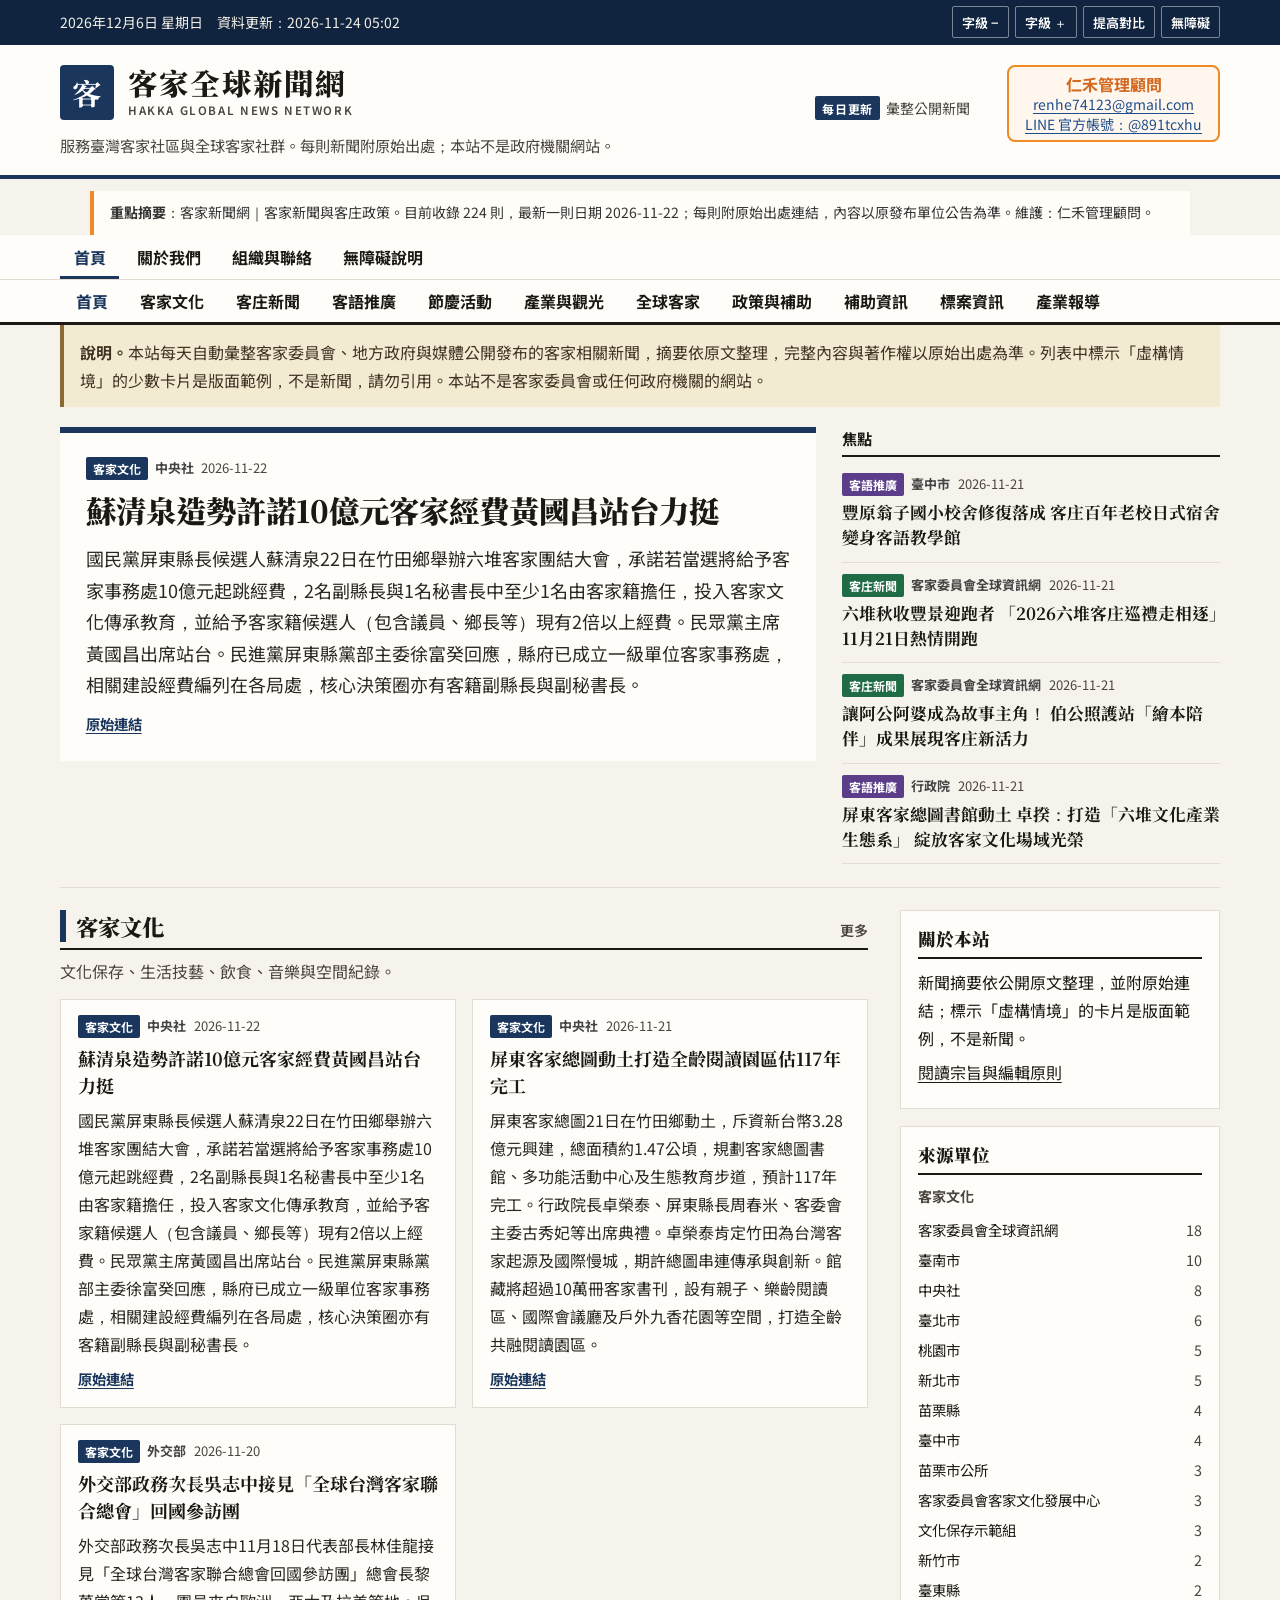
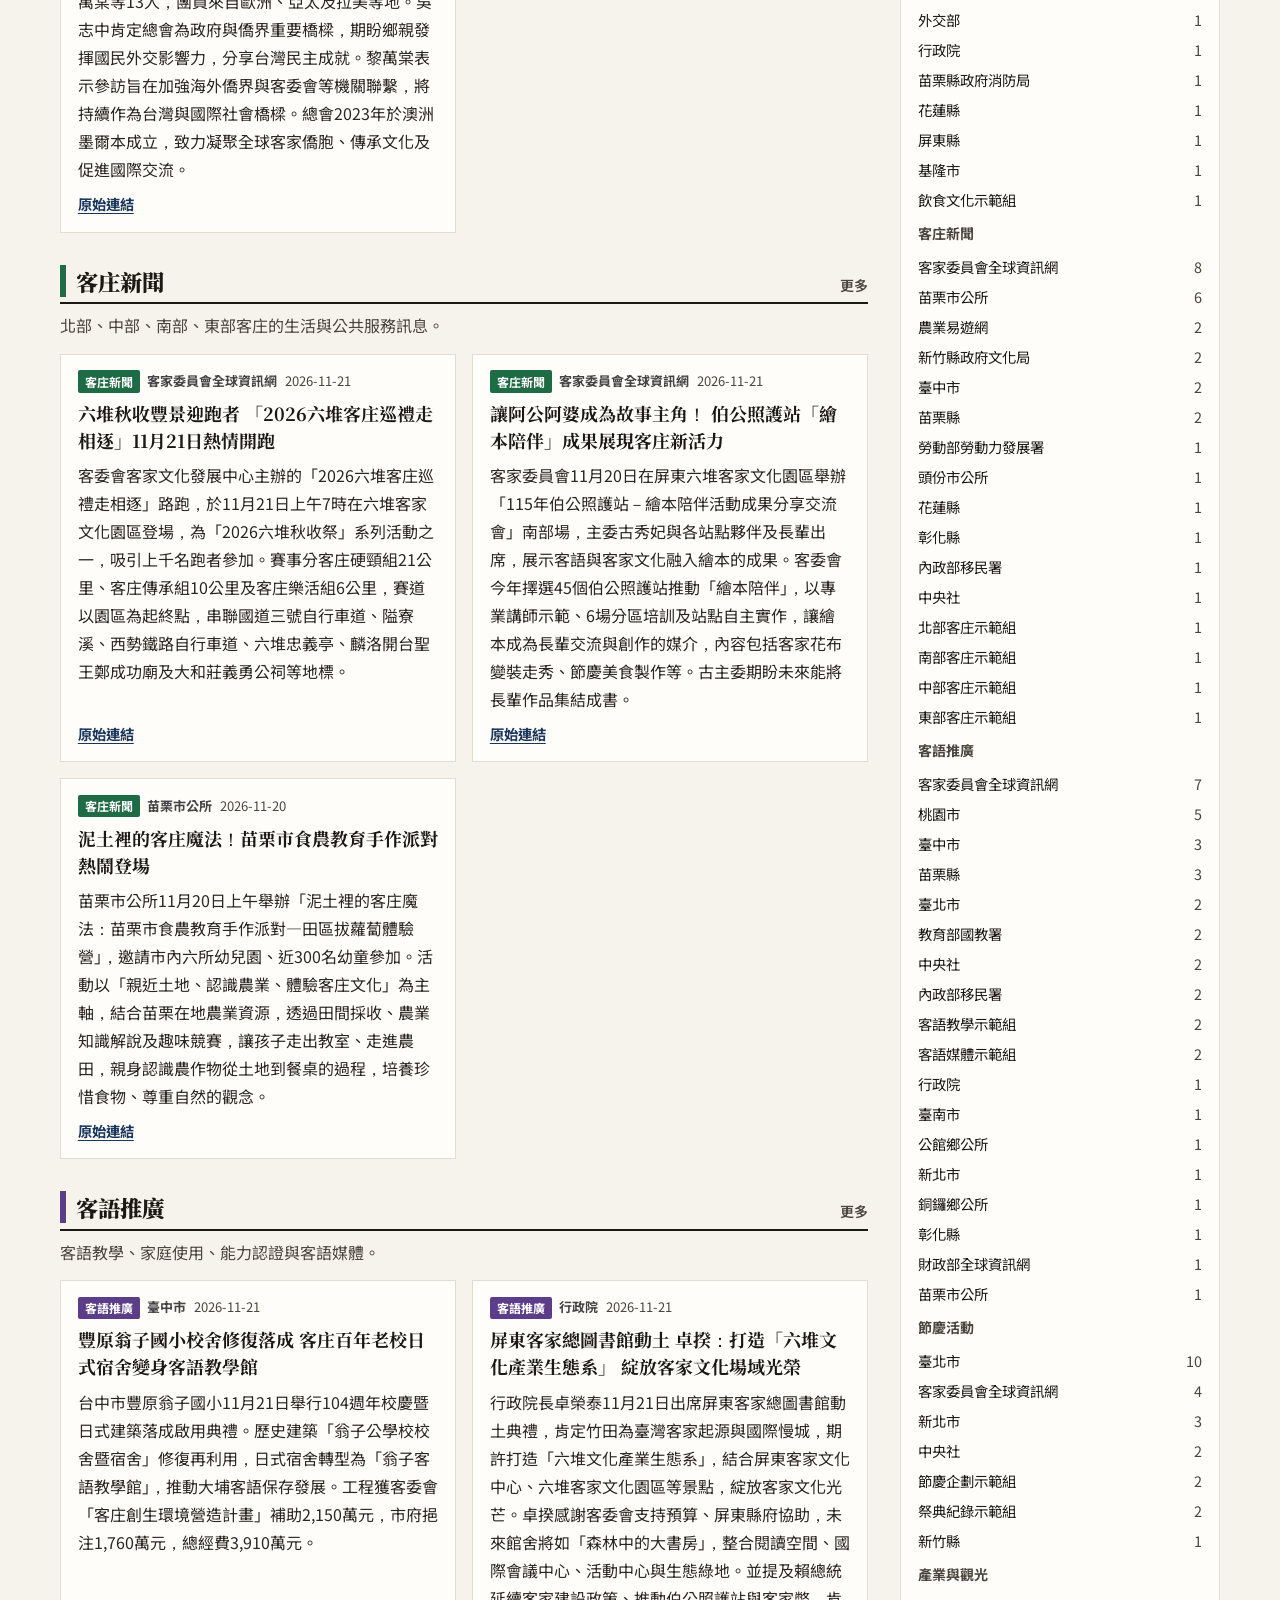
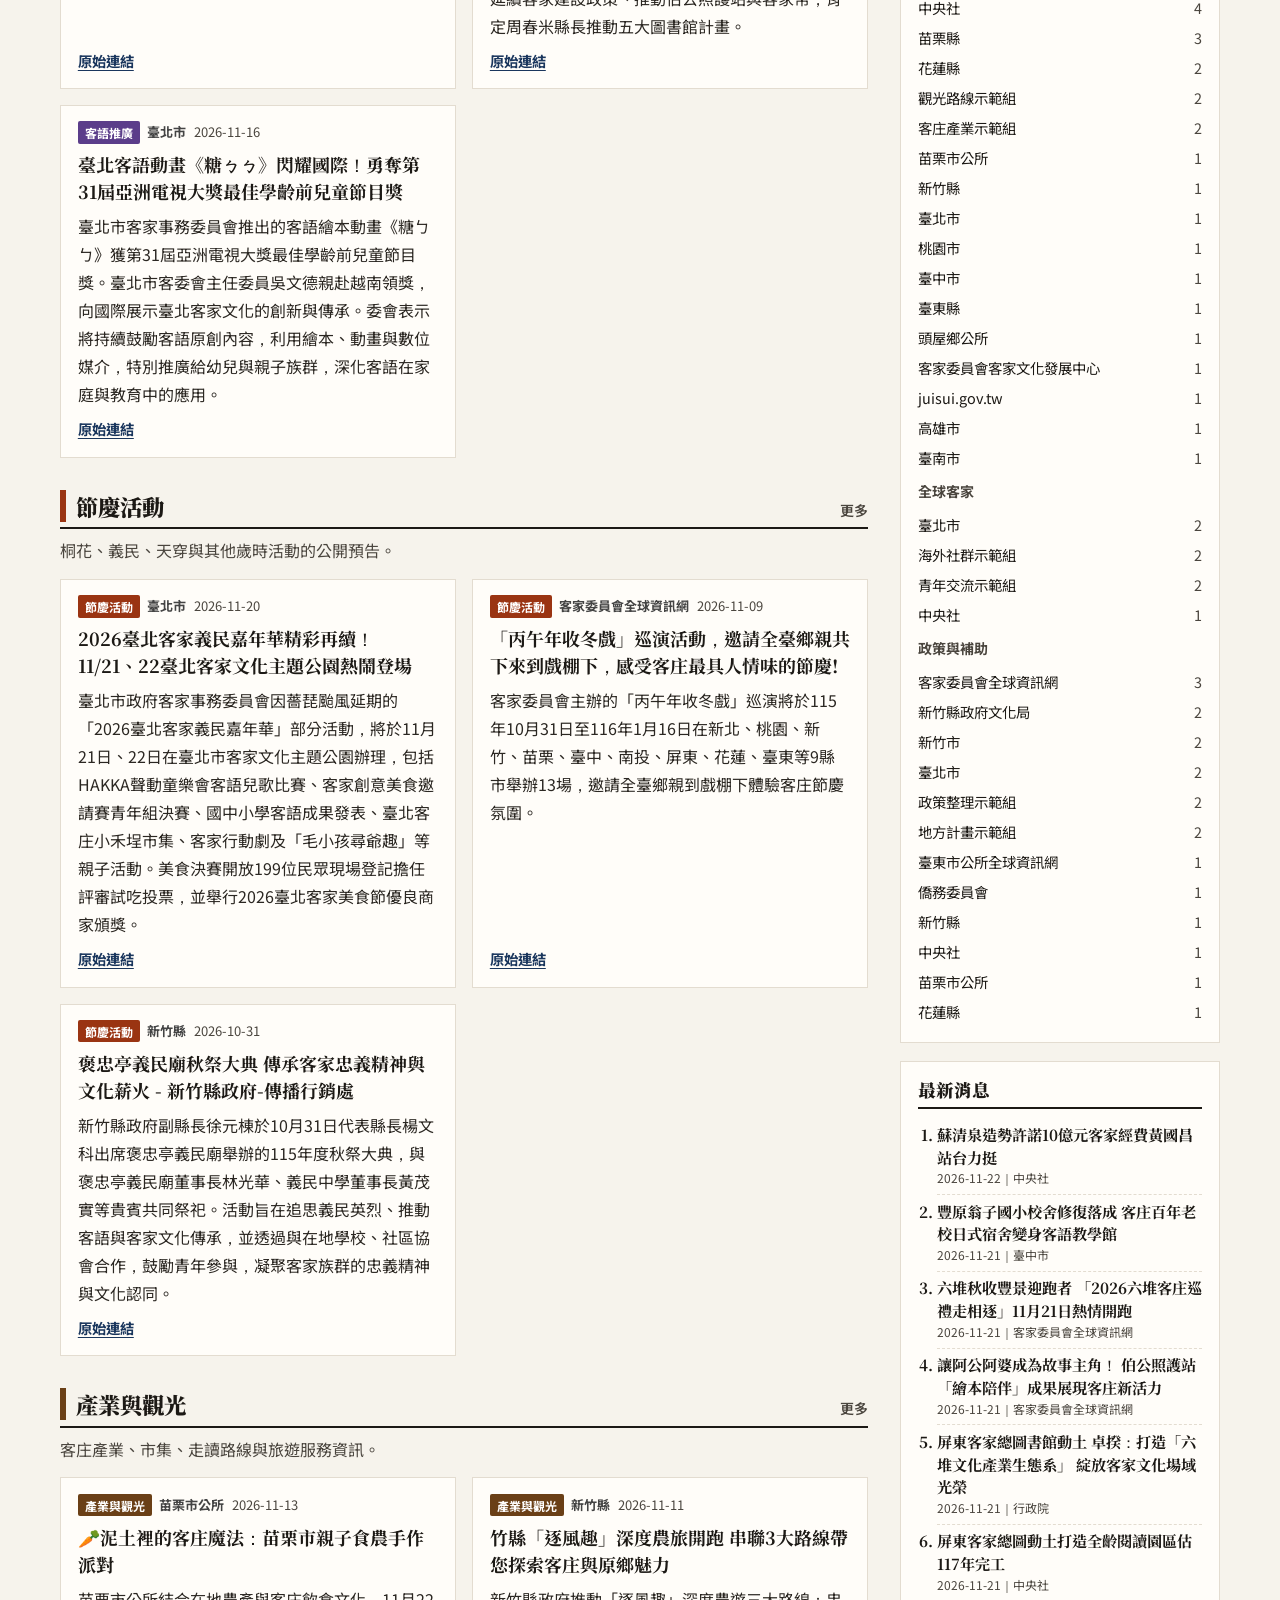
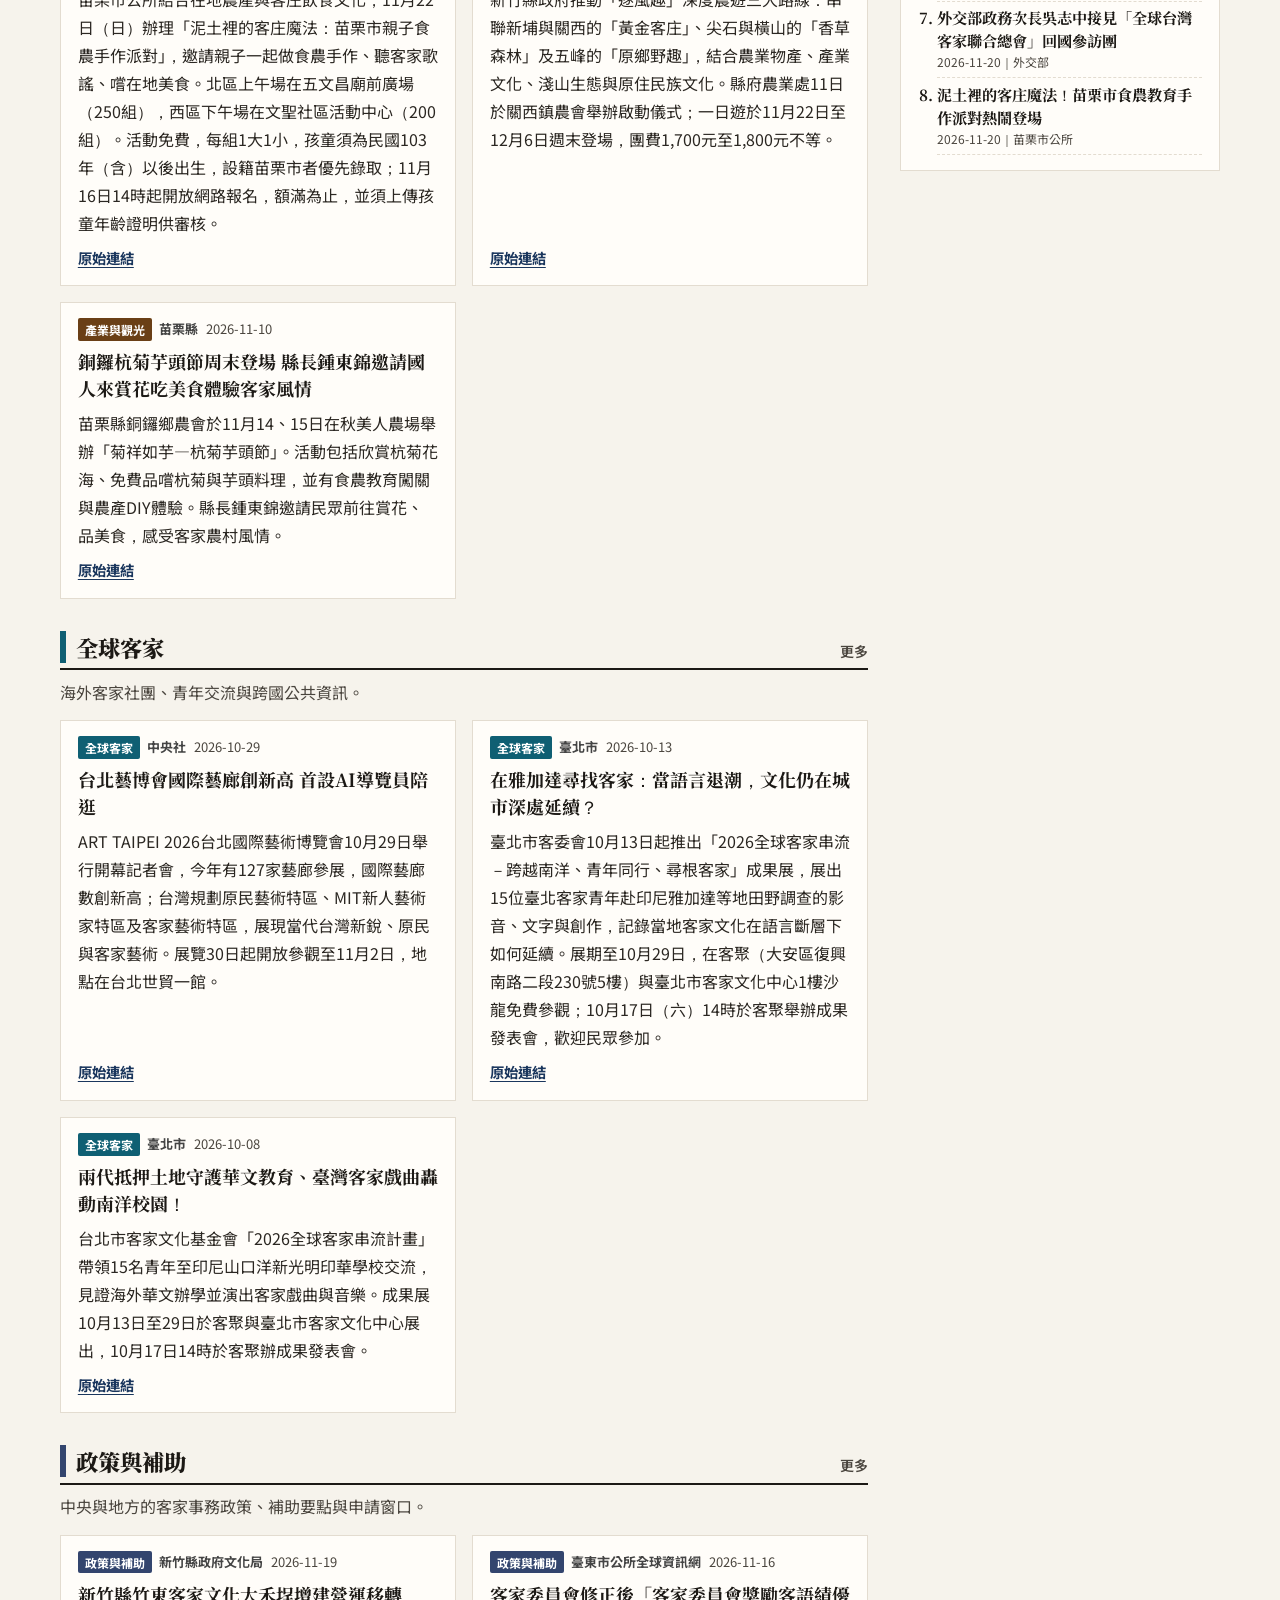
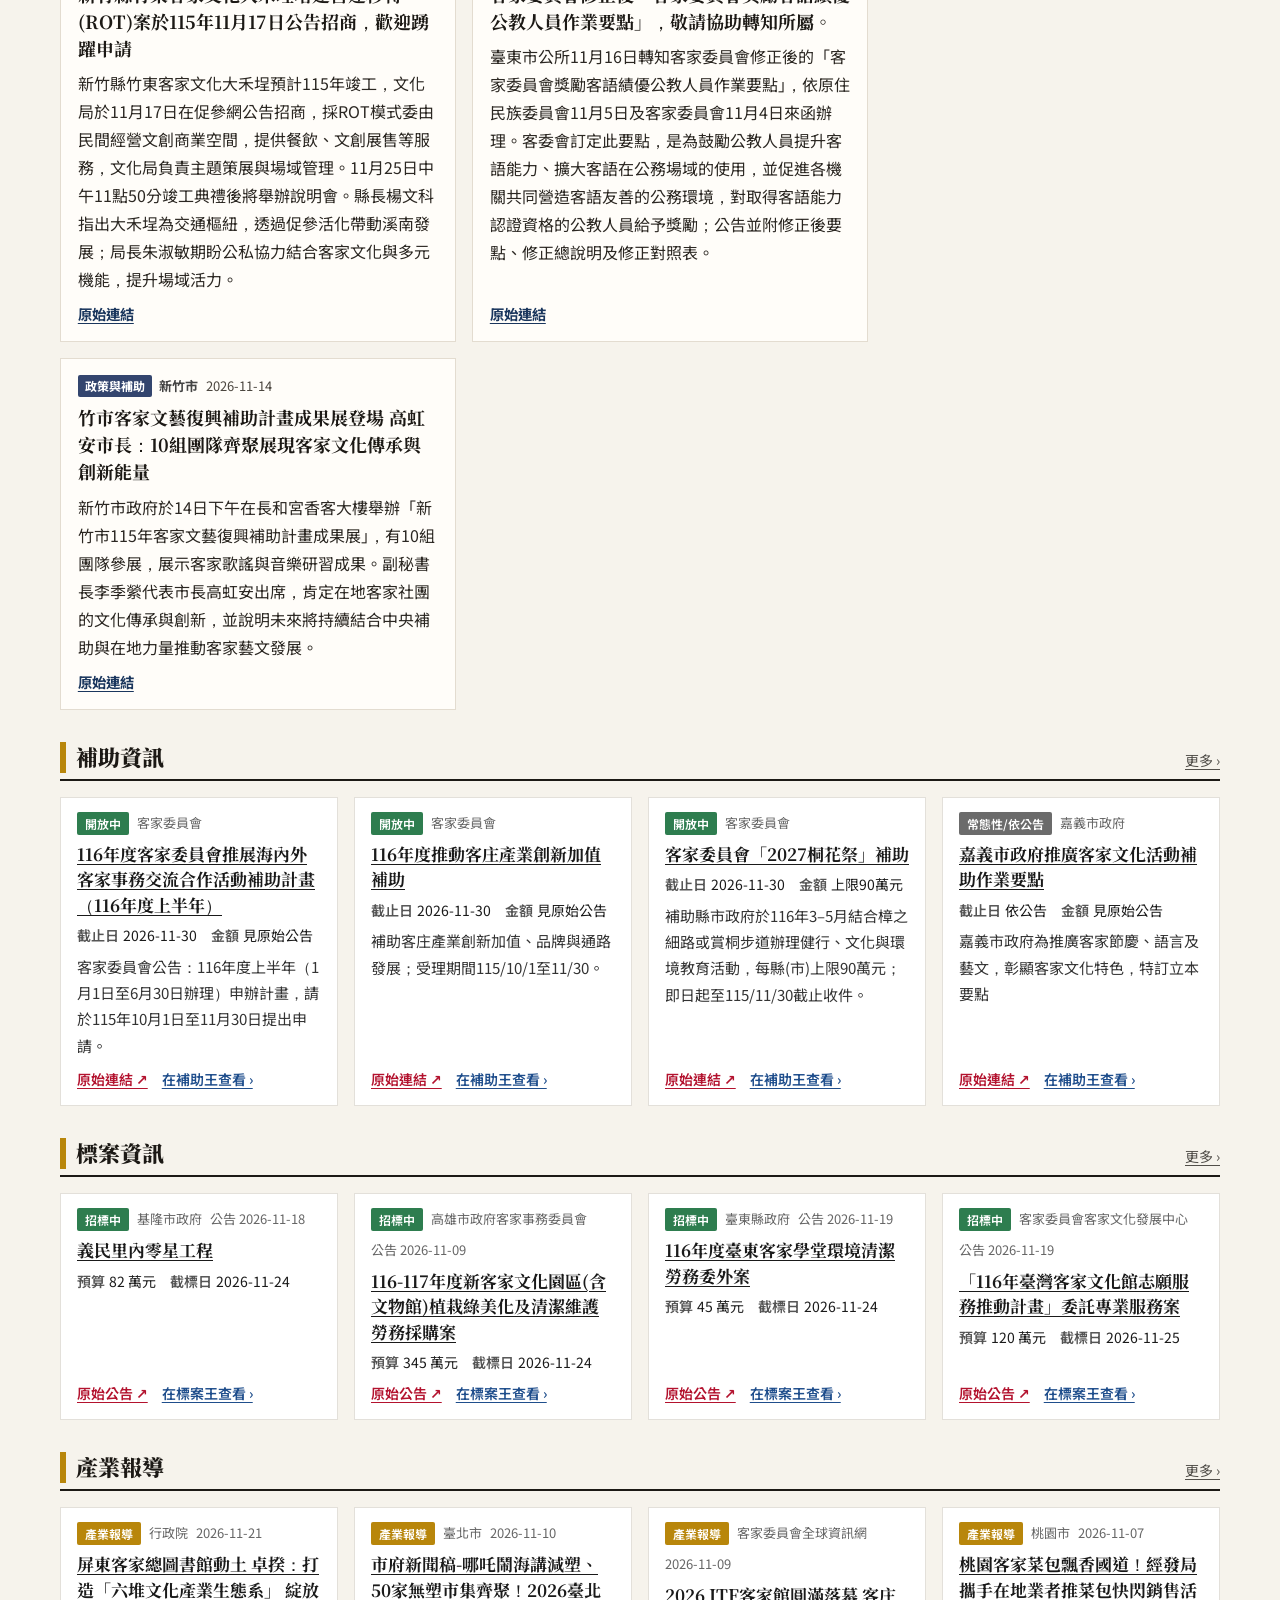
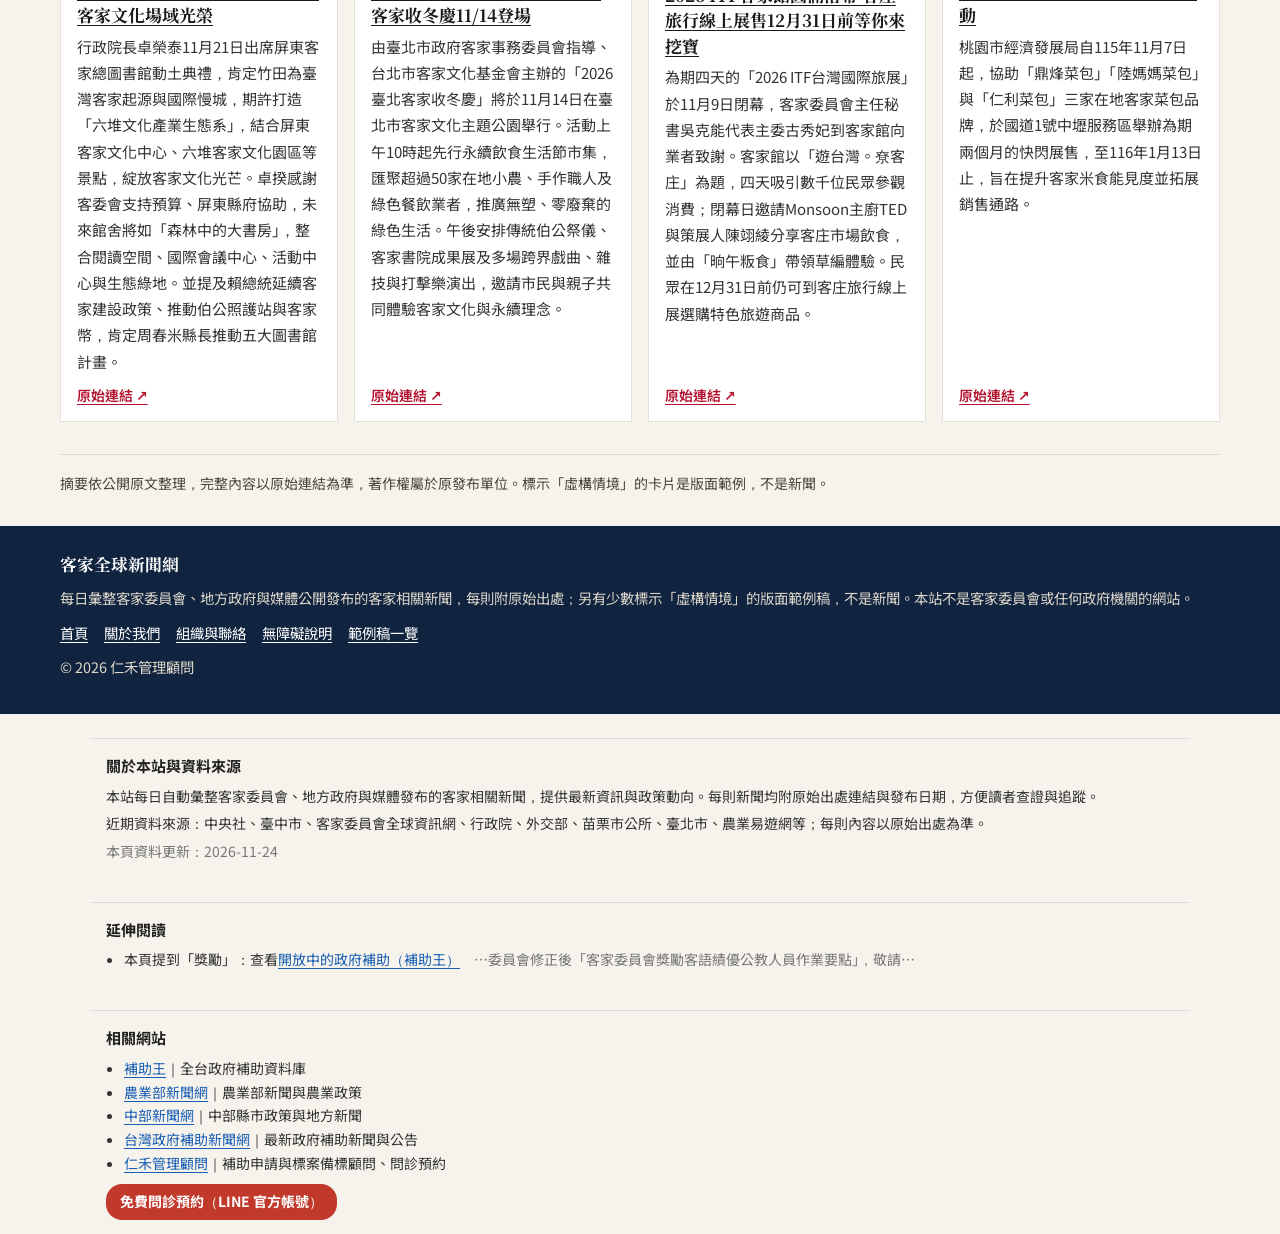
==== index.html @ c8571e1e "新聞更新 2026-11-24 05:03" ====
<!DOCTYPE html>
<html lang="zh-Hant-TW">
<head>
<meta charset="utf-8">
<!-- Google tag (gtag.js) -->
<script async src="https://www.googletagmanager.com/gtag/js?id=G-7374EDFKBH"></script>
<script>window.dataLayer=window.dataLayer||[];function gtag(){dataLayer.push(arguments);}gtag('js',new Date());gtag('config','G-7374EDFKBH');</script>
<meta name="viewport" content="width=device-width, initial-scale=1">
<title>客家全球新聞網｜Hakka Global News Network</title>
<meta name="description" content="客家全球新聞網每日彙整客家委員會、地方政府與媒體的客家相關新聞，欄目包含客家文化、客庄新聞、客語推廣、節慶活動、產業與觀光、全球客家、政策與補助，每則附原始出處連結。">
<meta name="theme-color" content="#1a365d">




<link rel="icon" href="favicon.svg" type="image/svg+xml">
<link rel="stylesheet" href="fonts/fonts.css">
<link rel="stylesheet" href="style.css">
<script>
try{var c=localStorage.getItem('hgnn-contrast');if(c==='more')document.documentElement.setAttribute('data-contrast','more');var f=parseInt(localStorage.getItem('hgnn-font')||'0',10);var sizes=['100%','112.5%','125%'];if(f>0&&f<sizes.length)document.documentElement.style.fontSize=sizes[f];}catch(e){}
</script>
























































<!--GEO-->
<link rel="canonical" href="https://web2.subsidyking.tw/">
<meta property="og:type" content="website">
<meta property="og:site_name" content="客家新聞網">
<meta property="og:locale" content="zh_TW">
<meta property="og:title" content="客家全球新聞網｜Hakka Global News Network">
<meta property="og:description" content="客家全球新聞網每日彙整客家委員會、地方政府與媒體的客家相關新聞，欄目包含客家文化、客庄新聞、客語推廣、節慶活動、產業與觀光、全球客家、政策與補助，每則附原始出處連結。">
<meta property="og:url" content="https://web2.subsidyking.tw/">
<meta name="twitter:card" content="summary"><meta name="twitter:title" content="客家全球新聞網｜Hakka Global News Network"><meta name="twitter:description" content="客家全球新聞網每日彙整客家委員會、地方政府與媒體的客家相關新聞，欄目包含客家文化、客庄新聞、客語推廣、節慶活動、產業與觀光、全球客家、政策與補助，每則附原始出處連結。">
<script type="application/ld+json">{"@context":"https://schema.org","@graph":[{"@type":"Organization","@id":"https://web2.subsidyking.tw/#org","name":"仁禾管理顧問","url":"https://web2.subsidyking.tw/","email":"renhe74123@gmail.com","contactPoint":{"@type":"ContactPoint","contactType":"customer service","email":"renhe74123@gmail.com","availableLanguage":["zh-TW"]},"sameAs":["https://line.me/R/ti/p/@891tcxhu"]},{"@type":"WebSite","@id":"https://web2.subsidyking.tw/#website","url":"https://web2.subsidyking.tw/","name":"客家新聞網","description":"本站每日自動彙整客家委員會、地方政府與媒體發布的客家相關新聞，提供最新資訊與政策動向。每則新聞均附原始出處連結與發布日期，方便讀者查證與追蹤。","inLanguage":"zh-Hant-TW","publisher":{"@id":"https://web2.subsidyking.tw/#org"}},{"@type":"ItemList","@id":"https://web2.subsidyking.tw/#latest","name":"客家新聞網 最新內容","itemListElement":[{"@type":"ListItem","position":1,"name":"蘇清泉造勢許諾10億元客家經費黃國昌站台力挺","url":"https://www.cna.com.tw/news/aipl/202611220190.aspx"},{"@type":"ListItem","position":2,"name":"豐原翁子國小校舍修復落成 客庄百年老校日式宿舍變身客語教學館","url":"https://www.taichung.gov.tw/3417109/post"},{"@type":"ListItem","position":3,"name":"六堆秋收豐景迎跑者 「2026六堆客庄巡禮走相逐」11月21日熱情開跑","url":"https://www.hakka.gov.tw/chhakka/app/data/view?module=hotnews&id=25&serno=844b6b47-bb02-47fd-890e-493b195df1b4"},{"@type":"ListItem","position":4,"name":"讓阿公阿婆成為故事主角！ 伯公照護站「繪本陪伴」成果展現客庄新活力","url":"https://www.hakka.gov.tw/chhakka/app/data/view?module=hotnews&id=25&serno=6a2e22d8-64d5-40eb-af6b-028e9197c6ad"},{"@type":"ListItem","position":5,"name":"屏東客家總圖書館動土 卓揆：打造「六堆文化產業生態系」 綻放客家文化場域光榮","url":"https://www.ey.gov.tw/Page/9277F759E41CCD91/4ba5461c-c178-4bed-b7e2-5d9bd8c19b98"},{"@type":"ListItem","position":6,"name":"屏東客家總圖動土打造全齡閱讀園區估117年完工","url":"https://www.cna.com.tw/news/aloc/202611210143.aspx"},{"@type":"ListItem","position":7,"name":"外交部政務次長吳志中接見「全球台灣客家聯合總會」回國參訪團","url":"https://www.mofa.gov.tw/News_Content.aspx?n=95&s=123485"},{"@type":"ListItem","position":8,"name":"泥土裡的客庄魔法！苗栗市食農教育手作派對熱鬧登場","url":"https://www.mlcg.gov.tw/News_Content.aspx?n=2546&sms=10314&s=1017689"},{"@type":"ListItem","position":9,"name":"2026臺北客家義民嘉年華精彩再續！ 11/21、22臺北客家文化主題公園熱鬧登場","url":"https://www.gov.taipei/News_Content.aspx?n=F0DDAF49B89E9413&sms=72544237BBE4C5F6&s=72E88501042594C0"},{"@type":"ListItem","position":10,"name":"出走屏東六堆：客家醬香油香一日遊","url":"https://ezgo.ardswc.gov.tw/zh-tw/tour/1355/"}]},{"@type":"WebPage","@id":"https://web2.subsidyking.tw/#webpage","url":"https://web2.subsidyking.tw/","name":"客家全球新聞網｜Hakka Global News Network","isPartOf":{"@id":"https://web2.subsidyking.tw/#website"},"dateModified":"2026-11-24","about":"客家新聞與客庄政策"}]}</script><!--/GEO-->
</head>
<body>
<a class="skip" href="#main">跳至主要內容</a>
<div class="topbar"><div class="wrap"><span><span id="today">客家全球新聞網</span>　<span id="upd"></span></span><span class="tools"><button type="button" id="font-dec" aria-label="縮小字級">字級 −</button><button type="button" id="font-inc" aria-label="放大字級">字級 ＋</button><button type="button" id="contrast" aria-pressed="false">提高對比</button><a href="accessibility.html">無障礙</a></span></div></div>
<header class="masthead"><div class="wrap"><div class="rhad"><b>仁禾管理顧問</b><a href="mailto:renhe74123@gmail.com">renhe74123@gmail.com</a><a href="https://line.me/R/ti/p/@891tcxhu" target="_blank" rel="noopener">LINE 官方帳號：@891tcxhu</a></div>
  <div class="mastrow">
    <a href="./" class="brand"><span class="mark" aria-hidden="true">客</span><span><h1>客家全球新聞網</h1><small>HAKKA GLOBAL NEWS NETWORK</small></span></a>
    <p class="edition"><span class="pill">每日更新</span>彙整公開新聞</p>
  </div>
  <p class="tagline">服務臺灣客家社區與全球客家社群。每則新聞附原始出處；本站不是政府機關網站。</p>
</div></header><!--MX:geosum--><section class="geo-sum mx-geosum" aria-label="重點摘要" style="max-width:1100px;margin:12px auto 0;padding:10px 16px;background:#fffdf7;border-left:4px solid #f08a24;font-size:14px;line-height:1.7;color:#333;box-sizing:border-box"><b>重點摘要：</b>客家新聞網｜客家新聞與客庄政策。目前收錄 224 則，最新一則日期 2026-11-22；每則附原始出處連結，內容以原發布單位公告為準。維護：仁禾管理顧問。</section><!--/MX:geosum--><div class="rhm"><b>仁禾管理顧問</b><br><a href="mailto:renhe74123@gmail.com">renhe74123@gmail.com</a><br><a href="https://line.me/R/ti/p/@891tcxhu" target="_blank" rel="noopener">LINE 官方帳號：@891tcxhu</a></div>
<nav class="sitenav" aria-label="網站導覽"><div class="wrap">
  <a href="./" aria-current="page">首頁</a>
  <a href="about.html">關於我們</a>
  <a href="organization.html">組織與聯絡</a>
  <a href="accessibility.html">無障礙說明</a>
</div></nav>
<nav class="catnav" aria-label="新聞分類"><div class="wrap" id="tabs">
  <a href="./" data-c="首頁">首頁</a>
  <a href="./#客家文化" data-c="客家文化">客家文化</a>
  <a href="./#客庄新聞" data-c="客庄新聞">客庄新聞</a>
  <a href="./#客語推廣" data-c="客語推廣">客語推廣</a>
  <a href="./#節慶活動" data-c="節慶活動">節慶活動</a>
  <a href="./#產業與觀光" data-c="產業與觀光">產業與觀光</a>
  <a href="./#全球客家" data-c="全球客家">全球客家</a>
  <a href="./#政策與補助" data-c="政策與補助">政策與補助</a>
</div></nav>
<main id="main" class="wrap" tabindex="-1">
  <p class="banner" id="banner" role="note"><strong>說明。</strong>本站每天自動彙整客家委員會、地方政府與媒體公開發布的客家相關新聞，摘要依原文整理，完整內容與著作權以原始出處為準。列表中標示「虛構情境」的少數卡片是版面範例，不是新聞，請勿引用。本站不是客家委員會或任何政府機關的網站。</p>
  <section id="home">
    <div class="hero"><div id="lead"></div><div id="subs"></div></div>
    <div class="cols"><div class="maincol" id="blocks"></div><aside class="side" aria-label="側欄"></aside></div>
  </section>
  <section id="catview" hidden>
    <div class="cols">
      <div class="maincol">
        <h2 class="cattitle" id="ctitle"></h2>
        <p class="dek" id="cdek"></p>
        <p class="meta" id="cmeta"></p>
        <div class="list" id="clist"></div>
        <button type="button" id="more">載入更多</button>
      </div>
      <aside class="side" aria-label="側欄"></aside>
    </div>
  </section>
  <p class="note">摘要依公開原文整理，完整內容以原始連結為準，著作權屬於原發布單位。標示「虛構情境」的卡片是版面範例，不是新聞。</p>
  <noscript><p class="note">請啟用 JavaScript 才能切換新聞欄目。關於我們、組織與聯絡、無障礙說明不需要 JavaScript。</p></noscript>
</main>
<footer><div class="wrap">
  <b>客家全球新聞網</b>
  <p>每日彙整客家委員會、地方政府與媒體公開發布的客家相關新聞，每則附原始出處；另有少數標示「虛構情境」的版面範例稿，不是新聞。本站不是客家委員會或任何政府機關的網站。</p>
  <ul class="footlinks">
    <li><a href="./">首頁</a></li>
    <li><a href="about.html">關於我們</a></li>
    <li><a href="organization.html">組織與聯絡</a></li>
    <li><a href="accessibility.html">無障礙說明</a></li>
    <li><a href="article.html">範例稿一覽</a></li>
  </ul>
  <p>© 2026 仁禾管理顧問</p>
</div></footer>
<script src="site.js"></script>
<script src="data.js"></script>
<script src="extras.js"></script><script src="extras-ui.js"></script><script src="app.js"></script>
<script src="a11y.js"></script>
<!--MX:about--><section class="mx-box mx-about" id="about-data" aria-label="關於本站與資料來源"><h2>關於本站與資料來源</h2><p style="margin:0">本站每日自動彙整客家委員會、地方政府與媒體發布的客家相關新聞，提供最新資訊與政策動向。每則新聞均附原始出處連結與發布日期，方便讀者查證與追蹤。</p><p style="margin:4px 0 0">近期資料來源：中央社、臺中市、客家委員會全球資訊網、行政院、外交部、苗栗市公所、臺北市、農業易遊網等；每則內容以原始出處為準。</p><p style="margin:4px 0 0;color:#777">本頁資料更新：2026-11-24</p></section><!--/MX:about--><!--MX:context--><section class="mx-box mx-context" aria-label="延伸閱讀"><h2>延伸閱讀</h2><ul><li>本頁提到「獎勵」：查看<a href="https://www.subsidyking.tw/">開放中的政府補助（補助王）</a><span style="color:#777">　…委員會修正後「客家委員會獎勵客語績優公教人員作業要點」，敬請…</span></li></ul></section><!--/MX:context--><!--MX:footer--><style>.mx-box{max-width:1100px;margin:24px auto 0;padding:14px 16px;box-sizing:border-box;font-size:14px;line-height:1.7;color:#333;border-top:1px solid #ddd}.mx-box h2{font-size:15px;margin:0 0 6px;color:#222}.mx-box ul{margin:0;padding-left:18px}.mx-box a{color:#1a5fb4}.mx-cta{display:inline-block;margin-top:8px;padding:6px 14px;background:#c0392b;color:#fff!important;border-radius:16px;text-decoration:none;font-weight:bold}.mx-fab{position:fixed;right:14px;bottom:16px;z-index:9990;padding:10px 16px;background:#c0392b;color:#fff!important;border-radius:22px;box-shadow:0 2px 8px rgba(0,0,0,.25);text-decoration:none;font-weight:bold;font-size:15px}@media (max-width:860px){body{padding-bottom:96px}.geo-sum{padding-bottom:20px}.mx-fab{bottom:12px;right:12px}}@media print{.mx-fab{display:none}}</style><aside class="mx-box mx-related" aria-label="相關網站"><h2>相關網站</h2><ul><li><a href="https://www.subsidyking.tw/">補助王</a>｜全台政府補助資料庫</li><li><a href="https://web9.subsidyking.tw/">農業部新聞網</a>｜農業部新聞與農業政策</li><li><a href="https://web12.subsidyking.tw/">中部新聞網</a>｜中部縣市政策與地方新聞</li><li><a href="https://news.subsidyking.tw/">台灣政府補助新聞網</a>｜最新政府補助新聞與公告</li><li><a href="https://web18.subsidyking.tw/?utm_source=web2.subsidyking.tw&utm_medium=matrix">仁禾管理顧問</a>｜補助申請與標案備標顧問、問診預約</li></ul><a class="mx-cta" href="https://line.me/R/ti/p/@891tcxhu" target="_blank" rel="noopener" onclick="if(window.gtag)gtag('event','click_consult',{site:'web2.subsidyking.tw'})">免費問診預約（LINE 官方帳號）</a></aside><!--/MX:footer-->
</body>
</html>
---- fonts/fonts.css ----
/* Noto Sans TC、Noto Serif TC。SIL Open Font License 1.1，見同目錄 OFL.txt。自託管，不連外部字型服務。
   2026-11-22：依常用字頻率切成多個子集（unicode-range），瀏覽器只下載頁面用到的字，避免一次載入 5.7 MB。 */
@font-face {
  font-family: "Noto Sans TC";
  font-style: normal;
  font-weight: 400;
  font-display: swap;
  src: url("noto-sans-tc-400.s0.woff2") format("woff2");
  unicode-range: U+20-7E, U+A0-FF, U+152-153, U+2BB, U+300-301, U+304, U+2002, U+2013-2014, U+2018-201A, U+201C-201E, U+2022, U+2026, U+2032-2033, U+2039-203A, U+20AC, U+2122, U+2191, U+2193, U+2212, U+2215, U+3000-3003, U+3005, U+3008-301B, U+301D-301E, U+3021, U+3105-312F, U+4E00, U+4E09-4E0B, U+4E0D, U+4E16, U+4E26, U+4E2D, U+4E3B, U+4E4B, U+4E5F, U+4E8B-4E8C, U+4E94, U+4E9E, U+4EA4, U+4EBA, U+4EC1, U+4ECA, U+4ECD, U+4ED6, U+4EE3, U+4EE5, U+4EF6, U+4EFB, U+4EFD, U+4F01, U+4F30, U+4F46, U+4F4D-4F4F, U+4F5C, U+4F7F, U+4F86, U+4F8B, U+4F9B, U+4F9D, U+4FDD, U+4FE1, U+4FEE, U+500B, U+503C, U+505C, U+5065, U+5099, U+50B3, U+50F9, U+5104, U+512A, U+5143, U+5145, U+5148-5149, U+514B, U+514D, U+5152, U+5165, U+5167-5169, U+516C-516D, U+5171, U+5176-5178, U+518D, U+51FA, U+5206, U+520A, U+5217, U+5225, U+5229, U+5230, U+5236, U+5247, U+524D, U+5275, U+5283, U+529B, U+529F-52A0, U+52A9, U+52D5, U+52D9, U+52DE, U+52E2, U+52F5, U+5305, U+5316-5317, U+5340, U+5347-5348, U+534A, U+5354, U+5357, U+5370, U+5373, U+539F, U+53C3, U+53CA-53CB, U+53D6-53D7, U+53E3, U+53EF-53F0, U+53F8, U+5404, U+5408, U+540C-540D, U+5411, U+544A, U+548C, U+54C1, U+54E1, U+5546, U+554F, U+555F, U+5584, U+55AE, U+5609, U+5668, U+56DB, U+56DE, U+56E0, U+570B, U+5712, U+5716, U+5718, U+571F, U+5728, U+5730, U+578B, U+57CE, U+57DF, U+57F7, U+57F9-57FA, U+5831, U+5834, U+5883, U+589E, U+5916, U+591A, U+5927, U+5929, U+592E, U+5931, U+5951, U+597D, U+5982, U+59CB, U+59D4, U+5A92, U+5B50, U+5B63, U+5B78, U+5B89, U+5B8C, U+5B9A, U+5B9C, U+5BA2-5BA4, U+5BB3, U+5BB6, U+5BB9, U+5BE6, U+5BE9, U+5C07-5C08, U+5C0D-5C0F, U+5C11, U+5C31, U+5C40, U+5C46, U+5C4F, U+5C55, U+5C65, U+5C71, U+5DE5, U+5DF2, U+5E02-5E03, U+5E2B, U+5E2D, U+5E36, U+5E38, U+5E63, U+5E73-5E74, U+5E84, U+5E9C, U+5EA6, U+5EAD, U+5EB7, U+5EE0, U+5EE3, U+5EF6, U+5EFA, U+5F0F, U+5F15, U+5F37, U+5F70-5F71, U+5F8C, U+5F97, U+5F9E, U+5FA9, U+5FB5, U+5FB7, U+5FC3, U+6027, U+606F, U+60C5, U+610F, U+611F, U+614B, U+6167, U+6176, U+61C9, U+6210, U+6216, U+6230, U+6236, U+6240, U+624B, U+624D, U+6253, U+627F-6280, U+6295, U+62DB, U+62EC, U+6301, U+6307, U+6392, U+63A1, U+63A5, U+63A8, U+63D0, U+64DA, U+64F4, U+651C, U+652F, U+6536, U+6539, U+653E-653F, U+6548, U+6551, U+6559, U+6574, U+6578, U+6587, U+6599, U+65AF-65B0, U+65B9, U+65BC-65BD, U+65C5, U+65CF, U+65E5, U+660E, U+6613, U+661F, U+662F, U+6642, U+666F, U+6676, U+667A, U+66A8, U+66F4, U+66F8, U+6700, U+6703, U+6708-6709, U+670D, U+671F, U+672A, U+672C, U+6750-6751, U+6771, U+6797, U+679C, U+67E5, U+6817, U+6821, U+6838, U+683C, U+6843, U+6848, U+689D, U+696D, U+69AE, U+69CB, U+6A02, U+6A19, U+6A21, U+6A5F, U+6AA2, U+6B0A, U+6B21, U+6B3E, U+6B50, U+6B62-6B65, U+6BB5, U+6BCF, U+6BD4, U+6C11, U+6C23, U+6C34, U+6C38, U+6C42, U+6C7A, U+6CB9, U+6CBB, U+6CD5, U+6CF0, U+6D3B, U+6D41, U+6D77, U+6D88, U+6DF1, U+6E05, U+6E1B, U+6E2C, U+6E90, U+6E96, U+6EFF, U+6F14, U+6FDF, U+7063, U+707D, U+70BA, U+7121, U+7136, U+7167, U+71B1, U+71DF, U+722D, U+7247, U+724C, U+7269, U+7279, U+734E, U+7372, U+7387, U+73ED, U+73FE, U+7403, U+7406, U+74B0, U+751F, U+7522, U+7528, U+7531, U+7533, U+754C, U+756B, U+7576, U+7642, U+767B-767C, U+767E, U+7684, U+76CA, U+76E3, U+76EE, U+76F8, U+773E, U+77E5, U+7814, U+793A, U+793E, U+798F, U+79AE, U+79D1, U+79FB, U+7A05, U+7A0B, U+7A2E, U+7A31, U+7A3F, U+7A4D, U+7A76, U+7A7A, U+7ACB, U+7AD9, U+7AF6, U+7AF9, U+7B2C, U+7B49, U+7B56, U+7B97, U+7BA1, U+7BC0, U+7BC4, U+7CBE, U+7CFB, U+7D04, U+7D1A, U+7D30, U+7D44, U+7D50, U+7D61, U+7D71, U+7D93, U+7D9C, U+7DAD, U+7DB2, U+7DDA, U+7DF4, U+7E23, U+7E3D, U+7E8C, U+7F6E, U+7F72, U+7F8E, U+7FA4, U+7FA9, U+7FD2, U+8001, U+8005, U+805A, U+805E, U+806F, U+8077, U+80A1, U+80B2, U+80FD, U+81EA, U+81F3, U+81FA, U+8207-8209, U+8272, U+82B1, U+82D7, U+83EF, U+842C, U+843D, U+84EE, U+85DD, U+862D, U+8655, U+865F, U+878D, U+884C, U+8853, U+885B, U+8868, U+88DC-88DD, U+88FD, U+897F, U+8981, U+898B, U+898F, U+8996, U+89AA, U+89BD, U+89C0, U+89E3, U+8A00, U+8A02, U+8A08, U+8A0A, U+8A13, U+8A17-8A18, U+8A2A, U+8A2D, U+8A55, U+8A66, U+8A71-8A73, U+8A8D, U+8A9E, U+8AAA, U+8AB2, U+8ABF, U+8ACB, U+8AD6, U+8B49, U+8B58, U+8B66, U+8B70, U+8B77, U+8B8A, U+8B93, U+8CA1, U+8CBB, U+8CC7, U+8CEA, U+8CFC-8CFD, U+8D70, U+8D77, U+8D85, U+8D8A, U+8DA8, U+8DE8, U+8DEF, U+8EAB, U+8ECA, U+8F14, U+8F1D, U+8F49, U+8FA6, U+8FB2, U+8FCE, U+8FD1, U+900F, U+9019-901A, U+901F-9020, U+9023, U+9031-9032, U+903E, U+904A-904B, U+904E, U+9053-9054, U+9078, U+9080, U+90E8, U+90FD, U+9109, U+914D, U+91AB, U+91CC-91CD, U+91CF, U+91D1, U+92B7, U+9304, U+93AE, U+93C8, U+9577, U+9580, U+958B, U+9593, U+95DC, U+9632, U+9650, U+9662, U+9664, U+9686, U+968A, U+969B-969C, U+96AA, U+96C4, U+96C6, U+96D9, U+96F2, U+96F6, U+96FB, U+9700, U+9752, U+975E, U+9762, U+97F3, U+97FF, U+9805, U+9810, U+9818, U+982D, U+984C-984D, U+985E, U+9867, U+98A8, U+98DF, U+9928, U+9996, U+99AC, U+9A57, U+9AD4, U+9AD8, U+9EC3, U+9EDE;
}
@font-face {
  font-family: "Noto Sans TC";
  font-style: normal;
  font-weight: 400;
  font-display: swap;
  src: url("noto-sans-tc-400.s1.woff2") format("woff2");
  unicode-range: U+4E03, U+4E14, U+4E32, U+4E86, U+4E92, U+4EAB, U+4ECB, U+4ED8, U+4F11, U+4F34, U+4F48, U+4F55, U+4F73, U+4FBF, U+4FC2-4FC3, U+5019, U+5047, U+5049, U+50C5, U+5100, U+5146, U+516B, U+521D, U+526F, U+5287, U+52F3, U+5341, U+5343, U+5353, U+535A, U+5361, U+53BB, U+53CD, U+53E4, U+53E6, U+53EA, U+53F2, U+5426, U+542B, U+5438, U+5468, U+5473, U+54F2, U+552E, U+5531, U+570D, U+5713, U+5740, U+5747, U+5761, U+57D4, U+58D3, U+58EB, U+592A, U+5973, U+5B57-5B58, U+5B88, U+5B98, U+5BC6, U+5BCC, U+5BDF, U+5BEB, U+5C01, U+5C0B, U+5C3C, U+5C45, U+5C4B, U+5C64, U+5C6C, U+5DDD-5DDE, U+5E33, U+5E55, U+5E7C, U+5E8F, U+5E95, U+5E97, U+5EA7, U+5EAB, U+5F35, U+5F62, U+5F80, U+5F8B, U+5FAE, U+5FD7, U+5FEB, U+5FF5, U+6025, U+60E0, U+611B, U+6211, U+622A, U+6232, U+623F, U+6279, U+628A, U+62BD, U+62C9, U+62D3, U+6311, U+6377, U+6388, U+63A2, U+63A7, U+63AA, U+63DA-63DB, U+63ED, U+63F4, U+642D, U+6436, U+64AD, U+64CA, U+64CD, U+64D4, U+64EC, U+653B, U+6545, U+666E, U+66AB, U+66FE, U+671B, U+6728, U+674E, U+677F, U+6790, U+6839, U+68EE, U+690D, U+6975, U+6A13, U+6A39, U+6A4B, U+6B4C, U+6B61, U+6B72, U+6B77, U+6C7D, U+6C92, U+6CB3, U+6CE2, U+6CE8, U+6D0B, U+6D32, U+6DB5, U+6DE8, U+6E2F, U+6E56, U+6EAA-6EAB, U+6F01, U+6F54, U+6F6E, U+6F8E, U+706B, U+7126, U+71C8, U+723E, U+7248, U+738B, U+745E, U+7530, U+7559, U+7565, U+7570, U+7591, U+75AB, U+75C5, U+76DB, U+76DF, U+76F4, U+76FC, U+770B, U+771F, U+77ED, U+77F3, U+7834, U+78B3, U+78BA, U+78BC, U+790E, U+7919, U+795E, U+7968, U+796D, U+79C0-79C1, U+79DF, U+7A69, U+7A81, U+7AE0, U+7AE5, U+7AEF, U+7B26, U+7BC9, U+7C21, U+7C3D, U+7C4D, U+7C72-7C73, U+7CE7, U+7D00, U+7D0D, U+7D22, U+7D2F, U+7D66, U+7DA0, U+7DCA, U+7DE8, U+7E3E, U+7E54, U+7E73, U+7F85, U+8003, U+800C, U+8072, U+80AF, U+8166, U+81E8, U+81F4, U+820A, U+821E, U+822A, U+826F, U+82E5, U+82F1, U+8336, U+8349, U+8457, U+8463, U+84CB, U+85E5, U+8857, U+88AB, U+8A0E, U+8A31, U+8A50, U+8A62, U+8AC7, U+8AEE, U+8B1B, U+8B1D, U+8B80, U+8C50, U+8C61, U+8CA0, U+8CA8, U+8CB7, U+8CBC, U+8CBF, U+8CF4, U+8DB3, U+8E34, U+8E8D, U+8ECD, U+8EDF, U+8F03, U+8F09, U+8F1B, U+8F2A, U+8F38, U+8FFD, U+9000-9001, U+9010, U+9069, U+9084, U+908A, U+9192, U+91CE, U+91DD, U+9280, U+9375, U+9435, U+95B1, U+963F, U+9644, U+964D, U+9673, U+967D, U+968E, U+96A8, U+96C7, U+96E2, U+97D3, U+9801, U+9808, U+9812, U+986F, U+98F2, U+990A, U+9910, U+9918, U+9999, U+99DB, U+9F13, U+9F61, U+9F8D;
}
@font-face {
  font-family: "Noto Sans TC";
  font-style: normal;
  font-weight: 400;
  font-display: swap;
  src: url("noto-sans-tc-400.s2.woff2") format("woff2");
  unicode-range: U+4E58, U+4E5D, U+4E88, U+4E9B, U+4EA6, U+4EAE, U+4EE4, U+4F38, U+4F3A, U+4F3C, U+4F60, U+4F75, U+500D, U+5011, U+504F, U+505A, U+5075, U+50B7, U+50CF, U+50F1, U+5132, U+517C, U+518A, U+51A0, U+51AC, U+51B7, U+51C6, U+51FD, U+5207, U+5224, U+5238, U+5289, U+52C7, U+52DD, U+52DF, U+52E4, U+532F, U+5360, U+5371, U+53EC, U+5409, U+5433, U+547C-547D, U+5678, U+56B4, U+5708, U+574A, U+5751, U+5802, U+5806, U+5851, U+586B, U+58C7, U+591C, U+5922, U+5925, U+5957, U+596A, U+5A01, U+5A5A, U+5B69, U+5B85, U+5B8F, U+5BAE, U+5BB4, U+5BBF, U+5BC4, U+5BEC, U+5BEE, U+5BF6, U+5C04, U+5C16, U+5C1A, U+5C3A, U+5C6F, U+5CA1, U+5CB8, U+5CF0, U+5CF6, U+5DE1, U+5DE8, U+5DEE, U+5DF4, U+5E45, U+5E78, U+5EC1, U+5EE2, U+5EF3, U+5F31, U+5F59, U+5F69, U+5F85, U+5FAA, U+5FC5, U+5FE0, U+601D, U+6050, U+60A8, U+60F3, U+616E, U+61B6, U+61F7, U+627E, U+6297, U+62B5, U+62CD, U+62FF, U+6309, U+632F, U+6350, U+638C, U+63E1, U+640D, U+641C, U+6458, U+64A5, U+64C7, U+6524, U+652C, U+6563, U+656C, U+65B7, U+65D7, U+65E8-65E9, U+6620, U+6625, U+665A, U+6696, U+66F2, U+670B, U+672B, U+677E, U+67B6, U+683D, U+684C, U+6885, U+68AF-68B0, U+68C4, U+68D2, U+694A, U+6A23, U+6A94, U+6AC3, U+6B04, U+6B23, U+6B66, U+6B78, U+6BCD, U+6BD2, U+6C5F-6C60, U+6C99, U+6CBF, U+6CC1, U+6D25, U+6D3D-6D3E, U+6D89, U+6E38, U+6E9D, U+6F32, U+6F6D, U+6FB3, U+70CF, U+7149, U+71C3, U+72C0, U+7368, U+737B, U+7389, U+73A9, U+74E6, U+7532, U+7537, U+767D, U+7686, U+76C3, U+76E4, U+76E7, U+77FD, U+786C, U+78A9, U+795D, U+7981, U+79CB, U+79D8, U+7B46, U+7BB1, U+7C43, U+7C89, U+7D05, U+7D10, U+7D19, U+7D20-7D21, U+7D39, U+7D42, U+7DE9, U+7E2E, U+7E55, U+7E6A, U+7E7C, U+7E96, U+7F3A, U+7F70, U+8015, U+8056, U+8058, U+807D, U+80CC, U+820D, U+822C, U+8239, U+838A, U+83DC, U+83F2, U+8449, U+8521, U+85A6, U+85AA, U+85C9, U+85CD, U+85CF, U+8607, U+860B, U+865B, U+8679, U+885D, U+88C1, U+88E1, U+8907, U+89BA, U+89D2, U+8A34, U+8AA0, U+8AA4, U+8AFE, U+8B6F, U+8C37, U+8CAC, U+8CB4, U+8CC0, U+8CD3, U+8CDE, U+8CE3, U+8D08, U+8D74, U+8DA3, U+8DCC, U+8DD1, U+8ECC, U+8F15, U+8F2F, U+8F44, U+8FD4, U+8FF0, U+9047, U+9055, U+9060, U+906D, U+907F, U+9081, U+90A3, U+90A6, U+90F5, U+9130, U+9152, U+9285, U+92FC, U+9326, U+9418, U+9589, U+9592, U+966A, U+9678, U+96C5, U+96DC, U+96E3, U+96E8, U+97CC, U+9802, U+9806, U+9858, U+98B1, U+98DB, U+99D0, U+99D5, U+9A19, U+9B27, U+9B5A, U+9CF3, U+9D3B, U+9E7F, U+9E97, U+9ED1, U+9EE8, U+9F4A;
}
@font-face {
  font-family: "Noto Sans TC";
  font-style: normal;
  font-weight: 400;
  font-display: swap;
  src: url("noto-sans-tc-400.s3.woff2") format("woff2");
  unicode-range: U+4E39, U+4E45, U+4E59, U+4E7E, U+4E95, U+4EAC, U+4EF0, U+4F0A, U+4F10, U+4F2F, U+4FAF, U+4FB5, U+4FC4, U+4FCA, U+5009, U+502B, U+5074, U+5091, U+50B5, U+50D1, U+5118, U+511F, U+514C, U+5175, U+51B0, U+51CC-51CD, U+51DD, U+51F1, U+5211, U+5237, U+523B, U+526A, U+5291, U+52C1, U+52D8, U+52FF, U+537B, U+53C8, U+5403, U+5448, U+5496, U+54C8, U+54E5, U+5561, U+559C, U+55CE, U+56AE, U+56F0, U+56FA, U+5733, U+576A, U+57E4, U+5824, U+584C, U+5854, U+585E, U+58E2, U+58FD, U+590F, U+592B, U+5947, U+5967, U+5979, U+59A5, U+59D0, U+59D3, U+5A66, U+5ABD, U+5B30, U+5B55, U+5B87, U+5B97, U+5C0A, U+5C3E, U+5D0E, U+5D19, U+5DE6-5DE7, U+5DF1, U+5DF7, U+5E0C, U+5E79, U+5E7E, U+5E8A, U+5EC9-5ECA, U+5EDA, U+5EDF, U+5F6D, U+5F90-5F91, U+5FD8, U+6069, U+6162, U+6182, U+6191, U+61A9, U+6212, U+6234, U+624E, U+6258, U+6263, U+6276, U+62C6, U+62D4, U+62DA, U+633A, U+639B, U+63EE, U+6469, U+64B0, U+64C1, U+651D, U+654F, U+6597, U+65C1, U+65E2, U+65EC, U+660C, U+66B4, U+66C9, U+66FF, U+675F, U+67D3, U+67F4, U+68A8, U+68DF, U+6960, U+6982, U+6B7B, U+6B8A, U+6BDB, U+6C27, U+6C61, U+6C70, U+6C89, U+6CC9, U+6CE1, U+6CF3, U+6D17, U+6D1B, U+6D1E, U+6D2A, U+6D6A, U+6D78, U+6DAF, U+6DB2, U+6DF7, U+6DFB, U+6ED1, U+6F0F, U+6F22, U+6F2B, U+6F38, U+6F5B, U+6F84, U+6FA4, U+6FC0, U+6FC3, U+6FF1, U+700F, U+70C8, U+718A, U+719F, U+71D2, U+71D5, U+7206, U+7210, U+723A, U+7259, U+7345, U+7378, U+73BB, U+7435, U+746A, U+74DC, U+7504, U+751C, U+7562, U+758F, U+75C7, U+76AE, U+76C8, U+7701, U+773C, U+7763, U+7948, U+7956, U+7965, U+79BE, U+7A00, U+7A3B, U+7A4E, U+7A7F, U+7A97, U+7B54, U+7B8F, U+7BC7, U+7C4C, U+7CD6, U+7D14, U+7D55, U+7D72, U+7DE3, U+7FD4, U+7FFB, U+8000, U+8010, U+8017, U+8089, U+80A5, U+80E1, U+8105, U+8108, U+812B, U+8173, U+81A0, U+827E, U+828B, U+82D1, U+8377, U+83CA, U+8490, U+8594, U+864E, U+86CB, U+8840, U+8861, U+8863, U+89F8, U+8A3A-8A3B, U+8A5E, U+8A8C, U+8A95, U+8ABC, U+8B20, U+8B5C, U+8C46, U+8C6A, U+8C6C, U+8C8C, U+8C93, U+8C9D, U+8CA2, U+8CB8, U+8CC3-8CC4, U+8DDD, U+8DDF, U+8E10, U+8E48, U+8E64, U+8EF8, U+8F29, U+8FA8, U+8FAD, U+9014, U+905C, U+905E, U+9077, U+90B1, U+912D, U+91CB, U+92EA, U+932F, U+937E, U+9396, U+9451, U+946B, U+947C, U+95D6, U+963B, U+96B1, U+96D6, U+96F7, U+9707, U+9727, U+9732, U+9738, U+9748, U+975C, U+9760, U+9769, U+9803, U+983B, U+9846, U+98EF, U+98FE, U+994B, U+99C1, U+9A45, U+9B45, U+9BAE, U+9E7D, U+9EBB-9EBC, U+9ECE, U+9F9C;
}
@font-face {
  font-family: "Noto Sans TC";
  font-style: normal;
  font-weight: 400;
  font-display: swap;
  src: url("noto-sans-tc-400.s4.woff2") format("woff2");
  unicode-range: U+4E01, U+4E4E-4E4F, U+4EA1, U+4EAD, U+4EC0, U+4ED4, U+4ED9, U+4EF2, U+4F0D, U+4F50, U+4F54, U+4F69, U+4FD7, U+5012, U+501F, U+5021, U+5076, U+507D, U+50BE, U+5112, U+5141, U+5192, U+51E1, U+522A, U+5269, U+5272, U+52AA, U+52C9, U+5308, U+5339, U+5349, U+5378, U+539A, U+539D, U+53E5, U+53F3, U+540A, U+540E, U+54EA, U+55AC, U+5690, U+573E, U+5750, U+5766, U+5783, U+57D5, U+5805, U+584A, U+5893, U+58A8, U+58D8, U+58DE, U+5920, U+5948-5949, U+594F, U+5983, U+59FF, U+5ACC, U+5B5D, U+5B83, U+5BB8, U+5BD3, U+5BE7, U+5C3F, U+5CFD, U+5D29, U+5E15, U+5E6B, U+5EC8, U+5ED6, U+5F18, U+5F48, U+5F79, U+5F88, U+600E, U+6021, U+602A, U+6062, U+6089, U+60A0, U+60A3, U+6108, U+6148, U+614E, U+6163, U+61B2, U+6298, U+62BC, U+62D2, U+62DC, U+6316, U+632B, U+6339, U+6355, U+6372, U+6383, U+6398, U+63CF, U+642C, U+6490, U+64A4, U+64CE, U+6514, U+6566, U+65A5, U+65CB, U+65FA, U+6607, U+6628, U+6649, U+6668, U+66C6, U+66FC, U+6717, U+671D, U+676D, U+67CF, U+67FF, U+6842, U+6851, U+6876, U+6881, U+68F2, U+6905, U+6912, U+699C, U+6A01, U+6A11, U+6A1E-6A1F, U+6A6B, U+6ABB, U+6B32, U+6B96, U+6BEF, U+6C1B, U+6CDB, U+6CE5, U+6D29, U+6DD1, U+6E6F, U+6ECB, U+6F58, U+6FD5, U+6FFE, U+714C, U+7159, U+7164, U+7236, U+7246, U+725B, U+7267, U+72AC, U+72AF, U+73B2, U+73CD, U+73E0, U+7483, U+74F6, U+751A, U+755C, U+756A, U+758A, U+75BE, U+75DB, U+7652, U+766E, U+76C6, U+76D2, U+76E1, U+76FE, U+77AD, U+77BB, U+7802, U+7891, U+7926, U+79D2, U+7A57, U+7AE3, U+7AFF, U+7BE9, U+7C84, U+7D1B, U+7D2B, U+7DD2, U+7DEC, U+7DEF, U+7E31, U+7E41, U+7E5E, U+7E6B, U+7F6A, U+7FBD, U+7FC1, U+8033, U+8036, U+804A, U+809A, U+80BA, U+80CE, U+80DE, U+8102, U+819C, U+81A8, U+81C9, U+8212, U+8266, U+829D, U+82AC, U+82B3, U+8302-8304, U+83C1, U+83F8, U+8404, U+8461, U+84C4, U+8523, U+8525, U+856D, U+85A9, U+8606, U+8667, U+8702, U+871C, U+87A2, U+87BA, U+87F2, U+888B, U+8896, U+88C2, U+88CF, U+88D5, U+8986, U+8A1F, U+8AD2, U+8ADC, U+8B7D, U+8B9A, U+8CA9, U+8CE6, U+8CFA, U+8DE1, U+8DF3, U+8E29, U+8E5F, U+8F9B, U+8FC5, U+8FEA-8FEB, U+8FF4, U+8FF7, U+9006, U+901B, U+9022, U+9038, U+9072, U+9074-9075, U+907A, U+908F, U+90ED, U+9178, U+91AC, U+91C0, U+925B, U+929C, U+9322, U+934B, U+9370, U+93E1, U+9583, U+95A5, U+9676-9677, U+9694, U+96EA, U+9704, U+98C4, U+9905, U+994C, U+99A8, U+99ED, U+99FF, U+9A0E, U+9A30, U+9A5A, U+9A5F, U+9AA8, U+9AEE, U+9B06, U+9B54, U+9B6F, U+9CE5, U+9EA5, U+9F0E, U+9F94;
}
@font-face {
  font-family: "Noto Sans TC";
  font-style: normal;
  font-weight: 400;
  font-display: swap;
  src: url("noto-sans-tc-400.s5.woff2") format("woff2");
  unicode-range: U+4E18, U+4E73, U+4F0F, U+4F51, U+4FF1, U+5055, U+50AC, U+51F0, U+51F8, U+5200, U+5228, U+523A, U+524A, U+52D2, U+5351, U+5377, U+540B, U+541B, U+5442, U+5510, U+552F, U+5566, U+55B5, U+55E8, U+5617, U+5674, U+56C9, U+5703, U+57C3, U+5821, U+5835, U+5858, U+586D, U+5875, U+58A9, U+58C1, U+58E4, U+58EF, U+58F9, U+5915, U+593E, U+5955, U+5960, U+596E, U+59B9, U+59BB, U+59C6, U+59DC, U+5A03, U+5A1C, U+5B54, U+5B9B, U+5BD2, U+5BF5, U+5CA9, U+5CB3, U+5D01, U+5D07, U+5D34, U+5DBA, U+5DBC, U+5DD2, U+5DE2, U+5E06, U+5E72, U+5EB6, U+5EF7, U+5F4C, U+5F65, U+5FFD, U+6046, U+606D, U+60DF, U+60E1, U+6170, U+61C2, U+6233, U+6247, U+626E, U+6284, U+6291, U+62B1, U+62CB, U+62F3, U+62FC, U+62FE, U+6349, U+6389, U+63D2, U+646F, U+647A, U+649E, U+64AB, U+64CB, U+64D8, U+64E0, U+64FE, U+6500, U+6562, U+6591, U+65A4, U+6606, U+662D, U+66A2, U+66DC, U+672D, U+6731, U+6749, U+675C, U+676F, U+67AF, U+67D1, U+67EC, U+67EF, U+67F1, U+67F3, U+682A, U+6846, U+6850, U+687F, U+6893, U+68DA, U+695A, U+6977, U+699B, U+69FD, U+6A58-6A59, U+6B20, U+6BAF, U+6BC5, U+6C2B, U+6C88, U+6D6E, U+6DE1, U+6DE4, U+6DF9-6DFA, U+6E67, U+6E73, U+6EA2, U+6EAF, U+6EC5, U+6EEF, U+6EF2, U+6EFE, U+6F02, U+6F06, U+6F64, U+6FC1, U+6FEC, U+704C, U+70E4, U+7130, U+722C, U+7238, U+727D, U+72C2, U+7375, U+73EE, U+7433-7434, U+744B, U+7469, U+74A8, U+7518, U+7538, U+764C, U+76EA, U+7709, U+777F, U+780D, U+788E, U+78C1, U+78E8, U+7940, U+79C9, U+79E9, U+7A0D, U+7A3D, U+7A40, U+7AAF, U+7ACA, U+7B20, U+7B4D, U+7BAD, U+7C3E, U+7C64, U+7C91-7C92, U+7CA2, U+7CB1, U+7CD5, U+7D0B, U+7DB1, U+7DBB, U+7DDD, U+7DE0, U+7E2B, U+7E9C, U+7F44, U+7F50, U+7F8A, U+7FF0, U+7FFC, U+8006, U+8046, U+8087, U+80A2, U+81E3, U+8259, U+8292, U+82AD, U+82D3, U+82E6, U+8332, U+8352, U+8356, U+8389, U+83AB, U+83CC, U+840A, U+840D, U+846B-846C, U+8499, U+849E, U+84B8, U+84EC, U+851A, U+852C, U+85E4, U+86C7, U+8776, U+87EC, U+87FB, U+8944, U+8972, U+8A69, U+8A79, U+8A98, U+8B39, U+8CAA, U+8CE0, U+8CE2, U+8D0A, U+8D0F, U+8D64, U+8D6B, U+8D95, U+8D9F, U+8DC6, U+8E0F, U+8ECB, U+8ED2, U+8FA3, U+8FC4, U+9003, U+9015, U+902E, U+904D, U+9059, U+9063, U+906E, U+9076, U+9127, U+916C, U+9175, U+9183, U+91C7, U+91D0, U+921E, U+923A, U+9245, U+9298, U+92B3, U+92C1, U+934A, U+9444, U+9663, U+96BB, U+96D5, U+96DE, U+9716, U+978B, U+97FB, U+9813, U+9838, U+98C6, U+98FC, U+9957, U+9C3B, U+9CF4, U+9D28, U+9DAF, U+9E9F, U+9EB5, U+9ED8, U+9F3B, U+9F90;
}
@font-face {
  font-family: "Noto Sans TC";
  font-style: normal;
  font-weight: 400;
  font-display: swap;
  src: url("noto-sans-tc-400.s6.woff2") format("woff2");
  unicode-range: U+4E19, U+4E30, U+4E82, U+4EA5, U+4F36, U+4F59, U+4F5B, U+4FB6, U+4FD0, U+4FFE, U+5085, U+52C3, U+52F8, U+52FE, U+5320, U+53C9, U+53EB, U+541F, U+5427, U+5439, U+54E9, U+5564, U+558A, U+5598, U+559A, U+55AA, U+5764, U+5782, U+57CB, U+5830, U+5857, U+588A, U+589C, U+58BE, U+58E9, U+5976, U+599D, U+59A4, U+59CA, U+59FB, U+5A1F, U+5A46, U+5A55, U+5A77, U+5A9B, U+5AC1, U+5B5F, U+5B6B, U+5BB0, U+5BE8, U+5BF8, U+5C24, U+5CE8, U+5D11, U+5D17, U+5D4C, U+5D84, U+5E1D, U+5E7B, U+5E87, U+5E9A, U+5EC2, U+5F04, U+5F0A, U+5F1F, U+5F4E, U+5F7C, U+5F92, U+5FCD, U+5FD9, U+6015, U+6052, U+6084-6085, U+60DC, U+61CB, U+61F8, U+626D, U+6293, U+62AB, U+62D6, U+634D, U+634F, U+6380, U+63C6, U+63EA, U+6416, U+6478, U+6488, U+6492, U+64C5, U+64E6, U+64F7, U+64FA, U+6557-6558, U+6572, U+65ED, U+65F1, U+6631, U+665F, U+6664, U+6674, U+6691, U+6697, U+66DD, U+6770, U+678B, U+679D, U+67D0, U+67D4, U+68A7, U+68E7, U+6953, U+69B4, U+69CD, U+6A3A, U+6A61, U+6AE5, U+6B3A, U+6B3D, U+6B47, U+6B67, U+6B98, U+6BBA, U+6BBC, U+6BC0, U+6BD3, U+6BEB, U+6C0F, U+6C50, U+6C57, U+6C76, U+6C83, U+6CD3, U+6D69, U+6D74, U+6DBC, U+6DC6, U+6DCB, U+6DF3, U+6E20-6E21, U+6E26, U+6EB6, U+6EEC, U+6F2C, U+6FEB, U+7070, U+708E, U+7092, U+70B3, U+70B8, U+70EF, U+716E, U+71E5, U+7230, U+73CA, U+7409, U+7444, U+745C, U+7480, U+74CA, U+74E9, U+75B2, U+7687, U+76E5, U+76F2, U+7737, U+7761, U+7784, U+77DA, U+7838, U+7881, U+7897, U+78A7, U+78B0, U+78C5, U+78CB, U+78D0, U+7950, U+7960, U+79A6, U+79BD, U+79E6, U+7ADF, U+7B11, U+7B4B, U+7B52, U+7B94, U+7C27, U+7C97, U+7CBD, U+7CFE, U+7D2E, U+7DB5, U+7E69, U+7E79, U+7E7D, U+7F77, U+7F79, U+7FCA, U+7FE0-7FE1, U+800D, U+8018, U+8070, U+808C, U+8096, U+809D, U+80A9, U+8106, U+8150, U+8154, U+8170, U+8179, U+81B3, U+81C2, U+81CD, U+81DF, U+81FB, U+8202, U+821F, U+8247, U+8258, U+828A, U+828E, U+82AF, U+8328, U+838E, U+83C7, U+840C, U+8431, U+845B, U+8482, U+849C, U+8514, U+8549, U+8569, U+857E, U+8584, U+8587, U+85AF, U+863F, U+865E, U+8671, U+8755, U+8774, U+8870, U+88F9, U+8912, U+8A60, U+8A6E, U+8AB0, U+8B00, U+8C9E, U+8CAB, U+8CAF, U+8D81, U+8DB4, U+8F3B, U+8FB0, U+903C, U+90B5, U+90C1, U+9165, U+916F, U+9177, U+919C, U+9234, U+9293, U+9296, U+92C5, U+92D0, U+92D2, U+9336, U+93FD, U+947D, U+95A3, U+9631, U+9640, U+965E, U+9699, U+96A7, U+96EF, U+971E, U+9756, U+978D, U+984F, U+9952, U+9A5B, U+9B25, U+9B4F, U+9BDB, U+9D6C, U+9DB4, U+9DF9-9DFA, U+9E79, U+9EB4;
}
@font-face {
  font-family: "Noto Sans TC";
  font-style: normal;
  font-weight: 400;
  font-display: swap;
  src: url("noto-sans-tc-400.s7.woff2") format("woff2");
  unicode-range: U+4E1E, U+4E91, U+4EA8, U+4EFF, U+50AD, U+5144, U+5212, U+525B, U+525D, U+528D, U+52FB, U+533E-533F, U+537F, U+5410, U+541E, U+543B, U+5462, U+54AC, U+54C7, U+5589, U+559D, U+5634, U+566A, U+572D, U+5775, U+58DF, U+592F, U+5954, U+5999, U+59A8, U+59DA, U+5A49, U+5A9A, U+5B0C, U+5B24, U+5B64, U+5B75, U+5B8B, U+5B99, U+5BA5, U+5BE2, U+5C60, U+5C62, U+5C91, U+5D14, U+5D27, U+5DEB, U+5DFE, U+5E3D, U+5E7D, U+5ED3, U+5F26, U+5F6C, U+5F81, U+5F99, U+5FA1, U+5FB9, U+5FBD, U+5FF1, U+609F, U+60F9, U+6137, U+614C, U+6155, U+61BE, U+61F6, U+61FF-6200, U+62D8, U+638F, U+63A9, U+64BC, U+64C2, U+64F1, U+655E, U+6582, U+659C, U+65E6, U+664F, U+6689, U+66E0, U+66E6, U+66EC, U+66F9, U+6735, U+674F, U+67DA, U+6813, U+68AD, U+68B5, U+68C9, U+6995, U+69D3, U+6A0A, U+6AAF, U+6AB3, U+6AFB, U+6B49, U+6B6A, U+6BBF, U+6BC6, U+6BCB, U+6C28, U+6C2E-6C2F, U+6C40, U+6C59, U+6C5B, U+6C74, U+6C96, U+6C9B, U+6CAB, U+6CBC, U+6CCA, U+6CEF, U+6CF5, U+6DC7, U+6DE6, U+6DEC, U+6DF5, U+6E23, U+6E32, U+6E5B, U+6EBA, U+6EF7, U+6F2F, U+6F3E-6F3F, U+6F51, U+701A, U+703E, U+7058, U+7099, U+70D8, U+7119-711A, U+7122, U+715E, U+7165, U+7169, U+7199, U+71D9, U+71FB, U+723D, U+7262, U+72D7, U+72E9, U+731C, U+7344, U+7384, U+7428, U+742A, U+749E, U+74F7, U+750C, U+7526, U+753A, U+7586-7587, U+75B9, U+75D5, U+7624, U+7682, U+7693, U+7720, U+775B, U+7766, U+788C, U+7901, U+7949, U+7955, U+797F, U+79E4, U+7A46, U+7A6B, U+7A74, U+7A84, U+7AA9, U+7AC4, U+7AED, U+7C3F, U+7C60, U+7C6C, U+7CB5, U+7CB9, U+7CEC, U+7D17, U+7D33, U+7D81, U+7DBF, U+7DFB, U+7F69, U+7F88, U+7FBF, U+7FC5, U+7FCC, U+807F, U+8086, U+80C3, U+80D6, U+80F0, U+80F3, U+8123, U+816B, U+8178, U+817F, U+819A, U+8277, U+82B7-82B8, U+82BD, U+8317, U+832D, U+83F1, U+8403, U+840E, U+84B2, U+84BC, U+84C1, U+84C9, U+8517, U+852D, U+854E, U+8559, U+85F7, U+85FA-85FB, U+860A, U+8650, U+868A, U+86D9, U+8766, U+879E, U+881F, U+884D, U+886B, U+88F4, U+88F8, U+8910, U+8932, U+8B02, U+8B0E, U+8B19, U+8CB3, U+8CC8, U+8CD1, U+8CE1, U+8CED, U+8D13, U+8D99, U+8E44, U+8F3F, U+8FAF, U+8FE6, U+8FED, U+9042, U+90E1, U+9112, U+914C, U+915A, U+919B, U+91D4, U+9215, U+9226, U+92B2, U+92F0, U+92F8, U+930F, U+932B, U+934D, U+938A, U+93A2, U+93B3, U+93DF, U+9470, U+95C6, U+95E1-95E2, U+962A, U+962E, U+9675, U+96C0-96C1, U+970D, U+973E, U+9776, U+978F, U+97CB, U+9821, U+9935, U+9A37, U+9B3C, U+9BC9, U+9CE9, U+9CF6, U+9D5D, U+9DD7, U+9ECF, U+9F52;
}
@font-face {
  font-family: "Noto Sans TC";
  font-style: normal;
  font-weight: 400;
  font-display: swap;
  src: url("noto-sans-tc-400.s8.woff2") format("woff2");
  unicode-range: U+4E1F, U+4E38, U+4E43, U+4E52, U+4ED5, U+4F19, U+4F43, U+4F47, U+4FDE-4FDF, U+5016, U+5018, U+5029-502A, U+5077, U+508D, U+50DA, U+5109, U+51B6, U+51F9, U+5256, U+530F, U+5321, U+53AD, U+53B2, U+53E1-53E2, U+53E9, U+53ED-53EE, U+5440, U+548E, U+54AA, U+54C4, U+54E8, U+5543, U+554A, U+5556, U+5580, U+5587, U+5594, U+561B, U+5632, U+566C, U+5687, U+56D1, U+56E4, U+574E, U+57A2, U+57E0, U+582A, U+582F, U+5871, U+58AE, U+58B3, U+58FA, U+594E, U+598A, U+59AE, U+5A18, U+5A1B, U+5A20, U+5AE9, U+5AFA-5AFB, U+5B73, U+5B7F, U+5B95, U+5BE1, U+5C4D, U+5C50, U+5D1B, U+5D50, U+5DD4, U+5DD6, U+5E1B, U+5E25, U+5EFF, U+5F08, U+5F64, U+5F8A, U+5F98, U+5FFB, U+6028, U+6055, U+606A, U+6070, U+60C7, U+6109, U+611A, U+611C, U+6190, U+61F2, U+61FC, U+626F, U+62B9, U+6390, U+63C0, U+640F, U+641E, U+647B, U+64B2, U+64BF, U+64F2, U+650F, U+6538, U+6575, U+658C, U+65A7, U+6602, U+660A, U+660F, U+6615, U+6636, U+6670, U+6690, U+6698, U+6795, U+67F5, U+6853-6854, U+68CB, U+68D5, U+68E0, U+692A, U+6994, U+69A8, U+69CC, U+69F2-69F3, U+6A38, U+6ADF, U+6B12, U+6B46, U+6BB7, U+6C1F, U+6C3E, U+6C41, U+6C4E, U+6C72, U+6CCC, U+6D04, U+6D5A, U+6D66, U+6D82, U+6DD8, U+6E25, U+6E34, U+6E4A, U+6E89, U+6E9C, U+6F62, U+7011, U+7015, U+701B, U+7051, U+70AD, U+70F7, U+70F9, U+710A, U+7152, U+715C, U+71AC, U+71C9, U+71E6, U+7260-7261, U+7272, U+72A7, U+7325, U+7334, U+7337, U+737C, U+73C8, U+7426, U+742E, U+7487, U+748B, U+749F, U+74E3, U+752B, U+7554, U+75BC, U+7613, U+761F, U+7671, U+76BA, U+76EF, U+779E, U+77AC, U+77DB, U+77E2, U+786B, U+78B4, U+78CA, U+78EF, U+78FA, U+798D-798E, U+79A7, U+79B9, U+7A14, U+7BF7, U+7C95, U+7CBF, U+7CDF, U+7CEF, U+7D13, U+7E46, U+7F55, U+80DC, U+8139, U+8155, U+817A, U+8216, U+821C, U+8236, U+82EF, U+8305, U+8309, U+8386, U+8396, U+8476, U+853D, U+8543, U+8568, U+86B5, U+86DF, U+86FB, U+8768, U+8778, U+87AB, U+880D, U+8815, U+8822, U+8882, U+88B1, U+88D4, U+88F3, U+893B, U+896F, U+8A1B, U+8A23, U+8A93, U+8AE7, U+8AED, U+8AF7, U+8B04, U+8B0A, U+8B74, U+8C41, U+8C79, U+8E72, U+8E8B, U+8F5F, U+9017, U+9091, U+90B8, U+90CE, U+9187, U+91BA, U+91D7, U+91DC, U+9209, U+9264, U+935B, U+93A7, U+93B5, U+9433, U+9438, U+9452, U+958E, U+9594, U+9598, U+95A1, U+95CA, U+964C, U+9670, U+9685, U+968D, U+9698, U+971C, U+97A6, U+97C6, U+985B, U+986B, U+98B6, U+98FD, U+991A, U+9955, U+99AE, U+9A0F, U+9B31, U+9B42, U+9B91, U+9BAA, U+9BAD, U+9EDB, U+9F20, U+9F63;
}
@font-face {
  font-family: "Noto Sans TC";
  font-style: normal;
  font-weight: 400;
  font-display: swap;
  src: url("noto-sans-tc-400.s9.woff2") format("woff2");
  unicode-range: U+4E8E, U+4F3D, U+4F6C, U+4F96, U+4FD8, U+4FE0, U+4FEF, U+501A, U+5026, U+50B2, U+50E5, U+50F5, U+5102, U+5115, U+5197, U+51A4, U+51F6, U+5208, U+524C, U+52DB, U+52FA, U+5331, U+5375, U+53D4, U+53DB, U+5412, U+543E, U+54FA, U+5507, U+553E, U+562F, U+5676, U+56BC, U+56EA, U+57A3, U+585A, U+5879, U+58C5, U+5937, U+598D, U+5996, U+5AD7, U+5ADA, U+5BAC, U+5BF0, U+5BFA, U+5C2C, U+5C37, U+5CC7, U+5CFB, U+5D20, U+5D69, U+5DFF, U+5E16, U+5EB8, U+5F27, U+5F6A, U+5FCC, U+606C, U+60D1, U+60F1, U+6175, U+61AC, U+61C8, U+620A, U+6241, U+625B, U+62A8, U+62CC, U+632A, U+633D, U+6346, U+6368, U+6454, U+6495, U+6556, U+6577, U+65AC, U+664C, U+665D, U+667E, U+66C4, U+66F3, U+6734, U+6746, U+6789, U+679A, U+68A2, U+68F5, U+693F, U+6A35, U+6AA8, U+6AB8, U+6ADA, U+6C2C, U+6C82, U+6C90, U+6CB8, U+6CE3, U+6D36, U+6D59, U+6D63, U+6DEB, U+6E1F, U+6EB1, U+6EB4, U+6ECC, U+6F20, U+6F70, U+6F7A, U+6FB1, U+6FC2, U+7006, U+7009, U+701D, U+7030, U+70AE, U+70FD, U+7184, U+71C1, U+71FF, U+721B, U+72E0, U+72F9, U+72FC, U+737A, U+7396, U+73FD, U+7407, U+7424, U+7440, U+7455, U+7464, U+74BF, U+755A, U+755D, U+75B5, U+760B, U+7662, U+76CE, U+76DE, U+773A, U+777D, U+77A7, U+77B0, U+786F, U+787C, U+789F, U+78DA, U+78F7, U+79B1, U+79BF, U+79E7, U+7A20, U+7A98, U+7AAA, U+7ABA, U+7AC7, U+7AD1, U+7B08, U+7B1B, U+7B60, U+7B95, U+7BE4, U+7C7D, U+7C98, U+7CCA, U+7CE0, U+7D09, U+7D40, U+7D68, U+7D6E, U+7DBA, U+7DBE, U+7E08, U+7E61, U+7E8F, U+7F75, U+7F9E, U+7FF1, U+8004, U+8085, U+808B, U+80AA, U+80FA, U+812F, U+813E, U+814A, U+814E, U+8180, U+81A9, U+81BA, U+81BD, U+81BF, U+81D8, U+81E5, U+81ED, U+820C, U+822B, U+8237, U+823A, U+824B, U+8271, U+8278, U+8299, U+82A5, U+82AE, U+82B9, U+82D9, U+82DB, U+82DE, U+82E3, U+82F3, U+82F9, U+8301, U+831C, U+8335, U+8339, U+834A, U+834F, U+8354, U+8373, U+837B-837C, U+8393, U+83A2, U+83AA, U+83C8, U+83D8, U+8401, U+8435, U+843C, U+8446, U+8466, U+8473, U+8475, U+84A8, U+84D3, U+8513, U+8591, U+85B0, U+85B9, U+85E9, U+86A3, U+86FE, U+8708, U+8782, U+879F, U+87B3, U+87E0, U+892A, U+8993, U+89A6, U+89AC, U+8A87, U+8B5A, U+8C49, U+8C5A, U+8CDC, U+8E66, U+8E7A, U+8ED4, U+8F4D, U+8FB1, U+9005, U+9082, U+90CA, U+914B, U+91AE, U+91D8, U+91E3, U+9210, U+9257, U+926C, U+9291, U+92B9, U+92E4, U+9310, U+9321, U+9382, U+9394, U+9398, U+93E2, U+947F, U+9661, U+96B8, U+96CB-96CC, U+9739, U+9742, U+990C, U+9951, U+99A5, U+9A4A, U+9AB8, U+9B41, U+9C57, U+9D1E, U+9DF4, U+9E93;
}
@font-face {
  font-family: "Noto Sans TC";
  font-style: normal;
  font-weight: 400;
  font-display: swap;
  src: url("noto-sans-tc-400.s10.woff2") format("woff2");
  unicode-range: U+4E11, U+4E3C, U+4E53, U+4E9F, U+4EC7, U+4F0E, U+4F88, U+4F8F, U+4FB7, U+4FDA, U+4FF3, U+5006, U+5098, U+50A2, U+50E7, U+5154, U+515C, U+5195, U+51A5, U+51CB, U+5203, U+522E, U+52A3, U+52A6, U+52BC, U+5319, U+531D, U+532A, U+535C, U+5366, U+536F, U+540F, U+5446, U+544E, U+5480, U+54C9, U+54ED, U+54FC, U+5530, U+557C, U+55A7, U+55BB, U+55DC, U+5606, U+560E, U+564C, U+5679, U+56C2, U+56CA, U+56FF, U+572E, U+573B, U+57FC, U+5809, U+5962, U+598F, U+59D1, U+5A29, U+5A36, U+5A41, U+5A6D, U+5A7F, U+5AB2, U+5AD6, U+5B7A, U+5BC5, U+5C48, U+5C90, U+5CB1, U+5CED, U+5D59, U+5E11, U+5E43, U+5E5F, U+5F1B, U+5F2D, U+6012, U+6020, U+6068, U+6094, U+609A, U+60B2, U+60B6, U+60F0, U+6158, U+61A4, U+61A8, U+61C7, U+627A, U+6296, U+62AC, U+62CE, U+6328, U+634C, U+6367, U+6399, U+6414, U+6427, U+6440, U+6493, U+6499, U+64AC, U+64F0, U+6583, U+6590, U+65FB, U+6600, U+6614, U+6643, U+6652, U+66C8, U+67C4, U+6897, U+68CD, U+690E, U+6968, U+6986, U+69E4, U+6A44, U+6A9C, U+6AC2, U+6B16, U+6BD7, U+6BFD, U+6C30, U+6C5D-6C5E, U+6C85, U+6CAE, U+6CD7, U+6CEE, U+6D3A, U+6DDA, U+6DEA, U+6DEF, U+6E43, U+6EF4, U+6F23, U+6F31, U+6F41, U+6F8D, U+6F90, U+6FA1, U+6FE4, U+7020, U+7098, U+70A4, U+70AB-70AC, U+70CA, U+7109, U+710C, U+711C, U+714E, U+7166, U+71B9, U+71F4, U+722A, U+7235, U+725F, U+7281, U+7336, U+7377, U+739F, U+73C5, U+7401, U+7422, U+742C, U+7436, U+743A, U+743F, U+7459, U+745B, U+7463, U+746F, U+747E, U+74A3, U+74CF, U+752F, U+75E0, U+75FA, U+7647, U+7661, U+7672, U+76B0, U+76BF, U+76DC, U+775E, U+776A-776B, U+77E9, U+77EE-77EF, U+7827, U+785D, U+7887, U+7898, U+792B, U+797A, U+79AA, U+7A1F, U+7A62, U+7AC5, U+7B19, U+7B4F, U+7B51, U+80DA, U+80E4, U+8553, U+856A, U+8588, U+859B, U+85D5, U+85DC, U+8611, U+8654, U+865C, U+868B, U+8805, U+883B, U+8877, U+8983, U+8A7C, U+8A86, U+8AA6, U+8AF6, U+8AF8, U+8B10, U+8B1A, U+8B26, U+8B3E, U+8B9E, U+8C4A, U+8C4E, U+8C6B, U+8CA7, U+8CB6, U+8CF8, U+8D16, U+8D66, U+8E1D, U+8E81, U+8EB2, U+8EC0, U+8F1F, U+8F3E, U+8F46, U+8F4E, U+8FFA, U+901D, U+904F, U+907C-907D, U+90A2, U+9122, U+9134, U+9149, U+916A, U+916E, U+9189, U+920A, U+9211, U+922E, U+923F-9240, U+9266, U+92A8, U+9329, U+93B0, U+943F, U+95A9, U+95AD, U+95C7, U+95D4-95D5, U+964B, U+9672, U+96CD, U+96DB, U+9711, U+975A, U+97AD, U+980E, U+98EA, U+99B3, U+9A55, U+9A65, U+9A6B, U+9AD2, U+9C78, U+9D51, U+9D70, U+9E1E, U+9E7C, U+9E92, U+9EBE, U+9EF4, U+9F4B, U+9F5F, U+9F6C;
}
@font-face {
  font-family: "Noto Sans TC";
  font-style: normal;
  font-weight: 400;
  font-display: swap;
  src: url("noto-sans-tc-400.s11.woff2") format("woff2");
  unicode-range: U+7B8B, U+7BC6, U+7C50, U+7C5F, U+7CA7, U+7CBC, U+7CD9, U+7CDE, U+7CF0, U+7D18, U+7D1C, U+7D91, U+7DB4, U+7DB8, U+7DF2, U+7E39, U+7E43, U+7F38, U+7F3D, U+7F61, U+7F9A, U+7FA5, U+7FCE, U+7FDF, U+7FF9;
}
@font-face {
  font-family: "Noto Sans TC";
  font-style: normal;
  font-weight: 400;
  font-display: swap;
  src: url("noto-sans-tc-400.s12.woff2") format("woff2");
  unicode-range: U+4E07-4E08, U+4E0E, U+4E10, U+4E15, U+4E2B, U+4E42, U+4E48, U+4E4D, U+4E56, U+4E5C, U+4E5E, U+4E69, U+4E93, U+4E99, U+4EA2, U+4EB3, U+4EC3-4EC4, U+4EC6, U+4ED7, U+4EDD-4EDF, U+4EE8, U+4EF7, U+4F09, U+4F15, U+4F18, U+4F1D, U+4F22, U+4F53, U+4F57-4F58, U+4F5A, U+4F5D-4F5F, U+4F62-4F63, U+4F6F-4F70, U+4F76-4F77, U+4F7A-4F7C, U+4F7E, U+4F83-4F84, U+4F8D, U+4F91, U+4F97-4F98, U+4FAE, U+4FCB, U+4FCD-4FCF, U+4FD1, U+4FEC, U+4FF4-4FF6, U+4FF8, U+4FFA, U+5000, U+500C, U+500F, U+5014, U+501C, U+5022-5023, U+5028, U+502C-502D, U+5043, U+5048, U+504C, U+504E, U+5072, U+5080, U+509A, U+50A3, U+50BB, U+50C2, U+50C9, U+50D5-50D6, U+50ED-50EE, U+50FB, U+5106, U+5108, U+510B, U+5114, U+5121, U+5137-5138, U+513A-513C, U+513F-5140, U+5147, U+5157, U+515A, U+5162, U+516E, U+5180, U+5187, U+5189, U+518F, U+5191, U+51A2, U+51AA, U+51BC-51BD, U+51C4, U+51C8, U+51DC, U+51E0, U+51F3, U+5201, U+520E, U+5241, U+5243, U+5249, U+524B, U+524E, U+5254, U+525C, U+526E, U+5277, U+527D, U+527F, U+5284, U+5288, U+528A, U+52AB, U+52AD, U+52BE, U+52D7, U+52F0, U+5306, U+530D, U+5310, U+5315, U+5323, U+5345, U+534D, U+5352, U+535E, U+5379, U+5382, U+5384, U+5398, U+53A5, U+53DF, U+53E8, U+53F1, U+53F5, U+53FB-53FC, U+5401, U+5406, U+541D, U+5420, U+5428-5429, U+542C-542E, U+5431, U+5435-5436, U+543C-543D, U+5443, U+5454, U+5464, U+5466, U+5471-5472, U+5475, U+5477-5478, U+547B, U+547F, U+5481-5482, U+5484, U+5486-5487, U+548B, U+5490, U+5492, U+5495, U+5498, U+549A, U+54A6-54A9, U+54AB, U+54AD, U+54AF, U+54B1, U+54B3, U+54B8, U+54BB, U+54BD-54C0, U+54C2, U+54C6, U+54CE-54CF, U+54D6, U+54DE, U+54E6-54E7, U+54EE, U+54FD, U+5501, U+5504, U+5506, U+5509, U+550F, U+5511, U+5514, U+5527, U+552C-552D, U+5533, U+5535, U+5537-5538, U+5544, U+5550, U+5555, U+555C, U+555E, U+5563, U+5565, U+556A, U+5575-5577, U+557B, U+557E, U+5582-5583, U+558B, U+558E-558F, U+5591, U+5599, U+559F, U+55A8, U+55AB, U+55B1-55B3, U+55C4-55C7, U+55CC, U+55D1-55D4, U+55D6, U+55DA, U+55DD, U+55DF, U+55E1, U+55E3-55E4, U+55E6, U+55E9, U+55EF, U+55F2, U+55F6-55F7, U+55FD, U+5600, U+5608, U+560C-560D, U+5614, U+5616, U+561C, U+561F, U+5627, U+5629, U+562E, U+5630, U+5636, U+5638-5639, U+563B, U+563F, U+5641-5642, U+5649, U+564E, U+5653, U+5657-565A, U+5660, U+5662, U+5664-5665, U+5669, U+566B, U+566F, U+5671, U+5680, U+5685, U+568E-568F, U+5693, U+5695, U+5699, U+569C, U+56A5, U+56A8, U+56B6-56B7, U+56C1, U+56C8, U+56CD, U+56D4, U+56D7, U+56DA, U+56DD, U+56DF, U+56E1, U+56E7, U+56EB, U+56F9, U+5704, U+5707, U+571C, U+5723, U+5729, U+574D, U+574F, U+5768-5769, U+576F, U+5773, U+5777, U+5793, U+579A-579B, U+57A0, U+57AE, U+57B5, U+57C2, U+57DC, U+57E1, U+57E7, U+57F5, U+57F8, U+5800, U+5807, U+580A, U+581D, U+583F, U+584B, U+5862, U+587E, U+5880, U+5885, U+5889, U+5898, U+589F, U+58AC, U+58BB, U+58C6, U+58D1, U+58D5, U+58EC, U+58FC, U+5906, U+590D, U+5914, U+5919, U+592D, U+5938, U+5940, U+5944, U+5950, U+5958;
}
@font-face {
  font-family: "Noto Sans TC";
  font-style: normal;
  font-weight: 400;
  font-display: swap;
  src: url("noto-sans-tc-400.s13.woff2") format("woff2");
  unicode-range: U+595A, U+596D, U+5974, U+5978, U+597C, U+5981, U+5984, U+5992-5993, U+5997-5998, U+599E, U+59A1, U+59A3, U+59AF, U+59B2-59B3, U+59BA, U+59BE, U+59CD, U+59D2, U+59D8, U+59DD, U+59E3, U+59E5-59E6, U+59E8, U+59EA, U+59EC, U+59EE, U+59F5, U+5A09, U+5A0C, U+5A11, U+5A13, U+5A23, U+5A25, U+5A38, U+5A3C, U+5A40, U+5A4A, U+5A5E, U+5A62, U+5A67, U+5A6A, U+5A7A, U+5A83-5A84, U+5A97, U+5A9C, U+5A9E, U+5AA7, U+5AB3, U+5ABA, U+5ABE, U+5AC2, U+5AC9, U+5ACB, U+5AD8, U+5AE1, U+5AE3, U+5AE6, U+5AF5, U+5B05, U+5B08-5B09, U+5B0B, U+5B17, U+5B1B, U+5B21, U+5B2A, U+5B32, U+5B34, U+5B38, U+5B3F-5B40, U+5B43, U+5B45, U+5B4B-5B4C, U+5B51, U+5B53, U+5B56, U+5B5A-5B5C, U+5B62, U+5B6C, U+5B70-5B71, U+5B7B, U+5B7D, U+5B81, U+5B93, U+5BA6, U+5BB5, U+5BC2, U+5BC7, U+5BD0, U+5BDE, U+5BE4-5BE5, U+5C09, U+5C22, U+5C2A, U+5C38-5C39, U+5C3B, U+5C41, U+5C44, U+5C4C, U+5C4E, U+5C51, U+5C59, U+5C5C, U+5C79, U+5C8C, U+5C94, U+5CA6, U+5CAB-5CAD, U+5CB7, U+5CCB, U+5CD2, U+5CD9-5CDA, U+5CEA, U+5CEE, U+5CF4, U+5D16, U+5D22, U+5D3D, U+5D47, U+5D4A-5D4B, U+5D4E, U+5D6C, U+5D6F, U+5D82, U+5D87, U+5D94, U+5D97, U+5D99, U+5DA0, U+5DA7, U+5DB7-5DB8, U+5DBD, U+5DC3, U+5DCD, U+5DF3, U+5DFD, U+5E14, U+5E18, U+5E1A, U+5E37, U+5E40, U+5E44, U+5E4C, U+5E54, U+5E57, U+5E61-5E62, U+5E6A, U+5E76, U+5E96, U+5EA0, U+5EB4-5EB5, U+5EB9, U+5EBE, U+5EC4, U+5ECB-5ECC, U+5ED4, U+5EDD, U+5EEC, U+5F01-5F02, U+5F0B, U+5F12-5F14, U+5F17, U+5F29, U+5F3C, U+5F46, U+5F4A, U+5F57-5F58, U+5F5D, U+5F67, U+5F6B, U+5F73, U+5F77, U+5F7F, U+5F87, U+5F89, U+5F9C, U+5FA0, U+5FA8, U+5FAC-5FAD, U+5FCF-5FD2, U+5FD6, U+5FDD, U+5FE1, U+5FE4, U+5FEA, U+5FFF-6000, U+600F, U+6014, U+6016, U+6019, U+601B-601C, U+6026, U+602F, U+6035, U+6041-6043, U+604D, U+6059-605A, U+6063-6065, U+606B, U+607F, U+608C-608D, U+6096, U+60B1, U+60B4-60B5, U+60B8, U+60BB-60BD, U+60C6, U+60CA-60CB, U+60D5, U+60D8, U+60DA, U+60E2, U+60E6, U+60F2, U+60F4, U+60F6, U+60FA-60FB, U+6101, U+6106, U+610D-610E, U+6115, U+6123, U+6127-6128, U+612B, U+6134, U+613E-613F, U+6144, U+6147, U+614D, U+6153, U+615A, U+615F, U+6168, U+616B, U+6173, U+6177, U+617E, U+618A-618B, U+618E, U+6193-6194, U+619A, U+61A7, U+61AB, U+61CA, U+61DF, U+61E3, U+61E6, U+61E8, U+61EE, U+61F5, U+61FA, U+61FE, U+6207-6208, U+620C-620E, U+6215, U+6219-621B, U+621F, U+6221-6222, U+6225, U+6229, U+622E, U+623D-623E, U+6248-6249, U+6251-6252, U+6254, U+6265-6266, U+6270-6271, U+6273, U+627C, U+6289, U+6292, U+62BF, U+62C2, U+62C4, U+62C7-62C8, U+62CF-62D0, U+62D7, U+62D9, U+62ED-62EF, U+62F1, U+62F4, U+62F7, U+62FD, U+6302, U+6308, U+630E, U+6332, U+633E, U+6342, U+6345, U+634B, U+634E, U+6369, U+636B, U+636D-636F, U+6371, U+6376, U+637A-637B, U+637D, U+6382, U+6384, U+6387, U+6396, U+639F-63A0, U+63A3, U+63AC, U+63AE, U+63B0, U+63C3-63C4, U+63C8-63C9, U+63CD, U+63D6, U+63E0, U+63E3, U+63E9, U+63F6, U+63F9, U+6406, U+6410, U+6413, U+6417, U+6421, U+6423, U+6425, U+642A, U+6435, U+643D-643E, U+6441, U+6443, U+6451-6452, U+645C;
}
@font-face {
  font-family: "Noto Sans TC";
  font-style: normal;
  font-weight: 400;
  font-display: swap;
  src: url("noto-sans-tc-400.s14.woff2") format("woff2");
  unicode-range: U+645E-645F, U+6467, U+6470, U+6473, U+6476-6477, U+6479, U+6482, U+6485, U+6487, U+6498, U+649A, U+64A2-64A3, U+64A9, U+64AE, U+64B3, U+64BB, U+64BE, U+64C4, U+64D2, U+64E2, U+64E4, U+64EF, U+64F8, U+64FB-64FC, U+6506, U+6518-6519, U+6522-6523, U+6525, U+652A-652B, U+654D, U+6555, U+655D, U+6595, U+659B, U+659F, U+65A1, U+65AB, U+65C2-65C3, U+65CC, U+65CE, U+65D6, U+65EE-65EF, U+65F3, U+65FC, U+6609, U+661C, U+6627, U+6634-6635, U+663A, U+6641, U+665E, U+6662, U+6666, U+6677, U+6684, U+6687-6688, U+668C, U+669D, U+669F, U+66AE, U+66B1, U+66B8-66B9, U+66BB, U+66C7, U+66D6, U+66D9, U+66E9, U+66F0, U+66F7, U+6714-6715, U+6726-6727, U+672E, U+673A, U+673D, U+6748, U+6753, U+6756, U+675E, U+6760, U+6772-6773, U+6775, U+6777, U+677C, U+6781, U+6784, U+6787, U+6792-6793, U+67B0, U+67B3-67B4, U+67B7-67B8, U+67CA, U+67D2, U+67D8-67D9, U+67DC-67DE, U+67E2, U+67E9, U+67FA, U+6816, U+6829, U+6840-6841, U+6845, U+6849, U+684E, U+6886, U+688F, U+6894, U+689F-68A0, U+68A3, U+68B1, U+68B3, U+68D7-68D8, U+68E3, U+68E8, U+68F1, U+68F9-68FB, U+690B, U+690F, U+6930, U+6934, U+6939, U+693D, U+6942, U+6954, U+6959, U+695D-695E, U+6962-6963, U+6966, U+696B, U+696E-696F, U+6978-6979, U+698E, U+6996, U+699A, U+69A4, U+69A6-69A7, U+69AB, U+69AD, U+69B3, U+69B7, U+69BB, U+69C1, U+69C3, U+69CE, U+69D0, U+69D9, U+69E8, U+69ED, U+69FB, U+69FF, U+6A17-6A18, U+6A28, U+6A3D-6A3E, U+6A47-6A48, U+6A62, U+6A80, U+6A84, U+6A89, U+6A8E, U+6A90, U+6A97, U+6AA3, U+6AAC, U+6AD3, U+6ADB, U+6ADE, U+6AEA-6AEB, U+6AF3, U+6AF8, U+6AFA, U+6B09, U+6B0F, U+6B38, U+6B4E, U+6B59, U+6B5B, U+6B5F, U+6B79, U+6B7F, U+6B83-6B84, U+6B86, U+6B89, U+6B9E, U+6BA4, U+6BAB, U+6BAD-6BAE, U+6BB2, U+6BD6, U+6BD8, U+6BEC, U+6C02, U+6C08, U+6C10, U+6C13-6C14, U+6C16, U+6C19, U+6C24, U+6C26, U+6C2A, U+6C33, U+6C46, U+6C55, U+6C5C, U+6C68-6C6A, U+6C6F, U+6C7E, U+6C81, U+6C84, U+6C87, U+6C8C, U+6C8F, U+6C93, U+6CAC-6CAD, U+6CB1, U+6CBA, U+6CBD-6CBE, U+6CC4-6CC5, U+6CE0, U+6CEB, U+6CF1, U+6D01, U+6D10, U+6D12, U+6D19, U+6D22, U+6D27-6D28, U+6D2E, U+6D31, U+6D33, U+6D35, U+6D38-6D39, U+6D3C, U+6D60, U+6D64-6D65, U+6D6C, U+6D6F, U+6D79, U+6D7F, U+6D85, U+6D87, U+6D8C, U+6D8E, U+6D93-6D95, U+6DAA, U+6DAE, U+6DB4, U+6DB7-6DB8, U+6DBF-6DC0, U+6DC2, U+6DC4-6DC5, U+6DCC, U+6DCF, U+6DD2, U+6DD6, U+6DD9, U+6DDE, U+6DE5, U+6DE9, U+6DEE, U+6DF6, U+6DFC, U+6E19-6E1A, U+6E1D, U+6E24, U+6E2D, U+6E3A, U+6E3C, U+6E3E, U+6E44, U+6E4D-6E4E, U+6E58, U+6E5F, U+6E6B, U+6E6E, U+6E8F, U+6E9F, U+6EA5-6EA7, U+6EBC, U+6EC1-6EC2, U+6EC4, U+6EC7, U+6ECE, U+6ED3-6ED5, U+6ED8, U+6EF8, U+6F09, U+6F13, U+6F15, U+6F1A, U+6F25, U+6F29-6F2A, U+6F33, U+6F5E-6F5F, U+6F66, U+6F6F, U+6F78, U+6F7C, U+6F7E, U+6F80, U+6F82, U+6F86-6F88, U+6F94, U+6F97, U+6FA0, U+6FA7, U+6FAA, U+6FB9, U+6FD8, U+6FDB, U+6FE0-6FE1, U+6FEE-6FF0, U+6FFA, U+7005, U+700B, U+7018, U+701F, U+7021, U+7026-7028, U+7032, U+7043, U+7055, U+705D-705E, U+7060, U+7064, U+7069, U+7076, U+7078, U+707C, U+7085-7086, U+708A, U+7094-7095;
}
@font-face {
  font-family: "Noto Sans TC";
  font-style: normal;
  font-weight: 400;
  font-display: swap;
  src: url("noto-sans-tc-400.s15.woff2") format("woff2");
  unicode-range: U+7096, U+70A9, U+70AF, U+70B7, U+70D2, U+70D4, U+70D9-70DA, U+70DC, U+70F4, U+7117, U+7120, U+712F, U+7131, U+7146-7147, U+7156, U+7168, U+716C, U+7172, U+7178, U+717D, U+718F, U+7192, U+7194, U+7197, U+71A0, U+71A8, U+71B5, U+71BE, U+71C4, U+71CA, U+71CE, U+71D0, U+71D4, U+71DA, U+71DC, U+71E0, U+71E7, U+71EC-71EE, U+71F9, U+71FC, U+71FE, U+720C-720D, U+7239, U+723B, U+7252, U+7258, U+725D, U+726F, U+7274, U+727B, U+7280, U+7284, U+728D, U+7292, U+729B, U+72A2, U+72BD, U+72C4, U+72CE, U+72D0, U+72D2, U+72D9, U+72E1, U+72F7-72F8, U+72FD, U+730A-730B, U+7316-7317, U+7319, U+731B, U+731D, U+7322, U+7329, U+733B, U+733E-733F, U+7343, U+7350, U+7352, U+7357, U+7360, U+7370, U+737E, U+7386, U+7393, U+7397, U+73A0, U+73A5, U+73A8, U+73AB, U+73B3, U+73B7, U+73B9, U+73C0, U+73C2, U+73DE, U+73E3, U+73E5, U+73E9-73EA, U+73FA, U+7404-7405, U+740A, U+740D, U+741A-741B, U+7425, U+7430, U+7432, U+7441, U+7446, U+7457, U+745A, U+745F, U+7462, U+7467, U+746D, U+7470-7472, U+747D, U+7481, U+7489, U+7490, U+7498, U+749C, U+74A0, U+74A6-74A7, U+74A9, U+74BD, U+74D4, U+74DA, U+74E0, U+74E2, U+74E4, U+74EE, U+74F4, U+7515, U+7521, U+7525, U+7529, U+752C-752D, U+753E, U+7540, U+7547, U+754B, U+754F, U+7566, U+756C, U+756F, U+7578, U+757F, U+758B, U+7594, U+7599-759A, U+759D, U+75A3-75A5, U+75AA, U+75B3, U+75B8, U+75BD, U+75C2, U+75CA, U+75CD, U+75D2, U+75D4, U+75D8-75D9, U+75DE, U+75E2-75E4, U+75E7, U+75F0-75F2, U+75F4, U+75F9, U+75FC, U+75FE-7601, U+7609-760A, U+760D, U+7619, U+761C, U+7620-7622, U+7626-7627, U+7629, U+7630, U+7634, U+7638, U+763A, U+7646, U+7648, U+7656, U+7658, U+765C, U+765F, U+7664-7665, U+7669, U+766C-766D, U+7670, U+7678, U+7681, U+7688, U+768B, U+768E, U+7696, U+7699-769A, U+76B4, U+76B8, U+76C2, U+76C5, U+76D4, U+76F9, U+7708, U+7725, U+7728-7729, U+772D, U+772F, U+7736, U+7738, U+7747, U+774E-774F, U+775A, U+775C, U+7762, U+7765, U+7768, U+776C, U+7779, U+777E, U+7785, U+7787, U+778B-778C, U+778E, U+7791, U+779C, U+779F-77A0, U+77A5, U+77AA, U+77B3, U+77BC, U+77BF, U+77C7, U+77D3, U+77D7, U+77DC, U+77E3, U+77F8, U+7805, U+780C, U+7812, U+781D, U+7823, U+7825-7826, U+782D, U+7830, U+7832, U+7835, U+7837, U+7843, U+7845, U+784C, U+7850, U+7852, U+7864, U+7868, U+786E, U+7889, U+7893, U+78A3, U+78BE, U+78D5, U+78E1, U+78E3, U+78EC, U+78F2, U+7911, U+7921, U+792A, U+792C, U+793D, U+7941-7942, U+7947, U+7957, U+795A-795C, U+795F, U+797C, U+7993-7995, U+799B, U+79A4, U+79B0, U+79B3, U+79BA-79BB, U+79C8, U+79CD, U+79CF, U+79DD, U+79E3, U+79F8, U+7A08, U+7A17, U+7A1A, U+7A1C, U+7A1E, U+7A37, U+7A39, U+7A3C, U+7A4C, U+7A60, U+7A70, U+7A79, U+7A88, U+7A92, U+7A95-7A96, U+7A9F-7AA0, U+7AA3, U+7AAE, U+7AB3, U+7AB8, U+7ABF, U+7AE4, U+7AFA, U+7AFD, U+7B04, U+7B06, U+7B0F, U+7B1E, U+7B28, U+7B2D, U+7B33, U+7B4A, U+7B4C, U+7B50, U+7B67, U+7B6E, U+7B71-7B72, U+7B74-7B75, U+7B77, U+7B87, U+7B8D, U+7B90, U+7B96, U+7B9D, U+7BAC, U+7BB4, U+7BB8, U+7BC1, U+7BCB, U+7BD9, U+7BDD, U+7BE0-7BE1, U+7BE6, U+7BEA, U+7BF3, U+7BFE, U+7C07, U+7C0B-7C0D, U+7C11;
}
@font-face {
  font-family: "Noto Sans TC";
  font-style: normal;
  font-weight: 400;
  font-display: swap;
  src: url("noto-sans-tc-400.s16.woff2") format("woff2");
  unicode-range: U+7C1E, U+7C23, U+7C2A-7C2B, U+7C37-7C38, U+7C59, U+7C6E, U+7C9F, U+7CA5, U+7CB2-7CB3, U+7CC5, U+7CD7, U+7CDC, U+7CF8, U+7D02, U+7D06, U+7D08, U+7D0A, U+7D15, U+7D2C, U+7D3A, U+7D43, U+7D46, U+7D4E, U+7D5B-7D5C, U+7D5E, U+7D62, U+7D73, U+7D79, U+7D83, U+7D8F, U+7DA2-7DA3, U+7DA6, U+7DAC, U+7DB0, U+7DB9, U+7DBD, U+7DC1, U+7DC7, U+7DCB, U+7DD7-7DD8, U+7DDE, U+7DF9, U+7E09-7E0A, U+7E10, U+7E15, U+7E1B, U+7E1D-7E1F, U+7E2D, U+7E34-7E35, U+7E37, U+7E47, U+7E52, U+7E56, U+7E59-7E5A, U+7E6D, U+7E70, U+7E7E, U+7E82, U+7E87-7E88, U+7E8D, U+7E93-7E94, U+7F36, U+7F45, U+7F48, U+7F4C, U+7F51, U+7F54, U+7F5D, U+7F5F-7F60, U+7F63, U+7F86, U+7F8B-7F8C, U+7F94, U+7FA1, U+7FA7-7FA8, U+7FAF-7FB0, U+7FB2, U+7FB6, U+7FB8-7FB9, U+7FC3, U+7FD5, U+7FE6, U+7FE9, U+7FEB, U+7FF3, U+800B, U+8012, U+8019, U+8026, U+8028, U+8037, U+803D, U+803F, U+8052, U+8073, U+8075-8076, U+807E, U+8084, U+808F, U+8093, U+8098, U+809B, U+80AE, U+80B1, U+80B4, U+80C4, U+80CD, U+80D7, U+80DB, U+80DD, U+80E5, U+80ED, U+80EF, U+80F1, U+80F4, U+80F8, U+80FC, U+810A, U+8116, U+8118, U+811B, U+8122, U+8129, U+8146, U+814B-814D, U+8151, U+8153, U+8165, U+8167, U+8169, U+816E, U+8171, U+8174, U+8188, U+818A, U+818F, U+8195, U+8198, U+819B, U+819D, U+81A3, U+81BB, U+81BE, U+81C0, U+81C3, U+81C6, U+81CA, U+81CF, U+81DA, U+81E0, U+81E7, U+81EC, U+81FC, U+81FE, U+8200, U+8205, U+8210, U+8214, U+821B, U+8222, U+8228, U+8235, U+8249, U+826E, U+8283, U+828D, U+8298, U+82A1, U+82A8-82A9, U+82AB, U+82B4, U+82BB, U+82BE, U+82D2, U+82D4-82D5, U+82DC, U+82DF, U+82E1, U+82E7, U+82EB, U+82F4, U+82FA, U+82FE, U+8306, U+830D, U+831B, U+832B-832C, U+832F, U+8331, U+8334, U+8338, U+833C, U+8340, U+8343, U+8347, U+8350, U+8378, U+837D, U+8392, U+8398, U+839B, U+839E, U+83A0, U+83A7-83A8, U+83BD, U+83BF-83C0, U+83C5, U+83C9, U+83CF, U+83D6, U+83DD, U+83DF-83E1, U+83E9, U+83EB, U+83F0, U+83F4, U+83FD, U+8407, U+840B, U+8423, U+8429, U+8438, U+8452, U+845A, U+8469, U+846D, U+846F, U+8477, U+847A, U+8494, U+849F, U+84A1, U+84B4, U+84B9-84BB, U+84BF-84C0, U+84C6, U+84CA, U+84D1, U+84D6, U+84EF, U+84F4, U+84FA, U+84FC-84FD, U+84FF, U+8511, U+8518, U+851E, U+8526, U+852B, U+853B, U+8541, U+8548, U+854A, U+8564, U+8577, U+8585-8586, U+858A, U+858C, U+858F, U+8599, U+859C, U+85A8, U+85BA, U+85BE, U+85D0, U+85E6, U+85EA, U+85F9, U+85FF, U+8604-8605, U+861A, U+8622, U+8638, U+863C, U+8662, U+866B, U+866F, U+867B, U+868C, U+8693, U+869C-869D, U+86A4, U+86A7, U+86A9-86AA, U+86AF, U+86B1, U+86B6, U+86BA, U+86C0, U+86C4, U+86C6, U+86C9, U+86D4, U+86DB, U+86DE, U+86E4, U+86ED, U+86F8-86FA, U+8700, U+8703, U+8706-8707, U+8709-870A, U+870D, U+8712-8713, U+8718, U+871A, U+8721-8722, U+8725, U+8731, U+8734, U+8737, U+873B, U+873F, U+874C, U+874E, U+8753, U+8757, U+8759, U+875F-8760, U+8763, U+876A, U+876E, U+8783-8784, U+8788, U+87AD, U+87AF, U+87BB, U+87BD, U+87C0, U+87C4, U+87C6, U+87C8, U+87CB-87CC, U+87D1-87D2, U+87F3, U+87F6, U+87F9, U+87FE, U+880A, U+8811, U+8814, U+881B, U+8821, U+8823, U+8831, U+8835-8836, U+8839, U+8844, U+884A, U+8855-8856, U+8859-885A;
}
@font-face {
  font-family: "Noto Sans TC";
  font-style: normal;
  font-weight: 400;
  font-display: swap;
  src: url("noto-sans-tc-400.s17.woff2") format("woff2");
  unicode-range: U+8862, U+8869-886A, U+8872, U+8879, U+887D-887F, U+8881, U+8888, U+888D, U+8892-8893, U+889E, U+88A2, U+88A4, U+88AA, U+88CA, U+88D8-88D9, U+88DF, U+88E8, U+88EC, U+88F1, U+88FE, U+8902, U+890B, U+8913-8914, U+8919-891A, U+8921, U+8925, U+892B, U+8936, U+8938, U+8941, U+894C, U+8956, U+895F-8960, U+8964, U+8966, U+896A, U+896C, U+8988, U+8997, U+89B2, U+89B7, U+89E5-89E6, U+89F4, U+8A03, U+8A0C, U+8A10, U+8A15-8A16, U+8A1D, U+8A22, U+8A25, U+8A36, U+8A3C, U+8A41, U+8A46, U+8A4E, U+8A52, U+8A54, U+8A5B, U+8A61, U+8A63, U+8A6B-8A6D, U+8A70, U+8A85, U+8A8F, U+8A91-8A92, U+8A9A, U+8AA1, U+8AA3, U+8AA5, U+8AA8, U+8AB9, U+8ABE, U+8AC2, U+8AC4, U+8AC9, U+8ACD, U+8ACF, U+8AD7, U+8ADB, U+8AE0-8AE2, U+8AE4, U+8AE6, U+8AEB, U+8AF1, U+8AF3, U+8AFA, U+8AFC, U+8B01, U+8B05, U+8B14, U+8B16-8B17, U+8B22, U+8B28, U+8B2B-8B2C, U+8B33, U+8B41, U+8B4E-8B4F, U+8B59, U+8B5F, U+8B6B-8B6D, U+8B8E, U+8B92, U+8B96, U+8C3F, U+8C47-8C48, U+8C4B-8C4C, U+8C54-8C55, U+8C62, U+8C78, U+8C7A, U+8C82, U+8C85, U+8C89, U+8C8D, U+8C94, U+8C98, U+8CB2, U+8CBD, U+8CC1-8CC2, U+8CC5, U+8CCA, U+8CD2, U+8CDA, U+8CE4, U+8CEC, U+8D04-8D05, U+8D07, U+8D0D, U+8D17, U+8D1B, U+8D67, U+8D6D, U+8D73, U+8D76, U+8D84, U+8DBA, U+8DBE, U+8DCB, U+8DCE-8DCF, U+8DD6-8DD7, U+8DDA-8DDB, U+8DE3-8DE4, U+8DE9-8DEA, U+8DFA, U+8E09-8E0A, U+8E1E-8E1F, U+8E22, U+8E2B, U+8E2E, U+8E30-8E31, U+8E35, U+8E39, U+8E3C, U+8E42, U+8E47, U+8E49-8E4C, U+8E53, U+8E59, U+8E60, U+8E63, U+8E69, U+8E6C-8E6D, U+8E74, U+8E76, U+8E7C, U+8E82, U+8E87, U+8E89-8E8A, U+8E91, U+8EA1, U+8EA5, U+8EAA, U+8EAC, U+8EBA, U+8EDB, U+8EE8, U+8EEB, U+8EFB-8EFC, U+8EFE, U+8F0A-8F0B, U+8F12-8F13, U+8F1C, U+8F25-8F26, U+8F42, U+8F45, U+8F61, U+8F9C, U+8F9F, U+8FAE, U+8FC2, U+8FD3, U+8FE2, U+8FE4-8FE5, U+8FE8, U+8FF8, U+9002, U+9004, U+900B, U+900D, U+9011, U+901E, U+9035-9036, U+9041, U+9050-9052, U+905B, U+9062, U+9068, U+9083, U+9087-9088, U+908B, U+9090, U+9095, U+909B, U+90AA, U+90AF-90B0, U+90B3, U+90C3, U+90C5, U+90DC-90DD, U+90E2, U+90E4, U+90EB, U+90F4, U+9102, U+9114, U+9119, U+911E, U+9131-9132, U+913A, U+9146, U+9148, U+914A, U+914E, U+9150, U+9157, U+9162-9163, U+9169, U+9182, U+918B, U+918D, U+9190, U+919A, U+919E, U+91A3, U+91AA, U+91AF, U+91B1, U+91B4, U+91C1, U+91C6, U+91C9, U+91E4, U+91E6-91E7, U+91E9, U+91F5, U+91F7, U+91F9, U+9200, U+9205, U+920D, U+9214, U+921C, U+9223, U+9237-9239, U+923E, U+9246, U+9248-9249, U+924B, U+9251, U+925A, U+925E, U+9262, U+926D, U+9278, U+927B, U+9283, U+929A, U+92A0-92A1, U+92A3, U+92A5-92A7, U+92AC, U+92BB-92BC, U+92C3, U+92C6-92C7, U+92CC, U+92CF, U+92D5, U+92EE-92EF, U+9312, U+9315, U+9318-931A, U+931E, U+9320, U+9324, U+9328, U+932E, U+9333, U+9335, U+9338, U+9347, U+9354, U+9358, U+935A, U+9360, U+9365, U+936C, U+9376, U+937A, U+937C, U+938C, U+938F, U+9397, U+939A, U+93A9, U+93AC, U+93C3, U+93C7, U+93CD, U+93D1, U+93D6-93D8, U+93DC, U+93DE, U+93E4, U+93F5, U+93F9, U+9410, U+9419, U+942B, U+942E, U+9432, U+943A, U+944A, U+944C, U+9460, U+9463;
}
@font-face {
  font-family: "Noto Sans TC";
  font-style: normal;
  font-weight: 400;
  font-display: swap;
  src: url("noto-sans-tc-400.s18.woff2") format("woff2");
  unicode-range: U+946D, U+9472, U+9476-9477, U+947E, U+9582, U+9586, U+958F, U+9591, U+95A4, U+95A8, U+95AC, U+95B0, U+95B9, U+95BB, U+95BE, U+95C8, U+95CB-95CD, U+95D0, U+95DA, U+95DE, U+961C, U+9621, U+9642, U+9654, U+965B-965D, U+965F, U+9684, U+9688, U+968B, U+9695, U+96B4, U+96B9, U+96BC, U+96C9, U+96CE, U+96D2, U+96E9, U+96F0, U+96F9, U+9706, U+9708-9709, U+970E-970F, U+9713, U+9719, U+9730, U+973D, U+9744, U+975B, U+9761, U+9766, U+9768, U+9773-9774, U+977C, U+9784-9785, U+9798, U+97A0, U+97A3, U+97C1, U+97C3, U+97DC, U+97DE, U+97E1, U+97ED, U+97F6, U+980A, U+980C, U+9811, U+9817, U+981C, U+9824, U+9826, U+982B, U+9830, U+9837, U+9839, U+984E, U+9853, U+9857, U+9865, U+9870-9871, U+9873-9874, U+98AF, U+98B3, U+98BA, U+98BC, U+98E2, U+98E7, U+98E9, U+98ED, U+98F4, U+9903, U+9909, U+9911-9913, U+991B, U+991E, U+9921, U+992C, U+992E, U+993D-993F, U+9943, U+9945, U+9948-9949, U+995C, U+995E, U+9997, U+99AD, U+99B1, U+99B4, U+99D1-99D2, U+99D9, U+99DD, U+99DF, U+99E2, U+99F1, U+9A01, U+9A16, U+9A2B, U+9A2D-9A2E, U+9A3E, U+9A40-9A41, U+9A43-9A44, U+9A4D, U+9A52, U+9A62, U+9A64, U+9A6A, U+9AAF-9AB0, U+9AB7, U+9AB9, U+9ABC, U+9AC0-9AC2, U+9ACF, U+9AD1, U+9AD3, U+9AD5-9AD6, U+9AE6, U+9AED, U+9AEF, U+9AF9, U+9AFB, U+9B03, U+9B08, U+9B0D, U+9B18, U+9B1A, U+9B1F, U+9B22-9B23, U+9B28-9B29, U+9B2E, U+9B32, U+9B3B, U+9B44, U+9B4D-9B4E, U+9B51, U+9B58, U+9B5F-9B60, U+9B74, U+9B77, U+9BA8, U+9BAB, U+9BC1, U+9BC7, U+9BCA, U+9BD3, U+9BD6, U+9BE1, U+9BE4, U+9BE7-9BE8, U+9BEA, U+9BF0, U+9BF7, U+9BFD, U+9C08, U+9C0D, U+9C13, U+9C25, U+9C29, U+9C2D, U+9C31-9C32, U+9C39, U+9C3E, U+9C48-9C49, U+9C52, U+9C54, U+9C58, U+9C5F, U+9C67, U+9C77, U+9C7A, U+9CE7, U+9D06-9D07, U+9D09, U+9D12, U+9D15, U+9D1B, U+9D1D, U+9D1F, U+9D23, U+9D26, U+9D2F, U+9D3F, U+9D5C, U+9D5F-9D61, U+9D6A, U+9D6F, U+9D72, U+9D87, U+9D89, U+9D98, U+9D9A, U+9DA9, U+9DB2, U+9DBA-9DBC, U+9DBF, U+9DC2, U+9DD3, U+9DE5-9DE6, U+9DF2, U+9DF8, U+9E15, U+9E1A-9E1B, U+9E1D, U+9E75, U+9E82, U+9E88, U+9E8B, U+9E9D, U+9EA9, U+9ECD, U+9ED0, U+9ED4, U+9EDC-9EDD, U+9EE0, U+9EE5, U+9EEF, U+9EFF, U+9F10, U+9F2C, U+9F2F, U+9F34, U+9F3E, U+9F41, U+9F59, U+9F5C, U+9F66-9F67, U+9F6A, U+9F72, U+9F76-9F77, U+9F95, U+9F98, U+9FA2;
}
@font-face {
  font-family: "Noto Sans TC";
  font-style: normal;
  font-weight: 600;
  font-display: swap;
  src: url("noto-sans-tc-600.s0.woff2") format("woff2");
  unicode-range: U+20-7E, U+A0-FF, U+152-153, U+2BB, U+300-301, U+304, U+2002, U+2013-2014, U+2018-201A, U+201C-201E, U+2022, U+2026, U+2032-2033, U+2039-203A, U+20AC, U+2122, U+2191, U+2193, U+2212, U+2215, U+3000-3003, U+3005, U+3008-301B, U+301D-301E, U+3021, U+3105-312F, U+4E00, U+4E09-4E0B, U+4E0D, U+4E16, U+4E26, U+4E2D, U+4E3B, U+4E4B, U+4E5F, U+4E8B-4E8C, U+4E94, U+4E9E, U+4EA4, U+4EBA, U+4EC1, U+4ECA, U+4ECD, U+4ED6, U+4EE3, U+4EE5, U+4EF6, U+4EFB, U+4EFD, U+4F01, U+4F30, U+4F46, U+4F4D-4F4F, U+4F5C, U+4F7F, U+4F86, U+4F8B, U+4F9B, U+4F9D, U+4FDD, U+4FE1, U+4FEE, U+500B, U+503C, U+505C, U+5065, U+5099, U+50B3, U+50F9, U+5104, U+512A, U+5143, U+5145, U+5148-5149, U+514B, U+514D, U+5152, U+5165, U+5167-5169, U+516C-516D, U+5171, U+5176-5178, U+518D, U+51FA, U+5206, U+520A, U+5217, U+5225, U+5229, U+5230, U+5236, U+5247, U+524D, U+5275, U+5283, U+529B, U+529F-52A0, U+52A9, U+52D5, U+52D9, U+52DE, U+52E2, U+52F5, U+5305, U+5316-5317, U+5340, U+5347-5348, U+534A, U+5354, U+5357, U+5370, U+5373, U+539F, U+53C3, U+53CA-53CB, U+53D6-53D7, U+53E3, U+53EF-53F0, U+53F8, U+5404, U+5408, U+540C-540D, U+5411, U+544A, U+548C, U+54C1, U+54E1, U+5546, U+554F, U+555F, U+5584, U+55AE, U+5609, U+5668, U+56DB, U+56DE, U+56E0, U+570B, U+5712, U+5716, U+5718, U+571F, U+5728, U+5730, U+578B, U+57CE, U+57DF, U+57F7, U+57F9-57FA, U+5831, U+5834, U+5883, U+589E, U+5916, U+591A, U+5927, U+5929, U+592E, U+5931, U+5951, U+597D, U+5982, U+59CB, U+59D4, U+5A92, U+5B50, U+5B63, U+5B78, U+5B89, U+5B8C, U+5B9A, U+5B9C, U+5BA2-5BA4, U+5BB3, U+5BB6, U+5BB9, U+5BE6, U+5BE9, U+5C07-5C08, U+5C0D-5C0F, U+5C11, U+5C31, U+5C40, U+5C46, U+5C4F, U+5C55, U+5C65, U+5C71, U+5DE5, U+5DF2, U+5E02-5E03, U+5E2B, U+5E2D, U+5E36, U+5E38, U+5E63, U+5E73-5E74, U+5E84, U+5E9C, U+5EA6, U+5EAD, U+5EB7, U+5EE0, U+5EE3, U+5EF6, U+5EFA, U+5F0F, U+5F15, U+5F37, U+5F70-5F71, U+5F8C, U+5F97, U+5F9E, U+5FA9, U+5FB5, U+5FB7, U+5FC3, U+6027, U+606F, U+60C5, U+610F, U+611F, U+614B, U+6167, U+6176, U+61C9, U+6210, U+6216, U+6230, U+6236, U+6240, U+624B, U+624D, U+6253, U+627F-6280, U+6295, U+62DB, U+62EC, U+6301, U+6307, U+6392, U+63A1, U+63A5, U+63A8, U+63D0, U+64DA, U+64F4, U+651C, U+652F, U+6536, U+6539, U+653E-653F, U+6548, U+6551, U+6559, U+6574, U+6578, U+6587, U+6599, U+65AF-65B0, U+65B9, U+65BC-65BD, U+65C5, U+65CF, U+65E5, U+660E, U+6613, U+661F, U+662F, U+6642, U+666F, U+6676, U+667A, U+66A8, U+66F4, U+66F8, U+6700, U+6703, U+6708-6709, U+670D, U+671F, U+672A, U+672C, U+6750-6751, U+6771, U+6797, U+679C, U+67E5, U+6817, U+6821, U+6838, U+683C, U+6843, U+6848, U+689D, U+696D, U+69AE, U+69CB, U+6A02, U+6A19, U+6A21, U+6A5F, U+6AA2, U+6B0A, U+6B21, U+6B3E, U+6B50, U+6B62-6B65, U+6BB5, U+6BCF, U+6BD4, U+6C11, U+6C23, U+6C34, U+6C38, U+6C42, U+6C7A, U+6CB9, U+6CBB, U+6CD5, U+6CF0, U+6D3B, U+6D41, U+6D77, U+6D88, U+6DF1, U+6E05, U+6E1B, U+6E2C, U+6E90, U+6E96, U+6EFF, U+6F14, U+6FDF, U+7063, U+707D, U+70BA, U+7121, U+7136, U+7167, U+71B1, U+71DF, U+722D, U+7247, U+724C, U+7269, U+7279, U+734E, U+7372, U+7387, U+73ED, U+73FE, U+7403, U+7406, U+74B0, U+751F, U+7522, U+7528, U+7531, U+7533, U+754C, U+756B, U+7576, U+7642, U+767B-767C, U+767E, U+7684, U+76CA, U+76E3, U+76EE, U+76F8, U+773E, U+77E5, U+7814, U+793A, U+793E, U+798F, U+79AE, U+79D1, U+79FB, U+7A05, U+7A0B, U+7A2E, U+7A31, U+7A3F, U+7A4D, U+7A76, U+7A7A, U+7ACB, U+7AD9, U+7AF6, U+7AF9, U+7B2C, U+7B49, U+7B56, U+7B97, U+7BA1, U+7BC0, U+7BC4, U+7CBE, U+7CFB, U+7D04, U+7D1A, U+7D30, U+7D44, U+7D50, U+7D61, U+7D71, U+7D93, U+7D9C, U+7DAD, U+7DB2, U+7DDA, U+7DF4, U+7E23, U+7E3D, U+7E8C, U+7F6E, U+7F72, U+7F8E, U+7FA4, U+7FA9, U+7FD2, U+8001, U+8005, U+805A, U+805E, U+806F, U+8077, U+80A1, U+80B2, U+80FD, U+81EA, U+81F3, U+81FA, U+8207-8209, U+8272, U+82B1, U+82D7, U+83EF, U+842C, U+843D, U+84EE, U+85DD, U+862D, U+8655, U+865F, U+878D, U+884C, U+8853, U+885B, U+8868, U+88DC-88DD, U+88FD, U+897F, U+8981, U+898B, U+898F, U+8996, U+89AA, U+89BD, U+89C0, U+89E3, U+8A00, U+8A02, U+8A08, U+8A0A, U+8A13, U+8A17-8A18, U+8A2A, U+8A2D, U+8A55, U+8A66, U+8A71-8A73, U+8A8D, U+8A9E, U+8AAA, U+8AB2, U+8ABF, U+8ACB, U+8AD6, U+8B49, U+8B58, U+8B66, U+8B70, U+8B77, U+8B8A, U+8B93, U+8CA1, U+8CBB, U+8CC7, U+8CEA, U+8CFC-8CFD, U+8D70, U+8D77, U+8D85, U+8D8A, U+8DA8, U+8DE8, U+8DEF, U+8EAB, U+8ECA, U+8F14, U+8F1D, U+8F49, U+8FA6, U+8FB2, U+8FCE, U+8FD1, U+900F, U+9019-901A, U+901F-9020, U+9023, U+9031-9032, U+903E, U+904A-904B, U+904E, U+9053-9054, U+9078, U+9080, U+90E8, U+90FD, U+9109, U+914D, U+91AB, U+91CC-91CD, U+91CF, U+91D1, U+92B7, U+9304, U+93AE, U+93C8, U+9577, U+9580, U+958B, U+9593, U+95DC, U+9632, U+9650, U+9662, U+9664, U+9686, U+968A, U+969B-969C, U+96AA, U+96C4, U+96C6, U+96D9, U+96F2, U+96F6, U+96FB, U+9700, U+9752, U+975E, U+9762, U+97F3, U+97FF, U+9805, U+9810, U+9818, U+982D, U+984C-984D, U+985E, U+9867, U+98A8, U+98DF, U+9928, U+9996, U+99AC, U+9A57, U+9AD4, U+9AD8, U+9EC3, U+9EDE;
}
@font-face {
  font-family: "Noto Sans TC";
  font-style: normal;
  font-weight: 600;
  font-display: swap;
  src: url("noto-sans-tc-600.s1.woff2") format("woff2");
  unicode-range: U+4E03, U+4E14, U+4E32, U+4E86, U+4E92, U+4EAB, U+4ECB, U+4ED8, U+4F11, U+4F34, U+4F48, U+4F55, U+4F73, U+4FBF, U+4FC2-4FC3, U+5019, U+5047, U+5049, U+50C5, U+5100, U+5146, U+516B, U+521D, U+526F, U+5287, U+52F3, U+5341, U+5343, U+5353, U+535A, U+5361, U+53BB, U+53CD, U+53E4, U+53E6, U+53EA, U+53F2, U+5426, U+542B, U+5438, U+5468, U+5473, U+54F2, U+552E, U+5531, U+570D, U+5713, U+5740, U+5747, U+5761, U+57D4, U+58D3, U+58EB, U+592A, U+5973, U+5B57-5B58, U+5B88, U+5B98, U+5BC6, U+5BCC, U+5BDF, U+5BEB, U+5C01, U+5C0B, U+5C3C, U+5C45, U+5C4B, U+5C64, U+5C6C, U+5DDD-5DDE, U+5E33, U+5E55, U+5E7C, U+5E8F, U+5E95, U+5E97, U+5EA7, U+5EAB, U+5F35, U+5F62, U+5F80, U+5F8B, U+5FAE, U+5FD7, U+5FEB, U+5FF5, U+6025, U+60E0, U+611B, U+6211, U+622A, U+6232, U+623F, U+6279, U+628A, U+62BD, U+62C9, U+62D3, U+6311, U+6377, U+6388, U+63A2, U+63A7, U+63AA, U+63DA-63DB, U+63ED, U+63F4, U+642D, U+6436, U+64AD, U+64CA, U+64CD, U+64D4, U+64EC, U+653B, U+6545, U+666E, U+66AB, U+66FE, U+671B, U+6728, U+674E, U+677F, U+6790, U+6839, U+68EE, U+690D, U+6975, U+6A13, U+6A39, U+6A4B, U+6B4C, U+6B61, U+6B72, U+6B77, U+6C7D, U+6C92, U+6CB3, U+6CE2, U+6CE8, U+6D0B, U+6D32, U+6DB5, U+6DE8, U+6E2F, U+6E56, U+6EAA-6EAB, U+6F01, U+6F54, U+6F6E, U+6F8E, U+706B, U+7126, U+71C8, U+723E, U+7248, U+738B, U+745E, U+7530, U+7559, U+7565, U+7570, U+7591, U+75AB, U+75C5, U+76DB, U+76DF, U+76F4, U+76FC, U+770B, U+771F, U+77ED, U+77F3, U+7834, U+78B3, U+78BA, U+78BC, U+790E, U+7919, U+795E, U+7968, U+796D, U+79C0-79C1, U+79DF, U+7A69, U+7A81, U+7AE0, U+7AE5, U+7AEF, U+7B26, U+7BC9, U+7C21, U+7C3D, U+7C4D, U+7C72-7C73, U+7CE7, U+7D00, U+7D0D, U+7D22, U+7D2F, U+7D66, U+7DA0, U+7DCA, U+7DE8, U+7E3E, U+7E54, U+7E73, U+7F85, U+8003, U+800C, U+8072, U+80AF, U+8166, U+81E8, U+81F4, U+820A, U+821E, U+822A, U+826F, U+82E5, U+82F1, U+8336, U+8349, U+8457, U+8463, U+84CB, U+85E5, U+8857, U+88AB, U+8A0E, U+8A31, U+8A50, U+8A62, U+8AC7, U+8AEE, U+8B1B, U+8B1D, U+8B80, U+8C50, U+8C61, U+8CA0, U+8CA8, U+8CB7, U+8CBC, U+8CBF, U+8CF4, U+8DB3, U+8E34, U+8E8D, U+8ECD, U+8EDF, U+8F03, U+8F09, U+8F1B, U+8F2A, U+8F38, U+8FFD, U+9000-9001, U+9010, U+9069, U+9084, U+908A, U+9192, U+91CE, U+91DD, U+9280, U+9375, U+9435, U+95B1, U+963F, U+9644, U+964D, U+9673, U+967D, U+968E, U+96A8, U+96C7, U+96E2, U+97D3, U+9801, U+9808, U+9812, U+986F, U+98F2, U+990A, U+9910, U+9918, U+9999, U+99DB, U+9F13, U+9F61, U+9F8D;
}
@font-face {
  font-family: "Noto Sans TC";
  font-style: normal;
  font-weight: 600;
  font-display: swap;
  src: url("noto-sans-tc-600.s2.woff2") format("woff2");
  unicode-range: U+4E58, U+4E5D, U+4E88, U+4E9B, U+4EA6, U+4EAE, U+4EE4, U+4F38, U+4F3A, U+4F3C, U+4F60, U+4F75, U+500D, U+5011, U+504F, U+505A, U+5075, U+50B7, U+50CF, U+50F1, U+5132, U+517C, U+518A, U+51A0, U+51AC, U+51B7, U+51C6, U+51FD, U+5207, U+5224, U+5238, U+5289, U+52C7, U+52DD, U+52DF, U+52E4, U+532F, U+5360, U+5371, U+53EC, U+5409, U+5433, U+547C-547D, U+5678, U+56B4, U+5708, U+574A, U+5751, U+5802, U+5806, U+5851, U+586B, U+58C7, U+591C, U+5922, U+5925, U+5957, U+596A, U+5A01, U+5A5A, U+5B69, U+5B85, U+5B8F, U+5BAE, U+5BB4, U+5BBF, U+5BC4, U+5BEC, U+5BEE, U+5BF6, U+5C04, U+5C16, U+5C1A, U+5C3A, U+5C6F, U+5CA1, U+5CB8, U+5CF0, U+5CF6, U+5DE1, U+5DE8, U+5DEE, U+5DF4, U+5E45, U+5E78, U+5EC1, U+5EE2, U+5EF3, U+5F31, U+5F59, U+5F69, U+5F85, U+5FAA, U+5FC5, U+5FE0, U+601D, U+6050, U+60A8, U+60F3, U+616E, U+61B6, U+61F7, U+627E, U+6297, U+62B5, U+62CD, U+62FF, U+6309, U+632F, U+6350, U+638C, U+63E1, U+640D, U+641C, U+6458, U+64A5, U+64C7, U+6524, U+652C, U+6563, U+656C, U+65B7, U+65D7, U+65E8-65E9, U+6620, U+6625, U+665A, U+6696, U+66F2, U+670B, U+672B, U+677E, U+67B6, U+683D, U+684C, U+6885, U+68AF-68B0, U+68C4, U+68D2, U+694A, U+6A23, U+6A94, U+6AC3, U+6B04, U+6B23, U+6B66, U+6B78, U+6BCD, U+6BD2, U+6C5F-6C60, U+6C99, U+6CBF, U+6CC1, U+6D25, U+6D3D-6D3E, U+6D89, U+6E38, U+6E9D, U+6F32, U+6F6D, U+6FB3, U+70CF, U+7149, U+71C3, U+72C0, U+7368, U+737B, U+7389, U+73A9, U+74E6, U+7532, U+7537, U+767D, U+7686, U+76C3, U+76E4, U+76E7, U+77FD, U+786C, U+78A9, U+795D, U+7981, U+79CB, U+79D8, U+7B46, U+7BB1, U+7C43, U+7C89, U+7D05, U+7D10, U+7D19, U+7D20-7D21, U+7D39, U+7D42, U+7DE9, U+7E2E, U+7E55, U+7E6A, U+7E7C, U+7E96, U+7F3A, U+7F70, U+8015, U+8056, U+8058, U+807D, U+80CC, U+820D, U+822C, U+8239, U+838A, U+83DC, U+83F2, U+8449, U+8521, U+85A6, U+85AA, U+85C9, U+85CD, U+85CF, U+8607, U+860B, U+865B, U+8679, U+885D, U+88C1, U+88E1, U+8907, U+89BA, U+89D2, U+8A34, U+8AA0, U+8AA4, U+8AFE, U+8B6F, U+8C37, U+8CAC, U+8CB4, U+8CC0, U+8CD3, U+8CDE, U+8CE3, U+8D08, U+8D74, U+8DA3, U+8DCC, U+8DD1, U+8ECC, U+8F15, U+8F2F, U+8F44, U+8FD4, U+8FF0, U+9047, U+9055, U+9060, U+906D, U+907F, U+9081, U+90A3, U+90A6, U+90F5, U+9130, U+9152, U+9285, U+92FC, U+9326, U+9418, U+9589, U+9592, U+966A, U+9678, U+96C5, U+96DC, U+96E3, U+96E8, U+97CC, U+9802, U+9806, U+9858, U+98B1, U+98DB, U+99D0, U+99D5, U+9A19, U+9B27, U+9B5A, U+9CF3, U+9D3B, U+9E7F, U+9E97, U+9ED1, U+9EE8, U+9F4A;
}
@font-face {
  font-family: "Noto Sans TC";
  font-style: normal;
  font-weight: 600;
  font-display: swap;
  src: url("noto-sans-tc-600.s3.woff2") format("woff2");
  unicode-range: U+4E39, U+4E45, U+4E59, U+4E7E, U+4E95, U+4EAC, U+4EF0, U+4F0A, U+4F10, U+4F2F, U+4FAF, U+4FB5, U+4FC4, U+4FCA, U+5009, U+502B, U+5074, U+5091, U+50B5, U+50D1, U+5118, U+511F, U+514C, U+5175, U+51B0, U+51CC-51CD, U+51DD, U+51F1, U+5211, U+5237, U+523B, U+526A, U+5291, U+52C1, U+52D8, U+52FF, U+537B, U+53C8, U+5403, U+5448, U+5496, U+54C8, U+54E5, U+5561, U+559C, U+55CE, U+56AE, U+56F0, U+56FA, U+5733, U+576A, U+57E4, U+5824, U+584C, U+5854, U+585E, U+58E2, U+58FD, U+590F, U+592B, U+5947, U+5967, U+5979, U+59A5, U+59D0, U+59D3, U+5A66, U+5ABD, U+5B30, U+5B55, U+5B87, U+5B97, U+5C0A, U+5C3E, U+5D0E, U+5D19, U+5DE6-5DE7, U+5DF1, U+5DF7, U+5E0C, U+5E79, U+5E7E, U+5E8A, U+5EC9-5ECA, U+5EDA, U+5EDF, U+5F6D, U+5F90-5F91, U+5FD8, U+6069, U+6162, U+6182, U+6191, U+61A9, U+6212, U+6234, U+624E, U+6258, U+6263, U+6276, U+62C6, U+62D4, U+62DA, U+633A, U+639B, U+63EE, U+6469, U+64B0, U+64C1, U+651D, U+654F, U+6597, U+65C1, U+65E2, U+65EC, U+660C, U+66B4, U+66C9, U+66FF, U+675F, U+67D3, U+67F4, U+68A8, U+68DF, U+6960, U+6982, U+6B7B, U+6B8A, U+6BDB, U+6C27, U+6C61, U+6C70, U+6C89, U+6CC9, U+6CE1, U+6CF3, U+6D17, U+6D1B, U+6D1E, U+6D2A, U+6D6A, U+6D78, U+6DAF, U+6DB2, U+6DF7, U+6DFB, U+6ED1, U+6F0F, U+6F22, U+6F2B, U+6F38, U+6F5B, U+6F84, U+6FA4, U+6FC0, U+6FC3, U+6FF1, U+700F, U+70C8, U+718A, U+719F, U+71D2, U+71D5, U+7206, U+7210, U+723A, U+7259, U+7345, U+7378, U+73BB, U+7435, U+746A, U+74DC, U+7504, U+751C, U+7562, U+758F, U+75C7, U+76AE, U+76C8, U+7701, U+773C, U+7763, U+7948, U+7956, U+7965, U+79BE, U+7A00, U+7A3B, U+7A4E, U+7A7F, U+7A97, U+7B54, U+7B8F, U+7BC7, U+7C4C, U+7CD6, U+7D14, U+7D55, U+7D72, U+7DE3, U+7FD4, U+7FFB, U+8000, U+8010, U+8017, U+8089, U+80A5, U+80E1, U+8105, U+8108, U+812B, U+8173, U+81A0, U+827E, U+828B, U+82D1, U+8377, U+83CA, U+8490, U+8594, U+864E, U+86CB, U+8840, U+8861, U+8863, U+89F8, U+8A3A-8A3B, U+8A5E, U+8A8C, U+8A95, U+8ABC, U+8B20, U+8B5C, U+8C46, U+8C6A, U+8C6C, U+8C8C, U+8C93, U+8C9D, U+8CA2, U+8CB8, U+8CC3-8CC4, U+8DDD, U+8DDF, U+8E10, U+8E48, U+8E64, U+8EF8, U+8F29, U+8FA8, U+8FAD, U+9014, U+905C, U+905E, U+9077, U+90B1, U+912D, U+91CB, U+92EA, U+932F, U+937E, U+9396, U+9451, U+946B, U+947C, U+95D6, U+963B, U+96B1, U+96D6, U+96F7, U+9707, U+9727, U+9732, U+9738, U+9748, U+975C, U+9760, U+9769, U+9803, U+983B, U+9846, U+98EF, U+98FE, U+994B, U+99C1, U+9A45, U+9B45, U+9BAE, U+9E7D, U+9EBB-9EBC, U+9ECE, U+9F9C;
}
@font-face {
  font-family: "Noto Sans TC";
  font-style: normal;
  font-weight: 600;
  font-display: swap;
  src: url("noto-sans-tc-600.s4.woff2") format("woff2");
  unicode-range: U+4E01, U+4E4E-4E4F, U+4EA1, U+4EAD, U+4EC0, U+4ED4, U+4ED9, U+4EF2, U+4F0D, U+4F50, U+4F54, U+4F69, U+4FD7, U+5012, U+501F, U+5021, U+5076, U+507D, U+50BE, U+5112, U+5141, U+5192, U+51E1, U+522A, U+5269, U+5272, U+52AA, U+52C9, U+5308, U+5339, U+5349, U+5378, U+539A, U+539D, U+53E5, U+53F3, U+540A, U+540E, U+54EA, U+55AC, U+5690, U+573E, U+5750, U+5766, U+5783, U+57D5, U+5805, U+584A, U+5893, U+58A8, U+58D8, U+58DE, U+5920, U+5948-5949, U+594F, U+5983, U+59FF, U+5ACC, U+5B5D, U+5B83, U+5BB8, U+5BD3, U+5BE7, U+5C3F, U+5CFD, U+5D29, U+5E15, U+5E6B, U+5EC8, U+5ED6, U+5F18, U+5F48, U+5F79, U+5F88, U+600E, U+6021, U+602A, U+6062, U+6089, U+60A0, U+60A3, U+6108, U+6148, U+614E, U+6163, U+61B2, U+6298, U+62BC, U+62D2, U+62DC, U+6316, U+632B, U+6339, U+6355, U+6372, U+6383, U+6398, U+63CF, U+642C, U+6490, U+64A4, U+64CE, U+6514, U+6566, U+65A5, U+65CB, U+65FA, U+6607, U+6628, U+6649, U+6668, U+66C6, U+66FC, U+6717, U+671D, U+676D, U+67CF, U+67FF, U+6842, U+6851, U+6876, U+6881, U+68F2, U+6905, U+6912, U+699C, U+6A01, U+6A11, U+6A1E-6A1F, U+6A6B, U+6ABB, U+6B32, U+6B96, U+6BEF, U+6C1B, U+6CDB, U+6CE5, U+6D29, U+6DD1, U+6E6F, U+6ECB, U+6F58, U+6FD5, U+6FFE, U+714C, U+7159, U+7164, U+7236, U+7246, U+725B, U+7267, U+72AC, U+72AF, U+73B2, U+73CD, U+73E0, U+7483, U+74F6, U+751A, U+755C, U+756A, U+758A, U+75BE, U+75DB, U+7652, U+766E, U+76C6, U+76D2, U+76E1, U+76FE, U+77AD, U+77BB, U+7802, U+7891, U+7926, U+79D2, U+7A57, U+7AE3, U+7AFF, U+7BE9, U+7C84, U+7D1B, U+7D2B, U+7DD2, U+7DEC, U+7DEF, U+7E31, U+7E41, U+7E5E, U+7E6B, U+7F6A, U+7FBD, U+7FC1, U+8033, U+8036, U+804A, U+809A, U+80BA, U+80CE, U+80DE, U+8102, U+819C, U+81A8, U+81C9, U+8212, U+8266, U+829D, U+82AC, U+82B3, U+8302-8304, U+83C1, U+83F8, U+8404, U+8461, U+84C4, U+8523, U+8525, U+856D, U+85A9, U+8606, U+8667, U+8702, U+871C, U+87A2, U+87BA, U+87F2, U+888B, U+8896, U+88C2, U+88CF, U+88D5, U+8986, U+8A1F, U+8AD2, U+8ADC, U+8B7D, U+8B9A, U+8CA9, U+8CE6, U+8CFA, U+8DE1, U+8DF3, U+8E29, U+8E5F, U+8F9B, U+8FC5, U+8FEA-8FEB, U+8FF4, U+8FF7, U+9006, U+901B, U+9022, U+9038, U+9072, U+9074-9075, U+907A, U+908F, U+90ED, U+9178, U+91AC, U+91C0, U+925B, U+929C, U+9322, U+934B, U+9370, U+93E1, U+9583, U+95A5, U+9676-9677, U+9694, U+96EA, U+9704, U+98C4, U+9905, U+994C, U+99A8, U+99ED, U+99FF, U+9A0E, U+9A30, U+9A5A, U+9A5F, U+9AA8, U+9AEE, U+9B06, U+9B54, U+9B6F, U+9CE5, U+9EA5, U+9F0E, U+9F94;
}
@font-face {
  font-family: "Noto Sans TC";
  font-style: normal;
  font-weight: 600;
  font-display: swap;
  src: url("noto-sans-tc-600.s5.woff2") format("woff2");
  unicode-range: U+4E18, U+4E73, U+4F0F, U+4F51, U+4FF1, U+5055, U+50AC, U+51F0, U+51F8, U+5200, U+5228, U+523A, U+524A, U+52D2, U+5351, U+5377, U+540B, U+541B, U+5442, U+5510, U+552F, U+5566, U+55B5, U+55E8, U+5617, U+5674, U+56C9, U+5703, U+57C3, U+5821, U+5835, U+5858, U+586D, U+5875, U+58A9, U+58C1, U+58E4, U+58EF, U+58F9, U+5915, U+593E, U+5955, U+5960, U+596E, U+59B9, U+59BB, U+59C6, U+59DC, U+5A03, U+5A1C, U+5B54, U+5B9B, U+5BD2, U+5BF5, U+5CA9, U+5CB3, U+5D01, U+5D07, U+5D34, U+5DBA, U+5DBC, U+5DD2, U+5DE2, U+5E06, U+5E72, U+5EB6, U+5EF7, U+5F4C, U+5F65, U+5FFD, U+6046, U+606D, U+60DF, U+60E1, U+6170, U+61C2, U+6233, U+6247, U+626E, U+6284, U+6291, U+62B1, U+62CB, U+62F3, U+62FC, U+62FE, U+6349, U+6389, U+63D2, U+646F, U+647A, U+649E, U+64AB, U+64CB, U+64D8, U+64E0, U+64FE, U+6500, U+6562, U+6591, U+65A4, U+6606, U+662D, U+66A2, U+66DC, U+672D, U+6731, U+6749, U+675C, U+676F, U+67AF, U+67D1, U+67EC, U+67EF, U+67F1, U+67F3, U+682A, U+6846, U+6850, U+687F, U+6893, U+68DA, U+695A, U+6977, U+699B, U+69FD, U+6A58-6A59, U+6B20, U+6BAF, U+6BC5, U+6C2B, U+6C88, U+6D6E, U+6DE1, U+6DE4, U+6DF9-6DFA, U+6E67, U+6E73, U+6EA2, U+6EAF, U+6EC5, U+6EEF, U+6EF2, U+6EFE, U+6F02, U+6F06, U+6F64, U+6FC1, U+6FEC, U+704C, U+70E4, U+7130, U+722C, U+7238, U+727D, U+72C2, U+7375, U+73EE, U+7433-7434, U+744B, U+7469, U+74A8, U+7518, U+7538, U+764C, U+76EA, U+7709, U+777F, U+780D, U+788E, U+78C1, U+78E8, U+7940, U+79C9, U+79E9, U+7A0D, U+7A3D, U+7A40, U+7AAF, U+7ACA, U+7B20, U+7B4D, U+7BAD, U+7C3E, U+7C64, U+7C91-7C92, U+7CA2, U+7CB1, U+7CD5, U+7D0B, U+7DB1, U+7DBB, U+7DDD, U+7DE0, U+7E2B, U+7E9C, U+7F44, U+7F50, U+7F8A, U+7FF0, U+7FFC, U+8006, U+8046, U+8087, U+80A2, U+81E3, U+8259, U+8292, U+82AD, U+82D3, U+82E6, U+8332, U+8352, U+8356, U+8389, U+83AB, U+83CC, U+840A, U+840D, U+846B-846C, U+8499, U+849E, U+84B8, U+84EC, U+851A, U+852C, U+85E4, U+86C7, U+8776, U+87EC, U+87FB, U+8944, U+8972, U+8A69, U+8A79, U+8A98, U+8B39, U+8CAA, U+8CE0, U+8CE2, U+8D0A, U+8D0F, U+8D64, U+8D6B, U+8D95, U+8D9F, U+8DC6, U+8E0F, U+8ECB, U+8ED2, U+8FA3, U+8FC4, U+9003, U+9015, U+902E, U+904D, U+9059, U+9063, U+906E, U+9076, U+9127, U+916C, U+9175, U+9183, U+91C7, U+91D0, U+921E, U+923A, U+9245, U+9298, U+92B3, U+92C1, U+934A, U+9444, U+9663, U+96BB, U+96D5, U+96DE, U+9716, U+978B, U+97FB, U+9813, U+9838, U+98C6, U+98FC, U+9957, U+9C3B, U+9CF4, U+9D28, U+9DAF, U+9E9F, U+9EB5, U+9ED8, U+9F3B, U+9F90;
}
@font-face {
  font-family: "Noto Sans TC";
  font-style: normal;
  font-weight: 600;
  font-display: swap;
  src: url("noto-sans-tc-600.s6.woff2") format("woff2");
  unicode-range: U+4E19, U+4E30, U+4E82, U+4EA5, U+4F36, U+4F59, U+4F5B, U+4FB6, U+4FD0, U+4FFE, U+5085, U+52C3, U+52F8, U+52FE, U+5320, U+53C9, U+53EB, U+541F, U+5427, U+5439, U+54E9, U+5564, U+558A, U+5598, U+559A, U+55AA, U+5764, U+5782, U+57CB, U+5830, U+5857, U+588A, U+589C, U+58BE, U+58E9, U+5976, U+599D, U+59A4, U+59CA, U+59FB, U+5A1F, U+5A46, U+5A55, U+5A77, U+5A9B, U+5AC1, U+5B5F, U+5B6B, U+5BB0, U+5BE8, U+5BF8, U+5C24, U+5CE8, U+5D11, U+5D17, U+5D4C, U+5D84, U+5E1D, U+5E7B, U+5E87, U+5E9A, U+5EC2, U+5F04, U+5F0A, U+5F1F, U+5F4E, U+5F7C, U+5F92, U+5FCD, U+5FD9, U+6015, U+6052, U+6084-6085, U+60DC, U+61CB, U+61F8, U+626D, U+6293, U+62AB, U+62D6, U+634D, U+634F, U+6380, U+63C6, U+63EA, U+6416, U+6478, U+6488, U+6492, U+64C5, U+64E6, U+64F7, U+64FA, U+6557-6558, U+6572, U+65ED, U+65F1, U+6631, U+665F, U+6664, U+6674, U+6691, U+6697, U+66DD, U+6770, U+678B, U+679D, U+67D0, U+67D4, U+68A7, U+68E7, U+6953, U+69B4, U+69CD, U+6A3A, U+6A61, U+6AE5, U+6B3A, U+6B3D, U+6B47, U+6B67, U+6B98, U+6BBA, U+6BBC, U+6BC0, U+6BD3, U+6BEB, U+6C0F, U+6C50, U+6C57, U+6C76, U+6C83, U+6CD3, U+6D69, U+6D74, U+6DBC, U+6DC6, U+6DCB, U+6DF3, U+6E20-6E21, U+6E26, U+6EB6, U+6EEC, U+6F2C, U+6FEB, U+7070, U+708E, U+7092, U+70B3, U+70B8, U+70EF, U+716E, U+71E5, U+7230, U+73CA, U+7409, U+7444, U+745C, U+7480, U+74CA, U+74E9, U+75B2, U+7687, U+76E5, U+76F2, U+7737, U+7761, U+7784, U+77DA, U+7838, U+7881, U+7897, U+78A7, U+78B0, U+78C5, U+78CB, U+78D0, U+7950, U+7960, U+79A6, U+79BD, U+79E6, U+7ADF, U+7B11, U+7B4B, U+7B52, U+7B94, U+7C27, U+7C97, U+7CBD, U+7CFE, U+7D2E, U+7DB5, U+7E69, U+7E79, U+7E7D, U+7F77, U+7F79, U+7FCA, U+7FE0-7FE1, U+800D, U+8018, U+8070, U+808C, U+8096, U+809D, U+80A9, U+8106, U+8150, U+8154, U+8170, U+8179, U+81B3, U+81C2, U+81CD, U+81DF, U+81FB, U+8202, U+821F, U+8247, U+8258, U+828A, U+828E, U+82AF, U+8328, U+838E, U+83C7, U+840C, U+8431, U+845B, U+8482, U+849C, U+8514, U+8549, U+8569, U+857E, U+8584, U+8587, U+85AF, U+863F, U+865E, U+8671, U+8755, U+8774, U+8870, U+88F9, U+8912, U+8A60, U+8A6E, U+8AB0, U+8B00, U+8C9E, U+8CAB, U+8CAF, U+8D81, U+8DB4, U+8F3B, U+8FB0, U+903C, U+90B5, U+90C1, U+9165, U+916F, U+9177, U+919C, U+9234, U+9293, U+9296, U+92C5, U+92D0, U+92D2, U+9336, U+93FD, U+947D, U+95A3, U+9631, U+9640, U+965E, U+9699, U+96A7, U+96EF, U+971E, U+9756, U+978D, U+984F, U+9952, U+9A5B, U+9B25, U+9B4F, U+9BDB, U+9D6C, U+9DB4, U+9DF9-9DFA, U+9E79, U+9EB4;
}
@font-face {
  font-family: "Noto Sans TC";
  font-style: normal;
  font-weight: 600;
  font-display: swap;
  src: url("noto-sans-tc-600.s7.woff2") format("woff2");
  unicode-range: U+4E1E, U+4E91, U+4EA8, U+4EFF, U+50AD, U+5144, U+5212, U+525B, U+525D, U+528D, U+52FB, U+533E-533F, U+537F, U+5410, U+541E, U+543B, U+5462, U+54AC, U+54C7, U+5589, U+559D, U+5634, U+566A, U+572D, U+5775, U+58DF, U+592F, U+5954, U+5999, U+59A8, U+59DA, U+5A49, U+5A9A, U+5B0C, U+5B24, U+5B64, U+5B75, U+5B8B, U+5B99, U+5BA5, U+5BE2, U+5C60, U+5C62, U+5C91, U+5D14, U+5D27, U+5DEB, U+5DFE, U+5E3D, U+5E7D, U+5ED3, U+5F26, U+5F6C, U+5F81, U+5F99, U+5FA1, U+5FB9, U+5FBD, U+5FF1, U+609F, U+60F9, U+6137, U+614C, U+6155, U+61BE, U+61F6, U+61FF-6200, U+62D8, U+638F, U+63A9, U+64BC, U+64C2, U+64F1, U+655E, U+6582, U+659C, U+65E6, U+664F, U+6689, U+66E0, U+66E6, U+66EC, U+66F9, U+6735, U+674F, U+67DA, U+6813, U+68AD, U+68B5, U+68C9, U+6995, U+69D3, U+6A0A, U+6AAF, U+6AB3, U+6AFB, U+6B49, U+6B6A, U+6BBF, U+6BC6, U+6BCB, U+6C28, U+6C2E-6C2F, U+6C40, U+6C59, U+6C5B, U+6C74, U+6C96, U+6C9B, U+6CAB, U+6CBC, U+6CCA, U+6CEF, U+6CF5, U+6DC7, U+6DE6, U+6DEC, U+6DF5, U+6E23, U+6E32, U+6E5B, U+6EBA, U+6EF7, U+6F2F, U+6F3E-6F3F, U+6F51, U+701A, U+703E, U+7058, U+7099, U+70D8, U+7119-711A, U+7122, U+715E, U+7165, U+7169, U+7199, U+71D9, U+71FB, U+723D, U+7262, U+72D7, U+72E9, U+731C, U+7344, U+7384, U+7428, U+742A, U+749E, U+74F7, U+750C, U+7526, U+753A, U+7586-7587, U+75B9, U+75D5, U+7624, U+7682, U+7693, U+7720, U+775B, U+7766, U+788C, U+7901, U+7949, U+7955, U+797F, U+79E4, U+7A46, U+7A6B, U+7A74, U+7A84, U+7AA9, U+7AC4, U+7AED, U+7C3F, U+7C60, U+7C6C, U+7CB5, U+7CB9, U+7CEC, U+7D17, U+7D33, U+7D81, U+7DBF, U+7DFB, U+7F69, U+7F88, U+7FBF, U+7FC5, U+7FCC, U+807F, U+8086, U+80C3, U+80D6, U+80F0, U+80F3, U+8123, U+816B, U+8178, U+817F, U+819A, U+8277, U+82B7-82B8, U+82BD, U+8317, U+832D, U+83F1, U+8403, U+840E, U+84B2, U+84BC, U+84C1, U+84C9, U+8517, U+852D, U+854E, U+8559, U+85F7, U+85FA-85FB, U+860A, U+8650, U+868A, U+86D9, U+8766, U+879E, U+881F, U+884D, U+886B, U+88F4, U+88F8, U+8910, U+8932, U+8B02, U+8B0E, U+8B19, U+8CB3, U+8CC8, U+8CD1, U+8CE1, U+8CED, U+8D13, U+8D99, U+8E44, U+8F3F, U+8FAF, U+8FE6, U+8FED, U+9042, U+90E1, U+9112, U+914C, U+915A, U+919B, U+91D4, U+9215, U+9226, U+92B2, U+92F0, U+92F8, U+930F, U+932B, U+934D, U+938A, U+93A2, U+93B3, U+93DF, U+9470, U+95C6, U+95E1-95E2, U+962A, U+962E, U+9675, U+96C0-96C1, U+970D, U+973E, U+9776, U+978F, U+97CB, U+9821, U+9935, U+9A37, U+9B3C, U+9BC9, U+9CE9, U+9CF6, U+9D5D, U+9DD7, U+9ECF, U+9F52;
}
@font-face {
  font-family: "Noto Sans TC";
  font-style: normal;
  font-weight: 600;
  font-display: swap;
  src: url("noto-sans-tc-600.s8.woff2") format("woff2");
  unicode-range: U+4E1F, U+4E38, U+4E43, U+4E52, U+4ED5, U+4F19, U+4F43, U+4F47, U+4FDE-4FDF, U+5016, U+5018, U+5029-502A, U+5077, U+508D, U+50DA, U+5109, U+51B6, U+51F9, U+5256, U+530F, U+5321, U+53AD, U+53B2, U+53E1-53E2, U+53E9, U+53ED-53EE, U+5440, U+548E, U+54AA, U+54C4, U+54E8, U+5543, U+554A, U+5556, U+5580, U+5587, U+5594, U+561B, U+5632, U+566C, U+5687, U+56D1, U+56E4, U+574E, U+57A2, U+57E0, U+582A, U+582F, U+5871, U+58AE, U+58B3, U+58FA, U+594E, U+598A, U+59AE, U+5A18, U+5A1B, U+5A20, U+5AE9, U+5AFA-5AFB, U+5B73, U+5B7F, U+5B95, U+5BE1, U+5C4D, U+5C50, U+5D1B, U+5D50, U+5DD4, U+5DD6, U+5E1B, U+5E25, U+5EFF, U+5F08, U+5F64, U+5F8A, U+5F98, U+5FFB, U+6028, U+6055, U+606A, U+6070, U+60C7, U+6109, U+611A, U+611C, U+6190, U+61F2, U+61FC, U+626F, U+62B9, U+6390, U+63C0, U+640F, U+641E, U+647B, U+64B2, U+64BF, U+64F2, U+650F, U+6538, U+6575, U+658C, U+65A7, U+6602, U+660A, U+660F, U+6615, U+6636, U+6670, U+6690, U+6698, U+6795, U+67F5, U+6853-6854, U+68CB, U+68D5, U+68E0, U+692A, U+6994, U+69A8, U+69CC, U+69F2-69F3, U+6A38, U+6ADF, U+6B12, U+6B46, U+6BB7, U+6C1F, U+6C3E, U+6C41, U+6C4E, U+6C72, U+6CCC, U+6D04, U+6D5A, U+6D66, U+6D82, U+6DD8, U+6E25, U+6E34, U+6E4A, U+6E89, U+6E9C, U+6F62, U+7011, U+7015, U+701B, U+7051, U+70AD, U+70F7, U+70F9, U+710A, U+7152, U+715C, U+71AC, U+71C9, U+71E6, U+7260-7261, U+7272, U+72A7, U+7325, U+7334, U+7337, U+737C, U+73C8, U+7426, U+742E, U+7487, U+748B, U+749F, U+74E3, U+752B, U+7554, U+75BC, U+7613, U+761F, U+7671, U+76BA, U+76EF, U+779E, U+77AC, U+77DB, U+77E2, U+786B, U+78B4, U+78CA, U+78EF, U+78FA, U+798D-798E, U+79A7, U+79B9, U+7A14, U+7BF7, U+7C95, U+7CBF, U+7CDF, U+7CEF, U+7D13, U+7E46, U+7F55, U+80DC, U+8139, U+8155, U+817A, U+8216, U+821C, U+8236, U+82EF, U+8305, U+8309, U+8386, U+8396, U+8476, U+853D, U+8543, U+8568, U+86B5, U+86DF, U+86FB, U+8768, U+8778, U+87AB, U+880D, U+8815, U+8822, U+8882, U+88B1, U+88D4, U+88F3, U+893B, U+896F, U+8A1B, U+8A23, U+8A93, U+8AE7, U+8AED, U+8AF7, U+8B04, U+8B0A, U+8B74, U+8C41, U+8C79, U+8E72, U+8E8B, U+8F5F, U+9017, U+9091, U+90B8, U+90CE, U+9187, U+91BA, U+91D7, U+91DC, U+9209, U+9264, U+935B, U+93A7, U+93B5, U+9433, U+9438, U+9452, U+958E, U+9594, U+9598, U+95A1, U+95CA, U+964C, U+9670, U+9685, U+968D, U+9698, U+971C, U+97A6, U+97C6, U+985B, U+986B, U+98B6, U+98FD, U+991A, U+9955, U+99AE, U+9A0F, U+9B31, U+9B42, U+9B91, U+9BAA, U+9BAD, U+9EDB, U+9F20, U+9F63;
}
@font-face {
  font-family: "Noto Sans TC";
  font-style: normal;
  font-weight: 600;
  font-display: swap;
  src: url("noto-sans-tc-600.s9.woff2") format("woff2");
  unicode-range: U+4E8E, U+4F3D, U+4F6C, U+4F96, U+4FD8, U+4FE0, U+4FEF, U+501A, U+5026, U+50B2, U+50E5, U+50F5, U+5102, U+5115, U+5197, U+51A4, U+51F6, U+5208, U+524C, U+52DB, U+52FA, U+5331, U+5375, U+53D4, U+53DB, U+5412, U+543E, U+54FA, U+5507, U+553E, U+562F, U+5676, U+56BC, U+56EA, U+57A3, U+585A, U+5879, U+58C5, U+5937, U+598D, U+5996, U+5AD7, U+5ADA, U+5BAC, U+5BF0, U+5BFA, U+5C2C, U+5C37, U+5CC7, U+5CFB, U+5D20, U+5D69, U+5DFF, U+5E16, U+5EB8, U+5F27, U+5F6A, U+5FCC, U+606C, U+60D1, U+60F1, U+6175, U+61AC, U+61C8, U+620A, U+6241, U+625B, U+62A8, U+62CC, U+632A, U+633D, U+6346, U+6368, U+6454, U+6495, U+6556, U+6577, U+65AC, U+664C, U+665D, U+667E, U+66C4, U+66F3, U+6734, U+6746, U+6789, U+679A, U+68A2, U+68F5, U+693F, U+6A35, U+6AA8, U+6AB8, U+6ADA, U+6C2C, U+6C82, U+6C90, U+6CB8, U+6CE3, U+6D36, U+6D59, U+6D63, U+6DEB, U+6E1F, U+6EB1, U+6EB4, U+6ECC, U+6F20, U+6F70, U+6F7A, U+6FB1, U+6FC2, U+7006, U+7009, U+701D, U+7030, U+70AE, U+70FD, U+7184, U+71C1, U+71FF, U+721B, U+72E0, U+72F9, U+72FC, U+737A, U+7396, U+73FD, U+7407, U+7424, U+7440, U+7455, U+7464, U+74BF, U+755A, U+755D, U+75B5, U+760B, U+7662, U+76CE, U+76DE, U+773A, U+777D, U+77A7, U+77B0, U+786F, U+787C, U+789F, U+78DA, U+78F7, U+79B1, U+79BF, U+79E7, U+7A20, U+7A98, U+7AAA, U+7ABA, U+7AC7, U+7AD1, U+7B08, U+7B1B, U+7B60, U+7B95, U+7BE4, U+7C7D, U+7C98, U+7CCA, U+7CE0, U+7D09, U+7D40, U+7D68, U+7D6E, U+7DBA, U+7DBE, U+7E08, U+7E61, U+7E8F, U+7F75, U+7F9E, U+7FF1, U+8004, U+8085, U+808B, U+80AA, U+80FA, U+812F, U+813E, U+814A, U+814E, U+8180, U+81A9, U+81BA, U+81BD, U+81BF, U+81D8, U+81E5, U+81ED, U+820C, U+822B, U+8237, U+823A, U+824B, U+8271, U+8278, U+8299, U+82A5, U+82AE, U+82B9, U+82D9, U+82DB, U+82DE, U+82E3, U+82F3, U+82F9, U+8301, U+831C, U+8335, U+8339, U+834A, U+834F, U+8354, U+8373, U+837B-837C, U+8393, U+83A2, U+83AA, U+83C8, U+83D8, U+8401, U+8435, U+843C, U+8446, U+8466, U+8473, U+8475, U+84A8, U+84D3, U+8513, U+8591, U+85B0, U+85B9, U+85E9, U+86A3, U+86FE, U+8708, U+8782, U+879F, U+87B3, U+87E0, U+892A, U+8993, U+89A6, U+89AC, U+8A87, U+8B5A, U+8C49, U+8C5A, U+8CDC, U+8E66, U+8E7A, U+8ED4, U+8F4D, U+8FB1, U+9005, U+9082, U+90CA, U+914B, U+91AE, U+91D8, U+91E3, U+9210, U+9257, U+926C, U+9291, U+92B9, U+92E4, U+9310, U+9321, U+9382, U+9394, U+9398, U+93E2, U+947F, U+9661, U+96B8, U+96CB-96CC, U+9739, U+9742, U+990C, U+9951, U+99A5, U+9A4A, U+9AB8, U+9B41, U+9C57, U+9D1E, U+9DF4, U+9E93;
}
@font-face {
  font-family: "Noto Sans TC";
  font-style: normal;
  font-weight: 600;
  font-display: swap;
  src: url("noto-sans-tc-600.s10.woff2") format("woff2");
  unicode-range: U+4E11, U+4E3C, U+4E53, U+4E9F, U+4EC7, U+4F0E, U+4F88, U+4F8F, U+4FB7, U+4FDA, U+4FF3, U+5006, U+5098, U+50A2, U+50E7, U+5154, U+515C, U+5195, U+51A5, U+51CB, U+5203, U+522E, U+52A3, U+52A6, U+52BC, U+5319, U+531D, U+532A, U+535C, U+5366, U+536F, U+540F, U+5446, U+544E, U+5480, U+54C9, U+54ED, U+54FC, U+5530, U+557C, U+55A7, U+55BB, U+55DC, U+5606, U+560E, U+564C, U+5679, U+56C2, U+56CA, U+56FF, U+572E, U+573B, U+57FC, U+5809, U+5962, U+598F, U+59D1, U+5A29, U+5A36, U+5A41, U+5A6D, U+5A7F, U+5AB2, U+5AD6, U+5B7A, U+5BC5, U+5C48, U+5C90, U+5CB1, U+5CED, U+5D59, U+5E11, U+5E43, U+5E5F, U+5F1B, U+5F2D, U+6012, U+6020, U+6068, U+6094, U+609A, U+60B2, U+60B6, U+60F0, U+6158, U+61A4, U+61A8, U+61C7, U+627A, U+6296, U+62AC, U+62CE, U+6328, U+634C, U+6367, U+6399, U+6414, U+6427, U+6440, U+6493, U+6499, U+64AC, U+64F0, U+6583, U+6590, U+65FB, U+6600, U+6614, U+6643, U+6652, U+66C8, U+67C4, U+6897, U+68CD, U+690E, U+6968, U+6986, U+69E4, U+6A44, U+6A9C, U+6AC2, U+6B16, U+6BD7, U+6BFD, U+6C30, U+6C5D-6C5E, U+6C85, U+6CAE, U+6CD7, U+6CEE, U+6D3A, U+6DDA, U+6DEA, U+6DEF, U+6E43, U+6EF4, U+6F23, U+6F31, U+6F41, U+6F8D, U+6F90, U+6FA1, U+6FE4, U+7020, U+7098, U+70A4, U+70AB-70AC, U+70CA, U+7109, U+710C, U+711C, U+714E, U+7166, U+71B9, U+71F4, U+722A, U+7235, U+725F, U+7281, U+7336, U+7377, U+739F, U+73C5, U+7401, U+7422, U+742C, U+7436, U+743A, U+743F, U+7459, U+745B, U+7463, U+746F, U+747E, U+74A3, U+74CF, U+752F, U+75E0, U+75FA, U+7647, U+7661, U+7672, U+76B0, U+76BF, U+76DC, U+775E, U+776A-776B, U+77E9, U+77EE-77EF, U+7827, U+785D, U+7887, U+7898, U+792B, U+797A, U+79AA, U+7A1F, U+7A62, U+7AC5, U+7B19, U+7B4F, U+7B51, U+80DA, U+80E4, U+8553, U+856A, U+8588, U+859B, U+85D5, U+85DC, U+8611, U+8654, U+865C, U+868B, U+8805, U+883B, U+8877, U+8983, U+8A7C, U+8A86, U+8AA6, U+8AF6, U+8AF8, U+8B10, U+8B1A, U+8B26, U+8B3E, U+8B9E, U+8C4A, U+8C4E, U+8C6B, U+8CA7, U+8CB6, U+8CF8, U+8D16, U+8D66, U+8E1D, U+8E81, U+8EB2, U+8EC0, U+8F1F, U+8F3E, U+8F46, U+8F4E, U+8FFA, U+901D, U+904F, U+907C-907D, U+90A2, U+9122, U+9134, U+9149, U+916A, U+916E, U+9189, U+920A, U+9211, U+922E, U+923F-9240, U+9266, U+92A8, U+9329, U+93B0, U+943F, U+95A9, U+95AD, U+95C7, U+95D4-95D5, U+964B, U+9672, U+96CD, U+96DB, U+9711, U+975A, U+97AD, U+980E, U+98EA, U+99B3, U+9A55, U+9A65, U+9A6B, U+9AD2, U+9C78, U+9D51, U+9D70, U+9E1E, U+9E7C, U+9E92, U+9EBE, U+9EF4, U+9F4B, U+9F5F, U+9F6C;
}
@font-face {
  font-family: "Noto Sans TC";
  font-style: normal;
  font-weight: 600;
  font-display: swap;
  src: url("noto-sans-tc-600.s11.woff2") format("woff2");
  unicode-range: U+7B8B, U+7BC6, U+7C50, U+7C5F, U+7CA7, U+7CBC, U+7CD9, U+7CDE, U+7CF0, U+7D18, U+7D1C, U+7D91, U+7DB4, U+7DB8, U+7DF2, U+7E39, U+7E43, U+7F38, U+7F3D, U+7F61, U+7F9A, U+7FA5, U+7FCE, U+7FDF, U+7FF9;
}
@font-face {
  font-family: "Noto Sans TC";
  font-style: normal;
  font-weight: 600;
  font-display: swap;
  src: url("noto-sans-tc-600.s12.woff2") format("woff2");
  unicode-range: U+4E07-4E08, U+4E0E, U+4E10, U+4E15, U+4E2B, U+4E42, U+4E48, U+4E4D, U+4E56, U+4E5C, U+4E5E, U+4E69, U+4E93, U+4E99, U+4EA2, U+4EB3, U+4EC3-4EC4, U+4EC6, U+4ED7, U+4EDD-4EDF, U+4EE8, U+4EF7, U+4F09, U+4F15, U+4F18, U+4F1D, U+4F22, U+4F53, U+4F57-4F58, U+4F5A, U+4F5D-4F5F, U+4F62-4F63, U+4F6F-4F70, U+4F76-4F77, U+4F7A-4F7C, U+4F7E, U+4F83-4F84, U+4F8D, U+4F91, U+4F97-4F98, U+4FAE, U+4FCB, U+4FCD-4FCF, U+4FD1, U+4FEC, U+4FF4-4FF6, U+4FF8, U+4FFA, U+5000, U+500C, U+500F, U+5014, U+501C, U+5022-5023, U+5028, U+502C-502D, U+5043, U+5048, U+504C, U+504E, U+5072, U+5080, U+509A, U+50A3, U+50BB, U+50C2, U+50C9, U+50D5-50D6, U+50ED-50EE, U+50FB, U+5106, U+5108, U+510B, U+5114, U+5121, U+5137-5138, U+513A-513C, U+513F-5140, U+5147, U+5157, U+515A, U+5162, U+516E, U+5180, U+5187, U+5189, U+518F, U+5191, U+51A2, U+51AA, U+51BC-51BD, U+51C4, U+51C8, U+51DC, U+51E0, U+51F3, U+5201, U+520E, U+5241, U+5243, U+5249, U+524B, U+524E, U+5254, U+525C, U+526E, U+5277, U+527D, U+527F, U+5284, U+5288, U+528A, U+52AB, U+52AD, U+52BE, U+52D7, U+52F0, U+5306, U+530D, U+5310, U+5315, U+5323, U+5345, U+534D, U+5352, U+535E, U+5379, U+5382, U+5384, U+5398, U+53A5, U+53DF, U+53E8, U+53F1, U+53F5, U+53FB-53FC, U+5401, U+5406, U+541D, U+5420, U+5428-5429, U+542C-542E, U+5431, U+5435-5436, U+543C-543D, U+5443, U+5454, U+5464, U+5466, U+5471-5472, U+5475, U+5477-5478, U+547B, U+547F, U+5481-5482, U+5484, U+5486-5487, U+548B, U+5490, U+5492, U+5495, U+5498, U+549A, U+54A6-54A9, U+54AB, U+54AD, U+54AF, U+54B1, U+54B3, U+54B8, U+54BB, U+54BD-54C0, U+54C2, U+54C6, U+54CE-54CF, U+54D6, U+54DE, U+54E6-54E7, U+54EE, U+54FD, U+5501, U+5504, U+5506, U+5509, U+550F, U+5511, U+5514, U+5527, U+552C-552D, U+5533, U+5535, U+5537-5538, U+5544, U+5550, U+5555, U+555C, U+555E, U+5563, U+5565, U+556A, U+5575-5577, U+557B, U+557E, U+5582-5583, U+558B, U+558E-558F, U+5591, U+5599, U+559F, U+55A8, U+55AB, U+55B1-55B3, U+55C4-55C7, U+55CC, U+55D1-55D4, U+55D6, U+55DA, U+55DD, U+55DF, U+55E1, U+55E3-55E4, U+55E6, U+55E9, U+55EF, U+55F2, U+55F6-55F7, U+55FD, U+5600, U+5608, U+560C-560D, U+5614, U+5616, U+561C, U+561F, U+5627, U+5629, U+562E, U+5630, U+5636, U+5638-5639, U+563B, U+563F, U+5641-5642, U+5649, U+564E, U+5653, U+5657-565A, U+5660, U+5662, U+5664-5665, U+5669, U+566B, U+566F, U+5671, U+5680, U+5685, U+568E-568F, U+5693, U+5695, U+5699, U+569C, U+56A5, U+56A8, U+56B6-56B7, U+56C1, U+56C8, U+56CD, U+56D4, U+56D7, U+56DA, U+56DD, U+56DF, U+56E1, U+56E7, U+56EB, U+56F9, U+5704, U+5707, U+571C, U+5723, U+5729, U+574D, U+574F, U+5768-5769, U+576F, U+5773, U+5777, U+5793, U+579A-579B, U+57A0, U+57AE, U+57B5, U+57C2, U+57DC, U+57E1, U+57E7, U+57F5, U+57F8, U+5800, U+5807, U+580A, U+581D, U+583F, U+584B, U+5862, U+587E, U+5880, U+5885, U+5889, U+5898, U+589F, U+58AC, U+58BB, U+58C6, U+58D1, U+58D5, U+58EC, U+58FC, U+5906, U+590D, U+5914, U+5919, U+592D, U+5938, U+5940, U+5944, U+5950, U+5958;
}
@font-face {
  font-family: "Noto Sans TC";
  font-style: normal;
  font-weight: 600;
  font-display: swap;
  src: url("noto-sans-tc-600.s13.woff2") format("woff2");
  unicode-range: U+595A, U+596D, U+5974, U+5978, U+597C, U+5981, U+5984, U+5992-5993, U+5997-5998, U+599E, U+59A1, U+59A3, U+59AF, U+59B2-59B3, U+59BA, U+59BE, U+59CD, U+59D2, U+59D8, U+59DD, U+59E3, U+59E5-59E6, U+59E8, U+59EA, U+59EC, U+59EE, U+59F5, U+5A09, U+5A0C, U+5A11, U+5A13, U+5A23, U+5A25, U+5A38, U+5A3C, U+5A40, U+5A4A, U+5A5E, U+5A62, U+5A67, U+5A6A, U+5A7A, U+5A83-5A84, U+5A97, U+5A9C, U+5A9E, U+5AA7, U+5AB3, U+5ABA, U+5ABE, U+5AC2, U+5AC9, U+5ACB, U+5AD8, U+5AE1, U+5AE3, U+5AE6, U+5AF5, U+5B05, U+5B08-5B09, U+5B0B, U+5B17, U+5B1B, U+5B21, U+5B2A, U+5B32, U+5B34, U+5B38, U+5B3F-5B40, U+5B43, U+5B45, U+5B4B-5B4C, U+5B51, U+5B53, U+5B56, U+5B5A-5B5C, U+5B62, U+5B6C, U+5B70-5B71, U+5B7B, U+5B7D, U+5B81, U+5B93, U+5BA6, U+5BB5, U+5BC2, U+5BC7, U+5BD0, U+5BDE, U+5BE4-5BE5, U+5C09, U+5C22, U+5C2A, U+5C38-5C39, U+5C3B, U+5C41, U+5C44, U+5C4C, U+5C4E, U+5C51, U+5C59, U+5C5C, U+5C79, U+5C8C, U+5C94, U+5CA6, U+5CAB-5CAD, U+5CB7, U+5CCB, U+5CD2, U+5CD9-5CDA, U+5CEA, U+5CEE, U+5CF4, U+5D16, U+5D22, U+5D3D, U+5D47, U+5D4A-5D4B, U+5D4E, U+5D6C, U+5D6F, U+5D82, U+5D87, U+5D94, U+5D97, U+5D99, U+5DA0, U+5DA7, U+5DB7-5DB8, U+5DBD, U+5DC3, U+5DCD, U+5DF3, U+5DFD, U+5E14, U+5E18, U+5E1A, U+5E37, U+5E40, U+5E44, U+5E4C, U+5E54, U+5E57, U+5E61-5E62, U+5E6A, U+5E76, U+5E96, U+5EA0, U+5EB4-5EB5, U+5EB9, U+5EBE, U+5EC4, U+5ECB-5ECC, U+5ED4, U+5EDD, U+5EEC, U+5F01-5F02, U+5F0B, U+5F12-5F14, U+5F17, U+5F29, U+5F3C, U+5F46, U+5F4A, U+5F57-5F58, U+5F5D, U+5F67, U+5F6B, U+5F73, U+5F77, U+5F7F, U+5F87, U+5F89, U+5F9C, U+5FA0, U+5FA8, U+5FAC-5FAD, U+5FCF-5FD2, U+5FD6, U+5FDD, U+5FE1, U+5FE4, U+5FEA, U+5FFF-6000, U+600F, U+6014, U+6016, U+6019, U+601B-601C, U+6026, U+602F, U+6035, U+6041-6043, U+604D, U+6059-605A, U+6063-6065, U+606B, U+607F, U+608C-608D, U+6096, U+60B1, U+60B4-60B5, U+60B8, U+60BB-60BD, U+60C6, U+60CA-60CB, U+60D5, U+60D8, U+60DA, U+60E2, U+60E6, U+60F2, U+60F4, U+60F6, U+60FA-60FB, U+6101, U+6106, U+610D-610E, U+6115, U+6123, U+6127-6128, U+612B, U+6134, U+613E-613F, U+6144, U+6147, U+614D, U+6153, U+615A, U+615F, U+6168, U+616B, U+6173, U+6177, U+617E, U+618A-618B, U+618E, U+6193-6194, U+619A, U+61A7, U+61AB, U+61CA, U+61DF, U+61E3, U+61E6, U+61E8, U+61EE, U+61F5, U+61FA, U+61FE, U+6207-6208, U+620C-620E, U+6215, U+6219-621B, U+621F, U+6221-6222, U+6225, U+6229, U+622E, U+623D-623E, U+6248-6249, U+6251-6252, U+6254, U+6265-6266, U+6270-6271, U+6273, U+627C, U+6289, U+6292, U+62BF, U+62C2, U+62C4, U+62C7-62C8, U+62CF-62D0, U+62D7, U+62D9, U+62ED-62EF, U+62F1, U+62F4, U+62F7, U+62FD, U+6302, U+6308, U+630E, U+6332, U+633E, U+6342, U+6345, U+634B, U+634E, U+6369, U+636B, U+636D-636F, U+6371, U+6376, U+637A-637B, U+637D, U+6382, U+6384, U+6387, U+6396, U+639F-63A0, U+63A3, U+63AC, U+63AE, U+63B0, U+63C3-63C4, U+63C8-63C9, U+63CD, U+63D6, U+63E0, U+63E3, U+63E9, U+63F6, U+63F9, U+6406, U+6410, U+6413, U+6417, U+6421, U+6423, U+6425, U+642A, U+6435, U+643D-643E, U+6441, U+6443, U+6451-6452, U+645C;
}
@font-face {
  font-family: "Noto Sans TC";
  font-style: normal;
  font-weight: 600;
  font-display: swap;
  src: url("noto-sans-tc-600.s14.woff2") format("woff2");
  unicode-range: U+645E-645F, U+6467, U+6470, U+6473, U+6476-6477, U+6479, U+6482, U+6485, U+6487, U+6498, U+649A, U+64A2-64A3, U+64A9, U+64AE, U+64B3, U+64BB, U+64BE, U+64C4, U+64D2, U+64E2, U+64E4, U+64EF, U+64F8, U+64FB-64FC, U+6506, U+6518-6519, U+6522-6523, U+6525, U+652A-652B, U+654D, U+6555, U+655D, U+6595, U+659B, U+659F, U+65A1, U+65AB, U+65C2-65C3, U+65CC, U+65CE, U+65D6, U+65EE-65EF, U+65F3, U+65FC, U+6609, U+661C, U+6627, U+6634-6635, U+663A, U+6641, U+665E, U+6662, U+6666, U+6677, U+6684, U+6687-6688, U+668C, U+669D, U+669F, U+66AE, U+66B1, U+66B8-66B9, U+66BB, U+66C7, U+66D6, U+66D9, U+66E9, U+66F0, U+66F7, U+6714-6715, U+6726-6727, U+672E, U+673A, U+673D, U+6748, U+6753, U+6756, U+675E, U+6760, U+6772-6773, U+6775, U+6777, U+677C, U+6781, U+6784, U+6787, U+6792-6793, U+67B0, U+67B3-67B4, U+67B7-67B8, U+67CA, U+67D2, U+67D8-67D9, U+67DC-67DE, U+67E2, U+67E9, U+67FA, U+6816, U+6829, U+6840-6841, U+6845, U+6849, U+684E, U+6886, U+688F, U+6894, U+689F-68A0, U+68A3, U+68B1, U+68B3, U+68D7-68D8, U+68E3, U+68E8, U+68F1, U+68F9-68FB, U+690B, U+690F, U+6930, U+6934, U+6939, U+693D, U+6942, U+6954, U+6959, U+695D-695E, U+6962-6963, U+6966, U+696B, U+696E-696F, U+6978-6979, U+698E, U+6996, U+699A, U+69A4, U+69A6-69A7, U+69AB, U+69AD, U+69B3, U+69B7, U+69BB, U+69C1, U+69C3, U+69CE, U+69D0, U+69D9, U+69E8, U+69ED, U+69FB, U+69FF, U+6A17-6A18, U+6A28, U+6A3D-6A3E, U+6A47-6A48, U+6A62, U+6A80, U+6A84, U+6A89, U+6A8E, U+6A90, U+6A97, U+6AA3, U+6AAC, U+6AD3, U+6ADB, U+6ADE, U+6AEA-6AEB, U+6AF3, U+6AF8, U+6AFA, U+6B09, U+6B0F, U+6B38, U+6B4E, U+6B59, U+6B5B, U+6B5F, U+6B79, U+6B7F, U+6B83-6B84, U+6B86, U+6B89, U+6B9E, U+6BA4, U+6BAB, U+6BAD-6BAE, U+6BB2, U+6BD6, U+6BD8, U+6BEC, U+6C02, U+6C08, U+6C10, U+6C13-6C14, U+6C16, U+6C19, U+6C24, U+6C26, U+6C2A, U+6C33, U+6C46, U+6C55, U+6C5C, U+6C68-6C6A, U+6C6F, U+6C7E, U+6C81, U+6C84, U+6C87, U+6C8C, U+6C8F, U+6C93, U+6CAC-6CAD, U+6CB1, U+6CBA, U+6CBD-6CBE, U+6CC4-6CC5, U+6CE0, U+6CEB, U+6CF1, U+6D01, U+6D10, U+6D12, U+6D19, U+6D22, U+6D27-6D28, U+6D2E, U+6D31, U+6D33, U+6D35, U+6D38-6D39, U+6D3C, U+6D60, U+6D64-6D65, U+6D6C, U+6D6F, U+6D79, U+6D7F, U+6D85, U+6D87, U+6D8C, U+6D8E, U+6D93-6D95, U+6DAA, U+6DAE, U+6DB4, U+6DB7-6DB8, U+6DBF-6DC0, U+6DC2, U+6DC4-6DC5, U+6DCC, U+6DCF, U+6DD2, U+6DD6, U+6DD9, U+6DDE, U+6DE5, U+6DE9, U+6DEE, U+6DF6, U+6DFC, U+6E19-6E1A, U+6E1D, U+6E24, U+6E2D, U+6E3A, U+6E3C, U+6E3E, U+6E44, U+6E4D-6E4E, U+6E58, U+6E5F, U+6E6B, U+6E6E, U+6E8F, U+6E9F, U+6EA5-6EA7, U+6EBC, U+6EC1-6EC2, U+6EC4, U+6EC7, U+6ECE, U+6ED3-6ED5, U+6ED8, U+6EF8, U+6F09, U+6F13, U+6F15, U+6F1A, U+6F25, U+6F29-6F2A, U+6F33, U+6F5E-6F5F, U+6F66, U+6F6F, U+6F78, U+6F7C, U+6F7E, U+6F80, U+6F82, U+6F86-6F88, U+6F94, U+6F97, U+6FA0, U+6FA7, U+6FAA, U+6FB9, U+6FD8, U+6FDB, U+6FE0-6FE1, U+6FEE-6FF0, U+6FFA, U+7005, U+700B, U+7018, U+701F, U+7021, U+7026-7028, U+7032, U+7043, U+7055, U+705D-705E, U+7060, U+7064, U+7069, U+7076, U+7078, U+707C, U+7085-7086, U+708A, U+7094-7095;
}
@font-face {
  font-family: "Noto Sans TC";
  font-style: normal;
  font-weight: 600;
  font-display: swap;
  src: url("noto-sans-tc-600.s15.woff2") format("woff2");
  unicode-range: U+7096, U+70A9, U+70AF, U+70B7, U+70D2, U+70D4, U+70D9-70DA, U+70DC, U+70F4, U+7117, U+7120, U+712F, U+7131, U+7146-7147, U+7156, U+7168, U+716C, U+7172, U+7178, U+717D, U+718F, U+7192, U+7194, U+7197, U+71A0, U+71A8, U+71B5, U+71BE, U+71C4, U+71CA, U+71CE, U+71D0, U+71D4, U+71DA, U+71DC, U+71E0, U+71E7, U+71EC-71EE, U+71F9, U+71FC, U+71FE, U+720C-720D, U+7239, U+723B, U+7252, U+7258, U+725D, U+726F, U+7274, U+727B, U+7280, U+7284, U+728D, U+7292, U+729B, U+72A2, U+72BD, U+72C4, U+72CE, U+72D0, U+72D2, U+72D9, U+72E1, U+72F7-72F8, U+72FD, U+730A-730B, U+7316-7317, U+7319, U+731B, U+731D, U+7322, U+7329, U+733B, U+733E-733F, U+7343, U+7350, U+7352, U+7357, U+7360, U+7370, U+737E, U+7386, U+7393, U+7397, U+73A0, U+73A5, U+73A8, U+73AB, U+73B3, U+73B7, U+73B9, U+73C0, U+73C2, U+73DE, U+73E3, U+73E5, U+73E9-73EA, U+73FA, U+7404-7405, U+740A, U+740D, U+741A-741B, U+7425, U+7430, U+7432, U+7441, U+7446, U+7457, U+745A, U+745F, U+7462, U+7467, U+746D, U+7470-7472, U+747D, U+7481, U+7489, U+7490, U+7498, U+749C, U+74A0, U+74A6-74A7, U+74A9, U+74BD, U+74D4, U+74DA, U+74E0, U+74E2, U+74E4, U+74EE, U+74F4, U+7515, U+7521, U+7525, U+7529, U+752C-752D, U+753E, U+7540, U+7547, U+754B, U+754F, U+7566, U+756C, U+756F, U+7578, U+757F, U+758B, U+7594, U+7599-759A, U+759D, U+75A3-75A5, U+75AA, U+75B3, U+75B8, U+75BD, U+75C2, U+75CA, U+75CD, U+75D2, U+75D4, U+75D8-75D9, U+75DE, U+75E2-75E4, U+75E7, U+75F0-75F2, U+75F4, U+75F9, U+75FC, U+75FE-7601, U+7609-760A, U+760D, U+7619, U+761C, U+7620-7622, U+7626-7627, U+7629, U+7630, U+7634, U+7638, U+763A, U+7646, U+7648, U+7656, U+7658, U+765C, U+765F, U+7664-7665, U+7669, U+766C-766D, U+7670, U+7678, U+7681, U+7688, U+768B, U+768E, U+7696, U+7699-769A, U+76B4, U+76B8, U+76C2, U+76C5, U+76D4, U+76F9, U+7708, U+7725, U+7728-7729, U+772D, U+772F, U+7736, U+7738, U+7747, U+774E-774F, U+775A, U+775C, U+7762, U+7765, U+7768, U+776C, U+7779, U+777E, U+7785, U+7787, U+778B-778C, U+778E, U+7791, U+779C, U+779F-77A0, U+77A5, U+77AA, U+77B3, U+77BC, U+77BF, U+77C7, U+77D3, U+77D7, U+77DC, U+77E3, U+77F8, U+7805, U+780C, U+7812, U+781D, U+7823, U+7825-7826, U+782D, U+7830, U+7832, U+7835, U+7837, U+7843, U+7845, U+784C, U+7850, U+7852, U+7864, U+7868, U+786E, U+7889, U+7893, U+78A3, U+78BE, U+78D5, U+78E1, U+78E3, U+78EC, U+78F2, U+7911, U+7921, U+792A, U+792C, U+793D, U+7941-7942, U+7947, U+7957, U+795A-795C, U+795F, U+797C, U+7993-7995, U+799B, U+79A4, U+79B0, U+79B3, U+79BA-79BB, U+79C8, U+79CD, U+79CF, U+79DD, U+79E3, U+79F8, U+7A08, U+7A17, U+7A1A, U+7A1C, U+7A1E, U+7A37, U+7A39, U+7A3C, U+7A4C, U+7A60, U+7A70, U+7A79, U+7A88, U+7A92, U+7A95-7A96, U+7A9F-7AA0, U+7AA3, U+7AAE, U+7AB3, U+7AB8, U+7ABF, U+7AE4, U+7AFA, U+7AFD, U+7B04, U+7B06, U+7B0F, U+7B1E, U+7B28, U+7B2D, U+7B33, U+7B4A, U+7B4C, U+7B50, U+7B67, U+7B6E, U+7B71-7B72, U+7B74-7B75, U+7B77, U+7B87, U+7B8D, U+7B90, U+7B96, U+7B9D, U+7BAC, U+7BB4, U+7BB8, U+7BC1, U+7BCB, U+7BD9, U+7BDD, U+7BE0-7BE1, U+7BE6, U+7BEA, U+7BF3, U+7BFE, U+7C07, U+7C0B-7C0D, U+7C11;
}
@font-face {
  font-family: "Noto Sans TC";
  font-style: normal;
  font-weight: 600;
  font-display: swap;
  src: url("noto-sans-tc-600.s16.woff2") format("woff2");
  unicode-range: U+7C1E, U+7C23, U+7C2A-7C2B, U+7C37-7C38, U+7C59, U+7C6E, U+7C9F, U+7CA5, U+7CB2-7CB3, U+7CC5, U+7CD7, U+7CDC, U+7CF8, U+7D02, U+7D06, U+7D08, U+7D0A, U+7D15, U+7D2C, U+7D3A, U+7D43, U+7D46, U+7D4E, U+7D5B-7D5C, U+7D5E, U+7D62, U+7D73, U+7D79, U+7D83, U+7D8F, U+7DA2-7DA3, U+7DA6, U+7DAC, U+7DB0, U+7DB9, U+7DBD, U+7DC1, U+7DC7, U+7DCB, U+7DD7-7DD8, U+7DDE, U+7DF9, U+7E09-7E0A, U+7E10, U+7E15, U+7E1B, U+7E1D-7E1F, U+7E2D, U+7E34-7E35, U+7E37, U+7E47, U+7E52, U+7E56, U+7E59-7E5A, U+7E6D, U+7E70, U+7E7E, U+7E82, U+7E87-7E88, U+7E8D, U+7E93-7E94, U+7F36, U+7F45, U+7F48, U+7F4C, U+7F51, U+7F54, U+7F5D, U+7F5F-7F60, U+7F63, U+7F86, U+7F8B-7F8C, U+7F94, U+7FA1, U+7FA7-7FA8, U+7FAF-7FB0, U+7FB2, U+7FB6, U+7FB8-7FB9, U+7FC3, U+7FD5, U+7FE6, U+7FE9, U+7FEB, U+7FF3, U+800B, U+8012, U+8019, U+8026, U+8028, U+8037, U+803D, U+803F, U+8052, U+8073, U+8075-8076, U+807E, U+8084, U+808F, U+8093, U+8098, U+809B, U+80AE, U+80B1, U+80B4, U+80C4, U+80CD, U+80D7, U+80DB, U+80DD, U+80E5, U+80ED, U+80EF, U+80F1, U+80F4, U+80F8, U+80FC, U+810A, U+8116, U+8118, U+811B, U+8122, U+8129, U+8146, U+814B-814D, U+8151, U+8153, U+8165, U+8167, U+8169, U+816E, U+8171, U+8174, U+8188, U+818A, U+818F, U+8195, U+8198, U+819B, U+819D, U+81A3, U+81BB, U+81BE, U+81C0, U+81C3, U+81C6, U+81CA, U+81CF, U+81DA, U+81E0, U+81E7, U+81EC, U+81FC, U+81FE, U+8200, U+8205, U+8210, U+8214, U+821B, U+8222, U+8228, U+8235, U+8249, U+826E, U+8283, U+828D, U+8298, U+82A1, U+82A8-82A9, U+82AB, U+82B4, U+82BB, U+82BE, U+82D2, U+82D4-82D5, U+82DC, U+82DF, U+82E1, U+82E7, U+82EB, U+82F4, U+82FA, U+82FE, U+8306, U+830D, U+831B, U+832B-832C, U+832F, U+8331, U+8334, U+8338, U+833C, U+8340, U+8343, U+8347, U+8350, U+8378, U+837D, U+8392, U+8398, U+839B, U+839E, U+83A0, U+83A7-83A8, U+83BD, U+83BF-83C0, U+83C5, U+83C9, U+83CF, U+83D6, U+83DD, U+83DF-83E1, U+83E9, U+83EB, U+83F0, U+83F4, U+83FD, U+8407, U+840B, U+8423, U+8429, U+8438, U+8452, U+845A, U+8469, U+846D, U+846F, U+8477, U+847A, U+8494, U+849F, U+84A1, U+84B4, U+84B9-84BB, U+84BF-84C0, U+84C6, U+84CA, U+84D1, U+84D6, U+84EF, U+84F4, U+84FA, U+84FC-84FD, U+84FF, U+8511, U+8518, U+851E, U+8526, U+852B, U+853B, U+8541, U+8548, U+854A, U+8564, U+8577, U+8585-8586, U+858A, U+858C, U+858F, U+8599, U+859C, U+85A8, U+85BA, U+85BE, U+85D0, U+85E6, U+85EA, U+85F9, U+85FF, U+8604-8605, U+861A, U+8622, U+8638, U+863C, U+8662, U+866B, U+866F, U+867B, U+868C, U+8693, U+869C-869D, U+86A4, U+86A7, U+86A9-86AA, U+86AF, U+86B1, U+86B6, U+86BA, U+86C0, U+86C4, U+86C6, U+86C9, U+86D4, U+86DB, U+86DE, U+86E4, U+86ED, U+86F8-86FA, U+8700, U+8703, U+8706-8707, U+8709-870A, U+870D, U+8712-8713, U+8718, U+871A, U+8721-8722, U+8725, U+8731, U+8734, U+8737, U+873B, U+873F, U+874C, U+874E, U+8753, U+8757, U+8759, U+875F-8760, U+8763, U+876A, U+876E, U+8783-8784, U+8788, U+87AD, U+87AF, U+87BB, U+87BD, U+87C0, U+87C4, U+87C6, U+87C8, U+87CB-87CC, U+87D1-87D2, U+87F3, U+87F6, U+87F9, U+87FE, U+880A, U+8811, U+8814, U+881B, U+8821, U+8823, U+8831, U+8835-8836, U+8839, U+8844, U+884A, U+8855-8856, U+8859-885A;
}
@font-face {
  font-family: "Noto Sans TC";
  font-style: normal;
  font-weight: 600;
  font-display: swap;
  src: url("noto-sans-tc-600.s17.woff2") format("woff2");
  unicode-range: U+8862, U+8869-886A, U+8872, U+8879, U+887D-887F, U+8881, U+8888, U+888D, U+8892-8893, U+889E, U+88A2, U+88A4, U+88AA, U+88CA, U+88D8-88D9, U+88DF, U+88E8, U+88EC, U+88F1, U+88FE, U+8902, U+890B, U+8913-8914, U+8919-891A, U+8921, U+8925, U+892B, U+8936, U+8938, U+8941, U+894C, U+8956, U+895F-8960, U+8964, U+8966, U+896A, U+896C, U+8988, U+8997, U+89B2, U+89B7, U+89E5-89E6, U+89F4, U+8A03, U+8A0C, U+8A10, U+8A15-8A16, U+8A1D, U+8A22, U+8A25, U+8A36, U+8A3C, U+8A41, U+8A46, U+8A4E, U+8A52, U+8A54, U+8A5B, U+8A61, U+8A63, U+8A6B-8A6D, U+8A70, U+8A85, U+8A8F, U+8A91-8A92, U+8A9A, U+8AA1, U+8AA3, U+8AA5, U+8AA8, U+8AB9, U+8ABE, U+8AC2, U+8AC4, U+8AC9, U+8ACD, U+8ACF, U+8AD7, U+8ADB, U+8AE0-8AE2, U+8AE4, U+8AE6, U+8AEB, U+8AF1, U+8AF3, U+8AFA, U+8AFC, U+8B01, U+8B05, U+8B14, U+8B16-8B17, U+8B22, U+8B28, U+8B2B-8B2C, U+8B33, U+8B41, U+8B4E-8B4F, U+8B59, U+8B5F, U+8B6B-8B6D, U+8B8E, U+8B92, U+8B96, U+8C3F, U+8C47-8C48, U+8C4B-8C4C, U+8C54-8C55, U+8C62, U+8C78, U+8C7A, U+8C82, U+8C85, U+8C89, U+8C8D, U+8C94, U+8C98, U+8CB2, U+8CBD, U+8CC1-8CC2, U+8CC5, U+8CCA, U+8CD2, U+8CDA, U+8CE4, U+8CEC, U+8D04-8D05, U+8D07, U+8D0D, U+8D17, U+8D1B, U+8D67, U+8D6D, U+8D73, U+8D76, U+8D84, U+8DBA, U+8DBE, U+8DCB, U+8DCE-8DCF, U+8DD6-8DD7, U+8DDA-8DDB, U+8DE3-8DE4, U+8DE9-8DEA, U+8DFA, U+8E09-8E0A, U+8E1E-8E1F, U+8E22, U+8E2B, U+8E2E, U+8E30-8E31, U+8E35, U+8E39, U+8E3C, U+8E42, U+8E47, U+8E49-8E4C, U+8E53, U+8E59, U+8E60, U+8E63, U+8E69, U+8E6C-8E6D, U+8E74, U+8E76, U+8E7C, U+8E82, U+8E87, U+8E89-8E8A, U+8E91, U+8EA1, U+8EA5, U+8EAA, U+8EAC, U+8EBA, U+8EDB, U+8EE8, U+8EEB, U+8EFB-8EFC, U+8EFE, U+8F0A-8F0B, U+8F12-8F13, U+8F1C, U+8F25-8F26, U+8F42, U+8F45, U+8F61, U+8F9C, U+8F9F, U+8FAE, U+8FC2, U+8FD3, U+8FE2, U+8FE4-8FE5, U+8FE8, U+8FF8, U+9002, U+9004, U+900B, U+900D, U+9011, U+901E, U+9035-9036, U+9041, U+9050-9052, U+905B, U+9062, U+9068, U+9083, U+9087-9088, U+908B, U+9090, U+9095, U+909B, U+90AA, U+90AF-90B0, U+90B3, U+90C3, U+90C5, U+90DC-90DD, U+90E2, U+90E4, U+90EB, U+90F4, U+9102, U+9114, U+9119, U+911E, U+9131-9132, U+913A, U+9146, U+9148, U+914A, U+914E, U+9150, U+9157, U+9162-9163, U+9169, U+9182, U+918B, U+918D, U+9190, U+919A, U+919E, U+91A3, U+91AA, U+91AF, U+91B1, U+91B4, U+91C1, U+91C6, U+91C9, U+91E4, U+91E6-91E7, U+91E9, U+91F5, U+91F7, U+91F9, U+9200, U+9205, U+920D, U+9214, U+921C, U+9223, U+9237-9239, U+923E, U+9246, U+9248-9249, U+924B, U+9251, U+925A, U+925E, U+9262, U+926D, U+9278, U+927B, U+9283, U+929A, U+92A0-92A1, U+92A3, U+92A5-92A7, U+92AC, U+92BB-92BC, U+92C3, U+92C6-92C7, U+92CC, U+92CF, U+92D5, U+92EE-92EF, U+9312, U+9315, U+9318-931A, U+931E, U+9320, U+9324, U+9328, U+932E, U+9333, U+9335, U+9338, U+9347, U+9354, U+9358, U+935A, U+9360, U+9365, U+936C, U+9376, U+937A, U+937C, U+938C, U+938F, U+9397, U+939A, U+93A9, U+93AC, U+93C3, U+93C7, U+93CD, U+93D1, U+93D6-93D8, U+93DC, U+93DE, U+93E4, U+93F5, U+93F9, U+9410, U+9419, U+942B, U+942E, U+9432, U+943A, U+944A, U+944C, U+9460, U+9463;
}
@font-face {
  font-family: "Noto Sans TC";
  font-style: normal;
  font-weight: 600;
  font-display: swap;
  src: url("noto-sans-tc-600.s18.woff2") format("woff2");
  unicode-range: U+946D, U+9472, U+9476-9477, U+947E, U+9582, U+9586, U+958F, U+9591, U+95A4, U+95A8, U+95AC, U+95B0, U+95B9, U+95BB, U+95BE, U+95C8, U+95CB-95CD, U+95D0, U+95DA, U+95DE, U+961C, U+9621, U+9642, U+9654, U+965B-965D, U+965F, U+9684, U+9688, U+968B, U+9695, U+96B4, U+96B9, U+96BC, U+96C9, U+96CE, U+96D2, U+96E9, U+96F0, U+96F9, U+9706, U+9708-9709, U+970E-970F, U+9713, U+9719, U+9730, U+973D, U+9744, U+975B, U+9761, U+9766, U+9768, U+9773-9774, U+977C, U+9784-9785, U+9798, U+97A0, U+97A3, U+97C1, U+97C3, U+97DC, U+97DE, U+97E1, U+97ED, U+97F6, U+980A, U+980C, U+9811, U+9817, U+981C, U+9824, U+9826, U+982B, U+9830, U+9837, U+9839, U+984E, U+9853, U+9857, U+9865, U+9870-9871, U+9873-9874, U+98AF, U+98B3, U+98BA, U+98BC, U+98E2, U+98E7, U+98E9, U+98ED, U+98F4, U+9903, U+9909, U+9911-9913, U+991B, U+991E, U+9921, U+992C, U+992E, U+993D-993F, U+9943, U+9945, U+9948-9949, U+995C, U+995E, U+9997, U+99AD, U+99B1, U+99B4, U+99D1-99D2, U+99D9, U+99DD, U+99DF, U+99E2, U+99F1, U+9A01, U+9A16, U+9A2B, U+9A2D-9A2E, U+9A3E, U+9A40-9A41, U+9A43-9A44, U+9A4D, U+9A52, U+9A62, U+9A64, U+9A6A, U+9AAF-9AB0, U+9AB7, U+9AB9, U+9ABC, U+9AC0-9AC2, U+9ACF, U+9AD1, U+9AD3, U+9AD5-9AD6, U+9AE6, U+9AED, U+9AEF, U+9AF9, U+9AFB, U+9B03, U+9B08, U+9B0D, U+9B18, U+9B1A, U+9B1F, U+9B22-9B23, U+9B28-9B29, U+9B2E, U+9B32, U+9B3B, U+9B44, U+9B4D-9B4E, U+9B51, U+9B58, U+9B5F-9B60, U+9B74, U+9B77, U+9BA8, U+9BAB, U+9BC1, U+9BC7, U+9BCA, U+9BD3, U+9BD6, U+9BE1, U+9BE4, U+9BE7-9BE8, U+9BEA, U+9BF0, U+9BF7, U+9BFD, U+9C08, U+9C0D, U+9C13, U+9C25, U+9C29, U+9C2D, U+9C31-9C32, U+9C39, U+9C3E, U+9C48-9C49, U+9C52, U+9C54, U+9C58, U+9C5F, U+9C67, U+9C77, U+9C7A, U+9CE7, U+9D06-9D07, U+9D09, U+9D12, U+9D15, U+9D1B, U+9D1D, U+9D1F, U+9D23, U+9D26, U+9D2F, U+9D3F, U+9D5C, U+9D5F-9D61, U+9D6A, U+9D6F, U+9D72, U+9D87, U+9D89, U+9D98, U+9D9A, U+9DA9, U+9DB2, U+9DBA-9DBC, U+9DBF, U+9DC2, U+9DD3, U+9DE5-9DE6, U+9DF2, U+9DF8, U+9E15, U+9E1A-9E1B, U+9E1D, U+9E75, U+9E82, U+9E88, U+9E8B, U+9E9D, U+9EA9, U+9ECD, U+9ED0, U+9ED4, U+9EDC-9EDD, U+9EE0, U+9EE5, U+9EEF, U+9EFF, U+9F10, U+9F2C, U+9F2F, U+9F34, U+9F3E, U+9F41, U+9F59, U+9F5C, U+9F66-9F67, U+9F6A, U+9F72, U+9F76-9F77, U+9F95, U+9F98, U+9FA2;
}
@font-face {
  font-family: "Noto Sans TC";
  font-style: normal;
  font-weight: 700;
  font-display: swap;
  src: url("noto-sans-tc-700.s0.woff2") format("woff2");
  unicode-range: U+20-7E, U+A0-FF, U+152-153, U+2BB, U+300-301, U+304, U+2002, U+2013-2014, U+2018-201A, U+201C-201E, U+2022, U+2026, U+2032-2033, U+2039-203A, U+20AC, U+2122, U+2191, U+2193, U+2212, U+2215, U+3000-3003, U+3005, U+3008-301B, U+301D-301E, U+3021, U+3105-312F, U+4E00, U+4E09-4E0B, U+4E0D, U+4E16, U+4E26, U+4E2D, U+4E3B, U+4E4B, U+4E5F, U+4E8B-4E8C, U+4E94, U+4E9E, U+4EA4, U+4EBA, U+4EC1, U+4ECA, U+4ECD, U+4ED6, U+4EE3, U+4EE5, U+4EF6, U+4EFB, U+4EFD, U+4F01, U+4F30, U+4F46, U+4F4D-4F4F, U+4F5C, U+4F7F, U+4F86, U+4F8B, U+4F9B, U+4F9D, U+4FDD, U+4FE1, U+4FEE, U+500B, U+503C, U+505C, U+5065, U+5099, U+50B3, U+50F9, U+5104, U+512A, U+5143, U+5145, U+5148-5149, U+514B, U+514D, U+5152, U+5165, U+5167-5169, U+516C-516D, U+5171, U+5176-5178, U+518D, U+51FA, U+5206, U+520A, U+5217, U+5225, U+5229, U+5230, U+5236, U+5247, U+524D, U+5275, U+5283, U+529B, U+529F-52A0, U+52A9, U+52D5, U+52D9, U+52DE, U+52E2, U+52F5, U+5305, U+5316-5317, U+5340, U+5347-5348, U+534A, U+5354, U+5357, U+5370, U+5373, U+539F, U+53C3, U+53CA-53CB, U+53D6-53D7, U+53E3, U+53EF-53F0, U+53F8, U+5404, U+5408, U+540C-540D, U+5411, U+544A, U+548C, U+54C1, U+54E1, U+5546, U+554F, U+555F, U+5584, U+55AE, U+5609, U+5668, U+56DB, U+56DE, U+56E0, U+570B, U+5712, U+5716, U+5718, U+571F, U+5728, U+5730, U+578B, U+57CE, U+57DF, U+57F7, U+57F9-57FA, U+5831, U+5834, U+5883, U+589E, U+5916, U+591A, U+5927, U+5929, U+592E, U+5931, U+5951, U+597D, U+5982, U+59CB, U+59D4, U+5A92, U+5B50, U+5B63, U+5B78, U+5B89, U+5B8C, U+5B9A, U+5B9C, U+5BA2-5BA4, U+5BB3, U+5BB6, U+5BB9, U+5BE6, U+5BE9, U+5C07-5C08, U+5C0D-5C0F, U+5C11, U+5C31, U+5C40, U+5C46, U+5C4F, U+5C55, U+5C65, U+5C71, U+5DE5, U+5DF2, U+5E02-5E03, U+5E2B, U+5E2D, U+5E36, U+5E38, U+5E63, U+5E73-5E74, U+5E84, U+5E9C, U+5EA6, U+5EAD, U+5EB7, U+5EE0, U+5EE3, U+5EF6, U+5EFA, U+5F0F, U+5F15, U+5F37, U+5F70-5F71, U+5F8C, U+5F97, U+5F9E, U+5FA9, U+5FB5, U+5FB7, U+5FC3, U+6027, U+606F, U+60C5, U+610F, U+611F, U+614B, U+6167, U+6176, U+61C9, U+6210, U+6216, U+6230, U+6236, U+6240, U+624B, U+624D, U+6253, U+627F-6280, U+6295, U+62DB, U+62EC, U+6301, U+6307, U+6392, U+63A1, U+63A5, U+63A8, U+63D0, U+64DA, U+64F4, U+651C, U+652F, U+6536, U+6539, U+653E-653F, U+6548, U+6551, U+6559, U+6574, U+6578, U+6587, U+6599, U+65AF-65B0, U+65B9, U+65BC-65BD, U+65C5, U+65CF, U+65E5, U+660E, U+6613, U+661F, U+662F, U+6642, U+666F, U+6676, U+667A, U+66A8, U+66F4, U+66F8, U+6700, U+6703, U+6708-6709, U+670D, U+671F, U+672A, U+672C, U+6750-6751, U+6771, U+6797, U+679C, U+67E5, U+6817, U+6821, U+6838, U+683C, U+6843, U+6848, U+689D, U+696D, U+69AE, U+69CB, U+6A02, U+6A19, U+6A21, U+6A5F, U+6AA2, U+6B0A, U+6B21, U+6B3E, U+6B50, U+6B62-6B65, U+6BB5, U+6BCF, U+6BD4, U+6C11, U+6C23, U+6C34, U+6C38, U+6C42, U+6C7A, U+6CB9, U+6CBB, U+6CD5, U+6CF0, U+6D3B, U+6D41, U+6D77, U+6D88, U+6DF1, U+6E05, U+6E1B, U+6E2C, U+6E90, U+6E96, U+6EFF, U+6F14, U+6FDF, U+7063, U+707D, U+70BA, U+7121, U+7136, U+7167, U+71B1, U+71DF, U+722D, U+7247, U+724C, U+7269, U+7279, U+734E, U+7372, U+7387, U+73ED, U+73FE, U+7403, U+7406, U+74B0, U+751F, U+7522, U+7528, U+7531, U+7533, U+754C, U+756B, U+7576, U+7642, U+767B-767C, U+767E, U+7684, U+76CA, U+76E3, U+76EE, U+76F8, U+773E, U+77E5, U+7814, U+793A, U+793E, U+798F, U+79AE, U+79D1, U+79FB, U+7A05, U+7A0B, U+7A2E, U+7A31, U+7A3F, U+7A4D, U+7A76, U+7A7A, U+7ACB, U+7AD9, U+7AF6, U+7AF9, U+7B2C, U+7B49, U+7B56, U+7B97, U+7BA1, U+7BC0, U+7BC4, U+7CBE, U+7CFB, U+7D04, U+7D1A, U+7D30, U+7D44, U+7D50, U+7D61, U+7D71, U+7D93, U+7D9C, U+7DAD, U+7DB2, U+7DDA, U+7DF4, U+7E23, U+7E3D, U+7E8C, U+7F6E, U+7F72, U+7F8E, U+7FA4, U+7FA9, U+7FD2, U+8001, U+8005, U+805A, U+805E, U+806F, U+8077, U+80A1, U+80B2, U+80FD, U+81EA, U+81F3, U+81FA, U+8207-8209, U+8272, U+82B1, U+82D7, U+83EF, U+842C, U+843D, U+84EE, U+85DD, U+862D, U+8655, U+865F, U+878D, U+884C, U+8853, U+885B, U+8868, U+88DC-88DD, U+88FD, U+897F, U+8981, U+898B, U+898F, U+8996, U+89AA, U+89BD, U+89C0, U+89E3, U+8A00, U+8A02, U+8A08, U+8A0A, U+8A13, U+8A17-8A18, U+8A2A, U+8A2D, U+8A55, U+8A66, U+8A71-8A73, U+8A8D, U+8A9E, U+8AAA, U+8AB2, U+8ABF, U+8ACB, U+8AD6, U+8B49, U+8B58, U+8B66, U+8B70, U+8B77, U+8B8A, U+8B93, U+8CA1, U+8CBB, U+8CC7, U+8CEA, U+8CFC-8CFD, U+8D70, U+8D77, U+8D85, U+8D8A, U+8DA8, U+8DE8, U+8DEF, U+8EAB, U+8ECA, U+8F14, U+8F1D, U+8F49, U+8FA6, U+8FB2, U+8FCE, U+8FD1, U+900F, U+9019-901A, U+901F-9020, U+9023, U+9031-9032, U+903E, U+904A-904B, U+904E, U+9053-9054, U+9078, U+9080, U+90E8, U+90FD, U+9109, U+914D, U+91AB, U+91CC-91CD, U+91CF, U+91D1, U+92B7, U+9304, U+93AE, U+93C8, U+9577, U+9580, U+958B, U+9593, U+95DC, U+9632, U+9650, U+9662, U+9664, U+9686, U+968A, U+969B-969C, U+96AA, U+96C4, U+96C6, U+96D9, U+96F2, U+96F6, U+96FB, U+9700, U+9752, U+975E, U+9762, U+97F3, U+97FF, U+9805, U+9810, U+9818, U+982D, U+984C-984D, U+985E, U+9867, U+98A8, U+98DF, U+9928, U+9996, U+99AC, U+9A57, U+9AD4, U+9AD8, U+9EC3, U+9EDE;
}
@font-face {
  font-family: "Noto Sans TC";
  font-style: normal;
  font-weight: 700;
  font-display: swap;
  src: url("noto-sans-tc-700.s1.woff2") format("woff2");
  unicode-range: U+4E03, U+4E14, U+4E32, U+4E86, U+4E92, U+4EAB, U+4ECB, U+4ED8, U+4F11, U+4F34, U+4F48, U+4F55, U+4F73, U+4FBF, U+4FC2-4FC3, U+5019, U+5047, U+5049, U+50C5, U+5100, U+5146, U+516B, U+521D, U+526F, U+5287, U+52F3, U+5341, U+5343, U+5353, U+535A, U+5361, U+53BB, U+53CD, U+53E4, U+53E6, U+53EA, U+53F2, U+5426, U+542B, U+5438, U+5468, U+5473, U+54F2, U+552E, U+5531, U+570D, U+5713, U+5740, U+5747, U+5761, U+57D4, U+58D3, U+58EB, U+592A, U+5973, U+5B57-5B58, U+5B88, U+5B98, U+5BC6, U+5BCC, U+5BDF, U+5BEB, U+5C01, U+5C0B, U+5C3C, U+5C45, U+5C4B, U+5C64, U+5C6C, U+5DDD-5DDE, U+5E33, U+5E55, U+5E7C, U+5E8F, U+5E95, U+5E97, U+5EA7, U+5EAB, U+5F35, U+5F62, U+5F80, U+5F8B, U+5FAE, U+5FD7, U+5FEB, U+5FF5, U+6025, U+60E0, U+611B, U+6211, U+622A, U+6232, U+623F, U+6279, U+628A, U+62BD, U+62C9, U+62D3, U+6311, U+6377, U+6388, U+63A2, U+63A7, U+63AA, U+63DA-63DB, U+63ED, U+63F4, U+642D, U+6436, U+64AD, U+64CA, U+64CD, U+64D4, U+64EC, U+653B, U+6545, U+666E, U+66AB, U+66FE, U+671B, U+6728, U+674E, U+677F, U+6790, U+6839, U+68EE, U+690D, U+6975, U+6A13, U+6A39, U+6A4B, U+6B4C, U+6B61, U+6B72, U+6B77, U+6C7D, U+6C92, U+6CB3, U+6CE2, U+6CE8, U+6D0B, U+6D32, U+6DB5, U+6DE8, U+6E2F, U+6E56, U+6EAA-6EAB, U+6F01, U+6F54, U+6F6E, U+6F8E, U+706B, U+7126, U+71C8, U+723E, U+7248, U+738B, U+745E, U+7530, U+7559, U+7565, U+7570, U+7591, U+75AB, U+75C5, U+76DB, U+76DF, U+76F4, U+76FC, U+770B, U+771F, U+77ED, U+77F3, U+7834, U+78B3, U+78BA, U+78BC, U+790E, U+7919, U+795E, U+7968, U+796D, U+79C0-79C1, U+79DF, U+7A69, U+7A81, U+7AE0, U+7AE5, U+7AEF, U+7B26, U+7BC9, U+7C21, U+7C3D, U+7C4D, U+7C72-7C73, U+7CE7, U+7D00, U+7D0D, U+7D22, U+7D2F, U+7D66, U+7DA0, U+7DCA, U+7DE8, U+7E3E, U+7E54, U+7E73, U+7F85, U+8003, U+800C, U+8072, U+80AF, U+8166, U+81E8, U+81F4, U+820A, U+821E, U+822A, U+826F, U+82E5, U+82F1, U+8336, U+8349, U+8457, U+8463, U+84CB, U+85E5, U+8857, U+88AB, U+8A0E, U+8A31, U+8A50, U+8A62, U+8AC7, U+8AEE, U+8B1B, U+8B1D, U+8B80, U+8C50, U+8C61, U+8CA0, U+8CA8, U+8CB7, U+8CBC, U+8CBF, U+8CF4, U+8DB3, U+8E34, U+8E8D, U+8ECD, U+8EDF, U+8F03, U+8F09, U+8F1B, U+8F2A, U+8F38, U+8FFD, U+9000-9001, U+9010, U+9069, U+9084, U+908A, U+9192, U+91CE, U+91DD, U+9280, U+9375, U+9435, U+95B1, U+963F, U+9644, U+964D, U+9673, U+967D, U+968E, U+96A8, U+96C7, U+96E2, U+97D3, U+9801, U+9808, U+9812, U+986F, U+98F2, U+990A, U+9910, U+9918, U+9999, U+99DB, U+9F13, U+9F61, U+9F8D;
}
@font-face {
  font-family: "Noto Sans TC";
  font-style: normal;
  font-weight: 700;
  font-display: swap;
  src: url("noto-sans-tc-700.s2.woff2") format("woff2");
  unicode-range: U+4E58, U+4E5D, U+4E88, U+4E9B, U+4EA6, U+4EAE, U+4EE4, U+4F38, U+4F3A, U+4F3C, U+4F60, U+4F75, U+500D, U+5011, U+504F, U+505A, U+5075, U+50B7, U+50CF, U+50F1, U+5132, U+517C, U+518A, U+51A0, U+51AC, U+51B7, U+51C6, U+51FD, U+5207, U+5224, U+5238, U+5289, U+52C7, U+52DD, U+52DF, U+52E4, U+532F, U+5360, U+5371, U+53EC, U+5409, U+5433, U+547C-547D, U+5678, U+56B4, U+5708, U+574A, U+5751, U+5802, U+5806, U+5851, U+586B, U+58C7, U+591C, U+5922, U+5925, U+5957, U+596A, U+5A01, U+5A5A, U+5B69, U+5B85, U+5B8F, U+5BAE, U+5BB4, U+5BBF, U+5BC4, U+5BEC, U+5BEE, U+5BF6, U+5C04, U+5C16, U+5C1A, U+5C3A, U+5C6F, U+5CA1, U+5CB8, U+5CF0, U+5CF6, U+5DE1, U+5DE8, U+5DEE, U+5DF4, U+5E45, U+5E78, U+5EC1, U+5EE2, U+5EF3, U+5F31, U+5F59, U+5F69, U+5F85, U+5FAA, U+5FC5, U+5FE0, U+601D, U+6050, U+60A8, U+60F3, U+616E, U+61B6, U+61F7, U+627E, U+6297, U+62B5, U+62CD, U+62FF, U+6309, U+632F, U+6350, U+638C, U+63E1, U+640D, U+641C, U+6458, U+64A5, U+64C7, U+6524, U+652C, U+6563, U+656C, U+65B7, U+65D7, U+65E8-65E9, U+6620, U+6625, U+665A, U+6696, U+66F2, U+670B, U+672B, U+677E, U+67B6, U+683D, U+684C, U+6885, U+68AF-68B0, U+68C4, U+68D2, U+694A, U+6A23, U+6A94, U+6AC3, U+6B04, U+6B23, U+6B66, U+6B78, U+6BCD, U+6BD2, U+6C5F-6C60, U+6C99, U+6CBF, U+6CC1, U+6D25, U+6D3D-6D3E, U+6D89, U+6E38, U+6E9D, U+6F32, U+6F6D, U+6FB3, U+70CF, U+7149, U+71C3, U+72C0, U+7368, U+737B, U+7389, U+73A9, U+74E6, U+7532, U+7537, U+767D, U+7686, U+76C3, U+76E4, U+76E7, U+77FD, U+786C, U+78A9, U+795D, U+7981, U+79CB, U+79D8, U+7B46, U+7BB1, U+7C43, U+7C89, U+7D05, U+7D10, U+7D19, U+7D20-7D21, U+7D39, U+7D42, U+7DE9, U+7E2E, U+7E55, U+7E6A, U+7E7C, U+7E96, U+7F3A, U+7F70, U+8015, U+8056, U+8058, U+807D, U+80CC, U+820D, U+822C, U+8239, U+838A, U+83DC, U+83F2, U+8449, U+8521, U+85A6, U+85AA, U+85C9, U+85CD, U+85CF, U+8607, U+860B, U+865B, U+8679, U+885D, U+88C1, U+88E1, U+8907, U+89BA, U+89D2, U+8A34, U+8AA0, U+8AA4, U+8AFE, U+8B6F, U+8C37, U+8CAC, U+8CB4, U+8CC0, U+8CD3, U+8CDE, U+8CE3, U+8D08, U+8D74, U+8DA3, U+8DCC, U+8DD1, U+8ECC, U+8F15, U+8F2F, U+8F44, U+8FD4, U+8FF0, U+9047, U+9055, U+9060, U+906D, U+907F, U+9081, U+90A3, U+90A6, U+90F5, U+9130, U+9152, U+9285, U+92FC, U+9326, U+9418, U+9589, U+9592, U+966A, U+9678, U+96C5, U+96DC, U+96E3, U+96E8, U+97CC, U+9802, U+9806, U+9858, U+98B1, U+98DB, U+99D0, U+99D5, U+9A19, U+9B27, U+9B5A, U+9CF3, U+9D3B, U+9E7F, U+9E97, U+9ED1, U+9EE8, U+9F4A;
}
@font-face {
  font-family: "Noto Sans TC";
  font-style: normal;
  font-weight: 700;
  font-display: swap;
  src: url("noto-sans-tc-700.s3.woff2") format("woff2");
  unicode-range: U+4E39, U+4E45, U+4E59, U+4E7E, U+4E95, U+4EAC, U+4EF0, U+4F0A, U+4F10, U+4F2F, U+4FAF, U+4FB5, U+4FC4, U+4FCA, U+5009, U+502B, U+5074, U+5091, U+50B5, U+50D1, U+5118, U+511F, U+514C, U+5175, U+51B0, U+51CC-51CD, U+51DD, U+51F1, U+5211, U+5237, U+523B, U+526A, U+5291, U+52C1, U+52D8, U+52FF, U+537B, U+53C8, U+5403, U+5448, U+5496, U+54C8, U+54E5, U+5561, U+559C, U+55CE, U+56AE, U+56F0, U+56FA, U+5733, U+576A, U+57E4, U+5824, U+584C, U+5854, U+585E, U+58E2, U+58FD, U+590F, U+592B, U+5947, U+5967, U+5979, U+59A5, U+59D0, U+59D3, U+5A66, U+5ABD, U+5B30, U+5B55, U+5B87, U+5B97, U+5C0A, U+5C3E, U+5D0E, U+5D19, U+5DE6-5DE7, U+5DF1, U+5DF7, U+5E0C, U+5E79, U+5E7E, U+5E8A, U+5EC9-5ECA, U+5EDA, U+5EDF, U+5F6D, U+5F90-5F91, U+5FD8, U+6069, U+6162, U+6182, U+6191, U+61A9, U+6212, U+6234, U+624E, U+6258, U+6263, U+6276, U+62C6, U+62D4, U+62DA, U+633A, U+639B, U+63EE, U+6469, U+64B0, U+64C1, U+651D, U+654F, U+6597, U+65C1, U+65E2, U+65EC, U+660C, U+66B4, U+66C9, U+66FF, U+675F, U+67D3, U+67F4, U+68A8, U+68DF, U+6960, U+6982, U+6B7B, U+6B8A, U+6BDB, U+6C27, U+6C61, U+6C70, U+6C89, U+6CC9, U+6CE1, U+6CF3, U+6D17, U+6D1B, U+6D1E, U+6D2A, U+6D6A, U+6D78, U+6DAF, U+6DB2, U+6DF7, U+6DFB, U+6ED1, U+6F0F, U+6F22, U+6F2B, U+6F38, U+6F5B, U+6F84, U+6FA4, U+6FC0, U+6FC3, U+6FF1, U+700F, U+70C8, U+718A, U+719F, U+71D2, U+71D5, U+7206, U+7210, U+723A, U+7259, U+7345, U+7378, U+73BB, U+7435, U+746A, U+74DC, U+7504, U+751C, U+7562, U+758F, U+75C7, U+76AE, U+76C8, U+7701, U+773C, U+7763, U+7948, U+7956, U+7965, U+79BE, U+7A00, U+7A3B, U+7A4E, U+7A7F, U+7A97, U+7B54, U+7B8F, U+7BC7, U+7C4C, U+7CD6, U+7D14, U+7D55, U+7D72, U+7DE3, U+7FD4, U+7FFB, U+8000, U+8010, U+8017, U+8089, U+80A5, U+80E1, U+8105, U+8108, U+812B, U+8173, U+81A0, U+827E, U+828B, U+82D1, U+8377, U+83CA, U+8490, U+8594, U+864E, U+86CB, U+8840, U+8861, U+8863, U+89F8, U+8A3A-8A3B, U+8A5E, U+8A8C, U+8A95, U+8ABC, U+8B20, U+8B5C, U+8C46, U+8C6A, U+8C6C, U+8C8C, U+8C93, U+8C9D, U+8CA2, U+8CB8, U+8CC3-8CC4, U+8DDD, U+8DDF, U+8E10, U+8E48, U+8E64, U+8EF8, U+8F29, U+8FA8, U+8FAD, U+9014, U+905C, U+905E, U+9077, U+90B1, U+912D, U+91CB, U+92EA, U+932F, U+937E, U+9396, U+9451, U+946B, U+947C, U+95D6, U+963B, U+96B1, U+96D6, U+96F7, U+9707, U+9727, U+9732, U+9738, U+9748, U+975C, U+9760, U+9769, U+9803, U+983B, U+9846, U+98EF, U+98FE, U+994B, U+99C1, U+9A45, U+9B45, U+9BAE, U+9E7D, U+9EBB-9EBC, U+9ECE, U+9F9C;
}
@font-face {
  font-family: "Noto Sans TC";
  font-style: normal;
  font-weight: 700;
  font-display: swap;
  src: url("noto-sans-tc-700.s4.woff2") format("woff2");
  unicode-range: U+4E01, U+4E4E-4E4F, U+4EA1, U+4EAD, U+4EC0, U+4ED4, U+4ED9, U+4EF2, U+4F0D, U+4F50, U+4F54, U+4F69, U+4FD7, U+5012, U+501F, U+5021, U+5076, U+507D, U+50BE, U+5112, U+5141, U+5192, U+51E1, U+522A, U+5269, U+5272, U+52AA, U+52C9, U+5308, U+5339, U+5349, U+5378, U+539A, U+539D, U+53E5, U+53F3, U+540A, U+540E, U+54EA, U+55AC, U+5690, U+573E, U+5750, U+5766, U+5783, U+57D5, U+5805, U+584A, U+5893, U+58A8, U+58D8, U+58DE, U+5920, U+5948-5949, U+594F, U+5983, U+59FF, U+5ACC, U+5B5D, U+5B83, U+5BB8, U+5BD3, U+5BE7, U+5C3F, U+5CFD, U+5D29, U+5E15, U+5E6B, U+5EC8, U+5ED6, U+5F18, U+5F48, U+5F79, U+5F88, U+600E, U+6021, U+602A, U+6062, U+6089, U+60A0, U+60A3, U+6108, U+6148, U+614E, U+6163, U+61B2, U+6298, U+62BC, U+62D2, U+62DC, U+6316, U+632B, U+6339, U+6355, U+6372, U+6383, U+6398, U+63CF, U+642C, U+6490, U+64A4, U+64CE, U+6514, U+6566, U+65A5, U+65CB, U+65FA, U+6607, U+6628, U+6649, U+6668, U+66C6, U+66FC, U+6717, U+671D, U+676D, U+67CF, U+67FF, U+6842, U+6851, U+6876, U+6881, U+68F2, U+6905, U+6912, U+699C, U+6A01, U+6A11, U+6A1E-6A1F, U+6A6B, U+6ABB, U+6B32, U+6B96, U+6BEF, U+6C1B, U+6CDB, U+6CE5, U+6D29, U+6DD1, U+6E6F, U+6ECB, U+6F58, U+6FD5, U+6FFE, U+714C, U+7159, U+7164, U+7236, U+7246, U+725B, U+7267, U+72AC, U+72AF, U+73B2, U+73CD, U+73E0, U+7483, U+74F6, U+751A, U+755C, U+756A, U+758A, U+75BE, U+75DB, U+7652, U+766E, U+76C6, U+76D2, U+76E1, U+76FE, U+77AD, U+77BB, U+7802, U+7891, U+7926, U+79D2, U+7A57, U+7AE3, U+7AFF, U+7BE9, U+7C84, U+7D1B, U+7D2B, U+7DD2, U+7DEC, U+7DEF, U+7E31, U+7E41, U+7E5E, U+7E6B, U+7F6A, U+7FBD, U+7FC1, U+8033, U+8036, U+804A, U+809A, U+80BA, U+80CE, U+80DE, U+8102, U+819C, U+81A8, U+81C9, U+8212, U+8266, U+829D, U+82AC, U+82B3, U+8302-8304, U+83C1, U+83F8, U+8404, U+8461, U+84C4, U+8523, U+8525, U+856D, U+85A9, U+8606, U+8667, U+8702, U+871C, U+87A2, U+87BA, U+87F2, U+888B, U+8896, U+88C2, U+88CF, U+88D5, U+8986, U+8A1F, U+8AD2, U+8ADC, U+8B7D, U+8B9A, U+8CA9, U+8CE6, U+8CFA, U+8DE1, U+8DF3, U+8E29, U+8E5F, U+8F9B, U+8FC5, U+8FEA-8FEB, U+8FF4, U+8FF7, U+9006, U+901B, U+9022, U+9038, U+9072, U+9074-9075, U+907A, U+908F, U+90ED, U+9178, U+91AC, U+91C0, U+925B, U+929C, U+9322, U+934B, U+9370, U+93E1, U+9583, U+95A5, U+9676-9677, U+9694, U+96EA, U+9704, U+98C4, U+9905, U+994C, U+99A8, U+99ED, U+99FF, U+9A0E, U+9A30, U+9A5A, U+9A5F, U+9AA8, U+9AEE, U+9B06, U+9B54, U+9B6F, U+9CE5, U+9EA5, U+9F0E, U+9F94;
}
@font-face {
  font-family: "Noto Sans TC";
  font-style: normal;
  font-weight: 700;
  font-display: swap;
  src: url("noto-sans-tc-700.s5.woff2") format("woff2");
  unicode-range: U+4E18, U+4E73, U+4F0F, U+4F51, U+4FF1, U+5055, U+50AC, U+51F0, U+51F8, U+5200, U+5228, U+523A, U+524A, U+52D2, U+5351, U+5377, U+540B, U+541B, U+5442, U+5510, U+552F, U+5566, U+55B5, U+55E8, U+5617, U+5674, U+56C9, U+5703, U+57C3, U+5821, U+5835, U+5858, U+586D, U+5875, U+58A9, U+58C1, U+58E4, U+58EF, U+58F9, U+5915, U+593E, U+5955, U+5960, U+596E, U+59B9, U+59BB, U+59C6, U+59DC, U+5A03, U+5A1C, U+5B54, U+5B9B, U+5BD2, U+5BF5, U+5CA9, U+5CB3, U+5D01, U+5D07, U+5D34, U+5DBA, U+5DBC, U+5DD2, U+5DE2, U+5E06, U+5E72, U+5EB6, U+5EF7, U+5F4C, U+5F65, U+5FFD, U+6046, U+606D, U+60DF, U+60E1, U+6170, U+61C2, U+6233, U+6247, U+626E, U+6284, U+6291, U+62B1, U+62CB, U+62F3, U+62FC, U+62FE, U+6349, U+6389, U+63D2, U+646F, U+647A, U+649E, U+64AB, U+64CB, U+64D8, U+64E0, U+64FE, U+6500, U+6562, U+6591, U+65A4, U+6606, U+662D, U+66A2, U+66DC, U+672D, U+6731, U+6749, U+675C, U+676F, U+67AF, U+67D1, U+67EC, U+67EF, U+67F1, U+67F3, U+682A, U+6846, U+6850, U+687F, U+6893, U+68DA, U+695A, U+6977, U+699B, U+69FD, U+6A58-6A59, U+6B20, U+6BAF, U+6BC5, U+6C2B, U+6C88, U+6D6E, U+6DE1, U+6DE4, U+6DF9-6DFA, U+6E67, U+6E73, U+6EA2, U+6EAF, U+6EC5, U+6EEF, U+6EF2, U+6EFE, U+6F02, U+6F06, U+6F64, U+6FC1, U+6FEC, U+704C, U+70E4, U+7130, U+722C, U+7238, U+727D, U+72C2, U+7375, U+73EE, U+7433-7434, U+744B, U+7469, U+74A8, U+7518, U+7538, U+764C, U+76EA, U+7709, U+777F, U+780D, U+788E, U+78C1, U+78E8, U+7940, U+79C9, U+79E9, U+7A0D, U+7A3D, U+7A40, U+7AAF, U+7ACA, U+7B20, U+7B4D, U+7BAD, U+7C3E, U+7C64, U+7C91-7C92, U+7CA2, U+7CB1, U+7CD5, U+7D0B, U+7DB1, U+7DBB, U+7DDD, U+7DE0, U+7E2B, U+7E9C, U+7F44, U+7F50, U+7F8A, U+7FF0, U+7FFC, U+8006, U+8046, U+8087, U+80A2, U+81E3, U+8259, U+8292, U+82AD, U+82D3, U+82E6, U+8332, U+8352, U+8356, U+8389, U+83AB, U+83CC, U+840A, U+840D, U+846B-846C, U+8499, U+849E, U+84B8, U+84EC, U+851A, U+852C, U+85E4, U+86C7, U+8776, U+87EC, U+87FB, U+8944, U+8972, U+8A69, U+8A79, U+8A98, U+8B39, U+8CAA, U+8CE0, U+8CE2, U+8D0A, U+8D0F, U+8D64, U+8D6B, U+8D95, U+8D9F, U+8DC6, U+8E0F, U+8ECB, U+8ED2, U+8FA3, U+8FC4, U+9003, U+9015, U+902E, U+904D, U+9059, U+9063, U+906E, U+9076, U+9127, U+916C, U+9175, U+9183, U+91C7, U+91D0, U+921E, U+923A, U+9245, U+9298, U+92B3, U+92C1, U+934A, U+9444, U+9663, U+96BB, U+96D5, U+96DE, U+9716, U+978B, U+97FB, U+9813, U+9838, U+98C6, U+98FC, U+9957, U+9C3B, U+9CF4, U+9D28, U+9DAF, U+9E9F, U+9EB5, U+9ED8, U+9F3B, U+9F90;
}
@font-face {
  font-family: "Noto Sans TC";
  font-style: normal;
  font-weight: 700;
  font-display: swap;
  src: url("noto-sans-tc-700.s6.woff2") format("woff2");
  unicode-range: U+4E19, U+4E30, U+4E82, U+4EA5, U+4F36, U+4F59, U+4F5B, U+4FB6, U+4FD0, U+4FFE, U+5085, U+52C3, U+52F8, U+52FE, U+5320, U+53C9, U+53EB, U+541F, U+5427, U+5439, U+54E9, U+5564, U+558A, U+5598, U+559A, U+55AA, U+5764, U+5782, U+57CB, U+5830, U+5857, U+588A, U+589C, U+58BE, U+58E9, U+5976, U+599D, U+59A4, U+59CA, U+59FB, U+5A1F, U+5A46, U+5A55, U+5A77, U+5A9B, U+5AC1, U+5B5F, U+5B6B, U+5BB0, U+5BE8, U+5BF8, U+5C24, U+5CE8, U+5D11, U+5D17, U+5D4C, U+5D84, U+5E1D, U+5E7B, U+5E87, U+5E9A, U+5EC2, U+5F04, U+5F0A, U+5F1F, U+5F4E, U+5F7C, U+5F92, U+5FCD, U+5FD9, U+6015, U+6052, U+6084-6085, U+60DC, U+61CB, U+61F8, U+626D, U+6293, U+62AB, U+62D6, U+634D, U+634F, U+6380, U+63C6, U+63EA, U+6416, U+6478, U+6488, U+6492, U+64C5, U+64E6, U+64F7, U+64FA, U+6557-6558, U+6572, U+65ED, U+65F1, U+6631, U+665F, U+6664, U+6674, U+6691, U+6697, U+66DD, U+6770, U+678B, U+679D, U+67D0, U+67D4, U+68A7, U+68E7, U+6953, U+69B4, U+69CD, U+6A3A, U+6A61, U+6AE5, U+6B3A, U+6B3D, U+6B47, U+6B67, U+6B98, U+6BBA, U+6BBC, U+6BC0, U+6BD3, U+6BEB, U+6C0F, U+6C50, U+6C57, U+6C76, U+6C83, U+6CD3, U+6D69, U+6D74, U+6DBC, U+6DC6, U+6DCB, U+6DF3, U+6E20-6E21, U+6E26, U+6EB6, U+6EEC, U+6F2C, U+6FEB, U+7070, U+708E, U+7092, U+70B3, U+70B8, U+70EF, U+716E, U+71E5, U+7230, U+73CA, U+7409, U+7444, U+745C, U+7480, U+74CA, U+74E9, U+75B2, U+7687, U+76E5, U+76F2, U+7737, U+7761, U+7784, U+77DA, U+7838, U+7881, U+7897, U+78A7, U+78B0, U+78C5, U+78CB, U+78D0, U+7950, U+7960, U+79A6, U+79BD, U+79E6, U+7ADF, U+7B11, U+7B4B, U+7B52, U+7B94, U+7C27, U+7C97, U+7CBD, U+7CFE, U+7D2E, U+7DB5, U+7E69, U+7E79, U+7E7D, U+7F77, U+7F79, U+7FCA, U+7FE0-7FE1, U+800D, U+8018, U+8070, U+808C, U+8096, U+809D, U+80A9, U+8106, U+8150, U+8154, U+8170, U+8179, U+81B3, U+81C2, U+81CD, U+81DF, U+81FB, U+8202, U+821F, U+8247, U+8258, U+828A, U+828E, U+82AF, U+8328, U+838E, U+83C7, U+840C, U+8431, U+845B, U+8482, U+849C, U+8514, U+8549, U+8569, U+857E, U+8584, U+8587, U+85AF, U+863F, U+865E, U+8671, U+8755, U+8774, U+8870, U+88F9, U+8912, U+8A60, U+8A6E, U+8AB0, U+8B00, U+8C9E, U+8CAB, U+8CAF, U+8D81, U+8DB4, U+8F3B, U+8FB0, U+903C, U+90B5, U+90C1, U+9165, U+916F, U+9177, U+919C, U+9234, U+9293, U+9296, U+92C5, U+92D0, U+92D2, U+9336, U+93FD, U+947D, U+95A3, U+9631, U+9640, U+965E, U+9699, U+96A7, U+96EF, U+971E, U+9756, U+978D, U+984F, U+9952, U+9A5B, U+9B25, U+9B4F, U+9BDB, U+9D6C, U+9DB4, U+9DF9-9DFA, U+9E79, U+9EB4;
}
@font-face {
  font-family: "Noto Sans TC";
  font-style: normal;
  font-weight: 700;
  font-display: swap;
  src: url("noto-sans-tc-700.s7.woff2") format("woff2");
  unicode-range: U+4E1E, U+4E91, U+4EA8, U+4EFF, U+50AD, U+5144, U+5212, U+525B, U+525D, U+528D, U+52FB, U+533E-533F, U+537F, U+5410, U+541E, U+543B, U+5462, U+54AC, U+54C7, U+5589, U+559D, U+5634, U+566A, U+572D, U+5775, U+58DF, U+592F, U+5954, U+5999, U+59A8, U+59DA, U+5A49, U+5A9A, U+5B0C, U+5B24, U+5B64, U+5B75, U+5B8B, U+5B99, U+5BA5, U+5BE2, U+5C60, U+5C62, U+5C91, U+5D14, U+5D27, U+5DEB, U+5DFE, U+5E3D, U+5E7D, U+5ED3, U+5F26, U+5F6C, U+5F81, U+5F99, U+5FA1, U+5FB9, U+5FBD, U+5FF1, U+609F, U+60F9, U+6137, U+614C, U+6155, U+61BE, U+61F6, U+61FF-6200, U+62D8, U+638F, U+63A9, U+64BC, U+64C2, U+64F1, U+655E, U+6582, U+659C, U+65E6, U+664F, U+6689, U+66E0, U+66E6, U+66EC, U+66F9, U+6735, U+674F, U+67DA, U+6813, U+68AD, U+68B5, U+68C9, U+6995, U+69D3, U+6A0A, U+6AAF, U+6AB3, U+6AFB, U+6B49, U+6B6A, U+6BBF, U+6BC6, U+6BCB, U+6C28, U+6C2E-6C2F, U+6C40, U+6C59, U+6C5B, U+6C74, U+6C96, U+6C9B, U+6CAB, U+6CBC, U+6CCA, U+6CEF, U+6CF5, U+6DC7, U+6DE6, U+6DEC, U+6DF5, U+6E23, U+6E32, U+6E5B, U+6EBA, U+6EF7, U+6F2F, U+6F3E-6F3F, U+6F51, U+701A, U+703E, U+7058, U+7099, U+70D8, U+7119-711A, U+7122, U+715E, U+7165, U+7169, U+7199, U+71D9, U+71FB, U+723D, U+7262, U+72D7, U+72E9, U+731C, U+7344, U+7384, U+7428, U+742A, U+749E, U+74F7, U+750C, U+7526, U+753A, U+7586-7587, U+75B9, U+75D5, U+7624, U+7682, U+7693, U+7720, U+775B, U+7766, U+788C, U+7901, U+7949, U+7955, U+797F, U+79E4, U+7A46, U+7A6B, U+7A74, U+7A84, U+7AA9, U+7AC4, U+7AED, U+7C3F, U+7C60, U+7C6C, U+7CB5, U+7CB9, U+7CEC, U+7D17, U+7D33, U+7D81, U+7DBF, U+7DFB, U+7F69, U+7F88, U+7FBF, U+7FC5, U+7FCC, U+807F, U+8086, U+80C3, U+80D6, U+80F0, U+80F3, U+8123, U+816B, U+8178, U+817F, U+819A, U+8277, U+82B7-82B8, U+82BD, U+8317, U+832D, U+83F1, U+8403, U+840E, U+84B2, U+84BC, U+84C1, U+84C9, U+8517, U+852D, U+854E, U+8559, U+85F7, U+85FA-85FB, U+860A, U+8650, U+868A, U+86D9, U+8766, U+879E, U+881F, U+884D, U+886B, U+88F4, U+88F8, U+8910, U+8932, U+8B02, U+8B0E, U+8B19, U+8CB3, U+8CC8, U+8CD1, U+8CE1, U+8CED, U+8D13, U+8D99, U+8E44, U+8F3F, U+8FAF, U+8FE6, U+8FED, U+9042, U+90E1, U+9112, U+914C, U+915A, U+919B, U+91D4, U+9215, U+9226, U+92B2, U+92F0, U+92F8, U+930F, U+932B, U+934D, U+938A, U+93A2, U+93B3, U+93DF, U+9470, U+95C6, U+95E1-95E2, U+962A, U+962E, U+9675, U+96C0-96C1, U+970D, U+973E, U+9776, U+978F, U+97CB, U+9821, U+9935, U+9A37, U+9B3C, U+9BC9, U+9CE9, U+9CF6, U+9D5D, U+9DD7, U+9ECF, U+9F52;
}
@font-face {
  font-family: "Noto Sans TC";
  font-style: normal;
  font-weight: 700;
  font-display: swap;
  src: url("noto-sans-tc-700.s8.woff2") format("woff2");
  unicode-range: U+4E1F, U+4E38, U+4E43, U+4E52, U+4ED5, U+4F19, U+4F43, U+4F47, U+4FDE-4FDF, U+5016, U+5018, U+5029-502A, U+5077, U+508D, U+50DA, U+5109, U+51B6, U+51F9, U+5256, U+530F, U+5321, U+53AD, U+53B2, U+53E1-53E2, U+53E9, U+53ED-53EE, U+5440, U+548E, U+54AA, U+54C4, U+54E8, U+5543, U+554A, U+5556, U+5580, U+5587, U+5594, U+561B, U+5632, U+566C, U+5687, U+56D1, U+56E4, U+574E, U+57A2, U+57E0, U+582A, U+582F, U+5871, U+58AE, U+58B3, U+58FA, U+594E, U+598A, U+59AE, U+5A18, U+5A1B, U+5A20, U+5AE9, U+5AFA-5AFB, U+5B73, U+5B7F, U+5B95, U+5BE1, U+5C4D, U+5C50, U+5D1B, U+5D50, U+5DD4, U+5DD6, U+5E1B, U+5E25, U+5EFF, U+5F08, U+5F64, U+5F8A, U+5F98, U+5FFB, U+6028, U+6055, U+606A, U+6070, U+60C7, U+6109, U+611A, U+611C, U+6190, U+61F2, U+61FC, U+626F, U+62B9, U+6390, U+63C0, U+640F, U+641E, U+647B, U+64B2, U+64BF, U+64F2, U+650F, U+6538, U+6575, U+658C, U+65A7, U+6602, U+660A, U+660F, U+6615, U+6636, U+6670, U+6690, U+6698, U+6795, U+67F5, U+6853-6854, U+68CB, U+68D5, U+68E0, U+692A, U+6994, U+69A8, U+69CC, U+69F2-69F3, U+6A38, U+6ADF, U+6B12, U+6B46, U+6BB7, U+6C1F, U+6C3E, U+6C41, U+6C4E, U+6C72, U+6CCC, U+6D04, U+6D5A, U+6D66, U+6D82, U+6DD8, U+6E25, U+6E34, U+6E4A, U+6E89, U+6E9C, U+6F62, U+7011, U+7015, U+701B, U+7051, U+70AD, U+70F7, U+70F9, U+710A, U+7152, U+715C, U+71AC, U+71C9, U+71E6, U+7260-7261, U+7272, U+72A7, U+7325, U+7334, U+7337, U+737C, U+73C8, U+7426, U+742E, U+7487, U+748B, U+749F, U+74E3, U+752B, U+7554, U+75BC, U+7613, U+761F, U+7671, U+76BA, U+76EF, U+779E, U+77AC, U+77DB, U+77E2, U+786B, U+78B4, U+78CA, U+78EF, U+78FA, U+798D-798E, U+79A7, U+79B9, U+7A14, U+7BF7, U+7C95, U+7CBF, U+7CDF, U+7CEF, U+7D13, U+7E46, U+7F55, U+80DC, U+8139, U+8155, U+817A, U+8216, U+821C, U+8236, U+82EF, U+8305, U+8309, U+8386, U+8396, U+8476, U+853D, U+8543, U+8568, U+86B5, U+86DF, U+86FB, U+8768, U+8778, U+87AB, U+880D, U+8815, U+8822, U+8882, U+88B1, U+88D4, U+88F3, U+893B, U+896F, U+8A1B, U+8A23, U+8A93, U+8AE7, U+8AED, U+8AF7, U+8B04, U+8B0A, U+8B74, U+8C41, U+8C79, U+8E72, U+8E8B, U+8F5F, U+9017, U+9091, U+90B8, U+90CE, U+9187, U+91BA, U+91D7, U+91DC, U+9209, U+9264, U+935B, U+93A7, U+93B5, U+9433, U+9438, U+9452, U+958E, U+9594, U+9598, U+95A1, U+95CA, U+964C, U+9670, U+9685, U+968D, U+9698, U+971C, U+97A6, U+97C6, U+985B, U+986B, U+98B6, U+98FD, U+991A, U+9955, U+99AE, U+9A0F, U+9B31, U+9B42, U+9B91, U+9BAA, U+9BAD, U+9EDB, U+9F20, U+9F63;
}
@font-face {
  font-family: "Noto Sans TC";
  font-style: normal;
  font-weight: 700;
  font-display: swap;
  src: url("noto-sans-tc-700.s9.woff2") format("woff2");
  unicode-range: U+4E8E, U+4F3D, U+4F6C, U+4F96, U+4FD8, U+4FE0, U+4FEF, U+501A, U+5026, U+50B2, U+50E5, U+50F5, U+5102, U+5115, U+5197, U+51A4, U+51F6, U+5208, U+524C, U+52DB, U+52FA, U+5331, U+5375, U+53D4, U+53DB, U+5412, U+543E, U+54FA, U+5507, U+553E, U+562F, U+5676, U+56BC, U+56EA, U+57A3, U+585A, U+5879, U+58C5, U+5937, U+598D, U+5996, U+5AD7, U+5ADA, U+5BAC, U+5BF0, U+5BFA, U+5C2C, U+5C37, U+5CC7, U+5CFB, U+5D20, U+5D69, U+5DFF, U+5E16, U+5EB8, U+5F27, U+5F6A, U+5FCC, U+606C, U+60D1, U+60F1, U+6175, U+61AC, U+61C8, U+620A, U+6241, U+625B, U+62A8, U+62CC, U+632A, U+633D, U+6346, U+6368, U+6454, U+6495, U+6556, U+6577, U+65AC, U+664C, U+665D, U+667E, U+66C4, U+66F3, U+6734, U+6746, U+6789, U+679A, U+68A2, U+68F5, U+693F, U+6A35, U+6AA8, U+6AB8, U+6ADA, U+6C2C, U+6C82, U+6C90, U+6CB8, U+6CE3, U+6D36, U+6D59, U+6D63, U+6DEB, U+6E1F, U+6EB1, U+6EB4, U+6ECC, U+6F20, U+6F70, U+6F7A, U+6FB1, U+6FC2, U+7006, U+7009, U+701D, U+7030, U+70AE, U+70FD, U+7184, U+71C1, U+71FF, U+721B, U+72E0, U+72F9, U+72FC, U+737A, U+7396, U+73FD, U+7407, U+7424, U+7440, U+7455, U+7464, U+74BF, U+755A, U+755D, U+75B5, U+760B, U+7662, U+76CE, U+76DE, U+773A, U+777D, U+77A7, U+77B0, U+786F, U+787C, U+789F, U+78DA, U+78F7, U+79B1, U+79BF, U+79E7, U+7A20, U+7A98, U+7AAA, U+7ABA, U+7AC7, U+7AD1, U+7B08, U+7B1B, U+7B60, U+7B95, U+7BE4, U+7C7D, U+7C98, U+7CCA, U+7CE0, U+7D09, U+7D40, U+7D68, U+7D6E, U+7DBA, U+7DBE, U+7E08, U+7E61, U+7E8F, U+7F75, U+7F9E, U+7FF1, U+8004, U+8085, U+808B, U+80AA, U+80FA, U+812F, U+813E, U+814A, U+814E, U+8180, U+81A9, U+81BA, U+81BD, U+81BF, U+81D8, U+81E5, U+81ED, U+820C, U+822B, U+8237, U+823A, U+824B, U+8271, U+8278, U+8299, U+82A5, U+82AE, U+82B9, U+82D9, U+82DB, U+82DE, U+82E3, U+82F3, U+82F9, U+8301, U+831C, U+8335, U+8339, U+834A, U+834F, U+8354, U+8373, U+837B-837C, U+8393, U+83A2, U+83AA, U+83C8, U+83D8, U+8401, U+8435, U+843C, U+8446, U+8466, U+8473, U+8475, U+84A8, U+84D3, U+8513, U+8591, U+85B0, U+85B9, U+85E9, U+86A3, U+86FE, U+8708, U+8782, U+879F, U+87B3, U+87E0, U+892A, U+8993, U+89A6, U+89AC, U+8A87, U+8B5A, U+8C49, U+8C5A, U+8CDC, U+8E66, U+8E7A, U+8ED4, U+8F4D, U+8FB1, U+9005, U+9082, U+90CA, U+914B, U+91AE, U+91D8, U+91E3, U+9210, U+9257, U+926C, U+9291, U+92B9, U+92E4, U+9310, U+9321, U+9382, U+9394, U+9398, U+93E2, U+947F, U+9661, U+96B8, U+96CB-96CC, U+9739, U+9742, U+990C, U+9951, U+99A5, U+9A4A, U+9AB8, U+9B41, U+9C57, U+9D1E, U+9DF4, U+9E93;
}
@font-face {
  font-family: "Noto Sans TC";
  font-style: normal;
  font-weight: 700;
  font-display: swap;
  src: url("noto-sans-tc-700.s10.woff2") format("woff2");
  unicode-range: U+4E11, U+4E3C, U+4E53, U+4E9F, U+4EC7, U+4F0E, U+4F88, U+4F8F, U+4FB7, U+4FDA, U+4FF3, U+5006, U+5098, U+50A2, U+50E7, U+5154, U+515C, U+5195, U+51A5, U+51CB, U+5203, U+522E, U+52A3, U+52A6, U+52BC, U+5319, U+531D, U+532A, U+535C, U+5366, U+536F, U+540F, U+5446, U+544E, U+5480, U+54C9, U+54ED, U+54FC, U+5530, U+557C, U+55A7, U+55BB, U+55DC, U+5606, U+560E, U+564C, U+5679, U+56C2, U+56CA, U+56FF, U+572E, U+573B, U+57FC, U+5809, U+5962, U+598F, U+59D1, U+5A29, U+5A36, U+5A41, U+5A6D, U+5A7F, U+5AB2, U+5AD6, U+5B7A, U+5BC5, U+5C48, U+5C90, U+5CB1, U+5CED, U+5D59, U+5E11, U+5E43, U+5E5F, U+5F1B, U+5F2D, U+6012, U+6020, U+6068, U+6094, U+609A, U+60B2, U+60B6, U+60F0, U+6158, U+61A4, U+61A8, U+61C7, U+627A, U+6296, U+62AC, U+62CE, U+6328, U+634C, U+6367, U+6399, U+6414, U+6427, U+6440, U+6493, U+6499, U+64AC, U+64F0, U+6583, U+6590, U+65FB, U+6600, U+6614, U+6643, U+6652, U+66C8, U+67C4, U+6897, U+68CD, U+690E, U+6968, U+6986, U+69E4, U+6A44, U+6A9C, U+6AC2, U+6B16, U+6BD7, U+6BFD, U+6C30, U+6C5D-6C5E, U+6C85, U+6CAE, U+6CD7, U+6CEE, U+6D3A, U+6DDA, U+6DEA, U+6DEF, U+6E43, U+6EF4, U+6F23, U+6F31, U+6F41, U+6F8D, U+6F90, U+6FA1, U+6FE4, U+7020, U+7098, U+70A4, U+70AB-70AC, U+70CA, U+7109, U+710C, U+711C, U+714E, U+7166, U+71B9, U+71F4, U+722A, U+7235, U+725F, U+7281, U+7336, U+7377, U+739F, U+73C5, U+7401, U+7422, U+742C, U+7436, U+743A, U+743F, U+7459, U+745B, U+7463, U+746F, U+747E, U+74A3, U+74CF, U+752F, U+75E0, U+75FA, U+7647, U+7661, U+7672, U+76B0, U+76BF, U+76DC, U+775E, U+776A-776B, U+77E9, U+77EE-77EF, U+7827, U+785D, U+7887, U+7898, U+792B, U+797A, U+79AA, U+7A1F, U+7A62, U+7AC5, U+7B19, U+7B4F, U+7B51, U+80DA, U+80E4, U+8553, U+856A, U+8588, U+859B, U+85D5, U+85DC, U+8611, U+8654, U+865C, U+868B, U+8805, U+883B, U+8877, U+8983, U+8A7C, U+8A86, U+8AA6, U+8AF6, U+8AF8, U+8B10, U+8B1A, U+8B26, U+8B3E, U+8B9E, U+8C4A, U+8C4E, U+8C6B, U+8CA7, U+8CB6, U+8CF8, U+8D16, U+8D66, U+8E1D, U+8E81, U+8EB2, U+8EC0, U+8F1F, U+8F3E, U+8F46, U+8F4E, U+8FFA, U+901D, U+904F, U+907C-907D, U+90A2, U+9122, U+9134, U+9149, U+916A, U+916E, U+9189, U+920A, U+9211, U+922E, U+923F-9240, U+9266, U+92A8, U+9329, U+93B0, U+943F, U+95A9, U+95AD, U+95C7, U+95D4-95D5, U+964B, U+9672, U+96CD, U+96DB, U+9711, U+975A, U+97AD, U+980E, U+98EA, U+99B3, U+9A55, U+9A65, U+9A6B, U+9AD2, U+9C78, U+9D51, U+9D70, U+9E1E, U+9E7C, U+9E92, U+9EBE, U+9EF4, U+9F4B, U+9F5F, U+9F6C;
}
@font-face {
  font-family: "Noto Sans TC";
  font-style: normal;
  font-weight: 700;
  font-display: swap;
  src: url("noto-sans-tc-700.s11.woff2") format("woff2");
  unicode-range: U+7B8B, U+7BC6, U+7C50, U+7C5F, U+7CA7, U+7CBC, U+7CD9, U+7CDE, U+7CF0, U+7D18, U+7D1C, U+7D91, U+7DB4, U+7DB8, U+7DF2, U+7E39, U+7E43, U+7F38, U+7F3D, U+7F61, U+7F9A, U+7FA5, U+7FCE, U+7FDF, U+7FF9;
}
@font-face {
  font-family: "Noto Sans TC";
  font-style: normal;
  font-weight: 700;
  font-display: swap;
  src: url("noto-sans-tc-700.s12.woff2") format("woff2");
  unicode-range: U+4E07-4E08, U+4E0E, U+4E10, U+4E15, U+4E2B, U+4E42, U+4E48, U+4E4D, U+4E56, U+4E5C, U+4E5E, U+4E69, U+4E93, U+4E99, U+4EA2, U+4EB3, U+4EC3-4EC4, U+4EC6, U+4ED7, U+4EDD-4EDF, U+4EE8, U+4EF7, U+4F09, U+4F15, U+4F18, U+4F1D, U+4F22, U+4F53, U+4F57-4F58, U+4F5A, U+4F5D-4F5F, U+4F62-4F63, U+4F6F-4F70, U+4F76-4F77, U+4F7A-4F7C, U+4F7E, U+4F83-4F84, U+4F8D, U+4F91, U+4F97-4F98, U+4FAE, U+4FCB, U+4FCD-4FCF, U+4FD1, U+4FEC, U+4FF4-4FF6, U+4FF8, U+4FFA, U+5000, U+500C, U+500F, U+5014, U+501C, U+5022-5023, U+5028, U+502C-502D, U+5043, U+5048, U+504C, U+504E, U+5072, U+5080, U+509A, U+50A3, U+50BB, U+50C2, U+50C9, U+50D5-50D6, U+50ED-50EE, U+50FB, U+5106, U+5108, U+510B, U+5114, U+5121, U+5137-5138, U+513A-513C, U+513F-5140, U+5147, U+5157, U+515A, U+5162, U+516E, U+5180, U+5187, U+5189, U+518F, U+5191, U+51A2, U+51AA, U+51BC-51BD, U+51C4, U+51C8, U+51DC, U+51E0, U+51F3, U+5201, U+520E, U+5241, U+5243, U+5249, U+524B, U+524E, U+5254, U+525C, U+526E, U+5277, U+527D, U+527F, U+5284, U+5288, U+528A, U+52AB, U+52AD, U+52BE, U+52D7, U+52F0, U+5306, U+530D, U+5310, U+5315, U+5323, U+5345, U+534D, U+5352, U+535E, U+5379, U+5382, U+5384, U+5398, U+53A5, U+53DF, U+53E8, U+53F1, U+53F5, U+53FB-53FC, U+5401, U+5406, U+541D, U+5420, U+5428-5429, U+542C-542E, U+5431, U+5435-5436, U+543C-543D, U+5443, U+5454, U+5464, U+5466, U+5471-5472, U+5475, U+5477-5478, U+547B, U+547F, U+5481-5482, U+5484, U+5486-5487, U+548B, U+5490, U+5492, U+5495, U+5498, U+549A, U+54A6-54A9, U+54AB, U+54AD, U+54AF, U+54B1, U+54B3, U+54B8, U+54BB, U+54BD-54C0, U+54C2, U+54C6, U+54CE-54CF, U+54D6, U+54DE, U+54E6-54E7, U+54EE, U+54FD, U+5501, U+5504, U+5506, U+5509, U+550F, U+5511, U+5514, U+5527, U+552C-552D, U+5533, U+5535, U+5537-5538, U+5544, U+5550, U+5555, U+555C, U+555E, U+5563, U+5565, U+556A, U+5575-5577, U+557B, U+557E, U+5582-5583, U+558B, U+558E-558F, U+5591, U+5599, U+559F, U+55A8, U+55AB, U+55B1-55B3, U+55C4-55C7, U+55CC, U+55D1-55D4, U+55D6, U+55DA, U+55DD, U+55DF, U+55E1, U+55E3-55E4, U+55E6, U+55E9, U+55EF, U+55F2, U+55F6-55F7, U+55FD, U+5600, U+5608, U+560C-560D, U+5614, U+5616, U+561C, U+561F, U+5627, U+5629, U+562E, U+5630, U+5636, U+5638-5639, U+563B, U+563F, U+5641-5642, U+5649, U+564E, U+5653, U+5657-565A, U+5660, U+5662, U+5664-5665, U+5669, U+566B, U+566F, U+5671, U+5680, U+5685, U+568E-568F, U+5693, U+5695, U+5699, U+569C, U+56A5, U+56A8, U+56B6-56B7, U+56C1, U+56C8, U+56CD, U+56D4, U+56D7, U+56DA, U+56DD, U+56DF, U+56E1, U+56E7, U+56EB, U+56F9, U+5704, U+5707, U+571C, U+5723, U+5729, U+574D, U+574F, U+5768-5769, U+576F, U+5773, U+5777, U+5793, U+579A-579B, U+57A0, U+57AE, U+57B5, U+57C2, U+57DC, U+57E1, U+57E7, U+57F5, U+57F8, U+5800, U+5807, U+580A, U+581D, U+583F, U+584B, U+5862, U+587E, U+5880, U+5885, U+5889, U+5898, U+589F, U+58AC, U+58BB, U+58C6, U+58D1, U+58D5, U+58EC, U+58FC, U+5906, U+590D, U+5914, U+5919, U+592D, U+5938, U+5940, U+5944, U+5950, U+5958;
}
@font-face {
  font-family: "Noto Sans TC";
  font-style: normal;
  font-weight: 700;
  font-display: swap;
  src: url("noto-sans-tc-700.s13.woff2") format("woff2");
  unicode-range: U+595A, U+596D, U+5974, U+5978, U+597C, U+5981, U+5984, U+5992-5993, U+5997-5998, U+599E, U+59A1, U+59A3, U+59AF, U+59B2-59B3, U+59BA, U+59BE, U+59CD, U+59D2, U+59D8, U+59DD, U+59E3, U+59E5-59E6, U+59E8, U+59EA, U+59EC, U+59EE, U+59F5, U+5A09, U+5A0C, U+5A11, U+5A13, U+5A23, U+5A25, U+5A38, U+5A3C, U+5A40, U+5A4A, U+5A5E, U+5A62, U+5A67, U+5A6A, U+5A7A, U+5A83-5A84, U+5A97, U+5A9C, U+5A9E, U+5AA7, U+5AB3, U+5ABA, U+5ABE, U+5AC2, U+5AC9, U+5ACB, U+5AD8, U+5AE1, U+5AE3, U+5AE6, U+5AF5, U+5B05, U+5B08-5B09, U+5B0B, U+5B17, U+5B1B, U+5B21, U+5B2A, U+5B32, U+5B34, U+5B38, U+5B3F-5B40, U+5B43, U+5B45, U+5B4B-5B4C, U+5B51, U+5B53, U+5B56, U+5B5A-5B5C, U+5B62, U+5B6C, U+5B70-5B71, U+5B7B, U+5B7D, U+5B81, U+5B93, U+5BA6, U+5BB5, U+5BC2, U+5BC7, U+5BD0, U+5BDE, U+5BE4-5BE5, U+5C09, U+5C22, U+5C2A, U+5C38-5C39, U+5C3B, U+5C41, U+5C44, U+5C4C, U+5C4E, U+5C51, U+5C59, U+5C5C, U+5C79, U+5C8C, U+5C94, U+5CA6, U+5CAB-5CAD, U+5CB7, U+5CCB, U+5CD2, U+5CD9-5CDA, U+5CEA, U+5CEE, U+5CF4, U+5D16, U+5D22, U+5D3D, U+5D47, U+5D4A-5D4B, U+5D4E, U+5D6C, U+5D6F, U+5D82, U+5D87, U+5D94, U+5D97, U+5D99, U+5DA0, U+5DA7, U+5DB7-5DB8, U+5DBD, U+5DC3, U+5DCD, U+5DF3, U+5DFD, U+5E14, U+5E18, U+5E1A, U+5E37, U+5E40, U+5E44, U+5E4C, U+5E54, U+5E57, U+5E61-5E62, U+5E6A, U+5E76, U+5E96, U+5EA0, U+5EB4-5EB5, U+5EB9, U+5EBE, U+5EC4, U+5ECB-5ECC, U+5ED4, U+5EDD, U+5EEC, U+5F01-5F02, U+5F0B, U+5F12-5F14, U+5F17, U+5F29, U+5F3C, U+5F46, U+5F4A, U+5F57-5F58, U+5F5D, U+5F67, U+5F6B, U+5F73, U+5F77, U+5F7F, U+5F87, U+5F89, U+5F9C, U+5FA0, U+5FA8, U+5FAC-5FAD, U+5FCF-5FD2, U+5FD6, U+5FDD, U+5FE1, U+5FE4, U+5FEA, U+5FFF-6000, U+600F, U+6014, U+6016, U+6019, U+601B-601C, U+6026, U+602F, U+6035, U+6041-6043, U+604D, U+6059-605A, U+6063-6065, U+606B, U+607F, U+608C-608D, U+6096, U+60B1, U+60B4-60B5, U+60B8, U+60BB-60BD, U+60C6, U+60CA-60CB, U+60D5, U+60D8, U+60DA, U+60E2, U+60E6, U+60F2, U+60F4, U+60F6, U+60FA-60FB, U+6101, U+6106, U+610D-610E, U+6115, U+6123, U+6127-6128, U+612B, U+6134, U+613E-613F, U+6144, U+6147, U+614D, U+6153, U+615A, U+615F, U+6168, U+616B, U+6173, U+6177, U+617E, U+618A-618B, U+618E, U+6193-6194, U+619A, U+61A7, U+61AB, U+61CA, U+61DF, U+61E3, U+61E6, U+61E8, U+61EE, U+61F5, U+61FA, U+61FE, U+6207-6208, U+620C-620E, U+6215, U+6219-621B, U+621F, U+6221-6222, U+6225, U+6229, U+622E, U+623D-623E, U+6248-6249, U+6251-6252, U+6254, U+6265-6266, U+6270-6271, U+6273, U+627C, U+6289, U+6292, U+62BF, U+62C2, U+62C4, U+62C7-62C8, U+62CF-62D0, U+62D7, U+62D9, U+62ED-62EF, U+62F1, U+62F4, U+62F7, U+62FD, U+6302, U+6308, U+630E, U+6332, U+633E, U+6342, U+6345, U+634B, U+634E, U+6369, U+636B, U+636D-636F, U+6371, U+6376, U+637A-637B, U+637D, U+6382, U+6384, U+6387, U+6396, U+639F-63A0, U+63A3, U+63AC, U+63AE, U+63B0, U+63C3-63C4, U+63C8-63C9, U+63CD, U+63D6, U+63E0, U+63E3, U+63E9, U+63F6, U+63F9, U+6406, U+6410, U+6413, U+6417, U+6421, U+6423, U+6425, U+642A, U+6435, U+643D-643E, U+6441, U+6443, U+6451-6452, U+645C;
}
@font-face {
  font-family: "Noto Sans TC";
  font-style: normal;
  font-weight: 700;
  font-display: swap;
  src: url("noto-sans-tc-700.s14.woff2") format("woff2");
  unicode-range: U+645E-645F, U+6467, U+6470, U+6473, U+6476-6477, U+6479, U+6482, U+6485, U+6487, U+6498, U+649A, U+64A2-64A3, U+64A9, U+64AE, U+64B3, U+64BB, U+64BE, U+64C4, U+64D2, U+64E2, U+64E4, U+64EF, U+64F8, U+64FB-64FC, U+6506, U+6518-6519, U+6522-6523, U+6525, U+652A-652B, U+654D, U+6555, U+655D, U+6595, U+659B, U+659F, U+65A1, U+65AB, U+65C2-65C3, U+65CC, U+65CE, U+65D6, U+65EE-65EF, U+65F3, U+65FC, U+6609, U+661C, U+6627, U+6634-6635, U+663A, U+6641, U+665E, U+6662, U+6666, U+6677, U+6684, U+6687-6688, U+668C, U+669D, U+669F, U+66AE, U+66B1, U+66B8-66B9, U+66BB, U+66C7, U+66D6, U+66D9, U+66E9, U+66F0, U+66F7, U+6714-6715, U+6726-6727, U+672E, U+673A, U+673D, U+6748, U+6753, U+6756, U+675E, U+6760, U+6772-6773, U+6775, U+6777, U+677C, U+6781, U+6784, U+6787, U+6792-6793, U+67B0, U+67B3-67B4, U+67B7-67B8, U+67CA, U+67D2, U+67D8-67D9, U+67DC-67DE, U+67E2, U+67E9, U+67FA, U+6816, U+6829, U+6840-6841, U+6845, U+6849, U+684E, U+6886, U+688F, U+6894, U+689F-68A0, U+68A3, U+68B1, U+68B3, U+68D7-68D8, U+68E3, U+68E8, U+68F1, U+68F9-68FB, U+690B, U+690F, U+6930, U+6934, U+6939, U+693D, U+6942, U+6954, U+6959, U+695D-695E, U+6962-6963, U+6966, U+696B, U+696E-696F, U+6978-6979, U+698E, U+6996, U+699A, U+69A4, U+69A6-69A7, U+69AB, U+69AD, U+69B3, U+69B7, U+69BB, U+69C1, U+69C3, U+69CE, U+69D0, U+69D9, U+69E8, U+69ED, U+69FB, U+69FF, U+6A17-6A18, U+6A28, U+6A3D-6A3E, U+6A47-6A48, U+6A62, U+6A80, U+6A84, U+6A89, U+6A8E, U+6A90, U+6A97, U+6AA3, U+6AAC, U+6AD3, U+6ADB, U+6ADE, U+6AEA-6AEB, U+6AF3, U+6AF8, U+6AFA, U+6B09, U+6B0F, U+6B38, U+6B4E, U+6B59, U+6B5B, U+6B5F, U+6B79, U+6B7F, U+6B83-6B84, U+6B86, U+6B89, U+6B9E, U+6BA4, U+6BAB, U+6BAD-6BAE, U+6BB2, U+6BD6, U+6BD8, U+6BEC, U+6C02, U+6C08, U+6C10, U+6C13-6C14, U+6C16, U+6C19, U+6C24, U+6C26, U+6C2A, U+6C33, U+6C46, U+6C55, U+6C5C, U+6C68-6C6A, U+6C6F, U+6C7E, U+6C81, U+6C84, U+6C87, U+6C8C, U+6C8F, U+6C93, U+6CAC-6CAD, U+6CB1, U+6CBA, U+6CBD-6CBE, U+6CC4-6CC5, U+6CE0, U+6CEB, U+6CF1, U+6D01, U+6D10, U+6D12, U+6D19, U+6D22, U+6D27-6D28, U+6D2E, U+6D31, U+6D33, U+6D35, U+6D38-6D39, U+6D3C, U+6D60, U+6D64-6D65, U+6D6C, U+6D6F, U+6D79, U+6D7F, U+6D85, U+6D87, U+6D8C, U+6D8E, U+6D93-6D95, U+6DAA, U+6DAE, U+6DB4, U+6DB7-6DB8, U+6DBF-6DC0, U+6DC2, U+6DC4-6DC5, U+6DCC, U+6DCF, U+6DD2, U+6DD6, U+6DD9, U+6DDE, U+6DE5, U+6DE9, U+6DEE, U+6DF6, U+6DFC, U+6E19-6E1A, U+6E1D, U+6E24, U+6E2D, U+6E3A, U+6E3C, U+6E3E, U+6E44, U+6E4D-6E4E, U+6E58, U+6E5F, U+6E6B, U+6E6E, U+6E8F, U+6E9F, U+6EA5-6EA7, U+6EBC, U+6EC1-6EC2, U+6EC4, U+6EC7, U+6ECE, U+6ED3-6ED5, U+6ED8, U+6EF8, U+6F09, U+6F13, U+6F15, U+6F1A, U+6F25, U+6F29-6F2A, U+6F33, U+6F5E-6F5F, U+6F66, U+6F6F, U+6F78, U+6F7C, U+6F7E, U+6F80, U+6F82, U+6F86-6F88, U+6F94, U+6F97, U+6FA0, U+6FA7, U+6FAA, U+6FB9, U+6FD8, U+6FDB, U+6FE0-6FE1, U+6FEE-6FF0, U+6FFA, U+7005, U+700B, U+7018, U+701F, U+7021, U+7026-7028, U+7032, U+7043, U+7055, U+705D-705E, U+7060, U+7064, U+7069, U+7076, U+7078, U+707C, U+7085-7086, U+708A, U+7094-7095;
}
@font-face {
  font-family: "Noto Sans TC";
  font-style: normal;
  font-weight: 700;
  font-display: swap;
  src: url("noto-sans-tc-700.s15.woff2") format("woff2");
  unicode-range: U+7096, U+70A9, U+70AF, U+70B7, U+70D2, U+70D4, U+70D9-70DA, U+70DC, U+70F4, U+7117, U+7120, U+712F, U+7131, U+7146-7147, U+7156, U+7168, U+716C, U+7172, U+7178, U+717D, U+718F, U+7192, U+7194, U+7197, U+71A0, U+71A8, U+71B5, U+71BE, U+71C4, U+71CA, U+71CE, U+71D0, U+71D4, U+71DA, U+71DC, U+71E0, U+71E7, U+71EC-71EE, U+71F9, U+71FC, U+71FE, U+720C-720D, U+7239, U+723B, U+7252, U+7258, U+725D, U+726F, U+7274, U+727B, U+7280, U+7284, U+728D, U+7292, U+729B, U+72A2, U+72BD, U+72C4, U+72CE, U+72D0, U+72D2, U+72D9, U+72E1, U+72F7-72F8, U+72FD, U+730A-730B, U+7316-7317, U+7319, U+731B, U+731D, U+7322, U+7329, U+733B, U+733E-733F, U+7343, U+7350, U+7352, U+7357, U+7360, U+7370, U+737E, U+7386, U+7393, U+7397, U+73A0, U+73A5, U+73A8, U+73AB, U+73B3, U+73B7, U+73B9, U+73C0, U+73C2, U+73DE, U+73E3, U+73E5, U+73E9-73EA, U+73FA, U+7404-7405, U+740A, U+740D, U+741A-741B, U+7425, U+7430, U+7432, U+7441, U+7446, U+7457, U+745A, U+745F, U+7462, U+7467, U+746D, U+7470-7472, U+747D, U+7481, U+7489, U+7490, U+7498, U+749C, U+74A0, U+74A6-74A7, U+74A9, U+74BD, U+74D4, U+74DA, U+74E0, U+74E2, U+74E4, U+74EE, U+74F4, U+7515, U+7521, U+7525, U+7529, U+752C-752D, U+753E, U+7540, U+7547, U+754B, U+754F, U+7566, U+756C, U+756F, U+7578, U+757F, U+758B, U+7594, U+7599-759A, U+759D, U+75A3-75A5, U+75AA, U+75B3, U+75B8, U+75BD, U+75C2, U+75CA, U+75CD, U+75D2, U+75D4, U+75D8-75D9, U+75DE, U+75E2-75E4, U+75E7, U+75F0-75F2, U+75F4, U+75F9, U+75FC, U+75FE-7601, U+7609-760A, U+760D, U+7619, U+761C, U+7620-7622, U+7626-7627, U+7629, U+7630, U+7634, U+7638, U+763A, U+7646, U+7648, U+7656, U+7658, U+765C, U+765F, U+7664-7665, U+7669, U+766C-766D, U+7670, U+7678, U+7681, U+7688, U+768B, U+768E, U+7696, U+7699-769A, U+76B4, U+76B8, U+76C2, U+76C5, U+76D4, U+76F9, U+7708, U+7725, U+7728-7729, U+772D, U+772F, U+7736, U+7738, U+7747, U+774E-774F, U+775A, U+775C, U+7762, U+7765, U+7768, U+776C, U+7779, U+777E, U+7785, U+7787, U+778B-778C, U+778E, U+7791, U+779C, U+779F-77A0, U+77A5, U+77AA, U+77B3, U+77BC, U+77BF, U+77C7, U+77D3, U+77D7, U+77DC, U+77E3, U+77F8, U+7805, U+780C, U+7812, U+781D, U+7823, U+7825-7826, U+782D, U+7830, U+7832, U+7835, U+7837, U+7843, U+7845, U+784C, U+7850, U+7852, U+7864, U+7868, U+786E, U+7889, U+7893, U+78A3, U+78BE, U+78D5, U+78E1, U+78E3, U+78EC, U+78F2, U+7911, U+7921, U+792A, U+792C, U+793D, U+7941-7942, U+7947, U+7957, U+795A-795C, U+795F, U+797C, U+7993-7995, U+799B, U+79A4, U+79B0, U+79B3, U+79BA-79BB, U+79C8, U+79CD, U+79CF, U+79DD, U+79E3, U+79F8, U+7A08, U+7A17, U+7A1A, U+7A1C, U+7A1E, U+7A37, U+7A39, U+7A3C, U+7A4C, U+7A60, U+7A70, U+7A79, U+7A88, U+7A92, U+7A95-7A96, U+7A9F-7AA0, U+7AA3, U+7AAE, U+7AB3, U+7AB8, U+7ABF, U+7AE4, U+7AFA, U+7AFD, U+7B04, U+7B06, U+7B0F, U+7B1E, U+7B28, U+7B2D, U+7B33, U+7B4A, U+7B4C, U+7B50, U+7B67, U+7B6E, U+7B71-7B72, U+7B74-7B75, U+7B77, U+7B87, U+7B8D, U+7B90, U+7B96, U+7B9D, U+7BAC, U+7BB4, U+7BB8, U+7BC1, U+7BCB, U+7BD9, U+7BDD, U+7BE0-7BE1, U+7BE6, U+7BEA, U+7BF3, U+7BFE, U+7C07, U+7C0B-7C0D, U+7C11;
}
@font-face {
  font-family: "Noto Sans TC";
  font-style: normal;
  font-weight: 700;
  font-display: swap;
  src: url("noto-sans-tc-700.s16.woff2") format("woff2");
  unicode-range: U+7C1E, U+7C23, U+7C2A-7C2B, U+7C37-7C38, U+7C59, U+7C6E, U+7C9F, U+7CA5, U+7CB2-7CB3, U+7CC5, U+7CD7, U+7CDC, U+7CF8, U+7D02, U+7D06, U+7D08, U+7D0A, U+7D15, U+7D2C, U+7D3A, U+7D43, U+7D46, U+7D4E, U+7D5B-7D5C, U+7D5E, U+7D62, U+7D73, U+7D79, U+7D83, U+7D8F, U+7DA2-7DA3, U+7DA6, U+7DAC, U+7DB0, U+7DB9, U+7DBD, U+7DC1, U+7DC7, U+7DCB, U+7DD7-7DD8, U+7DDE, U+7DF9, U+7E09-7E0A, U+7E10, U+7E15, U+7E1B, U+7E1D-7E1F, U+7E2D, U+7E34-7E35, U+7E37, U+7E47, U+7E52, U+7E56, U+7E59-7E5A, U+7E6D, U+7E70, U+7E7E, U+7E82, U+7E87-7E88, U+7E8D, U+7E93-7E94, U+7F36, U+7F45, U+7F48, U+7F4C, U+7F51, U+7F54, U+7F5D, U+7F5F-7F60, U+7F63, U+7F86, U+7F8B-7F8C, U+7F94, U+7FA1, U+7FA7-7FA8, U+7FAF-7FB0, U+7FB2, U+7FB6, U+7FB8-7FB9, U+7FC3, U+7FD5, U+7FE6, U+7FE9, U+7FEB, U+7FF3, U+800B, U+8012, U+8019, U+8026, U+8028, U+8037, U+803D, U+803F, U+8052, U+8073, U+8075-8076, U+807E, U+8084, U+808F, U+8093, U+8098, U+809B, U+80AE, U+80B1, U+80B4, U+80C4, U+80CD, U+80D7, U+80DB, U+80DD, U+80E5, U+80ED, U+80EF, U+80F1, U+80F4, U+80F8, U+80FC, U+810A, U+8116, U+8118, U+811B, U+8122, U+8129, U+8146, U+814B-814D, U+8151, U+8153, U+8165, U+8167, U+8169, U+816E, U+8171, U+8174, U+8188, U+818A, U+818F, U+8195, U+8198, U+819B, U+819D, U+81A3, U+81BB, U+81BE, U+81C0, U+81C3, U+81C6, U+81CA, U+81CF, U+81DA, U+81E0, U+81E7, U+81EC, U+81FC, U+81FE, U+8200, U+8205, U+8210, U+8214, U+821B, U+8222, U+8228, U+8235, U+8249, U+826E, U+8283, U+828D, U+8298, U+82A1, U+82A8-82A9, U+82AB, U+82B4, U+82BB, U+82BE, U+82D2, U+82D4-82D5, U+82DC, U+82DF, U+82E1, U+82E7, U+82EB, U+82F4, U+82FA, U+82FE, U+8306, U+830D, U+831B, U+832B-832C, U+832F, U+8331, U+8334, U+8338, U+833C, U+8340, U+8343, U+8347, U+8350, U+8378, U+837D, U+8392, U+8398, U+839B, U+839E, U+83A0, U+83A7-83A8, U+83BD, U+83BF-83C0, U+83C5, U+83C9, U+83CF, U+83D6, U+83DD, U+83DF-83E1, U+83E9, U+83EB, U+83F0, U+83F4, U+83FD, U+8407, U+840B, U+8423, U+8429, U+8438, U+8452, U+845A, U+8469, U+846D, U+846F, U+8477, U+847A, U+8494, U+849F, U+84A1, U+84B4, U+84B9-84BB, U+84BF-84C0, U+84C6, U+84CA, U+84D1, U+84D6, U+84EF, U+84F4, U+84FA, U+84FC-84FD, U+84FF, U+8511, U+8518, U+851E, U+8526, U+852B, U+853B, U+8541, U+8548, U+854A, U+8564, U+8577, U+8585-8586, U+858A, U+858C, U+858F, U+8599, U+859C, U+85A8, U+85BA, U+85BE, U+85D0, U+85E6, U+85EA, U+85F9, U+85FF, U+8604-8605, U+861A, U+8622, U+8638, U+863C, U+8662, U+866B, U+866F, U+867B, U+868C, U+8693, U+869C-869D, U+86A4, U+86A7, U+86A9-86AA, U+86AF, U+86B1, U+86B6, U+86BA, U+86C0, U+86C4, U+86C6, U+86C9, U+86D4, U+86DB, U+86DE, U+86E4, U+86ED, U+86F8-86FA, U+8700, U+8703, U+8706-8707, U+8709-870A, U+870D, U+8712-8713, U+8718, U+871A, U+8721-8722, U+8725, U+8731, U+8734, U+8737, U+873B, U+873F, U+874C, U+874E, U+8753, U+8757, U+8759, U+875F-8760, U+8763, U+876A, U+876E, U+8783-8784, U+8788, U+87AD, U+87AF, U+87BB, U+87BD, U+87C0, U+87C4, U+87C6, U+87C8, U+87CB-87CC, U+87D1-87D2, U+87F3, U+87F6, U+87F9, U+87FE, U+880A, U+8811, U+8814, U+881B, U+8821, U+8823, U+8831, U+8835-8836, U+8839, U+8844, U+884A, U+8855-8856, U+8859-885A;
}
@font-face {
  font-family: "Noto Sans TC";
  font-style: normal;
  font-weight: 700;
  font-display: swap;
  src: url("noto-sans-tc-700.s17.woff2") format("woff2");
  unicode-range: U+8862, U+8869-886A, U+8872, U+8879, U+887D-887F, U+8881, U+8888, U+888D, U+8892-8893, U+889E, U+88A2, U+88A4, U+88AA, U+88CA, U+88D8-88D9, U+88DF, U+88E8, U+88EC, U+88F1, U+88FE, U+8902, U+890B, U+8913-8914, U+8919-891A, U+8921, U+8925, U+892B, U+8936, U+8938, U+8941, U+894C, U+8956, U+895F-8960, U+8964, U+8966, U+896A, U+896C, U+8988, U+8997, U+89B2, U+89B7, U+89E5-89E6, U+89F4, U+8A03, U+8A0C, U+8A10, U+8A15-8A16, U+8A1D, U+8A22, U+8A25, U+8A36, U+8A3C, U+8A41, U+8A46, U+8A4E, U+8A52, U+8A54, U+8A5B, U+8A61, U+8A63, U+8A6B-8A6D, U+8A70, U+8A85, U+8A8F, U+8A91-8A92, U+8A9A, U+8AA1, U+8AA3, U+8AA5, U+8AA8, U+8AB9, U+8ABE, U+8AC2, U+8AC4, U+8AC9, U+8ACD, U+8ACF, U+8AD7, U+8ADB, U+8AE0-8AE2, U+8AE4, U+8AE6, U+8AEB, U+8AF1, U+8AF3, U+8AFA, U+8AFC, U+8B01, U+8B05, U+8B14, U+8B16-8B17, U+8B22, U+8B28, U+8B2B-8B2C, U+8B33, U+8B41, U+8B4E-8B4F, U+8B59, U+8B5F, U+8B6B-8B6D, U+8B8E, U+8B92, U+8B96, U+8C3F, U+8C47-8C48, U+8C4B-8C4C, U+8C54-8C55, U+8C62, U+8C78, U+8C7A, U+8C82, U+8C85, U+8C89, U+8C8D, U+8C94, U+8C98, U+8CB2, U+8CBD, U+8CC1-8CC2, U+8CC5, U+8CCA, U+8CD2, U+8CDA, U+8CE4, U+8CEC, U+8D04-8D05, U+8D07, U+8D0D, U+8D17, U+8D1B, U+8D67, U+8D6D, U+8D73, U+8D76, U+8D84, U+8DBA, U+8DBE, U+8DCB, U+8DCE-8DCF, U+8DD6-8DD7, U+8DDA-8DDB, U+8DE3-8DE4, U+8DE9-8DEA, U+8DFA, U+8E09-8E0A, U+8E1E-8E1F, U+8E22, U+8E2B, U+8E2E, U+8E30-8E31, U+8E35, U+8E39, U+8E3C, U+8E42, U+8E47, U+8E49-8E4C, U+8E53, U+8E59, U+8E60, U+8E63, U+8E69, U+8E6C-8E6D, U+8E74, U+8E76, U+8E7C, U+8E82, U+8E87, U+8E89-8E8A, U+8E91, U+8EA1, U+8EA5, U+8EAA, U+8EAC, U+8EBA, U+8EDB, U+8EE8, U+8EEB, U+8EFB-8EFC, U+8EFE, U+8F0A-8F0B, U+8F12-8F13, U+8F1C, U+8F25-8F26, U+8F42, U+8F45, U+8F61, U+8F9C, U+8F9F, U+8FAE, U+8FC2, U+8FD3, U+8FE2, U+8FE4-8FE5, U+8FE8, U+8FF8, U+9002, U+9004, U+900B, U+900D, U+9011, U+901E, U+9035-9036, U+9041, U+9050-9052, U+905B, U+9062, U+9068, U+9083, U+9087-9088, U+908B, U+9090, U+9095, U+909B, U+90AA, U+90AF-90B0, U+90B3, U+90C3, U+90C5, U+90DC-90DD, U+90E2, U+90E4, U+90EB, U+90F4, U+9102, U+9114, U+9119, U+911E, U+9131-9132, U+913A, U+9146, U+9148, U+914A, U+914E, U+9150, U+9157, U+9162-9163, U+9169, U+9182, U+918B, U+918D, U+9190, U+919A, U+919E, U+91A3, U+91AA, U+91AF, U+91B1, U+91B4, U+91C1, U+91C6, U+91C9, U+91E4, U+91E6-91E7, U+91E9, U+91F5, U+91F7, U+91F9, U+9200, U+9205, U+920D, U+9214, U+921C, U+9223, U+9237-9239, U+923E, U+9246, U+9248-9249, U+924B, U+9251, U+925A, U+925E, U+9262, U+926D, U+9278, U+927B, U+9283, U+929A, U+92A0-92A1, U+92A3, U+92A5-92A7, U+92AC, U+92BB-92BC, U+92C3, U+92C6-92C7, U+92CC, U+92CF, U+92D5, U+92EE-92EF, U+9312, U+9315, U+9318-931A, U+931E, U+9320, U+9324, U+9328, U+932E, U+9333, U+9335, U+9338, U+9347, U+9354, U+9358, U+935A, U+9360, U+9365, U+936C, U+9376, U+937A, U+937C, U+938C, U+938F, U+9397, U+939A, U+93A9, U+93AC, U+93C3, U+93C7, U+93CD, U+93D1, U+93D6-93D8, U+93DC, U+93DE, U+93E4, U+93F5, U+93F9, U+9410, U+9419, U+942B, U+942E, U+9432, U+943A, U+944A, U+944C, U+9460, U+9463;
}
@font-face {
  font-family: "Noto Sans TC";
  font-style: normal;
  font-weight: 700;
  font-display: swap;
  src: url("noto-sans-tc-700.s18.woff2") format("woff2");
  unicode-range: U+946D, U+9472, U+9476-9477, U+947E, U+9582, U+9586, U+958F, U+9591, U+95A4, U+95A8, U+95AC, U+95B0, U+95B9, U+95BB, U+95BE, U+95C8, U+95CB-95CD, U+95D0, U+95DA, U+95DE, U+961C, U+9621, U+9642, U+9654, U+965B-965D, U+965F, U+9684, U+9688, U+968B, U+9695, U+96B4, U+96B9, U+96BC, U+96C9, U+96CE, U+96D2, U+96E9, U+96F0, U+96F9, U+9706, U+9708-9709, U+970E-970F, U+9713, U+9719, U+9730, U+973D, U+9744, U+975B, U+9761, U+9766, U+9768, U+9773-9774, U+977C, U+9784-9785, U+9798, U+97A0, U+97A3, U+97C1, U+97C3, U+97DC, U+97DE, U+97E1, U+97ED, U+97F6, U+980A, U+980C, U+9811, U+9817, U+981C, U+9824, U+9826, U+982B, U+9830, U+9837, U+9839, U+984E, U+9853, U+9857, U+9865, U+9870-9871, U+9873-9874, U+98AF, U+98B3, U+98BA, U+98BC, U+98E2, U+98E7, U+98E9, U+98ED, U+98F4, U+9903, U+9909, U+9911-9913, U+991B, U+991E, U+9921, U+992C, U+992E, U+993D-993F, U+9943, U+9945, U+9948-9949, U+995C, U+995E, U+9997, U+99AD, U+99B1, U+99B4, U+99D1-99D2, U+99D9, U+99DD, U+99DF, U+99E2, U+99F1, U+9A01, U+9A16, U+9A2B, U+9A2D-9A2E, U+9A3E, U+9A40-9A41, U+9A43-9A44, U+9A4D, U+9A52, U+9A62, U+9A64, U+9A6A, U+9AAF-9AB0, U+9AB7, U+9AB9, U+9ABC, U+9AC0-9AC2, U+9ACF, U+9AD1, U+9AD3, U+9AD5-9AD6, U+9AE6, U+9AED, U+9AEF, U+9AF9, U+9AFB, U+9B03, U+9B08, U+9B0D, U+9B18, U+9B1A, U+9B1F, U+9B22-9B23, U+9B28-9B29, U+9B2E, U+9B32, U+9B3B, U+9B44, U+9B4D-9B4E, U+9B51, U+9B58, U+9B5F-9B60, U+9B74, U+9B77, U+9BA8, U+9BAB, U+9BC1, U+9BC7, U+9BCA, U+9BD3, U+9BD6, U+9BE1, U+9BE4, U+9BE7-9BE8, U+9BEA, U+9BF0, U+9BF7, U+9BFD, U+9C08, U+9C0D, U+9C13, U+9C25, U+9C29, U+9C2D, U+9C31-9C32, U+9C39, U+9C3E, U+9C48-9C49, U+9C52, U+9C54, U+9C58, U+9C5F, U+9C67, U+9C77, U+9C7A, U+9CE7, U+9D06-9D07, U+9D09, U+9D12, U+9D15, U+9D1B, U+9D1D, U+9D1F, U+9D23, U+9D26, U+9D2F, U+9D3F, U+9D5C, U+9D5F-9D61, U+9D6A, U+9D6F, U+9D72, U+9D87, U+9D89, U+9D98, U+9D9A, U+9DA9, U+9DB2, U+9DBA-9DBC, U+9DBF, U+9DC2, U+9DD3, U+9DE5-9DE6, U+9DF2, U+9DF8, U+9E15, U+9E1A-9E1B, U+9E1D, U+9E75, U+9E82, U+9E88, U+9E8B, U+9E9D, U+9EA9, U+9ECD, U+9ED0, U+9ED4, U+9EDC-9EDD, U+9EE0, U+9EE5, U+9EEF, U+9EFF, U+9F10, U+9F2C, U+9F2F, U+9F34, U+9F3E, U+9F41, U+9F59, U+9F5C, U+9F66-9F67, U+9F6A, U+9F72, U+9F76-9F77, U+9F95, U+9F98, U+9FA2;
}
@font-face {
  font-family: "Noto Serif TC";
  font-style: normal;
  font-weight: 700;
  font-display: swap;
  src: url("noto-serif-tc-700.s0.woff2") format("woff2");
  unicode-range: U+20-7E, U+A0-FF, U+152-153, U+2BB, U+300-301, U+304, U+2002, U+2013-2014, U+2018-201A, U+201C-201E, U+2022, U+2026, U+2032-2033, U+2039-203A, U+20AC, U+2122, U+2191, U+2193, U+2212, U+2215, U+3000-3003, U+3005, U+3008-301B, U+301D-301E, U+3021, U+3105-312F, U+4E00, U+4E09-4E0B, U+4E0D, U+4E16, U+4E26, U+4E2D, U+4E3B, U+4E4B, U+4E5F, U+4E8B-4E8C, U+4E94, U+4E9E, U+4EA4, U+4EBA, U+4EC1, U+4ECA, U+4ECD, U+4ED6, U+4EE3, U+4EE5, U+4EF6, U+4EFB, U+4EFD, U+4F01, U+4F30, U+4F46, U+4F4D-4F4F, U+4F5C, U+4F7F, U+4F86, U+4F8B, U+4F9B, U+4F9D, U+4FDD, U+4FE1, U+4FEE, U+500B, U+503C, U+505C, U+5065, U+5099, U+50B3, U+50F9, U+5104, U+512A, U+5143, U+5145, U+5148-5149, U+514B, U+514D, U+5152, U+5165, U+5167-5169, U+516C-516D, U+5171, U+5176-5178, U+518D, U+51FA, U+5206, U+520A, U+5217, U+5225, U+5229, U+5230, U+5236, U+5247, U+524D, U+5275, U+5283, U+529B, U+529F-52A0, U+52A9, U+52D5, U+52D9, U+52DE, U+52E2, U+52F5, U+5305, U+5316-5317, U+5340, U+5347-5348, U+534A, U+5354, U+5357, U+5370, U+5373, U+539F, U+53C3, U+53CA-53CB, U+53D6-53D7, U+53E3, U+53EF-53F0, U+53F8, U+5404, U+5408, U+540C-540D, U+5411, U+544A, U+548C, U+54C1, U+54E1, U+5546, U+554F, U+555F, U+5584, U+55AE, U+5609, U+5668, U+56DB, U+56DE, U+56E0, U+570B, U+5712, U+5716, U+5718, U+571F, U+5728, U+5730, U+578B, U+57CE, U+57DF, U+57F7, U+57F9-57FA, U+5831, U+5834, U+5883, U+589E, U+5916, U+591A, U+5927, U+5929, U+592E, U+5931, U+5951, U+597D, U+5982, U+59CB, U+59D4, U+5A92, U+5B50, U+5B63, U+5B78, U+5B89, U+5B8C, U+5B9A, U+5B9C, U+5BA2-5BA4, U+5BB3, U+5BB6, U+5BB9, U+5BE6, U+5BE9, U+5C07-5C08, U+5C0D-5C0F, U+5C11, U+5C31, U+5C40, U+5C46, U+5C4F, U+5C55, U+5C65, U+5C71, U+5DE5, U+5DF2, U+5E02-5E03, U+5E2B, U+5E2D, U+5E36, U+5E38, U+5E63, U+5E73-5E74, U+5E84, U+5E9C, U+5EA6, U+5EAD, U+5EB7, U+5EE0, U+5EE3, U+5EF6, U+5EFA, U+5F0F, U+5F15, U+5F37, U+5F70-5F71, U+5F8C, U+5F97, U+5F9E, U+5FA9, U+5FB5, U+5FB7, U+5FC3, U+6027, U+606F, U+60C5, U+610F, U+611F, U+614B, U+6167, U+6176, U+61C9, U+6210, U+6216, U+6230, U+6236, U+6240, U+624B, U+624D, U+6253, U+627F-6280, U+6295, U+62DB, U+62EC, U+6301, U+6307, U+6392, U+63A1, U+63A5, U+63A8, U+63D0, U+64DA, U+64F4, U+651C, U+652F, U+6536, U+6539, U+653E-653F, U+6548, U+6551, U+6559, U+6574, U+6578, U+6587, U+6599, U+65AF-65B0, U+65B9, U+65BC-65BD, U+65C5, U+65CF, U+65E5, U+660E, U+6613, U+661F, U+662F, U+6642, U+666F, U+6676, U+667A, U+66A8, U+66F4, U+66F8, U+6700, U+6703, U+6708-6709, U+670D, U+671F, U+672A, U+672C, U+6750-6751, U+6771, U+6797, U+679C, U+67E5, U+6817, U+6821, U+6838, U+683C, U+6843, U+6848, U+689D, U+696D, U+69AE, U+69CB, U+6A02, U+6A19, U+6A21, U+6A5F, U+6AA2, U+6B0A, U+6B21, U+6B3E, U+6B50, U+6B62-6B65, U+6BB5, U+6BCF, U+6BD4, U+6C11, U+6C23, U+6C34, U+6C38, U+6C42, U+6C7A, U+6CB9, U+6CBB, U+6CD5, U+6CF0, U+6D3B, U+6D41, U+6D77, U+6D88, U+6DF1, U+6E05, U+6E1B, U+6E2C, U+6E90, U+6E96, U+6EFF, U+6F14, U+6FDF, U+7063, U+707D, U+70BA, U+7121, U+7136, U+7167, U+71B1, U+71DF, U+722D, U+7247, U+724C, U+7269, U+7279, U+734E, U+7372, U+7387, U+73ED, U+73FE, U+7403, U+7406, U+74B0, U+751F, U+7522, U+7528, U+7531, U+7533, U+754C, U+756B, U+7576, U+7642, U+767B-767C, U+767E, U+7684, U+76CA, U+76E3, U+76EE, U+76F8, U+773E, U+77E5, U+7814, U+793A, U+793E, U+798F, U+79AE, U+79D1, U+79FB, U+7A05, U+7A0B, U+7A2E, U+7A31, U+7A3F, U+7A4D, U+7A76, U+7A7A, U+7ACB, U+7AD9, U+7AF6, U+7AF9, U+7B2C, U+7B49, U+7B56, U+7B97, U+7BA1, U+7BC0, U+7BC4, U+7CBE, U+7CFB, U+7D04, U+7D1A, U+7D30, U+7D44, U+7D50, U+7D61, U+7D71, U+7D93, U+7D9C, U+7DAD, U+7DB2, U+7DDA, U+7DF4, U+7E23, U+7E3D, U+7E8C, U+7F6E, U+7F72, U+7F8E, U+7FA4, U+7FA9, U+7FD2, U+8001, U+8005, U+805A, U+805E, U+806F, U+8077, U+80A1, U+80B2, U+80FD, U+81EA, U+81F3, U+81FA, U+8207-8209, U+8272, U+82B1, U+82D7, U+83EF, U+842C, U+843D, U+84EE, U+85DD, U+862D, U+8655, U+865F, U+878D, U+884C, U+8853, U+885B, U+8868, U+88DC-88DD, U+88FD, U+897F, U+8981, U+898B, U+898F, U+8996, U+89AA, U+89BD, U+89C0, U+89E3, U+8A00, U+8A02, U+8A08, U+8A0A, U+8A13, U+8A17-8A18, U+8A2A, U+8A2D, U+8A55, U+8A66, U+8A71-8A73, U+8A8D, U+8A9E, U+8AAA, U+8AB2, U+8ABF, U+8ACB, U+8AD6, U+8B49, U+8B58, U+8B66, U+8B70, U+8B77, U+8B8A, U+8B93, U+8CA1, U+8CBB, U+8CC7, U+8CEA, U+8CFC-8CFD, U+8D70, U+8D77, U+8D85, U+8D8A, U+8DA8, U+8DE8, U+8DEF, U+8EAB, U+8ECA, U+8F14, U+8F1D, U+8F49, U+8FA6, U+8FB2, U+8FCE, U+8FD1, U+900F, U+9019-901A, U+901F-9020, U+9023, U+9031-9032, U+903E, U+904A-904B, U+904E, U+9053-9054, U+9078, U+9080, U+90E8, U+90FD, U+9109, U+914D, U+91AB, U+91CC-91CD, U+91CF, U+91D1, U+92B7, U+9304, U+93AE, U+93C8, U+9577, U+9580, U+958B, U+9593, U+95DC, U+9632, U+9650, U+9662, U+9664, U+9686, U+968A, U+969B-969C, U+96AA, U+96C4, U+96C6, U+96D9, U+96F2, U+96F6, U+96FB, U+9700, U+9752, U+975E, U+9762, U+97F3, U+97FF, U+9805, U+9810, U+9818, U+982D, U+984C-984D, U+985E, U+9867, U+98A8, U+98DF, U+9928, U+9996, U+99AC, U+9A57, U+9AD4, U+9AD8, U+9EC3, U+9EDE;
}
@font-face {
  font-family: "Noto Serif TC";
  font-style: normal;
  font-weight: 700;
  font-display: swap;
  src: url("noto-serif-tc-700.s1.woff2") format("woff2");
  unicode-range: U+4E03, U+4E14, U+4E32, U+4E86, U+4E92, U+4EAB, U+4ECB, U+4ED8, U+4F11, U+4F34, U+4F48, U+4F55, U+4F73, U+4FBF, U+4FC2-4FC3, U+5019, U+5047, U+5049, U+50C5, U+5100, U+5146, U+516B, U+521D, U+526F, U+5287, U+52F3, U+5341, U+5343, U+5353, U+535A, U+5361, U+53BB, U+53CD, U+53E4, U+53E6, U+53EA, U+53F2, U+5426, U+542B, U+5438, U+5468, U+5473, U+54F2, U+552E, U+5531, U+570D, U+5713, U+5740, U+5747, U+5761, U+57D4, U+58D3, U+58EB, U+592A, U+5973, U+5B57-5B58, U+5B88, U+5B98, U+5BC6, U+5BCC, U+5BDF, U+5BEB, U+5C01, U+5C0B, U+5C3C, U+5C45, U+5C4B, U+5C64, U+5C6C, U+5DDD-5DDE, U+5E33, U+5E55, U+5E7C, U+5E8F, U+5E95, U+5E97, U+5EA7, U+5EAB, U+5F35, U+5F62, U+5F80, U+5F8B, U+5FAE, U+5FD7, U+5FEB, U+5FF5, U+6025, U+60E0, U+611B, U+6211, U+622A, U+6232, U+623F, U+6279, U+628A, U+62BD, U+62C9, U+62D3, U+6311, U+6377, U+6388, U+63A2, U+63A7, U+63AA, U+63DA-63DB, U+63ED, U+63F4, U+642D, U+6436, U+64AD, U+64CA, U+64CD, U+64D4, U+64EC, U+653B, U+6545, U+666E, U+66AB, U+66FE, U+671B, U+6728, U+674E, U+677F, U+6790, U+6839, U+68EE, U+690D, U+6975, U+6A13, U+6A39, U+6A4B, U+6B4C, U+6B61, U+6B72, U+6B77, U+6C7D, U+6C92, U+6CB3, U+6CE2, U+6CE8, U+6D0B, U+6D32, U+6DB5, U+6DE8, U+6E2F, U+6E56, U+6EAA-6EAB, U+6F01, U+6F54, U+6F6E, U+6F8E, U+706B, U+7126, U+71C8, U+723E, U+7248, U+738B, U+745E, U+7530, U+7559, U+7565, U+7570, U+7591, U+75AB, U+75C5, U+76DB, U+76DF, U+76F4, U+76FC, U+770B, U+771F, U+77ED, U+77F3, U+7834, U+78B3, U+78BA, U+78BC, U+790E, U+7919, U+795E, U+7968, U+796D, U+79C0-79C1, U+79DF, U+7A69, U+7A81, U+7AE0, U+7AE5, U+7AEF, U+7B26, U+7BC9, U+7C21, U+7C3D, U+7C4D, U+7C72-7C73, U+7CE7, U+7D00, U+7D0D, U+7D22, U+7D2F, U+7D66, U+7DA0, U+7DCA, U+7DE8, U+7E3E, U+7E54, U+7E73, U+7F85, U+8003, U+800C, U+8072, U+80AF, U+8166, U+81E8, U+81F4, U+820A, U+821E, U+822A, U+826F, U+82E5, U+82F1, U+8336, U+8349, U+8457, U+8463, U+84CB, U+85E5, U+8857, U+88AB, U+8A0E, U+8A31, U+8A50, U+8A62, U+8AC7, U+8AEE, U+8B1B, U+8B1D, U+8B80, U+8C50, U+8C61, U+8CA0, U+8CA8, U+8CB7, U+8CBC, U+8CBF, U+8CF4, U+8DB3, U+8E34, U+8E8D, U+8ECD, U+8EDF, U+8F03, U+8F09, U+8F1B, U+8F2A, U+8F38, U+8FFD, U+9000-9001, U+9010, U+9069, U+9084, U+908A, U+9192, U+91CE, U+91DD, U+9280, U+9375, U+9435, U+95B1, U+963F, U+9644, U+964D, U+9673, U+967D, U+968E, U+96A8, U+96C7, U+96E2, U+97D3, U+9801, U+9808, U+9812, U+986F, U+98F2, U+990A, U+9910, U+9918, U+9999, U+99DB, U+9F13, U+9F61, U+9F8D;
}
@font-face {
  font-family: "Noto Serif TC";
  font-style: normal;
  font-weight: 700;
  font-display: swap;
  src: url("noto-serif-tc-700.s2.woff2") format("woff2");
  unicode-range: U+4E58, U+4E5D, U+4E88, U+4E9B, U+4EA6, U+4EAE, U+4EE4, U+4F38, U+4F3A, U+4F3C, U+4F60, U+4F75, U+500D, U+5011, U+504F, U+505A, U+5075, U+50B7, U+50CF, U+50F1, U+5132, U+517C, U+518A, U+51A0, U+51AC, U+51B7, U+51C6, U+51FD, U+5207, U+5224, U+5238, U+5289, U+52C7, U+52DD, U+52DF, U+52E4, U+532F, U+5360, U+5371, U+53EC, U+5409, U+5433, U+547C-547D, U+5678, U+56B4, U+5708, U+574A, U+5751, U+5802, U+5806, U+5851, U+586B, U+58C7, U+591C, U+5922, U+5925, U+5957, U+596A, U+5A01, U+5A5A, U+5B69, U+5B85, U+5B8F, U+5BAE, U+5BB4, U+5BBF, U+5BC4, U+5BEC, U+5BEE, U+5BF6, U+5C04, U+5C16, U+5C1A, U+5C3A, U+5C6F, U+5CA1, U+5CB8, U+5CF0, U+5CF6, U+5DE1, U+5DE8, U+5DEE, U+5DF4, U+5E45, U+5E78, U+5EC1, U+5EE2, U+5EF3, U+5F31, U+5F59, U+5F69, U+5F85, U+5FAA, U+5FC5, U+5FE0, U+601D, U+6050, U+60A8, U+60F3, U+616E, U+61B6, U+61F7, U+627E, U+6297, U+62B5, U+62CD, U+62FF, U+6309, U+632F, U+6350, U+638C, U+63E1, U+640D, U+641C, U+6458, U+64A5, U+64C7, U+6524, U+652C, U+6563, U+656C, U+65B7, U+65D7, U+65E8-65E9, U+6620, U+6625, U+665A, U+6696, U+66F2, U+670B, U+672B, U+677E, U+67B6, U+683D, U+684C, U+6885, U+68AF-68B0, U+68C4, U+68D2, U+694A, U+6A23, U+6A94, U+6AC3, U+6B04, U+6B23, U+6B66, U+6B78, U+6BCD, U+6BD2, U+6C5F-6C60, U+6C99, U+6CBF, U+6CC1, U+6D25, U+6D3D-6D3E, U+6D89, U+6E38, U+6E9D, U+6F32, U+6F6D, U+6FB3, U+70CF, U+7149, U+71C3, U+72C0, U+7368, U+737B, U+7389, U+73A9, U+74E6, U+7532, U+7537, U+767D, U+7686, U+76C3, U+76E4, U+76E7, U+77FD, U+786C, U+78A9, U+795D, U+7981, U+79CB, U+79D8, U+7B46, U+7BB1, U+7C43, U+7C89, U+7D05, U+7D10, U+7D19, U+7D20-7D21, U+7D39, U+7D42, U+7DE9, U+7E2E, U+7E55, U+7E6A, U+7E7C, U+7E96, U+7F3A, U+7F70, U+8015, U+8056, U+8058, U+807D, U+80CC, U+820D, U+822C, U+8239, U+838A, U+83DC, U+83F2, U+8449, U+8521, U+85A6, U+85AA, U+85C9, U+85CD, U+85CF, U+8607, U+860B, U+865B, U+8679, U+885D, U+88C1, U+88E1, U+8907, U+89BA, U+89D2, U+8A34, U+8AA0, U+8AA4, U+8AFE, U+8B6F, U+8C37, U+8CAC, U+8CB4, U+8CC0, U+8CD3, U+8CDE, U+8CE3, U+8D08, U+8D74, U+8DA3, U+8DCC, U+8DD1, U+8ECC, U+8F15, U+8F2F, U+8F44, U+8FD4, U+8FF0, U+9047, U+9055, U+9060, U+906D, U+907F, U+9081, U+90A3, U+90A6, U+90F5, U+9130, U+9152, U+9285, U+92FC, U+9326, U+9418, U+9589, U+9592, U+966A, U+9678, U+96C5, U+96DC, U+96E3, U+96E8, U+97CC, U+9802, U+9806, U+9858, U+98B1, U+98DB, U+99D0, U+99D5, U+9A19, U+9B27, U+9B5A, U+9CF3, U+9D3B, U+9E7F, U+9E97, U+9ED1, U+9EE8, U+9F4A;
}
@font-face {
  font-family: "Noto Serif TC";
  font-style: normal;
  font-weight: 700;
  font-display: swap;
  src: url("noto-serif-tc-700.s3.woff2") format("woff2");
  unicode-range: U+4E39, U+4E45, U+4E59, U+4E7E, U+4E95, U+4EAC, U+4EF0, U+4F0A, U+4F10, U+4F2F, U+4FAF, U+4FB5, U+4FC4, U+4FCA, U+5009, U+502B, U+5074, U+5091, U+50B5, U+50D1, U+5118, U+511F, U+514C, U+5175, U+51B0, U+51CC-51CD, U+51DD, U+51F1, U+5211, U+5237, U+523B, U+526A, U+5291, U+52C1, U+52D8, U+52FF, U+537B, U+53C8, U+5403, U+5448, U+5496, U+54C8, U+54E5, U+5561, U+559C, U+55CE, U+56AE, U+56F0, U+56FA, U+5733, U+576A, U+57E4, U+5824, U+584C, U+5854, U+585E, U+58E2, U+58FD, U+590F, U+592B, U+5947, U+5967, U+5979, U+59A5, U+59D0, U+59D3, U+5A66, U+5ABD, U+5B30, U+5B55, U+5B87, U+5B97, U+5C0A, U+5C3E, U+5D0E, U+5D19, U+5DE6-5DE7, U+5DF1, U+5DF7, U+5E0C, U+5E79, U+5E7E, U+5E8A, U+5EC9-5ECA, U+5EDA, U+5EDF, U+5F6D, U+5F90-5F91, U+5FD8, U+6069, U+6162, U+6182, U+6191, U+61A9, U+6212, U+6234, U+624E, U+6258, U+6263, U+6276, U+62C6, U+62D4, U+62DA, U+633A, U+639B, U+63EE, U+6469, U+64B0, U+64C1, U+651D, U+654F, U+6597, U+65C1, U+65E2, U+65EC, U+660C, U+66B4, U+66C9, U+66FF, U+675F, U+67D3, U+67F4, U+68A8, U+68DF, U+6960, U+6982, U+6B7B, U+6B8A, U+6BDB, U+6C27, U+6C61, U+6C70, U+6C89, U+6CC9, U+6CE1, U+6CF3, U+6D17, U+6D1B, U+6D1E, U+6D2A, U+6D6A, U+6D78, U+6DAF, U+6DB2, U+6DF7, U+6DFB, U+6ED1, U+6F0F, U+6F22, U+6F2B, U+6F38, U+6F5B, U+6F84, U+6FA4, U+6FC0, U+6FC3, U+6FF1, U+700F, U+70C8, U+718A, U+719F, U+71D2, U+71D5, U+7206, U+7210, U+723A, U+7259, U+7345, U+7378, U+73BB, U+7435, U+746A, U+74DC, U+7504, U+751C, U+7562, U+758F, U+75C7, U+76AE, U+76C8, U+7701, U+773C, U+7763, U+7948, U+7956, U+7965, U+79BE, U+7A00, U+7A3B, U+7A4E, U+7A7F, U+7A97, U+7B54, U+7B8F, U+7BC7, U+7C4C, U+7CD6, U+7D14, U+7D55, U+7D72, U+7DE3, U+7FD4, U+7FFB, U+8000, U+8010, U+8017, U+8089, U+80A5, U+80E1, U+8105, U+8108, U+812B, U+8173, U+81A0, U+827E, U+828B, U+82D1, U+8377, U+83CA, U+8490, U+8594, U+864E, U+86CB, U+8840, U+8861, U+8863, U+89F8, U+8A3A-8A3B, U+8A5E, U+8A8C, U+8A95, U+8ABC, U+8B20, U+8B5C, U+8C46, U+8C6A, U+8C6C, U+8C8C, U+8C93, U+8C9D, U+8CA2, U+8CB8, U+8CC3-8CC4, U+8DDD, U+8DDF, U+8E10, U+8E48, U+8E64, U+8EF8, U+8F29, U+8FA8, U+8FAD, U+9014, U+905C, U+905E, U+9077, U+90B1, U+912D, U+91CB, U+92EA, U+932F, U+937E, U+9396, U+9451, U+946B, U+947C, U+95D6, U+963B, U+96B1, U+96D6, U+96F7, U+9707, U+9727, U+9732, U+9738, U+9748, U+975C, U+9760, U+9769, U+9803, U+983B, U+9846, U+98EF, U+98FE, U+994B, U+99C1, U+9A45, U+9B45, U+9BAE, U+9E7D, U+9EBB-9EBC, U+9ECE, U+9F9C;
}
@font-face {
  font-family: "Noto Serif TC";
  font-style: normal;
  font-weight: 700;
  font-display: swap;
  src: url("noto-serif-tc-700.s4.woff2") format("woff2");
  unicode-range: U+4E01, U+4E4E-4E4F, U+4EA1, U+4EAD, U+4EC0, U+4ED4, U+4ED9, U+4EF2, U+4F0D, U+4F50, U+4F54, U+4F69, U+4FD7, U+5012, U+501F, U+5021, U+5076, U+507D, U+50BE, U+5112, U+5141, U+5192, U+51E1, U+522A, U+5269, U+5272, U+52AA, U+52C9, U+5308, U+5339, U+5349, U+5378, U+539A, U+539D, U+53E5, U+53F3, U+540A, U+540E, U+54EA, U+55AC, U+5690, U+573E, U+5750, U+5766, U+5783, U+57D5, U+5805, U+584A, U+5893, U+58A8, U+58D8, U+58DE, U+5920, U+5948-5949, U+594F, U+5983, U+59FF, U+5ACC, U+5B5D, U+5B83, U+5BB8, U+5BD3, U+5BE7, U+5C3F, U+5CFD, U+5D29, U+5E15, U+5E6B, U+5EC8, U+5ED6, U+5F18, U+5F48, U+5F79, U+5F88, U+600E, U+6021, U+602A, U+6062, U+6089, U+60A0, U+60A3, U+6108, U+6148, U+614E, U+6163, U+61B2, U+6298, U+62BC, U+62D2, U+62DC, U+6316, U+632B, U+6339, U+6355, U+6372, U+6383, U+6398, U+63CF, U+642C, U+6490, U+64A4, U+64CE, U+6514, U+6566, U+65A5, U+65CB, U+65FA, U+6607, U+6628, U+6649, U+6668, U+66C6, U+66FC, U+6717, U+671D, U+676D, U+67CF, U+67FF, U+6842, U+6851, U+6876, U+6881, U+68F2, U+6905, U+6912, U+699C, U+6A01, U+6A11, U+6A1E-6A1F, U+6A6B, U+6ABB, U+6B32, U+6B96, U+6BEF, U+6C1B, U+6CDB, U+6CE5, U+6D29, U+6DD1, U+6E6F, U+6ECB, U+6F58, U+6FD5, U+6FFE, U+714C, U+7159, U+7164, U+7236, U+7246, U+725B, U+7267, U+72AC, U+72AF, U+73B2, U+73CD, U+73E0, U+7483, U+74F6, U+751A, U+755C, U+756A, U+758A, U+75BE, U+75DB, U+7652, U+766E, U+76C6, U+76D2, U+76E1, U+76FE, U+77AD, U+77BB, U+7802, U+7891, U+7926, U+79D2, U+7A57, U+7AE3, U+7AFF, U+7BE9, U+7C84, U+7D1B, U+7D2B, U+7DD2, U+7DEC, U+7DEF, U+7E31, U+7E41, U+7E5E, U+7E6B, U+7F6A, U+7FBD, U+7FC1, U+8033, U+8036, U+804A, U+809A, U+80BA, U+80CE, U+80DE, U+8102, U+819C, U+81A8, U+81C9, U+8212, U+8266, U+829D, U+82AC, U+82B3, U+8302-8304, U+83C1, U+83F8, U+8404, U+8461, U+84C4, U+8523, U+8525, U+856D, U+85A9, U+8606, U+8667, U+8702, U+871C, U+87A2, U+87BA, U+87F2, U+888B, U+8896, U+88C2, U+88CF, U+88D5, U+8986, U+8A1F, U+8AD2, U+8ADC, U+8B7D, U+8B9A, U+8CA9, U+8CE6, U+8CFA, U+8DE1, U+8DF3, U+8E29, U+8E5F, U+8F9B, U+8FC5, U+8FEA-8FEB, U+8FF4, U+8FF7, U+9006, U+901B, U+9022, U+9038, U+9072, U+9074-9075, U+907A, U+908F, U+90ED, U+9178, U+91AC, U+91C0, U+925B, U+929C, U+9322, U+934B, U+9370, U+93E1, U+9583, U+95A5, U+9676-9677, U+9694, U+96EA, U+9704, U+98C4, U+9905, U+994C, U+99A8, U+99ED, U+99FF, U+9A0E, U+9A30, U+9A5A, U+9A5F, U+9AA8, U+9AEE, U+9B06, U+9B54, U+9B6F, U+9CE5, U+9EA5, U+9F0E, U+9F94;
}
@font-face {
  font-family: "Noto Serif TC";
  font-style: normal;
  font-weight: 700;
  font-display: swap;
  src: url("noto-serif-tc-700.s5.woff2") format("woff2");
  unicode-range: U+4E18, U+4E73, U+4F0F, U+4F51, U+4FF1, U+5055, U+50AC, U+51F0, U+51F8, U+5200, U+5228, U+523A, U+524A, U+52D2, U+5351, U+5377, U+540B, U+541B, U+5442, U+5510, U+552F, U+5566, U+55B5, U+55E8, U+5617, U+5674, U+56C9, U+5703, U+57C3, U+5821, U+5835, U+5858, U+586D, U+5875, U+58A9, U+58C1, U+58E4, U+58EF, U+58F9, U+5915, U+593E, U+5955, U+5960, U+596E, U+59B9, U+59BB, U+59C6, U+59DC, U+5A03, U+5A1C, U+5B54, U+5B9B, U+5BD2, U+5BF5, U+5CA9, U+5CB3, U+5D01, U+5D07, U+5D34, U+5DBA, U+5DBC, U+5DD2, U+5DE2, U+5E06, U+5E72, U+5EB6, U+5EF7, U+5F4C, U+5F65, U+5FFD, U+6046, U+606D, U+60DF, U+60E1, U+6170, U+61C2, U+6233, U+6247, U+626E, U+6284, U+6291, U+62B1, U+62CB, U+62F3, U+62FC, U+62FE, U+6349, U+6389, U+63D2, U+646F, U+647A, U+649E, U+64AB, U+64CB, U+64D8, U+64E0, U+64FE, U+6500, U+6562, U+6591, U+65A4, U+6606, U+662D, U+66A2, U+66DC, U+672D, U+6731, U+6749, U+675C, U+676F, U+67AF, U+67D1, U+67EC, U+67EF, U+67F1, U+67F3, U+682A, U+6846, U+6850, U+687F, U+6893, U+68DA, U+695A, U+6977, U+699B, U+69FD, U+6A58-6A59, U+6B20, U+6BAF, U+6BC5, U+6C2B, U+6C88, U+6D6E, U+6DE1, U+6DE4, U+6DF9-6DFA, U+6E67, U+6E73, U+6EA2, U+6EAF, U+6EC5, U+6EEF, U+6EF2, U+6EFE, U+6F02, U+6F06, U+6F64, U+6FC1, U+6FEC, U+704C, U+70E4, U+7130, U+722C, U+7238, U+727D, U+72C2, U+7375, U+73EE, U+7433-7434, U+744B, U+7469, U+74A8, U+7518, U+7538, U+764C, U+76EA, U+7709, U+777F, U+780D, U+788E, U+78C1, U+78E8, U+7940, U+79C9, U+79E9, U+7A0D, U+7A3D, U+7A40, U+7AAF, U+7ACA, U+7B20, U+7B4D, U+7BAD, U+7C3E, U+7C64, U+7C91-7C92, U+7CA2, U+7CB1, U+7CD5, U+7D0B, U+7DB1, U+7DBB, U+7DDD, U+7DE0, U+7E2B, U+7E9C, U+7F44, U+7F50, U+7F8A, U+7FF0, U+7FFC, U+8006, U+8046, U+8087, U+80A2, U+81E3, U+8259, U+8292, U+82AD, U+82D3, U+82E6, U+8332, U+8352, U+8356, U+8389, U+83AB, U+83CC, U+840A, U+840D, U+846B-846C, U+8499, U+849E, U+84B8, U+84EC, U+851A, U+852C, U+85E4, U+86C7, U+8776, U+87EC, U+87FB, U+8944, U+8972, U+8A69, U+8A79, U+8A98, U+8B39, U+8CAA, U+8CE0, U+8CE2, U+8D0A, U+8D0F, U+8D64, U+8D6B, U+8D95, U+8D9F, U+8DC6, U+8E0F, U+8ECB, U+8ED2, U+8FA3, U+8FC4, U+9003, U+9015, U+902E, U+904D, U+9059, U+9063, U+906E, U+9076, U+9127, U+916C, U+9175, U+9183, U+91C7, U+91D0, U+921E, U+923A, U+9245, U+9298, U+92B3, U+92C1, U+934A, U+9444, U+9663, U+96BB, U+96D5, U+96DE, U+9716, U+978B, U+97FB, U+9813, U+9838, U+98C6, U+98FC, U+9957, U+9C3B, U+9CF4, U+9D28, U+9DAF, U+9E9F, U+9EB5, U+9ED8, U+9F3B, U+9F90;
}
@font-face {
  font-family: "Noto Serif TC";
  font-style: normal;
  font-weight: 700;
  font-display: swap;
  src: url("noto-serif-tc-700.s6.woff2") format("woff2");
  unicode-range: U+4E19, U+4E30, U+4E82, U+4EA5, U+4F36, U+4F59, U+4F5B, U+4FB6, U+4FD0, U+4FFE, U+5085, U+52C3, U+52F8, U+52FE, U+5320, U+53C9, U+53EB, U+541F, U+5427, U+5439, U+54E9, U+5564, U+558A, U+5598, U+559A, U+55AA, U+5764, U+5782, U+57CB, U+5830, U+5857, U+588A, U+589C, U+58BE, U+58E9, U+5976, U+599D, U+59A4, U+59CA, U+59FB, U+5A1F, U+5A46, U+5A55, U+5A77, U+5A9B, U+5AC1, U+5B5F, U+5B6B, U+5BB0, U+5BE8, U+5BF8, U+5C24, U+5CE8, U+5D11, U+5D17, U+5D4C, U+5D84, U+5E1D, U+5E7B, U+5E87, U+5E9A, U+5EC2, U+5F04, U+5F0A, U+5F1F, U+5F4E, U+5F7C, U+5F92, U+5FCD, U+5FD9, U+6015, U+6052, U+6084-6085, U+60DC, U+61CB, U+61F8, U+626D, U+6293, U+62AB, U+62D6, U+634D, U+634F, U+6380, U+63C6, U+63EA, U+6416, U+6478, U+6488, U+6492, U+64C5, U+64E6, U+64F7, U+64FA, U+6557-6558, U+6572, U+65ED, U+65F1, U+6631, U+665F, U+6664, U+6674, U+6691, U+6697, U+66DD, U+6770, U+678B, U+679D, U+67D0, U+67D4, U+68A7, U+68E7, U+6953, U+69B4, U+69CD, U+6A3A, U+6A61, U+6AE5, U+6B3A, U+6B3D, U+6B47, U+6B67, U+6B98, U+6BBA, U+6BBC, U+6BC0, U+6BD3, U+6BEB, U+6C0F, U+6C50, U+6C57, U+6C76, U+6C83, U+6CD3, U+6D69, U+6D74, U+6DBC, U+6DC6, U+6DCB, U+6DF3, U+6E20-6E21, U+6E26, U+6EB6, U+6EEC, U+6F2C, U+6FEB, U+7070, U+708E, U+7092, U+70B3, U+70B8, U+70EF, U+716E, U+71E5, U+7230, U+73CA, U+7409, U+7444, U+745C, U+7480, U+74CA, U+74E9, U+75B2, U+7687, U+76E5, U+76F2, U+7737, U+7761, U+7784, U+77DA, U+7838, U+7881, U+7897, U+78A7, U+78B0, U+78C5, U+78CB, U+78D0, U+7950, U+7960, U+79A6, U+79BD, U+79E6, U+7ADF, U+7B11, U+7B4B, U+7B52, U+7B94, U+7C27, U+7C97, U+7CBD, U+7CFE, U+7D2E, U+7DB5, U+7E69, U+7E79, U+7E7D, U+7F77, U+7F79, U+7FCA, U+7FE0-7FE1, U+800D, U+8018, U+8070, U+808C, U+8096, U+809D, U+80A9, U+8106, U+8150, U+8154, U+8170, U+8179, U+81B3, U+81C2, U+81CD, U+81DF, U+81FB, U+8202, U+821F, U+8247, U+8258, U+828A, U+828E, U+82AF, U+8328, U+838E, U+83C7, U+840C, U+8431, U+845B, U+8482, U+849C, U+8514, U+8549, U+8569, U+857E, U+8584, U+8587, U+85AF, U+863F, U+865E, U+8671, U+8755, U+8774, U+8870, U+88F9, U+8912, U+8A60, U+8A6E, U+8AB0, U+8B00, U+8C9E, U+8CAB, U+8CAF, U+8D81, U+8DB4, U+8F3B, U+8FB0, U+903C, U+90B5, U+90C1, U+9165, U+916F, U+9177, U+919C, U+9234, U+9293, U+9296, U+92C5, U+92D0, U+92D2, U+9336, U+93FD, U+947D, U+95A3, U+9631, U+9640, U+965E, U+9699, U+96A7, U+96EF, U+971E, U+9756, U+978D, U+984F, U+9952, U+9A5B, U+9B25, U+9B4F, U+9BDB, U+9D6C, U+9DB4, U+9DF9-9DFA, U+9E79, U+9EB4;
}
@font-face {
  font-family: "Noto Serif TC";
  font-style: normal;
  font-weight: 700;
  font-display: swap;
  src: url("noto-serif-tc-700.s7.woff2") format("woff2");
  unicode-range: U+4E1E, U+4E91, U+4EA8, U+4EFF, U+50AD, U+5144, U+5212, U+525B, U+525D, U+528D, U+52FB, U+533E-533F, U+537F, U+5410, U+541E, U+543B, U+5462, U+54AC, U+54C7, U+5589, U+559D, U+5634, U+566A, U+572D, U+5775, U+58DF, U+592F, U+5954, U+5999, U+59A8, U+59DA, U+5A49, U+5A9A, U+5B0C, U+5B24, U+5B64, U+5B75, U+5B8B, U+5B99, U+5BA5, U+5BE2, U+5C60, U+5C62, U+5C91, U+5D14, U+5D27, U+5DEB, U+5DFE, U+5E3D, U+5E7D, U+5ED3, U+5F26, U+5F6C, U+5F81, U+5F99, U+5FA1, U+5FB9, U+5FBD, U+5FF1, U+609F, U+60F9, U+6137, U+614C, U+6155, U+61BE, U+61F6, U+61FF-6200, U+62D8, U+638F, U+63A9, U+64BC, U+64C2, U+64F1, U+655E, U+6582, U+659C, U+65E6, U+664F, U+6689, U+66E0, U+66E6, U+66EC, U+66F9, U+6735, U+674F, U+67DA, U+6813, U+68AD, U+68B5, U+68C9, U+6995, U+69D3, U+6A0A, U+6AAF, U+6AB3, U+6AFB, U+6B49, U+6B6A, U+6BBF, U+6BC6, U+6BCB, U+6C28, U+6C2E-6C2F, U+6C40, U+6C59, U+6C5B, U+6C74, U+6C96, U+6C9B, U+6CAB, U+6CBC, U+6CCA, U+6CEF, U+6CF5, U+6DC7, U+6DE6, U+6DEC, U+6DF5, U+6E23, U+6E32, U+6E5B, U+6EBA, U+6EF7, U+6F2F, U+6F3E-6F3F, U+6F51, U+701A, U+703E, U+7058, U+7099, U+70D8, U+7119-711A, U+7122, U+715E, U+7165, U+7169, U+7199, U+71D9, U+71FB, U+723D, U+7262, U+72D7, U+72E9, U+731C, U+7344, U+7384, U+7428, U+742A, U+749E, U+74F7, U+750C, U+7526, U+753A, U+7586-7587, U+75B9, U+75D5, U+7624, U+7682, U+7693, U+7720, U+775B, U+7766, U+788C, U+7901, U+7949, U+7955, U+797F, U+79E4, U+7A46, U+7A6B, U+7A74, U+7A84, U+7AA9, U+7AC4, U+7AED, U+7C3F, U+7C60, U+7C6C, U+7CB5, U+7CB9, U+7CEC, U+7D17, U+7D33, U+7D81, U+7DBF, U+7DFB, U+7F69, U+7F88, U+7FBF, U+7FC5, U+7FCC, U+807F, U+8086, U+80C3, U+80D6, U+80F0, U+80F3, U+8123, U+816B, U+8178, U+817F, U+819A, U+8277, U+82B7-82B8, U+82BD, U+8317, U+832D, U+83F1, U+8403, U+840E, U+84B2, U+84BC, U+84C1, U+84C9, U+8517, U+852D, U+854E, U+8559, U+85F7, U+85FA-85FB, U+860A, U+8650, U+868A, U+86D9, U+8766, U+879E, U+881F, U+884D, U+886B, U+88F4, U+88F8, U+8910, U+8932, U+8B02, U+8B0E, U+8B19, U+8CB3, U+8CC8, U+8CD1, U+8CE1, U+8CED, U+8D13, U+8D99, U+8E44, U+8F3F, U+8FAF, U+8FE6, U+8FED, U+9042, U+90E1, U+9112, U+914C, U+915A, U+919B, U+91D4, U+9215, U+9226, U+92B2, U+92F0, U+92F8, U+930F, U+932B, U+934D, U+938A, U+93A2, U+93B3, U+93DF, U+9470, U+95C6, U+95E1-95E2, U+962A, U+962E, U+9675, U+96C0-96C1, U+970D, U+973E, U+9776, U+978F, U+97CB, U+9821, U+9935, U+9A37, U+9B3C, U+9BC9, U+9CE9, U+9CF6, U+9D5D, U+9DD7, U+9ECF, U+9F52;
}
@font-face {
  font-family: "Noto Serif TC";
  font-style: normal;
  font-weight: 700;
  font-display: swap;
  src: url("noto-serif-tc-700.s8.woff2") format("woff2");
  unicode-range: U+4E1F, U+4E38, U+4E43, U+4E52, U+4ED5, U+4F19, U+4F43, U+4F47, U+4FDE-4FDF, U+5016, U+5018, U+5029-502A, U+5077, U+508D, U+50DA, U+5109, U+51B6, U+51F9, U+5256, U+530F, U+5321, U+53AD, U+53B2, U+53E1-53E2, U+53E9, U+53ED-53EE, U+5440, U+548E, U+54AA, U+54C4, U+54E8, U+5543, U+554A, U+5556, U+5580, U+5587, U+5594, U+561B, U+5632, U+566C, U+5687, U+56D1, U+56E4, U+574E, U+57A2, U+57E0, U+582A, U+582F, U+5871, U+58AE, U+58B3, U+58FA, U+594E, U+598A, U+59AE, U+5A18, U+5A1B, U+5A20, U+5AE9, U+5AFA-5AFB, U+5B73, U+5B7F, U+5B95, U+5BE1, U+5C4D, U+5C50, U+5D1B, U+5D50, U+5DD4, U+5DD6, U+5E1B, U+5E25, U+5EFF, U+5F08, U+5F64, U+5F8A, U+5F98, U+5FFB, U+6028, U+6055, U+606A, U+6070, U+60C7, U+6109, U+611A, U+611C, U+6190, U+61F2, U+61FC, U+626F, U+62B9, U+6390, U+63C0, U+640F, U+641E, U+647B, U+64B2, U+64BF, U+64F2, U+650F, U+6538, U+6575, U+658C, U+65A7, U+6602, U+660A, U+660F, U+6615, U+6636, U+6670, U+6690, U+6698, U+6795, U+67F5, U+6853-6854, U+68CB, U+68D5, U+68E0, U+692A, U+6994, U+69A8, U+69CC, U+69F2-69F3, U+6A38, U+6ADF, U+6B12, U+6B46, U+6BB7, U+6C1F, U+6C3E, U+6C41, U+6C4E, U+6C72, U+6CCC, U+6D04, U+6D5A, U+6D66, U+6D82, U+6DD8, U+6E25, U+6E34, U+6E4A, U+6E89, U+6E9C, U+6F62, U+7011, U+7015, U+701B, U+7051, U+70AD, U+70F7, U+70F9, U+710A, U+7152, U+715C, U+71AC, U+71C9, U+71E6, U+7260-7261, U+7272, U+72A7, U+7325, U+7334, U+7337, U+737C, U+73C8, U+7426, U+742E, U+7487, U+748B, U+749F, U+74E3, U+752B, U+7554, U+75BC, U+7613, U+761F, U+7671, U+76BA, U+76EF, U+779E, U+77AC, U+77DB, U+77E2, U+786B, U+78B4, U+78CA, U+78EF, U+78FA, U+798D-798E, U+79A7, U+79B9, U+7A14, U+7BF7, U+7C95, U+7CBF, U+7CDF, U+7CEF, U+7D13, U+7E46, U+7F55, U+80DC, U+8139, U+8155, U+817A, U+8216, U+821C, U+8236, U+82EF, U+8305, U+8309, U+8386, U+8396, U+8476, U+853D, U+8543, U+8568, U+86B5, U+86DF, U+86FB, U+8768, U+8778, U+87AB, U+880D, U+8815, U+8822, U+8882, U+88B1, U+88D4, U+88F3, U+893B, U+896F, U+8A1B, U+8A23, U+8A93, U+8AE7, U+8AED, U+8AF7, U+8B04, U+8B0A, U+8B74, U+8C41, U+8C79, U+8E72, U+8E8B, U+8F5F, U+9017, U+9091, U+90B8, U+90CE, U+9187, U+91BA, U+91D7, U+91DC, U+9209, U+9264, U+935B, U+93A7, U+93B5, U+9433, U+9438, U+9452, U+958E, U+9594, U+9598, U+95A1, U+95CA, U+964C, U+9670, U+9685, U+968D, U+9698, U+971C, U+97A6, U+97C6, U+985B, U+986B, U+98B6, U+98FD, U+991A, U+9955, U+99AE, U+9A0F, U+9B31, U+9B42, U+9B91, U+9BAA, U+9BAD, U+9EDB, U+9F20, U+9F63;
}
@font-face {
  font-family: "Noto Serif TC";
  font-style: normal;
  font-weight: 700;
  font-display: swap;
  src: url("noto-serif-tc-700.s9.woff2") format("woff2");
  unicode-range: U+4E8E, U+4F3D, U+4F6C, U+4F96, U+4FD8, U+4FE0, U+4FEF, U+501A, U+5026, U+50B2, U+50E5, U+50F5, U+5102, U+5115, U+5197, U+51A4, U+51F6, U+5208, U+524C, U+52DB, U+52FA, U+5331, U+5375, U+53D4, U+53DB, U+5412, U+543E, U+54FA, U+5507, U+553E, U+562F, U+5676, U+56BC, U+56EA, U+57A3, U+585A, U+5879, U+58C5, U+5937, U+598D, U+5996, U+5AD7, U+5ADA, U+5BAC, U+5BF0, U+5BFA, U+5C2C, U+5C37, U+5CC7, U+5CFB, U+5D20, U+5D69, U+5DFF, U+5E16, U+5EB8, U+5F27, U+5F6A, U+5FCC, U+606C, U+60D1, U+60F1, U+6175, U+61AC, U+61C8, U+620A, U+6241, U+625B, U+62A8, U+62CC, U+632A, U+633D, U+6346, U+6368, U+6454, U+6495, U+6556, U+6577, U+65AC, U+664C, U+665D, U+667E, U+66C4, U+66F3, U+6734, U+6746, U+6789, U+679A, U+68A2, U+68F5, U+693F, U+6A35, U+6AA8, U+6AB8, U+6ADA, U+6C2C, U+6C82, U+6C90, U+6CB8, U+6CE3, U+6D36, U+6D59, U+6D63, U+6DEB, U+6E1F, U+6EB1, U+6EB4, U+6ECC, U+6F20, U+6F70, U+6F7A, U+6FB1, U+6FC2, U+7006, U+7009, U+701D, U+7030, U+70AE, U+70FD, U+7184, U+71C1, U+71FF, U+721B, U+72E0, U+72F9, U+72FC, U+737A, U+7396, U+73FD, U+7407, U+7424, U+7440, U+7455, U+7464, U+74BF, U+755A, U+755D, U+75B5, U+760B, U+7662, U+76CE, U+76DE, U+773A, U+777D, U+77A7, U+77B0, U+786F, U+787C, U+789F, U+78DA, U+78F7, U+79B1, U+79BF, U+79E7, U+7A20, U+7A98, U+7AAA, U+7ABA, U+7AC7, U+7AD1, U+7B08, U+7B1B, U+7B60, U+7B95, U+7BE4, U+7C7D, U+7C98, U+7CCA, U+7CE0, U+7D09, U+7D40, U+7D68, U+7D6E, U+7DBA, U+7DBE, U+7E08, U+7E61, U+7E8F, U+7F75, U+7F9E, U+7FF1, U+8004, U+8085, U+808B, U+80AA, U+80FA, U+812F, U+813E, U+814A, U+814E, U+8180, U+81A9, U+81BA, U+81BD, U+81BF, U+81D8, U+81E5, U+81ED, U+820C, U+822B, U+8237, U+823A, U+824B, U+8271, U+8278, U+8299, U+82A5, U+82AE, U+82B9, U+82D9, U+82DB, U+82DE, U+82E3, U+82F3, U+82F9, U+8301, U+831C, U+8335, U+8339, U+834A, U+834F, U+8354, U+8373, U+837B-837C, U+8393, U+83A2, U+83AA, U+83C8, U+83D8, U+8401, U+8435, U+843C, U+8446, U+8466, U+8473, U+8475, U+84A8, U+84D3, U+8513, U+8591, U+85B0, U+85B9, U+85E9, U+86A3, U+86FE, U+8708, U+8782, U+879F, U+87B3, U+87E0, U+892A, U+8993, U+89A6, U+89AC, U+8A87, U+8B5A, U+8C49, U+8C5A, U+8CDC, U+8E66, U+8E7A, U+8ED4, U+8F4D, U+8FB1, U+9005, U+9082, U+90CA, U+914B, U+91AE, U+91D8, U+91E3, U+9210, U+9257, U+926C, U+9291, U+92B9, U+92E4, U+9310, U+9321, U+9382, U+9394, U+9398, U+93E2, U+947F, U+9661, U+96B8, U+96CB-96CC, U+9739, U+9742, U+990C, U+9951, U+99A5, U+9A4A, U+9AB8, U+9B41, U+9C57, U+9D1E, U+9DF4, U+9E93;
}
@font-face {
  font-family: "Noto Serif TC";
  font-style: normal;
  font-weight: 700;
  font-display: swap;
  src: url("noto-serif-tc-700.s10.woff2") format("woff2");
  unicode-range: U+4E11, U+4E3C, U+4E53, U+4E9F, U+4EC7, U+4F0E, U+4F88, U+4F8F, U+4FB7, U+4FDA, U+4FF3, U+5006, U+5098, U+50A2, U+50E7, U+5154, U+515C, U+5195, U+51A5, U+51CB, U+5203, U+522E, U+52A3, U+52A6, U+52BC, U+5319, U+531D, U+532A, U+535C, U+5366, U+536F, U+540F, U+5446, U+544E, U+5480, U+54C9, U+54ED, U+54FC, U+5530, U+557C, U+55A7, U+55BB, U+55DC, U+5606, U+560E, U+564C, U+5679, U+56C2, U+56CA, U+56FF, U+572E, U+573B, U+57FC, U+5809, U+5962, U+598F, U+59D1, U+5A29, U+5A36, U+5A41, U+5A6D, U+5A7F, U+5AB2, U+5AD6, U+5B7A, U+5BC5, U+5C48, U+5C90, U+5CB1, U+5CED, U+5D59, U+5E11, U+5E43, U+5E5F, U+5F1B, U+5F2D, U+6012, U+6020, U+6068, U+6094, U+609A, U+60B2, U+60B6, U+60F0, U+6158, U+61A4, U+61A8, U+61C7, U+627A, U+6296, U+62AC, U+62CE, U+6328, U+634C, U+6367, U+6399, U+6414, U+6427, U+6440, U+6493, U+6499, U+64AC, U+64F0, U+6583, U+6590, U+65FB, U+6600, U+6614, U+6643, U+6652, U+66C8, U+67C4, U+6897, U+68CD, U+690E, U+6968, U+6986, U+69E4, U+6A44, U+6A9C, U+6AC2, U+6B16, U+6BD7, U+6BFD, U+6C30, U+6C5D-6C5E, U+6C85, U+6CAE, U+6CD7, U+6CEE, U+6D3A, U+6DDA, U+6DEA, U+6DEF, U+6E43, U+6EF4, U+6F23, U+6F31, U+6F41, U+6F8D, U+6F90, U+6FA1, U+6FE4, U+7020, U+7098, U+70A4, U+70AB-70AC, U+70CA, U+7109, U+710C, U+711C, U+714E, U+7166, U+71B9, U+71F4, U+722A, U+7235, U+725F, U+7281, U+7336, U+7377, U+739F, U+73C5, U+7401, U+7422, U+742C, U+7436, U+743A, U+743F, U+7459, U+745B, U+7463, U+746F, U+747E, U+74A3, U+74CF, U+752F, U+75E0, U+75FA, U+7647, U+7661, U+7672, U+76B0, U+76BF, U+76DC, U+775E, U+776A-776B, U+77E9, U+77EE-77EF, U+7827, U+785D, U+7887, U+7898, U+792B, U+797A, U+79AA, U+7A1F, U+7A62, U+7AC5, U+7B19, U+7B4F, U+7B51, U+80DA, U+80E4, U+8553, U+856A, U+8588, U+859B, U+85D5, U+85DC, U+8611, U+8654, U+865C, U+868B, U+8805, U+883B, U+8877, U+8983, U+8A7C, U+8A86, U+8AA6, U+8AF6, U+8AF8, U+8B10, U+8B1A, U+8B26, U+8B3E, U+8B9E, U+8C4A, U+8C4E, U+8C6B, U+8CA7, U+8CB6, U+8CF8, U+8D16, U+8D66, U+8E1D, U+8E81, U+8EB2, U+8EC0, U+8F1F, U+8F3E, U+8F46, U+8F4E, U+8FFA, U+901D, U+904F, U+907C-907D, U+90A2, U+9122, U+9134, U+9149, U+916A, U+916E, U+9189, U+920A, U+9211, U+922E, U+923F-9240, U+9266, U+92A8, U+9329, U+93B0, U+943F, U+95A9, U+95AD, U+95C7, U+95D4-95D5, U+964B, U+9672, U+96CD, U+96DB, U+9711, U+975A, U+97AD, U+980E, U+98EA, U+99B3, U+9A55, U+9A65, U+9A6B, U+9AD2, U+9C78, U+9D51, U+9D70, U+9E1E, U+9E7C, U+9E92, U+9EBE, U+9EF4, U+9F4B, U+9F5F, U+9F6C;
}
@font-face {
  font-family: "Noto Serif TC";
  font-style: normal;
  font-weight: 700;
  font-display: swap;
  src: url("noto-serif-tc-700.s11.woff2") format("woff2");
  unicode-range: U+7B8B, U+7BC6, U+7C50, U+7C5F, U+7CA7, U+7CBC, U+7CD9, U+7CDE, U+7CF0, U+7D18, U+7D1C, U+7D91, U+7DB4, U+7DB8, U+7DF2, U+7E39, U+7E43, U+7F38, U+7F3D, U+7F61, U+7F9A, U+7FA5, U+7FCE, U+7FDF, U+7FF9;
}
@font-face {
  font-family: "Noto Serif TC";
  font-style: normal;
  font-weight: 700;
  font-display: swap;
  src: url("noto-serif-tc-700.s12.woff2") format("woff2");
  unicode-range: U+4E07-4E08, U+4E0E, U+4E10, U+4E15, U+4E2B, U+4E42, U+4E48, U+4E4D, U+4E56, U+4E5C, U+4E5E, U+4E69, U+4E93, U+4E99, U+4EA2, U+4EB3, U+4EC3-4EC4, U+4EC6, U+4ED7, U+4EDD-4EDF, U+4EE8, U+4EF7, U+4F09, U+4F15, U+4F18, U+4F1D, U+4F22, U+4F53, U+4F57-4F58, U+4F5A, U+4F5D-4F5F, U+4F62-4F63, U+4F6F-4F70, U+4F76-4F77, U+4F7A-4F7C, U+4F7E, U+4F83-4F84, U+4F8D, U+4F91, U+4F97-4F98, U+4FAE, U+4FCB, U+4FCD-4FCF, U+4FD1, U+4FEC, U+4FF4-4FF6, U+4FF8, U+4FFA, U+5000, U+500C, U+500F, U+5014, U+501C, U+5022-5023, U+5028, U+502C-502D, U+5043, U+5048, U+504C, U+504E, U+5072, U+5080, U+509A, U+50A3, U+50BB, U+50C2, U+50C9, U+50D5-50D6, U+50ED-50EE, U+50FB, U+5106, U+5108, U+510B, U+5114, U+5121, U+5137-5138, U+513A-513C, U+513F-5140, U+5147, U+5157, U+515A, U+5162, U+516E, U+5180, U+5187, U+5189, U+518F, U+5191, U+51A2, U+51AA, U+51BC-51BD, U+51C4, U+51C8, U+51DC, U+51E0, U+51F3, U+5201, U+520E, U+5241, U+5243, U+5249, U+524B, U+524E, U+5254, U+525C, U+526E, U+5277, U+527D, U+527F, U+5284, U+5288, U+528A, U+52AB, U+52AD, U+52BE, U+52D7, U+52F0, U+5306, U+530D, U+5310, U+5315, U+5323, U+5345, U+534D, U+5352, U+535E, U+5379, U+5382, U+5384, U+5398, U+53A5, U+53DF, U+53E8, U+53F1, U+53F5, U+53FB-53FC, U+5401, U+5406, U+541D, U+5420, U+5428-5429, U+542C-542E, U+5431, U+5435-5436, U+543C-543D, U+5443, U+5454, U+5464, U+5466, U+5471-5472, U+5475, U+5477-5478, U+547B, U+547F, U+5481-5482, U+5484, U+5486-5487, U+548B, U+5490, U+5492, U+5495, U+5498, U+549A, U+54A6-54A9, U+54AB, U+54AD, U+54AF, U+54B1, U+54B3, U+54B8, U+54BB, U+54BD-54C0, U+54C2, U+54C6, U+54CE-54CF, U+54D6, U+54DE, U+54E6-54E7, U+54EE, U+54FD, U+5501, U+5504, U+5506, U+5509, U+550F, U+5511, U+5514, U+5527, U+552C-552D, U+5533, U+5535, U+5537-5538, U+5544, U+5550, U+5555, U+555C, U+555E, U+5563, U+5565, U+556A, U+5575-5577, U+557B, U+557E, U+5582-5583, U+558B, U+558E-558F, U+5591, U+5599, U+559F, U+55A8, U+55AB, U+55B1-55B3, U+55C4-55C7, U+55CC, U+55D1-55D4, U+55D6, U+55DA, U+55DD, U+55DF, U+55E1, U+55E3-55E4, U+55E6, U+55E9, U+55EF, U+55F2, U+55F6-55F7, U+55FD, U+5600, U+5608, U+560C-560D, U+5614, U+5616, U+561C, U+561F, U+5627, U+5629, U+562E, U+5630, U+5636, U+5638-5639, U+563B, U+563F, U+5641-5642, U+5649, U+564E, U+5653, U+5657-565A, U+5660, U+5662, U+5664-5665, U+5669, U+566B, U+566F, U+5671, U+5680, U+5685, U+568E-568F, U+5693, U+5695, U+5699, U+569C, U+56A5, U+56A8, U+56B6-56B7, U+56C1, U+56C8, U+56CD, U+56D4, U+56D7, U+56DA, U+56DD, U+56DF, U+56E1, U+56E7, U+56EB, U+56F9, U+5704, U+5707, U+571C, U+5723, U+5729, U+574D, U+574F, U+5768-5769, U+576F, U+5773, U+5777, U+5793, U+579A-579B, U+57A0, U+57AE, U+57B5, U+57C2, U+57DC, U+57E1, U+57E7, U+57F5, U+57F8, U+5800, U+5807, U+580A, U+581D, U+583F, U+584B, U+5862, U+587E, U+5880, U+5885, U+5889, U+5898, U+589F, U+58AC, U+58BB, U+58C6, U+58D1, U+58D5, U+58EC, U+58FC, U+5906, U+590D, U+5914, U+5919, U+592D, U+5938, U+5940, U+5944, U+5950, U+5958;
}
@font-face {
  font-family: "Noto Serif TC";
  font-style: normal;
  font-weight: 700;
  font-display: swap;
  src: url("noto-serif-tc-700.s13.woff2") format("woff2");
  unicode-range: U+595A, U+596D, U+5974, U+5978, U+597C, U+5981, U+5984, U+5992-5993, U+5997-5998, U+599E, U+59A1, U+59A3, U+59AF, U+59B2-59B3, U+59BA, U+59BE, U+59CD, U+59D2, U+59D8, U+59DD, U+59E3, U+59E5-59E6, U+59E8, U+59EA, U+59EC, U+59EE, U+59F5, U+5A09, U+5A0C, U+5A11, U+5A13, U+5A23, U+5A25, U+5A38, U+5A3C, U+5A40, U+5A4A, U+5A5E, U+5A62, U+5A67, U+5A6A, U+5A7A, U+5A83-5A84, U+5A97, U+5A9C, U+5A9E, U+5AA7, U+5AB3, U+5ABA, U+5ABE, U+5AC2, U+5AC9, U+5ACB, U+5AD8, U+5AE1, U+5AE3, U+5AE6, U+5AF5, U+5B05, U+5B08-5B09, U+5B0B, U+5B17, U+5B1B, U+5B21, U+5B2A, U+5B32, U+5B34, U+5B38, U+5B3F-5B40, U+5B43, U+5B45, U+5B4B-5B4C, U+5B51, U+5B53, U+5B56, U+5B5A-5B5C, U+5B62, U+5B6C, U+5B70-5B71, U+5B7B, U+5B7D, U+5B81, U+5B93, U+5BA6, U+5BB5, U+5BC2, U+5BC7, U+5BD0, U+5BDE, U+5BE4-5BE5, U+5C09, U+5C22, U+5C2A, U+5C38-5C39, U+5C3B, U+5C41, U+5C44, U+5C4C, U+5C4E, U+5C51, U+5C59, U+5C5C, U+5C79, U+5C8C, U+5C94, U+5CA6, U+5CAB-5CAD, U+5CB7, U+5CCB, U+5CD2, U+5CD9-5CDA, U+5CEA, U+5CEE, U+5CF4, U+5D16, U+5D22, U+5D3D, U+5D47, U+5D4A-5D4B, U+5D4E, U+5D6C, U+5D6F, U+5D82, U+5D87, U+5D94, U+5D97, U+5D99, U+5DA0, U+5DA7, U+5DB7-5DB8, U+5DBD, U+5DC3, U+5DCD, U+5DF3, U+5DFD, U+5E14, U+5E18, U+5E1A, U+5E37, U+5E40, U+5E44, U+5E4C, U+5E54, U+5E57, U+5E61-5E62, U+5E6A, U+5E76, U+5E96, U+5EA0, U+5EB4-5EB5, U+5EB9, U+5EBE, U+5EC4, U+5ECB-5ECC, U+5ED4, U+5EDD, U+5EEC, U+5F01-5F02, U+5F0B, U+5F12-5F14, U+5F17, U+5F29, U+5F3C, U+5F46, U+5F4A, U+5F57-5F58, U+5F5D, U+5F67, U+5F6B, U+5F73, U+5F77, U+5F7F, U+5F87, U+5F89, U+5F9C, U+5FA0, U+5FA8, U+5FAC-5FAD, U+5FCF-5FD2, U+5FD6, U+5FDD, U+5FE1, U+5FE4, U+5FEA, U+5FFF-6000, U+600F, U+6014, U+6016, U+6019, U+601B-601C, U+6026, U+602F, U+6035, U+6041-6043, U+604D, U+6059-605A, U+6063-6065, U+606B, U+607F, U+608C-608D, U+6096, U+60B1, U+60B4-60B5, U+60B8, U+60BB-60BD, U+60C6, U+60CA-60CB, U+60D5, U+60D8, U+60DA, U+60E2, U+60E6, U+60F2, U+60F4, U+60F6, U+60FA-60FB, U+6101, U+6106, U+610D-610E, U+6115, U+6123, U+6127-6128, U+612B, U+6134, U+613E-613F, U+6144, U+6147, U+614D, U+6153, U+615A, U+615F, U+6168, U+616B, U+6173, U+6177, U+617E, U+618A-618B, U+618E, U+6193-6194, U+619A, U+61A7, U+61AB, U+61CA, U+61DF, U+61E3, U+61E6, U+61E8, U+61EE, U+61F5, U+61FA, U+61FE, U+6207-6208, U+620C-620E, U+6215, U+6219-621B, U+621F, U+6221-6222, U+6225, U+6229, U+622E, U+623D-623E, U+6248-6249, U+6251-6252, U+6254, U+6265-6266, U+6270-6271, U+6273, U+627C, U+6289, U+6292, U+62BF, U+62C2, U+62C4, U+62C7-62C8, U+62CF-62D0, U+62D7, U+62D9, U+62ED-62EF, U+62F1, U+62F4, U+62F7, U+62FD, U+6302, U+6308, U+630E, U+6332, U+633E, U+6342, U+6345, U+634B, U+634E, U+6369, U+636B, U+636D-636F, U+6371, U+6376, U+637A-637B, U+637D, U+6382, U+6384, U+6387, U+6396, U+639F-63A0, U+63A3, U+63AC, U+63AE, U+63B0, U+63C3-63C4, U+63C8-63C9, U+63CD, U+63D6, U+63E0, U+63E3, U+63E9, U+63F6, U+63F9, U+6406, U+6410, U+6413, U+6417, U+6421, U+6423, U+6425, U+642A, U+6435, U+643D-643E, U+6441, U+6443, U+6451-6452, U+645C;
}
@font-face {
  font-family: "Noto Serif TC";
  font-style: normal;
  font-weight: 700;
  font-display: swap;
  src: url("noto-serif-tc-700.s14.woff2") format("woff2");
  unicode-range: U+645E-645F, U+6467, U+6470, U+6473, U+6476-6477, U+6479, U+6482, U+6485, U+6487, U+6498, U+649A, U+64A2-64A3, U+64A9, U+64AE, U+64B3, U+64BB, U+64BE, U+64C4, U+64D2, U+64E2, U+64E4, U+64EF, U+64F8, U+64FB-64FC, U+6506, U+6518-6519, U+6522-6523, U+6525, U+652A-652B, U+654D, U+6555, U+655D, U+6595, U+659B, U+659F, U+65A1, U+65AB, U+65C2-65C3, U+65CC, U+65CE, U+65D6, U+65EE-65EF, U+65F3, U+65FC, U+6609, U+661C, U+6627, U+6634-6635, U+663A, U+6641, U+665E, U+6662, U+6666, U+6677, U+6684, U+6687-6688, U+668C, U+669D, U+669F, U+66AE, U+66B1, U+66B8-66B9, U+66BB, U+66C7, U+66D6, U+66D9, U+66E9, U+66F0, U+66F7, U+6714-6715, U+6726-6727, U+672E, U+673A, U+673D, U+6748, U+6753, U+6756, U+675E, U+6760, U+6772-6773, U+6775, U+6777, U+677C, U+6781, U+6784, U+6787, U+6792-6793, U+67B0, U+67B3-67B4, U+67B7-67B8, U+67CA, U+67D2, U+67D8-67D9, U+67DC-67DE, U+67E2, U+67E9, U+67FA, U+6816, U+6829, U+6840-6841, U+6845, U+6849, U+684E, U+6886, U+688F, U+6894, U+689F-68A0, U+68A3, U+68B1, U+68B3, U+68D7-68D8, U+68E3, U+68E8, U+68F1, U+68F9-68FB, U+690B, U+690F, U+6930, U+6934, U+6939, U+693D, U+6942, U+6954, U+6959, U+695D-695E, U+6962-6963, U+6966, U+696B, U+696E-696F, U+6978-6979, U+698E, U+6996, U+699A, U+69A4, U+69A6-69A7, U+69AB, U+69AD, U+69B3, U+69B7, U+69BB, U+69C1, U+69C3, U+69CE, U+69D0, U+69D9, U+69E8, U+69ED, U+69FB, U+69FF, U+6A17-6A18, U+6A28, U+6A3D-6A3E, U+6A47-6A48, U+6A62, U+6A80, U+6A84, U+6A89, U+6A8E, U+6A90, U+6A97, U+6AA3, U+6AAC, U+6AD3, U+6ADB, U+6ADE, U+6AEA-6AEB, U+6AF3, U+6AF8, U+6AFA, U+6B09, U+6B0F, U+6B38, U+6B4E, U+6B59, U+6B5B, U+6B5F, U+6B79, U+6B7F, U+6B83-6B84, U+6B86, U+6B89, U+6B9E, U+6BA4, U+6BAB, U+6BAD-6BAE, U+6BB2, U+6BD6, U+6BD8, U+6BEC, U+6C02, U+6C08, U+6C10, U+6C13-6C14, U+6C16, U+6C19, U+6C24, U+6C26, U+6C2A, U+6C33, U+6C46, U+6C55, U+6C5C, U+6C68-6C6A, U+6C6F, U+6C7E, U+6C81, U+6C84, U+6C87, U+6C8C, U+6C8F, U+6C93, U+6CAC-6CAD, U+6CB1, U+6CBA, U+6CBD-6CBE, U+6CC4-6CC5, U+6CE0, U+6CEB, U+6CF1, U+6D01, U+6D10, U+6D12, U+6D19, U+6D22, U+6D27-6D28, U+6D2E, U+6D31, U+6D33, U+6D35, U+6D38-6D39, U+6D3C, U+6D60, U+6D64-6D65, U+6D6C, U+6D6F, U+6D79, U+6D7F, U+6D85, U+6D87, U+6D8C, U+6D8E, U+6D93-6D95, U+6DAA, U+6DAE, U+6DB4, U+6DB7-6DB8, U+6DBF-6DC0, U+6DC2, U+6DC4-6DC5, U+6DCC, U+6DCF, U+6DD2, U+6DD6, U+6DD9, U+6DDE, U+6DE5, U+6DE9, U+6DEE, U+6DF6, U+6DFC, U+6E19-6E1A, U+6E1D, U+6E24, U+6E2D, U+6E3A, U+6E3C, U+6E3E, U+6E44, U+6E4D-6E4E, U+6E58, U+6E5F, U+6E6B, U+6E6E, U+6E8F, U+6E9F, U+6EA5-6EA7, U+6EBC, U+6EC1-6EC2, U+6EC4, U+6EC7, U+6ECE, U+6ED3-6ED5, U+6ED8, U+6EF8, U+6F09, U+6F13, U+6F15, U+6F1A, U+6F25, U+6F29-6F2A, U+6F33, U+6F5E-6F5F, U+6F66, U+6F6F, U+6F78, U+6F7C, U+6F7E, U+6F80, U+6F82, U+6F86-6F88, U+6F94, U+6F97, U+6FA0, U+6FA7, U+6FAA, U+6FB9, U+6FD8, U+6FDB, U+6FE0-6FE1, U+6FEE-6FF0, U+6FFA, U+7005, U+700B, U+7018, U+701F, U+7021, U+7026-7028, U+7032, U+7043, U+7055, U+705D-705E, U+7060, U+7064, U+7069, U+7076, U+7078, U+707C, U+7085-7086, U+708A, U+7094-7095;
}
@font-face {
  font-family: "Noto Serif TC";
  font-style: normal;
  font-weight: 700;
  font-display: swap;
  src: url("noto-serif-tc-700.s15.woff2") format("woff2");
  unicode-range: U+7096, U+70A9, U+70AF, U+70B7, U+70D2, U+70D4, U+70D9-70DA, U+70DC, U+70F4, U+7117, U+7120, U+712F, U+7131, U+7146-7147, U+7156, U+7168, U+716C, U+7172, U+7178, U+717D, U+718F, U+7192, U+7194, U+7197, U+71A0, U+71A8, U+71B5, U+71BE, U+71C4, U+71CA, U+71CE, U+71D0, U+71D4, U+71DA, U+71DC, U+71E0, U+71E7, U+71EC-71EE, U+71F9, U+71FC, U+71FE, U+720C-720D, U+7239, U+723B, U+7252, U+7258, U+725D, U+726F, U+7274, U+727B, U+7280, U+7284, U+728D, U+7292, U+729B, U+72A2, U+72BD, U+72C4, U+72CE, U+72D0, U+72D2, U+72D9, U+72E1, U+72F7-72F8, U+72FD, U+730A-730B, U+7316-7317, U+7319, U+731B, U+731D, U+7322, U+7329, U+733B, U+733E-733F, U+7343, U+7350, U+7352, U+7357, U+7360, U+7370, U+737E, U+7386, U+7393, U+7397, U+73A0, U+73A5, U+73A8, U+73AB, U+73B3, U+73B7, U+73B9, U+73C0, U+73C2, U+73DE, U+73E3, U+73E5, U+73E9-73EA, U+73FA, U+7404-7405, U+740A, U+740D, U+741A-741B, U+7425, U+7430, U+7432, U+7441, U+7446, U+7457, U+745A, U+745F, U+7462, U+7467, U+746D, U+7470-7472, U+747D, U+7481, U+7489, U+7490, U+7498, U+749C, U+74A0, U+74A6-74A7, U+74A9, U+74BD, U+74D4, U+74DA, U+74E0, U+74E2, U+74E4, U+74EE, U+74F4, U+7515, U+7521, U+7525, U+7529, U+752C-752D, U+753E, U+7540, U+7547, U+754B, U+754F, U+7566, U+756C, U+756F, U+7578, U+757F, U+758B, U+7594, U+7599-759A, U+759D, U+75A3-75A5, U+75AA, U+75B3, U+75B8, U+75BD, U+75C2, U+75CA, U+75CD, U+75D2, U+75D4, U+75D8-75D9, U+75DE, U+75E2-75E4, U+75E7, U+75F0-75F2, U+75F4, U+75F9, U+75FC, U+75FE-7601, U+7609-760A, U+760D, U+7619, U+761C, U+7620-7622, U+7626-7627, U+7629, U+7630, U+7634, U+7638, U+763A, U+7646, U+7648, U+7656, U+7658, U+765C, U+765F, U+7664-7665, U+7669, U+766C-766D, U+7670, U+7678, U+7681, U+7688, U+768B, U+768E, U+7696, U+7699-769A, U+76B4, U+76B8, U+76C2, U+76C5, U+76D4, U+76F9, U+7708, U+7725, U+7728-7729, U+772D, U+772F, U+7736, U+7738, U+7747, U+774E-774F, U+775A, U+775C, U+7762, U+7765, U+7768, U+776C, U+7779, U+777E, U+7785, U+7787, U+778B-778C, U+778E, U+7791, U+779C, U+779F-77A0, U+77A5, U+77AA, U+77B3, U+77BC, U+77BF, U+77C7, U+77D3, U+77D7, U+77DC, U+77E3, U+77F8, U+7805, U+780C, U+7812, U+781D, U+7823, U+7825-7826, U+782D, U+7830, U+7832, U+7835, U+7837, U+7843, U+7845, U+784C, U+7850, U+7852, U+7864, U+7868, U+786E, U+7889, U+7893, U+78A3, U+78BE, U+78D5, U+78E1, U+78E3, U+78EC, U+78F2, U+7911, U+7921, U+792A, U+792C, U+793D, U+7941-7942, U+7947, U+7957, U+795A-795C, U+795F, U+797C, U+7993-7995, U+799B, U+79A4, U+79B0, U+79B3, U+79BA-79BB, U+79C8, U+79CD, U+79CF, U+79DD, U+79E3, U+79F8, U+7A08, U+7A17, U+7A1A, U+7A1C, U+7A1E, U+7A37, U+7A39, U+7A3C, U+7A4C, U+7A60, U+7A70, U+7A79, U+7A88, U+7A92, U+7A95-7A96, U+7A9F-7AA0, U+7AA3, U+7AAE, U+7AB3, U+7AB8, U+7ABF, U+7AE4, U+7AFA, U+7AFD, U+7B04, U+7B06, U+7B0F, U+7B1E, U+7B28, U+7B2D, U+7B33, U+7B4A, U+7B4C, U+7B50, U+7B67, U+7B6E, U+7B71-7B72, U+7B74-7B75, U+7B77, U+7B87, U+7B8D, U+7B90, U+7B96, U+7B9D, U+7BAC, U+7BB4, U+7BB8, U+7BC1, U+7BCB, U+7BD9, U+7BDD, U+7BE0-7BE1, U+7BE6, U+7BEA, U+7BF3, U+7BFE, U+7C07, U+7C0B-7C0D, U+7C11;
}
@font-face {
  font-family: "Noto Serif TC";
  font-style: normal;
  font-weight: 700;
  font-display: swap;
  src: url("noto-serif-tc-700.s16.woff2") format("woff2");
  unicode-range: U+7C1E, U+7C23, U+7C2A-7C2B, U+7C37-7C38, U+7C59, U+7C6E, U+7C9F, U+7CA5, U+7CB2-7CB3, U+7CC5, U+7CD7, U+7CDC, U+7CF8, U+7D02, U+7D06, U+7D08, U+7D0A, U+7D15, U+7D2C, U+7D3A, U+7D43, U+7D46, U+7D4E, U+7D5B-7D5C, U+7D5E, U+7D62, U+7D73, U+7D79, U+7D83, U+7D8F, U+7DA2-7DA3, U+7DA6, U+7DAC, U+7DB0, U+7DB9, U+7DBD, U+7DC1, U+7DC7, U+7DCB, U+7DD7-7DD8, U+7DDE, U+7DF9, U+7E09-7E0A, U+7E10, U+7E15, U+7E1B, U+7E1D-7E1F, U+7E2D, U+7E34-7E35, U+7E37, U+7E47, U+7E52, U+7E56, U+7E59-7E5A, U+7E6D, U+7E70, U+7E7E, U+7E82, U+7E87-7E88, U+7E8D, U+7E93-7E94, U+7F36, U+7F45, U+7F48, U+7F4C, U+7F51, U+7F54, U+7F5D, U+7F5F-7F60, U+7F63, U+7F86, U+7F8B-7F8C, U+7F94, U+7FA1, U+7FA7-7FA8, U+7FAF-7FB0, U+7FB2, U+7FB6, U+7FB8-7FB9, U+7FC3, U+7FD5, U+7FE6, U+7FE9, U+7FEB, U+7FF3, U+800B, U+8012, U+8019, U+8026, U+8028, U+8037, U+803D, U+803F, U+8052, U+8073, U+8075-8076, U+807E, U+8084, U+808F, U+8093, U+8098, U+809B, U+80AE, U+80B1, U+80B4, U+80C4, U+80CD, U+80D7, U+80DB, U+80DD, U+80E5, U+80ED, U+80EF, U+80F1, U+80F4, U+80F8, U+80FC, U+810A, U+8116, U+8118, U+811B, U+8122, U+8129, U+8146, U+814B-814D, U+8151, U+8153, U+8165, U+8167, U+8169, U+816E, U+8171, U+8174, U+8188, U+818A, U+818F, U+8195, U+8198, U+819B, U+819D, U+81A3, U+81BB, U+81BE, U+81C0, U+81C3, U+81C6, U+81CA, U+81CF, U+81DA, U+81E0, U+81E7, U+81EC, U+81FC, U+81FE, U+8200, U+8205, U+8210, U+8214, U+821B, U+8222, U+8228, U+8235, U+8249, U+826E, U+8283, U+828D, U+8298, U+82A1, U+82A8-82A9, U+82AB, U+82B4, U+82BB, U+82BE, U+82D2, U+82D4-82D5, U+82DC, U+82DF, U+82E1, U+82E7, U+82EB, U+82F4, U+82FA, U+82FE, U+8306, U+830D, U+831B, U+832B-832C, U+832F, U+8331, U+8334, U+8338, U+833C, U+8340, U+8343, U+8347, U+8350, U+8378, U+837D, U+8392, U+8398, U+839B, U+839E, U+83A0, U+83A7-83A8, U+83BD, U+83BF-83C0, U+83C5, U+83C9, U+83CF, U+83D6, U+83DD, U+83DF-83E1, U+83E9, U+83EB, U+83F0, U+83F4, U+83FD, U+8407, U+840B, U+8423, U+8429, U+8438, U+8452, U+845A, U+8469, U+846D, U+846F, U+8477, U+847A, U+8494, U+849F, U+84A1, U+84B4, U+84B9-84BB, U+84BF-84C0, U+84C6, U+84CA, U+84D1, U+84D6, U+84EF, U+84F4, U+84FA, U+84FC-84FD, U+84FF, U+8511, U+8518, U+851E, U+8526, U+852B, U+853B, U+8541, U+8548, U+854A, U+8564, U+8577, U+8585-8586, U+858A, U+858C, U+858F, U+8599, U+859C, U+85A8, U+85BA, U+85BE, U+85D0, U+85E6, U+85EA, U+85F9, U+85FF, U+8604-8605, U+861A, U+8622, U+8638, U+863C, U+8662, U+866B, U+866F, U+867B, U+868C, U+8693, U+869C-869D, U+86A4, U+86A7, U+86A9-86AA, U+86AF, U+86B1, U+86B6, U+86BA, U+86C0, U+86C4, U+86C6, U+86C9, U+86D4, U+86DB, U+86DE, U+86E4, U+86ED, U+86F8-86FA, U+8700, U+8703, U+8706-8707, U+8709-870A, U+870D, U+8712-8713, U+8718, U+871A, U+8721-8722, U+8725, U+8731, U+8734, U+8737, U+873B, U+873F, U+874C, U+874E, U+8753, U+8757, U+8759, U+875F-8760, U+8763, U+876A, U+876E, U+8783-8784, U+8788, U+87AD, U+87AF, U+87BB, U+87BD, U+87C0, U+87C4, U+87C6, U+87C8, U+87CB-87CC, U+87D1-87D2, U+87F3, U+87F6, U+87F9, U+87FE, U+880A, U+8811, U+8814, U+881B, U+8821, U+8823, U+8831, U+8835-8836, U+8839, U+8844, U+884A, U+8855-8856, U+8859-885A;
}
@font-face {
  font-family: "Noto Serif TC";
  font-style: normal;
  font-weight: 700;
  font-display: swap;
  src: url("noto-serif-tc-700.s17.woff2") format("woff2");
  unicode-range: U+8862, U+8869-886A, U+8872, U+8879, U+887D-887F, U+8881, U+8888, U+888D, U+8892-8893, U+889E, U+88A2, U+88A4, U+88AA, U+88CA, U+88D8-88D9, U+88DF, U+88E8, U+88EC, U+88F1, U+88FE, U+8902, U+890B, U+8913-8914, U+8919-891A, U+8921, U+8925, U+892B, U+8936, U+8938, U+8941, U+894C, U+8956, U+895F-8960, U+8964, U+8966, U+896A, U+896C, U+8988, U+8997, U+89B2, U+89B7, U+89E5-89E6, U+89F4, U+8A03, U+8A0C, U+8A10, U+8A15-8A16, U+8A1D, U+8A22, U+8A25, U+8A36, U+8A3C, U+8A41, U+8A46, U+8A4E, U+8A52, U+8A54, U+8A5B, U+8A61, U+8A63, U+8A6B-8A6D, U+8A70, U+8A85, U+8A8F, U+8A91-8A92, U+8A9A, U+8AA1, U+8AA3, U+8AA5, U+8AA8, U+8AB9, U+8ABE, U+8AC2, U+8AC4, U+8AC9, U+8ACD, U+8ACF, U+8AD7, U+8ADB, U+8AE0-8AE2, U+8AE4, U+8AE6, U+8AEB, U+8AF1, U+8AF3, U+8AFA, U+8AFC, U+8B01, U+8B05, U+8B14, U+8B16-8B17, U+8B22, U+8B28, U+8B2B-8B2C, U+8B33, U+8B41, U+8B4E-8B4F, U+8B59, U+8B5F, U+8B6B-8B6D, U+8B8E, U+8B92, U+8B96, U+8C3F, U+8C47-8C48, U+8C4B-8C4C, U+8C54-8C55, U+8C62, U+8C78, U+8C7A, U+8C82, U+8C85, U+8C89, U+8C8D, U+8C94, U+8C98, U+8CB2, U+8CBD, U+8CC1-8CC2, U+8CC5, U+8CCA, U+8CD2, U+8CDA, U+8CE4, U+8CEC, U+8D04-8D05, U+8D07, U+8D0D, U+8D17, U+8D1B, U+8D67, U+8D6D, U+8D73, U+8D76, U+8D84, U+8DBA, U+8DBE, U+8DCB, U+8DCE-8DCF, U+8DD6-8DD7, U+8DDA-8DDB, U+8DE3-8DE4, U+8DE9-8DEA, U+8DFA, U+8E09-8E0A, U+8E1E-8E1F, U+8E22, U+8E2B, U+8E2E, U+8E30-8E31, U+8E35, U+8E39, U+8E3C, U+8E42, U+8E47, U+8E49-8E4C, U+8E53, U+8E59, U+8E60, U+8E63, U+8E69, U+8E6C-8E6D, U+8E74, U+8E76, U+8E7C, U+8E82, U+8E87, U+8E89-8E8A, U+8E91, U+8EA1, U+8EA5, U+8EAA, U+8EAC, U+8EBA, U+8EDB, U+8EE8, U+8EEB, U+8EFB-8EFC, U+8EFE, U+8F0A-8F0B, U+8F12-8F13, U+8F1C, U+8F25-8F26, U+8F42, U+8F45, U+8F61, U+8F9C, U+8F9F, U+8FAE, U+8FC2, U+8FD3, U+8FE2, U+8FE4-8FE5, U+8FE8, U+8FF8, U+9002, U+9004, U+900B, U+900D, U+9011, U+901E, U+9035-9036, U+9041, U+9050-9052, U+905B, U+9062, U+9068, U+9083, U+9087-9088, U+908B, U+9090, U+9095, U+909B, U+90AA, U+90AF-90B0, U+90B3, U+90C3, U+90C5, U+90DC-90DD, U+90E2, U+90E4, U+90EB, U+90F4, U+9102, U+9114, U+9119, U+911E, U+9131-9132, U+913A, U+9146, U+9148, U+914A, U+914E, U+9150, U+9157, U+9162-9163, U+9169, U+9182, U+918B, U+918D, U+9190, U+919A, U+919E, U+91A3, U+91AA, U+91AF, U+91B1, U+91B4, U+91C1, U+91C6, U+91C9, U+91E4, U+91E6-91E7, U+91E9, U+91F5, U+91F7, U+91F9, U+9200, U+9205, U+920D, U+9214, U+921C, U+9223, U+9237-9239, U+923E, U+9246, U+9248-9249, U+924B, U+9251, U+925A, U+925E, U+9262, U+926D, U+9278, U+927B, U+9283, U+929A, U+92A0-92A1, U+92A3, U+92A5-92A7, U+92AC, U+92BB-92BC, U+92C3, U+92C6-92C7, U+92CC, U+92CF, U+92D5, U+92EE-92EF, U+9312, U+9315, U+9318-931A, U+931E, U+9320, U+9324, U+9328, U+932E, U+9333, U+9335, U+9338, U+9347, U+9354, U+9358, U+935A, U+9360, U+9365, U+936C, U+9376, U+937A, U+937C, U+938C, U+938F, U+9397, U+939A, U+93A9, U+93AC, U+93C3, U+93C7, U+93CD, U+93D1, U+93D6-93D8, U+93DC, U+93DE, U+93E4, U+93F5, U+93F9, U+9410, U+9419, U+942B, U+942E, U+9432, U+943A, U+944A, U+944C, U+9460, U+9463;
}
@font-face {
  font-family: "Noto Serif TC";
  font-style: normal;
  font-weight: 700;
  font-display: swap;
  src: url("noto-serif-tc-700.s18.woff2") format("woff2");
  unicode-range: U+946D, U+9472, U+9476-9477, U+947E, U+9582, U+9586, U+958F, U+9591, U+95A4, U+95A8, U+95AC, U+95B0, U+95B9, U+95BB, U+95BE, U+95C8, U+95CB-95CD, U+95D0, U+95DA, U+95DE, U+961C, U+9621, U+9642, U+9654, U+965B-965D, U+965F, U+9684, U+9688, U+968B, U+9695, U+96B4, U+96B9, U+96BC, U+96C9, U+96CE, U+96D2, U+96E9, U+96F0, U+96F9, U+9706, U+9708-9709, U+970E-970F, U+9713, U+9719, U+9730, U+973D, U+9744, U+975B, U+9761, U+9766, U+9768, U+9773-9774, U+977C, U+9784-9785, U+9798, U+97A0, U+97A3, U+97C1, U+97C3, U+97DC, U+97DE, U+97E1, U+97ED, U+97F6, U+980A, U+980C, U+9811, U+9817, U+981C, U+9824, U+9826, U+982B, U+9830, U+9837, U+9839, U+984E, U+9853, U+9857, U+9865, U+9870-9871, U+9873-9874, U+98AF, U+98B3, U+98BA, U+98BC, U+98E2, U+98E7, U+98E9, U+98ED, U+98F4, U+9903, U+9909, U+9911-9913, U+991B, U+991E, U+9921, U+992C, U+992E, U+993D-993F, U+9943, U+9945, U+9948-9949, U+995C, U+995E, U+9997, U+99AD, U+99B1, U+99B4, U+99D1-99D2, U+99D9, U+99DD, U+99DF, U+99E2, U+99F1, U+9A01, U+9A16, U+9A2B, U+9A2D-9A2E, U+9A3E, U+9A40-9A41, U+9A43-9A44, U+9A4D, U+9A52, U+9A62, U+9A64, U+9A6A, U+9AAF-9AB0, U+9AB7, U+9AB9, U+9ABC, U+9AC0-9AC2, U+9ACF, U+9AD1, U+9AD3, U+9AD5-9AD6, U+9AE6, U+9AED, U+9AEF, U+9AF9, U+9AFB, U+9B03, U+9B08, U+9B0D, U+9B18, U+9B1A, U+9B1F, U+9B22-9B23, U+9B28-9B29, U+9B2E, U+9B32, U+9B3B, U+9B44, U+9B4D-9B4E, U+9B51, U+9B58, U+9B5F-9B60, U+9B74, U+9B77, U+9BA8, U+9BAB, U+9BC1, U+9BC7, U+9BCA, U+9BD3, U+9BD6, U+9BE1, U+9BE4, U+9BE7-9BE8, U+9BEA, U+9BF0, U+9BF7, U+9BFD, U+9C08, U+9C0D, U+9C13, U+9C25, U+9C29, U+9C2D, U+9C31-9C32, U+9C39, U+9C3E, U+9C48-9C49, U+9C52, U+9C54, U+9C58, U+9C5F, U+9C67, U+9C77, U+9C7A, U+9CE7, U+9D06-9D07, U+9D09, U+9D12, U+9D15, U+9D1B, U+9D1D, U+9D1F, U+9D23, U+9D26, U+9D2F, U+9D3F, U+9D5C, U+9D5F-9D61, U+9D6A, U+9D6F, U+9D72, U+9D87, U+9D89, U+9D98, U+9D9A, U+9DA9, U+9DB2, U+9DBA-9DBC, U+9DBF, U+9DC2, U+9DD3, U+9DE5-9DE6, U+9DF2, U+9DF8, U+9E15, U+9E1A-9E1B, U+9E1D, U+9E75, U+9E82, U+9E88, U+9E8B, U+9E9D, U+9EA9, U+9ECD, U+9ED0, U+9ED4, U+9EDC-9EDD, U+9EE0, U+9EE5, U+9EEF, U+9EFF, U+9F10, U+9F2C, U+9F2F, U+9F34, U+9F3E, U+9F41, U+9F59, U+9F5C, U+9F66-9F67, U+9F6A, U+9F72, U+9F76-9F77, U+9F95, U+9F98, U+9FA2;
}
@font-face {
  font-family: "Noto Serif TC";
  font-style: normal;
  font-weight: 900;
  font-display: swap;
  src: url("noto-serif-tc-900.s0.woff2") format("woff2");
  unicode-range: U+20-7E, U+A0-FF, U+152-153, U+2BB, U+300-301, U+304, U+2002, U+2013-2014, U+2018-201A, U+201C-201E, U+2022, U+2026, U+2032-2033, U+2039-203A, U+20AC, U+2122, U+2191, U+2193, U+2212, U+2215, U+3000-3003, U+3005, U+3008-301B, U+301D-301E, U+3021, U+3105-312F, U+4E00, U+4E09-4E0B, U+4E0D, U+4E16, U+4E26, U+4E2D, U+4E3B, U+4E4B, U+4E5F, U+4E8B-4E8C, U+4E94, U+4E9E, U+4EA4, U+4EBA, U+4EC1, U+4ECA, U+4ECD, U+4ED6, U+4EE3, U+4EE5, U+4EF6, U+4EFB, U+4EFD, U+4F01, U+4F30, U+4F46, U+4F4D-4F4F, U+4F5C, U+4F7F, U+4F86, U+4F8B, U+4F9B, U+4F9D, U+4FDD, U+4FE1, U+4FEE, U+500B, U+503C, U+505C, U+5065, U+5099, U+50B3, U+50F9, U+5104, U+512A, U+5143, U+5145, U+5148-5149, U+514B, U+514D, U+5152, U+5165, U+5167-5169, U+516C-516D, U+5171, U+5176-5178, U+518D, U+51FA, U+5206, U+520A, U+5217, U+5225, U+5229, U+5230, U+5236, U+5247, U+524D, U+5275, U+5283, U+529B, U+529F-52A0, U+52A9, U+52D5, U+52D9, U+52DE, U+52E2, U+52F5, U+5305, U+5316-5317, U+5340, U+5347-5348, U+534A, U+5354, U+5357, U+5370, U+5373, U+539F, U+53C3, U+53CA-53CB, U+53D6-53D7, U+53E3, U+53EF-53F0, U+53F8, U+5404, U+5408, U+540C-540D, U+5411, U+544A, U+548C, U+54C1, U+54E1, U+5546, U+554F, U+555F, U+5584, U+55AE, U+5609, U+5668, U+56DB, U+56DE, U+56E0, U+570B, U+5712, U+5716, U+5718, U+571F, U+5728, U+5730, U+578B, U+57CE, U+57DF, U+57F7, U+57F9-57FA, U+5831, U+5834, U+5883, U+589E, U+5916, U+591A, U+5927, U+5929, U+592E, U+5931, U+5951, U+597D, U+5982, U+59CB, U+59D4, U+5A92, U+5B50, U+5B63, U+5B78, U+5B89, U+5B8C, U+5B9A, U+5B9C, U+5BA2-5BA4, U+5BB3, U+5BB6, U+5BB9, U+5BE6, U+5BE9, U+5C07-5C08, U+5C0D-5C0F, U+5C11, U+5C31, U+5C40, U+5C46, U+5C4F, U+5C55, U+5C65, U+5C71, U+5DE5, U+5DF2, U+5E02-5E03, U+5E2B, U+5E2D, U+5E36, U+5E38, U+5E63, U+5E73-5E74, U+5E84, U+5E9C, U+5EA6, U+5EAD, U+5EB7, U+5EE0, U+5EE3, U+5EF6, U+5EFA, U+5F0F, U+5F15, U+5F37, U+5F70-5F71, U+5F8C, U+5F97, U+5F9E, U+5FA9, U+5FB5, U+5FB7, U+5FC3, U+6027, U+606F, U+60C5, U+610F, U+611F, U+614B, U+6167, U+6176, U+61C9, U+6210, U+6216, U+6230, U+6236, U+6240, U+624B, U+624D, U+6253, U+627F-6280, U+6295, U+62DB, U+62EC, U+6301, U+6307, U+6392, U+63A1, U+63A5, U+63A8, U+63D0, U+64DA, U+64F4, U+651C, U+652F, U+6536, U+6539, U+653E-653F, U+6548, U+6551, U+6559, U+6574, U+6578, U+6587, U+6599, U+65AF-65B0, U+65B9, U+65BC-65BD, U+65C5, U+65CF, U+65E5, U+660E, U+6613, U+661F, U+662F, U+6642, U+666F, U+6676, U+667A, U+66A8, U+66F4, U+66F8, U+6700, U+6703, U+6708-6709, U+670D, U+671F, U+672A, U+672C, U+6750-6751, U+6771, U+6797, U+679C, U+67E5, U+6817, U+6821, U+6838, U+683C, U+6843, U+6848, U+689D, U+696D, U+69AE, U+69CB, U+6A02, U+6A19, U+6A21, U+6A5F, U+6AA2, U+6B0A, U+6B21, U+6B3E, U+6B50, U+6B62-6B65, U+6BB5, U+6BCF, U+6BD4, U+6C11, U+6C23, U+6C34, U+6C38, U+6C42, U+6C7A, U+6CB9, U+6CBB, U+6CD5, U+6CF0, U+6D3B, U+6D41, U+6D77, U+6D88, U+6DF1, U+6E05, U+6E1B, U+6E2C, U+6E90, U+6E96, U+6EFF, U+6F14, U+6FDF, U+7063, U+707D, U+70BA, U+7121, U+7136, U+7167, U+71B1, U+71DF, U+722D, U+7247, U+724C, U+7269, U+7279, U+734E, U+7372, U+7387, U+73ED, U+73FE, U+7403, U+7406, U+74B0, U+751F, U+7522, U+7528, U+7531, U+7533, U+754C, U+756B, U+7576, U+7642, U+767B-767C, U+767E, U+7684, U+76CA, U+76E3, U+76EE, U+76F8, U+773E, U+77E5, U+7814, U+793A, U+793E, U+798F, U+79AE, U+79D1, U+79FB, U+7A05, U+7A0B, U+7A2E, U+7A31, U+7A3F, U+7A4D, U+7A76, U+7A7A, U+7ACB, U+7AD9, U+7AF6, U+7AF9, U+7B2C, U+7B49, U+7B56, U+7B97, U+7BA1, U+7BC0, U+7BC4, U+7CBE, U+7CFB, U+7D04, U+7D1A, U+7D30, U+7D44, U+7D50, U+7D61, U+7D71, U+7D93, U+7D9C, U+7DAD, U+7DB2, U+7DDA, U+7DF4, U+7E23, U+7E3D, U+7E8C, U+7F6E, U+7F72, U+7F8E, U+7FA4, U+7FA9, U+7FD2, U+8001, U+8005, U+805A, U+805E, U+806F, U+8077, U+80A1, U+80B2, U+80FD, U+81EA, U+81F3, U+81FA, U+8207-8209, U+8272, U+82B1, U+82D7, U+83EF, U+842C, U+843D, U+84EE, U+85DD, U+862D, U+8655, U+865F, U+878D, U+884C, U+8853, U+885B, U+8868, U+88DC-88DD, U+88FD, U+897F, U+8981, U+898B, U+898F, U+8996, U+89AA, U+89BD, U+89C0, U+89E3, U+8A00, U+8A02, U+8A08, U+8A0A, U+8A13, U+8A17-8A18, U+8A2A, U+8A2D, U+8A55, U+8A66, U+8A71-8A73, U+8A8D, U+8A9E, U+8AAA, U+8AB2, U+8ABF, U+8ACB, U+8AD6, U+8B49, U+8B58, U+8B66, U+8B70, U+8B77, U+8B8A, U+8B93, U+8CA1, U+8CBB, U+8CC7, U+8CEA, U+8CFC-8CFD, U+8D70, U+8D77, U+8D85, U+8D8A, U+8DA8, U+8DE8, U+8DEF, U+8EAB, U+8ECA, U+8F14, U+8F1D, U+8F49, U+8FA6, U+8FB2, U+8FCE, U+8FD1, U+900F, U+9019-901A, U+901F-9020, U+9023, U+9031-9032, U+903E, U+904A-904B, U+904E, U+9053-9054, U+9078, U+9080, U+90E8, U+90FD, U+9109, U+914D, U+91AB, U+91CC-91CD, U+91CF, U+91D1, U+92B7, U+9304, U+93AE, U+93C8, U+9577, U+9580, U+958B, U+9593, U+95DC, U+9632, U+9650, U+9662, U+9664, U+9686, U+968A, U+969B-969C, U+96AA, U+96C4, U+96C6, U+96D9, U+96F2, U+96F6, U+96FB, U+9700, U+9752, U+975E, U+9762, U+97F3, U+97FF, U+9805, U+9810, U+9818, U+982D, U+984C-984D, U+985E, U+9867, U+98A8, U+98DF, U+9928, U+9996, U+99AC, U+9A57, U+9AD4, U+9AD8, U+9EC3, U+9EDE;
}
@font-face {
  font-family: "Noto Serif TC";
  font-style: normal;
  font-weight: 900;
  font-display: swap;
  src: url("noto-serif-tc-900.s1.woff2") format("woff2");
  unicode-range: U+4E03, U+4E14, U+4E32, U+4E86, U+4E92, U+4EAB, U+4ECB, U+4ED8, U+4F11, U+4F34, U+4F48, U+4F55, U+4F73, U+4FBF, U+4FC2-4FC3, U+5019, U+5047, U+5049, U+50C5, U+5100, U+5146, U+516B, U+521D, U+526F, U+5287, U+52F3, U+5341, U+5343, U+5353, U+535A, U+5361, U+53BB, U+53CD, U+53E4, U+53E6, U+53EA, U+53F2, U+5426, U+542B, U+5438, U+5468, U+5473, U+54F2, U+552E, U+5531, U+570D, U+5713, U+5740, U+5747, U+5761, U+57D4, U+58D3, U+58EB, U+592A, U+5973, U+5B57-5B58, U+5B88, U+5B98, U+5BC6, U+5BCC, U+5BDF, U+5BEB, U+5C01, U+5C0B, U+5C3C, U+5C45, U+5C4B, U+5C64, U+5C6C, U+5DDD-5DDE, U+5E33, U+5E55, U+5E7C, U+5E8F, U+5E95, U+5E97, U+5EA7, U+5EAB, U+5F35, U+5F62, U+5F80, U+5F8B, U+5FAE, U+5FD7, U+5FEB, U+5FF5, U+6025, U+60E0, U+611B, U+6211, U+622A, U+6232, U+623F, U+6279, U+628A, U+62BD, U+62C9, U+62D3, U+6311, U+6377, U+6388, U+63A2, U+63A7, U+63AA, U+63DA-63DB, U+63ED, U+63F4, U+642D, U+6436, U+64AD, U+64CA, U+64CD, U+64D4, U+64EC, U+653B, U+6545, U+666E, U+66AB, U+66FE, U+671B, U+6728, U+674E, U+677F, U+6790, U+6839, U+68EE, U+690D, U+6975, U+6A13, U+6A39, U+6A4B, U+6B4C, U+6B61, U+6B72, U+6B77, U+6C7D, U+6C92, U+6CB3, U+6CE2, U+6CE8, U+6D0B, U+6D32, U+6DB5, U+6DE8, U+6E2F, U+6E56, U+6EAA-6EAB, U+6F01, U+6F54, U+6F6E, U+6F8E, U+706B, U+7126, U+71C8, U+723E, U+7248, U+738B, U+745E, U+7530, U+7559, U+7565, U+7570, U+7591, U+75AB, U+75C5, U+76DB, U+76DF, U+76F4, U+76FC, U+770B, U+771F, U+77ED, U+77F3, U+7834, U+78B3, U+78BA, U+78BC, U+790E, U+7919, U+795E, U+7968, U+796D, U+79C0-79C1, U+79DF, U+7A69, U+7A81, U+7AE0, U+7AE5, U+7AEF, U+7B26, U+7BC9, U+7C21, U+7C3D, U+7C4D, U+7C72-7C73, U+7CE7, U+7D00, U+7D0D, U+7D22, U+7D2F, U+7D66, U+7DA0, U+7DCA, U+7DE8, U+7E3E, U+7E54, U+7E73, U+7F85, U+8003, U+800C, U+8072, U+80AF, U+8166, U+81E8, U+81F4, U+820A, U+821E, U+822A, U+826F, U+82E5, U+82F1, U+8336, U+8349, U+8457, U+8463, U+84CB, U+85E5, U+8857, U+88AB, U+8A0E, U+8A31, U+8A50, U+8A62, U+8AC7, U+8AEE, U+8B1B, U+8B1D, U+8B80, U+8C50, U+8C61, U+8CA0, U+8CA8, U+8CB7, U+8CBC, U+8CBF, U+8CF4, U+8DB3, U+8E34, U+8E8D, U+8ECD, U+8EDF, U+8F03, U+8F09, U+8F1B, U+8F2A, U+8F38, U+8FFD, U+9000-9001, U+9010, U+9069, U+9084, U+908A, U+9192, U+91CE, U+91DD, U+9280, U+9375, U+9435, U+95B1, U+963F, U+9644, U+964D, U+9673, U+967D, U+968E, U+96A8, U+96C7, U+96E2, U+97D3, U+9801, U+9808, U+9812, U+986F, U+98F2, U+990A, U+9910, U+9918, U+9999, U+99DB, U+9F13, U+9F61, U+9F8D;
}
@font-face {
  font-family: "Noto Serif TC";
  font-style: normal;
  font-weight: 900;
  font-display: swap;
  src: url("noto-serif-tc-900.s2.woff2") format("woff2");
  unicode-range: U+4E58, U+4E5D, U+4E88, U+4E9B, U+4EA6, U+4EAE, U+4EE4, U+4F38, U+4F3A, U+4F3C, U+4F60, U+4F75, U+500D, U+5011, U+504F, U+505A, U+5075, U+50B7, U+50CF, U+50F1, U+5132, U+517C, U+518A, U+51A0, U+51AC, U+51B7, U+51C6, U+51FD, U+5207, U+5224, U+5238, U+5289, U+52C7, U+52DD, U+52DF, U+52E4, U+532F, U+5360, U+5371, U+53EC, U+5409, U+5433, U+547C-547D, U+5678, U+56B4, U+5708, U+574A, U+5751, U+5802, U+5806, U+5851, U+586B, U+58C7, U+591C, U+5922, U+5925, U+5957, U+596A, U+5A01, U+5A5A, U+5B69, U+5B85, U+5B8F, U+5BAE, U+5BB4, U+5BBF, U+5BC4, U+5BEC, U+5BEE, U+5BF6, U+5C04, U+5C16, U+5C1A, U+5C3A, U+5C6F, U+5CA1, U+5CB8, U+5CF0, U+5CF6, U+5DE1, U+5DE8, U+5DEE, U+5DF4, U+5E45, U+5E78, U+5EC1, U+5EE2, U+5EF3, U+5F31, U+5F59, U+5F69, U+5F85, U+5FAA, U+5FC5, U+5FE0, U+601D, U+6050, U+60A8, U+60F3, U+616E, U+61B6, U+61F7, U+627E, U+6297, U+62B5, U+62CD, U+62FF, U+6309, U+632F, U+6350, U+638C, U+63E1, U+640D, U+641C, U+6458, U+64A5, U+64C7, U+6524, U+652C, U+6563, U+656C, U+65B7, U+65D7, U+65E8-65E9, U+6620, U+6625, U+665A, U+6696, U+66F2, U+670B, U+672B, U+677E, U+67B6, U+683D, U+684C, U+6885, U+68AF-68B0, U+68C4, U+68D2, U+694A, U+6A23, U+6A94, U+6AC3, U+6B04, U+6B23, U+6B66, U+6B78, U+6BCD, U+6BD2, U+6C5F-6C60, U+6C99, U+6CBF, U+6CC1, U+6D25, U+6D3D-6D3E, U+6D89, U+6E38, U+6E9D, U+6F32, U+6F6D, U+6FB3, U+70CF, U+7149, U+71C3, U+72C0, U+7368, U+737B, U+7389, U+73A9, U+74E6, U+7532, U+7537, U+767D, U+7686, U+76C3, U+76E4, U+76E7, U+77FD, U+786C, U+78A9, U+795D, U+7981, U+79CB, U+79D8, U+7B46, U+7BB1, U+7C43, U+7C89, U+7D05, U+7D10, U+7D19, U+7D20-7D21, U+7D39, U+7D42, U+7DE9, U+7E2E, U+7E55, U+7E6A, U+7E7C, U+7E96, U+7F3A, U+7F70, U+8015, U+8056, U+8058, U+807D, U+80CC, U+820D, U+822C, U+8239, U+838A, U+83DC, U+83F2, U+8449, U+8521, U+85A6, U+85AA, U+85C9, U+85CD, U+85CF, U+8607, U+860B, U+865B, U+8679, U+885D, U+88C1, U+88E1, U+8907, U+89BA, U+89D2, U+8A34, U+8AA0, U+8AA4, U+8AFE, U+8B6F, U+8C37, U+8CAC, U+8CB4, U+8CC0, U+8CD3, U+8CDE, U+8CE3, U+8D08, U+8D74, U+8DA3, U+8DCC, U+8DD1, U+8ECC, U+8F15, U+8F2F, U+8F44, U+8FD4, U+8FF0, U+9047, U+9055, U+9060, U+906D, U+907F, U+9081, U+90A3, U+90A6, U+90F5, U+9130, U+9152, U+9285, U+92FC, U+9326, U+9418, U+9589, U+9592, U+966A, U+9678, U+96C5, U+96DC, U+96E3, U+96E8, U+97CC, U+9802, U+9806, U+9858, U+98B1, U+98DB, U+99D0, U+99D5, U+9A19, U+9B27, U+9B5A, U+9CF3, U+9D3B, U+9E7F, U+9E97, U+9ED1, U+9EE8, U+9F4A;
}
@font-face {
  font-family: "Noto Serif TC";
  font-style: normal;
  font-weight: 900;
  font-display: swap;
  src: url("noto-serif-tc-900.s3.woff2") format("woff2");
  unicode-range: U+4E39, U+4E45, U+4E59, U+4E7E, U+4E95, U+4EAC, U+4EF0, U+4F0A, U+4F10, U+4F2F, U+4FAF, U+4FB5, U+4FC4, U+4FCA, U+5009, U+502B, U+5074, U+5091, U+50B5, U+50D1, U+5118, U+511F, U+514C, U+5175, U+51B0, U+51CC-51CD, U+51DD, U+51F1, U+5211, U+5237, U+523B, U+526A, U+5291, U+52C1, U+52D8, U+52FF, U+537B, U+53C8, U+5403, U+5448, U+5496, U+54C8, U+54E5, U+5561, U+559C, U+55CE, U+56AE, U+56F0, U+56FA, U+5733, U+576A, U+57E4, U+5824, U+584C, U+5854, U+585E, U+58E2, U+58FD, U+590F, U+592B, U+5947, U+5967, U+5979, U+59A5, U+59D0, U+59D3, U+5A66, U+5ABD, U+5B30, U+5B55, U+5B87, U+5B97, U+5C0A, U+5C3E, U+5D0E, U+5D19, U+5DE6-5DE7, U+5DF1, U+5DF7, U+5E0C, U+5E79, U+5E7E, U+5E8A, U+5EC9-5ECA, U+5EDA, U+5EDF, U+5F6D, U+5F90-5F91, U+5FD8, U+6069, U+6162, U+6182, U+6191, U+61A9, U+6212, U+6234, U+624E, U+6258, U+6263, U+6276, U+62C6, U+62D4, U+62DA, U+633A, U+639B, U+63EE, U+6469, U+64B0, U+64C1, U+651D, U+654F, U+6597, U+65C1, U+65E2, U+65EC, U+660C, U+66B4, U+66C9, U+66FF, U+675F, U+67D3, U+67F4, U+68A8, U+68DF, U+6960, U+6982, U+6B7B, U+6B8A, U+6BDB, U+6C27, U+6C61, U+6C70, U+6C89, U+6CC9, U+6CE1, U+6CF3, U+6D17, U+6D1B, U+6D1E, U+6D2A, U+6D6A, U+6D78, U+6DAF, U+6DB2, U+6DF7, U+6DFB, U+6ED1, U+6F0F, U+6F22, U+6F2B, U+6F38, U+6F5B, U+6F84, U+6FA4, U+6FC0, U+6FC3, U+6FF1, U+700F, U+70C8, U+718A, U+719F, U+71D2, U+71D5, U+7206, U+7210, U+723A, U+7259, U+7345, U+7378, U+73BB, U+7435, U+746A, U+74DC, U+7504, U+751C, U+7562, U+758F, U+75C7, U+76AE, U+76C8, U+7701, U+773C, U+7763, U+7948, U+7956, U+7965, U+79BE, U+7A00, U+7A3B, U+7A4E, U+7A7F, U+7A97, U+7B54, U+7B8F, U+7BC7, U+7C4C, U+7CD6, U+7D14, U+7D55, U+7D72, U+7DE3, U+7FD4, U+7FFB, U+8000, U+8010, U+8017, U+8089, U+80A5, U+80E1, U+8105, U+8108, U+812B, U+8173, U+81A0, U+827E, U+828B, U+82D1, U+8377, U+83CA, U+8490, U+8594, U+864E, U+86CB, U+8840, U+8861, U+8863, U+89F8, U+8A3A-8A3B, U+8A5E, U+8A8C, U+8A95, U+8ABC, U+8B20, U+8B5C, U+8C46, U+8C6A, U+8C6C, U+8C8C, U+8C93, U+8C9D, U+8CA2, U+8CB8, U+8CC3-8CC4, U+8DDD, U+8DDF, U+8E10, U+8E48, U+8E64, U+8EF8, U+8F29, U+8FA8, U+8FAD, U+9014, U+905C, U+905E, U+9077, U+90B1, U+912D, U+91CB, U+92EA, U+932F, U+937E, U+9396, U+9451, U+946B, U+947C, U+95D6, U+963B, U+96B1, U+96D6, U+96F7, U+9707, U+9727, U+9732, U+9738, U+9748, U+975C, U+9760, U+9769, U+9803, U+983B, U+9846, U+98EF, U+98FE, U+994B, U+99C1, U+9A45, U+9B45, U+9BAE, U+9E7D, U+9EBB-9EBC, U+9ECE, U+9F9C;
}
@font-face {
  font-family: "Noto Serif TC";
  font-style: normal;
  font-weight: 900;
  font-display: swap;
  src: url("noto-serif-tc-900.s4.woff2") format("woff2");
  unicode-range: U+4E01, U+4E4E-4E4F, U+4EA1, U+4EAD, U+4EC0, U+4ED4, U+4ED9, U+4EF2, U+4F0D, U+4F50, U+4F54, U+4F69, U+4FD7, U+5012, U+501F, U+5021, U+5076, U+507D, U+50BE, U+5112, U+5141, U+5192, U+51E1, U+522A, U+5269, U+5272, U+52AA, U+52C9, U+5308, U+5339, U+5349, U+5378, U+539A, U+539D, U+53E5, U+53F3, U+540A, U+540E, U+54EA, U+55AC, U+5690, U+573E, U+5750, U+5766, U+5783, U+57D5, U+5805, U+584A, U+5893, U+58A8, U+58D8, U+58DE, U+5920, U+5948-5949, U+594F, U+5983, U+59FF, U+5ACC, U+5B5D, U+5B83, U+5BB8, U+5BD3, U+5BE7, U+5C3F, U+5CFD, U+5D29, U+5E15, U+5E6B, U+5EC8, U+5ED6, U+5F18, U+5F48, U+5F79, U+5F88, U+600E, U+6021, U+602A, U+6062, U+6089, U+60A0, U+60A3, U+6108, U+6148, U+614E, U+6163, U+61B2, U+6298, U+62BC, U+62D2, U+62DC, U+6316, U+632B, U+6339, U+6355, U+6372, U+6383, U+6398, U+63CF, U+642C, U+6490, U+64A4, U+64CE, U+6514, U+6566, U+65A5, U+65CB, U+65FA, U+6607, U+6628, U+6649, U+6668, U+66C6, U+66FC, U+6717, U+671D, U+676D, U+67CF, U+67FF, U+6842, U+6851, U+6876, U+6881, U+68F2, U+6905, U+6912, U+699C, U+6A01, U+6A11, U+6A1E-6A1F, U+6A6B, U+6ABB, U+6B32, U+6B96, U+6BEF, U+6C1B, U+6CDB, U+6CE5, U+6D29, U+6DD1, U+6E6F, U+6ECB, U+6F58, U+6FD5, U+6FFE, U+714C, U+7159, U+7164, U+7236, U+7246, U+725B, U+7267, U+72AC, U+72AF, U+73B2, U+73CD, U+73E0, U+7483, U+74F6, U+751A, U+755C, U+756A, U+758A, U+75BE, U+75DB, U+7652, U+766E, U+76C6, U+76D2, U+76E1, U+76FE, U+77AD, U+77BB, U+7802, U+7891, U+7926, U+79D2, U+7A57, U+7AE3, U+7AFF, U+7BE9, U+7C84, U+7D1B, U+7D2B, U+7DD2, U+7DEC, U+7DEF, U+7E31, U+7E41, U+7E5E, U+7E6B, U+7F6A, U+7FBD, U+7FC1, U+8033, U+8036, U+804A, U+809A, U+80BA, U+80CE, U+80DE, U+8102, U+819C, U+81A8, U+81C9, U+8212, U+8266, U+829D, U+82AC, U+82B3, U+8302-8304, U+83C1, U+83F8, U+8404, U+8461, U+84C4, U+8523, U+8525, U+856D, U+85A9, U+8606, U+8667, U+8702, U+871C, U+87A2, U+87BA, U+87F2, U+888B, U+8896, U+88C2, U+88CF, U+88D5, U+8986, U+8A1F, U+8AD2, U+8ADC, U+8B7D, U+8B9A, U+8CA9, U+8CE6, U+8CFA, U+8DE1, U+8DF3, U+8E29, U+8E5F, U+8F9B, U+8FC5, U+8FEA-8FEB, U+8FF4, U+8FF7, U+9006, U+901B, U+9022, U+9038, U+9072, U+9074-9075, U+907A, U+908F, U+90ED, U+9178, U+91AC, U+91C0, U+925B, U+929C, U+9322, U+934B, U+9370, U+93E1, U+9583, U+95A5, U+9676-9677, U+9694, U+96EA, U+9704, U+98C4, U+9905, U+994C, U+99A8, U+99ED, U+99FF, U+9A0E, U+9A30, U+9A5A, U+9A5F, U+9AA8, U+9AEE, U+9B06, U+9B54, U+9B6F, U+9CE5, U+9EA5, U+9F0E, U+9F94;
}
@font-face {
  font-family: "Noto Serif TC";
  font-style: normal;
  font-weight: 900;
  font-display: swap;
  src: url("noto-serif-tc-900.s5.woff2") format("woff2");
  unicode-range: U+4E18, U+4E73, U+4F0F, U+4F51, U+4FF1, U+5055, U+50AC, U+51F0, U+51F8, U+5200, U+5228, U+523A, U+524A, U+52D2, U+5351, U+5377, U+540B, U+541B, U+5442, U+5510, U+552F, U+5566, U+55B5, U+55E8, U+5617, U+5674, U+56C9, U+5703, U+57C3, U+5821, U+5835, U+5858, U+586D, U+5875, U+58A9, U+58C1, U+58E4, U+58EF, U+58F9, U+5915, U+593E, U+5955, U+5960, U+596E, U+59B9, U+59BB, U+59C6, U+59DC, U+5A03, U+5A1C, U+5B54, U+5B9B, U+5BD2, U+5BF5, U+5CA9, U+5CB3, U+5D01, U+5D07, U+5D34, U+5DBA, U+5DBC, U+5DD2, U+5DE2, U+5E06, U+5E72, U+5EB6, U+5EF7, U+5F4C, U+5F65, U+5FFD, U+6046, U+606D, U+60DF, U+60E1, U+6170, U+61C2, U+6233, U+6247, U+626E, U+6284, U+6291, U+62B1, U+62CB, U+62F3, U+62FC, U+62FE, U+6349, U+6389, U+63D2, U+646F, U+647A, U+649E, U+64AB, U+64CB, U+64D8, U+64E0, U+64FE, U+6500, U+6562, U+6591, U+65A4, U+6606, U+662D, U+66A2, U+66DC, U+672D, U+6731, U+6749, U+675C, U+676F, U+67AF, U+67D1, U+67EC, U+67EF, U+67F1, U+67F3, U+682A, U+6846, U+6850, U+687F, U+6893, U+68DA, U+695A, U+6977, U+699B, U+69FD, U+6A58-6A59, U+6B20, U+6BAF, U+6BC5, U+6C2B, U+6C88, U+6D6E, U+6DE1, U+6DE4, U+6DF9-6DFA, U+6E67, U+6E73, U+6EA2, U+6EAF, U+6EC5, U+6EEF, U+6EF2, U+6EFE, U+6F02, U+6F06, U+6F64, U+6FC1, U+6FEC, U+704C, U+70E4, U+7130, U+722C, U+7238, U+727D, U+72C2, U+7375, U+73EE, U+7433-7434, U+744B, U+7469, U+74A8, U+7518, U+7538, U+764C, U+76EA, U+7709, U+777F, U+780D, U+788E, U+78C1, U+78E8, U+7940, U+79C9, U+79E9, U+7A0D, U+7A3D, U+7A40, U+7AAF, U+7ACA, U+7B20, U+7B4D, U+7BAD, U+7C3E, U+7C64, U+7C91-7C92, U+7CA2, U+7CB1, U+7CD5, U+7D0B, U+7DB1, U+7DBB, U+7DDD, U+7DE0, U+7E2B, U+7E9C, U+7F44, U+7F50, U+7F8A, U+7FF0, U+7FFC, U+8006, U+8046, U+8087, U+80A2, U+81E3, U+8259, U+8292, U+82AD, U+82D3, U+82E6, U+8332, U+8352, U+8356, U+8389, U+83AB, U+83CC, U+840A, U+840D, U+846B-846C, U+8499, U+849E, U+84B8, U+84EC, U+851A, U+852C, U+85E4, U+86C7, U+8776, U+87EC, U+87FB, U+8944, U+8972, U+8A69, U+8A79, U+8A98, U+8B39, U+8CAA, U+8CE0, U+8CE2, U+8D0A, U+8D0F, U+8D64, U+8D6B, U+8D95, U+8D9F, U+8DC6, U+8E0F, U+8ECB, U+8ED2, U+8FA3, U+8FC4, U+9003, U+9015, U+902E, U+904D, U+9059, U+9063, U+906E, U+9076, U+9127, U+916C, U+9175, U+9183, U+91C7, U+91D0, U+921E, U+923A, U+9245, U+9298, U+92B3, U+92C1, U+934A, U+9444, U+9663, U+96BB, U+96D5, U+96DE, U+9716, U+978B, U+97FB, U+9813, U+9838, U+98C6, U+98FC, U+9957, U+9C3B, U+9CF4, U+9D28, U+9DAF, U+9E9F, U+9EB5, U+9ED8, U+9F3B, U+9F90;
}
@font-face {
  font-family: "Noto Serif TC";
  font-style: normal;
  font-weight: 900;
  font-display: swap;
  src: url("noto-serif-tc-900.s6.woff2") format("woff2");
  unicode-range: U+4E19, U+4E30, U+4E82, U+4EA5, U+4F36, U+4F59, U+4F5B, U+4FB6, U+4FD0, U+4FFE, U+5085, U+52C3, U+52F8, U+52FE, U+5320, U+53C9, U+53EB, U+541F, U+5427, U+5439, U+54E9, U+5564, U+558A, U+5598, U+559A, U+55AA, U+5764, U+5782, U+57CB, U+5830, U+5857, U+588A, U+589C, U+58BE, U+58E9, U+5976, U+599D, U+59A4, U+59CA, U+59FB, U+5A1F, U+5A46, U+5A55, U+5A77, U+5A9B, U+5AC1, U+5B5F, U+5B6B, U+5BB0, U+5BE8, U+5BF8, U+5C24, U+5CE8, U+5D11, U+5D17, U+5D4C, U+5D84, U+5E1D, U+5E7B, U+5E87, U+5E9A, U+5EC2, U+5F04, U+5F0A, U+5F1F, U+5F4E, U+5F7C, U+5F92, U+5FCD, U+5FD9, U+6015, U+6052, U+6084-6085, U+60DC, U+61CB, U+61F8, U+626D, U+6293, U+62AB, U+62D6, U+634D, U+634F, U+6380, U+63C6, U+63EA, U+6416, U+6478, U+6488, U+6492, U+64C5, U+64E6, U+64F7, U+64FA, U+6557-6558, U+6572, U+65ED, U+65F1, U+6631, U+665F, U+6664, U+6674, U+6691, U+6697, U+66DD, U+6770, U+678B, U+679D, U+67D0, U+67D4, U+68A7, U+68E7, U+6953, U+69B4, U+69CD, U+6A3A, U+6A61, U+6AE5, U+6B3A, U+6B3D, U+6B47, U+6B67, U+6B98, U+6BBA, U+6BBC, U+6BC0, U+6BD3, U+6BEB, U+6C0F, U+6C50, U+6C57, U+6C76, U+6C83, U+6CD3, U+6D69, U+6D74, U+6DBC, U+6DC6, U+6DCB, U+6DF3, U+6E20-6E21, U+6E26, U+6EB6, U+6EEC, U+6F2C, U+6FEB, U+7070, U+708E, U+7092, U+70B3, U+70B8, U+70EF, U+716E, U+71E5, U+7230, U+73CA, U+7409, U+7444, U+745C, U+7480, U+74CA, U+74E9, U+75B2, U+7687, U+76E5, U+76F2, U+7737, U+7761, U+7784, U+77DA, U+7838, U+7881, U+7897, U+78A7, U+78B0, U+78C5, U+78CB, U+78D0, U+7950, U+7960, U+79A6, U+79BD, U+79E6, U+7ADF, U+7B11, U+7B4B, U+7B52, U+7B94, U+7C27, U+7C97, U+7CBD, U+7CFE, U+7D2E, U+7DB5, U+7E69, U+7E79, U+7E7D, U+7F77, U+7F79, U+7FCA, U+7FE0-7FE1, U+800D, U+8018, U+8070, U+808C, U+8096, U+809D, U+80A9, U+8106, U+8150, U+8154, U+8170, U+8179, U+81B3, U+81C2, U+81CD, U+81DF, U+81FB, U+8202, U+821F, U+8247, U+8258, U+828A, U+828E, U+82AF, U+8328, U+838E, U+83C7, U+840C, U+8431, U+845B, U+8482, U+849C, U+8514, U+8549, U+8569, U+857E, U+8584, U+8587, U+85AF, U+863F, U+865E, U+8671, U+8755, U+8774, U+8870, U+88F9, U+8912, U+8A60, U+8A6E, U+8AB0, U+8B00, U+8C9E, U+8CAB, U+8CAF, U+8D81, U+8DB4, U+8F3B, U+8FB0, U+903C, U+90B5, U+90C1, U+9165, U+916F, U+9177, U+919C, U+9234, U+9293, U+9296, U+92C5, U+92D0, U+92D2, U+9336, U+93FD, U+947D, U+95A3, U+9631, U+9640, U+965E, U+9699, U+96A7, U+96EF, U+971E, U+9756, U+978D, U+984F, U+9952, U+9A5B, U+9B25, U+9B4F, U+9BDB, U+9D6C, U+9DB4, U+9DF9-9DFA, U+9E79, U+9EB4;
}
@font-face {
  font-family: "Noto Serif TC";
  font-style: normal;
  font-weight: 900;
  font-display: swap;
  src: url("noto-serif-tc-900.s7.woff2") format("woff2");
  unicode-range: U+4E1E, U+4E91, U+4EA8, U+4EFF, U+50AD, U+5144, U+5212, U+525B, U+525D, U+528D, U+52FB, U+533E-533F, U+537F, U+5410, U+541E, U+543B, U+5462, U+54AC, U+54C7, U+5589, U+559D, U+5634, U+566A, U+572D, U+5775, U+58DF, U+592F, U+5954, U+5999, U+59A8, U+59DA, U+5A49, U+5A9A, U+5B0C, U+5B24, U+5B64, U+5B75, U+5B8B, U+5B99, U+5BA5, U+5BE2, U+5C60, U+5C62, U+5C91, U+5D14, U+5D27, U+5DEB, U+5DFE, U+5E3D, U+5E7D, U+5ED3, U+5F26, U+5F6C, U+5F81, U+5F99, U+5FA1, U+5FB9, U+5FBD, U+5FF1, U+609F, U+60F9, U+6137, U+614C, U+6155, U+61BE, U+61F6, U+61FF-6200, U+62D8, U+638F, U+63A9, U+64BC, U+64C2, U+64F1, U+655E, U+6582, U+659C, U+65E6, U+664F, U+6689, U+66E0, U+66E6, U+66EC, U+66F9, U+6735, U+674F, U+67DA, U+6813, U+68AD, U+68B5, U+68C9, U+6995, U+69D3, U+6A0A, U+6AAF, U+6AB3, U+6AFB, U+6B49, U+6B6A, U+6BBF, U+6BC6, U+6BCB, U+6C28, U+6C2E-6C2F, U+6C40, U+6C59, U+6C5B, U+6C74, U+6C96, U+6C9B, U+6CAB, U+6CBC, U+6CCA, U+6CEF, U+6CF5, U+6DC7, U+6DE6, U+6DEC, U+6DF5, U+6E23, U+6E32, U+6E5B, U+6EBA, U+6EF7, U+6F2F, U+6F3E-6F3F, U+6F51, U+701A, U+703E, U+7058, U+7099, U+70D8, U+7119-711A, U+7122, U+715E, U+7165, U+7169, U+7199, U+71D9, U+71FB, U+723D, U+7262, U+72D7, U+72E9, U+731C, U+7344, U+7384, U+7428, U+742A, U+749E, U+74F7, U+750C, U+7526, U+753A, U+7586-7587, U+75B9, U+75D5, U+7624, U+7682, U+7693, U+7720, U+775B, U+7766, U+788C, U+7901, U+7949, U+7955, U+797F, U+79E4, U+7A46, U+7A6B, U+7A74, U+7A84, U+7AA9, U+7AC4, U+7AED, U+7C3F, U+7C60, U+7C6C, U+7CB5, U+7CB9, U+7CEC, U+7D17, U+7D33, U+7D81, U+7DBF, U+7DFB, U+7F69, U+7F88, U+7FBF, U+7FC5, U+7FCC, U+807F, U+8086, U+80C3, U+80D6, U+80F0, U+80F3, U+8123, U+816B, U+8178, U+817F, U+819A, U+8277, U+82B7-82B8, U+82BD, U+8317, U+832D, U+83F1, U+8403, U+840E, U+84B2, U+84BC, U+84C1, U+84C9, U+8517, U+852D, U+854E, U+8559, U+85F7, U+85FA-85FB, U+860A, U+8650, U+868A, U+86D9, U+8766, U+879E, U+881F, U+884D, U+886B, U+88F4, U+88F8, U+8910, U+8932, U+8B02, U+8B0E, U+8B19, U+8CB3, U+8CC8, U+8CD1, U+8CE1, U+8CED, U+8D13, U+8D99, U+8E44, U+8F3F, U+8FAF, U+8FE6, U+8FED, U+9042, U+90E1, U+9112, U+914C, U+915A, U+919B, U+91D4, U+9215, U+9226, U+92B2, U+92F0, U+92F8, U+930F, U+932B, U+934D, U+938A, U+93A2, U+93B3, U+93DF, U+9470, U+95C6, U+95E1-95E2, U+962A, U+962E, U+9675, U+96C0-96C1, U+970D, U+973E, U+9776, U+978F, U+97CB, U+9821, U+9935, U+9A37, U+9B3C, U+9BC9, U+9CE9, U+9CF6, U+9D5D, U+9DD7, U+9ECF, U+9F52;
}
@font-face {
  font-family: "Noto Serif TC";
  font-style: normal;
  font-weight: 900;
  font-display: swap;
  src: url("noto-serif-tc-900.s8.woff2") format("woff2");
  unicode-range: U+4E1F, U+4E38, U+4E43, U+4E52, U+4ED5, U+4F19, U+4F43, U+4F47, U+4FDE-4FDF, U+5016, U+5018, U+5029-502A, U+5077, U+508D, U+50DA, U+5109, U+51B6, U+51F9, U+5256, U+530F, U+5321, U+53AD, U+53B2, U+53E1-53E2, U+53E9, U+53ED-53EE, U+5440, U+548E, U+54AA, U+54C4, U+54E8, U+5543, U+554A, U+5556, U+5580, U+5587, U+5594, U+561B, U+5632, U+566C, U+5687, U+56D1, U+56E4, U+574E, U+57A2, U+57E0, U+582A, U+582F, U+5871, U+58AE, U+58B3, U+58FA, U+594E, U+598A, U+59AE, U+5A18, U+5A1B, U+5A20, U+5AE9, U+5AFA-5AFB, U+5B73, U+5B7F, U+5B95, U+5BE1, U+5C4D, U+5C50, U+5D1B, U+5D50, U+5DD4, U+5DD6, U+5E1B, U+5E25, U+5EFF, U+5F08, U+5F64, U+5F8A, U+5F98, U+5FFB, U+6028, U+6055, U+606A, U+6070, U+60C7, U+6109, U+611A, U+611C, U+6190, U+61F2, U+61FC, U+626F, U+62B9, U+6390, U+63C0, U+640F, U+641E, U+647B, U+64B2, U+64BF, U+64F2, U+650F, U+6538, U+6575, U+658C, U+65A7, U+6602, U+660A, U+660F, U+6615, U+6636, U+6670, U+6690, U+6698, U+6795, U+67F5, U+6853-6854, U+68CB, U+68D5, U+68E0, U+692A, U+6994, U+69A8, U+69CC, U+69F2-69F3, U+6A38, U+6ADF, U+6B12, U+6B46, U+6BB7, U+6C1F, U+6C3E, U+6C41, U+6C4E, U+6C72, U+6CCC, U+6D04, U+6D5A, U+6D66, U+6D82, U+6DD8, U+6E25, U+6E34, U+6E4A, U+6E89, U+6E9C, U+6F62, U+7011, U+7015, U+701B, U+7051, U+70AD, U+70F7, U+70F9, U+710A, U+7152, U+715C, U+71AC, U+71C9, U+71E6, U+7260-7261, U+7272, U+72A7, U+7325, U+7334, U+7337, U+737C, U+73C8, U+7426, U+742E, U+7487, U+748B, U+749F, U+74E3, U+752B, U+7554, U+75BC, U+7613, U+761F, U+7671, U+76BA, U+76EF, U+779E, U+77AC, U+77DB, U+77E2, U+786B, U+78B4, U+78CA, U+78EF, U+78FA, U+798D-798E, U+79A7, U+79B9, U+7A14, U+7BF7, U+7C95, U+7CBF, U+7CDF, U+7CEF, U+7D13, U+7E46, U+7F55, U+80DC, U+8139, U+8155, U+817A, U+8216, U+821C, U+8236, U+82EF, U+8305, U+8309, U+8386, U+8396, U+8476, U+853D, U+8543, U+8568, U+86B5, U+86DF, U+86FB, U+8768, U+8778, U+87AB, U+880D, U+8815, U+8822, U+8882, U+88B1, U+88D4, U+88F3, U+893B, U+896F, U+8A1B, U+8A23, U+8A93, U+8AE7, U+8AED, U+8AF7, U+8B04, U+8B0A, U+8B74, U+8C41, U+8C79, U+8E72, U+8E8B, U+8F5F, U+9017, U+9091, U+90B8, U+90CE, U+9187, U+91BA, U+91D7, U+91DC, U+9209, U+9264, U+935B, U+93A7, U+93B5, U+9433, U+9438, U+9452, U+958E, U+9594, U+9598, U+95A1, U+95CA, U+964C, U+9670, U+9685, U+968D, U+9698, U+971C, U+97A6, U+97C6, U+985B, U+986B, U+98B6, U+98FD, U+991A, U+9955, U+99AE, U+9A0F, U+9B31, U+9B42, U+9B91, U+9BAA, U+9BAD, U+9EDB, U+9F20, U+9F63;
}
@font-face {
  font-family: "Noto Serif TC";
  font-style: normal;
  font-weight: 900;
  font-display: swap;
  src: url("noto-serif-tc-900.s9.woff2") format("woff2");
  unicode-range: U+4E8E, U+4F3D, U+4F6C, U+4F96, U+4FD8, U+4FE0, U+4FEF, U+501A, U+5026, U+50B2, U+50E5, U+50F5, U+5102, U+5115, U+5197, U+51A4, U+51F6, U+5208, U+524C, U+52DB, U+52FA, U+5331, U+5375, U+53D4, U+53DB, U+5412, U+543E, U+54FA, U+5507, U+553E, U+562F, U+5676, U+56BC, U+56EA, U+57A3, U+585A, U+5879, U+58C5, U+5937, U+598D, U+5996, U+5AD7, U+5ADA, U+5BAC, U+5BF0, U+5BFA, U+5C2C, U+5C37, U+5CC7, U+5CFB, U+5D20, U+5D69, U+5DFF, U+5E16, U+5EB8, U+5F27, U+5F6A, U+5FCC, U+606C, U+60D1, U+60F1, U+6175, U+61AC, U+61C8, U+620A, U+6241, U+625B, U+62A8, U+62CC, U+632A, U+633D, U+6346, U+6368, U+6454, U+6495, U+6556, U+6577, U+65AC, U+664C, U+665D, U+667E, U+66C4, U+66F3, U+6734, U+6746, U+6789, U+679A, U+68A2, U+68F5, U+693F, U+6A35, U+6AA8, U+6AB8, U+6ADA, U+6C2C, U+6C82, U+6C90, U+6CB8, U+6CE3, U+6D36, U+6D59, U+6D63, U+6DEB, U+6E1F, U+6EB1, U+6EB4, U+6ECC, U+6F20, U+6F70, U+6F7A, U+6FB1, U+6FC2, U+7006, U+7009, U+701D, U+7030, U+70AE, U+70FD, U+7184, U+71C1, U+71FF, U+721B, U+72E0, U+72F9, U+72FC, U+737A, U+7396, U+73FD, U+7407, U+7424, U+7440, U+7455, U+7464, U+74BF, U+755A, U+755D, U+75B5, U+760B, U+7662, U+76CE, U+76DE, U+773A, U+777D, U+77A7, U+77B0, U+786F, U+787C, U+789F, U+78DA, U+78F7, U+79B1, U+79BF, U+79E7, U+7A20, U+7A98, U+7AAA, U+7ABA, U+7AC7, U+7AD1, U+7B08, U+7B1B, U+7B60, U+7B95, U+7BE4, U+7C7D, U+7C98, U+7CCA, U+7CE0, U+7D09, U+7D40, U+7D68, U+7D6E, U+7DBA, U+7DBE, U+7E08, U+7E61, U+7E8F, U+7F75, U+7F9E, U+7FF1, U+8004, U+8085, U+808B, U+80AA, U+80FA, U+812F, U+813E, U+814A, U+814E, U+8180, U+81A9, U+81BA, U+81BD, U+81BF, U+81D8, U+81E5, U+81ED, U+820C, U+822B, U+8237, U+823A, U+824B, U+8271, U+8278, U+8299, U+82A5, U+82AE, U+82B9, U+82D9, U+82DB, U+82DE, U+82E3, U+82F3, U+82F9, U+8301, U+831C, U+8335, U+8339, U+834A, U+834F, U+8354, U+8373, U+837B-837C, U+8393, U+83A2, U+83AA, U+83C8, U+83D8, U+8401, U+8435, U+843C, U+8446, U+8466, U+8473, U+8475, U+84A8, U+84D3, U+8513, U+8591, U+85B0, U+85B9, U+85E9, U+86A3, U+86FE, U+8708, U+8782, U+879F, U+87B3, U+87E0, U+892A, U+8993, U+89A6, U+89AC, U+8A87, U+8B5A, U+8C49, U+8C5A, U+8CDC, U+8E66, U+8E7A, U+8ED4, U+8F4D, U+8FB1, U+9005, U+9082, U+90CA, U+914B, U+91AE, U+91D8, U+91E3, U+9210, U+9257, U+926C, U+9291, U+92B9, U+92E4, U+9310, U+9321, U+9382, U+9394, U+9398, U+93E2, U+947F, U+9661, U+96B8, U+96CB-96CC, U+9739, U+9742, U+990C, U+9951, U+99A5, U+9A4A, U+9AB8, U+9B41, U+9C57, U+9D1E, U+9DF4, U+9E93;
}
@font-face {
  font-family: "Noto Serif TC";
  font-style: normal;
  font-weight: 900;
  font-display: swap;
  src: url("noto-serif-tc-900.s10.woff2") format("woff2");
  unicode-range: U+4E11, U+4E3C, U+4E53, U+4E9F, U+4EC7, U+4F0E, U+4F88, U+4F8F, U+4FB7, U+4FDA, U+4FF3, U+5006, U+5098, U+50A2, U+50E7, U+5154, U+515C, U+5195, U+51A5, U+51CB, U+5203, U+522E, U+52A3, U+52A6, U+52BC, U+5319, U+531D, U+532A, U+535C, U+5366, U+536F, U+540F, U+5446, U+544E, U+5480, U+54C9, U+54ED, U+54FC, U+5530, U+557C, U+55A7, U+55BB, U+55DC, U+5606, U+560E, U+564C, U+5679, U+56C2, U+56CA, U+56FF, U+572E, U+573B, U+57FC, U+5809, U+5962, U+598F, U+59D1, U+5A29, U+5A36, U+5A41, U+5A6D, U+5A7F, U+5AB2, U+5AD6, U+5B7A, U+5BC5, U+5C48, U+5C90, U+5CB1, U+5CED, U+5D59, U+5E11, U+5E43, U+5E5F, U+5F1B, U+5F2D, U+6012, U+6020, U+6068, U+6094, U+609A, U+60B2, U+60B6, U+60F0, U+6158, U+61A4, U+61A8, U+61C7, U+627A, U+6296, U+62AC, U+62CE, U+6328, U+634C, U+6367, U+6399, U+6414, U+6427, U+6440, U+6493, U+6499, U+64AC, U+64F0, U+6583, U+6590, U+65FB, U+6600, U+6614, U+6643, U+6652, U+66C8, U+67C4, U+6897, U+68CD, U+690E, U+6968, U+6986, U+69E4, U+6A44, U+6A9C, U+6AC2, U+6B16, U+6BD7, U+6BFD, U+6C30, U+6C5D-6C5E, U+6C85, U+6CAE, U+6CD7, U+6CEE, U+6D3A, U+6DDA, U+6DEA, U+6DEF, U+6E43, U+6EF4, U+6F23, U+6F31, U+6F41, U+6F8D, U+6F90, U+6FA1, U+6FE4, U+7020, U+7098, U+70A4, U+70AB-70AC, U+70CA, U+7109, U+710C, U+711C, U+714E, U+7166, U+71B9, U+71F4, U+722A, U+7235, U+725F, U+7281, U+7336, U+7377, U+739F, U+73C5, U+7401, U+7422, U+742C, U+7436, U+743A, U+743F, U+7459, U+745B, U+7463, U+746F, U+747E, U+74A3, U+74CF, U+752F, U+75E0, U+75FA, U+7647, U+7661, U+7672, U+76B0, U+76BF, U+76DC, U+775E, U+776A-776B, U+77E9, U+77EE-77EF, U+7827, U+785D, U+7887, U+7898, U+792B, U+797A, U+79AA, U+7A1F, U+7A62, U+7AC5, U+7B19, U+7B4F, U+7B51, U+80DA, U+80E4, U+8553, U+856A, U+8588, U+859B, U+85D5, U+85DC, U+8611, U+8654, U+865C, U+868B, U+8805, U+883B, U+8877, U+8983, U+8A7C, U+8A86, U+8AA6, U+8AF6, U+8AF8, U+8B10, U+8B1A, U+8B26, U+8B3E, U+8B9E, U+8C4A, U+8C4E, U+8C6B, U+8CA7, U+8CB6, U+8CF8, U+8D16, U+8D66, U+8E1D, U+8E81, U+8EB2, U+8EC0, U+8F1F, U+8F3E, U+8F46, U+8F4E, U+8FFA, U+901D, U+904F, U+907C-907D, U+90A2, U+9122, U+9134, U+9149, U+916A, U+916E, U+9189, U+920A, U+9211, U+922E, U+923F-9240, U+9266, U+92A8, U+9329, U+93B0, U+943F, U+95A9, U+95AD, U+95C7, U+95D4-95D5, U+964B, U+9672, U+96CD, U+96DB, U+9711, U+975A, U+97AD, U+980E, U+98EA, U+99B3, U+9A55, U+9A65, U+9A6B, U+9AD2, U+9C78, U+9D51, U+9D70, U+9E1E, U+9E7C, U+9E92, U+9EBE, U+9EF4, U+9F4B, U+9F5F, U+9F6C;
}
@font-face {
  font-family: "Noto Serif TC";
  font-style: normal;
  font-weight: 900;
  font-display: swap;
  src: url("noto-serif-tc-900.s11.woff2") format("woff2");
  unicode-range: U+7B8B, U+7BC6, U+7C50, U+7C5F, U+7CA7, U+7CBC, U+7CD9, U+7CDE, U+7CF0, U+7D18, U+7D1C, U+7D91, U+7DB4, U+7DB8, U+7DF2, U+7E39, U+7E43, U+7F38, U+7F3D, U+7F61, U+7F9A, U+7FA5, U+7FCE, U+7FDF, U+7FF9;
}
@font-face {
  font-family: "Noto Serif TC";
  font-style: normal;
  font-weight: 900;
  font-display: swap;
  src: url("noto-serif-tc-900.s12.woff2") format("woff2");
  unicode-range: U+4E07-4E08, U+4E0E, U+4E10, U+4E15, U+4E2B, U+4E42, U+4E48, U+4E4D, U+4E56, U+4E5C, U+4E5E, U+4E69, U+4E93, U+4E99, U+4EA2, U+4EB3, U+4EC3-4EC4, U+4EC6, U+4ED7, U+4EDD-4EDF, U+4EE8, U+4EF7, U+4F09, U+4F15, U+4F18, U+4F1D, U+4F22, U+4F53, U+4F57-4F58, U+4F5A, U+4F5D-4F5F, U+4F62-4F63, U+4F6F-4F70, U+4F76-4F77, U+4F7A-4F7C, U+4F7E, U+4F83-4F84, U+4F8D, U+4F91, U+4F97-4F98, U+4FAE, U+4FCB, U+4FCD-4FCF, U+4FD1, U+4FEC, U+4FF4-4FF6, U+4FF8, U+4FFA, U+5000, U+500C, U+500F, U+5014, U+501C, U+5022-5023, U+5028, U+502C-502D, U+5043, U+5048, U+504C, U+504E, U+5072, U+5080, U+509A, U+50A3, U+50BB, U+50C2, U+50C9, U+50D5-50D6, U+50ED-50EE, U+50FB, U+5106, U+5108, U+510B, U+5114, U+5121, U+5137-5138, U+513A-513C, U+513F-5140, U+5147, U+5157, U+515A, U+5162, U+516E, U+5180, U+5187, U+5189, U+518F, U+5191, U+51A2, U+51AA, U+51BC-51BD, U+51C4, U+51C8, U+51DC, U+51E0, U+51F3, U+5201, U+520E, U+5241, U+5243, U+5249, U+524B, U+524E, U+5254, U+525C, U+526E, U+5277, U+527D, U+527F, U+5284, U+5288, U+528A, U+52AB, U+52AD, U+52BE, U+52D7, U+52F0, U+5306, U+530D, U+5310, U+5315, U+5323, U+5345, U+534D, U+5352, U+535E, U+5379, U+5382, U+5384, U+5398, U+53A5, U+53DF, U+53E8, U+53F1, U+53F5, U+53FB-53FC, U+5401, U+5406, U+541D, U+5420, U+5428-5429, U+542C-542E, U+5431, U+5435-5436, U+543C-543D, U+5443, U+5454, U+5464, U+5466, U+5471-5472, U+5475, U+5477-5478, U+547B, U+547F, U+5481-5482, U+5484, U+5486-5487, U+548B, U+5490, U+5492, U+5495, U+5498, U+549A, U+54A6-54A9, U+54AB, U+54AD, U+54AF, U+54B1, U+54B3, U+54B8, U+54BB, U+54BD-54C0, U+54C2, U+54C6, U+54CE-54CF, U+54D6, U+54DE, U+54E6-54E7, U+54EE, U+54FD, U+5501, U+5504, U+5506, U+5509, U+550F, U+5511, U+5514, U+5527, U+552C-552D, U+5533, U+5535, U+5537-5538, U+5544, U+5550, U+5555, U+555C, U+555E, U+5563, U+5565, U+556A, U+5575-5577, U+557B, U+557E, U+5582-5583, U+558B, U+558E-558F, U+5591, U+5599, U+559F, U+55A8, U+55AB, U+55B1-55B3, U+55C4-55C7, U+55CC, U+55D1-55D4, U+55D6, U+55DA, U+55DD, U+55DF, U+55E1, U+55E3-55E4, U+55E6, U+55E9, U+55EF, U+55F2, U+55F6-55F7, U+55FD, U+5600, U+5608, U+560C-560D, U+5614, U+5616, U+561C, U+561F, U+5627, U+5629, U+562E, U+5630, U+5636, U+5638-5639, U+563B, U+563F, U+5641-5642, U+5649, U+564E, U+5653, U+5657-565A, U+5660, U+5662, U+5664-5665, U+5669, U+566B, U+566F, U+5671, U+5680, U+5685, U+568E-568F, U+5693, U+5695, U+5699, U+569C, U+56A5, U+56A8, U+56B6-56B7, U+56C1, U+56C8, U+56CD, U+56D4, U+56D7, U+56DA, U+56DD, U+56DF, U+56E1, U+56E7, U+56EB, U+56F9, U+5704, U+5707, U+571C, U+5723, U+5729, U+574D, U+574F, U+5768-5769, U+576F, U+5773, U+5777, U+5793, U+579A-579B, U+57A0, U+57AE, U+57B5, U+57C2, U+57DC, U+57E1, U+57E7, U+57F5, U+57F8, U+5800, U+5807, U+580A, U+581D, U+583F, U+584B, U+5862, U+587E, U+5880, U+5885, U+5889, U+5898, U+589F, U+58AC, U+58BB, U+58C6, U+58D1, U+58D5, U+58EC, U+58FC, U+5906, U+590D, U+5914, U+5919, U+592D, U+5938, U+5940, U+5944, U+5950, U+5958;
}
@font-face {
  font-family: "Noto Serif TC";
  font-style: normal;
  font-weight: 900;
  font-display: swap;
  src: url("noto-serif-tc-900.s13.woff2") format("woff2");
  unicode-range: U+595A, U+596D, U+5974, U+5978, U+597C, U+5981, U+5984, U+5992-5993, U+5997-5998, U+599E, U+59A1, U+59A3, U+59AF, U+59B2-59B3, U+59BA, U+59BE, U+59CD, U+59D2, U+59D8, U+59DD, U+59E3, U+59E5-59E6, U+59E8, U+59EA, U+59EC, U+59EE, U+59F5, U+5A09, U+5A0C, U+5A11, U+5A13, U+5A23, U+5A25, U+5A38, U+5A3C, U+5A40, U+5A4A, U+5A5E, U+5A62, U+5A67, U+5A6A, U+5A7A, U+5A83-5A84, U+5A97, U+5A9C, U+5A9E, U+5AA7, U+5AB3, U+5ABA, U+5ABE, U+5AC2, U+5AC9, U+5ACB, U+5AD8, U+5AE1, U+5AE3, U+5AE6, U+5AF5, U+5B05, U+5B08-5B09, U+5B0B, U+5B17, U+5B1B, U+5B21, U+5B2A, U+5B32, U+5B34, U+5B38, U+5B3F-5B40, U+5B43, U+5B45, U+5B4B-5B4C, U+5B51, U+5B53, U+5B56, U+5B5A-5B5C, U+5B62, U+5B6C, U+5B70-5B71, U+5B7B, U+5B7D, U+5B81, U+5B93, U+5BA6, U+5BB5, U+5BC2, U+5BC7, U+5BD0, U+5BDE, U+5BE4-5BE5, U+5C09, U+5C22, U+5C2A, U+5C38-5C39, U+5C3B, U+5C41, U+5C44, U+5C4C, U+5C4E, U+5C51, U+5C59, U+5C5C, U+5C79, U+5C8C, U+5C94, U+5CA6, U+5CAB-5CAD, U+5CB7, U+5CCB, U+5CD2, U+5CD9-5CDA, U+5CEA, U+5CEE, U+5CF4, U+5D16, U+5D22, U+5D3D, U+5D47, U+5D4A-5D4B, U+5D4E, U+5D6C, U+5D6F, U+5D82, U+5D87, U+5D94, U+5D97, U+5D99, U+5DA0, U+5DA7, U+5DB7-5DB8, U+5DBD, U+5DC3, U+5DCD, U+5DF3, U+5DFD, U+5E14, U+5E18, U+5E1A, U+5E37, U+5E40, U+5E44, U+5E4C, U+5E54, U+5E57, U+5E61-5E62, U+5E6A, U+5E76, U+5E96, U+5EA0, U+5EB4-5EB5, U+5EB9, U+5EBE, U+5EC4, U+5ECB-5ECC, U+5ED4, U+5EDD, U+5EEC, U+5F01-5F02, U+5F0B, U+5F12-5F14, U+5F17, U+5F29, U+5F3C, U+5F46, U+5F4A, U+5F57-5F58, U+5F5D, U+5F67, U+5F6B, U+5F73, U+5F77, U+5F7F, U+5F87, U+5F89, U+5F9C, U+5FA0, U+5FA8, U+5FAC-5FAD, U+5FCF-5FD2, U+5FD6, U+5FDD, U+5FE1, U+5FE4, U+5FEA, U+5FFF-6000, U+600F, U+6014, U+6016, U+6019, U+601B-601C, U+6026, U+602F, U+6035, U+6041-6043, U+604D, U+6059-605A, U+6063-6065, U+606B, U+607F, U+608C-608D, U+6096, U+60B1, U+60B4-60B5, U+60B8, U+60BB-60BD, U+60C6, U+60CA-60CB, U+60D5, U+60D8, U+60DA, U+60E2, U+60E6, U+60F2, U+60F4, U+60F6, U+60FA-60FB, U+6101, U+6106, U+610D-610E, U+6115, U+6123, U+6127-6128, U+612B, U+6134, U+613E-613F, U+6144, U+6147, U+614D, U+6153, U+615A, U+615F, U+6168, U+616B, U+6173, U+6177, U+617E, U+618A-618B, U+618E, U+6193-6194, U+619A, U+61A7, U+61AB, U+61CA, U+61DF, U+61E3, U+61E6, U+61E8, U+61EE, U+61F5, U+61FA, U+61FE, U+6207-6208, U+620C-620E, U+6215, U+6219-621B, U+621F, U+6221-6222, U+6225, U+6229, U+622E, U+623D-623E, U+6248-6249, U+6251-6252, U+6254, U+6265-6266, U+6270-6271, U+6273, U+627C, U+6289, U+6292, U+62BF, U+62C2, U+62C4, U+62C7-62C8, U+62CF-62D0, U+62D7, U+62D9, U+62ED-62EF, U+62F1, U+62F4, U+62F7, U+62FD, U+6302, U+6308, U+630E, U+6332, U+633E, U+6342, U+6345, U+634B, U+634E, U+6369, U+636B, U+636D-636F, U+6371, U+6376, U+637A-637B, U+637D, U+6382, U+6384, U+6387, U+6396, U+639F-63A0, U+63A3, U+63AC, U+63AE, U+63B0, U+63C3-63C4, U+63C8-63C9, U+63CD, U+63D6, U+63E0, U+63E3, U+63E9, U+63F6, U+63F9, U+6406, U+6410, U+6413, U+6417, U+6421, U+6423, U+6425, U+642A, U+6435, U+643D-643E, U+6441, U+6443, U+6451-6452, U+645C;
}
@font-face {
  font-family: "Noto Serif TC";
  font-style: normal;
  font-weight: 900;
  font-display: swap;
  src: url("noto-serif-tc-900.s14.woff2") format("woff2");
  unicode-range: U+645E-645F, U+6467, U+6470, U+6473, U+6476-6477, U+6479, U+6482, U+6485, U+6487, U+6498, U+649A, U+64A2-64A3, U+64A9, U+64AE, U+64B3, U+64BB, U+64BE, U+64C4, U+64D2, U+64E2, U+64E4, U+64EF, U+64F8, U+64FB-64FC, U+6506, U+6518-6519, U+6522-6523, U+6525, U+652A-652B, U+654D, U+6555, U+655D, U+6595, U+659B, U+659F, U+65A1, U+65AB, U+65C2-65C3, U+65CC, U+65CE, U+65D6, U+65EE-65EF, U+65F3, U+65FC, U+6609, U+661C, U+6627, U+6634-6635, U+663A, U+6641, U+665E, U+6662, U+6666, U+6677, U+6684, U+6687-6688, U+668C, U+669D, U+669F, U+66AE, U+66B1, U+66B8-66B9, U+66BB, U+66C7, U+66D6, U+66D9, U+66E9, U+66F0, U+66F7, U+6714-6715, U+6726-6727, U+672E, U+673A, U+673D, U+6748, U+6753, U+6756, U+675E, U+6760, U+6772-6773, U+6775, U+6777, U+677C, U+6781, U+6784, U+6787, U+6792-6793, U+67B0, U+67B3-67B4, U+67B7-67B8, U+67CA, U+67D2, U+67D8-67D9, U+67DC-67DE, U+67E2, U+67E9, U+67FA, U+6816, U+6829, U+6840-6841, U+6845, U+6849, U+684E, U+6886, U+688F, U+6894, U+689F-68A0, U+68A3, U+68B1, U+68B3, U+68D7-68D8, U+68E3, U+68E8, U+68F1, U+68F9-68FB, U+690B, U+690F, U+6930, U+6934, U+6939, U+693D, U+6942, U+6954, U+6959, U+695D-695E, U+6962-6963, U+6966, U+696B, U+696E-696F, U+6978-6979, U+698E, U+6996, U+699A, U+69A4, U+69A6-69A7, U+69AB, U+69AD, U+69B3, U+69B7, U+69BB, U+69C1, U+69C3, U+69CE, U+69D0, U+69D9, U+69E8, U+69ED, U+69FB, U+69FF, U+6A17-6A18, U+6A28, U+6A3D-6A3E, U+6A47-6A48, U+6A62, U+6A80, U+6A84, U+6A89, U+6A8E, U+6A90, U+6A97, U+6AA3, U+6AAC, U+6AD3, U+6ADB, U+6ADE, U+6AEA-6AEB, U+6AF3, U+6AF8, U+6AFA, U+6B09, U+6B0F, U+6B38, U+6B4E, U+6B59, U+6B5B, U+6B5F, U+6B79, U+6B7F, U+6B83-6B84, U+6B86, U+6B89, U+6B9E, U+6BA4, U+6BAB, U+6BAD-6BAE, U+6BB2, U+6BD6, U+6BD8, U+6BEC, U+6C02, U+6C08, U+6C10, U+6C13-6C14, U+6C16, U+6C19, U+6C24, U+6C26, U+6C2A, U+6C33, U+6C46, U+6C55, U+6C5C, U+6C68-6C6A, U+6C6F, U+6C7E, U+6C81, U+6C84, U+6C87, U+6C8C, U+6C8F, U+6C93, U+6CAC-6CAD, U+6CB1, U+6CBA, U+6CBD-6CBE, U+6CC4-6CC5, U+6CE0, U+6CEB, U+6CF1, U+6D01, U+6D10, U+6D12, U+6D19, U+6D22, U+6D27-6D28, U+6D2E, U+6D31, U+6D33, U+6D35, U+6D38-6D39, U+6D3C, U+6D60, U+6D64-6D65, U+6D6C, U+6D6F, U+6D79, U+6D7F, U+6D85, U+6D87, U+6D8C, U+6D8E, U+6D93-6D95, U+6DAA, U+6DAE, U+6DB4, U+6DB7-6DB8, U+6DBF-6DC0, U+6DC2, U+6DC4-6DC5, U+6DCC, U+6DCF, U+6DD2, U+6DD6, U+6DD9, U+6DDE, U+6DE5, U+6DE9, U+6DEE, U+6DF6, U+6DFC, U+6E19-6E1A, U+6E1D, U+6E24, U+6E2D, U+6E3A, U+6E3C, U+6E3E, U+6E44, U+6E4D-6E4E, U+6E58, U+6E5F, U+6E6B, U+6E6E, U+6E8F, U+6E9F, U+6EA5-6EA7, U+6EBC, U+6EC1-6EC2, U+6EC4, U+6EC7, U+6ECE, U+6ED3-6ED5, U+6ED8, U+6EF8, U+6F09, U+6F13, U+6F15, U+6F1A, U+6F25, U+6F29-6F2A, U+6F33, U+6F5E-6F5F, U+6F66, U+6F6F, U+6F78, U+6F7C, U+6F7E, U+6F80, U+6F82, U+6F86-6F88, U+6F94, U+6F97, U+6FA0, U+6FA7, U+6FAA, U+6FB9, U+6FD8, U+6FDB, U+6FE0-6FE1, U+6FEE-6FF0, U+6FFA, U+7005, U+700B, U+7018, U+701F, U+7021, U+7026-7028, U+7032, U+7043, U+7055, U+705D-705E, U+7060, U+7064, U+7069, U+7076, U+7078, U+707C, U+7085-7086, U+708A, U+7094-7095;
}
@font-face {
  font-family: "Noto Serif TC";
  font-style: normal;
  font-weight: 900;
  font-display: swap;
  src: url("noto-serif-tc-900.s15.woff2") format("woff2");
  unicode-range: U+7096, U+70A9, U+70AF, U+70B7, U+70D2, U+70D4, U+70D9-70DA, U+70DC, U+70F4, U+7117, U+7120, U+712F, U+7131, U+7146-7147, U+7156, U+7168, U+716C, U+7172, U+7178, U+717D, U+718F, U+7192, U+7194, U+7197, U+71A0, U+71A8, U+71B5, U+71BE, U+71C4, U+71CA, U+71CE, U+71D0, U+71D4, U+71DA, U+71DC, U+71E0, U+71E7, U+71EC-71EE, U+71F9, U+71FC, U+71FE, U+720C-720D, U+7239, U+723B, U+7252, U+7258, U+725D, U+726F, U+7274, U+727B, U+7280, U+7284, U+728D, U+7292, U+729B, U+72A2, U+72BD, U+72C4, U+72CE, U+72D0, U+72D2, U+72D9, U+72E1, U+72F7-72F8, U+72FD, U+730A-730B, U+7316-7317, U+7319, U+731B, U+731D, U+7322, U+7329, U+733B, U+733E-733F, U+7343, U+7350, U+7352, U+7357, U+7360, U+7370, U+737E, U+7386, U+7393, U+7397, U+73A0, U+73A5, U+73A8, U+73AB, U+73B3, U+73B7, U+73B9, U+73C0, U+73C2, U+73DE, U+73E3, U+73E5, U+73E9-73EA, U+73FA, U+7404-7405, U+740A, U+740D, U+741A-741B, U+7425, U+7430, U+7432, U+7441, U+7446, U+7457, U+745A, U+745F, U+7462, U+7467, U+746D, U+7470-7472, U+747D, U+7481, U+7489, U+7490, U+7498, U+749C, U+74A0, U+74A6-74A7, U+74A9, U+74BD, U+74D4, U+74DA, U+74E0, U+74E2, U+74E4, U+74EE, U+74F4, U+7515, U+7521, U+7525, U+7529, U+752C-752D, U+753E, U+7540, U+7547, U+754B, U+754F, U+7566, U+756C, U+756F, U+7578, U+757F, U+758B, U+7594, U+7599-759A, U+759D, U+75A3-75A5, U+75AA, U+75B3, U+75B8, U+75BD, U+75C2, U+75CA, U+75CD, U+75D2, U+75D4, U+75D8-75D9, U+75DE, U+75E2-75E4, U+75E7, U+75F0-75F2, U+75F4, U+75F9, U+75FC, U+75FE-7601, U+7609-760A, U+760D, U+7619, U+761C, U+7620-7622, U+7626-7627, U+7629, U+7630, U+7634, U+7638, U+763A, U+7646, U+7648, U+7656, U+7658, U+765C, U+765F, U+7664-7665, U+7669, U+766C-766D, U+7670, U+7678, U+7681, U+7688, U+768B, U+768E, U+7696, U+7699-769A, U+76B4, U+76B8, U+76C2, U+76C5, U+76D4, U+76F9, U+7708, U+7725, U+7728-7729, U+772D, U+772F, U+7736, U+7738, U+7747, U+774E-774F, U+775A, U+775C, U+7762, U+7765, U+7768, U+776C, U+7779, U+777E, U+7785, U+7787, U+778B-778C, U+778E, U+7791, U+779C, U+779F-77A0, U+77A5, U+77AA, U+77B3, U+77BC, U+77BF, U+77C7, U+77D3, U+77D7, U+77DC, U+77E3, U+77F8, U+7805, U+780C, U+7812, U+781D, U+7823, U+7825-7826, U+782D, U+7830, U+7832, U+7835, U+7837, U+7843, U+7845, U+784C, U+7850, U+7852, U+7864, U+7868, U+786E, U+7889, U+7893, U+78A3, U+78BE, U+78D5, U+78E1, U+78E3, U+78EC, U+78F2, U+7911, U+7921, U+792A, U+792C, U+793D, U+7941-7942, U+7947, U+7957, U+795A-795C, U+795F, U+797C, U+7993-7995, U+799B, U+79A4, U+79B0, U+79B3, U+79BA-79BB, U+79C8, U+79CD, U+79CF, U+79DD, U+79E3, U+79F8, U+7A08, U+7A17, U+7A1A, U+7A1C, U+7A1E, U+7A37, U+7A39, U+7A3C, U+7A4C, U+7A60, U+7A70, U+7A79, U+7A88, U+7A92, U+7A95-7A96, U+7A9F-7AA0, U+7AA3, U+7AAE, U+7AB3, U+7AB8, U+7ABF, U+7AE4, U+7AFA, U+7AFD, U+7B04, U+7B06, U+7B0F, U+7B1E, U+7B28, U+7B2D, U+7B33, U+7B4A, U+7B4C, U+7B50, U+7B67, U+7B6E, U+7B71-7B72, U+7B74-7B75, U+7B77, U+7B87, U+7B8D, U+7B90, U+7B96, U+7B9D, U+7BAC, U+7BB4, U+7BB8, U+7BC1, U+7BCB, U+7BD9, U+7BDD, U+7BE0-7BE1, U+7BE6, U+7BEA, U+7BF3, U+7BFE, U+7C07, U+7C0B-7C0D, U+7C11;
}
@font-face {
  font-family: "Noto Serif TC";
  font-style: normal;
  font-weight: 900;
  font-display: swap;
  src: url("noto-serif-tc-900.s16.woff2") format("woff2");
  unicode-range: U+7C1E, U+7C23, U+7C2A-7C2B, U+7C37-7C38, U+7C59, U+7C6E, U+7C9F, U+7CA5, U+7CB2-7CB3, U+7CC5, U+7CD7, U+7CDC, U+7CF8, U+7D02, U+7D06, U+7D08, U+7D0A, U+7D15, U+7D2C, U+7D3A, U+7D43, U+7D46, U+7D4E, U+7D5B-7D5C, U+7D5E, U+7D62, U+7D73, U+7D79, U+7D83, U+7D8F, U+7DA2-7DA3, U+7DA6, U+7DAC, U+7DB0, U+7DB9, U+7DBD, U+7DC1, U+7DC7, U+7DCB, U+7DD7-7DD8, U+7DDE, U+7DF9, U+7E09-7E0A, U+7E10, U+7E15, U+7E1B, U+7E1D-7E1F, U+7E2D, U+7E34-7E35, U+7E37, U+7E47, U+7E52, U+7E56, U+7E59-7E5A, U+7E6D, U+7E70, U+7E7E, U+7E82, U+7E87-7E88, U+7E8D, U+7E93-7E94, U+7F36, U+7F45, U+7F48, U+7F4C, U+7F51, U+7F54, U+7F5D, U+7F5F-7F60, U+7F63, U+7F86, U+7F8B-7F8C, U+7F94, U+7FA1, U+7FA7-7FA8, U+7FAF-7FB0, U+7FB2, U+7FB6, U+7FB8-7FB9, U+7FC3, U+7FD5, U+7FE6, U+7FE9, U+7FEB, U+7FF3, U+800B, U+8012, U+8019, U+8026, U+8028, U+8037, U+803D, U+803F, U+8052, U+8073, U+8075-8076, U+807E, U+8084, U+808F, U+8093, U+8098, U+809B, U+80AE, U+80B1, U+80B4, U+80C4, U+80CD, U+80D7, U+80DB, U+80DD, U+80E5, U+80ED, U+80EF, U+80F1, U+80F4, U+80F8, U+80FC, U+810A, U+8116, U+8118, U+811B, U+8122, U+8129, U+8146, U+814B-814D, U+8151, U+8153, U+8165, U+8167, U+8169, U+816E, U+8171, U+8174, U+8188, U+818A, U+818F, U+8195, U+8198, U+819B, U+819D, U+81A3, U+81BB, U+81BE, U+81C0, U+81C3, U+81C6, U+81CA, U+81CF, U+81DA, U+81E0, U+81E7, U+81EC, U+81FC, U+81FE, U+8200, U+8205, U+8210, U+8214, U+821B, U+8222, U+8228, U+8235, U+8249, U+826E, U+8283, U+828D, U+8298, U+82A1, U+82A8-82A9, U+82AB, U+82B4, U+82BB, U+82BE, U+82D2, U+82D4-82D5, U+82DC, U+82DF, U+82E1, U+82E7, U+82EB, U+82F4, U+82FA, U+82FE, U+8306, U+830D, U+831B, U+832B-832C, U+832F, U+8331, U+8334, U+8338, U+833C, U+8340, U+8343, U+8347, U+8350, U+8378, U+837D, U+8392, U+8398, U+839B, U+839E, U+83A0, U+83A7-83A8, U+83BD, U+83BF-83C0, U+83C5, U+83C9, U+83CF, U+83D6, U+83DD, U+83DF-83E1, U+83E9, U+83EB, U+83F0, U+83F4, U+83FD, U+8407, U+840B, U+8423, U+8429, U+8438, U+8452, U+845A, U+8469, U+846D, U+846F, U+8477, U+847A, U+8494, U+849F, U+84A1, U+84B4, U+84B9-84BB, U+84BF-84C0, U+84C6, U+84CA, U+84D1, U+84D6, U+84EF, U+84F4, U+84FA, U+84FC-84FD, U+84FF, U+8511, U+8518, U+851E, U+8526, U+852B, U+853B, U+8541, U+8548, U+854A, U+8564, U+8577, U+8585-8586, U+858A, U+858C, U+858F, U+8599, U+859C, U+85A8, U+85BA, U+85BE, U+85D0, U+85E6, U+85EA, U+85F9, U+85FF, U+8604-8605, U+861A, U+8622, U+8638, U+863C, U+8662, U+866B, U+866F, U+867B, U+868C, U+8693, U+869C-869D, U+86A4, U+86A7, U+86A9-86AA, U+86AF, U+86B1, U+86B6, U+86BA, U+86C0, U+86C4, U+86C6, U+86C9, U+86D4, U+86DB, U+86DE, U+86E4, U+86ED, U+86F8-86FA, U+8700, U+8703, U+8706-8707, U+8709-870A, U+870D, U+8712-8713, U+8718, U+871A, U+8721-8722, U+8725, U+8731, U+8734, U+8737, U+873B, U+873F, U+874C, U+874E, U+8753, U+8757, U+8759, U+875F-8760, U+8763, U+876A, U+876E, U+8783-8784, U+8788, U+87AD, U+87AF, U+87BB, U+87BD, U+87C0, U+87C4, U+87C6, U+87C8, U+87CB-87CC, U+87D1-87D2, U+87F3, U+87F6, U+87F9, U+87FE, U+880A, U+8811, U+8814, U+881B, U+8821, U+8823, U+8831, U+8835-8836, U+8839, U+8844, U+884A, U+8855-8856, U+8859-885A;
}
@font-face {
  font-family: "Noto Serif TC";
  font-style: normal;
  font-weight: 900;
  font-display: swap;
  src: url("noto-serif-tc-900.s17.woff2") format("woff2");
  unicode-range: U+8862, U+8869-886A, U+8872, U+8879, U+887D-887F, U+8881, U+8888, U+888D, U+8892-8893, U+889E, U+88A2, U+88A4, U+88AA, U+88CA, U+88D8-88D9, U+88DF, U+88E8, U+88EC, U+88F1, U+88FE, U+8902, U+890B, U+8913-8914, U+8919-891A, U+8921, U+8925, U+892B, U+8936, U+8938, U+8941, U+894C, U+8956, U+895F-8960, U+8964, U+8966, U+896A, U+896C, U+8988, U+8997, U+89B2, U+89B7, U+89E5-89E6, U+89F4, U+8A03, U+8A0C, U+8A10, U+8A15-8A16, U+8A1D, U+8A22, U+8A25, U+8A36, U+8A3C, U+8A41, U+8A46, U+8A4E, U+8A52, U+8A54, U+8A5B, U+8A61, U+8A63, U+8A6B-8A6D, U+8A70, U+8A85, U+8A8F, U+8A91-8A92, U+8A9A, U+8AA1, U+8AA3, U+8AA5, U+8AA8, U+8AB9, U+8ABE, U+8AC2, U+8AC4, U+8AC9, U+8ACD, U+8ACF, U+8AD7, U+8ADB, U+8AE0-8AE2, U+8AE4, U+8AE6, U+8AEB, U+8AF1, U+8AF3, U+8AFA, U+8AFC, U+8B01, U+8B05, U+8B14, U+8B16-8B17, U+8B22, U+8B28, U+8B2B-8B2C, U+8B33, U+8B41, U+8B4E-8B4F, U+8B59, U+8B5F, U+8B6B-8B6D, U+8B8E, U+8B92, U+8B96, U+8C3F, U+8C47-8C48, U+8C4B-8C4C, U+8C54-8C55, U+8C62, U+8C78, U+8C7A, U+8C82, U+8C85, U+8C89, U+8C8D, U+8C94, U+8C98, U+8CB2, U+8CBD, U+8CC1-8CC2, U+8CC5, U+8CCA, U+8CD2, U+8CDA, U+8CE4, U+8CEC, U+8D04-8D05, U+8D07, U+8D0D, U+8D17, U+8D1B, U+8D67, U+8D6D, U+8D73, U+8D76, U+8D84, U+8DBA, U+8DBE, U+8DCB, U+8DCE-8DCF, U+8DD6-8DD7, U+8DDA-8DDB, U+8DE3-8DE4, U+8DE9-8DEA, U+8DFA, U+8E09-8E0A, U+8E1E-8E1F, U+8E22, U+8E2B, U+8E2E, U+8E30-8E31, U+8E35, U+8E39, U+8E3C, U+8E42, U+8E47, U+8E49-8E4C, U+8E53, U+8E59, U+8E60, U+8E63, U+8E69, U+8E6C-8E6D, U+8E74, U+8E76, U+8E7C, U+8E82, U+8E87, U+8E89-8E8A, U+8E91, U+8EA1, U+8EA5, U+8EAA, U+8EAC, U+8EBA, U+8EDB, U+8EE8, U+8EEB, U+8EFB-8EFC, U+8EFE, U+8F0A-8F0B, U+8F12-8F13, U+8F1C, U+8F25-8F26, U+8F42, U+8F45, U+8F61, U+8F9C, U+8F9F, U+8FAE, U+8FC2, U+8FD3, U+8FE2, U+8FE4-8FE5, U+8FE8, U+8FF8, U+9002, U+9004, U+900B, U+900D, U+9011, U+901E, U+9035-9036, U+9041, U+9050-9052, U+905B, U+9062, U+9068, U+9083, U+9087-9088, U+908B, U+9090, U+9095, U+909B, U+90AA, U+90AF-90B0, U+90B3, U+90C3, U+90C5, U+90DC-90DD, U+90E2, U+90E4, U+90EB, U+90F4, U+9102, U+9114, U+9119, U+911E, U+9131-9132, U+913A, U+9146, U+9148, U+914A, U+914E, U+9150, U+9157, U+9162-9163, U+9169, U+9182, U+918B, U+918D, U+9190, U+919A, U+919E, U+91A3, U+91AA, U+91AF, U+91B1, U+91B4, U+91C1, U+91C6, U+91C9, U+91E4, U+91E6-91E7, U+91E9, U+91F5, U+91F7, U+91F9, U+9200, U+9205, U+920D, U+9214, U+921C, U+9223, U+9237-9239, U+923E, U+9246, U+9248-9249, U+924B, U+9251, U+925A, U+925E, U+9262, U+926D, U+9278, U+927B, U+9283, U+929A, U+92A0-92A1, U+92A3, U+92A5-92A7, U+92AC, U+92BB-92BC, U+92C3, U+92C6-92C7, U+92CC, U+92CF, U+92D5, U+92EE-92EF, U+9312, U+9315, U+9318-931A, U+931E, U+9320, U+9324, U+9328, U+932E, U+9333, U+9335, U+9338, U+9347, U+9354, U+9358, U+935A, U+9360, U+9365, U+936C, U+9376, U+937A, U+937C, U+938C, U+938F, U+9397, U+939A, U+93A9, U+93AC, U+93C3, U+93C7, U+93CD, U+93D1, U+93D6-93D8, U+93DC, U+93DE, U+93E4, U+93F5, U+93F9, U+9410, U+9419, U+942B, U+942E, U+9432, U+943A, U+944A, U+944C, U+9460, U+9463;
}
@font-face {
  font-family: "Noto Serif TC";
  font-style: normal;
  font-weight: 900;
  font-display: swap;
  src: url("noto-serif-tc-900.s18.woff2") format("woff2");
  unicode-range: U+946D, U+9472, U+9476-9477, U+947E, U+9582, U+9586, U+958F, U+9591, U+95A4, U+95A8, U+95AC, U+95B0, U+95B9, U+95BB, U+95BE, U+95C8, U+95CB-95CD, U+95D0, U+95DA, U+95DE, U+961C, U+9621, U+9642, U+9654, U+965B-965D, U+965F, U+9684, U+9688, U+968B, U+9695, U+96B4, U+96B9, U+96BC, U+96C9, U+96CE, U+96D2, U+96E9, U+96F0, U+96F9, U+9706, U+9708-9709, U+970E-970F, U+9713, U+9719, U+9730, U+973D, U+9744, U+975B, U+9761, U+9766, U+9768, U+9773-9774, U+977C, U+9784-9785, U+9798, U+97A0, U+97A3, U+97C1, U+97C3, U+97DC, U+97DE, U+97E1, U+97ED, U+97F6, U+980A, U+980C, U+9811, U+9817, U+981C, U+9824, U+9826, U+982B, U+9830, U+9837, U+9839, U+984E, U+9853, U+9857, U+9865, U+9870-9871, U+9873-9874, U+98AF, U+98B3, U+98BA, U+98BC, U+98E2, U+98E7, U+98E9, U+98ED, U+98F4, U+9903, U+9909, U+9911-9913, U+991B, U+991E, U+9921, U+992C, U+992E, U+993D-993F, U+9943, U+9945, U+9948-9949, U+995C, U+995E, U+9997, U+99AD, U+99B1, U+99B4, U+99D1-99D2, U+99D9, U+99DD, U+99DF, U+99E2, U+99F1, U+9A01, U+9A16, U+9A2B, U+9A2D-9A2E, U+9A3E, U+9A40-9A41, U+9A43-9A44, U+9A4D, U+9A52, U+9A62, U+9A64, U+9A6A, U+9AAF-9AB0, U+9AB7, U+9AB9, U+9ABC, U+9AC0-9AC2, U+9ACF, U+9AD1, U+9AD3, U+9AD5-9AD6, U+9AE6, U+9AED, U+9AEF, U+9AF9, U+9AFB, U+9B03, U+9B08, U+9B0D, U+9B18, U+9B1A, U+9B1F, U+9B22-9B23, U+9B28-9B29, U+9B2E, U+9B32, U+9B3B, U+9B44, U+9B4D-9B4E, U+9B51, U+9B58, U+9B5F-9B60, U+9B74, U+9B77, U+9BA8, U+9BAB, U+9BC1, U+9BC7, U+9BCA, U+9BD3, U+9BD6, U+9BE1, U+9BE4, U+9BE7-9BE8, U+9BEA, U+9BF0, U+9BF7, U+9BFD, U+9C08, U+9C0D, U+9C13, U+9C25, U+9C29, U+9C2D, U+9C31-9C32, U+9C39, U+9C3E, U+9C48-9C49, U+9C52, U+9C54, U+9C58, U+9C5F, U+9C67, U+9C77, U+9C7A, U+9CE7, U+9D06-9D07, U+9D09, U+9D12, U+9D15, U+9D1B, U+9D1D, U+9D1F, U+9D23, U+9D26, U+9D2F, U+9D3F, U+9D5C, U+9D5F-9D61, U+9D6A, U+9D6F, U+9D72, U+9D87, U+9D89, U+9D98, U+9D9A, U+9DA9, U+9DB2, U+9DBA-9DBC, U+9DBF, U+9DC2, U+9DD3, U+9DE5-9DE6, U+9DF2, U+9DF8, U+9E15, U+9E1A-9E1B, U+9E1D, U+9E75, U+9E82, U+9E88, U+9E8B, U+9E9D, U+9EA9, U+9ECD, U+9ED0, U+9ED4, U+9EDC-9EDD, U+9EE0, U+9EE5, U+9EEF, U+9EFF, U+9F10, U+9F2C, U+9F2F, U+9F34, U+9F3E, U+9F41, U+9F59, U+9F5C, U+9F66-9F67, U+9F6A, U+9F72, U+9F76-9F77, U+9F95, U+9F98, U+9FA2;
}
---- style.css ----
:root {
  --ink: #1c1915;
  --mute: #4a453e;
  --line: #e3dcd0;
  --bg: #f6f3ec;
  --paper: #fffdf9;
  --brand: #1a365d;
  --brand-deep: #10243f;
  --gold: #8a6a32;
  --danger: #7f1d1d;
  --ok: #14532d;
  --c1: #1a365d;
  --c2: #1f6b45;
  --c3: #5b3d8a;
  --c4: #9a3412;
  --c5: #6a3f16;
  --c6: #0f5f73;
  --c7: #33456e;
  --serif: "Noto Serif TC", "PMingLiU", "Songti TC", serif;
  --sans: "Noto Sans TC", "PingFang TC", "Microsoft JhengHei", "WenQuanYi Micro Hei", "Noto Sans CJK TC", system-ui, sans-serif;
  color-scheme: light;
}
* { box-sizing: border-box; }
html { font-size: 100%; }
body {
  margin: 0;
  background: var(--bg);
  color: var(--ink);
  font: 1rem/1.75 var(--sans);
  font-synthesis: none;
}
a { color: inherit; text-decoration-thickness: 1px; text-underline-offset: 0.18em; }
a:hover { color: var(--brand); }
:focus-visible { outline: 3px solid var(--brand); outline-offset: 2px; }
:focus:not(:focus-visible) { outline: none; }
.skip {
  position: absolute;
  left: 0.6rem;
  top: 0.6rem;
  background: #fff;
  color: #000;
  padding: 0.45rem 0.75rem;
  z-index: 20;
  transform: translateY(-150%);
}
.skip:focus { transform: none; }
.wrap { max-width: 75rem; margin: 0 auto; padding: 0 1.25rem; }
.topbar { background: var(--brand-deep); color: #f3efe6; font-size: 0.875rem; }
.topbar .wrap { display: flex; justify-content: space-between; gap: 0.8rem; align-items: center; flex-wrap: wrap; padding-top: 0.4rem; padding-bottom: 0.4rem; }
.tools { display: flex; gap: 0.4rem; align-items: center; flex-wrap: wrap; }
.tools button, .tools a {
  background: transparent;
  color: #fff;
  border: 1px solid rgba(255,255,255,.45);
  border-radius: 2px;
  padding: 0.2rem 0.55rem;
  min-height: 2rem;
  font: 600 0.8125rem/1.2 var(--sans);
  cursor: pointer;
  text-decoration: none;
}
.tools a { display: inline-flex; align-items: center; }
.tools button[aria-pressed="true"] { background: #fff; color: var(--brand-deep); }
.masthead { background: var(--paper); border-bottom: 4px solid var(--brand); }
.masthead .wrap { padding-top: 1.25rem; padding-bottom: 1rem; }
.mastrow { display: flex; justify-content: space-between; align-items: flex-end; gap: 1rem; flex-wrap: wrap; }
.brand { display: flex; align-items: center; gap: 0.85rem; text-decoration: none; }
.brand:hover { color: inherit; }
.mark {
  background: var(--brand);
  color: #fff;
  font: 700 1.85rem/1 var(--serif);
  width: 3.4rem;
  height: 3.4rem;
  display: grid;
  place-items: center;
  border-radius: 4px;
  flex: none;
}
.brand h1, .sitename {
  display: block;
  margin: 0;
  font: 900 1.85rem/1.2 var(--serif);
  letter-spacing: 0.04em;
}
.brand small { display: block; color: var(--mute); letter-spacing: 0.14em; font-size: 0.72rem; font-weight: 600; }
.edition { margin: 0; text-align: right; color: var(--mute); font-size: 0.875rem; }
.pill {
  display: inline-block;
  background: var(--brand);
  color: #fff;
  font-weight: 700;
  font-size: 0.75rem;
  letter-spacing: 0.06em;
  padding: 0.1rem 0.45rem;
  border-radius: 2px;
  margin-right: 0.35rem;
}
.tagline { margin: 0.75rem 0 0; color: var(--mute); font-size: 0.95rem; }
.sitenav { background: var(--paper); border-bottom: 1px solid var(--line); }
.sitenav .wrap { display: flex; gap: 0.25rem; flex-wrap: wrap; }
.sitenav a { display: inline-flex; align-items: center; min-height: 2.75rem; padding: 0 0.85rem; font-weight: 700; text-decoration: none; }
.sitenav a[aria-current="page"] { color: var(--brand); box-shadow: inset 0 -3px 0 var(--brand); }
.catnav { background: var(--paper); border-bottom: 3px solid var(--ink); position: sticky; top: 0; z-index: 5; }
.catnav .wrap { display: flex; overflow-x: auto; }
.catnav a {
  display: inline-flex;
  align-items: center;
  min-height: 2.85rem;
  padding: 0 1rem;
  font-weight: 700;
  text-decoration: none;
  white-space: nowrap;
  border-bottom: 3px solid transparent;
  margin-bottom: -3px;
}
.catnav a.on, .catnav a:hover { color: var(--brand); border-bottom-color: var(--brand); }
main { padding-top: 1.4rem; padding-bottom: 1rem; }
.banner {
  background: #f3ead2;
  border-left: 4px solid var(--gold);
  padding: 0.8rem 1rem;
  margin: 0 0 1.25rem;
  color: #3f3424;
}
.hero {
  display: grid;
  grid-template-columns: 2fr 1fr;
  gap: 1.6rem;
  padding-bottom: 1.4rem;
  border-bottom: 1px solid var(--line);
  margin-bottom: 1.4rem;
}
.lead { background: var(--paper); border-top: 6px solid var(--brand); padding: 1.5rem 1.6rem; }
.lead h2 { font: 900 1.9rem/1.4 var(--serif); margin: 0.55rem 0 0.75rem; }
.lead h2 a, .card h3 a, .subh h3 a { text-decoration: none; }
.lead h2 a:hover, .card h3 a:hover, .subh h3 a:hover { text-decoration: underline; }
.lead .sum { font-size: 1.125rem; }
.kicker {
  font: 700 0.95rem var(--sans);
  border-bottom: 2px solid var(--ink);
  margin: 0 0 0.35rem;
  padding-bottom: 0.35rem;
}
.subh { padding: 0.7rem 0; border-bottom: 1px solid var(--line); }
.subh h3 { font: 700 1.05rem/1.5 var(--serif); margin: 0.25rem 0 0; }
.cols { display: grid; grid-template-columns: minmax(0, 1fr) 20rem; gap: 2rem; }
.block { margin-bottom: 2rem; }
.block h2, .cattitle {
  display: flex;
  justify-content: space-between;
  align-items: baseline;
  gap: 1rem;
  font: 900 1.4rem var(--serif);
  border-bottom: 2px solid var(--ink);
  padding-bottom: 0.35rem;
  margin: 0 0 0.45rem;
}
.block h2 span { border-left: 6px solid var(--brand); padding-left: 0.6rem; }
.block h2 a { font: 600 0.875rem var(--sans); color: var(--mute); text-decoration: none; }
.dek { margin: 0 0 0.9rem; color: var(--mute); }
.grid { display: grid; grid-template-columns: repeat(2, minmax(0, 1fr)); gap: 1rem; }
.card {
  background: var(--paper);
  border: 1px solid var(--line);
  padding: 0.95rem 1.05rem;
  display: flex;
  flex-direction: column;
  min-width: 0;
}
.card h3 { font: 700 1.125rem/1.5 var(--serif); margin: 0.45rem 0; }
.list .card { margin-bottom: 0.9rem; }
.sum { margin: 0 0 0.5rem; color: #2b2722; }
.meta { font-size: 0.8125rem; color: var(--mute); display: flex; flex-wrap: wrap; gap: 0.45rem; align-items: center; }
.tag, .badge-sample { color: #fff; padding: 0.05rem 0.45rem; border-radius: 2px; font-weight: 700; font-size: 0.75rem; }
.badge-sample { background: #7c2d12; }
.tag[data-cat="客家文化"] { background: var(--c1); }
.tag[data-cat="客庄新聞"] { background: var(--c2); }
.tag[data-cat="客語推廣"] { background: var(--c3); }
.tag[data-cat="節慶活動"] { background: var(--c4); }
.tag[data-cat="產業與觀光"] { background: var(--c5); }
.tag[data-cat="全球客家"] { background: var(--c6); }
.tag[data-cat="政策與補助"] { background: var(--c7); }
.block[data-cat="客家文化"] h2 span { border-color: var(--c1); }
.block[data-cat="客庄新聞"] h2 span { border-color: var(--c2); }
.block[data-cat="客語推廣"] h2 span { border-color: var(--c3); }
.block[data-cat="節慶活動"] h2 span { border-color: var(--c4); }
.block[data-cat="產業與觀光"] h2 span { border-color: var(--c5); }
.block[data-cat="全球客家"] h2 span { border-color: var(--c6); }
.block[data-cat="政策與補助"] h2 span { border-color: var(--c7); }
.unit { font-weight: 700; color: #444; }
.src { margin-top: auto; font-size: 0.9rem; color: var(--brand); font-weight: 700; }
.tog {
  display: none;
  background: none;
  border: 0;
  color: var(--brand);
  padding: 0 0 0.4rem;
  cursor: pointer;
  font: 600 0.875rem var(--sans);
  text-align: left;
}
.box { background: var(--paper); border: 1px solid var(--line); padding: 0.95rem 1.05rem; margin-bottom: 1.1rem; }
.box h3 { font: 900 1.1rem var(--serif); margin: 0 0 0.55rem; border-bottom: 2px solid var(--ink); padding-bottom: 0.35rem; }
.box p { margin: 0.4rem 0; }
.grp { font-weight: 700; font-size: 0.875rem; margin: 0.7rem 0 0.15rem; color: var(--mute); }
.units { list-style: none; padding: 0; margin: 0; }
.units a { display: flex; justify-content: space-between; gap: 0.6rem; font-size: 0.9rem; padding: 0.15rem 0; text-decoration: none; }
.units a.on { color: var(--brand); font-weight: 700; }
.units em { font-style: normal; color: var(--mute); }
.latest { padding-left: 1.2rem; margin: 0; }
.latest li { padding: 0.35rem 0; border-bottom: 1px dashed var(--line); font: 700 0.95rem/1.5 var(--serif); }
.latest a { text-decoration: none; }
.latest time { display: block; font: 0.75rem var(--sans); color: var(--mute); font-weight: 400; }
#more {
  display: block;
  margin: 0.4rem auto 1.5rem;
  min-height: 2.75rem;
  padding: 0.55rem 1.6rem;
  border: 1px solid var(--ink);
  background: var(--paper);
  cursor: pointer;
  font: 700 1rem var(--sans);
}
#more[hidden] { display: none; }
.note { font-size: 0.875rem; color: var(--mute); border-top: 1px solid var(--line); padding: 1rem 0; }
.empty { background: var(--paper); border: 1px dashed var(--line); padding: 1rem; }
footer { background: var(--brand-deep); color: #ddd6cb; padding: 1.5rem 0 1.8rem; font-size: 0.9rem; }
footer b { color: #fff; font-family: var(--serif); font-size: 1.05rem; }
footer p { margin: 0.35rem 0; }
.footlinks { list-style: none; display: flex; flex-wrap: wrap; gap: 0.4rem 1rem; padding: 0; margin: 0.6rem 0; }
.footlinks a { color: #fff; }
.page h1 { font: 900 2rem/1.35 var(--serif); margin: 0 0 0.6rem; }
.lede { font-size: 1.125rem; margin-top: 0; }
.page h2 { font: 900 1.35rem var(--serif); border-bottom: 2px solid var(--ink); padding-bottom: 0.3rem; margin: 1.8rem 0 0.7rem; scroll-margin-top: 4rem; }
.page h3 { font: 700 1.1rem var(--serif); margin: 1.1rem 0 0.35rem; }
.page ul, .page ol { padding-left: 1.2rem; }
.page li { margin: 0.28rem 0; }
.callout { background: var(--paper); border-left: 4px solid var(--brand); padding: 0.9rem 1rem; margin: 1rem 0; }
.tablewrap { overflow-x: auto; }
table { width: 100%; border-collapse: collapse; background: var(--paper); font-size: 0.95rem; }
th, td { border: 1px solid var(--line); padding: 0.55rem 0.7rem; text-align: left; vertical-align: top; }
th { background: #f3efe6; font-weight: 700; }
.org { list-style: none; padding: 0; margin: 0; }
.org > li { background: var(--paper); border: 1px solid var(--line); padding: 0.9rem 1rem; margin: 0 0 0.7rem; }
.org ul { margin: 0.4rem 0 0; }
.facts { background: var(--paper); border: 1px solid var(--line); }
.fact { display: grid; grid-template-columns: 9rem 1fr; border-bottom: 1px solid var(--line); }
.fact span { padding: 0.65rem 0.8rem; }
.fact span:first-child { background: #f3efe6; font-weight: 700; }
.form label { display: block; font-weight: 700; margin: 0.9rem 0 0.3rem; }
.form input, .form select, .form textarea {
  width: 100%;
  font: inherit;
  padding: 0.55rem 0.7rem;
  border: 1px solid #b7b0a4;
  background: #fff;
  border-radius: 2px;
}
.form textarea { min-height: 8rem; resize: vertical; }
.hint { color: var(--mute); font-size: 0.875rem; margin: 0.25rem 0 0; }
.check { display: flex; gap: 0.55rem; align-items: flex-start; font-weight: 400; margin-top: 0.9rem; }
.check input { width: 1.1rem; height: 1.1rem; margin-top: 0.35rem; flex: none; }
.form button[type="submit"] {
  margin-top: 1rem;
  background: var(--brand);
  color: #fff;
  border: 0;
  min-height: 2.75rem;
  padding: 0.6rem 1.2rem;
  font: 700 1rem var(--sans);
  cursor: pointer;
}
.formmsg { margin-top: 0.8rem; padding: 0.7rem 0.8rem; }
.formmsg.err { background: #fde8e8; color: var(--danger); }
.formmsg.ok { background: #e8f6ee; color: var(--ok); }
.formmsg span { display: block; }
.toc { list-style: none; padding: 0; margin: 0; }
.toc a { display: block; padding: 0.2rem 0; text-decoration: none; }
.article-body { background: var(--paper); border-top: 6px solid var(--brand); padding: 1.4rem 1.5rem; }
.article-body h1 { font: 900 1.8rem/1.4 var(--serif); margin: 0.5rem 0 0.8rem; }
.catalog { list-style: none; padding: 0; }
.catalog li { padding: 0.45rem 0; border-bottom: 1px solid var(--line); }
html[data-contrast="more"] {
  --ink: #000;
  --mute: #1a1a1a;
  --line: #000;
  --bg: #fff;
  --paper: #fff;
  --brand: #002855;
  --brand-deep: #000;
}
html[data-contrast="more"] body { background: #fff; }
html[data-contrast="more"] a { text-decoration: underline; }
html[data-contrast="more"] .banner,
html[data-contrast="more"] .tag,
html[data-contrast="more"] .badge-sample { border: 1px solid #000; }
html[data-contrast="more"] .tag,
html[data-contrast="more"] .badge-sample { background: #000; color: #fff; }
@media (max-width: 900px) {
  .hero, .cols { grid-template-columns: 1fr; }
  .page-layout .side { order: -1; }
}
@media (max-width: 640px) {
  .wrap { padding: 0 0.9rem; }
  .brand h1, .sitename { font-size: 1.35rem; letter-spacing: 0; }
  .mark { width: 2.7rem; height: 2.7rem; font-size: 1.45rem; }
  .masthead .wrap { padding-top: 0.9rem; }
  .edition { text-align: left; }
  .grid { grid-template-columns: 1fr; }
  .lead { padding: 1rem; }
  .lead h2 { font-size: 1.45rem; }
  .lead .sum { font-size: 1rem; }
  .sum { display: -webkit-box; -webkit-line-clamp: 3; -webkit-box-orient: vertical; overflow: hidden; }
  .sum.open { display: block; -webkit-line-clamp: unset; }
  .tog { display: block; }
  .fact { grid-template-columns: 1fr; }
  .topbar #upd { display: none; }
}
.tog[hidden] { display: none !important; }
@media (prefers-reduced-motion: reduce) {
  * { scroll-behavior: auto !important; transition: none !important; }
}
@media print {
  .skip, .topbar, .sitenav, .catnav, .tools, #more, .tog, footer { display: none !important; }
  body { background: #fff; color: #000; }
  .card, .lead, .box { break-inside: avoid; }
  a { text-decoration: underline; }
}
/* 仁禾廣告：PC 右上、手機標題下方 */
.rhad{float:right;order:9;margin-left:auto;display:flex;flex-direction:column;align-items:center;background:#fff7ee;border:2px solid #f08a24;border-radius:8px;padding:6px 16px;font-size:14px;line-height:1.4;text-align:center}
.rhad b{color:#d2691e;font-size:16px}.rhad a,.rhm a{color:#1f4e8c}
.rhm{display:none}
@media(max-width:900px){.rhad{display:none}.rhm{display:block;background:#fff7ee;border:2px solid #f08a24;border-radius:8px;margin:12px auto 0;padding:8px 12px;text-align:center;font-size:14px;line-height:1.6;max-width:calc(100% - 28px)}.rhm b{color:#d2691e;font-size:18px}}
@media(min-width:901px){.masthead .mastrow{margin-right:250px}}
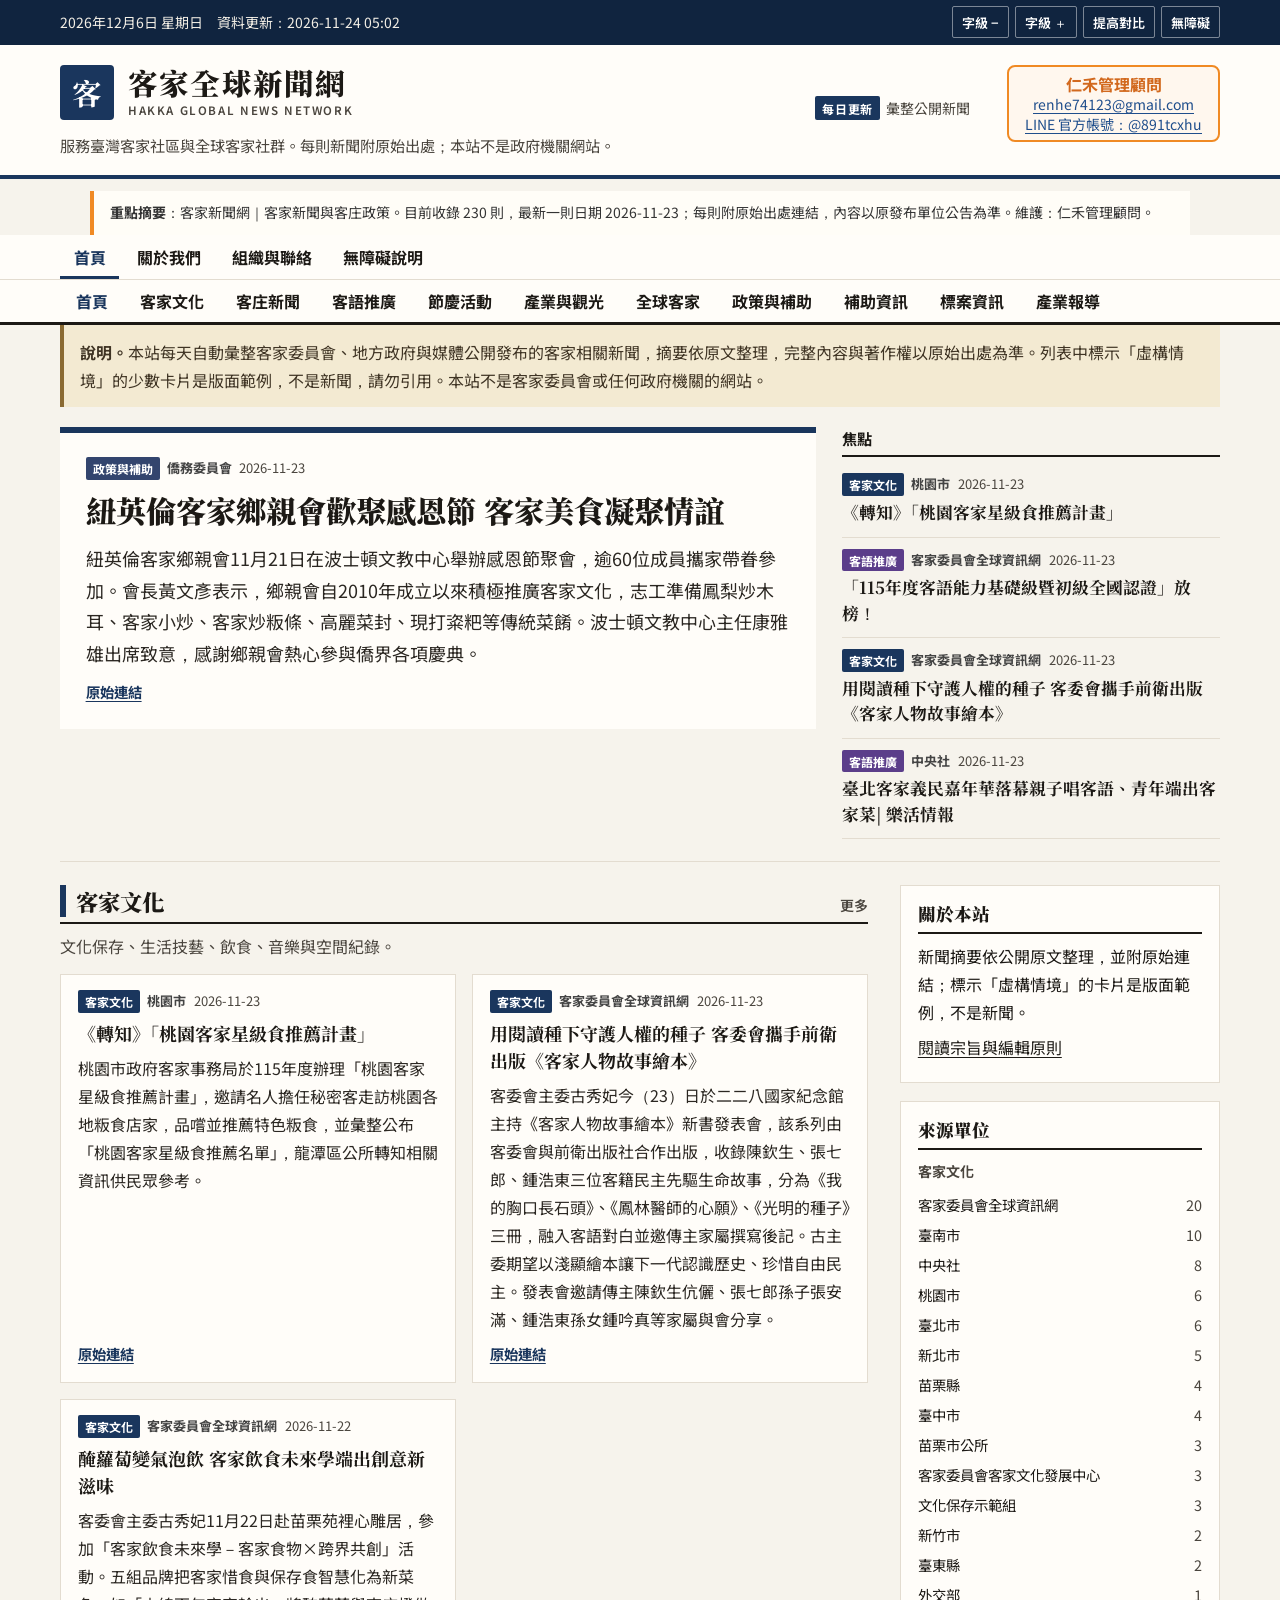
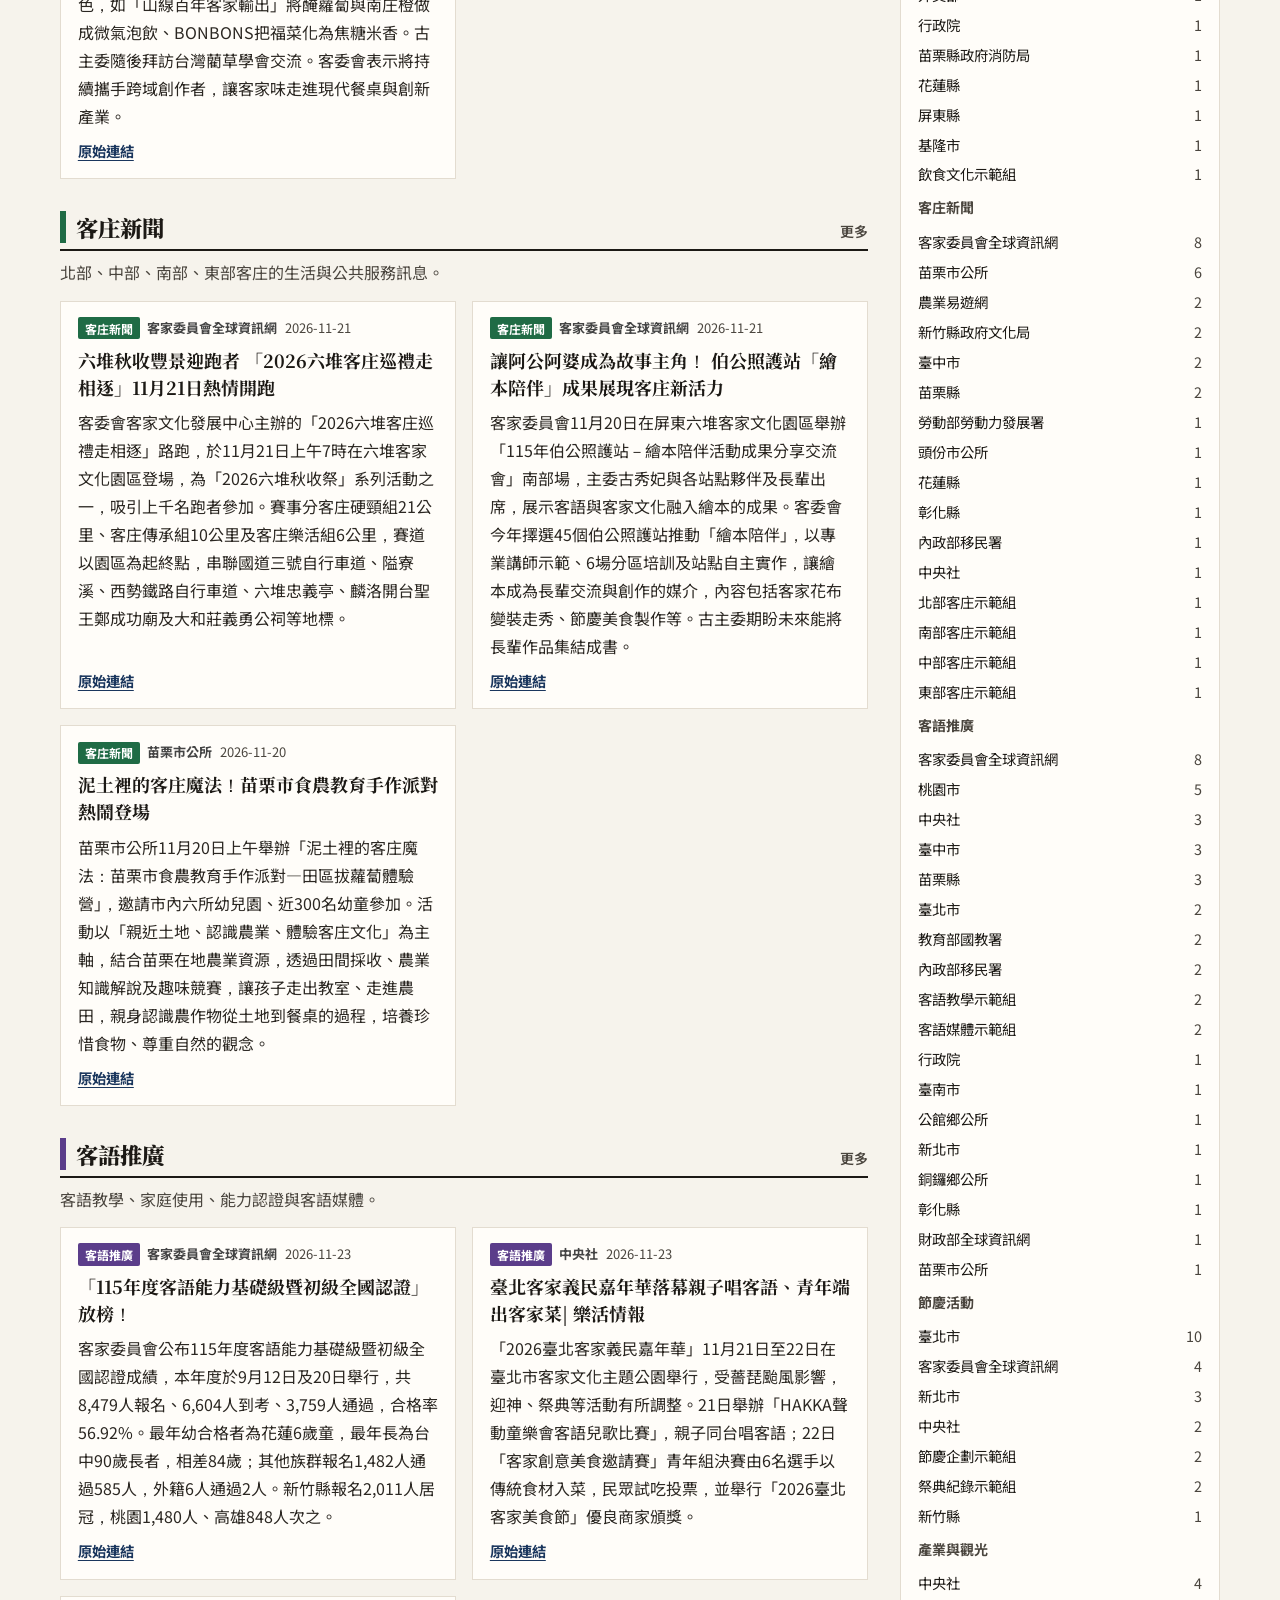
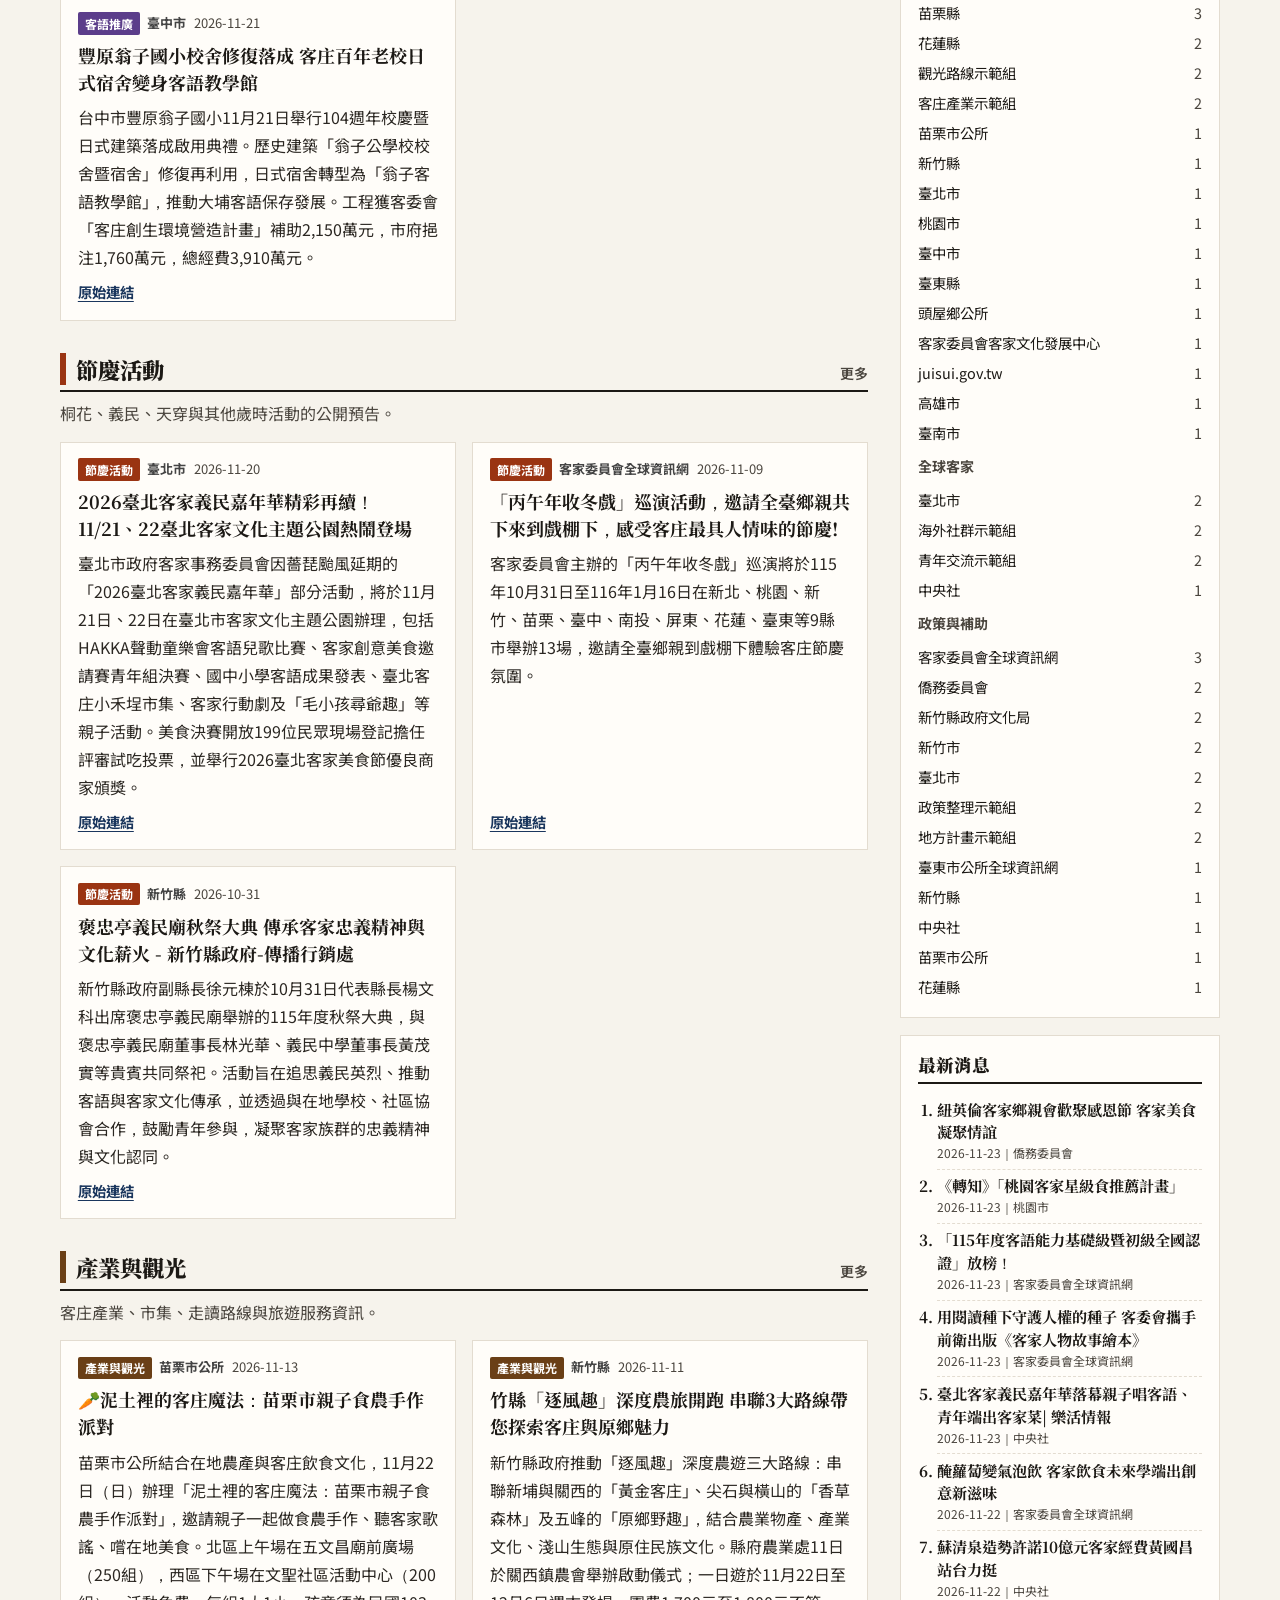
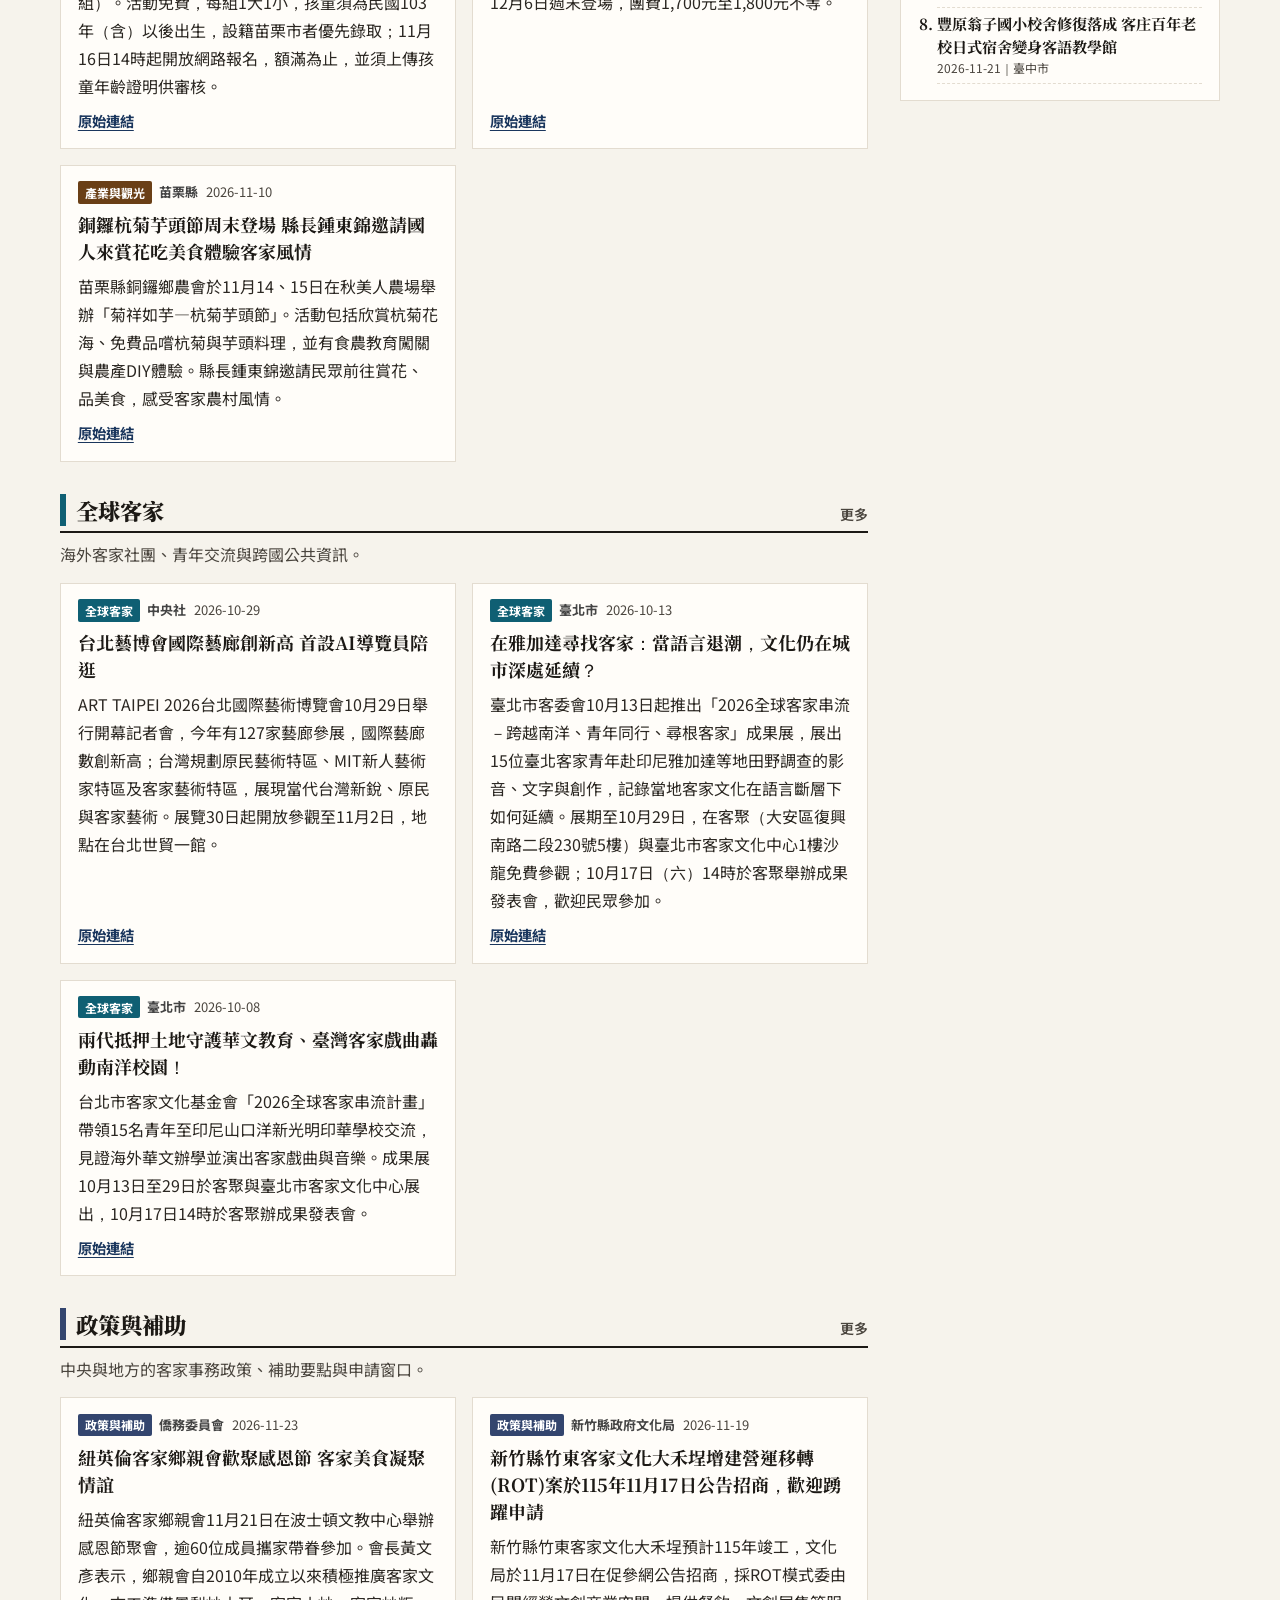
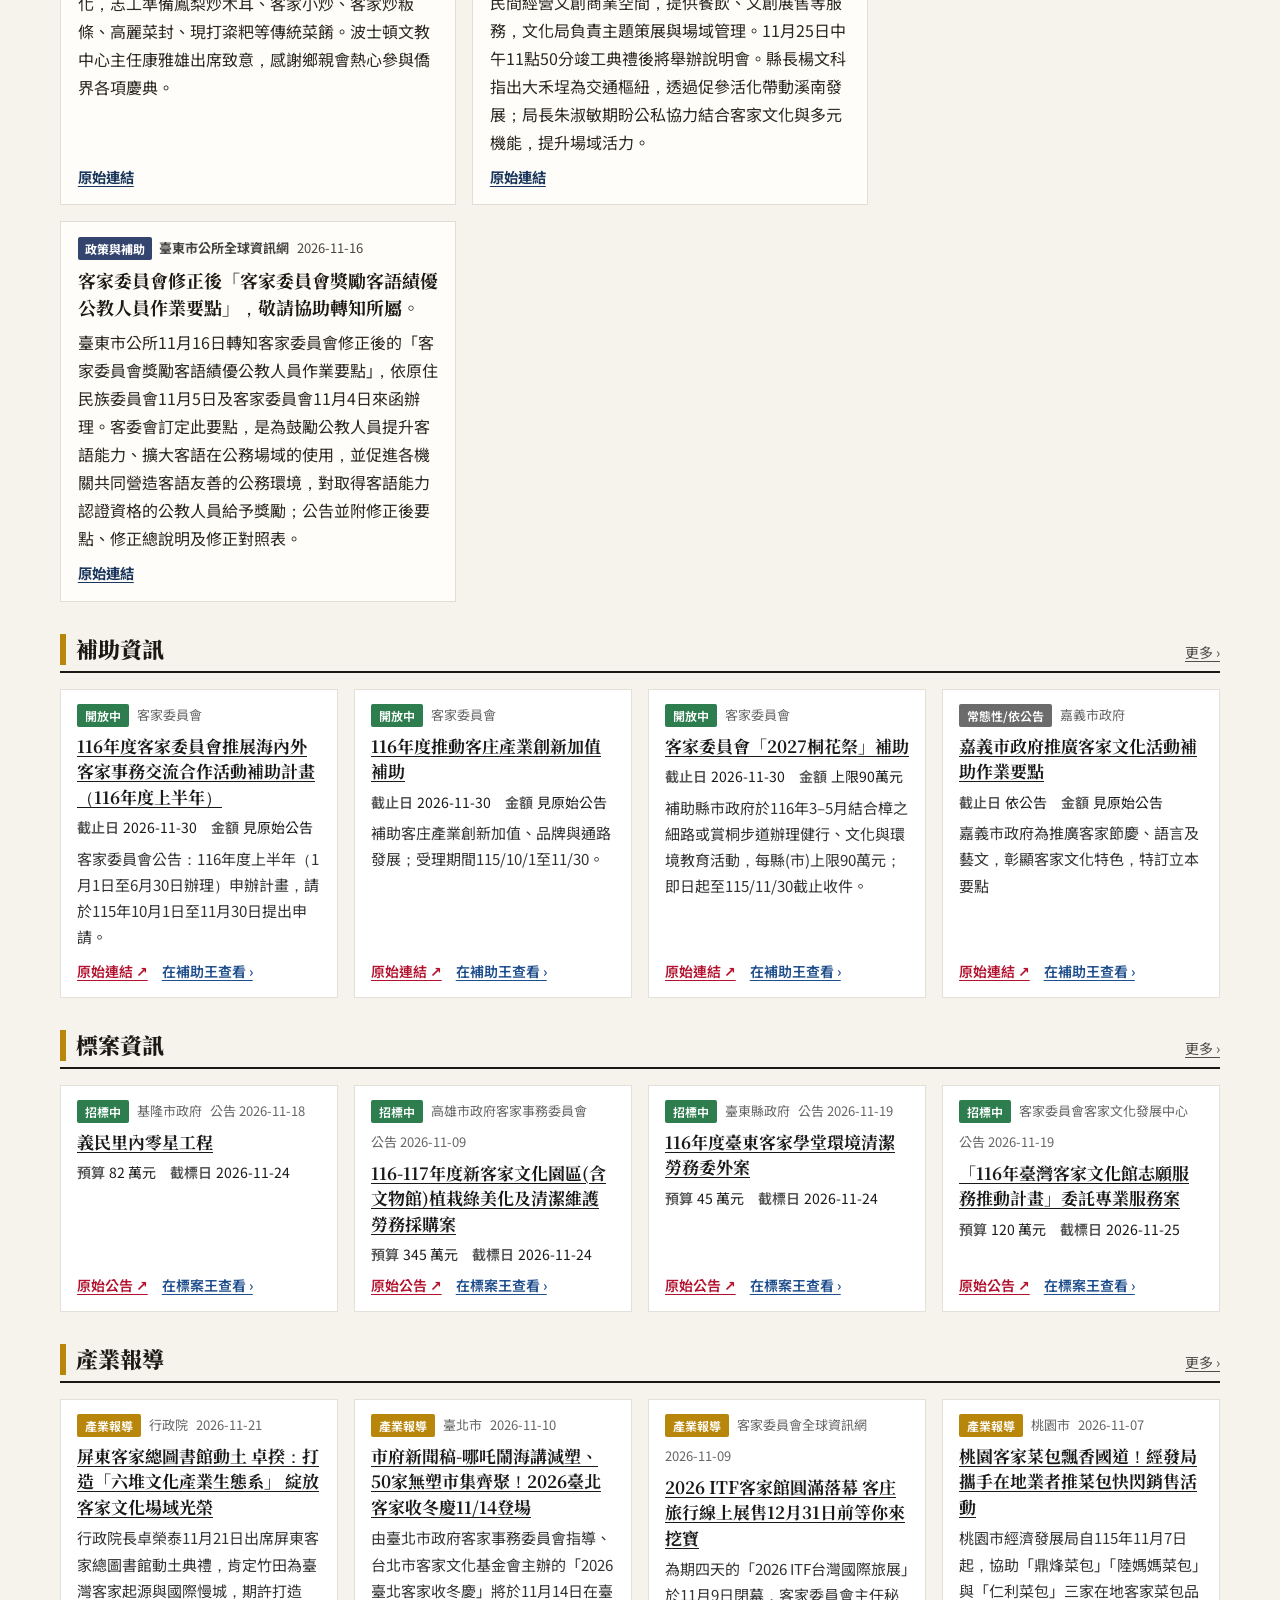
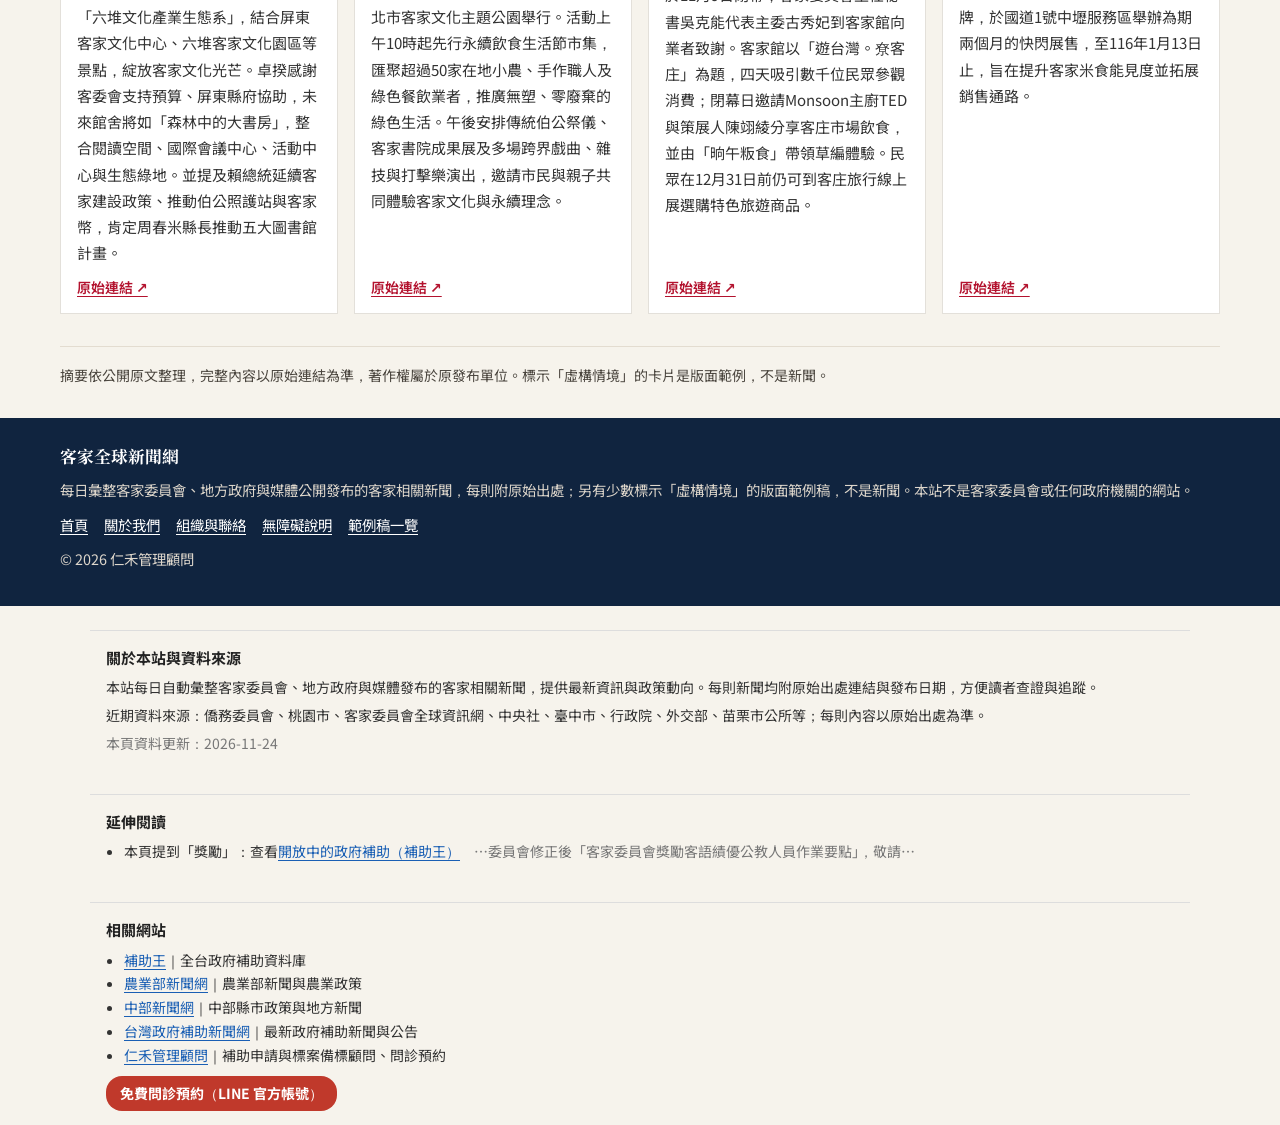
==== commit 79fb64fb: "新聞更新 2026-11-24 05:04" ====
--- a/index.html
+++ b/index.html
@@ -75,6 +75,7 @@
 
 
 
+
 <!--GEO-->
 <link rel="canonical" href="https://web2.subsidyking.tw/">
 <meta property="og:type" content="website">
@@ -84,7 +85,7 @@
 <meta property="og:description" content="客家全球新聞網每日彙整客家委員會、地方政府與媒體的客家相關新聞，欄目包含客家文化、客庄新聞、客語推廣、節慶活動、產業與觀光、全球客家、政策與補助，每則附原始出處連結。">
 <meta property="og:url" content="https://web2.subsidyking.tw/">
 <meta name="twitter:card" content="summary"><meta name="twitter:title" content="客家全球新聞網｜Hakka Global News Network"><meta name="twitter:description" content="客家全球新聞網每日彙整客家委員會、地方政府與媒體的客家相關新聞，欄目包含客家文化、客庄新聞、客語推廣、節慶活動、產業與觀光、全球客家、政策與補助，每則附原始出處連結。">
-<script type="application/ld+json">{"@context":"https://schema.org","@graph":[{"@type":"Organization","@id":"https://web2.subsidyking.tw/#org","name":"仁禾管理顧問","url":"https://web2.subsidyking.tw/","email":"renhe74123@gmail.com","contactPoint":{"@type":"ContactPoint","contactType":"customer service","email":"renhe74123@gmail.com","availableLanguage":["zh-TW"]},"sameAs":["https://line.me/R/ti/p/@891tcxhu"]},{"@type":"WebSite","@id":"https://web2.subsidyking.tw/#website","url":"https://web2.subsidyking.tw/","name":"客家新聞網","description":"本站每日自動彙整客家委員會、地方政府與媒體發布的客家相關新聞，提供最新資訊與政策動向。每則新聞均附原始出處連結與發布日期，方便讀者查證與追蹤。","inLanguage":"zh-Hant-TW","publisher":{"@id":"https://web2.subsidyking.tw/#org"}},{"@type":"ItemList","@id":"https://web2.subsidyking.tw/#latest","name":"客家新聞網 最新內容","itemListElement":[{"@type":"ListItem","position":1,"name":"蘇清泉造勢許諾10億元客家經費黃國昌站台力挺","url":"https://www.cna.com.tw/news/aipl/202611220190.aspx"},{"@type":"ListItem","position":2,"name":"豐原翁子國小校舍修復落成 客庄百年老校日式宿舍變身客語教學館","url":"https://www.taichung.gov.tw/3417109/post"},{"@type":"ListItem","position":3,"name":"六堆秋收豐景迎跑者 「2026六堆客庄巡禮走相逐」11月21日熱情開跑","url":"https://www.hakka.gov.tw/chhakka/app/data/view?module=hotnews&id=25&serno=844b6b47-bb02-47fd-890e-493b195df1b4"},{"@type":"ListItem","position":4,"name":"讓阿公阿婆成為故事主角！ 伯公照護站「繪本陪伴」成果展現客庄新活力","url":"https://www.hakka.gov.tw/chhakka/app/data/view?module=hotnews&id=25&serno=6a2e22d8-64d5-40eb-af6b-028e9197c6ad"},{"@type":"ListItem","position":5,"name":"屏東客家總圖書館動土 卓揆：打造「六堆文化產業生態系」 綻放客家文化場域光榮","url":"https://www.ey.gov.tw/Page/9277F759E41CCD91/4ba5461c-c178-4bed-b7e2-5d9bd8c19b98"},{"@type":"ListItem","position":6,"name":"屏東客家總圖動土打造全齡閱讀園區估117年完工","url":"https://www.cna.com.tw/news/aloc/202611210143.aspx"},{"@type":"ListItem","position":7,"name":"外交部政務次長吳志中接見「全球台灣客家聯合總會」回國參訪團","url":"https://www.mofa.gov.tw/News_Content.aspx?n=95&s=123485"},{"@type":"ListItem","position":8,"name":"泥土裡的客庄魔法！苗栗市食農教育手作派對熱鬧登場","url":"https://www.mlcg.gov.tw/News_Content.aspx?n=2546&sms=10314&s=1017689"},{"@type":"ListItem","position":9,"name":"2026臺北客家義民嘉年華精彩再續！ 11/21、22臺北客家文化主題公園熱鬧登場","url":"https://www.gov.taipei/News_Content.aspx?n=F0DDAF49B89E9413&sms=72544237BBE4C5F6&s=72E88501042594C0"},{"@type":"ListItem","position":10,"name":"出走屏東六堆：客家醬香油香一日遊","url":"https://ezgo.ardswc.gov.tw/zh-tw/tour/1355/"}]},{"@type":"WebPage","@id":"https://web2.subsidyking.tw/#webpage","url":"https://web2.subsidyking.tw/","name":"客家全球新聞網｜Hakka Global News Network","isPartOf":{"@id":"https://web2.subsidyking.tw/#website"},"dateModified":"2026-11-24","about":"客家新聞與客庄政策"}]}</script><!--/GEO-->
+<script type="application/ld+json">{"@context":"https://schema.org","@graph":[{"@type":"Organization","@id":"https://web2.subsidyking.tw/#org","name":"仁禾管理顧問","url":"https://web2.subsidyking.tw/","email":"renhe74123@gmail.com","contactPoint":{"@type":"ContactPoint","contactType":"customer service","email":"renhe74123@gmail.com","availableLanguage":["zh-TW"]},"sameAs":["https://line.me/R/ti/p/@891tcxhu"]},{"@type":"WebSite","@id":"https://web2.subsidyking.tw/#website","url":"https://web2.subsidyking.tw/","name":"客家新聞網","description":"本站每日自動彙整客家委員會、地方政府與媒體發布的客家相關新聞，提供最新資訊與政策動向。每則新聞均附原始出處連結與發布日期，方便讀者查證與追蹤。","inLanguage":"zh-Hant-TW","publisher":{"@id":"https://web2.subsidyking.tw/#org"}},{"@type":"ItemList","@id":"https://web2.subsidyking.tw/#latest","name":"客家新聞網 最新內容","itemListElement":[{"@type":"ListItem","position":1,"name":"紐英倫客家鄉親會歡聚感恩節 客家美食凝聚情誼","url":"https://www.ocac.gov.tw/OCAC/Pages/Detail.aspx?nodeid=345&pid=93553455"},{"@type":"ListItem","position":2,"name":"《轉知》「桃園客家星級食推薦計畫」","url":"https://www.longtan.tycg.gov.tw/News_Content.aspx?n=5597&s=1998801"},{"@type":"ListItem","position":3,"name":"「115年度客語能力基礎級暨初級全國認證」放榜！","url":"https://www.hakka.gov.tw/chhakka/app/data/view?module=hotnews&id=25&serno=d9ef1ac0-098c-4326-b2d0-99b18df57141"},{"@type":"ListItem","position":4,"name":"用閱讀種下守護人權的種子 客委會攜手前衛出版《客家人物故事繪本》","url":"https://www.hakka.gov.tw/chhakka/app/data/view?module=hotnews&id=25&serno=714b3d50-ebe8-4444-905f-0eca7692d61c"},{"@type":"ListItem","position":5,"name":"臺北客家義民嘉年華落幕親子唱客語、青年端出客家菜| 樂活情報","url":"https://howlife.cna.com.tw/life/20261123s004.aspx"},{"@type":"ListItem","position":6,"name":"醃蘿蔔變氣泡飲 客家飲食未來學端出創意新滋味","url":"https://www.hakka.gov.tw/chhakka/app/data/view?module=hotnews&id=25&serno=ea28603d-d93a-494a-a860-7d528b21d123"},{"@type":"ListItem","position":7,"name":"蘇清泉造勢許諾10億元客家經費黃國昌站台力挺","url":"https://www.cna.com.tw/news/aipl/202611220190.aspx"},{"@type":"ListItem","position":8,"name":"豐原翁子國小校舍修復落成 客庄百年老校日式宿舍變身客語教學館","url":"https://www.taichung.gov.tw/3417109/post"},{"@type":"ListItem","position":9,"name":"六堆秋收豐景迎跑者 「2026六堆客庄巡禮走相逐」11月21日熱情開跑","url":"https://www.hakka.gov.tw/chhakka/app/data/view?module=hotnews&id=25&serno=844b6b47-bb02-47fd-890e-493b195df1b4"},{"@type":"ListItem","position":10,"name":"讓阿公阿婆成為故事主角！ 伯公照護站「繪本陪伴」成果展現客庄新活力","url":"https://www.hakka.gov.tw/chhakka/app/data/view?module=hotnews&id=25&serno=6a2e22d8-64d5-40eb-af6b-028e9197c6ad"}]},{"@type":"WebPage","@id":"https://web2.subsidyking.tw/#webpage","url":"https://web2.subsidyking.tw/","name":"客家全球新聞網｜Hakka Global News Network","isPartOf":{"@id":"https://web2.subsidyking.tw/#website"},"dateModified":"2026-11-24","about":"客家新聞與客庄政策"}]}</script><!--/GEO-->
 </head>
 <body>
 <a class="skip" href="#main">跳至主要內容</a>
@@ -95,7 +96,7 @@
     <p class="edition"><span class="pill">每日更新</span>彙整公開新聞</p>
   </div>
   <p class="tagline">服務臺灣客家社區與全球客家社群。每則新聞附原始出處；本站不是政府機關網站。</p>
-</div></header><!--MX:geosum--><section class="geo-sum mx-geosum" aria-label="重點摘要" style="max-width:1100px;margin:12px auto 0;padding:10px 16px;background:#fffdf7;border-left:4px solid #f08a24;font-size:14px;line-height:1.7;color:#333;box-sizing:border-box"><b>重點摘要：</b>客家新聞網｜客家新聞與客庄政策。目前收錄 224 則，最新一則日期 2026-11-22；每則附原始出處連結，內容以原發布單位公告為準。維護：仁禾管理顧問。</section><!--/MX:geosum--><div class="rhm"><b>仁禾管理顧問</b><br><a href="mailto:renhe74123@gmail.com">renhe74123@gmail.com</a><br><a href="https://line.me/R/ti/p/@891tcxhu" target="_blank" rel="noopener">LINE 官方帳號：@891tcxhu</a></div>
+</div></header><!--MX:geosum--><section class="geo-sum mx-geosum" aria-label="重點摘要" style="max-width:1100px;margin:12px auto 0;padding:10px 16px;background:#fffdf7;border-left:4px solid #f08a24;font-size:14px;line-height:1.7;color:#333;box-sizing:border-box"><b>重點摘要：</b>客家新聞網｜客家新聞與客庄政策。目前收錄 230 則，最新一則日期 2026-11-23；每則附原始出處連結，內容以原發布單位公告為準。維護：仁禾管理顧問。</section><!--/MX:geosum--><div class="rhm"><b>仁禾管理顧問</b><br><a href="mailto:renhe74123@gmail.com">renhe74123@gmail.com</a><br><a href="https://line.me/R/ti/p/@891tcxhu" target="_blank" rel="noopener">LINE 官方帳號：@891tcxhu</a></div>
 <nav class="sitenav" aria-label="網站導覽"><div class="wrap">
   <a href="./" aria-current="page">首頁</a>
   <a href="about.html">關於我們</a>
@@ -149,6 +150,6 @@
 <script src="data.js"></script>
 <script src="extras.js"></script><script src="extras-ui.js"></script><script src="app.js"></script>
 <script src="a11y.js"></script>
-<!--MX:about--><section class="mx-box mx-about" id="about-data" aria-label="關於本站與資料來源"><h2>關於本站與資料來源</h2><p style="margin:0">本站每日自動彙整客家委員會、地方政府與媒體發布的客家相關新聞，提供最新資訊與政策動向。每則新聞均附原始出處連結與發布日期，方便讀者查證與追蹤。</p><p style="margin:4px 0 0">近期資料來源：中央社、臺中市、客家委員會全球資訊網、行政院、外交部、苗栗市公所、臺北市、農業易遊網等；每則內容以原始出處為準。</p><p style="margin:4px 0 0;color:#777">本頁資料更新：2026-11-24</p></section><!--/MX:about--><!--MX:context--><section class="mx-box mx-context" aria-label="延伸閱讀"><h2>延伸閱讀</h2><ul><li>本頁提到「獎勵」：查看<a href="https://www.subsidyking.tw/">開放中的政府補助（補助王）</a><span style="color:#777">　…委員會修正後「客家委員會獎勵客語績優公教人員作業要點」，敬請…</span></li></ul></section><!--/MX:context--><!--MX:footer--><style>.mx-box{max-width:1100px;margin:24px auto 0;padding:14px 16px;box-sizing:border-box;font-size:14px;line-height:1.7;color:#333;border-top:1px solid #ddd}.mx-box h2{font-size:15px;margin:0 0 6px;color:#222}.mx-box ul{margin:0;padding-left:18px}.mx-box a{color:#1a5fb4}.mx-cta{display:inline-block;margin-top:8px;padding:6px 14px;background:#c0392b;color:#fff!important;border-radius:16px;text-decoration:none;font-weight:bold}.mx-fab{position:fixed;right:14px;bottom:16px;z-index:9990;padding:10px 16px;background:#c0392b;color:#fff!important;border-radius:22px;box-shadow:0 2px 8px rgba(0,0,0,.25);text-decoration:none;font-weight:bold;font-size:15px}@media (max-width:860px){body{padding-bottom:96px}.geo-sum{padding-bottom:20px}.mx-fab{bottom:12px;right:12px}}@media print{.mx-fab{display:none}}</style><aside class="mx-box mx-related" aria-label="相關網站"><h2>相關網站</h2><ul><li><a href="https://www.subsidyking.tw/">補助王</a>｜全台政府補助資料庫</li><li><a href="https://web9.subsidyking.tw/">農業部新聞網</a>｜農業部新聞與農業政策</li><li><a href="https://web12.subsidyking.tw/">中部新聞網</a>｜中部縣市政策與地方新聞</li><li><a href="https://news.subsidyking.tw/">台灣政府補助新聞網</a>｜最新政府補助新聞與公告</li><li><a href="https://web18.subsidyking.tw/?utm_source=web2.subsidyking.tw&utm_medium=matrix">仁禾管理顧問</a>｜補助申請與標案備標顧問、問診預約</li></ul><a class="mx-cta" href="https://line.me/R/ti/p/@891tcxhu" target="_blank" rel="noopener" onclick="if(window.gtag)gtag('event','click_consult',{site:'web2.subsidyking.tw'})">免費問診預約（LINE 官方帳號）</a></aside><!--/MX:footer-->
+<!--MX:about--><section class="mx-box mx-about" id="about-data" aria-label="關於本站與資料來源"><h2>關於本站與資料來源</h2><p style="margin:0">本站每日自動彙整客家委員會、地方政府與媒體發布的客家相關新聞，提供最新資訊與政策動向。每則新聞均附原始出處連結與發布日期，方便讀者查證與追蹤。</p><p style="margin:4px 0 0">近期資料來源：僑務委員會、桃園市、客家委員會全球資訊網、中央社、臺中市、行政院、外交部、苗栗市公所等；每則內容以原始出處為準。</p><p style="margin:4px 0 0;color:#777">本頁資料更新：2026-11-24</p></section><!--/MX:about--><!--MX:context--><section class="mx-box mx-context" aria-label="延伸閱讀"><h2>延伸閱讀</h2><ul><li>本頁提到「獎勵」：查看<a href="https://www.subsidyking.tw/">開放中的政府補助（補助王）</a><span style="color:#777">　…委員會修正後「客家委員會獎勵客語績優公教人員作業要點」，敬請…</span></li></ul></section><!--/MX:context--><!--MX:footer--><style>.mx-box{max-width:1100px;margin:24px auto 0;padding:14px 16px;box-sizing:border-box;font-size:14px;line-height:1.7;color:#333;border-top:1px solid #ddd}.mx-box h2{font-size:15px;margin:0 0 6px;color:#222}.mx-box ul{margin:0;padding-left:18px}.mx-box a{color:#1a5fb4}.mx-cta{display:inline-block;margin-top:8px;padding:6px 14px;background:#c0392b;color:#fff!important;border-radius:16px;text-decoration:none;font-weight:bold}.mx-fab{position:fixed;right:14px;bottom:16px;z-index:9990;padding:10px 16px;background:#c0392b;color:#fff!important;border-radius:22px;box-shadow:0 2px 8px rgba(0,0,0,.25);text-decoration:none;font-weight:bold;font-size:15px}@media (max-width:860px){body{padding-bottom:96px}.geo-sum{padding-bottom:20px}.mx-fab{bottom:12px;right:12px}}@media print{.mx-fab{display:none}}</style><aside class="mx-box mx-related" aria-label="相關網站"><h2>相關網站</h2><ul><li><a href="https://www.subsidyking.tw/">補助王</a>｜全台政府補助資料庫</li><li><a href="https://web9.subsidyking.tw/">農業部新聞網</a>｜農業部新聞與農業政策</li><li><a href="https://web12.subsidyking.tw/">中部新聞網</a>｜中部縣市政策與地方新聞</li><li><a href="https://news.subsidyking.tw/">台灣政府補助新聞網</a>｜最新政府補助新聞與公告</li><li><a href="https://web18.subsidyking.tw/?utm_source=web2.subsidyking.tw&utm_medium=matrix">仁禾管理顧問</a>｜補助申請與標案備標顧問、問診預約</li></ul><a class="mx-cta" href="https://line.me/R/ti/p/@891tcxhu" target="_blank" rel="noopener" onclick="if(window.gtag)gtag('event','click_consult',{site:'web2.subsidyking.tw'})">免費問診預約（LINE 官方帳號）</a></aside><!--/MX:footer-->
 </body>
 </html>
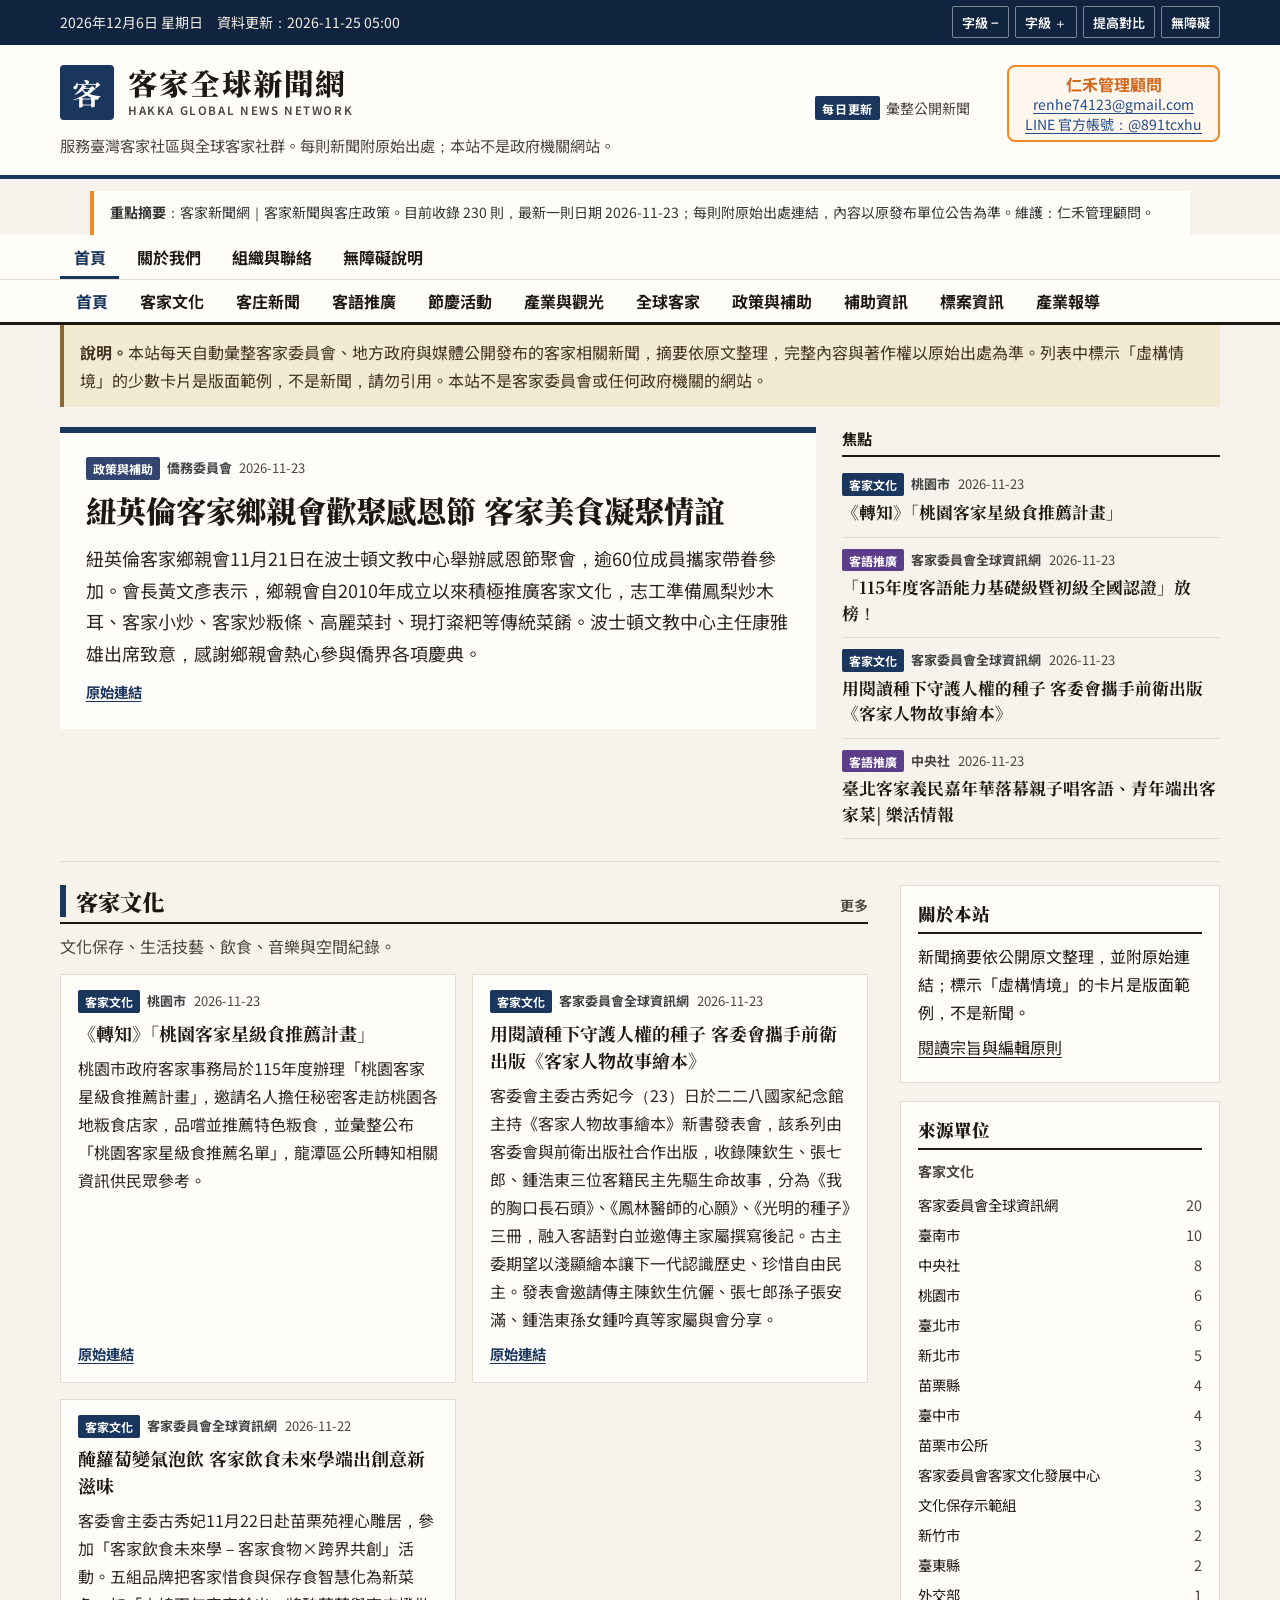
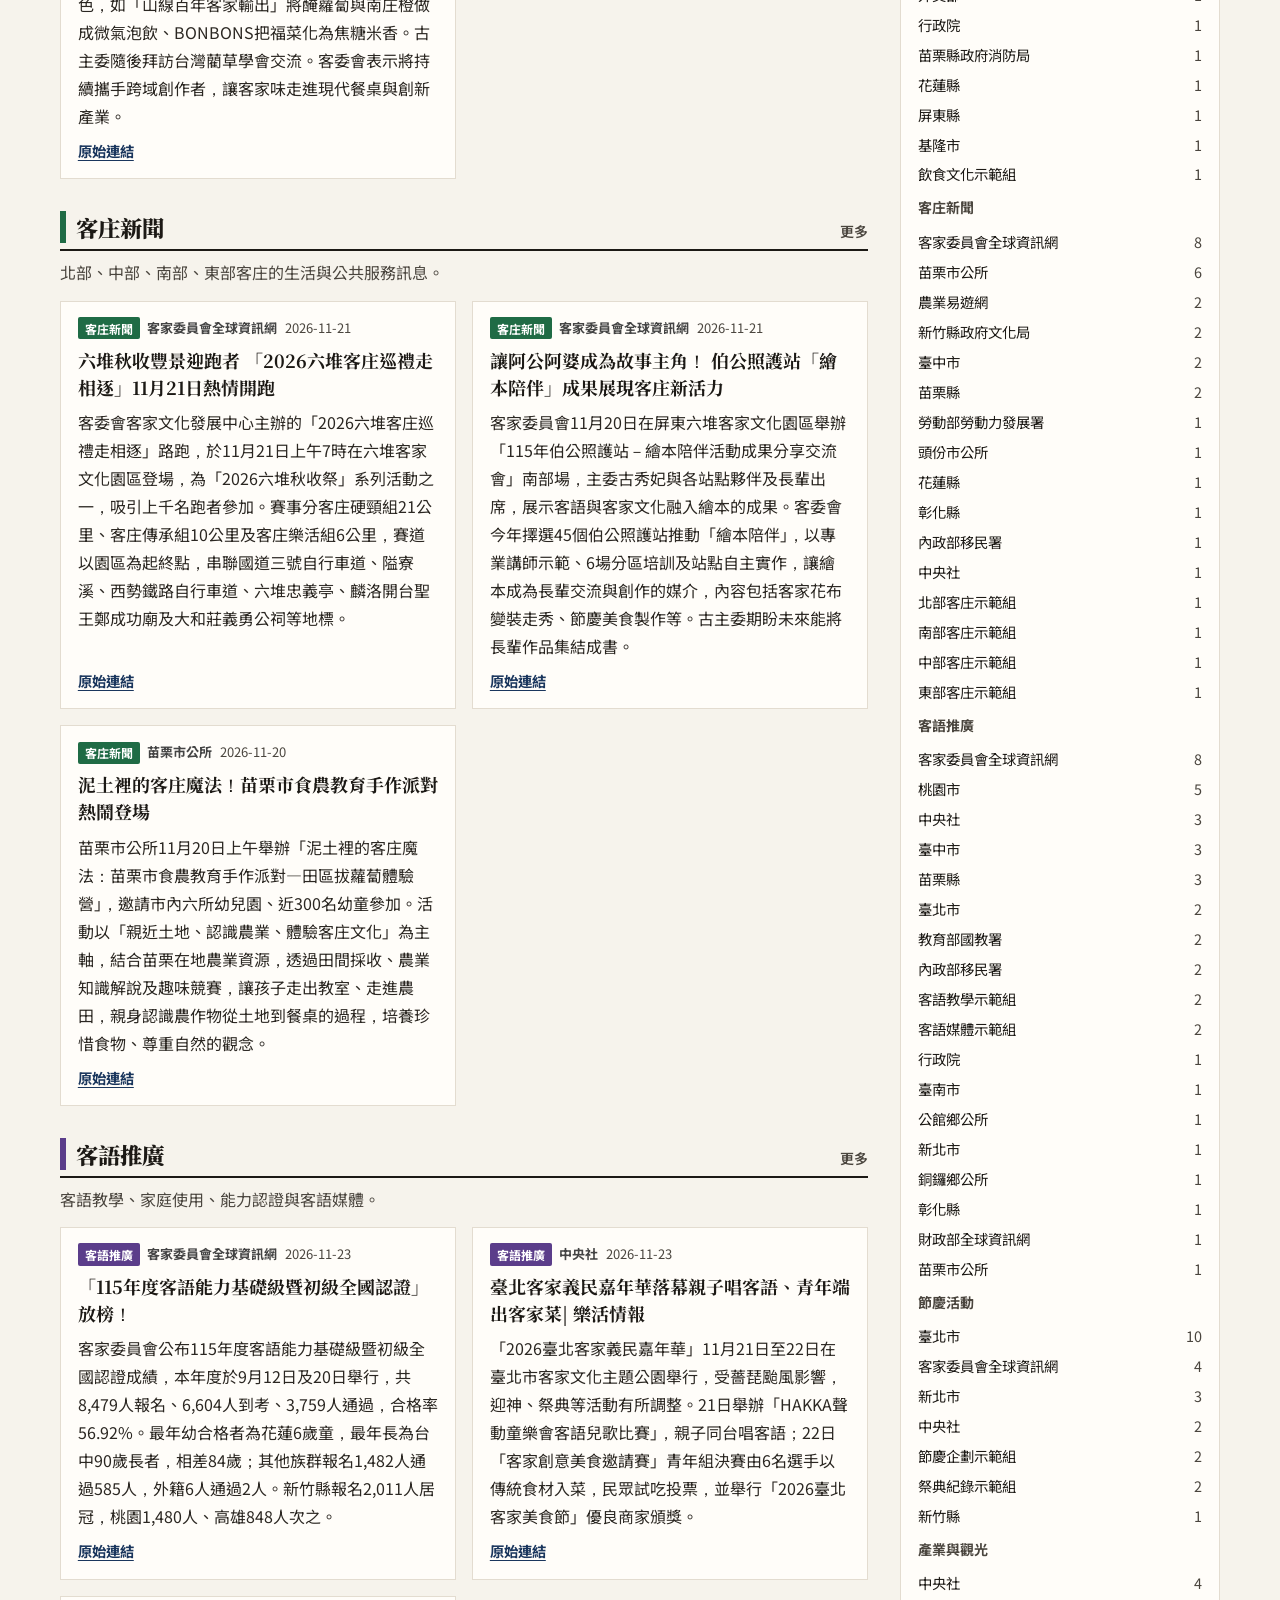
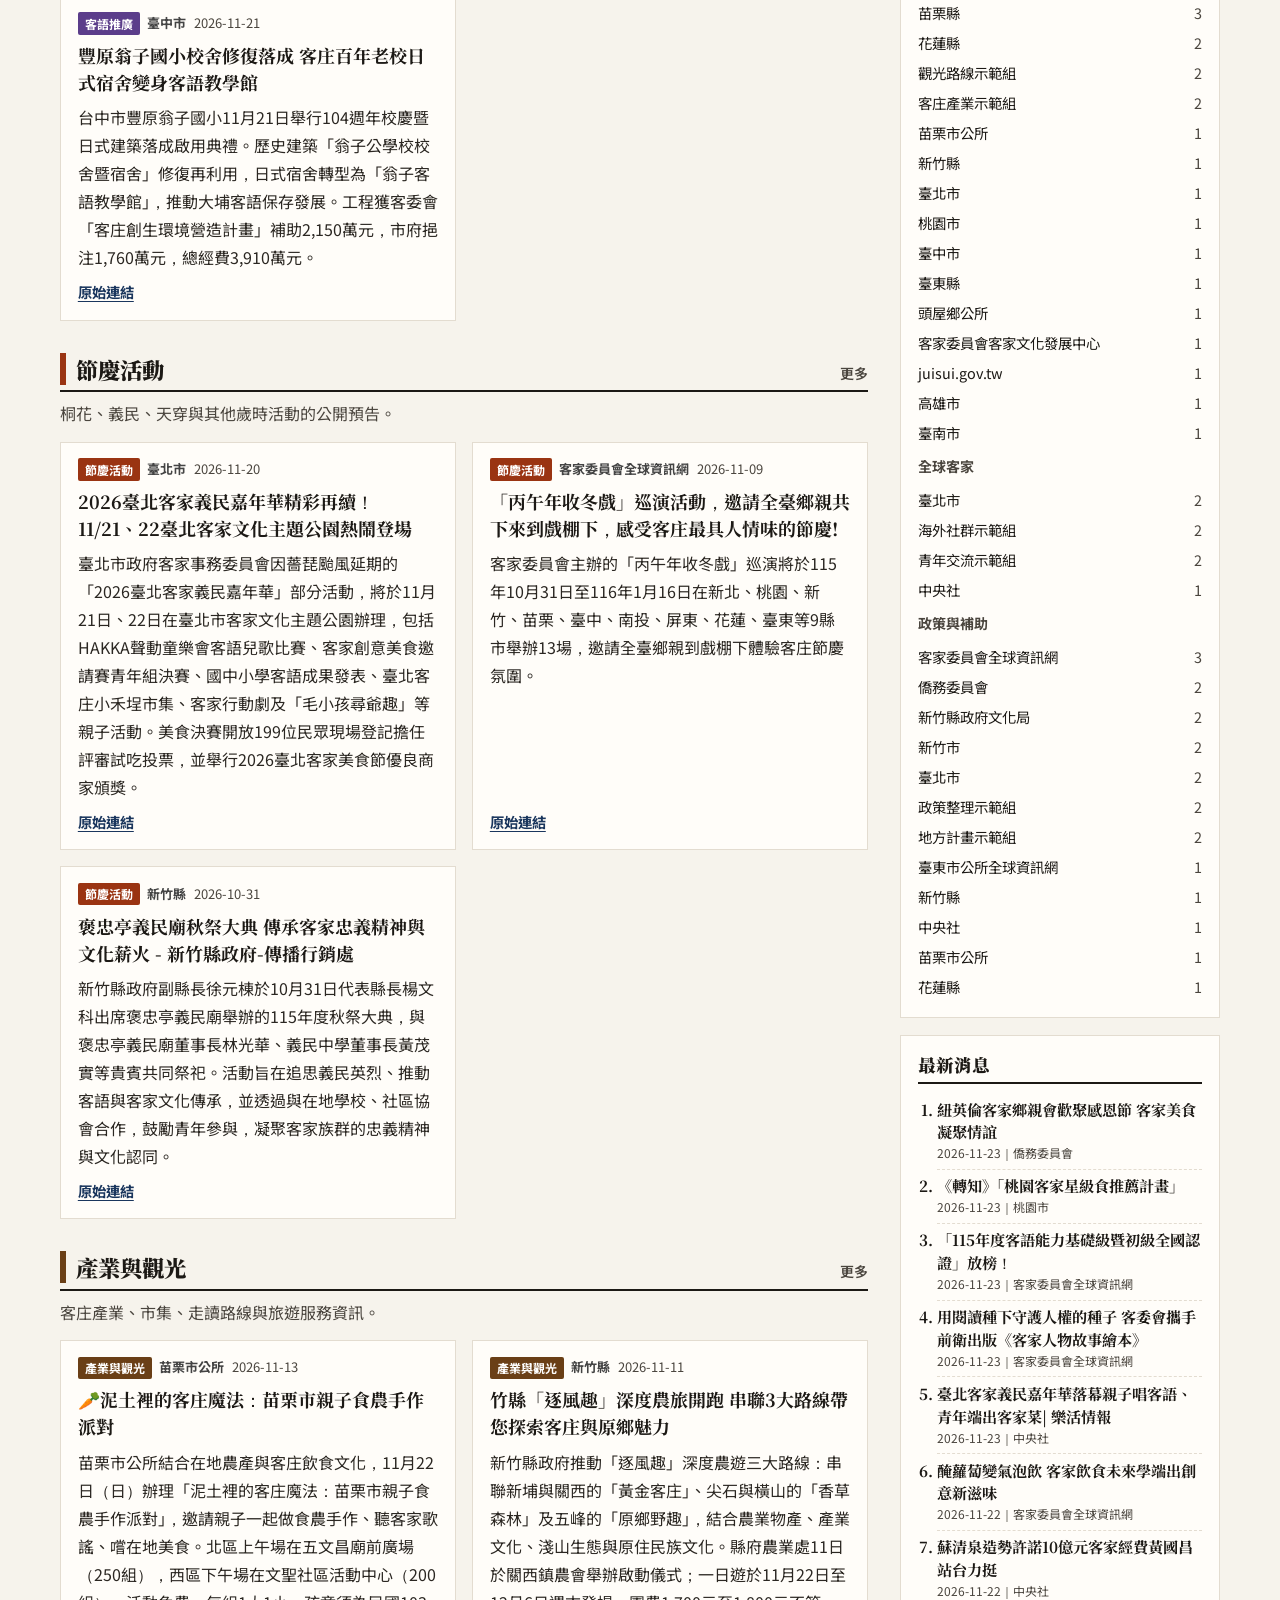
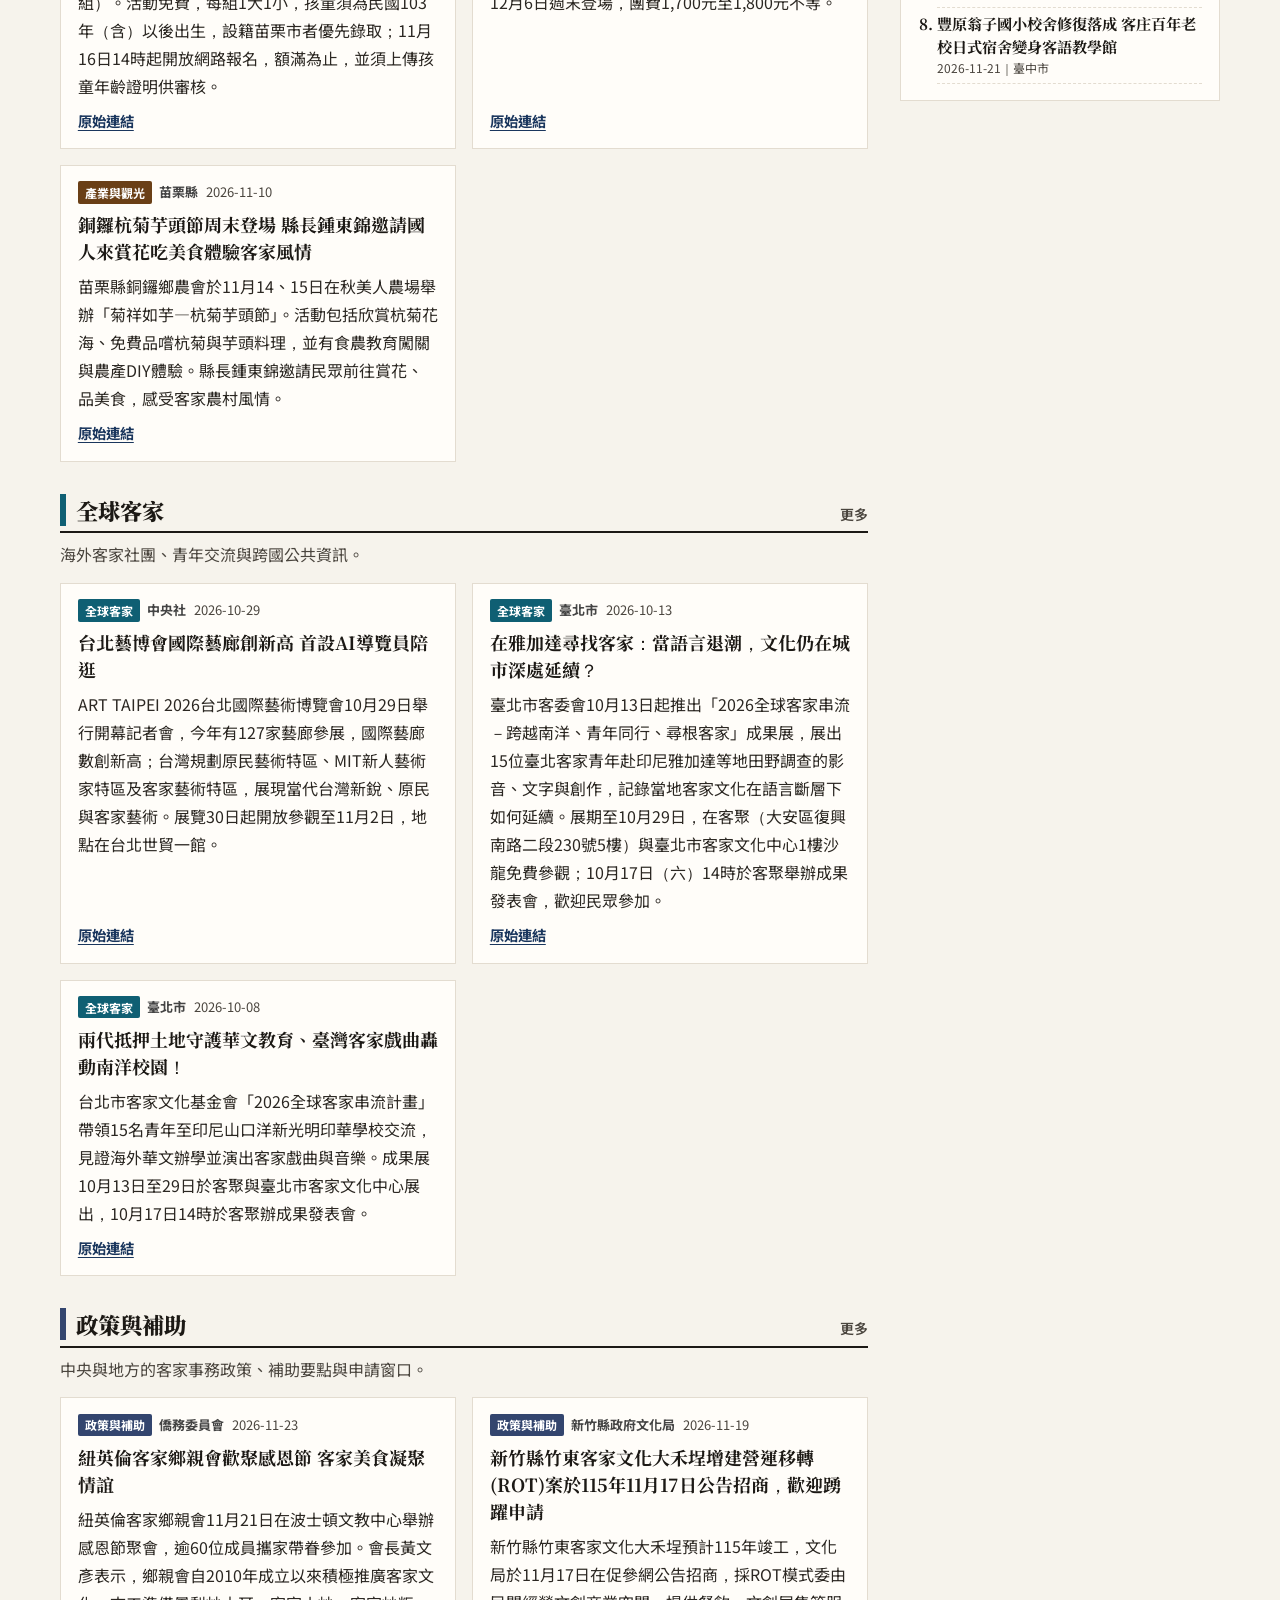
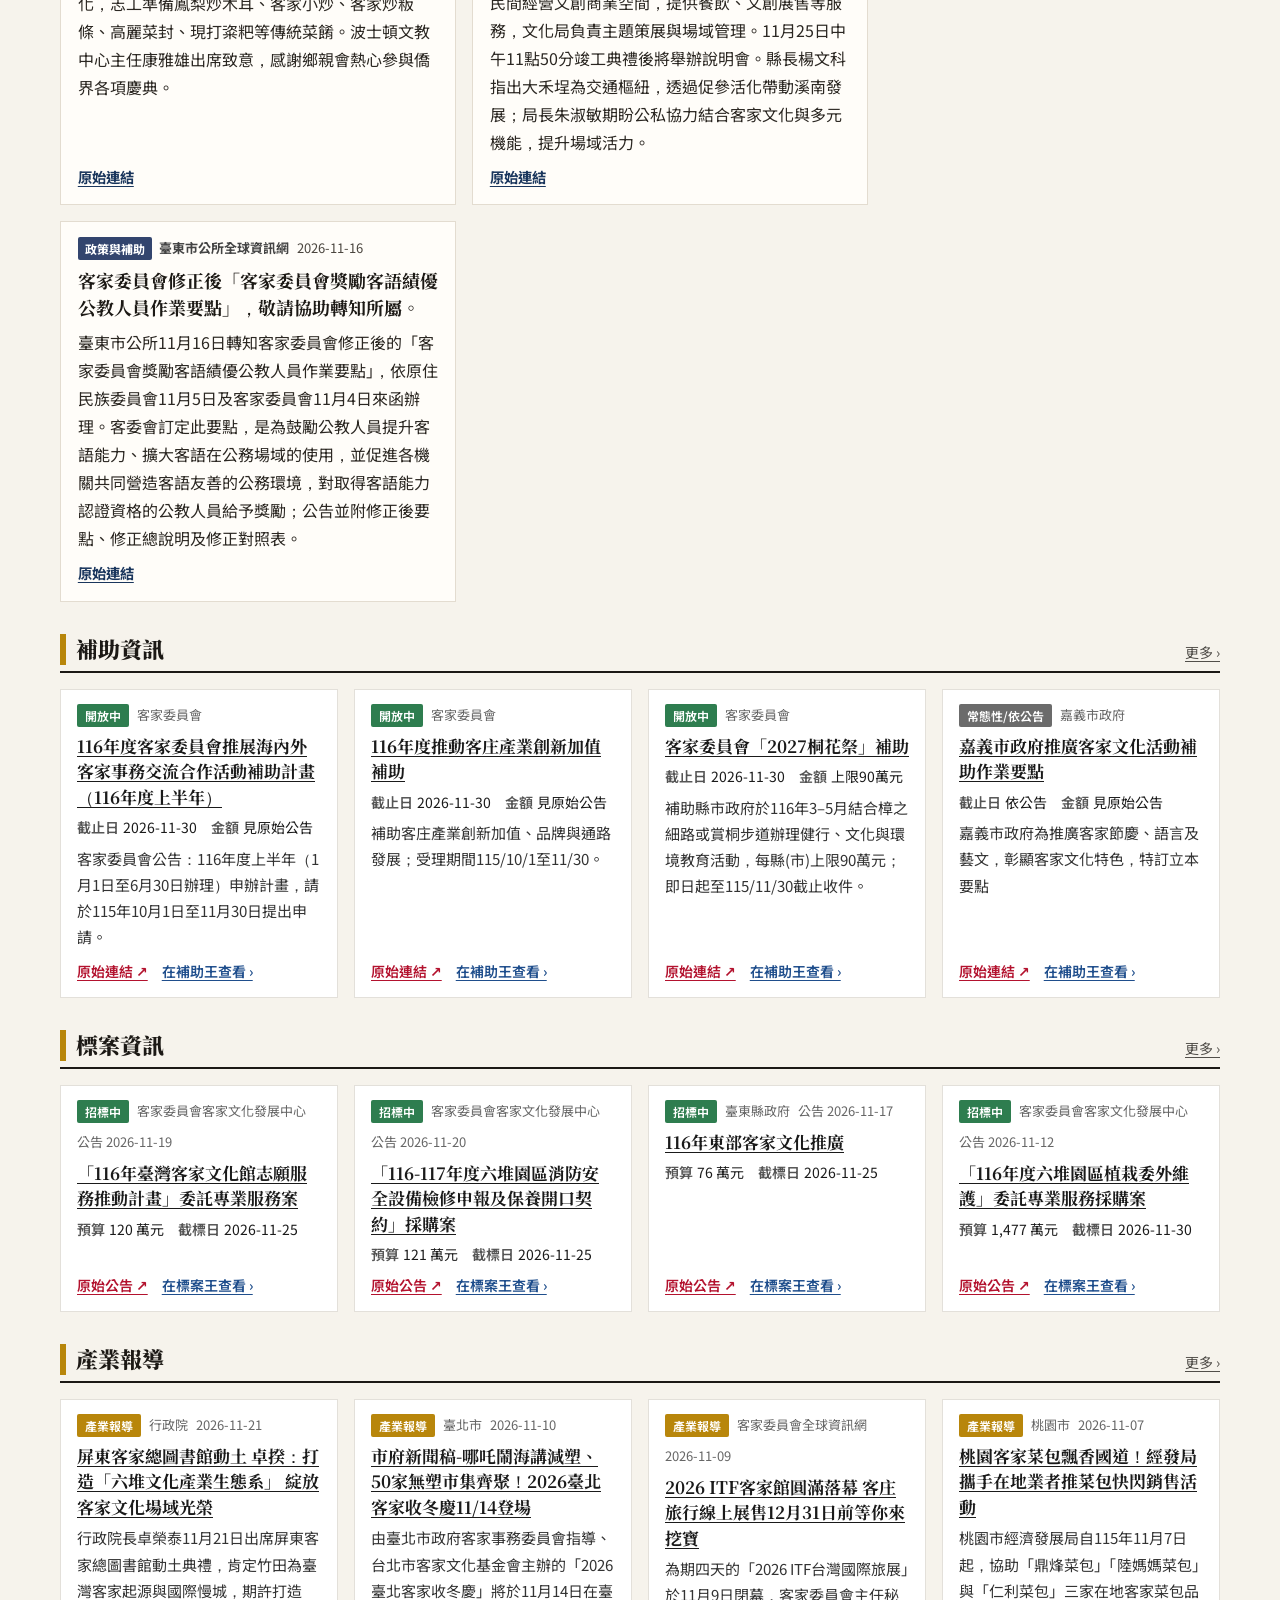
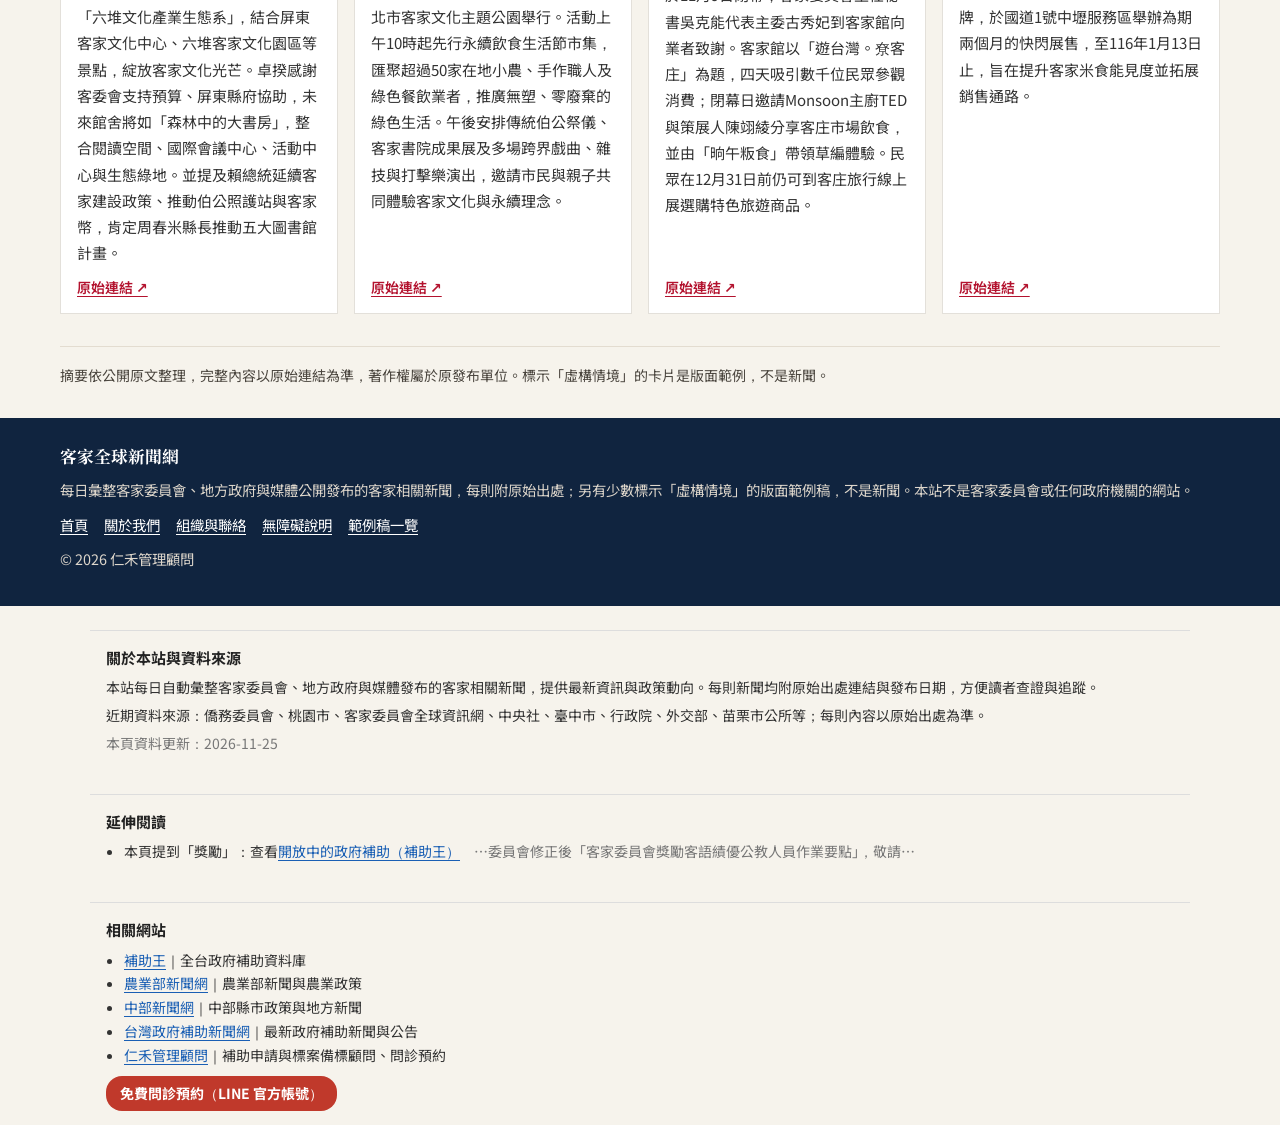
==== commit 20a75ab8: "新聞更新 2026-11-25 05:00" ====
--- a/index.html
+++ b/index.html
@@ -76,6 +76,7 @@
 
 
 
+
 <!--GEO-->
 <link rel="canonical" href="https://web2.subsidyking.tw/">
 <meta property="og:type" content="website">
@@ -85,7 +86,7 @@
 <meta property="og:description" content="客家全球新聞網每日彙整客家委員會、地方政府與媒體的客家相關新聞，欄目包含客家文化、客庄新聞、客語推廣、節慶活動、產業與觀光、全球客家、政策與補助，每則附原始出處連結。">
 <meta property="og:url" content="https://web2.subsidyking.tw/">
 <meta name="twitter:card" content="summary"><meta name="twitter:title" content="客家全球新聞網｜Hakka Global News Network"><meta name="twitter:description" content="客家全球新聞網每日彙整客家委員會、地方政府與媒體的客家相關新聞，欄目包含客家文化、客庄新聞、客語推廣、節慶活動、產業與觀光、全球客家、政策與補助，每則附原始出處連結。">
-<script type="application/ld+json">{"@context":"https://schema.org","@graph":[{"@type":"Organization","@id":"https://web2.subsidyking.tw/#org","name":"仁禾管理顧問","url":"https://web2.subsidyking.tw/","email":"renhe74123@gmail.com","contactPoint":{"@type":"ContactPoint","contactType":"customer service","email":"renhe74123@gmail.com","availableLanguage":["zh-TW"]},"sameAs":["https://line.me/R/ti/p/@891tcxhu"]},{"@type":"WebSite","@id":"https://web2.subsidyking.tw/#website","url":"https://web2.subsidyking.tw/","name":"客家新聞網","description":"本站每日自動彙整客家委員會、地方政府與媒體發布的客家相關新聞，提供最新資訊與政策動向。每則新聞均附原始出處連結與發布日期，方便讀者查證與追蹤。","inLanguage":"zh-Hant-TW","publisher":{"@id":"https://web2.subsidyking.tw/#org"}},{"@type":"ItemList","@id":"https://web2.subsidyking.tw/#latest","name":"客家新聞網 最新內容","itemListElement":[{"@type":"ListItem","position":1,"name":"紐英倫客家鄉親會歡聚感恩節 客家美食凝聚情誼","url":"https://www.ocac.gov.tw/OCAC/Pages/Detail.aspx?nodeid=345&pid=93553455"},{"@type":"ListItem","position":2,"name":"《轉知》「桃園客家星級食推薦計畫」","url":"https://www.longtan.tycg.gov.tw/News_Content.aspx?n=5597&s=1998801"},{"@type":"ListItem","position":3,"name":"「115年度客語能力基礎級暨初級全國認證」放榜！","url":"https://www.hakka.gov.tw/chhakka/app/data/view?module=hotnews&id=25&serno=d9ef1ac0-098c-4326-b2d0-99b18df57141"},{"@type":"ListItem","position":4,"name":"用閱讀種下守護人權的種子 客委會攜手前衛出版《客家人物故事繪本》","url":"https://www.hakka.gov.tw/chhakka/app/data/view?module=hotnews&id=25&serno=714b3d50-ebe8-4444-905f-0eca7692d61c"},{"@type":"ListItem","position":5,"name":"臺北客家義民嘉年華落幕親子唱客語、青年端出客家菜| 樂活情報","url":"https://howlife.cna.com.tw/life/20261123s004.aspx"},{"@type":"ListItem","position":6,"name":"醃蘿蔔變氣泡飲 客家飲食未來學端出創意新滋味","url":"https://www.hakka.gov.tw/chhakka/app/data/view?module=hotnews&id=25&serno=ea28603d-d93a-494a-a860-7d528b21d123"},{"@type":"ListItem","position":7,"name":"蘇清泉造勢許諾10億元客家經費黃國昌站台力挺","url":"https://www.cna.com.tw/news/aipl/202611220190.aspx"},{"@type":"ListItem","position":8,"name":"豐原翁子國小校舍修復落成 客庄百年老校日式宿舍變身客語教學館","url":"https://www.taichung.gov.tw/3417109/post"},{"@type":"ListItem","position":9,"name":"六堆秋收豐景迎跑者 「2026六堆客庄巡禮走相逐」11月21日熱情開跑","url":"https://www.hakka.gov.tw/chhakka/app/data/view?module=hotnews&id=25&serno=844b6b47-bb02-47fd-890e-493b195df1b4"},{"@type":"ListItem","position":10,"name":"讓阿公阿婆成為故事主角！ 伯公照護站「繪本陪伴」成果展現客庄新活力","url":"https://www.hakka.gov.tw/chhakka/app/data/view?module=hotnews&id=25&serno=6a2e22d8-64d5-40eb-af6b-028e9197c6ad"}]},{"@type":"WebPage","@id":"https://web2.subsidyking.tw/#webpage","url":"https://web2.subsidyking.tw/","name":"客家全球新聞網｜Hakka Global News Network","isPartOf":{"@id":"https://web2.subsidyking.tw/#website"},"dateModified":"2026-11-24","about":"客家新聞與客庄政策"}]}</script><!--/GEO-->
+<script type="application/ld+json">{"@context":"https://schema.org","@graph":[{"@type":"Organization","@id":"https://web2.subsidyking.tw/#org","name":"仁禾管理顧問","url":"https://web2.subsidyking.tw/","email":"renhe74123@gmail.com","contactPoint":{"@type":"ContactPoint","contactType":"customer service","email":"renhe74123@gmail.com","availableLanguage":["zh-TW"]},"sameAs":["https://line.me/R/ti/p/@891tcxhu"]},{"@type":"WebSite","@id":"https://web2.subsidyking.tw/#website","url":"https://web2.subsidyking.tw/","name":"客家新聞網","description":"本站每日自動彙整客家委員會、地方政府與媒體發布的客家相關新聞，提供最新資訊與政策動向。每則新聞均附原始出處連結與發布日期，方便讀者查證與追蹤。","inLanguage":"zh-Hant-TW","publisher":{"@id":"https://web2.subsidyking.tw/#org"}},{"@type":"ItemList","@id":"https://web2.subsidyking.tw/#latest","name":"客家新聞網 最新內容","itemListElement":[{"@type":"ListItem","position":1,"name":"紐英倫客家鄉親會歡聚感恩節 客家美食凝聚情誼","url":"https://www.ocac.gov.tw/OCAC/Pages/Detail.aspx?nodeid=345&pid=93553455"},{"@type":"ListItem","position":2,"name":"《轉知》「桃園客家星級食推薦計畫」","url":"https://www.longtan.tycg.gov.tw/News_Content.aspx?n=5597&s=1998801"},{"@type":"ListItem","position":3,"name":"「115年度客語能力基礎級暨初級全國認證」放榜！","url":"https://www.hakka.gov.tw/chhakka/app/data/view?module=hotnews&id=25&serno=d9ef1ac0-098c-4326-b2d0-99b18df57141"},{"@type":"ListItem","position":4,"name":"用閱讀種下守護人權的種子 客委會攜手前衛出版《客家人物故事繪本》","url":"https://www.hakka.gov.tw/chhakka/app/data/view?module=hotnews&id=25&serno=714b3d50-ebe8-4444-905f-0eca7692d61c"},{"@type":"ListItem","position":5,"name":"臺北客家義民嘉年華落幕親子唱客語、青年端出客家菜| 樂活情報","url":"https://howlife.cna.com.tw/life/20261123s004.aspx"},{"@type":"ListItem","position":6,"name":"醃蘿蔔變氣泡飲 客家飲食未來學端出創意新滋味","url":"https://www.hakka.gov.tw/chhakka/app/data/view?module=hotnews&id=25&serno=ea28603d-d93a-494a-a860-7d528b21d123"},{"@type":"ListItem","position":7,"name":"蘇清泉造勢許諾10億元客家經費黃國昌站台力挺","url":"https://www.cna.com.tw/news/aipl/202611220190.aspx"},{"@type":"ListItem","position":8,"name":"豐原翁子國小校舍修復落成 客庄百年老校日式宿舍變身客語教學館","url":"https://www.taichung.gov.tw/3417109/post"},{"@type":"ListItem","position":9,"name":"六堆秋收豐景迎跑者 「2026六堆客庄巡禮走相逐」11月21日熱情開跑","url":"https://www.hakka.gov.tw/chhakka/app/data/view?module=hotnews&id=25&serno=844b6b47-bb02-47fd-890e-493b195df1b4"},{"@type":"ListItem","position":10,"name":"讓阿公阿婆成為故事主角！ 伯公照護站「繪本陪伴」成果展現客庄新活力","url":"https://www.hakka.gov.tw/chhakka/app/data/view?module=hotnews&id=25&serno=6a2e22d8-64d5-40eb-af6b-028e9197c6ad"}]},{"@type":"WebPage","@id":"https://web2.subsidyking.tw/#webpage","url":"https://web2.subsidyking.tw/","name":"客家全球新聞網｜Hakka Global News Network","isPartOf":{"@id":"https://web2.subsidyking.tw/#website"},"dateModified":"2026-11-25","about":"客家新聞與客庄政策"}]}</script><!--/GEO-->
 </head>
 <body>
 <a class="skip" href="#main">跳至主要內容</a>
@@ -150,6 +151,6 @@
 <script src="data.js"></script>
 <script src="extras.js"></script><script src="extras-ui.js"></script><script src="app.js"></script>
 <script src="a11y.js"></script>
-<!--MX:about--><section class="mx-box mx-about" id="about-data" aria-label="關於本站與資料來源"><h2>關於本站與資料來源</h2><p style="margin:0">本站每日自動彙整客家委員會、地方政府與媒體發布的客家相關新聞，提供最新資訊與政策動向。每則新聞均附原始出處連結與發布日期，方便讀者查證與追蹤。</p><p style="margin:4px 0 0">近期資料來源：僑務委員會、桃園市、客家委員會全球資訊網、中央社、臺中市、行政院、外交部、苗栗市公所等；每則內容以原始出處為準。</p><p style="margin:4px 0 0;color:#777">本頁資料更新：2026-11-24</p></section><!--/MX:about--><!--MX:context--><section class="mx-box mx-context" aria-label="延伸閱讀"><h2>延伸閱讀</h2><ul><li>本頁提到「獎勵」：查看<a href="https://www.subsidyking.tw/">開放中的政府補助（補助王）</a><span style="color:#777">　…委員會修正後「客家委員會獎勵客語績優公教人員作業要點」，敬請…</span></li></ul></section><!--/MX:context--><!--MX:footer--><style>.mx-box{max-width:1100px;margin:24px auto 0;padding:14px 16px;box-sizing:border-box;font-size:14px;line-height:1.7;color:#333;border-top:1px solid #ddd}.mx-box h2{font-size:15px;margin:0 0 6px;color:#222}.mx-box ul{margin:0;padding-left:18px}.mx-box a{color:#1a5fb4}.mx-cta{display:inline-block;margin-top:8px;padding:6px 14px;background:#c0392b;color:#fff!important;border-radius:16px;text-decoration:none;font-weight:bold}.mx-fab{position:fixed;right:14px;bottom:16px;z-index:9990;padding:10px 16px;background:#c0392b;color:#fff!important;border-radius:22px;box-shadow:0 2px 8px rgba(0,0,0,.25);text-decoration:none;font-weight:bold;font-size:15px}@media (max-width:860px){body{padding-bottom:96px}.geo-sum{padding-bottom:20px}.mx-fab{bottom:12px;right:12px}}@media print{.mx-fab{display:none}}</style><aside class="mx-box mx-related" aria-label="相關網站"><h2>相關網站</h2><ul><li><a href="https://www.subsidyking.tw/">補助王</a>｜全台政府補助資料庫</li><li><a href="https://web9.subsidyking.tw/">農業部新聞網</a>｜農業部新聞與農業政策</li><li><a href="https://web12.subsidyking.tw/">中部新聞網</a>｜中部縣市政策與地方新聞</li><li><a href="https://news.subsidyking.tw/">台灣政府補助新聞網</a>｜最新政府補助新聞與公告</li><li><a href="https://web18.subsidyking.tw/?utm_source=web2.subsidyking.tw&utm_medium=matrix">仁禾管理顧問</a>｜補助申請與標案備標顧問、問診預約</li></ul><a class="mx-cta" href="https://line.me/R/ti/p/@891tcxhu" target="_blank" rel="noopener" onclick="if(window.gtag)gtag('event','click_consult',{site:'web2.subsidyking.tw'})">免費問診預約（LINE 官方帳號）</a></aside><!--/MX:footer-->
+<!--MX:about--><section class="mx-box mx-about" id="about-data" aria-label="關於本站與資料來源"><h2>關於本站與資料來源</h2><p style="margin:0">本站每日自動彙整客家委員會、地方政府與媒體發布的客家相關新聞，提供最新資訊與政策動向。每則新聞均附原始出處連結與發布日期，方便讀者查證與追蹤。</p><p style="margin:4px 0 0">近期資料來源：僑務委員會、桃園市、客家委員會全球資訊網、中央社、臺中市、行政院、外交部、苗栗市公所等；每則內容以原始出處為準。</p><p style="margin:4px 0 0;color:#777">本頁資料更新：2026-11-25</p></section><!--/MX:about--><!--MX:context--><section class="mx-box mx-context" aria-label="延伸閱讀"><h2>延伸閱讀</h2><ul><li>本頁提到「獎勵」：查看<a href="https://www.subsidyking.tw/">開放中的政府補助（補助王）</a><span style="color:#777">　…委員會修正後「客家委員會獎勵客語績優公教人員作業要點」，敬請…</span></li></ul></section><!--/MX:context--><!--MX:footer--><style>.mx-box{max-width:1100px;margin:24px auto 0;padding:14px 16px;box-sizing:border-box;font-size:14px;line-height:1.7;color:#333;border-top:1px solid #ddd}.mx-box h2{font-size:15px;margin:0 0 6px;color:#222}.mx-box ul{margin:0;padding-left:18px}.mx-box a{color:#1a5fb4}.mx-cta{display:inline-block;margin-top:8px;padding:6px 14px;background:#c0392b;color:#fff!important;border-radius:16px;text-decoration:none;font-weight:bold}.mx-fab{position:fixed;right:14px;bottom:16px;z-index:9990;padding:10px 16px;background:#c0392b;color:#fff!important;border-radius:22px;box-shadow:0 2px 8px rgba(0,0,0,.25);text-decoration:none;font-weight:bold;font-size:15px}@media (max-width:860px){body{padding-bottom:96px}.geo-sum{padding-bottom:20px}.mx-fab{bottom:12px;right:12px}}@media print{.mx-fab{display:none}}</style><aside class="mx-box mx-related" aria-label="相關網站"><h2>相關網站</h2><ul><li><a href="https://www.subsidyking.tw/">補助王</a>｜全台政府補助資料庫</li><li><a href="https://web9.subsidyking.tw/">農業部新聞網</a>｜農業部新聞與農業政策</li><li><a href="https://web12.subsidyking.tw/">中部新聞網</a>｜中部縣市政策與地方新聞</li><li><a href="https://news.subsidyking.tw/">台灣政府補助新聞網</a>｜最新政府補助新聞與公告</li><li><a href="https://web18.subsidyking.tw/?utm_source=web2.subsidyking.tw&utm_medium=matrix">仁禾管理顧問</a>｜補助申請與標案備標顧問、問診預約</li></ul><a class="mx-cta" href="https://line.me/R/ti/p/@891tcxhu" target="_blank" rel="noopener" onclick="if(window.gtag)gtag('event','click_consult',{site:'web2.subsidyking.tw'})">免費問診預約（LINE 官方帳號）</a></aside><!--/MX:footer-->
 </body>
 </html>
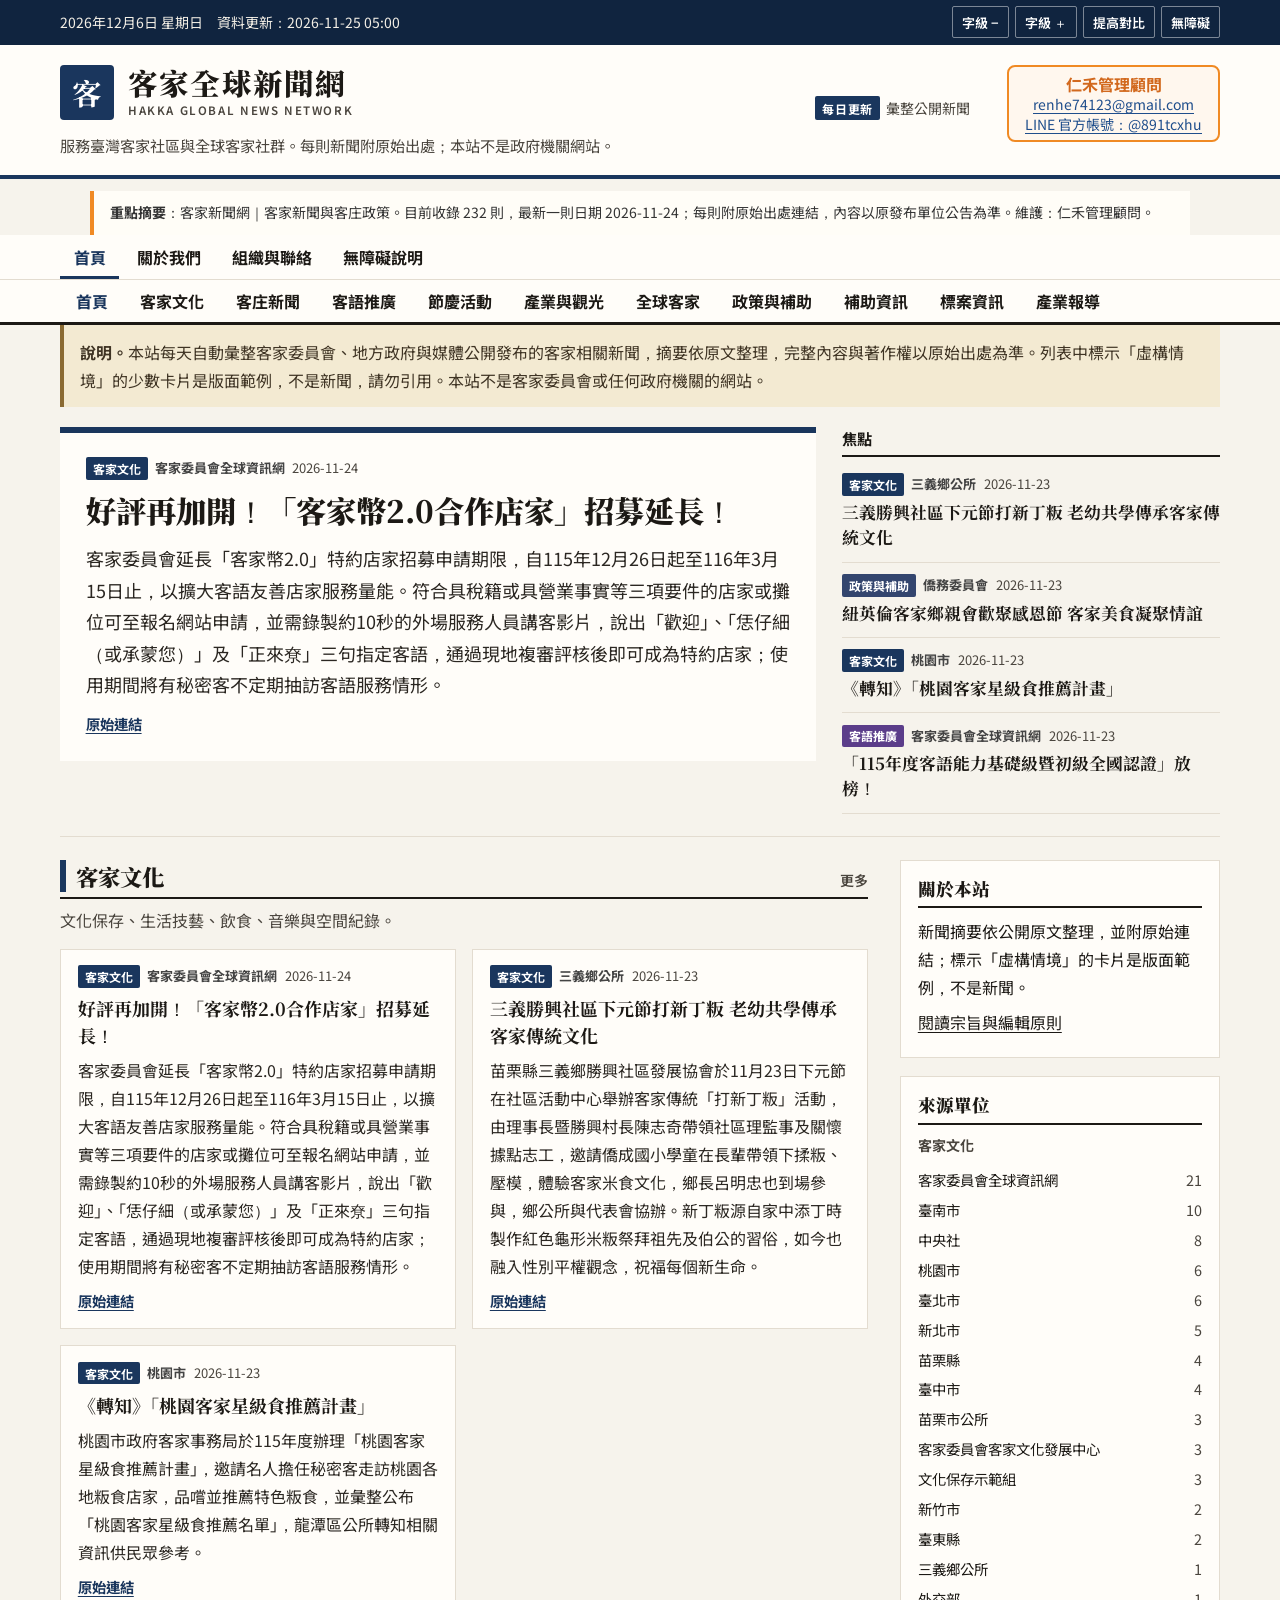
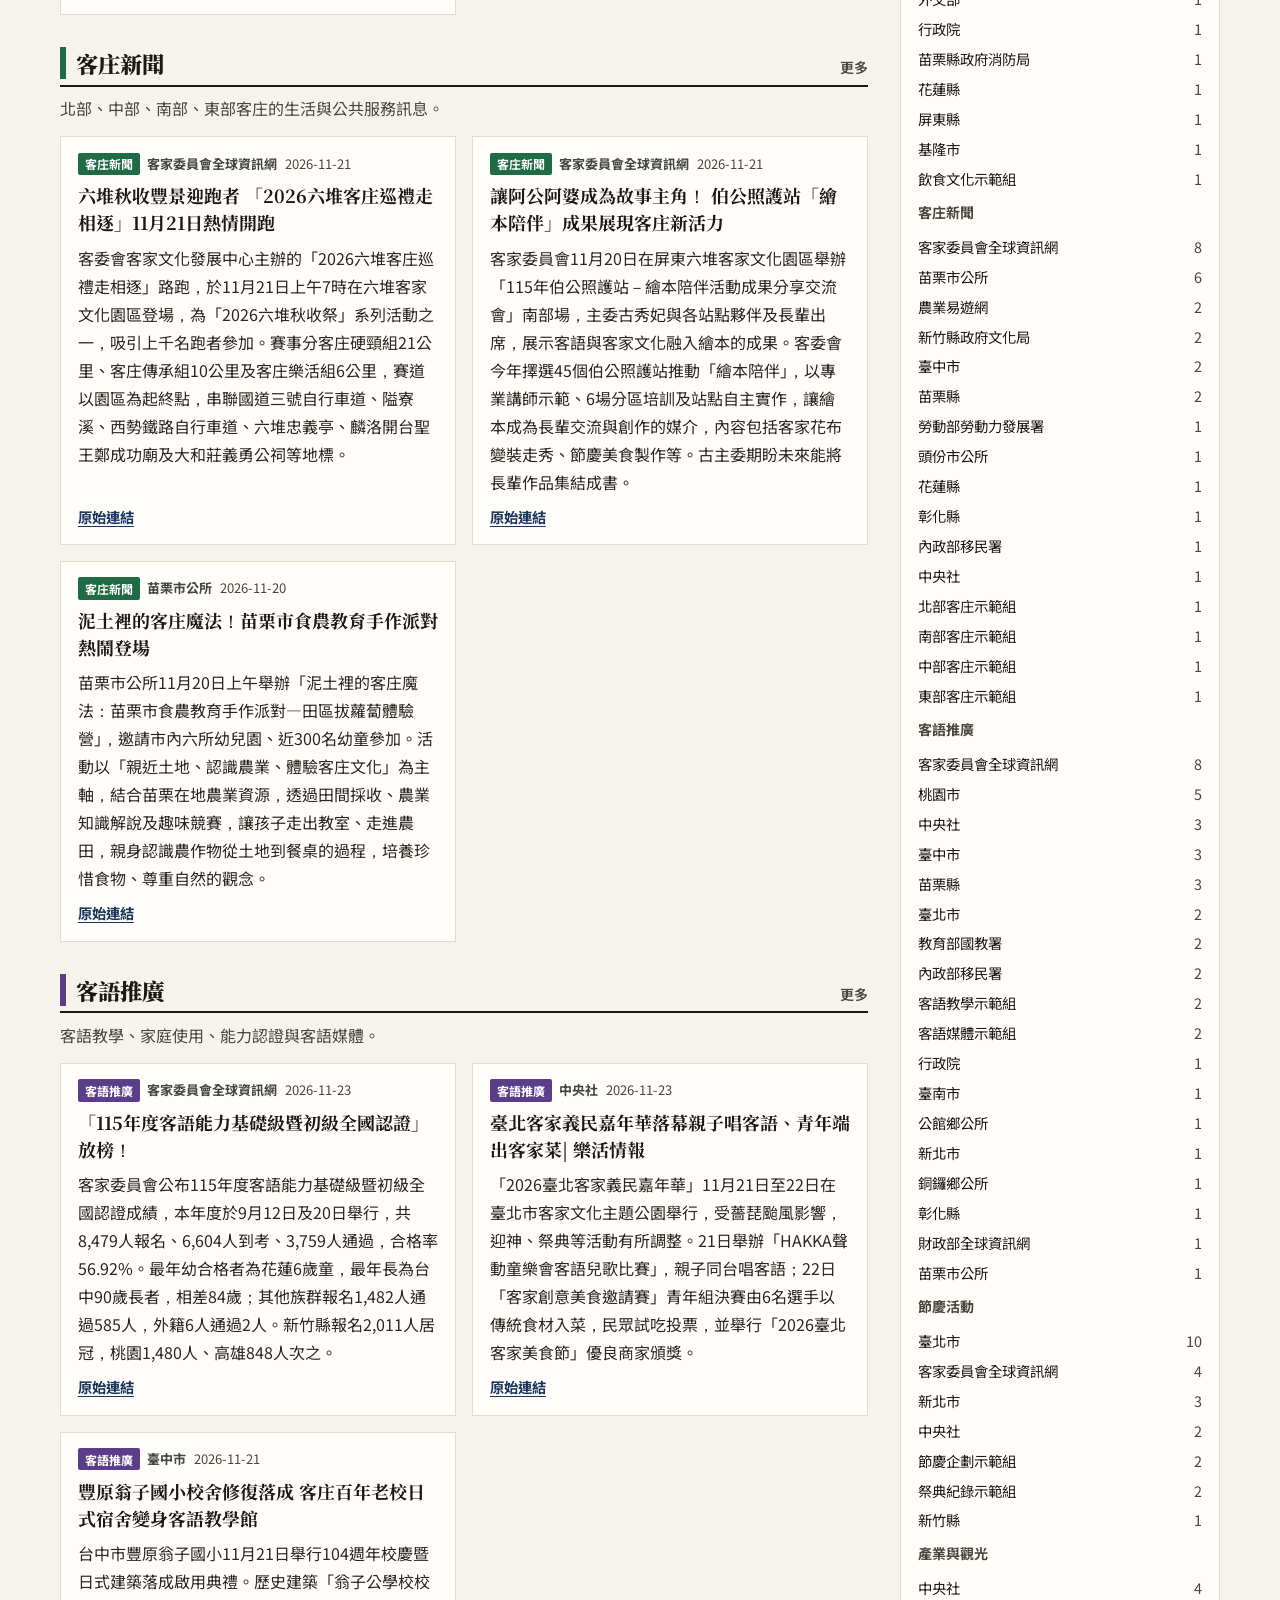
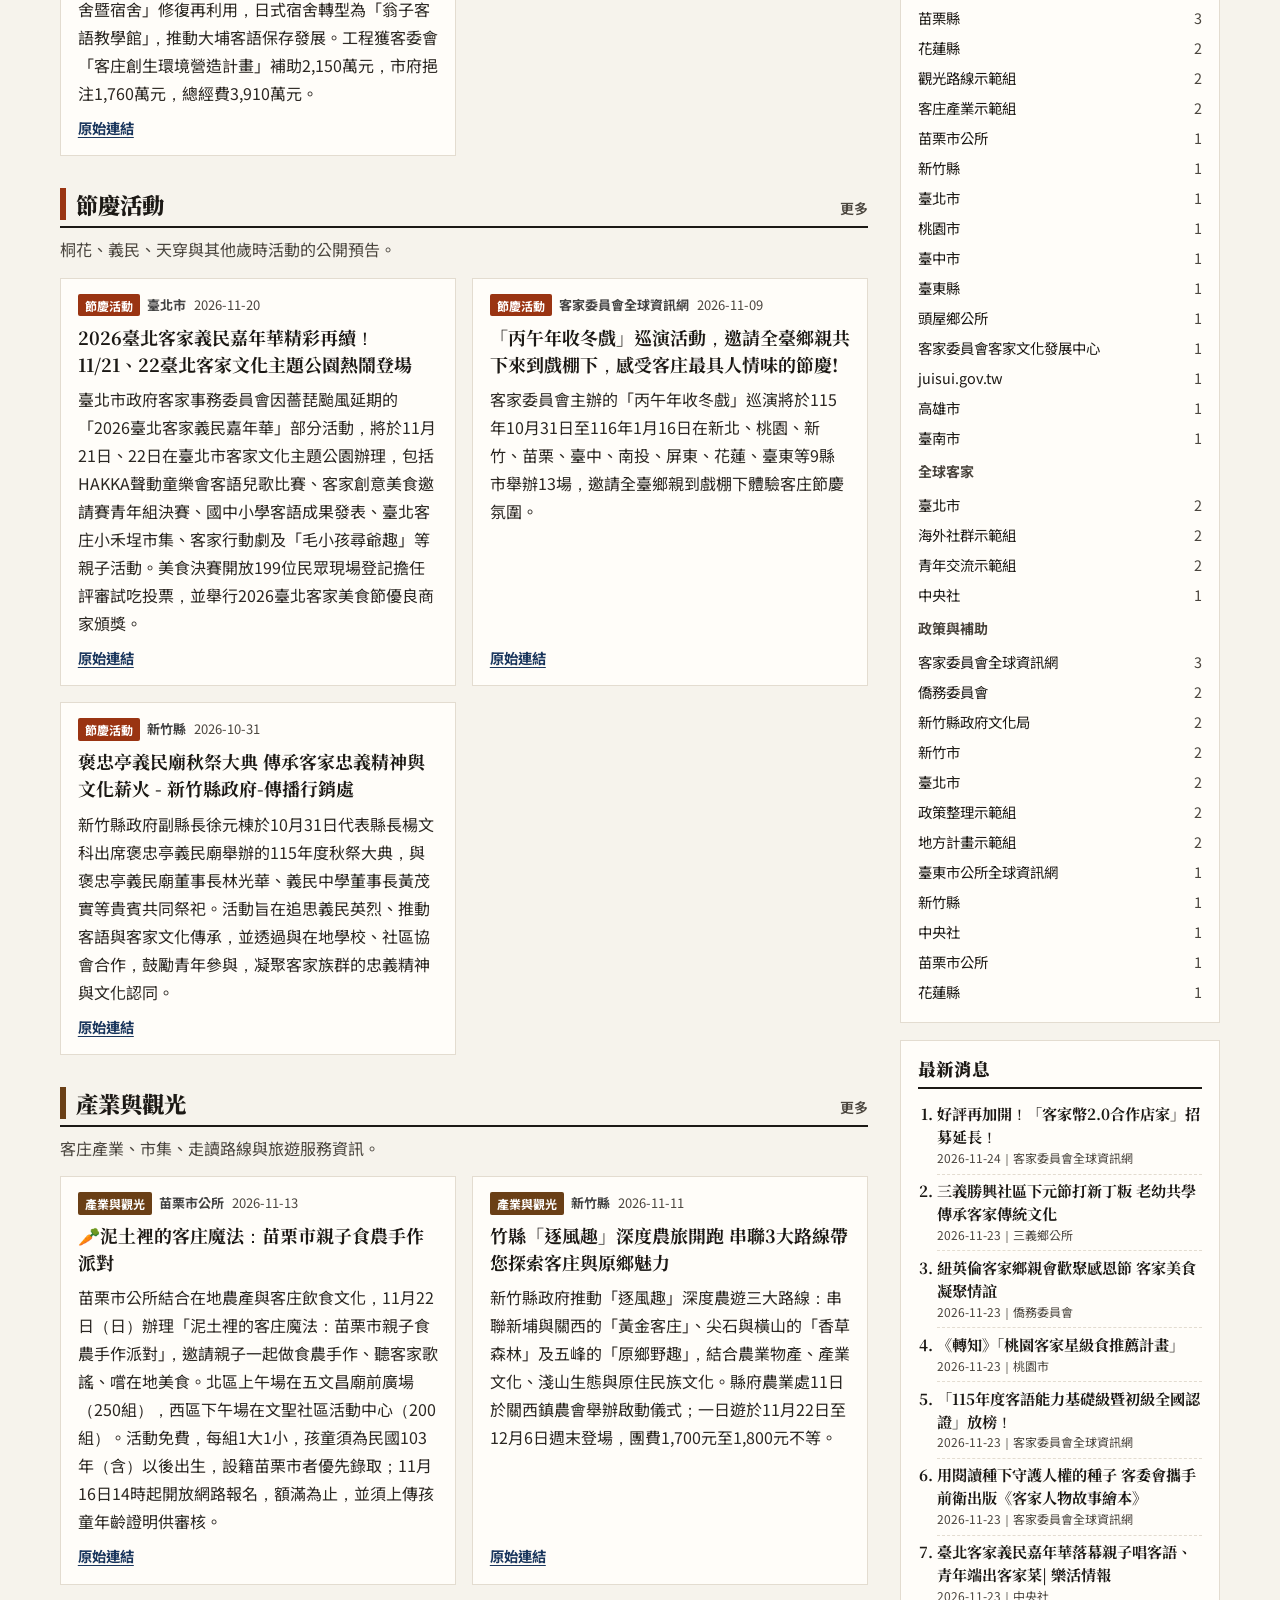
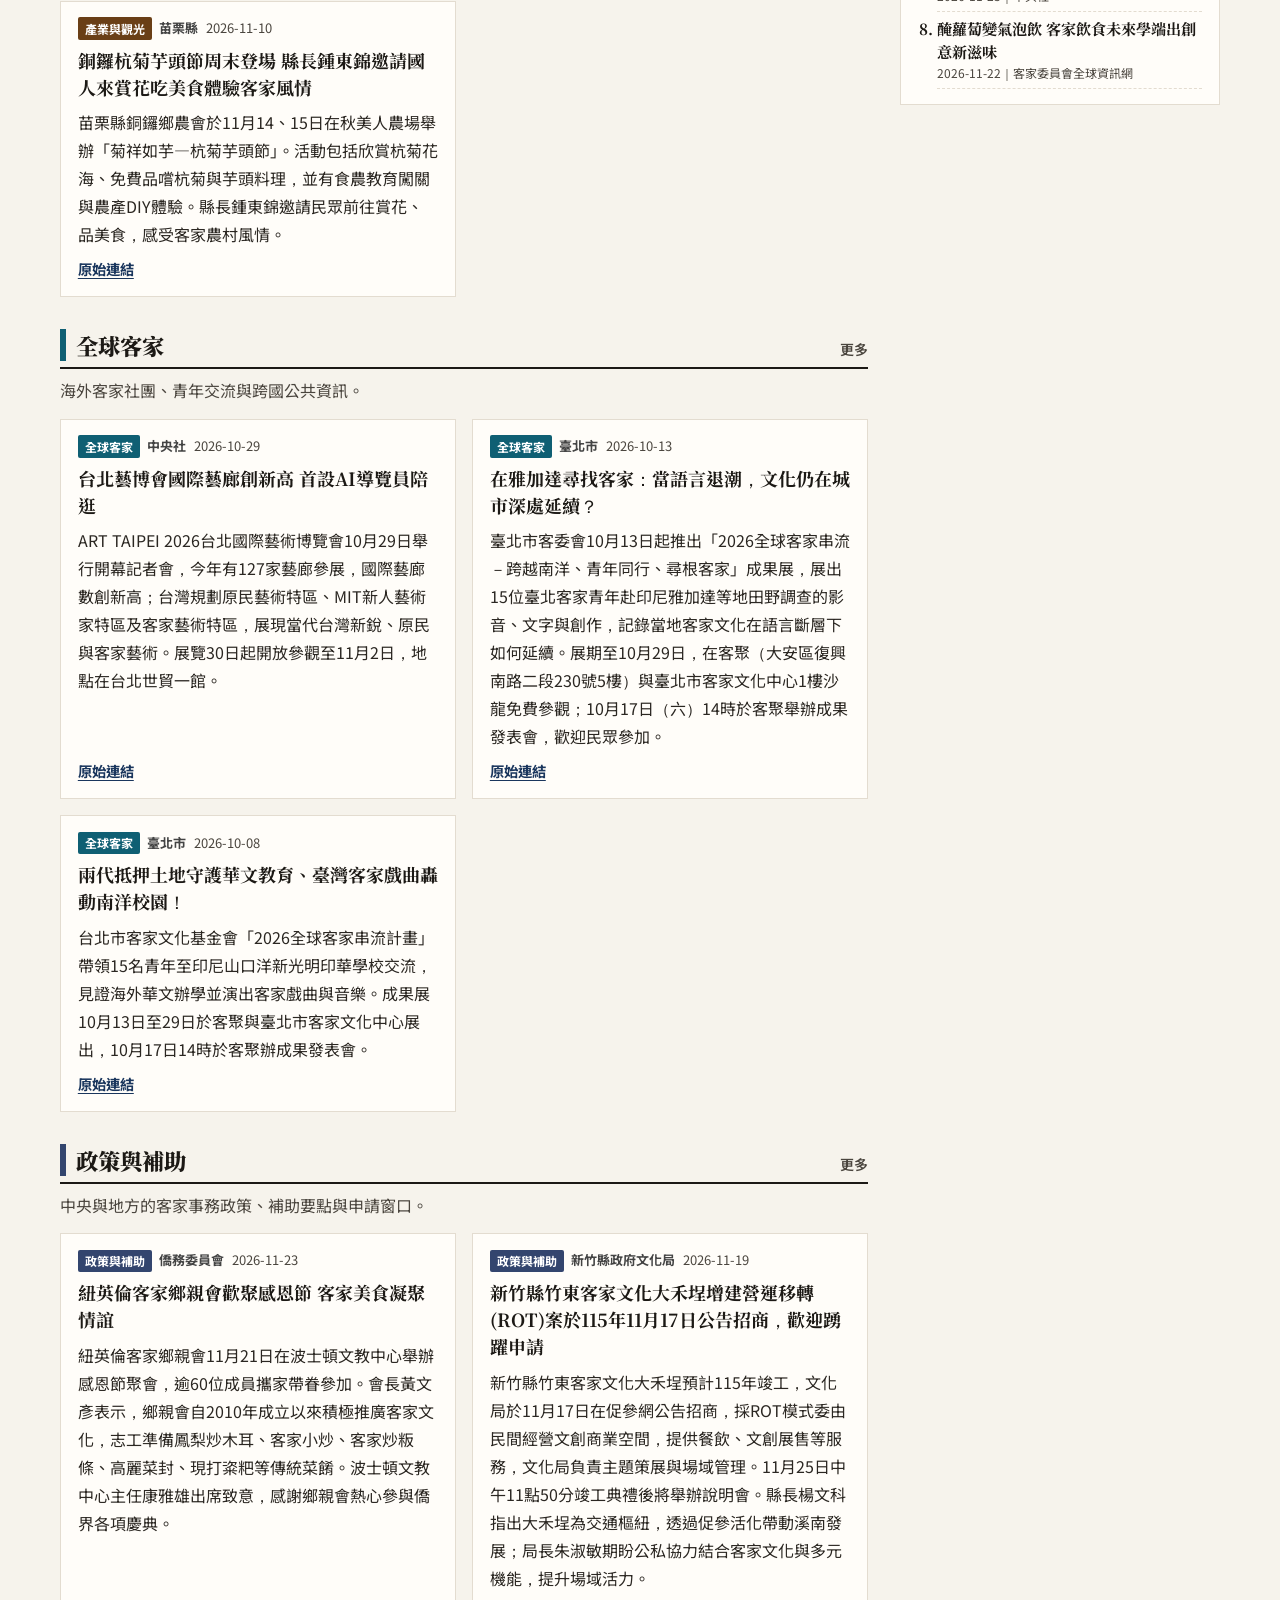
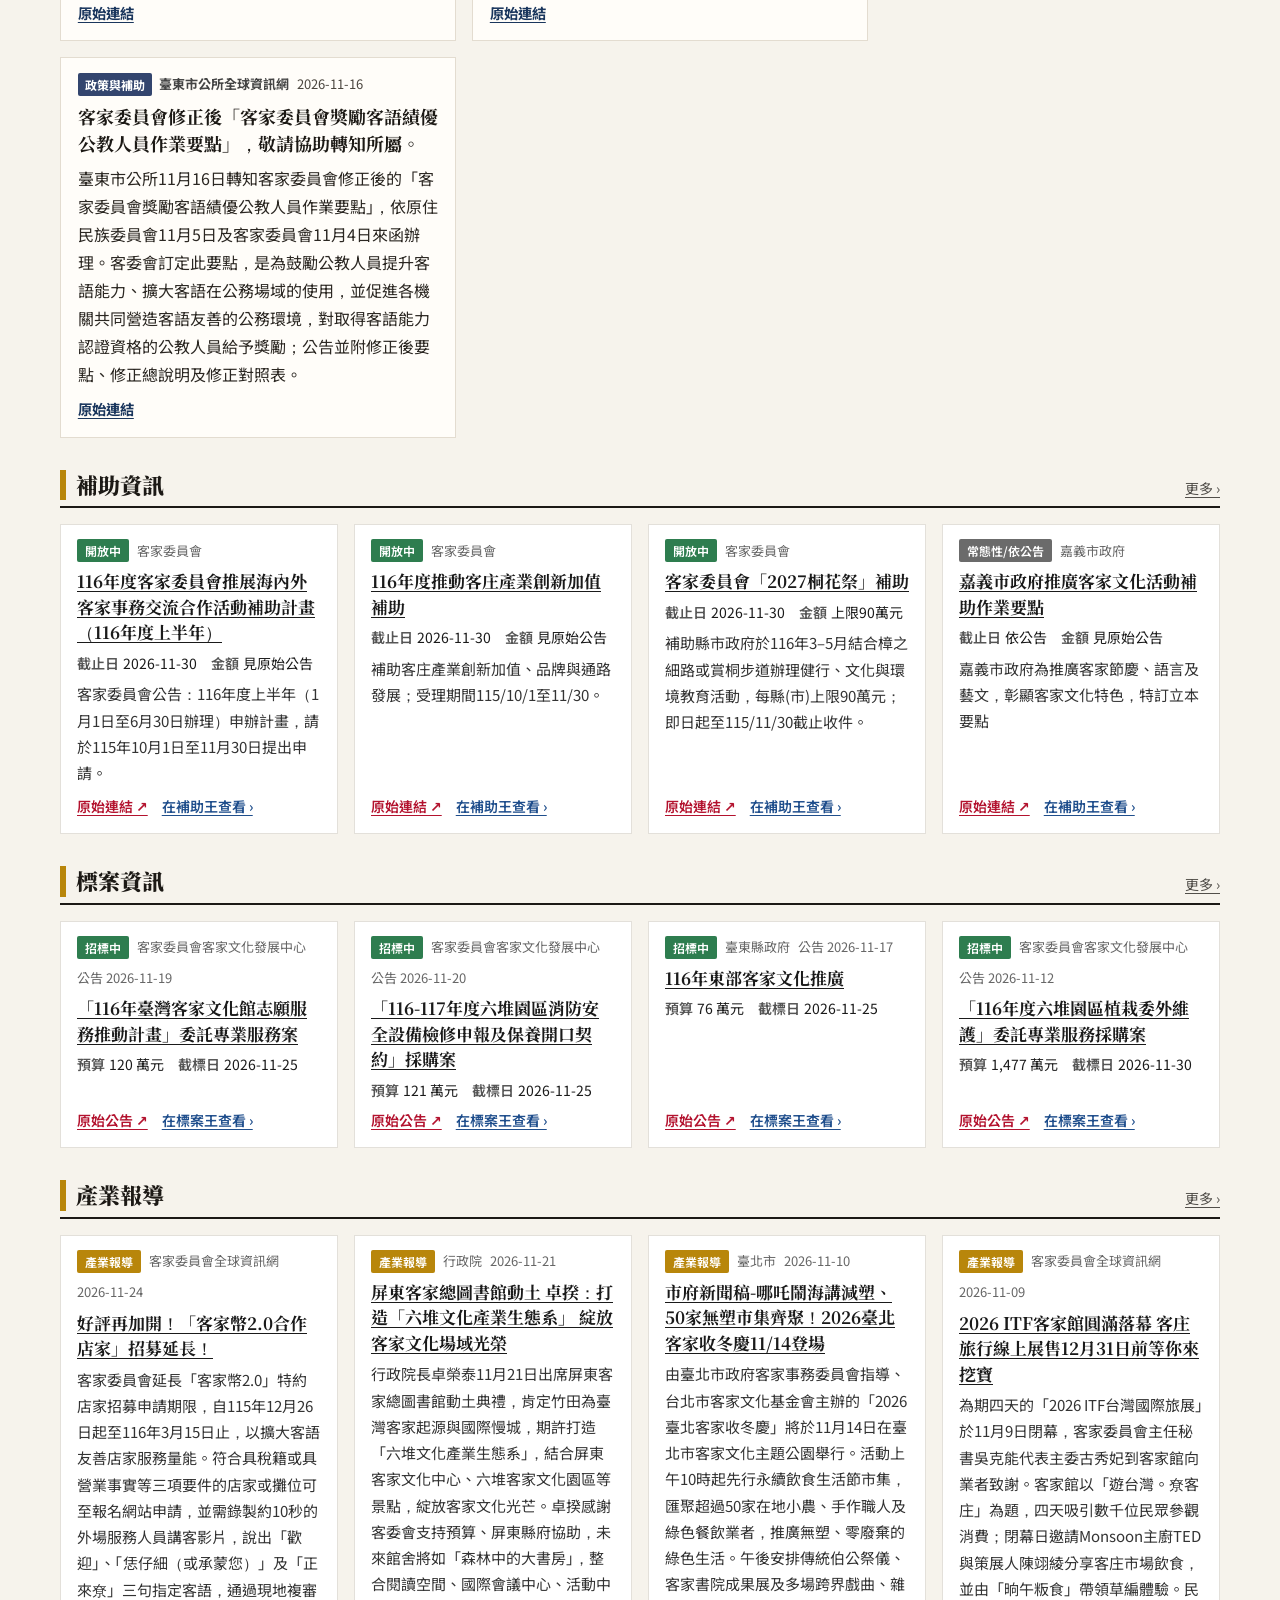
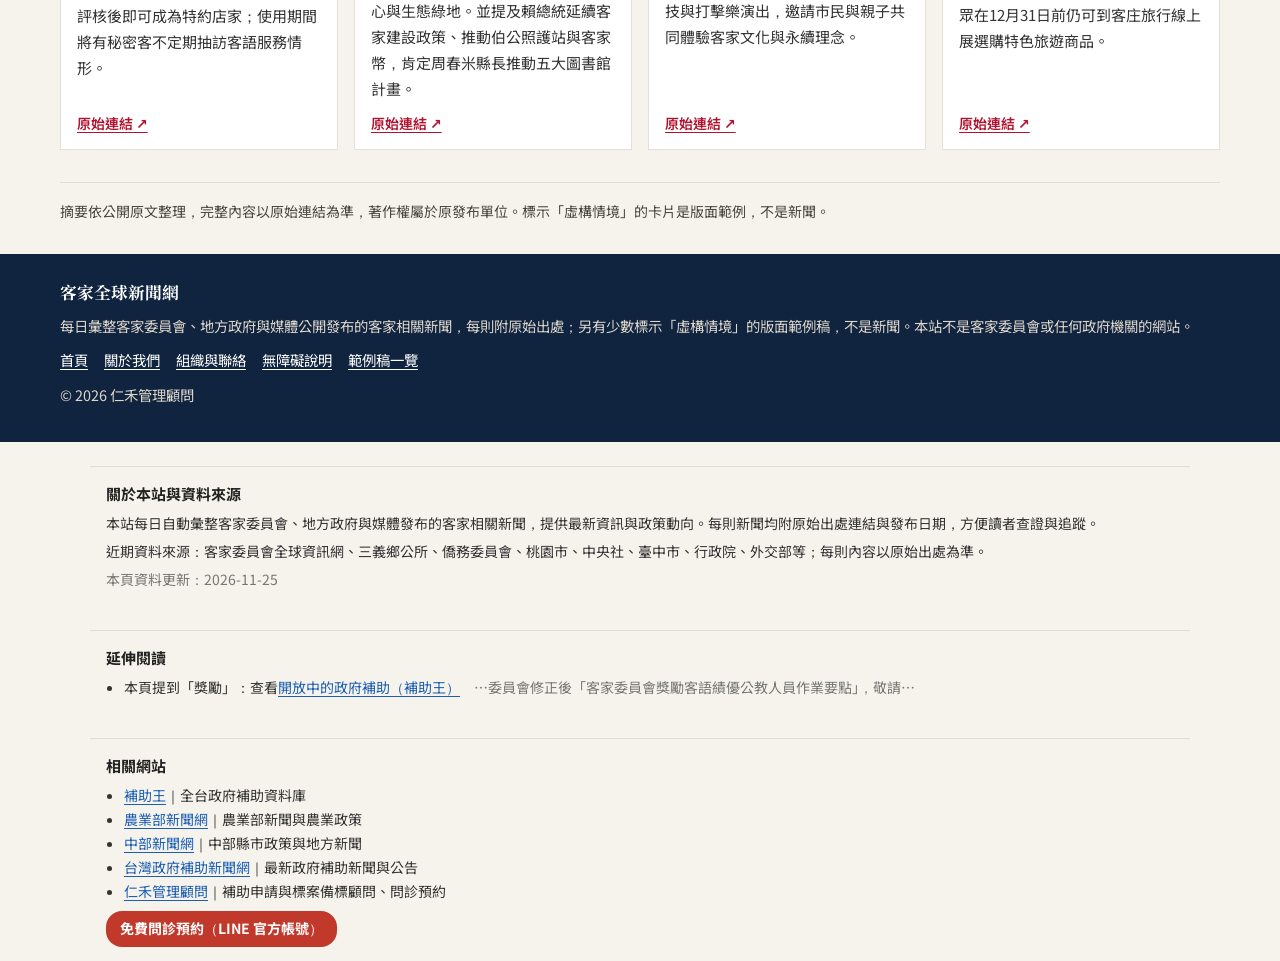
==== commit d6ea1517: "新聞更新 2026-11-25 05:02" ====
--- a/index.html
+++ b/index.html
@@ -77,6 +77,7 @@
 
 
 
+
 <!--GEO-->
 <link rel="canonical" href="https://web2.subsidyking.tw/">
 <meta property="og:type" content="website">
@@ -86,7 +87,7 @@
 <meta property="og:description" content="客家全球新聞網每日彙整客家委員會、地方政府與媒體的客家相關新聞，欄目包含客家文化、客庄新聞、客語推廣、節慶活動、產業與觀光、全球客家、政策與補助，每則附原始出處連結。">
 <meta property="og:url" content="https://web2.subsidyking.tw/">
 <meta name="twitter:card" content="summary"><meta name="twitter:title" content="客家全球新聞網｜Hakka Global News Network"><meta name="twitter:description" content="客家全球新聞網每日彙整客家委員會、地方政府與媒體的客家相關新聞，欄目包含客家文化、客庄新聞、客語推廣、節慶活動、產業與觀光、全球客家、政策與補助，每則附原始出處連結。">
-<script type="application/ld+json">{"@context":"https://schema.org","@graph":[{"@type":"Organization","@id":"https://web2.subsidyking.tw/#org","name":"仁禾管理顧問","url":"https://web2.subsidyking.tw/","email":"renhe74123@gmail.com","contactPoint":{"@type":"ContactPoint","contactType":"customer service","email":"renhe74123@gmail.com","availableLanguage":["zh-TW"]},"sameAs":["https://line.me/R/ti/p/@891tcxhu"]},{"@type":"WebSite","@id":"https://web2.subsidyking.tw/#website","url":"https://web2.subsidyking.tw/","name":"客家新聞網","description":"本站每日自動彙整客家委員會、地方政府與媒體發布的客家相關新聞，提供最新資訊與政策動向。每則新聞均附原始出處連結與發布日期，方便讀者查證與追蹤。","inLanguage":"zh-Hant-TW","publisher":{"@id":"https://web2.subsidyking.tw/#org"}},{"@type":"ItemList","@id":"https://web2.subsidyking.tw/#latest","name":"客家新聞網 最新內容","itemListElement":[{"@type":"ListItem","position":1,"name":"紐英倫客家鄉親會歡聚感恩節 客家美食凝聚情誼","url":"https://www.ocac.gov.tw/OCAC/Pages/Detail.aspx?nodeid=345&pid=93553455"},{"@type":"ListItem","position":2,"name":"《轉知》「桃園客家星級食推薦計畫」","url":"https://www.longtan.tycg.gov.tw/News_Content.aspx?n=5597&s=1998801"},{"@type":"ListItem","position":3,"name":"「115年度客語能力基礎級暨初級全國認證」放榜！","url":"https://www.hakka.gov.tw/chhakka/app/data/view?module=hotnews&id=25&serno=d9ef1ac0-098c-4326-b2d0-99b18df57141"},{"@type":"ListItem","position":4,"name":"用閱讀種下守護人權的種子 客委會攜手前衛出版《客家人物故事繪本》","url":"https://www.hakka.gov.tw/chhakka/app/data/view?module=hotnews&id=25&serno=714b3d50-ebe8-4444-905f-0eca7692d61c"},{"@type":"ListItem","position":5,"name":"臺北客家義民嘉年華落幕親子唱客語、青年端出客家菜| 樂活情報","url":"https://howlife.cna.com.tw/life/20261123s004.aspx"},{"@type":"ListItem","position":6,"name":"醃蘿蔔變氣泡飲 客家飲食未來學端出創意新滋味","url":"https://www.hakka.gov.tw/chhakka/app/data/view?module=hotnews&id=25&serno=ea28603d-d93a-494a-a860-7d528b21d123"},{"@type":"ListItem","position":7,"name":"蘇清泉造勢許諾10億元客家經費黃國昌站台力挺","url":"https://www.cna.com.tw/news/aipl/202611220190.aspx"},{"@type":"ListItem","position":8,"name":"豐原翁子國小校舍修復落成 客庄百年老校日式宿舍變身客語教學館","url":"https://www.taichung.gov.tw/3417109/post"},{"@type":"ListItem","position":9,"name":"六堆秋收豐景迎跑者 「2026六堆客庄巡禮走相逐」11月21日熱情開跑","url":"https://www.hakka.gov.tw/chhakka/app/data/view?module=hotnews&id=25&serno=844b6b47-bb02-47fd-890e-493b195df1b4"},{"@type":"ListItem","position":10,"name":"讓阿公阿婆成為故事主角！ 伯公照護站「繪本陪伴」成果展現客庄新活力","url":"https://www.hakka.gov.tw/chhakka/app/data/view?module=hotnews&id=25&serno=6a2e22d8-64d5-40eb-af6b-028e9197c6ad"}]},{"@type":"WebPage","@id":"https://web2.subsidyking.tw/#webpage","url":"https://web2.subsidyking.tw/","name":"客家全球新聞網｜Hakka Global News Network","isPartOf":{"@id":"https://web2.subsidyking.tw/#website"},"dateModified":"2026-11-25","about":"客家新聞與客庄政策"}]}</script><!--/GEO-->
+<script type="application/ld+json">{"@context":"https://schema.org","@graph":[{"@type":"Organization","@id":"https://web2.subsidyking.tw/#org","name":"仁禾管理顧問","url":"https://web2.subsidyking.tw/","email":"renhe74123@gmail.com","contactPoint":{"@type":"ContactPoint","contactType":"customer service","email":"renhe74123@gmail.com","availableLanguage":["zh-TW"]},"sameAs":["https://line.me/R/ti/p/@891tcxhu"]},{"@type":"WebSite","@id":"https://web2.subsidyking.tw/#website","url":"https://web2.subsidyking.tw/","name":"客家新聞網","description":"本站每日自動彙整客家委員會、地方政府與媒體發布的客家相關新聞，提供最新資訊與政策動向。每則新聞均附原始出處連結與發布日期，方便讀者查證與追蹤。","inLanguage":"zh-Hant-TW","publisher":{"@id":"https://web2.subsidyking.tw/#org"}},{"@type":"ItemList","@id":"https://web2.subsidyking.tw/#latest","name":"客家新聞網 最新內容","itemListElement":[{"@type":"ListItem","position":1,"name":"好評再加開！「客家幣2.0合作店家」招募延長！","url":"https://www.hakka.gov.tw/chhakka/app/data/view?module=hotnews&id=25&serno=69574a8a-3009-4a1c-a056-91241fdc6b8b"},{"@type":"ListItem","position":2,"name":"三義勝興社區下元節打新丁粄 老幼共學傳承客家傳統文化","url":"https://www.sanyi.gov.tw/News_Content.aspx?n=3510&sms=10684&s=1018195"},{"@type":"ListItem","position":3,"name":"紐英倫客家鄉親會歡聚感恩節 客家美食凝聚情誼","url":"https://www.ocac.gov.tw/OCAC/Pages/Detail.aspx?nodeid=345&pid=93553455"},{"@type":"ListItem","position":4,"name":"《轉知》「桃園客家星級食推薦計畫」","url":"https://www.longtan.tycg.gov.tw/News_Content.aspx?n=5597&s=1998801"},{"@type":"ListItem","position":5,"name":"「115年度客語能力基礎級暨初級全國認證」放榜！","url":"https://www.hakka.gov.tw/chhakka/app/data/view?module=hotnews&id=25&serno=d9ef1ac0-098c-4326-b2d0-99b18df57141"},{"@type":"ListItem","position":6,"name":"用閱讀種下守護人權的種子 客委會攜手前衛出版《客家人物故事繪本》","url":"https://www.hakka.gov.tw/chhakka/app/data/view?module=hotnews&id=25&serno=714b3d50-ebe8-4444-905f-0eca7692d61c"},{"@type":"ListItem","position":7,"name":"臺北客家義民嘉年華落幕親子唱客語、青年端出客家菜| 樂活情報","url":"https://howlife.cna.com.tw/life/20261123s004.aspx"},{"@type":"ListItem","position":8,"name":"醃蘿蔔變氣泡飲 客家飲食未來學端出創意新滋味","url":"https://www.hakka.gov.tw/chhakka/app/data/view?module=hotnews&id=25&serno=ea28603d-d93a-494a-a860-7d528b21d123"},{"@type":"ListItem","position":9,"name":"蘇清泉造勢許諾10億元客家經費黃國昌站台力挺","url":"https://www.cna.com.tw/news/aipl/202611220190.aspx"},{"@type":"ListItem","position":10,"name":"豐原翁子國小校舍修復落成 客庄百年老校日式宿舍變身客語教學館","url":"https://www.taichung.gov.tw/3417109/post"}]},{"@type":"WebPage","@id":"https://web2.subsidyking.tw/#webpage","url":"https://web2.subsidyking.tw/","name":"客家全球新聞網｜Hakka Global News Network","isPartOf":{"@id":"https://web2.subsidyking.tw/#website"},"dateModified":"2026-11-25","about":"客家新聞與客庄政策"}]}</script><!--/GEO-->
 </head>
 <body>
 <a class="skip" href="#main">跳至主要內容</a>
@@ -97,7 +98,7 @@
     <p class="edition"><span class="pill">每日更新</span>彙整公開新聞</p>
   </div>
   <p class="tagline">服務臺灣客家社區與全球客家社群。每則新聞附原始出處；本站不是政府機關網站。</p>
-</div></header><!--MX:geosum--><section class="geo-sum mx-geosum" aria-label="重點摘要" style="max-width:1100px;margin:12px auto 0;padding:10px 16px;background:#fffdf7;border-left:4px solid #f08a24;font-size:14px;line-height:1.7;color:#333;box-sizing:border-box"><b>重點摘要：</b>客家新聞網｜客家新聞與客庄政策。目前收錄 230 則，最新一則日期 2026-11-23；每則附原始出處連結，內容以原發布單位公告為準。維護：仁禾管理顧問。</section><!--/MX:geosum--><div class="rhm"><b>仁禾管理顧問</b><br><a href="mailto:renhe74123@gmail.com">renhe74123@gmail.com</a><br><a href="https://line.me/R/ti/p/@891tcxhu" target="_blank" rel="noopener">LINE 官方帳號：@891tcxhu</a></div>
+</div></header><!--MX:geosum--><section class="geo-sum mx-geosum" aria-label="重點摘要" style="max-width:1100px;margin:12px auto 0;padding:10px 16px;background:#fffdf7;border-left:4px solid #f08a24;font-size:14px;line-height:1.7;color:#333;box-sizing:border-box"><b>重點摘要：</b>客家新聞網｜客家新聞與客庄政策。目前收錄 232 則，最新一則日期 2026-11-24；每則附原始出處連結，內容以原發布單位公告為準。維護：仁禾管理顧問。</section><!--/MX:geosum--><div class="rhm"><b>仁禾管理顧問</b><br><a href="mailto:renhe74123@gmail.com">renhe74123@gmail.com</a><br><a href="https://line.me/R/ti/p/@891tcxhu" target="_blank" rel="noopener">LINE 官方帳號：@891tcxhu</a></div>
 <nav class="sitenav" aria-label="網站導覽"><div class="wrap">
   <a href="./" aria-current="page">首頁</a>
   <a href="about.html">關於我們</a>
@@ -151,6 +152,6 @@
 <script src="data.js"></script>
 <script src="extras.js"></script><script src="extras-ui.js"></script><script src="app.js"></script>
 <script src="a11y.js"></script>
-<!--MX:about--><section class="mx-box mx-about" id="about-data" aria-label="關於本站與資料來源"><h2>關於本站與資料來源</h2><p style="margin:0">本站每日自動彙整客家委員會、地方政府與媒體發布的客家相關新聞，提供最新資訊與政策動向。每則新聞均附原始出處連結與發布日期，方便讀者查證與追蹤。</p><p style="margin:4px 0 0">近期資料來源：僑務委員會、桃園市、客家委員會全球資訊網、中央社、臺中市、行政院、外交部、苗栗市公所等；每則內容以原始出處為準。</p><p style="margin:4px 0 0;color:#777">本頁資料更新：2026-11-25</p></section><!--/MX:about--><!--MX:context--><section class="mx-box mx-context" aria-label="延伸閱讀"><h2>延伸閱讀</h2><ul><li>本頁提到「獎勵」：查看<a href="https://www.subsidyking.tw/">開放中的政府補助（補助王）</a><span style="color:#777">　…委員會修正後「客家委員會獎勵客語績優公教人員作業要點」，敬請…</span></li></ul></section><!--/MX:context--><!--MX:footer--><style>.mx-box{max-width:1100px;margin:24px auto 0;padding:14px 16px;box-sizing:border-box;font-size:14px;line-height:1.7;color:#333;border-top:1px solid #ddd}.mx-box h2{font-size:15px;margin:0 0 6px;color:#222}.mx-box ul{margin:0;padding-left:18px}.mx-box a{color:#1a5fb4}.mx-cta{display:inline-block;margin-top:8px;padding:6px 14px;background:#c0392b;color:#fff!important;border-radius:16px;text-decoration:none;font-weight:bold}.mx-fab{position:fixed;right:14px;bottom:16px;z-index:9990;padding:10px 16px;background:#c0392b;color:#fff!important;border-radius:22px;box-shadow:0 2px 8px rgba(0,0,0,.25);text-decoration:none;font-weight:bold;font-size:15px}@media (max-width:860px){body{padding-bottom:96px}.geo-sum{padding-bottom:20px}.mx-fab{bottom:12px;right:12px}}@media print{.mx-fab{display:none}}</style><aside class="mx-box mx-related" aria-label="相關網站"><h2>相關網站</h2><ul><li><a href="https://www.subsidyking.tw/">補助王</a>｜全台政府補助資料庫</li><li><a href="https://web9.subsidyking.tw/">農業部新聞網</a>｜農業部新聞與農業政策</li><li><a href="https://web12.subsidyking.tw/">中部新聞網</a>｜中部縣市政策與地方新聞</li><li><a href="https://news.subsidyking.tw/">台灣政府補助新聞網</a>｜最新政府補助新聞與公告</li><li><a href="https://web18.subsidyking.tw/?utm_source=web2.subsidyking.tw&utm_medium=matrix">仁禾管理顧問</a>｜補助申請與標案備標顧問、問診預約</li></ul><a class="mx-cta" href="https://line.me/R/ti/p/@891tcxhu" target="_blank" rel="noopener" onclick="if(window.gtag)gtag('event','click_consult',{site:'web2.subsidyking.tw'})">免費問診預約（LINE 官方帳號）</a></aside><!--/MX:footer-->
+<!--MX:about--><section class="mx-box mx-about" id="about-data" aria-label="關於本站與資料來源"><h2>關於本站與資料來源</h2><p style="margin:0">本站每日自動彙整客家委員會、地方政府與媒體發布的客家相關新聞，提供最新資訊與政策動向。每則新聞均附原始出處連結與發布日期，方便讀者查證與追蹤。</p><p style="margin:4px 0 0">近期資料來源：客家委員會全球資訊網、三義鄉公所、僑務委員會、桃園市、中央社、臺中市、行政院、外交部等；每則內容以原始出處為準。</p><p style="margin:4px 0 0;color:#777">本頁資料更新：2026-11-25</p></section><!--/MX:about--><!--MX:context--><section class="mx-box mx-context" aria-label="延伸閱讀"><h2>延伸閱讀</h2><ul><li>本頁提到「獎勵」：查看<a href="https://www.subsidyking.tw/">開放中的政府補助（補助王）</a><span style="color:#777">　…委員會修正後「客家委員會獎勵客語績優公教人員作業要點」，敬請…</span></li></ul></section><!--/MX:context--><!--MX:footer--><style>.mx-box{max-width:1100px;margin:24px auto 0;padding:14px 16px;box-sizing:border-box;font-size:14px;line-height:1.7;color:#333;border-top:1px solid #ddd}.mx-box h2{font-size:15px;margin:0 0 6px;color:#222}.mx-box ul{margin:0;padding-left:18px}.mx-box a{color:#1a5fb4}.mx-cta{display:inline-block;margin-top:8px;padding:6px 14px;background:#c0392b;color:#fff!important;border-radius:16px;text-decoration:none;font-weight:bold}.mx-fab{position:fixed;right:14px;bottom:16px;z-index:9990;padding:10px 16px;background:#c0392b;color:#fff!important;border-radius:22px;box-shadow:0 2px 8px rgba(0,0,0,.25);text-decoration:none;font-weight:bold;font-size:15px}@media (max-width:860px){body{padding-bottom:96px}.geo-sum{padding-bottom:20px}.mx-fab{bottom:12px;right:12px}}@media print{.mx-fab{display:none}}</style><aside class="mx-box mx-related" aria-label="相關網站"><h2>相關網站</h2><ul><li><a href="https://www.subsidyking.tw/">補助王</a>｜全台政府補助資料庫</li><li><a href="https://web9.subsidyking.tw/">農業部新聞網</a>｜農業部新聞與農業政策</li><li><a href="https://web12.subsidyking.tw/">中部新聞網</a>｜中部縣市政策與地方新聞</li><li><a href="https://news.subsidyking.tw/">台灣政府補助新聞網</a>｜最新政府補助新聞與公告</li><li><a href="https://web18.subsidyking.tw/?utm_source=web2.subsidyking.tw&utm_medium=matrix">仁禾管理顧問</a>｜補助申請與標案備標顧問、問診預約</li></ul><a class="mx-cta" href="https://line.me/R/ti/p/@891tcxhu" target="_blank" rel="noopener" onclick="if(window.gtag)gtag('event','click_consult',{site:'web2.subsidyking.tw'})">免費問診預約（LINE 官方帳號）</a></aside><!--/MX:footer-->
 </body>
 </html>
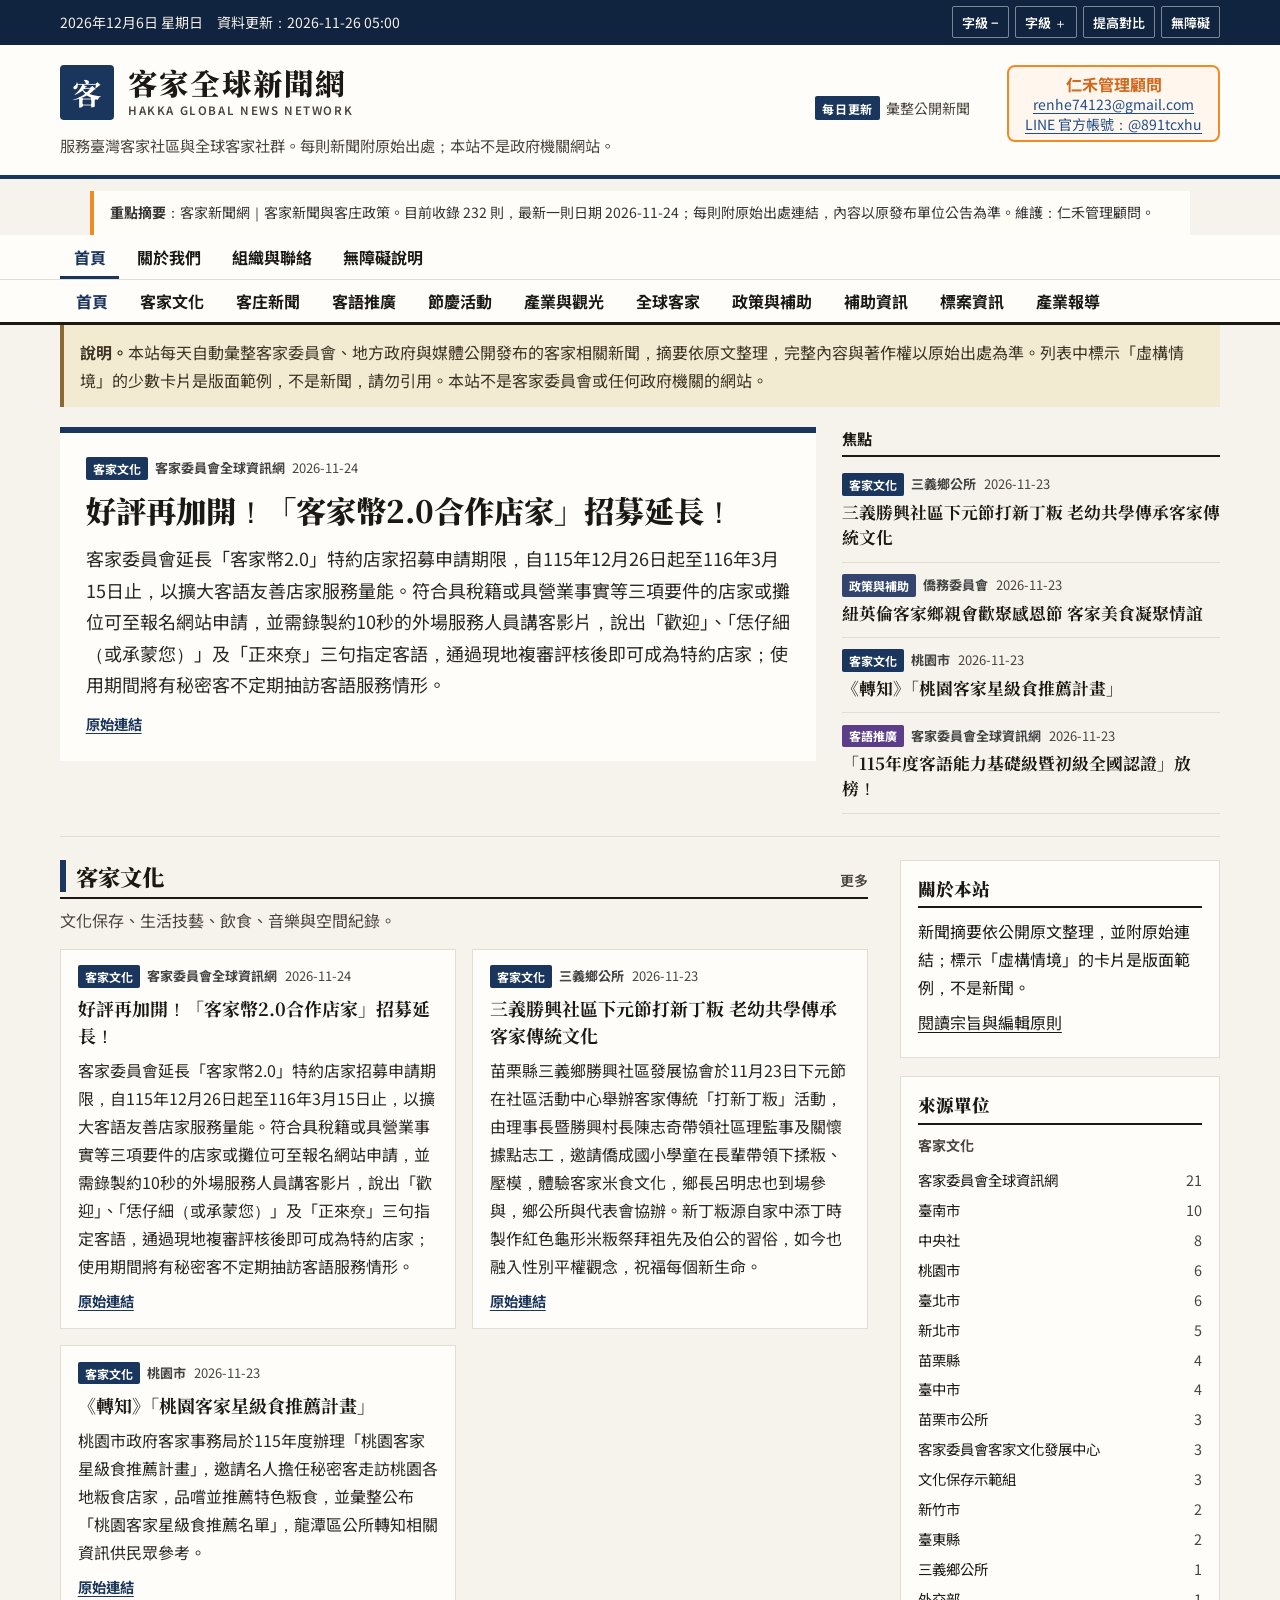
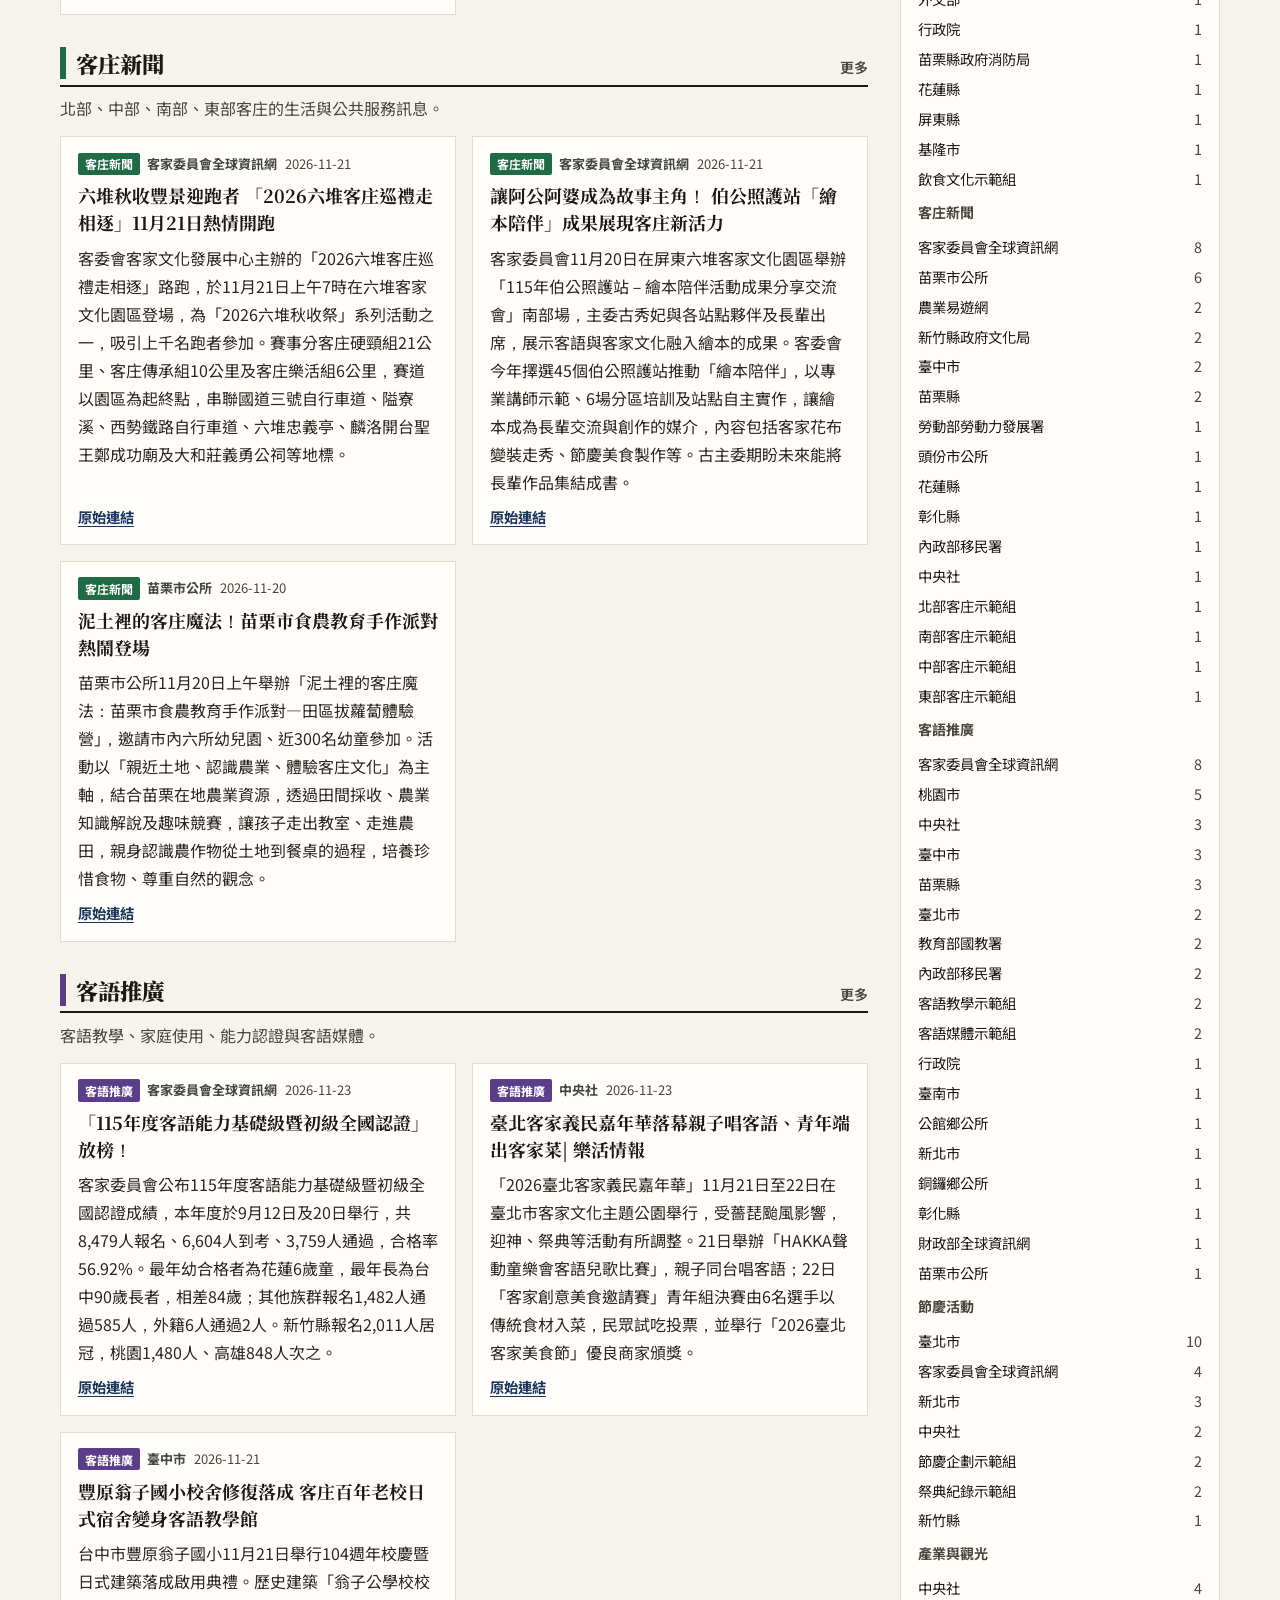
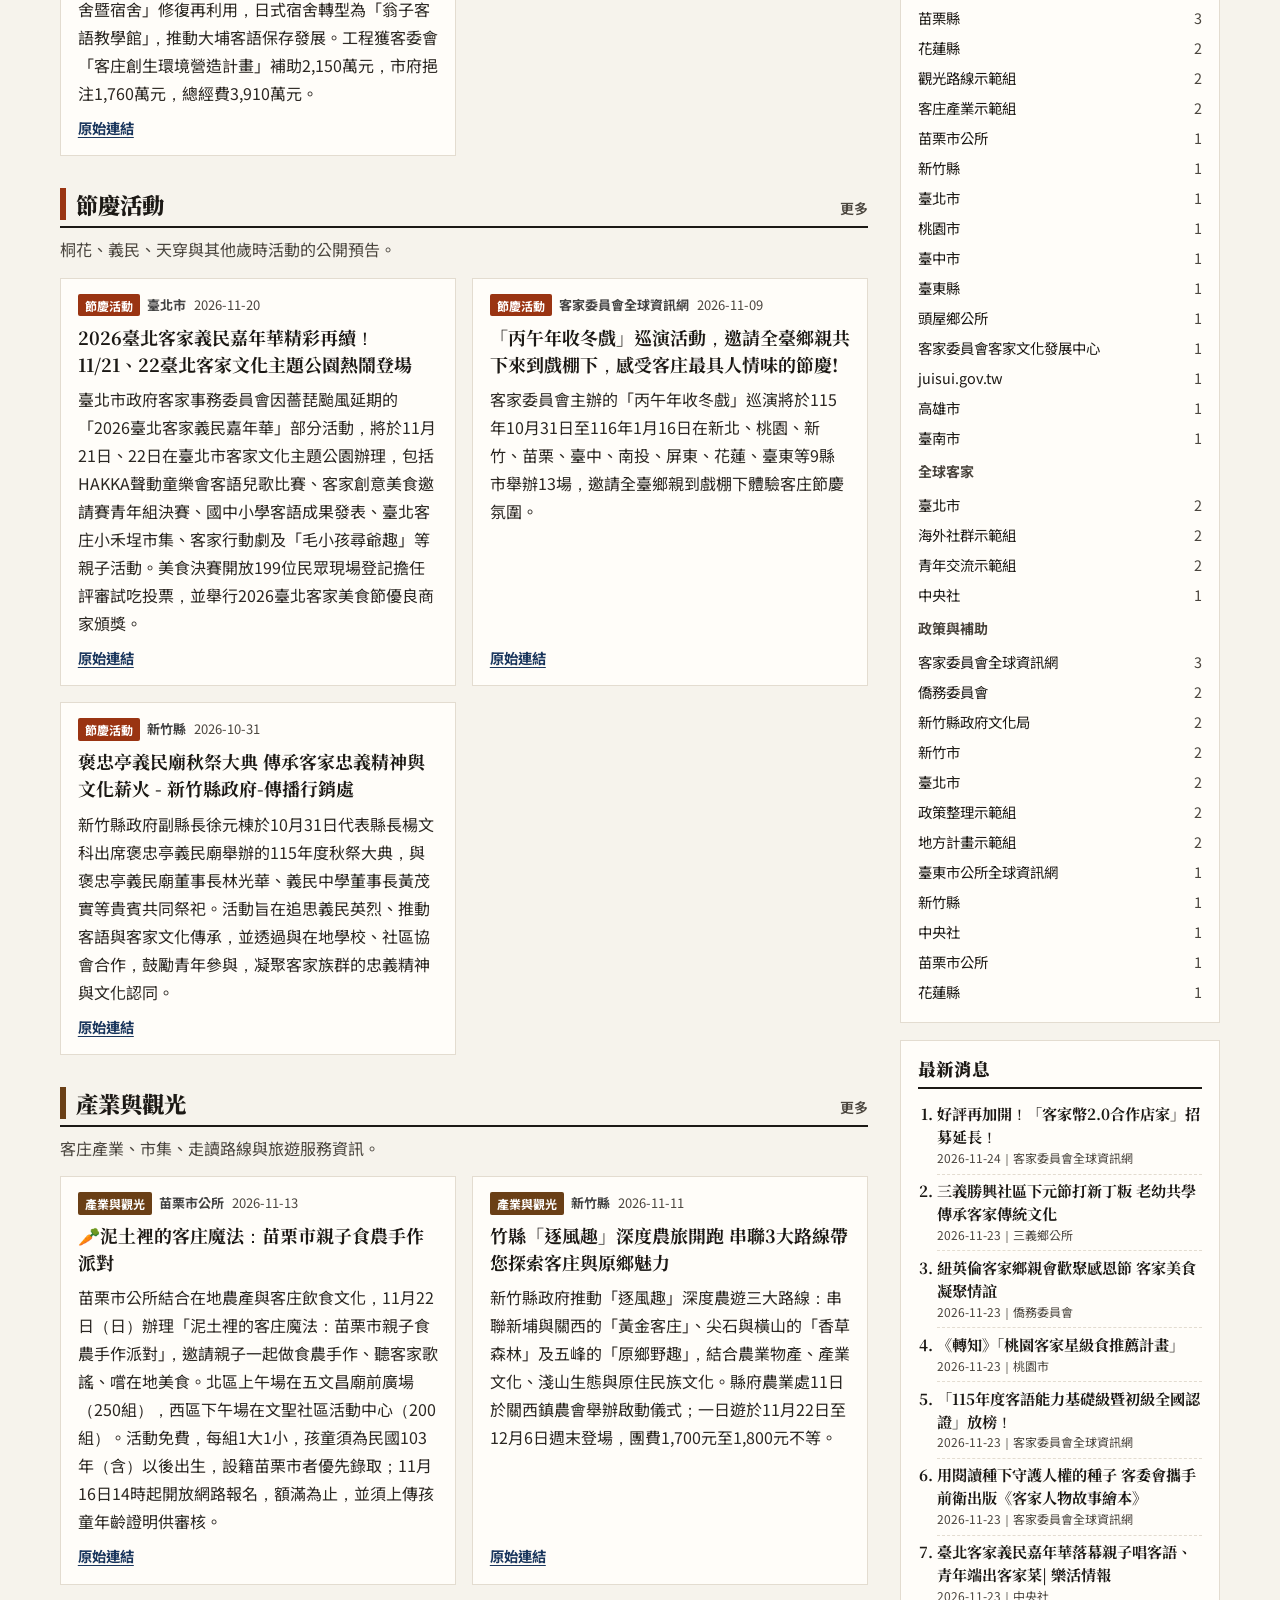
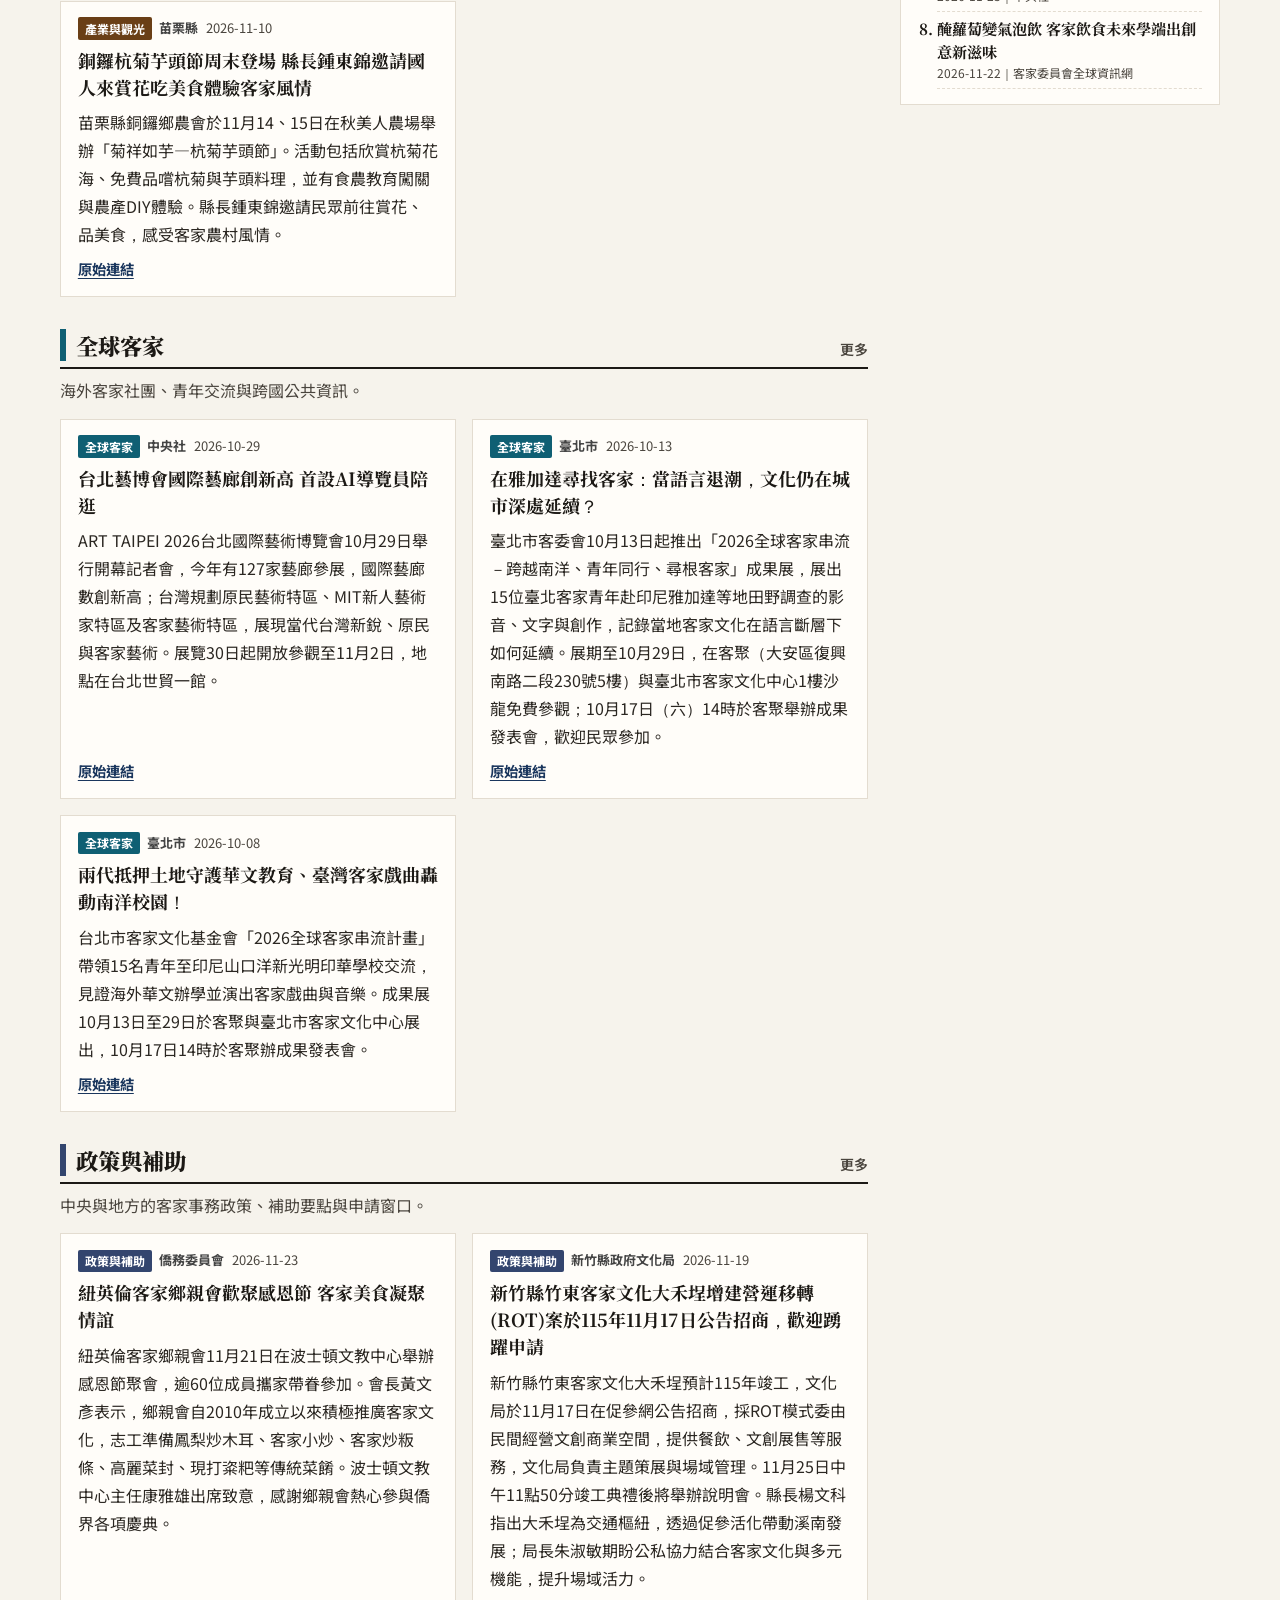
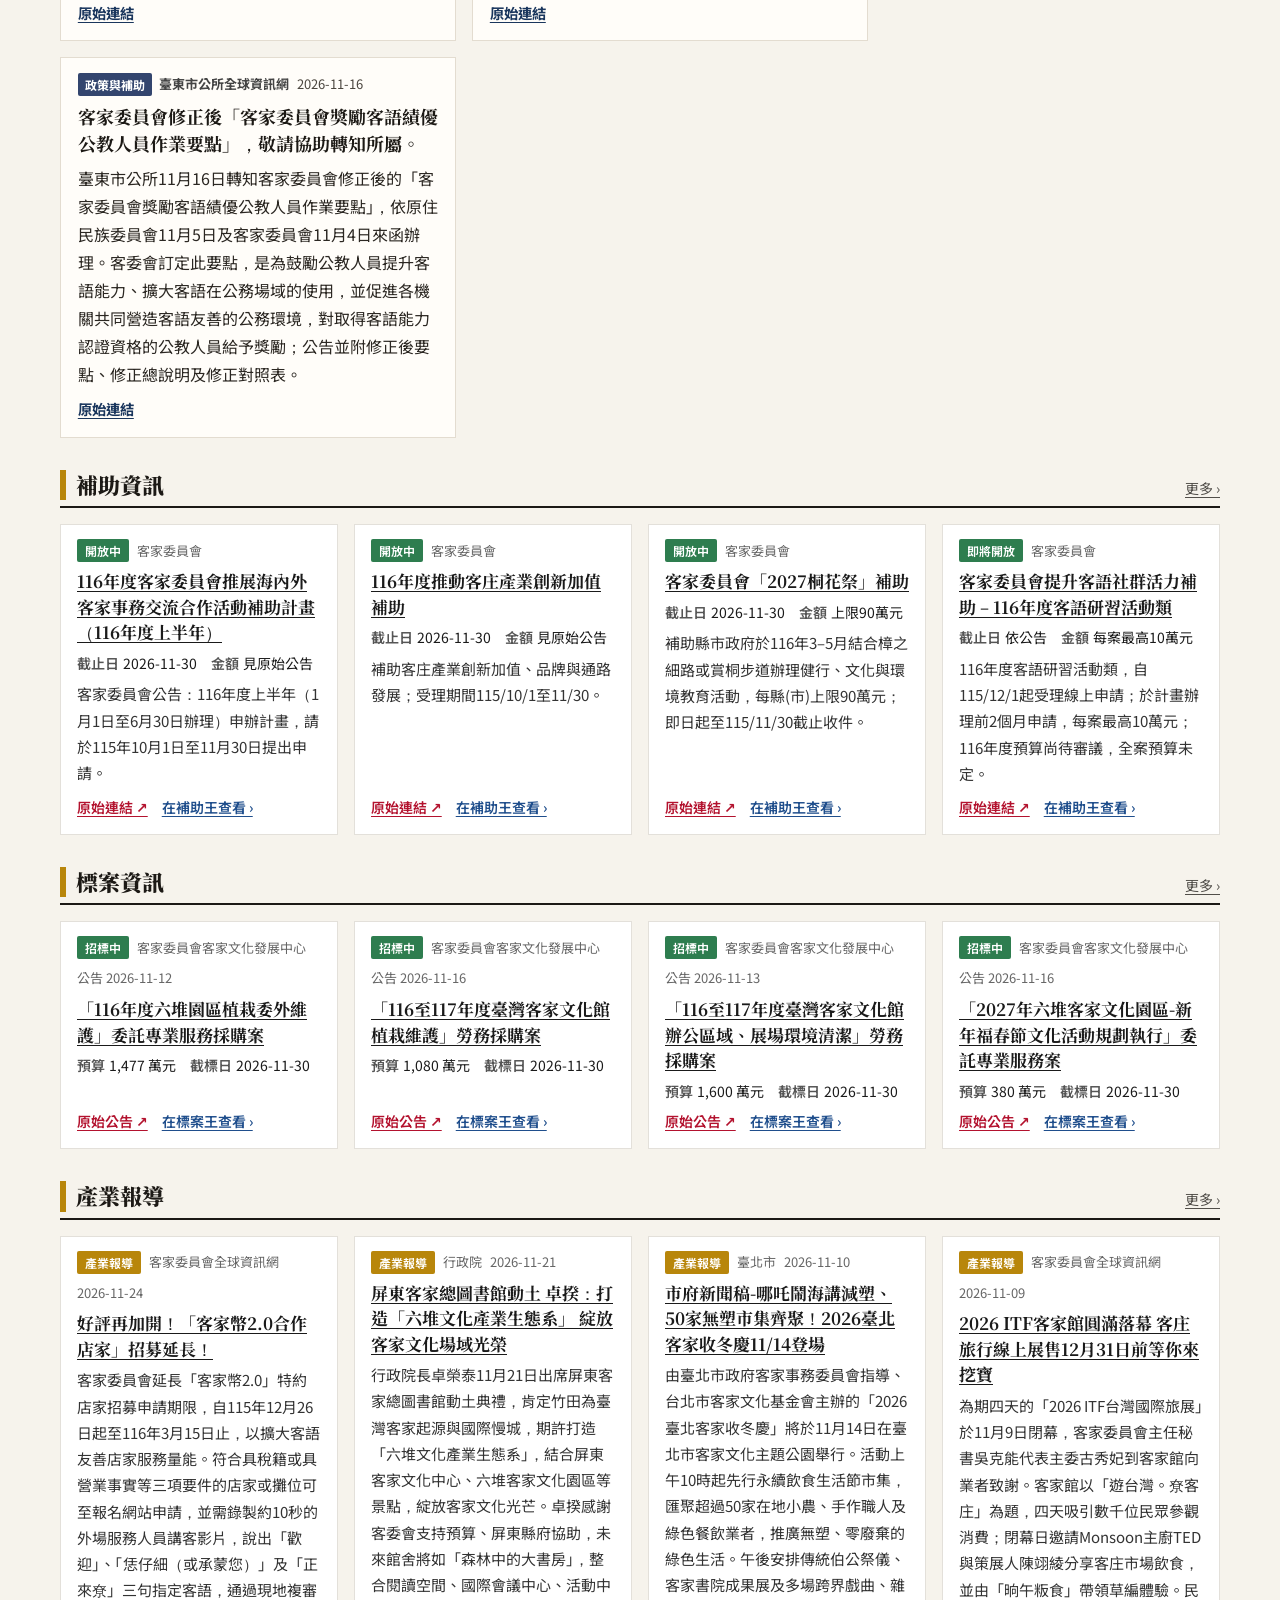
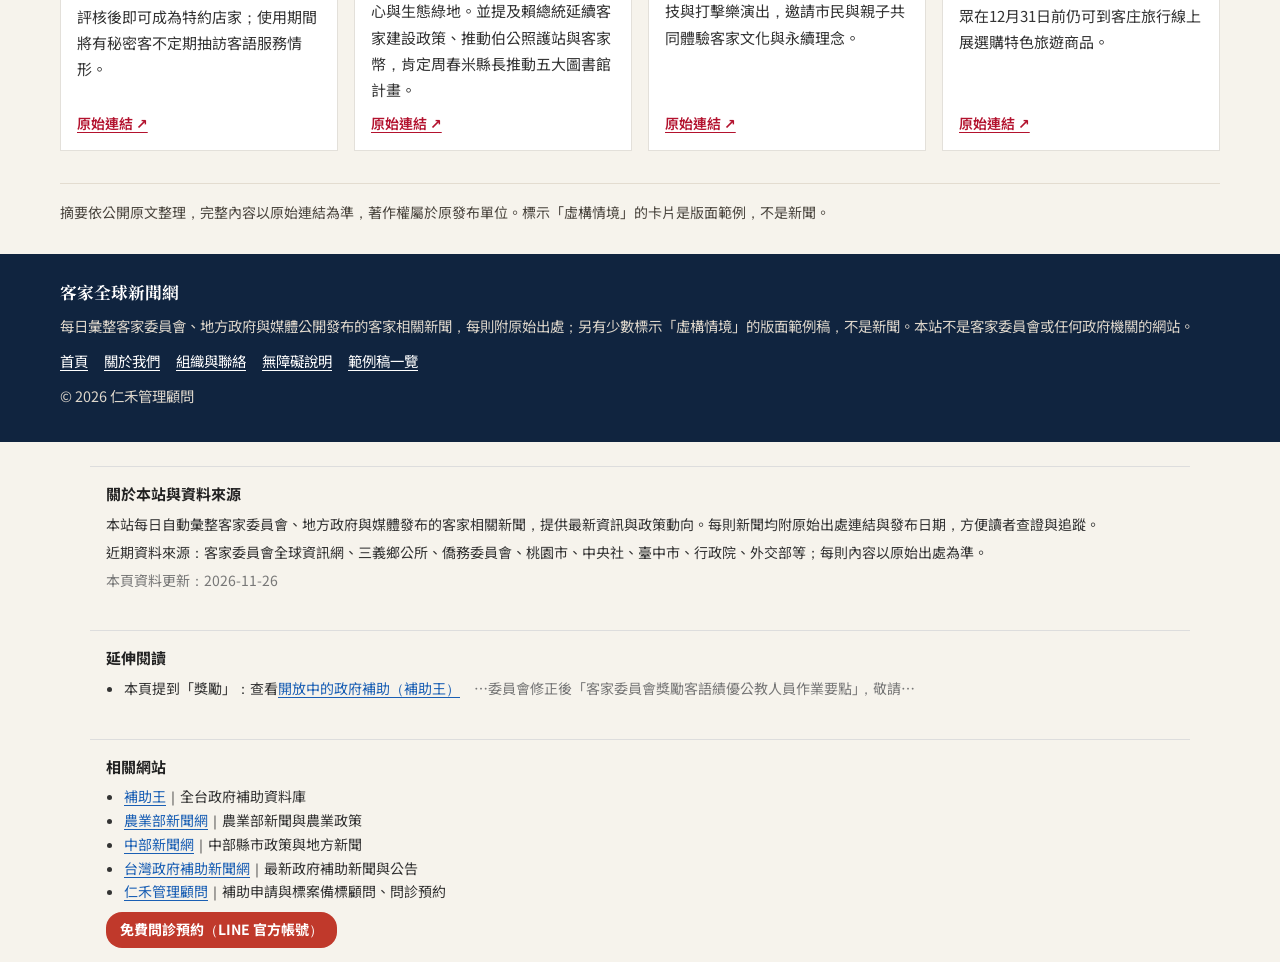
==== commit 2d099132: "新聞更新 2026-11-26 05:00" ====
--- a/index.html
+++ b/index.html
@@ -78,6 +78,7 @@
 
 
 
+
 <!--GEO-->
 <link rel="canonical" href="https://web2.subsidyking.tw/">
 <meta property="og:type" content="website">
@@ -87,7 +88,7 @@
 <meta property="og:description" content="客家全球新聞網每日彙整客家委員會、地方政府與媒體的客家相關新聞，欄目包含客家文化、客庄新聞、客語推廣、節慶活動、產業與觀光、全球客家、政策與補助，每則附原始出處連結。">
 <meta property="og:url" content="https://web2.subsidyking.tw/">
 <meta name="twitter:card" content="summary"><meta name="twitter:title" content="客家全球新聞網｜Hakka Global News Network"><meta name="twitter:description" content="客家全球新聞網每日彙整客家委員會、地方政府與媒體的客家相關新聞，欄目包含客家文化、客庄新聞、客語推廣、節慶活動、產業與觀光、全球客家、政策與補助，每則附原始出處連結。">
-<script type="application/ld+json">{"@context":"https://schema.org","@graph":[{"@type":"Organization","@id":"https://web2.subsidyking.tw/#org","name":"仁禾管理顧問","url":"https://web2.subsidyking.tw/","email":"renhe74123@gmail.com","contactPoint":{"@type":"ContactPoint","contactType":"customer service","email":"renhe74123@gmail.com","availableLanguage":["zh-TW"]},"sameAs":["https://line.me/R/ti/p/@891tcxhu"]},{"@type":"WebSite","@id":"https://web2.subsidyking.tw/#website","url":"https://web2.subsidyking.tw/","name":"客家新聞網","description":"本站每日自動彙整客家委員會、地方政府與媒體發布的客家相關新聞，提供最新資訊與政策動向。每則新聞均附原始出處連結與發布日期，方便讀者查證與追蹤。","inLanguage":"zh-Hant-TW","publisher":{"@id":"https://web2.subsidyking.tw/#org"}},{"@type":"ItemList","@id":"https://web2.subsidyking.tw/#latest","name":"客家新聞網 最新內容","itemListElement":[{"@type":"ListItem","position":1,"name":"好評再加開！「客家幣2.0合作店家」招募延長！","url":"https://www.hakka.gov.tw/chhakka/app/data/view?module=hotnews&id=25&serno=69574a8a-3009-4a1c-a056-91241fdc6b8b"},{"@type":"ListItem","position":2,"name":"三義勝興社區下元節打新丁粄 老幼共學傳承客家傳統文化","url":"https://www.sanyi.gov.tw/News_Content.aspx?n=3510&sms=10684&s=1018195"},{"@type":"ListItem","position":3,"name":"紐英倫客家鄉親會歡聚感恩節 客家美食凝聚情誼","url":"https://www.ocac.gov.tw/OCAC/Pages/Detail.aspx?nodeid=345&pid=93553455"},{"@type":"ListItem","position":4,"name":"《轉知》「桃園客家星級食推薦計畫」","url":"https://www.longtan.tycg.gov.tw/News_Content.aspx?n=5597&s=1998801"},{"@type":"ListItem","position":5,"name":"「115年度客語能力基礎級暨初級全國認證」放榜！","url":"https://www.hakka.gov.tw/chhakka/app/data/view?module=hotnews&id=25&serno=d9ef1ac0-098c-4326-b2d0-99b18df57141"},{"@type":"ListItem","position":6,"name":"用閱讀種下守護人權的種子 客委會攜手前衛出版《客家人物故事繪本》","url":"https://www.hakka.gov.tw/chhakka/app/data/view?module=hotnews&id=25&serno=714b3d50-ebe8-4444-905f-0eca7692d61c"},{"@type":"ListItem","position":7,"name":"臺北客家義民嘉年華落幕親子唱客語、青年端出客家菜| 樂活情報","url":"https://howlife.cna.com.tw/life/20261123s004.aspx"},{"@type":"ListItem","position":8,"name":"醃蘿蔔變氣泡飲 客家飲食未來學端出創意新滋味","url":"https://www.hakka.gov.tw/chhakka/app/data/view?module=hotnews&id=25&serno=ea28603d-d93a-494a-a860-7d528b21d123"},{"@type":"ListItem","position":9,"name":"蘇清泉造勢許諾10億元客家經費黃國昌站台力挺","url":"https://www.cna.com.tw/news/aipl/202611220190.aspx"},{"@type":"ListItem","position":10,"name":"豐原翁子國小校舍修復落成 客庄百年老校日式宿舍變身客語教學館","url":"https://www.taichung.gov.tw/3417109/post"}]},{"@type":"WebPage","@id":"https://web2.subsidyking.tw/#webpage","url":"https://web2.subsidyking.tw/","name":"客家全球新聞網｜Hakka Global News Network","isPartOf":{"@id":"https://web2.subsidyking.tw/#website"},"dateModified":"2026-11-25","about":"客家新聞與客庄政策"}]}</script><!--/GEO-->
+<script type="application/ld+json">{"@context":"https://schema.org","@graph":[{"@type":"Organization","@id":"https://web2.subsidyking.tw/#org","name":"仁禾管理顧問","url":"https://web2.subsidyking.tw/","email":"renhe74123@gmail.com","contactPoint":{"@type":"ContactPoint","contactType":"customer service","email":"renhe74123@gmail.com","availableLanguage":["zh-TW"]},"sameAs":["https://line.me/R/ti/p/@891tcxhu"]},{"@type":"WebSite","@id":"https://web2.subsidyking.tw/#website","url":"https://web2.subsidyking.tw/","name":"客家新聞網","description":"本站每日自動彙整客家委員會、地方政府與媒體發布的客家相關新聞，提供最新資訊與政策動向。每則新聞均附原始出處連結與發布日期，方便讀者查證與追蹤。","inLanguage":"zh-Hant-TW","publisher":{"@id":"https://web2.subsidyking.tw/#org"}},{"@type":"ItemList","@id":"https://web2.subsidyking.tw/#latest","name":"客家新聞網 最新內容","itemListElement":[{"@type":"ListItem","position":1,"name":"好評再加開！「客家幣2.0合作店家」招募延長！","url":"https://www.hakka.gov.tw/chhakka/app/data/view?module=hotnews&id=25&serno=69574a8a-3009-4a1c-a056-91241fdc6b8b"},{"@type":"ListItem","position":2,"name":"三義勝興社區下元節打新丁粄 老幼共學傳承客家傳統文化","url":"https://www.sanyi.gov.tw/News_Content.aspx?n=3510&sms=10684&s=1018195"},{"@type":"ListItem","position":3,"name":"紐英倫客家鄉親會歡聚感恩節 客家美食凝聚情誼","url":"https://www.ocac.gov.tw/OCAC/Pages/Detail.aspx?nodeid=345&pid=93553455"},{"@type":"ListItem","position":4,"name":"《轉知》「桃園客家星級食推薦計畫」","url":"https://www.longtan.tycg.gov.tw/News_Content.aspx?n=5597&s=1998801"},{"@type":"ListItem","position":5,"name":"「115年度客語能力基礎級暨初級全國認證」放榜！","url":"https://www.hakka.gov.tw/chhakka/app/data/view?module=hotnews&id=25&serno=d9ef1ac0-098c-4326-b2d0-99b18df57141"},{"@type":"ListItem","position":6,"name":"用閱讀種下守護人權的種子 客委會攜手前衛出版《客家人物故事繪本》","url":"https://www.hakka.gov.tw/chhakka/app/data/view?module=hotnews&id=25&serno=714b3d50-ebe8-4444-905f-0eca7692d61c"},{"@type":"ListItem","position":7,"name":"臺北客家義民嘉年華落幕親子唱客語、青年端出客家菜| 樂活情報","url":"https://howlife.cna.com.tw/life/20261123s004.aspx"},{"@type":"ListItem","position":8,"name":"醃蘿蔔變氣泡飲 客家飲食未來學端出創意新滋味","url":"https://www.hakka.gov.tw/chhakka/app/data/view?module=hotnews&id=25&serno=ea28603d-d93a-494a-a860-7d528b21d123"},{"@type":"ListItem","position":9,"name":"蘇清泉造勢許諾10億元客家經費黃國昌站台力挺","url":"https://www.cna.com.tw/news/aipl/202611220190.aspx"},{"@type":"ListItem","position":10,"name":"豐原翁子國小校舍修復落成 客庄百年老校日式宿舍變身客語教學館","url":"https://www.taichung.gov.tw/3417109/post"}]},{"@type":"WebPage","@id":"https://web2.subsidyking.tw/#webpage","url":"https://web2.subsidyking.tw/","name":"客家全球新聞網｜Hakka Global News Network","isPartOf":{"@id":"https://web2.subsidyking.tw/#website"},"dateModified":"2026-11-26","about":"客家新聞與客庄政策"}]}</script><!--/GEO-->
 </head>
 <body>
 <a class="skip" href="#main">跳至主要內容</a>
@@ -152,6 +153,6 @@
 <script src="data.js"></script>
 <script src="extras.js"></script><script src="extras-ui.js"></script><script src="app.js"></script>
 <script src="a11y.js"></script>
-<!--MX:about--><section class="mx-box mx-about" id="about-data" aria-label="關於本站與資料來源"><h2>關於本站與資料來源</h2><p style="margin:0">本站每日自動彙整客家委員會、地方政府與媒體發布的客家相關新聞，提供最新資訊與政策動向。每則新聞均附原始出處連結與發布日期，方便讀者查證與追蹤。</p><p style="margin:4px 0 0">近期資料來源：客家委員會全球資訊網、三義鄉公所、僑務委員會、桃園市、中央社、臺中市、行政院、外交部等；每則內容以原始出處為準。</p><p style="margin:4px 0 0;color:#777">本頁資料更新：2026-11-25</p></section><!--/MX:about--><!--MX:context--><section class="mx-box mx-context" aria-label="延伸閱讀"><h2>延伸閱讀</h2><ul><li>本頁提到「獎勵」：查看<a href="https://www.subsidyking.tw/">開放中的政府補助（補助王）</a><span style="color:#777">　…委員會修正後「客家委員會獎勵客語績優公教人員作業要點」，敬請…</span></li></ul></section><!--/MX:context--><!--MX:footer--><style>.mx-box{max-width:1100px;margin:24px auto 0;padding:14px 16px;box-sizing:border-box;font-size:14px;line-height:1.7;color:#333;border-top:1px solid #ddd}.mx-box h2{font-size:15px;margin:0 0 6px;color:#222}.mx-box ul{margin:0;padding-left:18px}.mx-box a{color:#1a5fb4}.mx-cta{display:inline-block;margin-top:8px;padding:6px 14px;background:#c0392b;color:#fff!important;border-radius:16px;text-decoration:none;font-weight:bold}.mx-fab{position:fixed;right:14px;bottom:16px;z-index:9990;padding:10px 16px;background:#c0392b;color:#fff!important;border-radius:22px;box-shadow:0 2px 8px rgba(0,0,0,.25);text-decoration:none;font-weight:bold;font-size:15px}@media (max-width:860px){body{padding-bottom:96px}.geo-sum{padding-bottom:20px}.mx-fab{bottom:12px;right:12px}}@media print{.mx-fab{display:none}}</style><aside class="mx-box mx-related" aria-label="相關網站"><h2>相關網站</h2><ul><li><a href="https://www.subsidyking.tw/">補助王</a>｜全台政府補助資料庫</li><li><a href="https://web9.subsidyking.tw/">農業部新聞網</a>｜農業部新聞與農業政策</li><li><a href="https://web12.subsidyking.tw/">中部新聞網</a>｜中部縣市政策與地方新聞</li><li><a href="https://news.subsidyking.tw/">台灣政府補助新聞網</a>｜最新政府補助新聞與公告</li><li><a href="https://web18.subsidyking.tw/?utm_source=web2.subsidyking.tw&utm_medium=matrix">仁禾管理顧問</a>｜補助申請與標案備標顧問、問診預約</li></ul><a class="mx-cta" href="https://line.me/R/ti/p/@891tcxhu" target="_blank" rel="noopener" onclick="if(window.gtag)gtag('event','click_consult',{site:'web2.subsidyking.tw'})">免費問診預約（LINE 官方帳號）</a></aside><!--/MX:footer-->
+<!--MX:about--><section class="mx-box mx-about" id="about-data" aria-label="關於本站與資料來源"><h2>關於本站與資料來源</h2><p style="margin:0">本站每日自動彙整客家委員會、地方政府與媒體發布的客家相關新聞，提供最新資訊與政策動向。每則新聞均附原始出處連結與發布日期，方便讀者查證與追蹤。</p><p style="margin:4px 0 0">近期資料來源：客家委員會全球資訊網、三義鄉公所、僑務委員會、桃園市、中央社、臺中市、行政院、外交部等；每則內容以原始出處為準。</p><p style="margin:4px 0 0;color:#777">本頁資料更新：2026-11-26</p></section><!--/MX:about--><!--MX:context--><section class="mx-box mx-context" aria-label="延伸閱讀"><h2>延伸閱讀</h2><ul><li>本頁提到「獎勵」：查看<a href="https://www.subsidyking.tw/">開放中的政府補助（補助王）</a><span style="color:#777">　…委員會修正後「客家委員會獎勵客語績優公教人員作業要點」，敬請…</span></li></ul></section><!--/MX:context--><!--MX:footer--><style>.mx-box{max-width:1100px;margin:24px auto 0;padding:14px 16px;box-sizing:border-box;font-size:14px;line-height:1.7;color:#333;border-top:1px solid #ddd}.mx-box h2{font-size:15px;margin:0 0 6px;color:#222}.mx-box ul{margin:0;padding-left:18px}.mx-box a{color:#1a5fb4}.mx-cta{display:inline-block;margin-top:8px;padding:6px 14px;background:#c0392b;color:#fff!important;border-radius:16px;text-decoration:none;font-weight:bold}.mx-fab{position:fixed;right:14px;bottom:16px;z-index:9990;padding:10px 16px;background:#c0392b;color:#fff!important;border-radius:22px;box-shadow:0 2px 8px rgba(0,0,0,.25);text-decoration:none;font-weight:bold;font-size:15px}@media (max-width:860px){body{padding-bottom:96px}.geo-sum{padding-bottom:20px}.mx-fab{bottom:12px;right:12px}}@media print{.mx-fab{display:none}}</style><aside class="mx-box mx-related" aria-label="相關網站"><h2>相關網站</h2><ul><li><a href="https://www.subsidyking.tw/">補助王</a>｜全台政府補助資料庫</li><li><a href="https://web9.subsidyking.tw/">農業部新聞網</a>｜農業部新聞與農業政策</li><li><a href="https://web12.subsidyking.tw/">中部新聞網</a>｜中部縣市政策與地方新聞</li><li><a href="https://news.subsidyking.tw/">台灣政府補助新聞網</a>｜最新政府補助新聞與公告</li><li><a href="https://web18.subsidyking.tw/?utm_source=web2.subsidyking.tw&utm_medium=matrix">仁禾管理顧問</a>｜補助申請與標案備標顧問、問診預約</li></ul><a class="mx-cta" href="https://line.me/R/ti/p/@891tcxhu" target="_blank" rel="noopener" onclick="if(window.gtag)gtag('event','click_consult',{site:'web2.subsidyking.tw'})">免費問診預約（LINE 官方帳號）</a></aside><!--/MX:footer-->
 </body>
 </html>
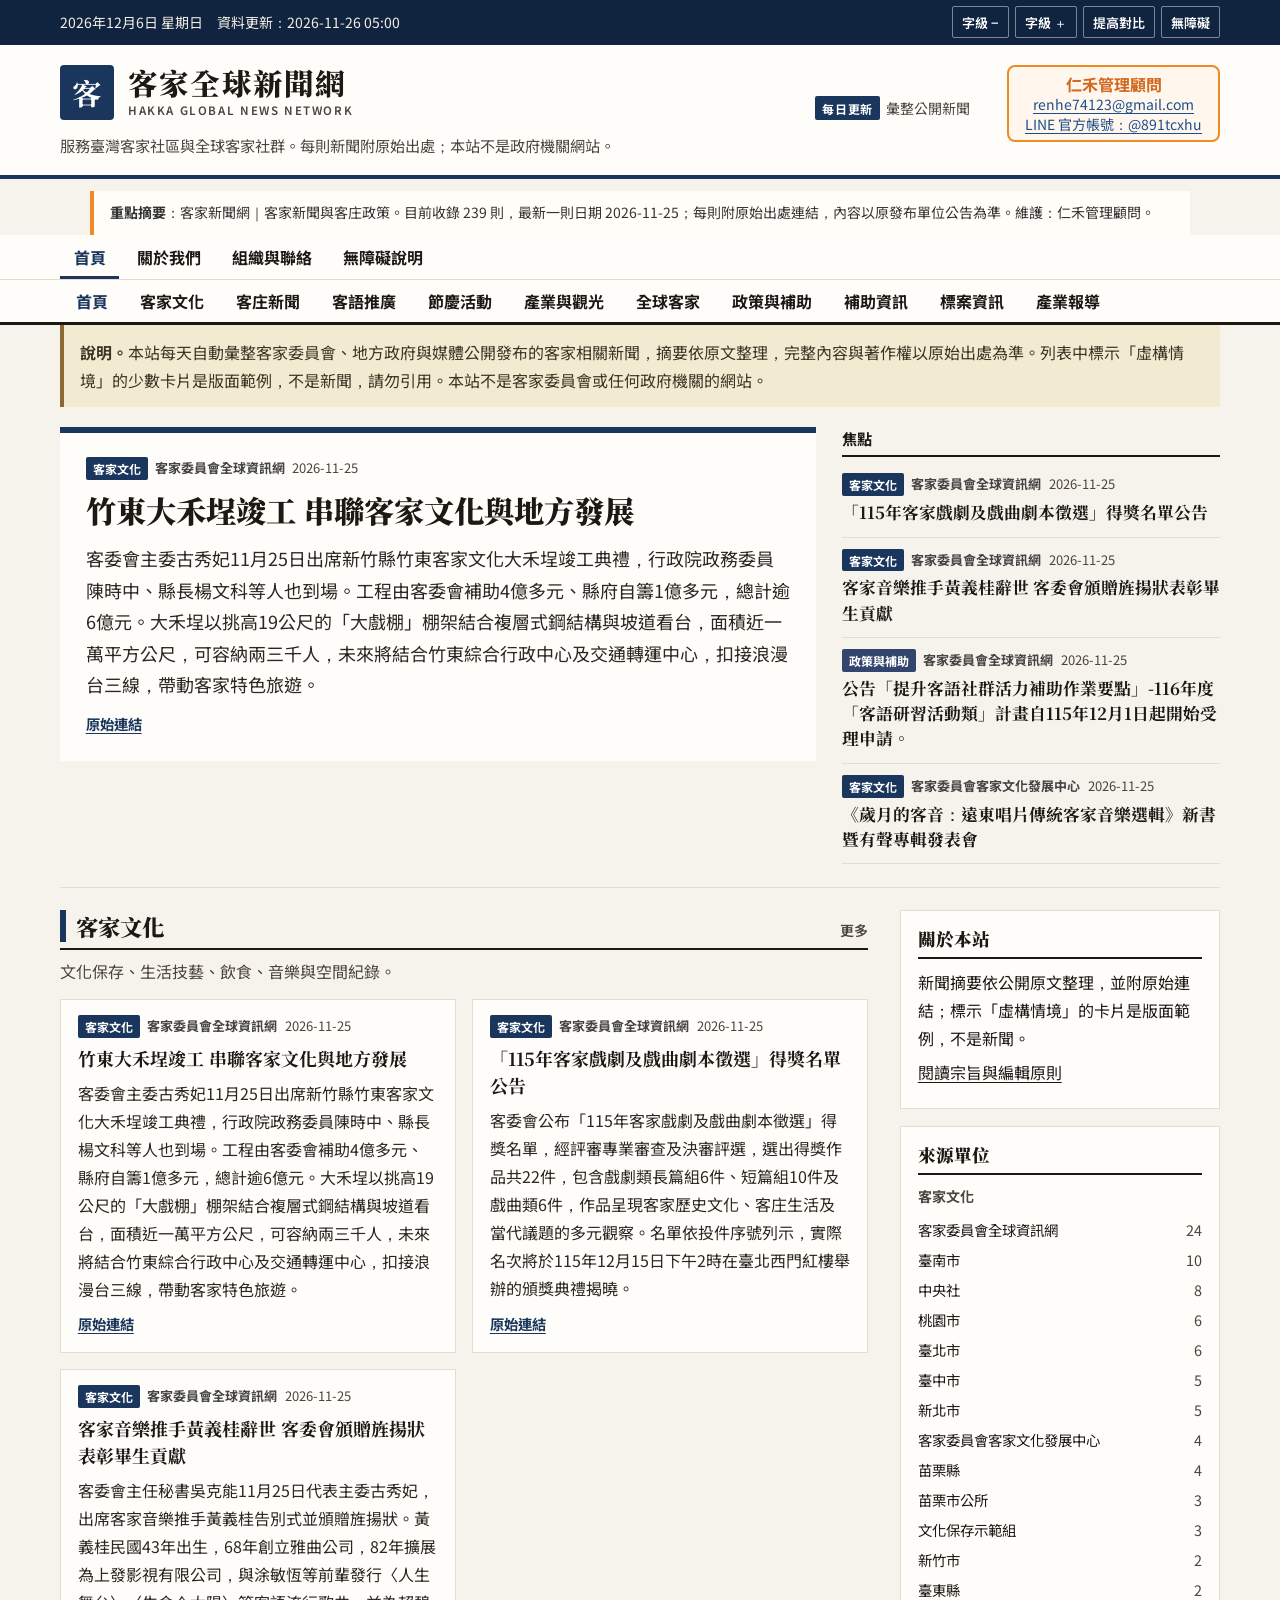
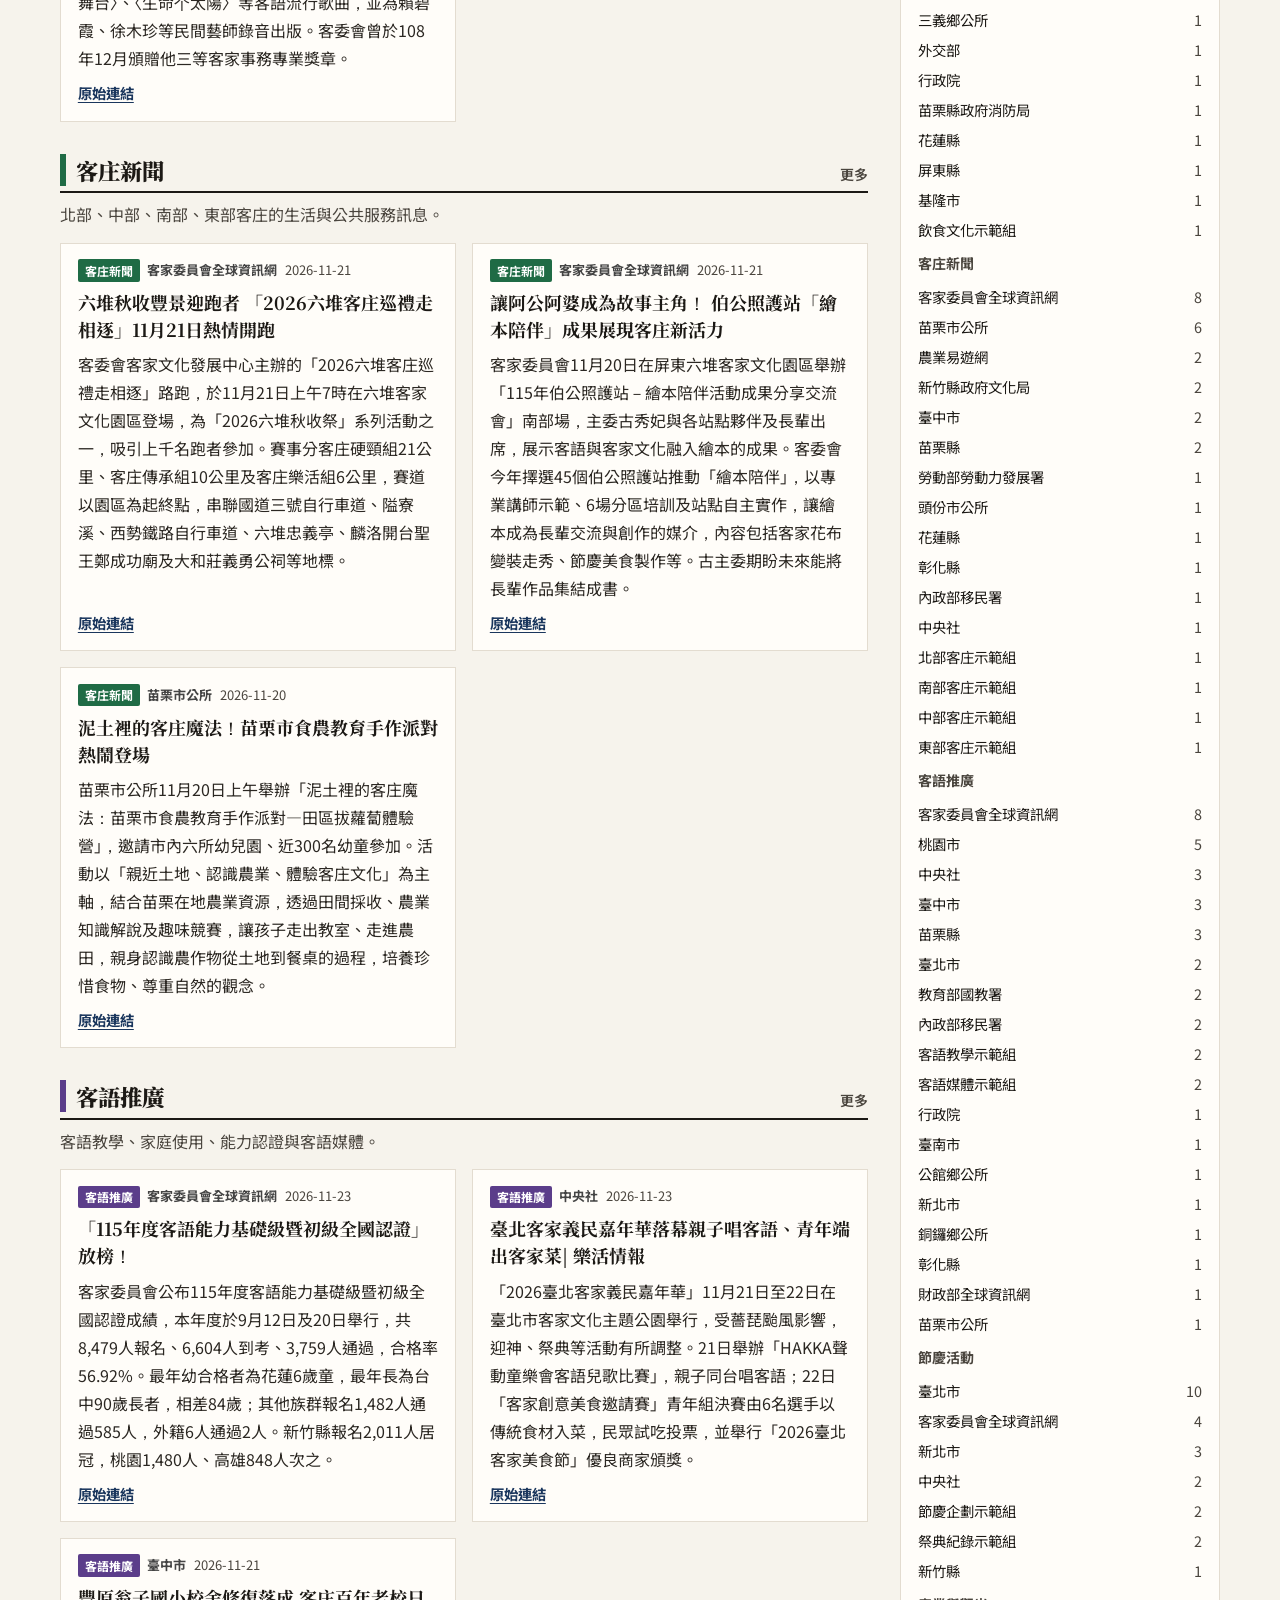
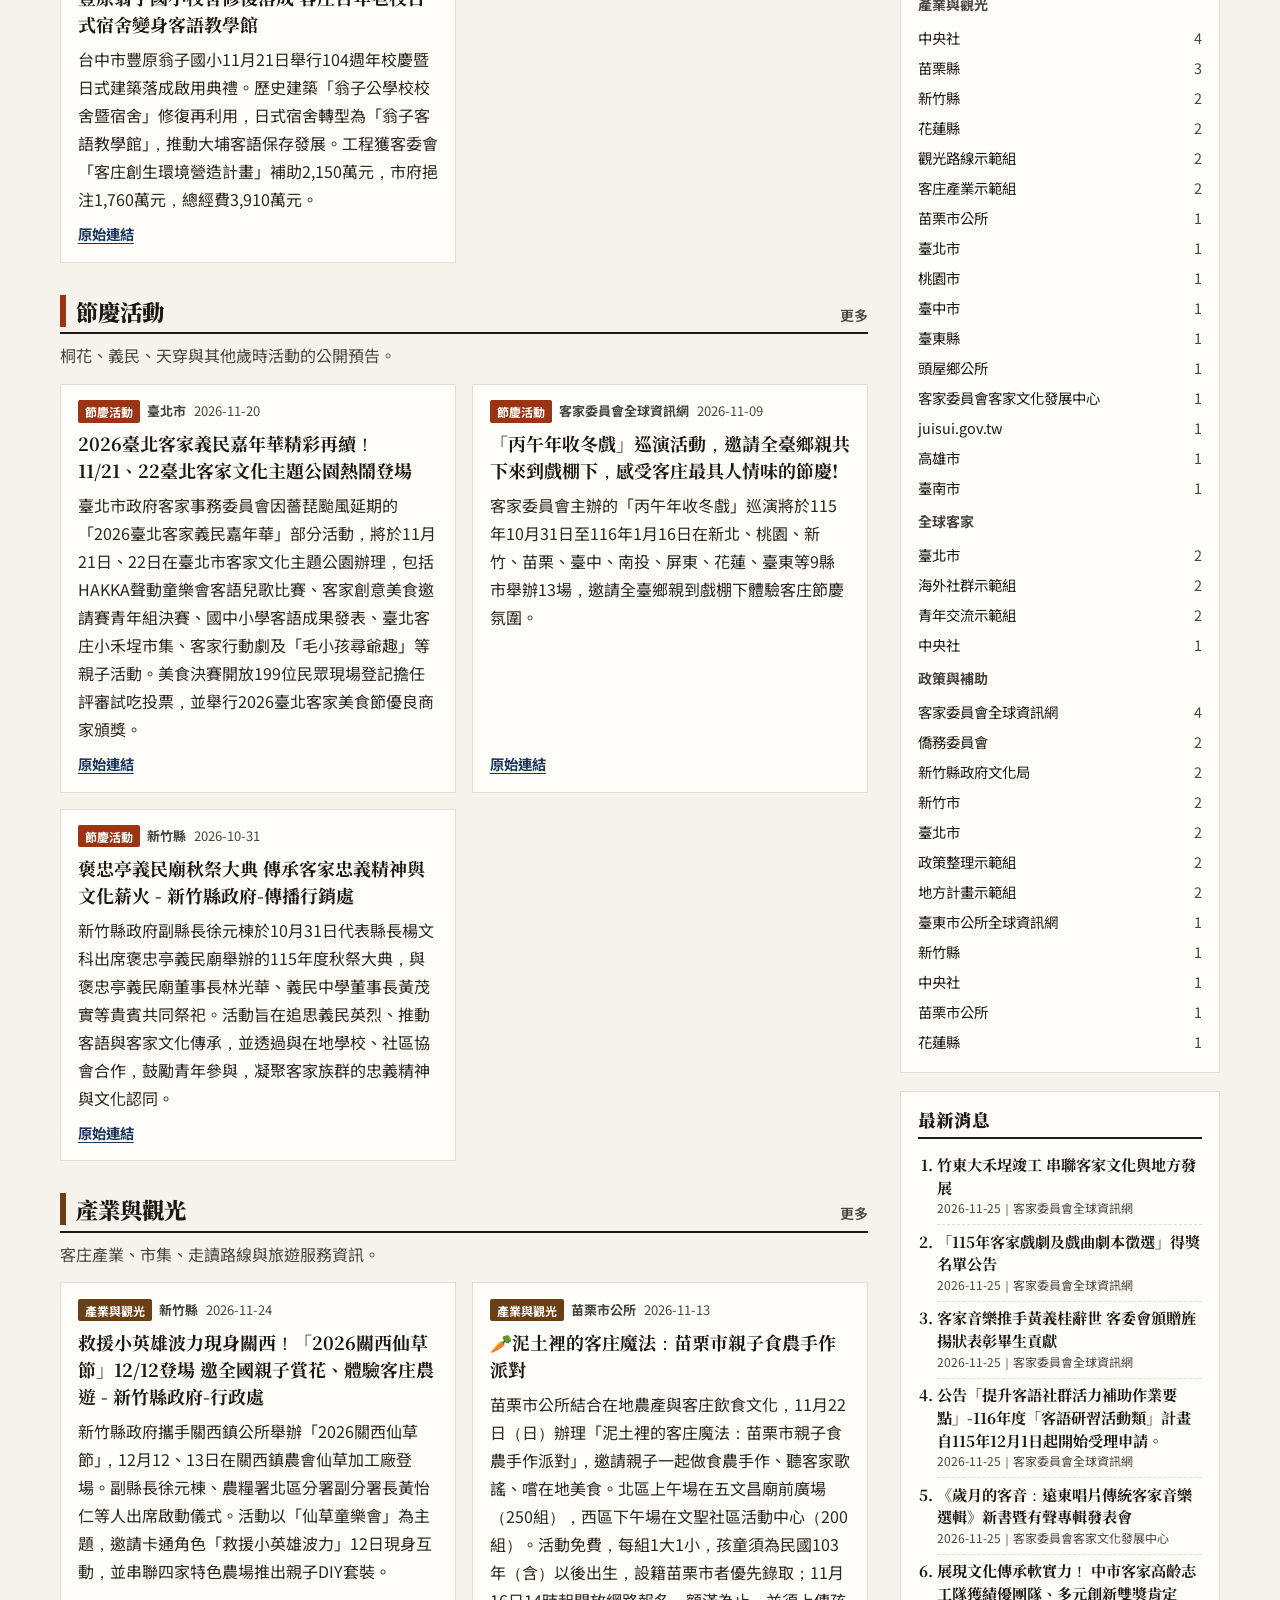
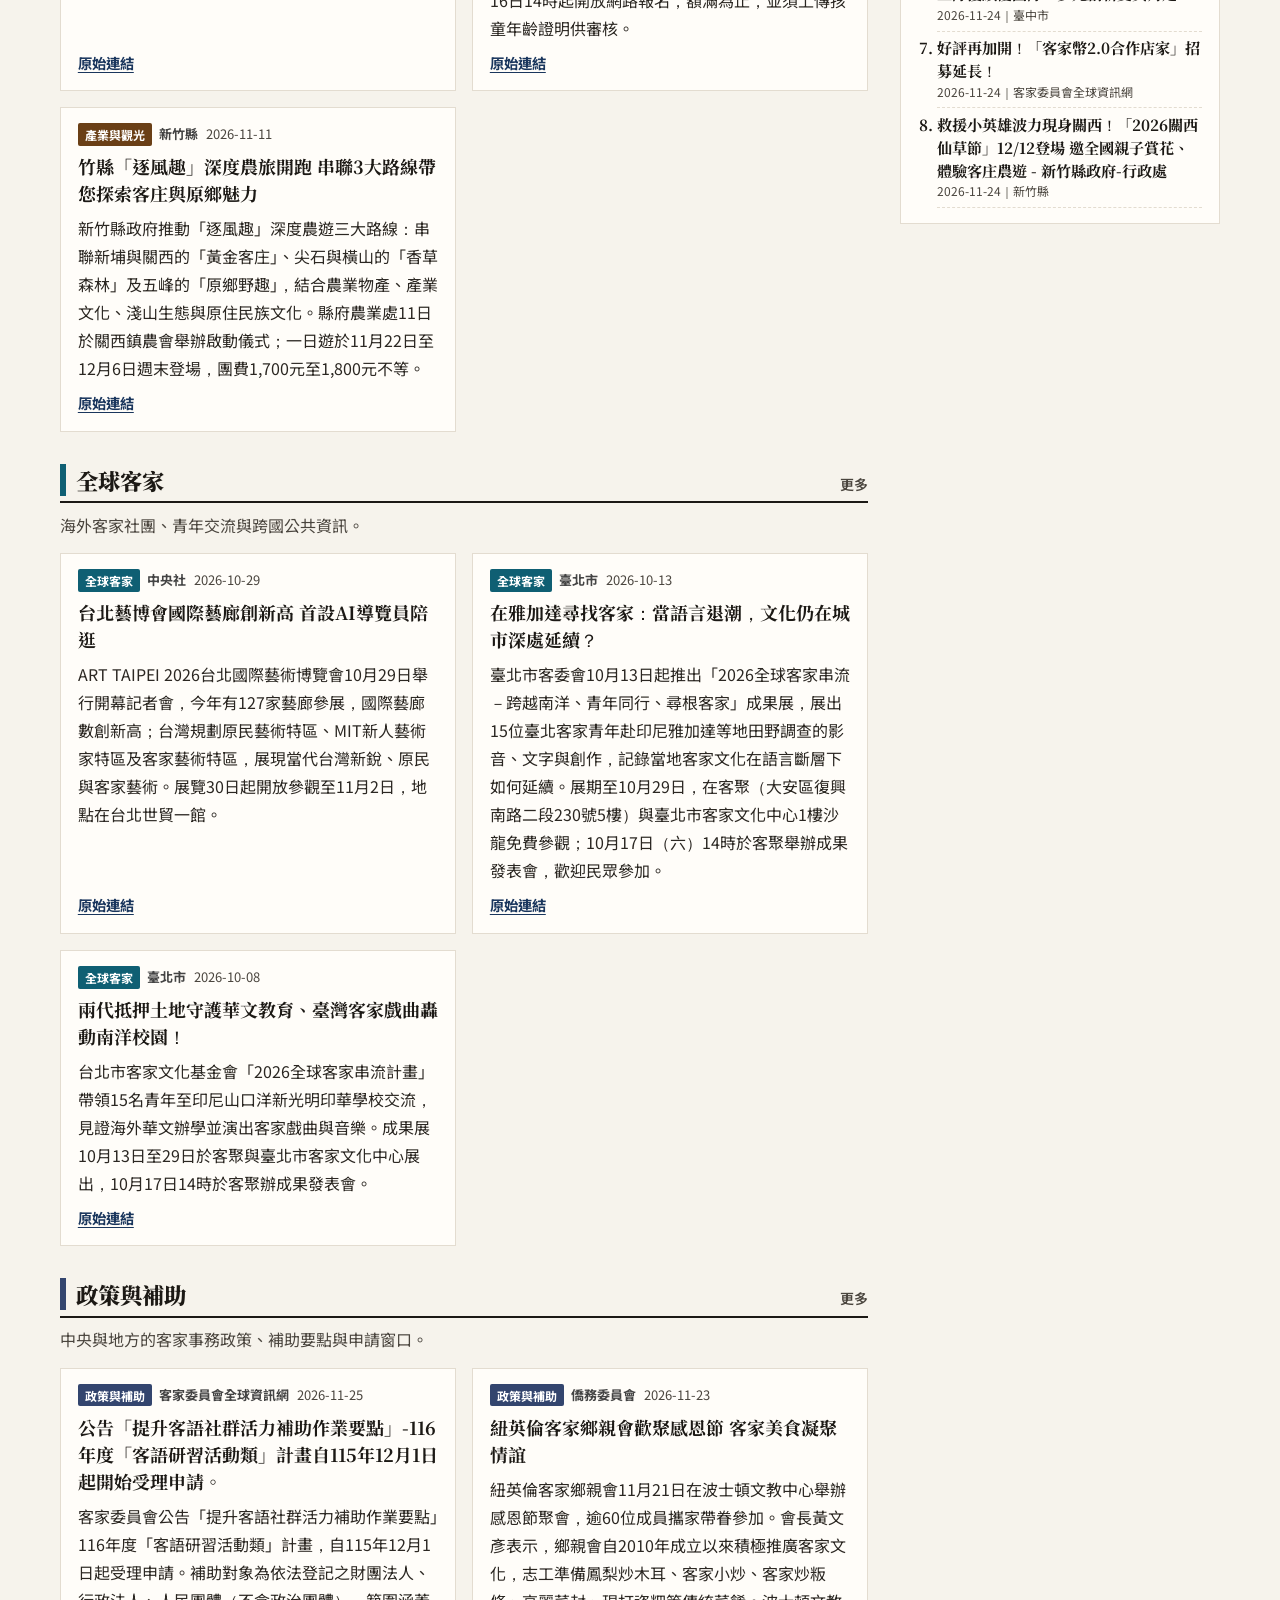
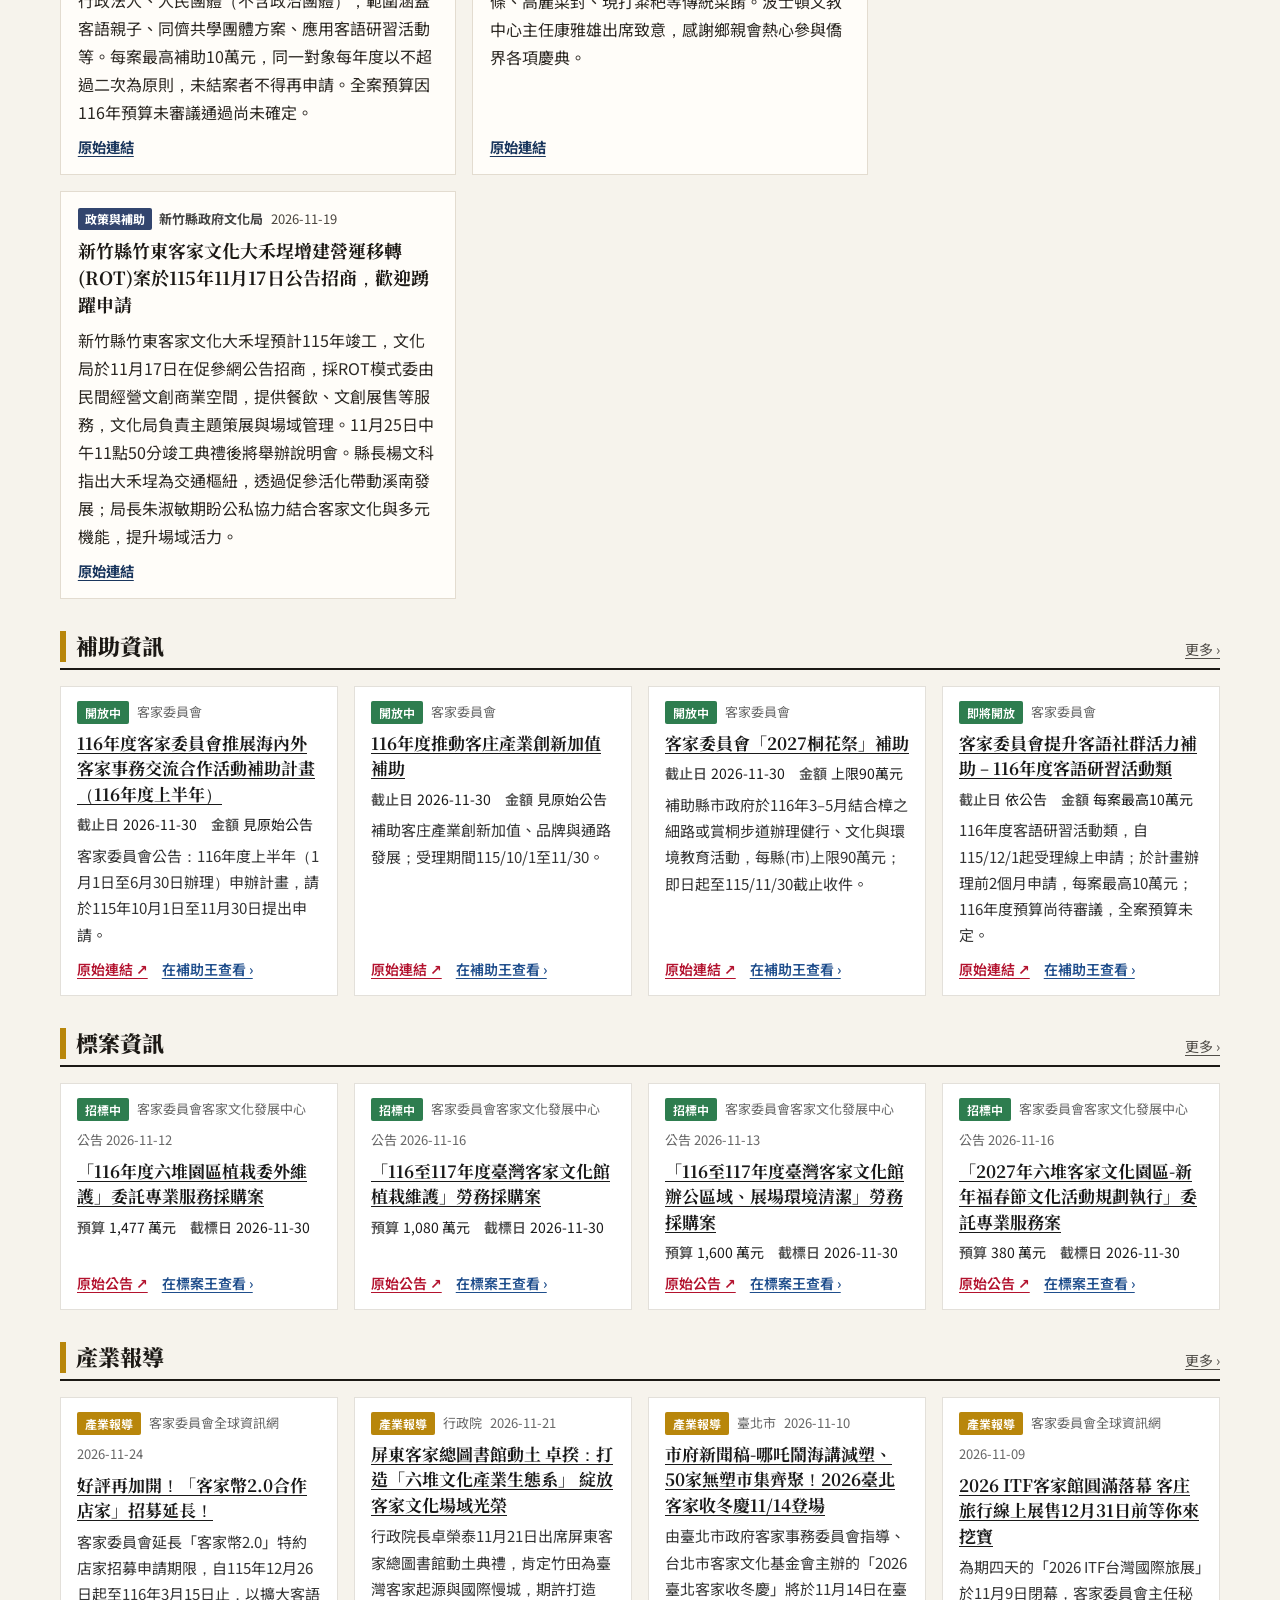
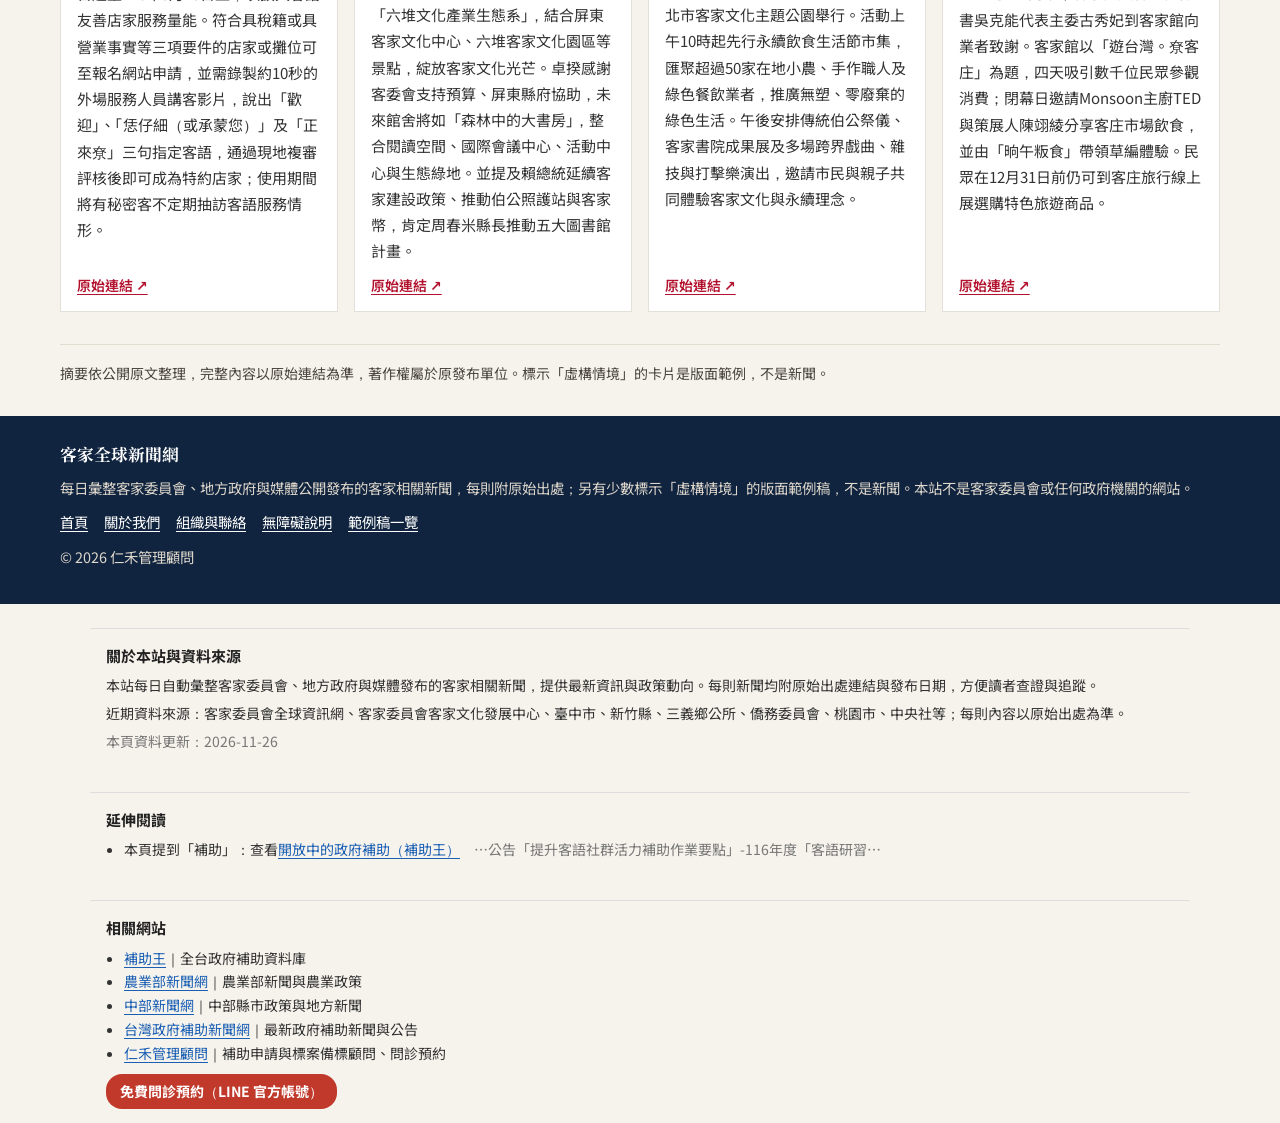
==== commit ddd01e83: "新聞更新 2026-11-26 05:03" ====
--- a/index.html
+++ b/index.html
@@ -79,6 +79,7 @@
 
 
 
+
 <!--GEO-->
 <link rel="canonical" href="https://web2.subsidyking.tw/">
 <meta property="og:type" content="website">
@@ -88,7 +89,7 @@
 <meta property="og:description" content="客家全球新聞網每日彙整客家委員會、地方政府與媒體的客家相關新聞，欄目包含客家文化、客庄新聞、客語推廣、節慶活動、產業與觀光、全球客家、政策與補助，每則附原始出處連結。">
 <meta property="og:url" content="https://web2.subsidyking.tw/">
 <meta name="twitter:card" content="summary"><meta name="twitter:title" content="客家全球新聞網｜Hakka Global News Network"><meta name="twitter:description" content="客家全球新聞網每日彙整客家委員會、地方政府與媒體的客家相關新聞，欄目包含客家文化、客庄新聞、客語推廣、節慶活動、產業與觀光、全球客家、政策與補助，每則附原始出處連結。">
-<script type="application/ld+json">{"@context":"https://schema.org","@graph":[{"@type":"Organization","@id":"https://web2.subsidyking.tw/#org","name":"仁禾管理顧問","url":"https://web2.subsidyking.tw/","email":"renhe74123@gmail.com","contactPoint":{"@type":"ContactPoint","contactType":"customer service","email":"renhe74123@gmail.com","availableLanguage":["zh-TW"]},"sameAs":["https://line.me/R/ti/p/@891tcxhu"]},{"@type":"WebSite","@id":"https://web2.subsidyking.tw/#website","url":"https://web2.subsidyking.tw/","name":"客家新聞網","description":"本站每日自動彙整客家委員會、地方政府與媒體發布的客家相關新聞，提供最新資訊與政策動向。每則新聞均附原始出處連結與發布日期，方便讀者查證與追蹤。","inLanguage":"zh-Hant-TW","publisher":{"@id":"https://web2.subsidyking.tw/#org"}},{"@type":"ItemList","@id":"https://web2.subsidyking.tw/#latest","name":"客家新聞網 最新內容","itemListElement":[{"@type":"ListItem","position":1,"name":"好評再加開！「客家幣2.0合作店家」招募延長！","url":"https://www.hakka.gov.tw/chhakka/app/data/view?module=hotnews&id=25&serno=69574a8a-3009-4a1c-a056-91241fdc6b8b"},{"@type":"ListItem","position":2,"name":"三義勝興社區下元節打新丁粄 老幼共學傳承客家傳統文化","url":"https://www.sanyi.gov.tw/News_Content.aspx?n=3510&sms=10684&s=1018195"},{"@type":"ListItem","position":3,"name":"紐英倫客家鄉親會歡聚感恩節 客家美食凝聚情誼","url":"https://www.ocac.gov.tw/OCAC/Pages/Detail.aspx?nodeid=345&pid=93553455"},{"@type":"ListItem","position":4,"name":"《轉知》「桃園客家星級食推薦計畫」","url":"https://www.longtan.tycg.gov.tw/News_Content.aspx?n=5597&s=1998801"},{"@type":"ListItem","position":5,"name":"「115年度客語能力基礎級暨初級全國認證」放榜！","url":"https://www.hakka.gov.tw/chhakka/app/data/view?module=hotnews&id=25&serno=d9ef1ac0-098c-4326-b2d0-99b18df57141"},{"@type":"ListItem","position":6,"name":"用閱讀種下守護人權的種子 客委會攜手前衛出版《客家人物故事繪本》","url":"https://www.hakka.gov.tw/chhakka/app/data/view?module=hotnews&id=25&serno=714b3d50-ebe8-4444-905f-0eca7692d61c"},{"@type":"ListItem","position":7,"name":"臺北客家義民嘉年華落幕親子唱客語、青年端出客家菜| 樂活情報","url":"https://howlife.cna.com.tw/life/20261123s004.aspx"},{"@type":"ListItem","position":8,"name":"醃蘿蔔變氣泡飲 客家飲食未來學端出創意新滋味","url":"https://www.hakka.gov.tw/chhakka/app/data/view?module=hotnews&id=25&serno=ea28603d-d93a-494a-a860-7d528b21d123"},{"@type":"ListItem","position":9,"name":"蘇清泉造勢許諾10億元客家經費黃國昌站台力挺","url":"https://www.cna.com.tw/news/aipl/202611220190.aspx"},{"@type":"ListItem","position":10,"name":"豐原翁子國小校舍修復落成 客庄百年老校日式宿舍變身客語教學館","url":"https://www.taichung.gov.tw/3417109/post"}]},{"@type":"WebPage","@id":"https://web2.subsidyking.tw/#webpage","url":"https://web2.subsidyking.tw/","name":"客家全球新聞網｜Hakka Global News Network","isPartOf":{"@id":"https://web2.subsidyking.tw/#website"},"dateModified":"2026-11-26","about":"客家新聞與客庄政策"}]}</script><!--/GEO-->
+<script type="application/ld+json">{"@context":"https://schema.org","@graph":[{"@type":"Organization","@id":"https://web2.subsidyking.tw/#org","name":"仁禾管理顧問","url":"https://web2.subsidyking.tw/","email":"renhe74123@gmail.com","contactPoint":{"@type":"ContactPoint","contactType":"customer service","email":"renhe74123@gmail.com","availableLanguage":["zh-TW"]},"sameAs":["https://line.me/R/ti/p/@891tcxhu"]},{"@type":"WebSite","@id":"https://web2.subsidyking.tw/#website","url":"https://web2.subsidyking.tw/","name":"客家新聞網","description":"本站每日自動彙整客家委員會、地方政府與媒體發布的客家相關新聞，提供最新資訊與政策動向。每則新聞均附原始出處連結與發布日期，方便讀者查證與追蹤。","inLanguage":"zh-Hant-TW","publisher":{"@id":"https://web2.subsidyking.tw/#org"}},{"@type":"ItemList","@id":"https://web2.subsidyking.tw/#latest","name":"客家新聞網 最新內容","itemListElement":[{"@type":"ListItem","position":1,"name":"竹東大禾埕竣工 串聯客家文化與地方發展","url":"https://www.hakka.gov.tw/chhakka/app/data/view?module=hotnews&id=25&serno=9bff6d9c-c2da-4fe7-b72d-c6fa7a095078"},{"@type":"ListItem","position":2,"name":"「115年客家戲劇及戲曲劇本徵選」得獎名單公告","url":"https://www.hakka.gov.tw/chhakka/app/data/view?module=hotnews&id=25&serno=791d0627-a26a-456a-bc29-59ca091155c2"},{"@type":"ListItem","position":3,"name":"客家音樂推手黃義桂辭世 客委會頒贈旌揚狀表彰畢生貢獻","url":"https://www.hakka.gov.tw/chhakka/app/data/view?module=hotnews&id=25&serno=2ec88723-b811-41b2-b447-1ee0dceb4a0d"},{"@type":"ListItem","position":4,"name":"公告「提升客語社群活力補助作業要點」-116年度「客語研習活動類」計畫自115年12月1日起開始受理申請。","url":"https://www.hakka.gov.tw/chhakka/app/data/view?module=hotnews&id=25&serno=11edbe14-d9c5-4103-a395-81a8b09174b5"},{"@type":"ListItem","position":5,"name":"《歲月的客音：遠東唱片傳統客家音樂選輯》新書暨有聲專輯發表會","url":"https://thcdc.hakka.gov.tw/12205/12214/12215/176495/post"},{"@type":"ListItem","position":6,"name":"展現文化傳承軟實力！ 中市客家高齡志工隊獲績優團隊、多元創新雙獎肯定","url":"https://www.taichung.gov.tw/3418981/post"},{"@type":"ListItem","position":7,"name":"好評再加開！「客家幣2.0合作店家」招募延長！","url":"https://www.hakka.gov.tw/chhakka/app/data/view?module=hotnews&id=25&serno=69574a8a-3009-4a1c-a056-91241fdc6b8b"},{"@type":"ListItem","position":8,"name":"救援小英雄波力現身關西！「2026關西仙草節」12/12登場 邀全國親子賞花、體驗客庄農遊 - 新竹縣政府-行政處","url":"https://gdd.hsinchu.gov.tw/News_Content.aspx?n=1406&sms=8603&s=358397"},{"@type":"ListItem","position":9,"name":"三義勝興社區下元節打新丁粄 老幼共學傳承客家傳統文化","url":"https://www.sanyi.gov.tw/News_Content.aspx?n=3510&sms=10684&s=1018195"},{"@type":"ListItem","position":10,"name":"紐英倫客家鄉親會歡聚感恩節 客家美食凝聚情誼","url":"https://www.ocac.gov.tw/OCAC/Pages/Detail.aspx?nodeid=345&pid=93553455"}]},{"@type":"WebPage","@id":"https://web2.subsidyking.tw/#webpage","url":"https://web2.subsidyking.tw/","name":"客家全球新聞網｜Hakka Global News Network","isPartOf":{"@id":"https://web2.subsidyking.tw/#website"},"dateModified":"2026-11-26","about":"客家新聞與客庄政策"}]}</script><!--/GEO-->
 </head>
 <body>
 <a class="skip" href="#main">跳至主要內容</a>
@@ -99,7 +100,7 @@
     <p class="edition"><span class="pill">每日更新</span>彙整公開新聞</p>
   </div>
   <p class="tagline">服務臺灣客家社區與全球客家社群。每則新聞附原始出處；本站不是政府機關網站。</p>
-</div></header><!--MX:geosum--><section class="geo-sum mx-geosum" aria-label="重點摘要" style="max-width:1100px;margin:12px auto 0;padding:10px 16px;background:#fffdf7;border-left:4px solid #f08a24;font-size:14px;line-height:1.7;color:#333;box-sizing:border-box"><b>重點摘要：</b>客家新聞網｜客家新聞與客庄政策。目前收錄 232 則，最新一則日期 2026-11-24；每則附原始出處連結，內容以原發布單位公告為準。維護：仁禾管理顧問。</section><!--/MX:geosum--><div class="rhm"><b>仁禾管理顧問</b><br><a href="mailto:renhe74123@gmail.com">renhe74123@gmail.com</a><br><a href="https://line.me/R/ti/p/@891tcxhu" target="_blank" rel="noopener">LINE 官方帳號：@891tcxhu</a></div>
+</div></header><!--MX:geosum--><section class="geo-sum mx-geosum" aria-label="重點摘要" style="max-width:1100px;margin:12px auto 0;padding:10px 16px;background:#fffdf7;border-left:4px solid #f08a24;font-size:14px;line-height:1.7;color:#333;box-sizing:border-box"><b>重點摘要：</b>客家新聞網｜客家新聞與客庄政策。目前收錄 239 則，最新一則日期 2026-11-25；每則附原始出處連結，內容以原發布單位公告為準。維護：仁禾管理顧問。</section><!--/MX:geosum--><div class="rhm"><b>仁禾管理顧問</b><br><a href="mailto:renhe74123@gmail.com">renhe74123@gmail.com</a><br><a href="https://line.me/R/ti/p/@891tcxhu" target="_blank" rel="noopener">LINE 官方帳號：@891tcxhu</a></div>
 <nav class="sitenav" aria-label="網站導覽"><div class="wrap">
   <a href="./" aria-current="page">首頁</a>
   <a href="about.html">關於我們</a>
@@ -153,6 +154,6 @@
 <script src="data.js"></script>
 <script src="extras.js"></script><script src="extras-ui.js"></script><script src="app.js"></script>
 <script src="a11y.js"></script>
-<!--MX:about--><section class="mx-box mx-about" id="about-data" aria-label="關於本站與資料來源"><h2>關於本站與資料來源</h2><p style="margin:0">本站每日自動彙整客家委員會、地方政府與媒體發布的客家相關新聞，提供最新資訊與政策動向。每則新聞均附原始出處連結與發布日期，方便讀者查證與追蹤。</p><p style="margin:4px 0 0">近期資料來源：客家委員會全球資訊網、三義鄉公所、僑務委員會、桃園市、中央社、臺中市、行政院、外交部等；每則內容以原始出處為準。</p><p style="margin:4px 0 0;color:#777">本頁資料更新：2026-11-26</p></section><!--/MX:about--><!--MX:context--><section class="mx-box mx-context" aria-label="延伸閱讀"><h2>延伸閱讀</h2><ul><li>本頁提到「獎勵」：查看<a href="https://www.subsidyking.tw/">開放中的政府補助（補助王）</a><span style="color:#777">　…委員會修正後「客家委員會獎勵客語績優公教人員作業要點」，敬請…</span></li></ul></section><!--/MX:context--><!--MX:footer--><style>.mx-box{max-width:1100px;margin:24px auto 0;padding:14px 16px;box-sizing:border-box;font-size:14px;line-height:1.7;color:#333;border-top:1px solid #ddd}.mx-box h2{font-size:15px;margin:0 0 6px;color:#222}.mx-box ul{margin:0;padding-left:18px}.mx-box a{color:#1a5fb4}.mx-cta{display:inline-block;margin-top:8px;padding:6px 14px;background:#c0392b;color:#fff!important;border-radius:16px;text-decoration:none;font-weight:bold}.mx-fab{position:fixed;right:14px;bottom:16px;z-index:9990;padding:10px 16px;background:#c0392b;color:#fff!important;border-radius:22px;box-shadow:0 2px 8px rgba(0,0,0,.25);text-decoration:none;font-weight:bold;font-size:15px}@media (max-width:860px){body{padding-bottom:96px}.geo-sum{padding-bottom:20px}.mx-fab{bottom:12px;right:12px}}@media print{.mx-fab{display:none}}</style><aside class="mx-box mx-related" aria-label="相關網站"><h2>相關網站</h2><ul><li><a href="https://www.subsidyking.tw/">補助王</a>｜全台政府補助資料庫</li><li><a href="https://web9.subsidyking.tw/">農業部新聞網</a>｜農業部新聞與農業政策</li><li><a href="https://web12.subsidyking.tw/">中部新聞網</a>｜中部縣市政策與地方新聞</li><li><a href="https://news.subsidyking.tw/">台灣政府補助新聞網</a>｜最新政府補助新聞與公告</li><li><a href="https://web18.subsidyking.tw/?utm_source=web2.subsidyking.tw&utm_medium=matrix">仁禾管理顧問</a>｜補助申請與標案備標顧問、問診預約</li></ul><a class="mx-cta" href="https://line.me/R/ti/p/@891tcxhu" target="_blank" rel="noopener" onclick="if(window.gtag)gtag('event','click_consult',{site:'web2.subsidyking.tw'})">免費問診預約（LINE 官方帳號）</a></aside><!--/MX:footer-->
+<!--MX:about--><section class="mx-box mx-about" id="about-data" aria-label="關於本站與資料來源"><h2>關於本站與資料來源</h2><p style="margin:0">本站每日自動彙整客家委員會、地方政府與媒體發布的客家相關新聞，提供最新資訊與政策動向。每則新聞均附原始出處連結與發布日期，方便讀者查證與追蹤。</p><p style="margin:4px 0 0">近期資料來源：客家委員會全球資訊網、客家委員會客家文化發展中心、臺中市、新竹縣、三義鄉公所、僑務委員會、桃園市、中央社等；每則內容以原始出處為準。</p><p style="margin:4px 0 0;color:#777">本頁資料更新：2026-11-26</p></section><!--/MX:about--><!--MX:context--><section class="mx-box mx-context" aria-label="延伸閱讀"><h2>延伸閱讀</h2><ul><li>本頁提到「補助」：查看<a href="https://www.subsidyking.tw/">開放中的政府補助（補助王）</a><span style="color:#777">　…公告「提升客語社群活力補助作業要點」-116年度「客語研習…</span></li></ul></section><!--/MX:context--><!--MX:footer--><style>.mx-box{max-width:1100px;margin:24px auto 0;padding:14px 16px;box-sizing:border-box;font-size:14px;line-height:1.7;color:#333;border-top:1px solid #ddd}.mx-box h2{font-size:15px;margin:0 0 6px;color:#222}.mx-box ul{margin:0;padding-left:18px}.mx-box a{color:#1a5fb4}.mx-cta{display:inline-block;margin-top:8px;padding:6px 14px;background:#c0392b;color:#fff!important;border-radius:16px;text-decoration:none;font-weight:bold}.mx-fab{position:fixed;right:14px;bottom:16px;z-index:9990;padding:10px 16px;background:#c0392b;color:#fff!important;border-radius:22px;box-shadow:0 2px 8px rgba(0,0,0,.25);text-decoration:none;font-weight:bold;font-size:15px}@media (max-width:860px){body{padding-bottom:96px}.geo-sum{padding-bottom:20px}.mx-fab{bottom:12px;right:12px}}@media print{.mx-fab{display:none}}</style><aside class="mx-box mx-related" aria-label="相關網站"><h2>相關網站</h2><ul><li><a href="https://www.subsidyking.tw/">補助王</a>｜全台政府補助資料庫</li><li><a href="https://web9.subsidyking.tw/">農業部新聞網</a>｜農業部新聞與農業政策</li><li><a href="https://web12.subsidyking.tw/">中部新聞網</a>｜中部縣市政策與地方新聞</li><li><a href="https://news.subsidyking.tw/">台灣政府補助新聞網</a>｜最新政府補助新聞與公告</li><li><a href="https://web18.subsidyking.tw/?utm_source=web2.subsidyking.tw&utm_medium=matrix">仁禾管理顧問</a>｜補助申請與標案備標顧問、問診預約</li></ul><a class="mx-cta" href="https://line.me/R/ti/p/@891tcxhu" target="_blank" rel="noopener" onclick="if(window.gtag)gtag('event','click_consult',{site:'web2.subsidyking.tw'})">免費問診預約（LINE 官方帳號）</a></aside><!--/MX:footer-->
 </body>
 </html>
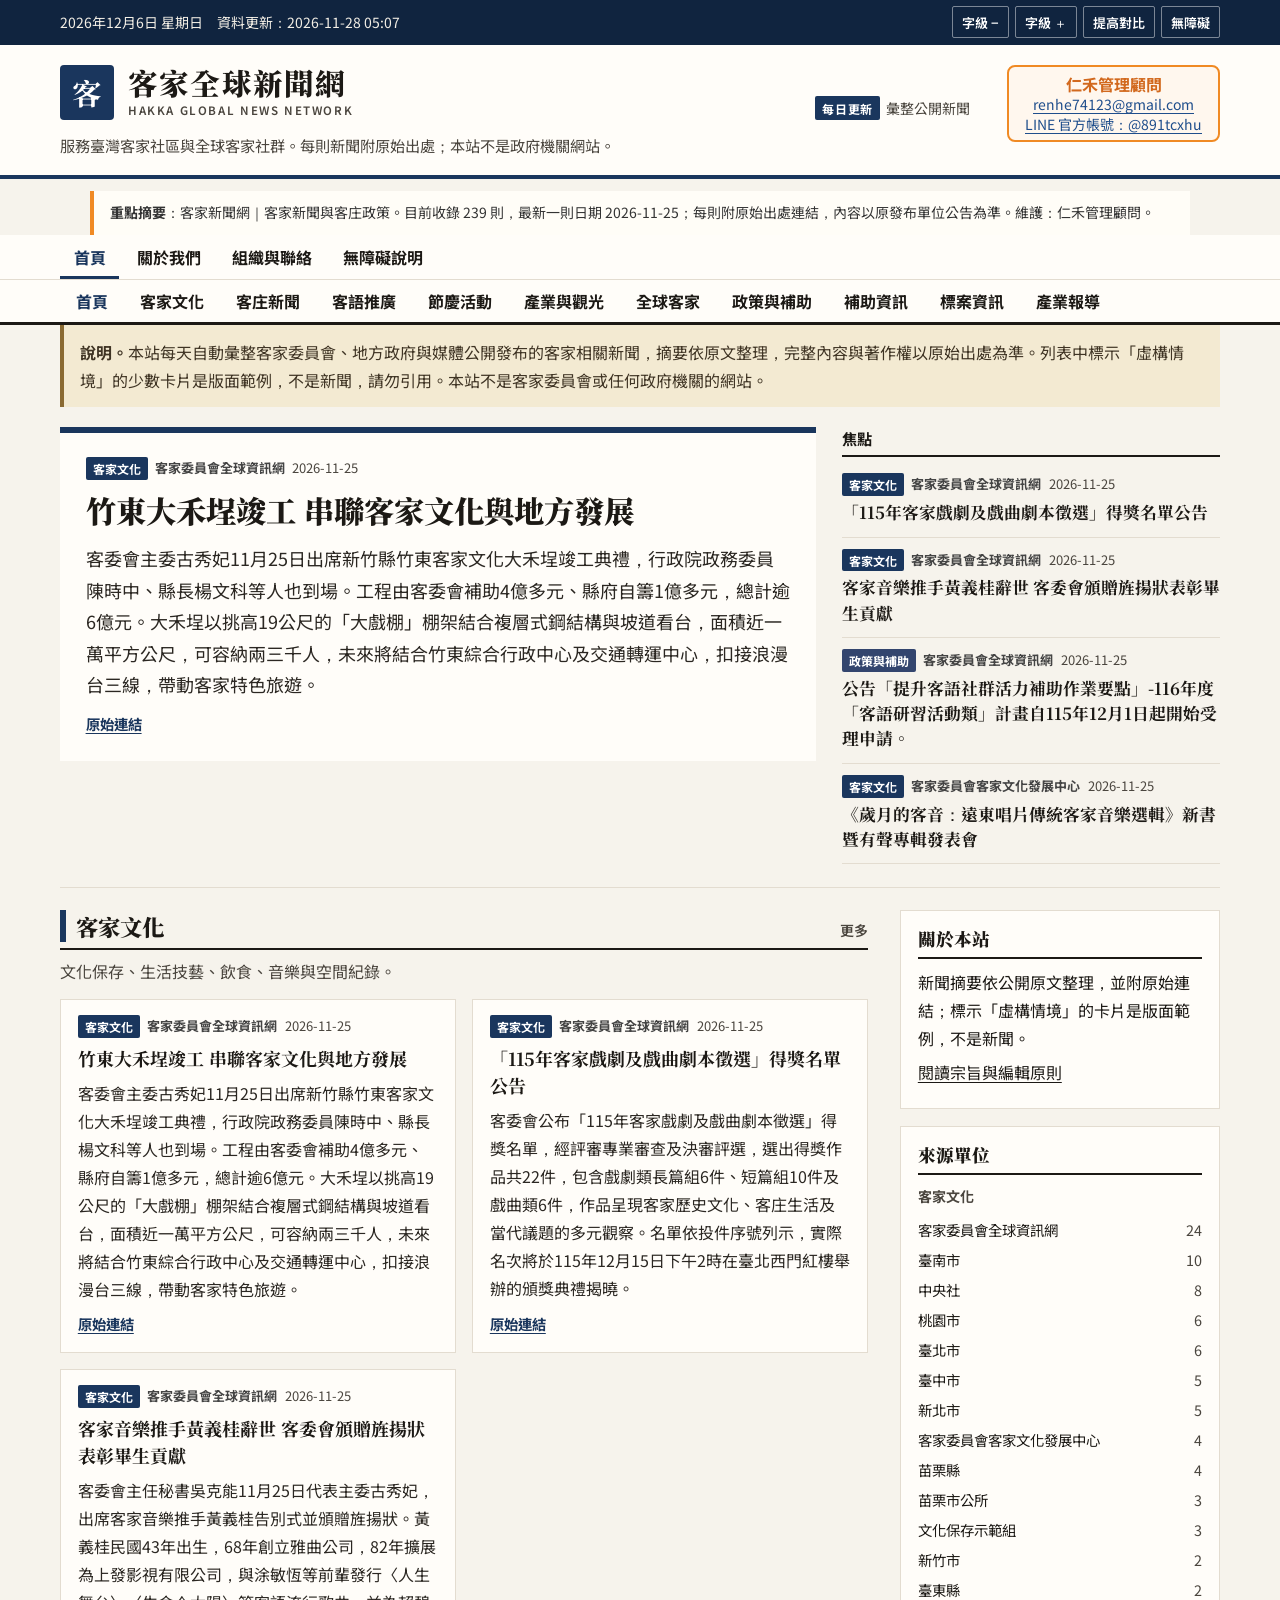
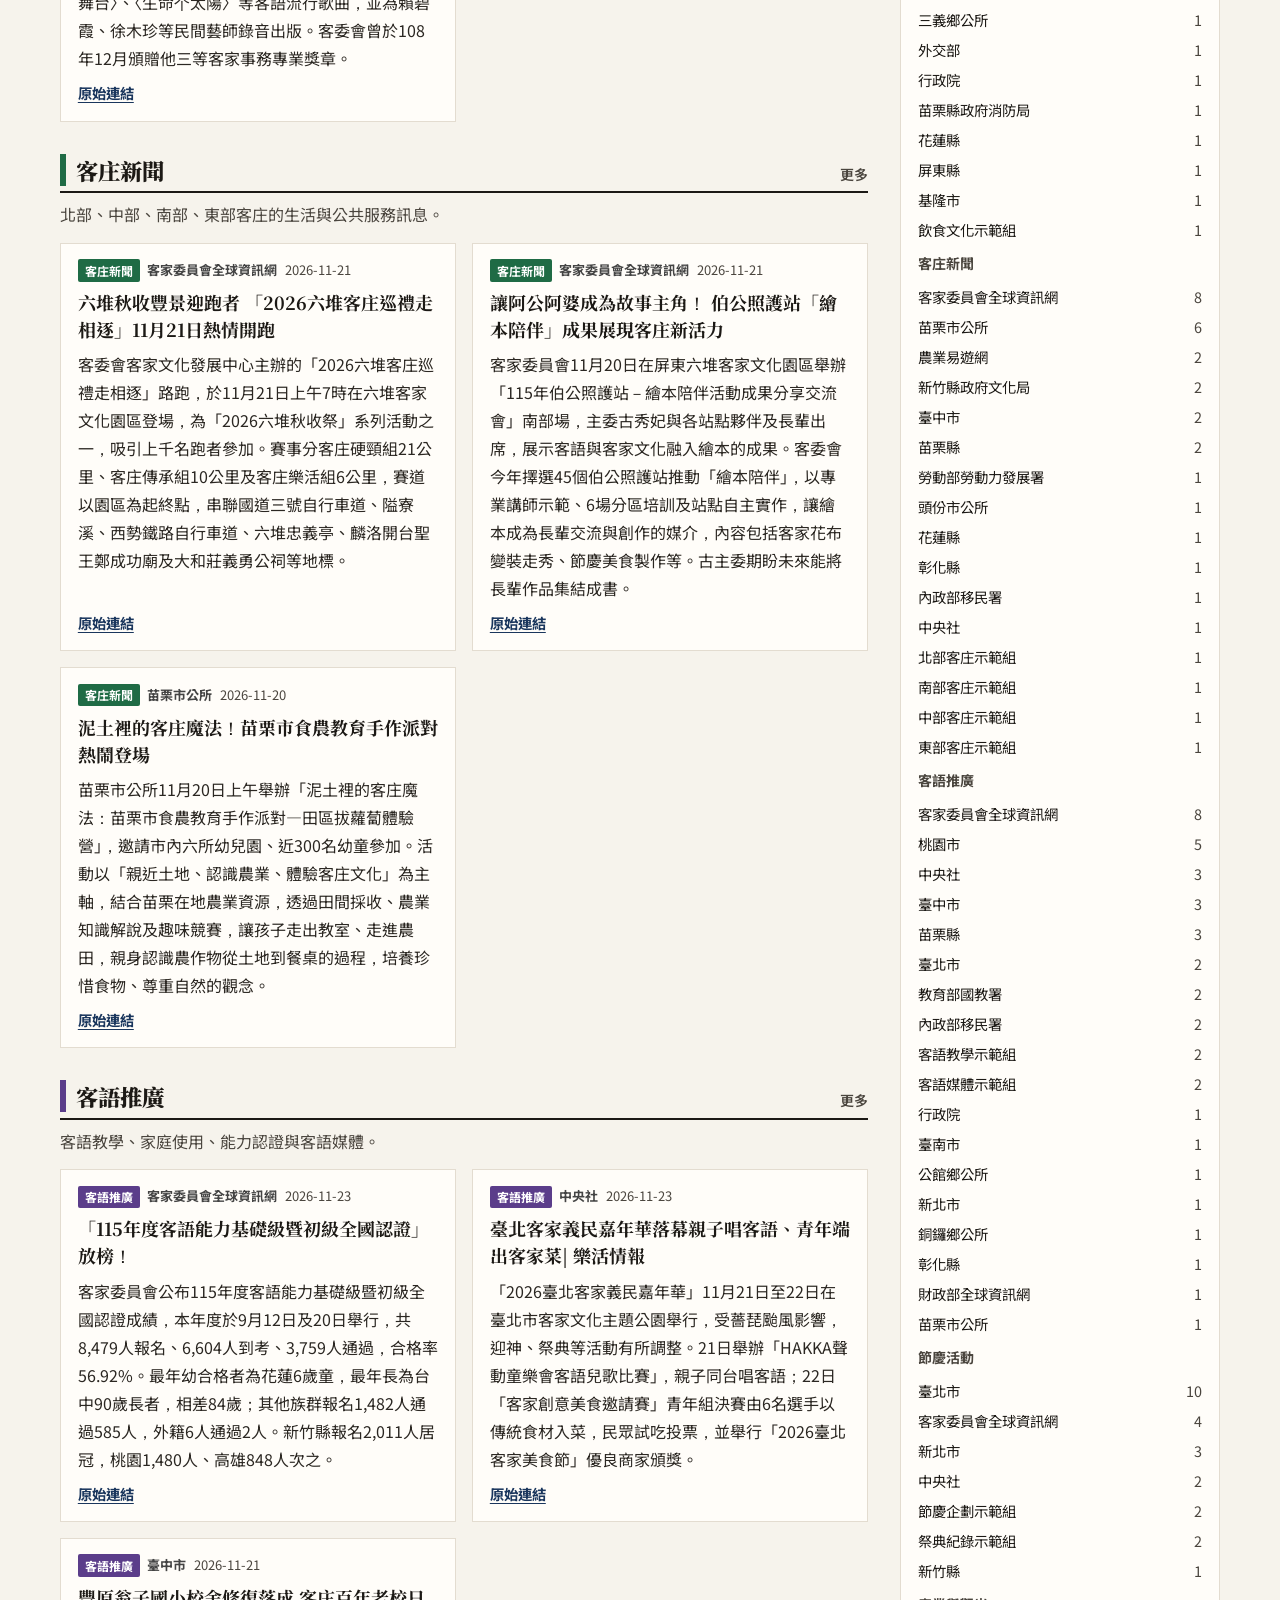
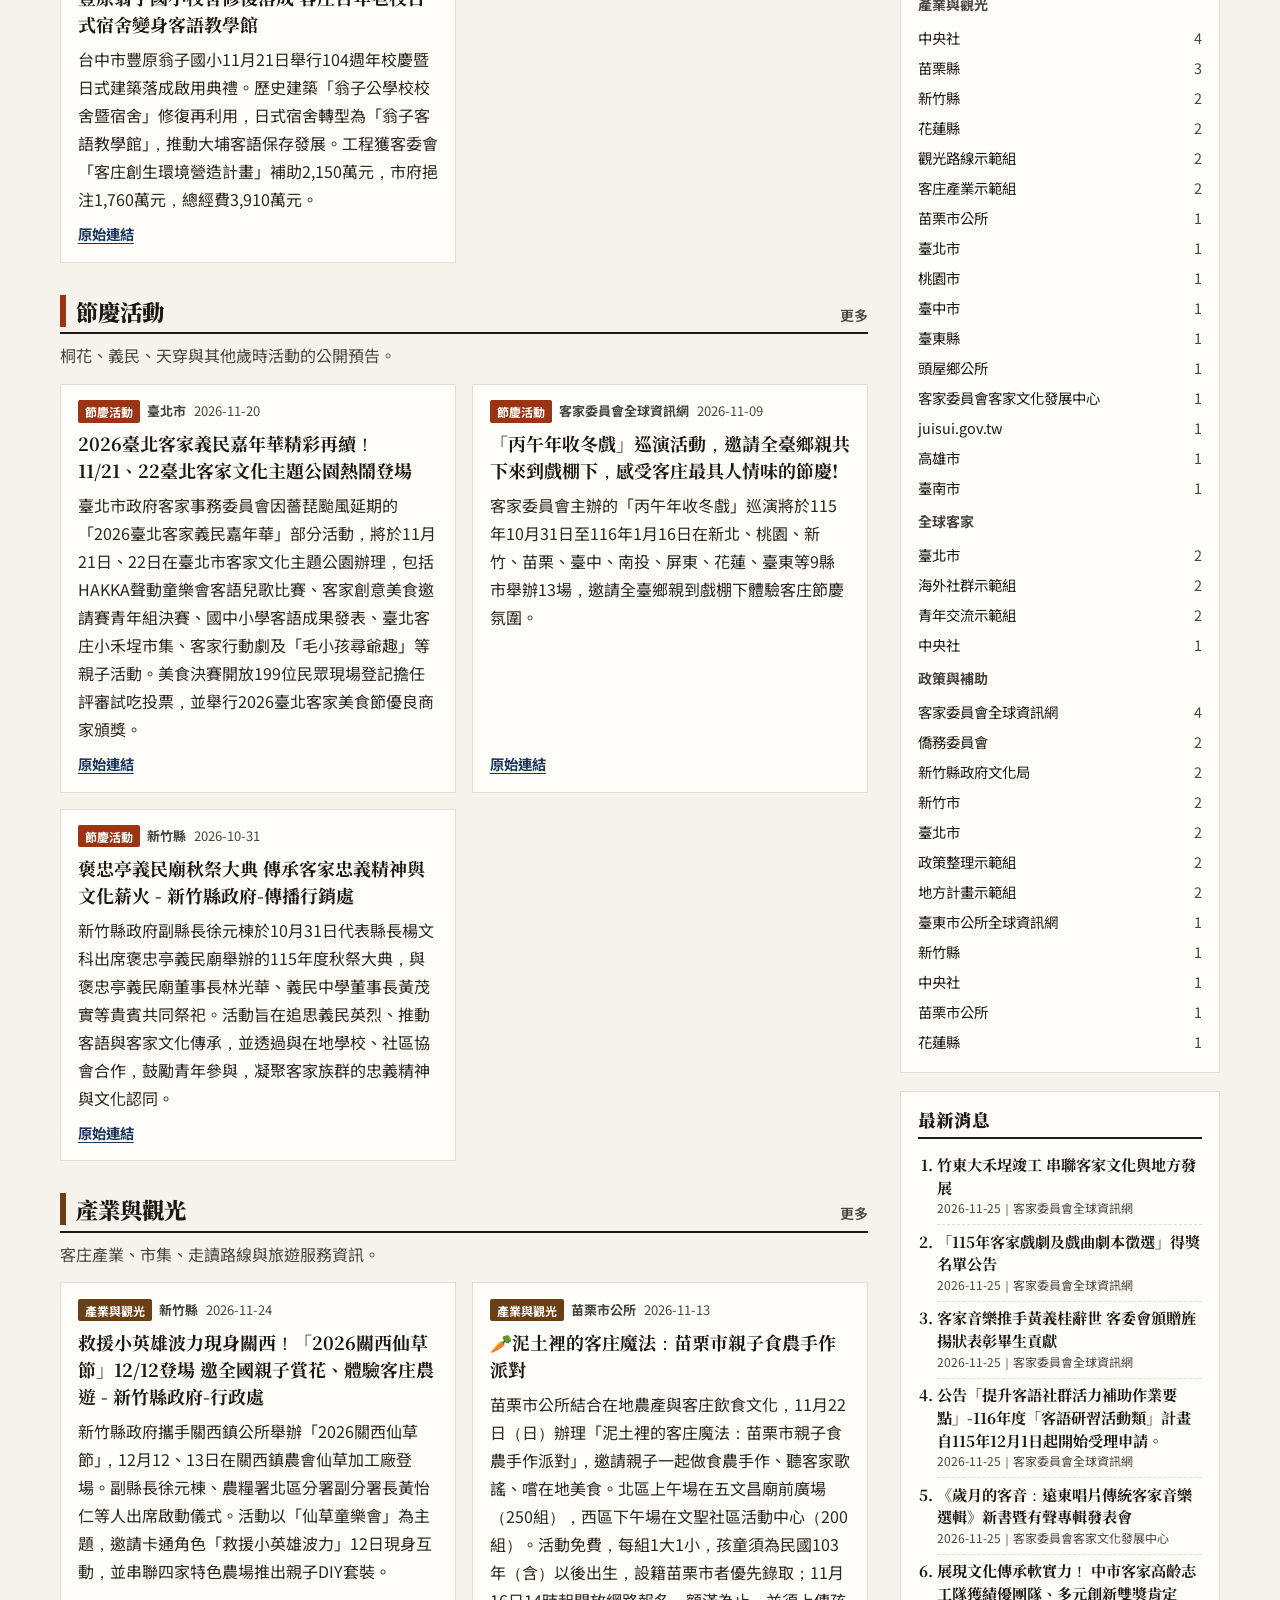
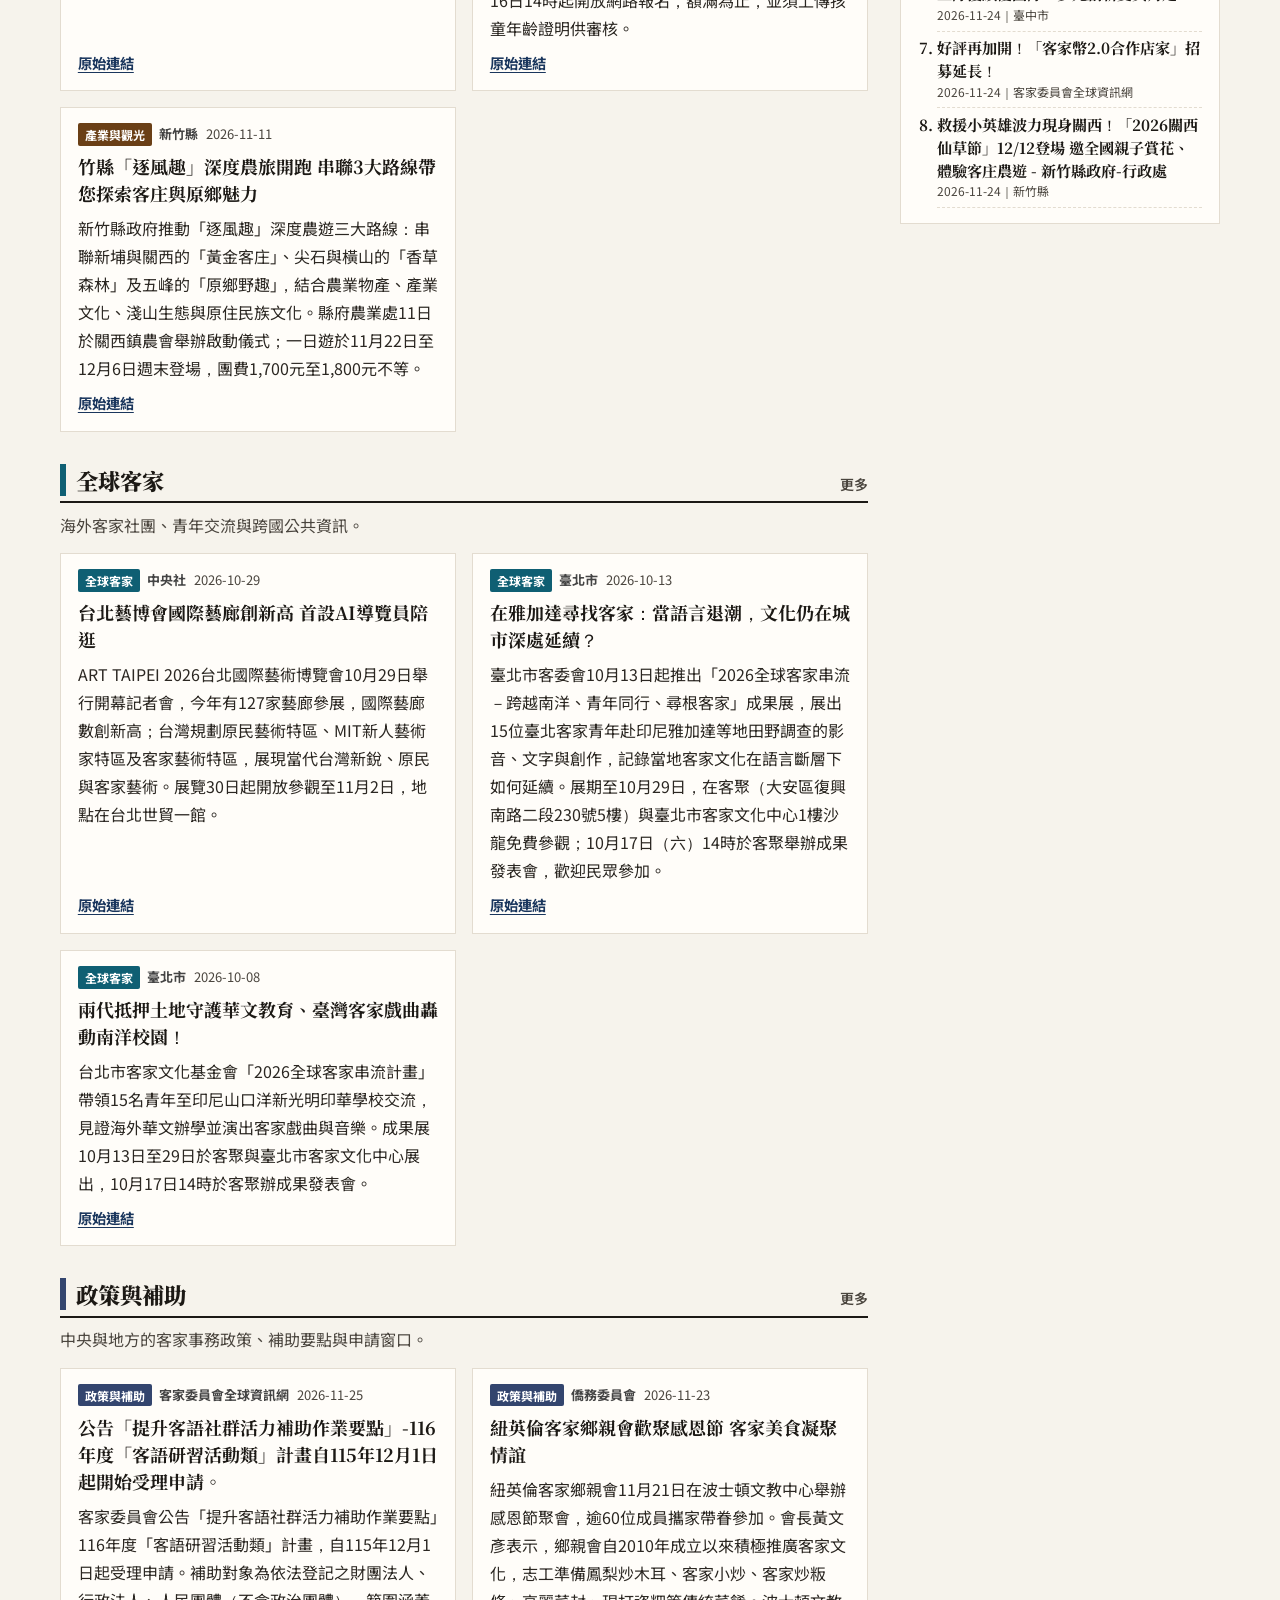
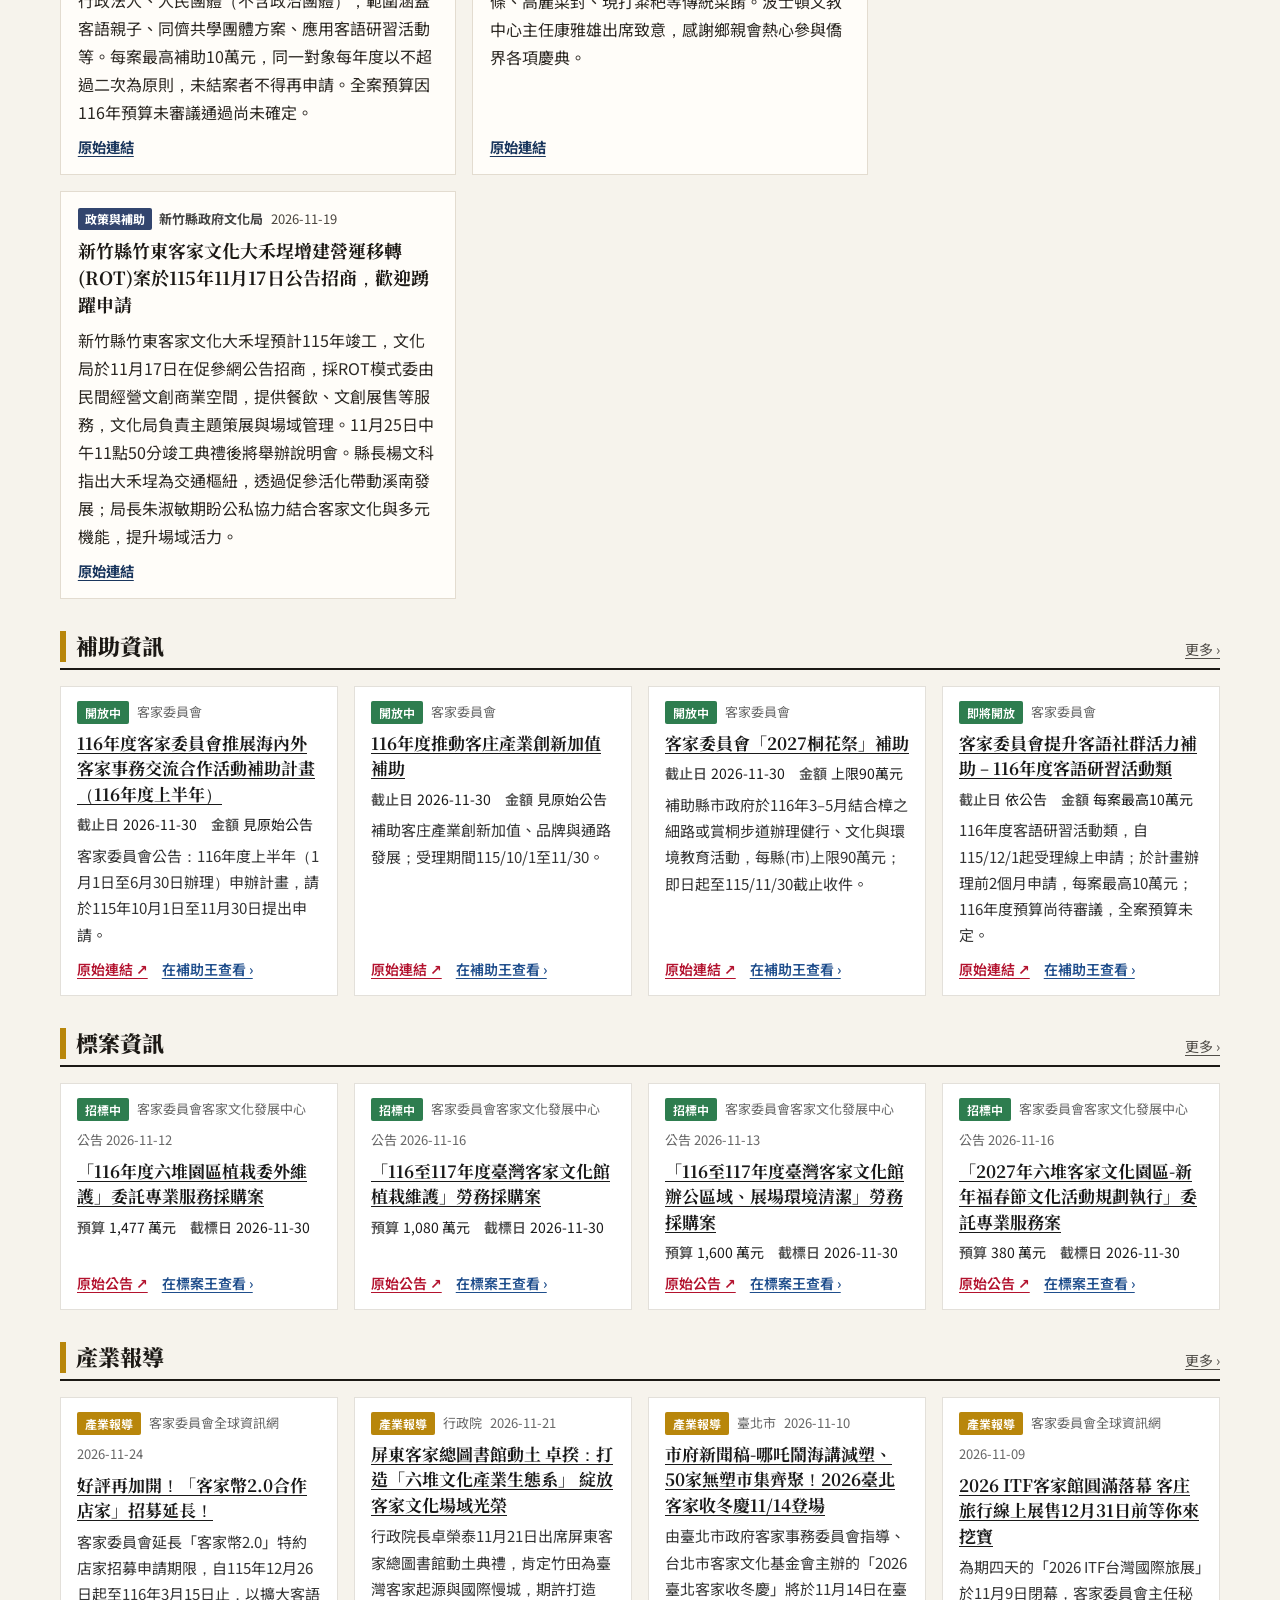
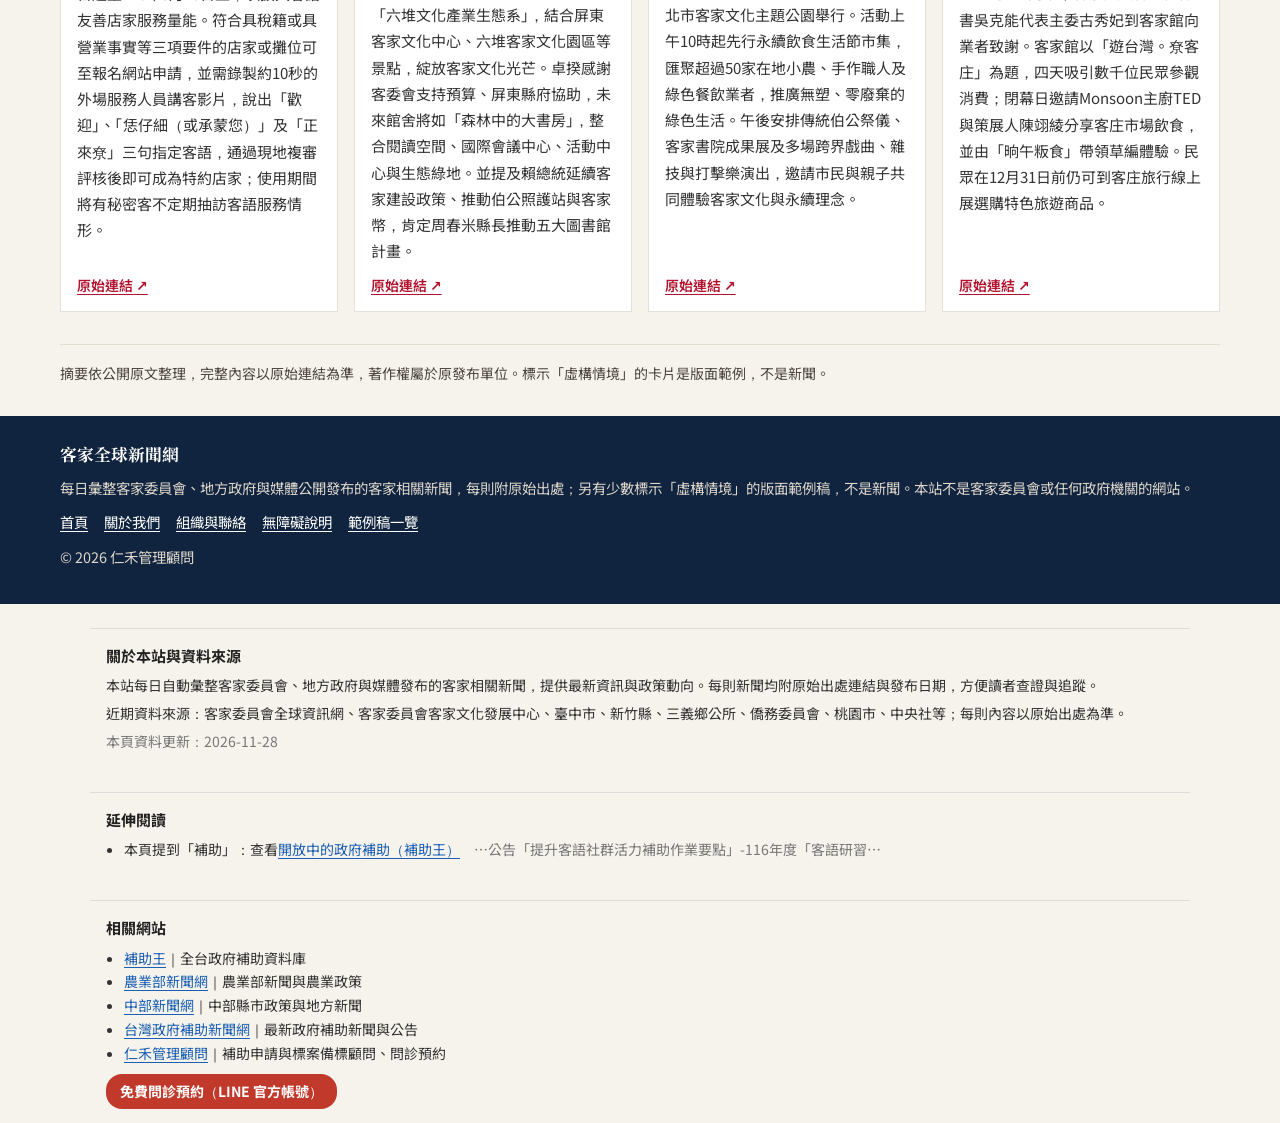
==== commit 45ecad5c: "新聞更新 2026-11-28 05:08" ====
--- a/index.html
+++ b/index.html
@@ -80,6 +80,7 @@
 
 
 
+
 <!--GEO-->
 <link rel="canonical" href="https://web2.subsidyking.tw/">
 <meta property="og:type" content="website">
@@ -89,7 +90,7 @@
 <meta property="og:description" content="客家全球新聞網每日彙整客家委員會、地方政府與媒體的客家相關新聞，欄目包含客家文化、客庄新聞、客語推廣、節慶活動、產業與觀光、全球客家、政策與補助，每則附原始出處連結。">
 <meta property="og:url" content="https://web2.subsidyking.tw/">
 <meta name="twitter:card" content="summary"><meta name="twitter:title" content="客家全球新聞網｜Hakka Global News Network"><meta name="twitter:description" content="客家全球新聞網每日彙整客家委員會、地方政府與媒體的客家相關新聞，欄目包含客家文化、客庄新聞、客語推廣、節慶活動、產業與觀光、全球客家、政策與補助，每則附原始出處連結。">
-<script type="application/ld+json">{"@context":"https://schema.org","@graph":[{"@type":"Organization","@id":"https://web2.subsidyking.tw/#org","name":"仁禾管理顧問","url":"https://web2.subsidyking.tw/","email":"renhe74123@gmail.com","contactPoint":{"@type":"ContactPoint","contactType":"customer service","email":"renhe74123@gmail.com","availableLanguage":["zh-TW"]},"sameAs":["https://line.me/R/ti/p/@891tcxhu"]},{"@type":"WebSite","@id":"https://web2.subsidyking.tw/#website","url":"https://web2.subsidyking.tw/","name":"客家新聞網","description":"本站每日自動彙整客家委員會、地方政府與媒體發布的客家相關新聞，提供最新資訊與政策動向。每則新聞均附原始出處連結與發布日期，方便讀者查證與追蹤。","inLanguage":"zh-Hant-TW","publisher":{"@id":"https://web2.subsidyking.tw/#org"}},{"@type":"ItemList","@id":"https://web2.subsidyking.tw/#latest","name":"客家新聞網 最新內容","itemListElement":[{"@type":"ListItem","position":1,"name":"竹東大禾埕竣工 串聯客家文化與地方發展","url":"https://www.hakka.gov.tw/chhakka/app/data/view?module=hotnews&id=25&serno=9bff6d9c-c2da-4fe7-b72d-c6fa7a095078"},{"@type":"ListItem","position":2,"name":"「115年客家戲劇及戲曲劇本徵選」得獎名單公告","url":"https://www.hakka.gov.tw/chhakka/app/data/view?module=hotnews&id=25&serno=791d0627-a26a-456a-bc29-59ca091155c2"},{"@type":"ListItem","position":3,"name":"客家音樂推手黃義桂辭世 客委會頒贈旌揚狀表彰畢生貢獻","url":"https://www.hakka.gov.tw/chhakka/app/data/view?module=hotnews&id=25&serno=2ec88723-b811-41b2-b447-1ee0dceb4a0d"},{"@type":"ListItem","position":4,"name":"公告「提升客語社群活力補助作業要點」-116年度「客語研習活動類」計畫自115年12月1日起開始受理申請。","url":"https://www.hakka.gov.tw/chhakka/app/data/view?module=hotnews&id=25&serno=11edbe14-d9c5-4103-a395-81a8b09174b5"},{"@type":"ListItem","position":5,"name":"《歲月的客音：遠東唱片傳統客家音樂選輯》新書暨有聲專輯發表會","url":"https://thcdc.hakka.gov.tw/12205/12214/12215/176495/post"},{"@type":"ListItem","position":6,"name":"展現文化傳承軟實力！ 中市客家高齡志工隊獲績優團隊、多元創新雙獎肯定","url":"https://www.taichung.gov.tw/3418981/post"},{"@type":"ListItem","position":7,"name":"好評再加開！「客家幣2.0合作店家」招募延長！","url":"https://www.hakka.gov.tw/chhakka/app/data/view?module=hotnews&id=25&serno=69574a8a-3009-4a1c-a056-91241fdc6b8b"},{"@type":"ListItem","position":8,"name":"救援小英雄波力現身關西！「2026關西仙草節」12/12登場 邀全國親子賞花、體驗客庄農遊 - 新竹縣政府-行政處","url":"https://gdd.hsinchu.gov.tw/News_Content.aspx?n=1406&sms=8603&s=358397"},{"@type":"ListItem","position":9,"name":"三義勝興社區下元節打新丁粄 老幼共學傳承客家傳統文化","url":"https://www.sanyi.gov.tw/News_Content.aspx?n=3510&sms=10684&s=1018195"},{"@type":"ListItem","position":10,"name":"紐英倫客家鄉親會歡聚感恩節 客家美食凝聚情誼","url":"https://www.ocac.gov.tw/OCAC/Pages/Detail.aspx?nodeid=345&pid=93553455"}]},{"@type":"WebPage","@id":"https://web2.subsidyking.tw/#webpage","url":"https://web2.subsidyking.tw/","name":"客家全球新聞網｜Hakka Global News Network","isPartOf":{"@id":"https://web2.subsidyking.tw/#website"},"dateModified":"2026-11-26","about":"客家新聞與客庄政策"}]}</script><!--/GEO-->
+<script type="application/ld+json">{"@context":"https://schema.org","@graph":[{"@type":"Organization","@id":"https://web2.subsidyking.tw/#org","name":"仁禾管理顧問","url":"https://web2.subsidyking.tw/","email":"renhe74123@gmail.com","contactPoint":{"@type":"ContactPoint","contactType":"customer service","email":"renhe74123@gmail.com","availableLanguage":["zh-TW"]},"sameAs":["https://line.me/R/ti/p/@891tcxhu"]},{"@type":"WebSite","@id":"https://web2.subsidyking.tw/#website","url":"https://web2.subsidyking.tw/","name":"客家新聞網","description":"本站每日自動彙整客家委員會、地方政府與媒體發布的客家相關新聞，提供最新資訊與政策動向。每則新聞均附原始出處連結與發布日期，方便讀者查證與追蹤。","inLanguage":"zh-Hant-TW","publisher":{"@id":"https://web2.subsidyking.tw/#org"}},{"@type":"ItemList","@id":"https://web2.subsidyking.tw/#latest","name":"客家新聞網 最新內容","itemListElement":[{"@type":"ListItem","position":1,"name":"竹東大禾埕竣工 串聯客家文化與地方發展","url":"https://www.hakka.gov.tw/chhakka/app/data/view?module=hotnews&id=25&serno=9bff6d9c-c2da-4fe7-b72d-c6fa7a095078"},{"@type":"ListItem","position":2,"name":"「115年客家戲劇及戲曲劇本徵選」得獎名單公告","url":"https://www.hakka.gov.tw/chhakka/app/data/view?module=hotnews&id=25&serno=791d0627-a26a-456a-bc29-59ca091155c2"},{"@type":"ListItem","position":3,"name":"客家音樂推手黃義桂辭世 客委會頒贈旌揚狀表彰畢生貢獻","url":"https://www.hakka.gov.tw/chhakka/app/data/view?module=hotnews&id=25&serno=2ec88723-b811-41b2-b447-1ee0dceb4a0d"},{"@type":"ListItem","position":4,"name":"公告「提升客語社群活力補助作業要點」-116年度「客語研習活動類」計畫自115年12月1日起開始受理申請。","url":"https://www.hakka.gov.tw/chhakka/app/data/view?module=hotnews&id=25&serno=11edbe14-d9c5-4103-a395-81a8b09174b5"},{"@type":"ListItem","position":5,"name":"《歲月的客音：遠東唱片傳統客家音樂選輯》新書暨有聲專輯發表會","url":"https://thcdc.hakka.gov.tw/12205/12214/12215/176495/post"},{"@type":"ListItem","position":6,"name":"展現文化傳承軟實力！ 中市客家高齡志工隊獲績優團隊、多元創新雙獎肯定","url":"https://www.taichung.gov.tw/3418981/post"},{"@type":"ListItem","position":7,"name":"好評再加開！「客家幣2.0合作店家」招募延長！","url":"https://www.hakka.gov.tw/chhakka/app/data/view?module=hotnews&id=25&serno=69574a8a-3009-4a1c-a056-91241fdc6b8b"},{"@type":"ListItem","position":8,"name":"救援小英雄波力現身關西！「2026關西仙草節」12/12登場 邀全國親子賞花、體驗客庄農遊 - 新竹縣政府-行政處","url":"https://gdd.hsinchu.gov.tw/News_Content.aspx?n=1406&sms=8603&s=358397"},{"@type":"ListItem","position":9,"name":"三義勝興社區下元節打新丁粄 老幼共學傳承客家傳統文化","url":"https://www.sanyi.gov.tw/News_Content.aspx?n=3510&sms=10684&s=1018195"},{"@type":"ListItem","position":10,"name":"紐英倫客家鄉親會歡聚感恩節 客家美食凝聚情誼","url":"https://www.ocac.gov.tw/OCAC/Pages/Detail.aspx?nodeid=345&pid=93553455"}]},{"@type":"WebPage","@id":"https://web2.subsidyking.tw/#webpage","url":"https://web2.subsidyking.tw/","name":"客家全球新聞網｜Hakka Global News Network","isPartOf":{"@id":"https://web2.subsidyking.tw/#website"},"dateModified":"2026-11-28","about":"客家新聞與客庄政策"}]}</script><!--/GEO-->
 </head>
 <body>
 <a class="skip" href="#main">跳至主要內容</a>
@@ -154,6 +155,6 @@
 <script src="data.js"></script>
 <script src="extras.js"></script><script src="extras-ui.js"></script><script src="app.js"></script>
 <script src="a11y.js"></script>
-<!--MX:about--><section class="mx-box mx-about" id="about-data" aria-label="關於本站與資料來源"><h2>關於本站與資料來源</h2><p style="margin:0">本站每日自動彙整客家委員會、地方政府與媒體發布的客家相關新聞，提供最新資訊與政策動向。每則新聞均附原始出處連結與發布日期，方便讀者查證與追蹤。</p><p style="margin:4px 0 0">近期資料來源：客家委員會全球資訊網、客家委員會客家文化發展中心、臺中市、新竹縣、三義鄉公所、僑務委員會、桃園市、中央社等；每則內容以原始出處為準。</p><p style="margin:4px 0 0;color:#777">本頁資料更新：2026-11-26</p></section><!--/MX:about--><!--MX:context--><section class="mx-box mx-context" aria-label="延伸閱讀"><h2>延伸閱讀</h2><ul><li>本頁提到「補助」：查看<a href="https://www.subsidyking.tw/">開放中的政府補助（補助王）</a><span style="color:#777">　…公告「提升客語社群活力補助作業要點」-116年度「客語研習…</span></li></ul></section><!--/MX:context--><!--MX:footer--><style>.mx-box{max-width:1100px;margin:24px auto 0;padding:14px 16px;box-sizing:border-box;font-size:14px;line-height:1.7;color:#333;border-top:1px solid #ddd}.mx-box h2{font-size:15px;margin:0 0 6px;color:#222}.mx-box ul{margin:0;padding-left:18px}.mx-box a{color:#1a5fb4}.mx-cta{display:inline-block;margin-top:8px;padding:6px 14px;background:#c0392b;color:#fff!important;border-radius:16px;text-decoration:none;font-weight:bold}.mx-fab{position:fixed;right:14px;bottom:16px;z-index:9990;padding:10px 16px;background:#c0392b;color:#fff!important;border-radius:22px;box-shadow:0 2px 8px rgba(0,0,0,.25);text-decoration:none;font-weight:bold;font-size:15px}@media (max-width:860px){body{padding-bottom:96px}.geo-sum{padding-bottom:20px}.mx-fab{bottom:12px;right:12px}}@media print{.mx-fab{display:none}}</style><aside class="mx-box mx-related" aria-label="相關網站"><h2>相關網站</h2><ul><li><a href="https://www.subsidyking.tw/">補助王</a>｜全台政府補助資料庫</li><li><a href="https://web9.subsidyking.tw/">農業部新聞網</a>｜農業部新聞與農業政策</li><li><a href="https://web12.subsidyking.tw/">中部新聞網</a>｜中部縣市政策與地方新聞</li><li><a href="https://news.subsidyking.tw/">台灣政府補助新聞網</a>｜最新政府補助新聞與公告</li><li><a href="https://web18.subsidyking.tw/?utm_source=web2.subsidyking.tw&utm_medium=matrix">仁禾管理顧問</a>｜補助申請與標案備標顧問、問診預約</li></ul><a class="mx-cta" href="https://line.me/R/ti/p/@891tcxhu" target="_blank" rel="noopener" onclick="if(window.gtag)gtag('event','click_consult',{site:'web2.subsidyking.tw'})">免費問診預約（LINE 官方帳號）</a></aside><!--/MX:footer-->
+<!--MX:about--><section class="mx-box mx-about" id="about-data" aria-label="關於本站與資料來源"><h2>關於本站與資料來源</h2><p style="margin:0">本站每日自動彙整客家委員會、地方政府與媒體發布的客家相關新聞，提供最新資訊與政策動向。每則新聞均附原始出處連結與發布日期，方便讀者查證與追蹤。</p><p style="margin:4px 0 0">近期資料來源：客家委員會全球資訊網、客家委員會客家文化發展中心、臺中市、新竹縣、三義鄉公所、僑務委員會、桃園市、中央社等；每則內容以原始出處為準。</p><p style="margin:4px 0 0;color:#777">本頁資料更新：2026-11-28</p></section><!--/MX:about--><!--MX:context--><section class="mx-box mx-context" aria-label="延伸閱讀"><h2>延伸閱讀</h2><ul><li>本頁提到「補助」：查看<a href="https://www.subsidyking.tw/">開放中的政府補助（補助王）</a><span style="color:#777">　…公告「提升客語社群活力補助作業要點」-116年度「客語研習…</span></li></ul></section><!--/MX:context--><!--MX:footer--><style>.mx-box{max-width:1100px;margin:24px auto 0;padding:14px 16px;box-sizing:border-box;font-size:14px;line-height:1.7;color:#333;border-top:1px solid #ddd}.mx-box h2{font-size:15px;margin:0 0 6px;color:#222}.mx-box ul{margin:0;padding-left:18px}.mx-box a{color:#1a5fb4}.mx-cta{display:inline-block;margin-top:8px;padding:6px 14px;background:#c0392b;color:#fff!important;border-radius:16px;text-decoration:none;font-weight:bold}.mx-fab{position:fixed;right:14px;bottom:16px;z-index:9990;padding:10px 16px;background:#c0392b;color:#fff!important;border-radius:22px;box-shadow:0 2px 8px rgba(0,0,0,.25);text-decoration:none;font-weight:bold;font-size:15px}@media (max-width:860px){body{padding-bottom:96px}.geo-sum{padding-bottom:20px}.mx-fab{bottom:12px;right:12px}}@media print{.mx-fab{display:none}}</style><aside class="mx-box mx-related" aria-label="相關網站"><h2>相關網站</h2><ul><li><a href="https://www.subsidyking.tw/">補助王</a>｜全台政府補助資料庫</li><li><a href="https://web9.subsidyking.tw/">農業部新聞網</a>｜農業部新聞與農業政策</li><li><a href="https://web12.subsidyking.tw/">中部新聞網</a>｜中部縣市政策與地方新聞</li><li><a href="https://news.subsidyking.tw/">台灣政府補助新聞網</a>｜最新政府補助新聞與公告</li><li><a href="https://web18.subsidyking.tw/?utm_source=web2.subsidyking.tw&utm_medium=matrix">仁禾管理顧問</a>｜補助申請與標案備標顧問、問診預約</li></ul><a class="mx-cta" href="https://line.me/R/ti/p/@891tcxhu" target="_blank" rel="noopener" onclick="if(window.gtag)gtag('event','click_consult',{site:'web2.subsidyking.tw'})">免費問診預約（LINE 官方帳號）</a></aside><!--/MX:footer-->
 </body>
 </html>
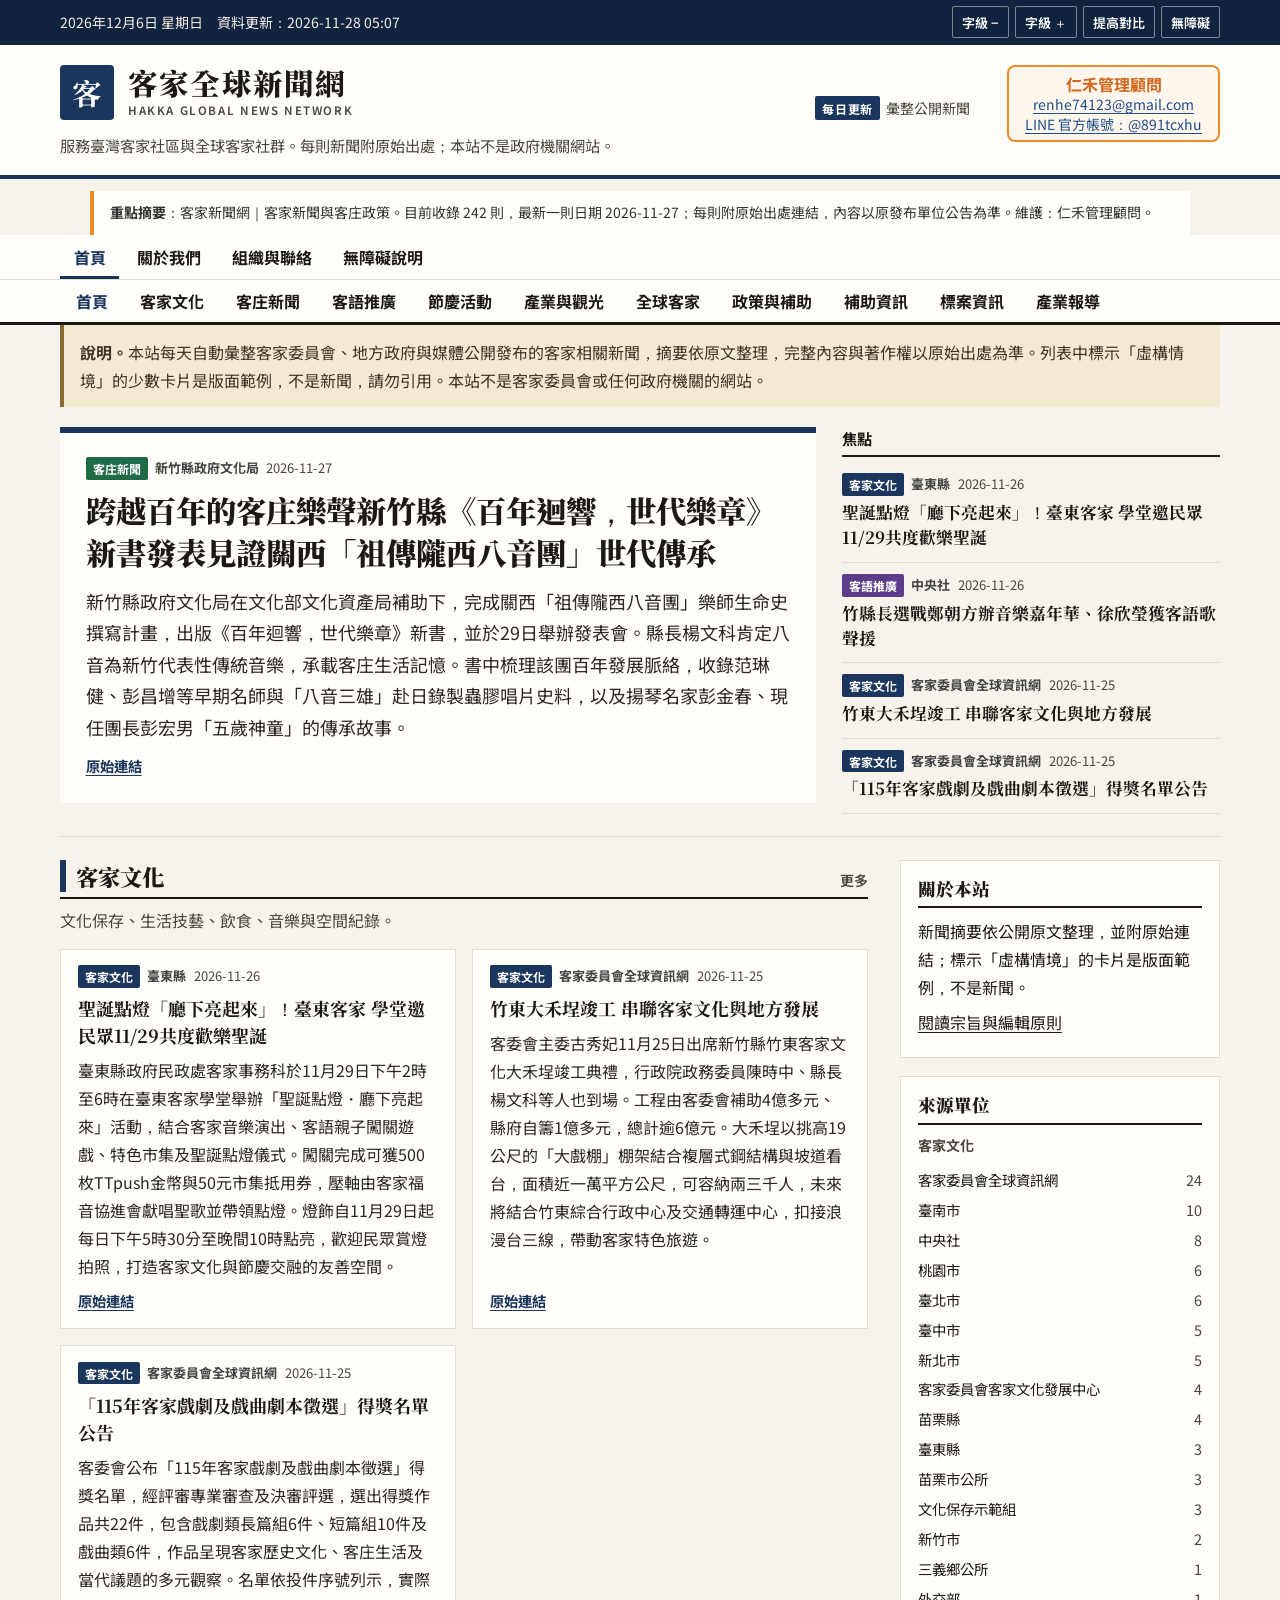
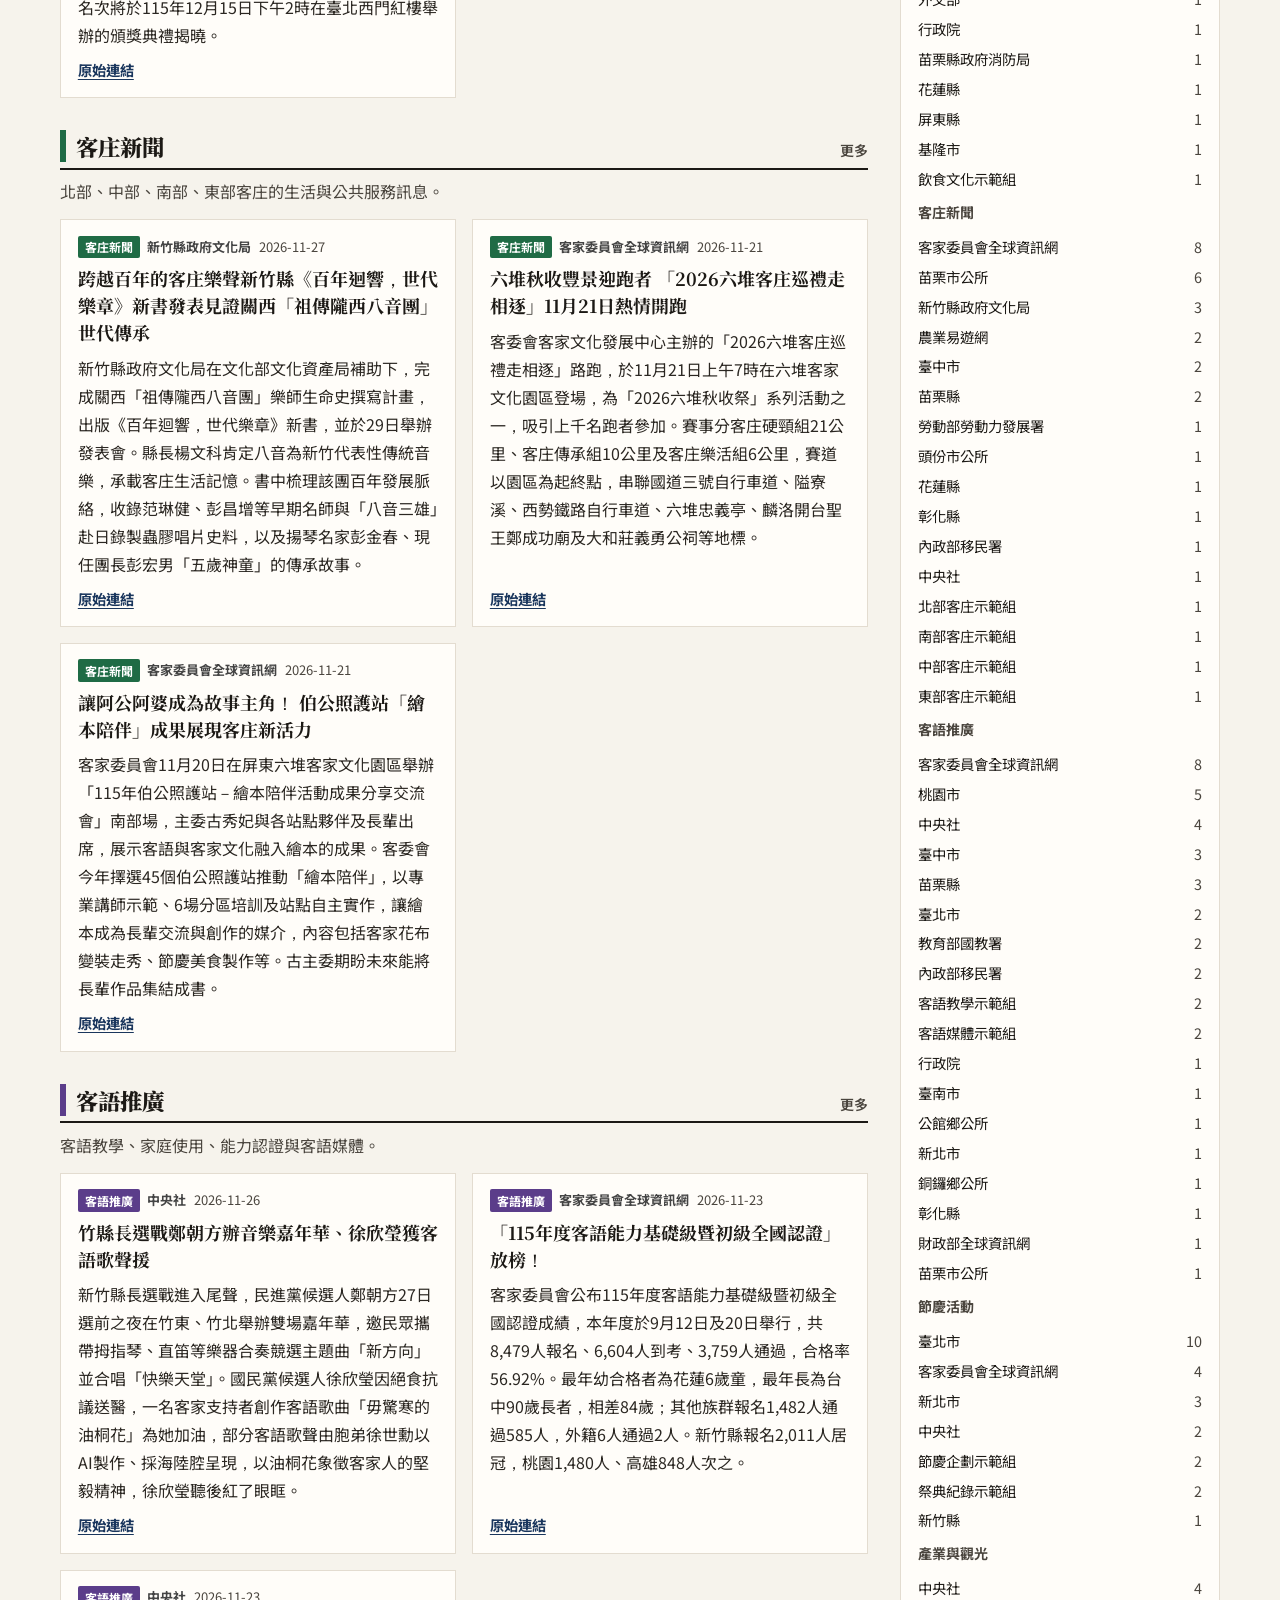
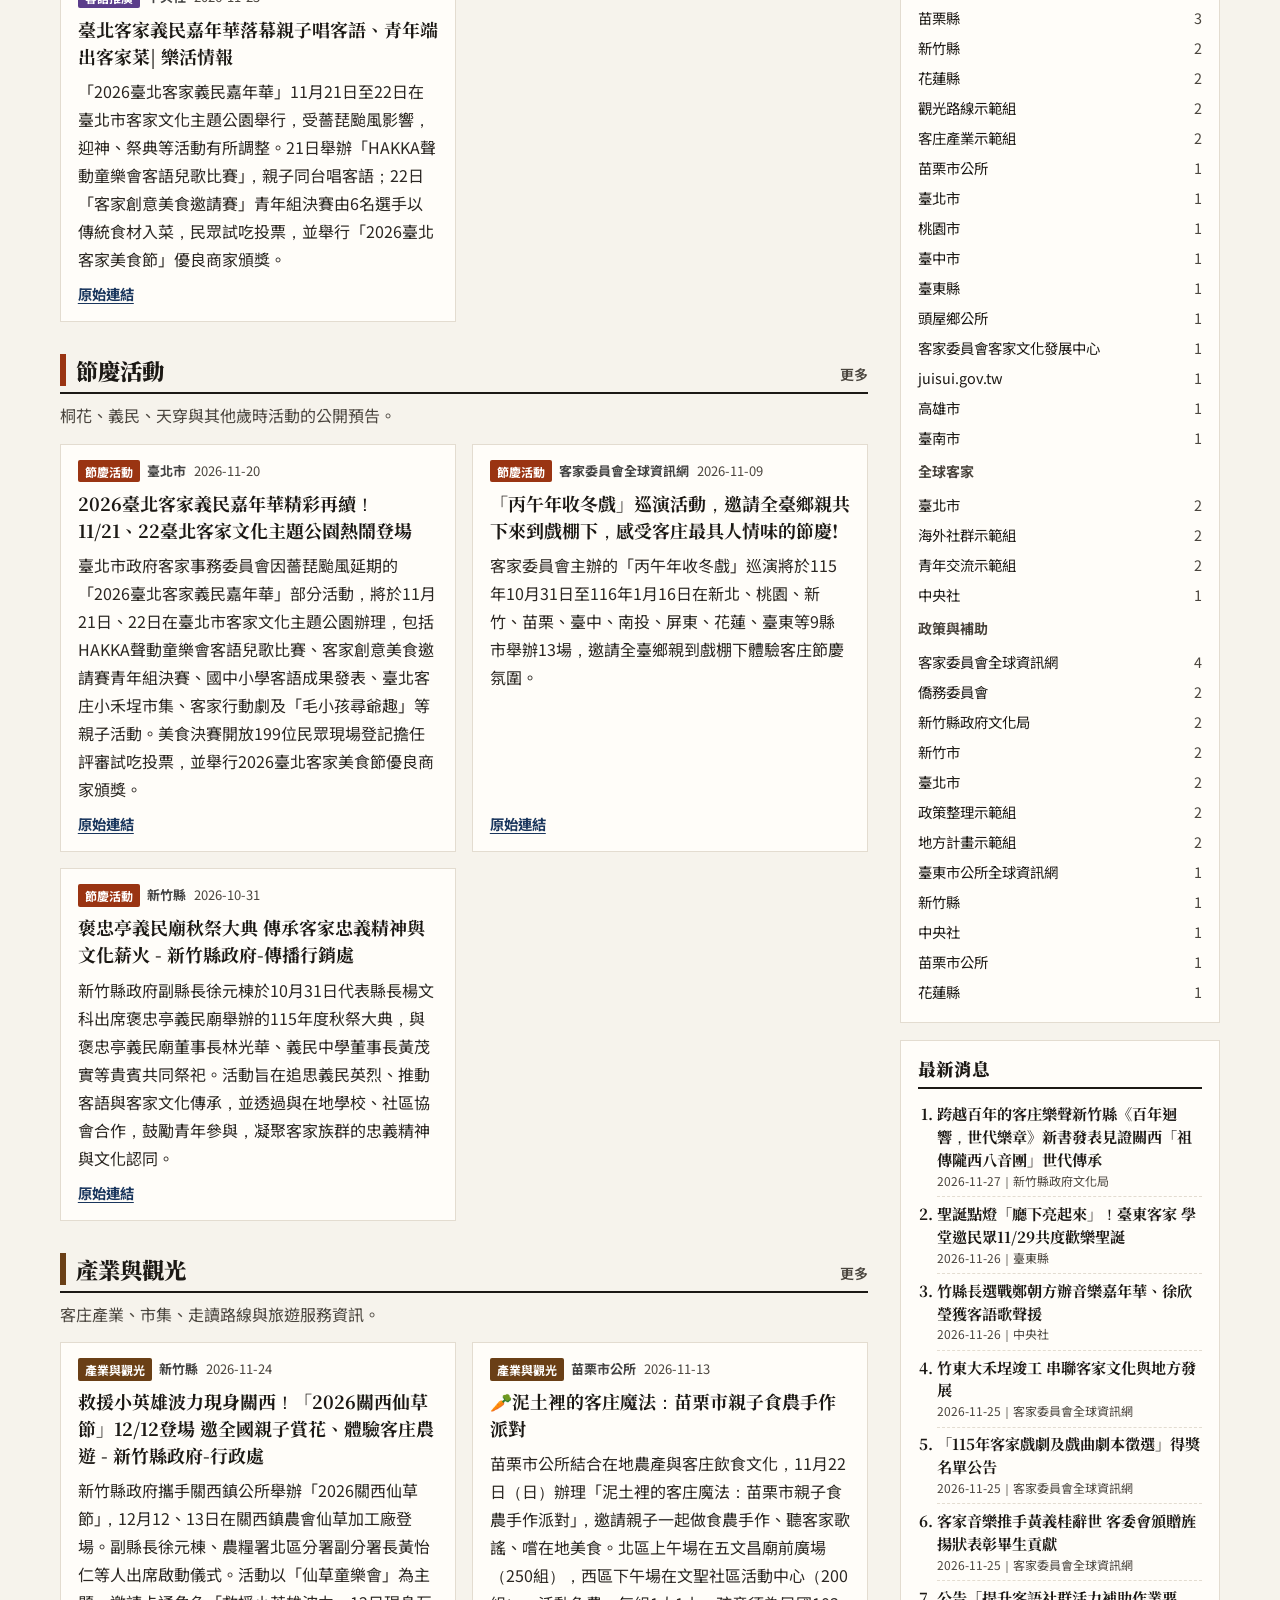
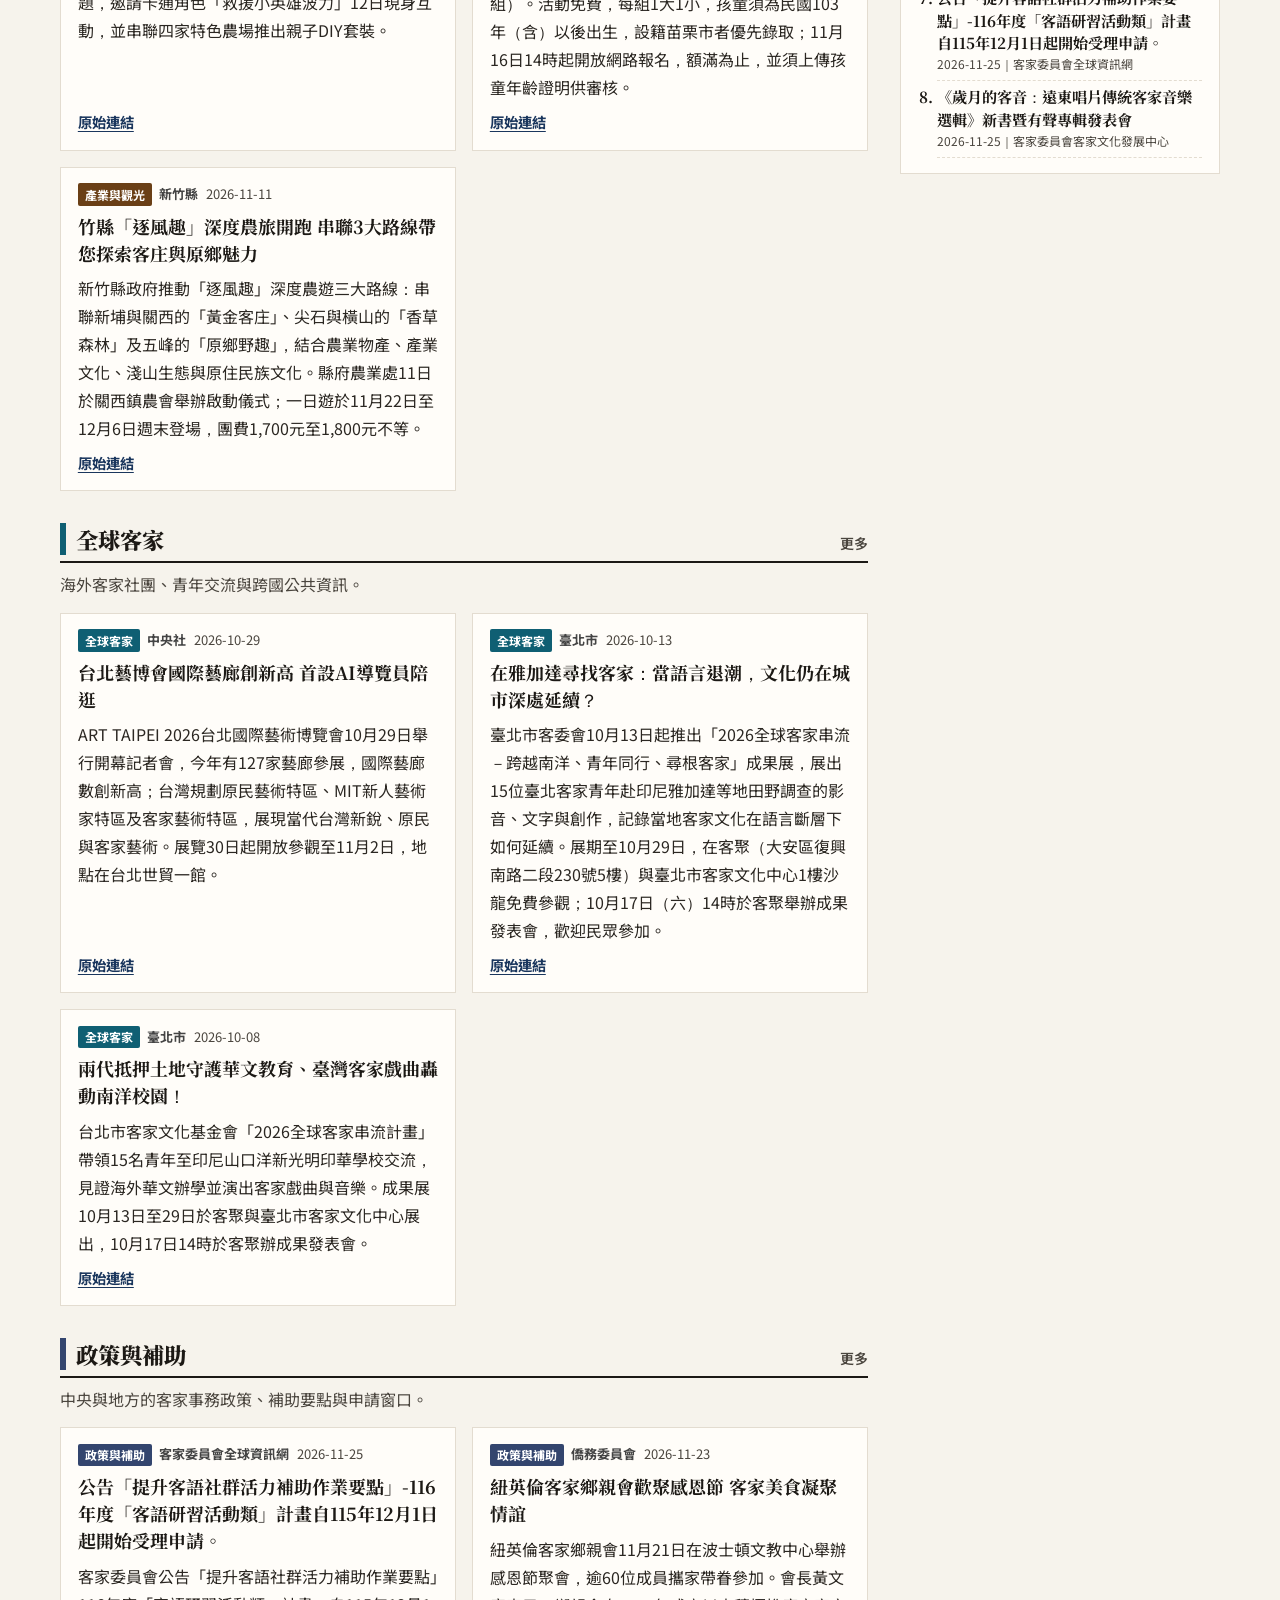
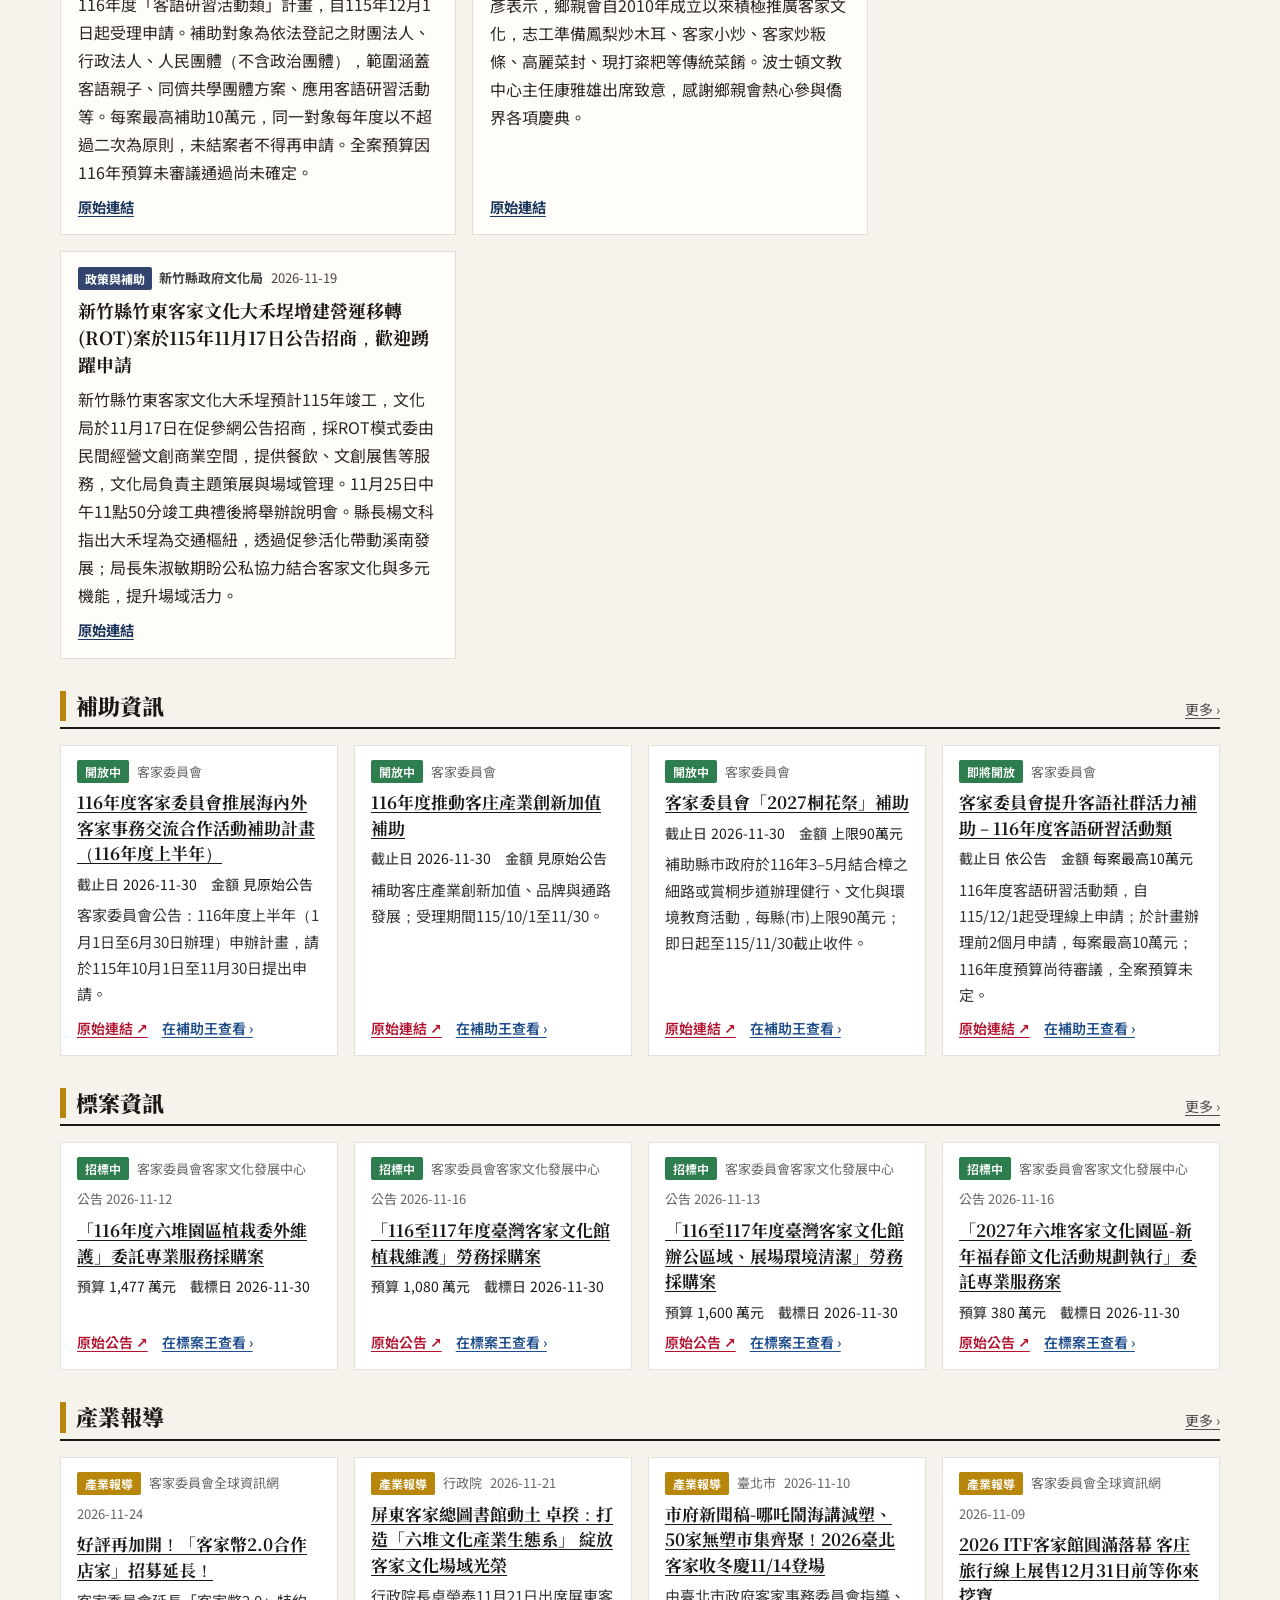
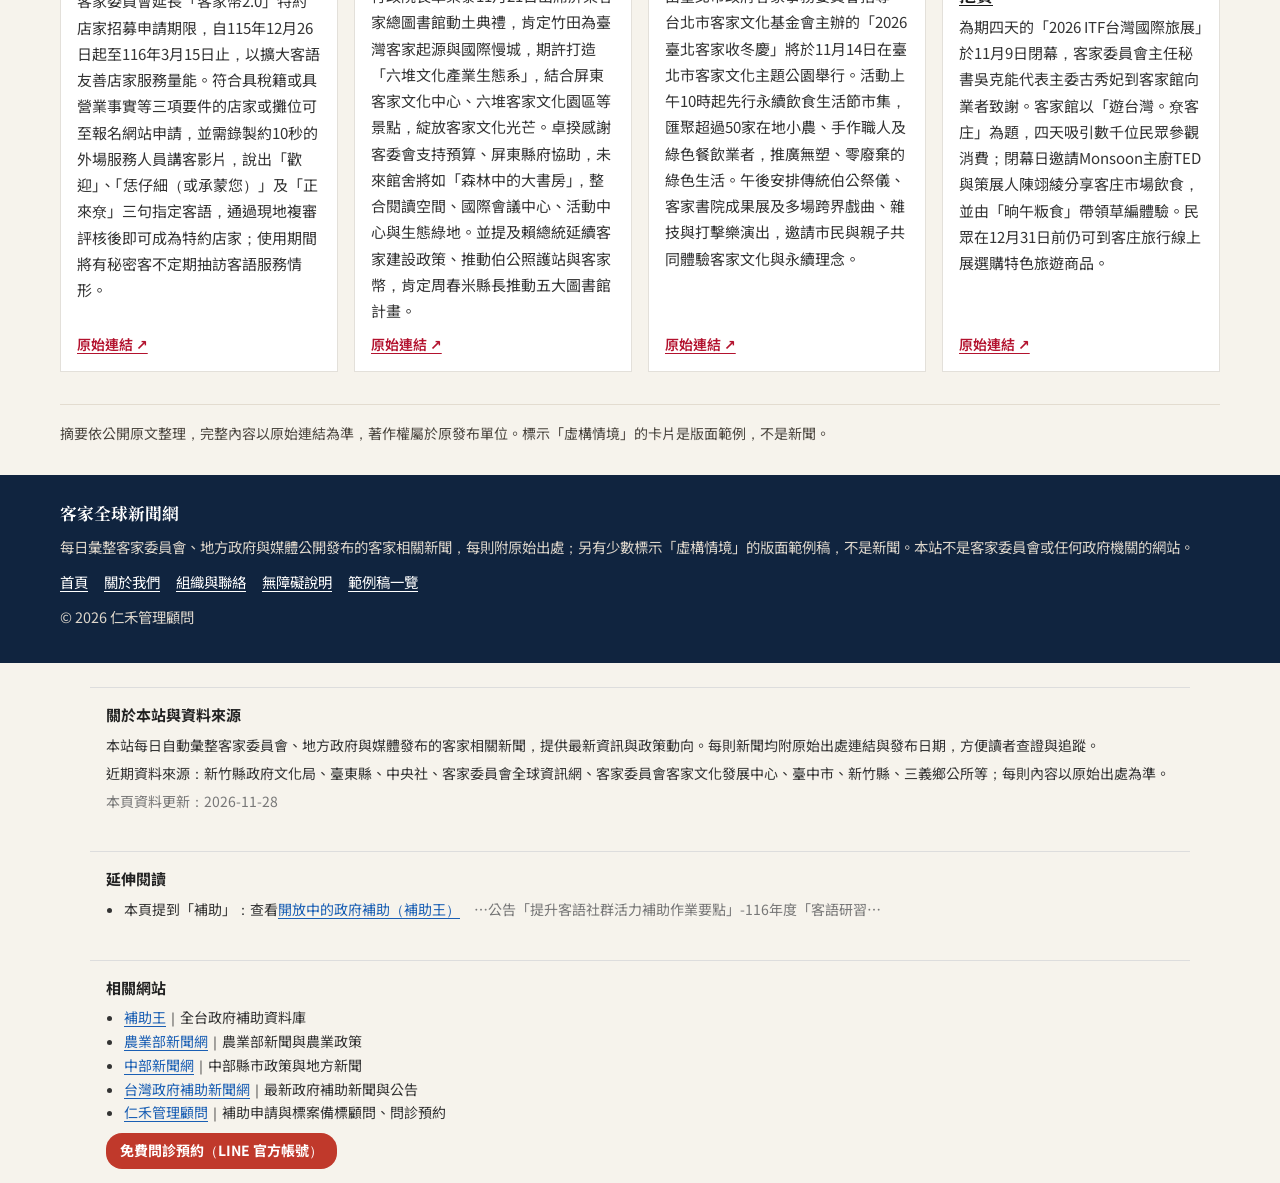
==== commit c7f28da9: "新聞更新 2026-11-28 05:09" ====
--- a/index.html
+++ b/index.html
@@ -81,6 +81,7 @@
 
 
 
+
 <!--GEO-->
 <link rel="canonical" href="https://web2.subsidyking.tw/">
 <meta property="og:type" content="website">
@@ -90,7 +91,7 @@
 <meta property="og:description" content="客家全球新聞網每日彙整客家委員會、地方政府與媒體的客家相關新聞，欄目包含客家文化、客庄新聞、客語推廣、節慶活動、產業與觀光、全球客家、政策與補助，每則附原始出處連結。">
 <meta property="og:url" content="https://web2.subsidyking.tw/">
 <meta name="twitter:card" content="summary"><meta name="twitter:title" content="客家全球新聞網｜Hakka Global News Network"><meta name="twitter:description" content="客家全球新聞網每日彙整客家委員會、地方政府與媒體的客家相關新聞，欄目包含客家文化、客庄新聞、客語推廣、節慶活動、產業與觀光、全球客家、政策與補助，每則附原始出處連結。">
-<script type="application/ld+json">{"@context":"https://schema.org","@graph":[{"@type":"Organization","@id":"https://web2.subsidyking.tw/#org","name":"仁禾管理顧問","url":"https://web2.subsidyking.tw/","email":"renhe74123@gmail.com","contactPoint":{"@type":"ContactPoint","contactType":"customer service","email":"renhe74123@gmail.com","availableLanguage":["zh-TW"]},"sameAs":["https://line.me/R/ti/p/@891tcxhu"]},{"@type":"WebSite","@id":"https://web2.subsidyking.tw/#website","url":"https://web2.subsidyking.tw/","name":"客家新聞網","description":"本站每日自動彙整客家委員會、地方政府與媒體發布的客家相關新聞，提供最新資訊與政策動向。每則新聞均附原始出處連結與發布日期，方便讀者查證與追蹤。","inLanguage":"zh-Hant-TW","publisher":{"@id":"https://web2.subsidyking.tw/#org"}},{"@type":"ItemList","@id":"https://web2.subsidyking.tw/#latest","name":"客家新聞網 最新內容","itemListElement":[{"@type":"ListItem","position":1,"name":"竹東大禾埕竣工 串聯客家文化與地方發展","url":"https://www.hakka.gov.tw/chhakka/app/data/view?module=hotnews&id=25&serno=9bff6d9c-c2da-4fe7-b72d-c6fa7a095078"},{"@type":"ListItem","position":2,"name":"「115年客家戲劇及戲曲劇本徵選」得獎名單公告","url":"https://www.hakka.gov.tw/chhakka/app/data/view?module=hotnews&id=25&serno=791d0627-a26a-456a-bc29-59ca091155c2"},{"@type":"ListItem","position":3,"name":"客家音樂推手黃義桂辭世 客委會頒贈旌揚狀表彰畢生貢獻","url":"https://www.hakka.gov.tw/chhakka/app/data/view?module=hotnews&id=25&serno=2ec88723-b811-41b2-b447-1ee0dceb4a0d"},{"@type":"ListItem","position":4,"name":"公告「提升客語社群活力補助作業要點」-116年度「客語研習活動類」計畫自115年12月1日起開始受理申請。","url":"https://www.hakka.gov.tw/chhakka/app/data/view?module=hotnews&id=25&serno=11edbe14-d9c5-4103-a395-81a8b09174b5"},{"@type":"ListItem","position":5,"name":"《歲月的客音：遠東唱片傳統客家音樂選輯》新書暨有聲專輯發表會","url":"https://thcdc.hakka.gov.tw/12205/12214/12215/176495/post"},{"@type":"ListItem","position":6,"name":"展現文化傳承軟實力！ 中市客家高齡志工隊獲績優團隊、多元創新雙獎肯定","url":"https://www.taichung.gov.tw/3418981/post"},{"@type":"ListItem","position":7,"name":"好評再加開！「客家幣2.0合作店家」招募延長！","url":"https://www.hakka.gov.tw/chhakka/app/data/view?module=hotnews&id=25&serno=69574a8a-3009-4a1c-a056-91241fdc6b8b"},{"@type":"ListItem","position":8,"name":"救援小英雄波力現身關西！「2026關西仙草節」12/12登場 邀全國親子賞花、體驗客庄農遊 - 新竹縣政府-行政處","url":"https://gdd.hsinchu.gov.tw/News_Content.aspx?n=1406&sms=8603&s=358397"},{"@type":"ListItem","position":9,"name":"三義勝興社區下元節打新丁粄 老幼共學傳承客家傳統文化","url":"https://www.sanyi.gov.tw/News_Content.aspx?n=3510&sms=10684&s=1018195"},{"@type":"ListItem","position":10,"name":"紐英倫客家鄉親會歡聚感恩節 客家美食凝聚情誼","url":"https://www.ocac.gov.tw/OCAC/Pages/Detail.aspx?nodeid=345&pid=93553455"}]},{"@type":"WebPage","@id":"https://web2.subsidyking.tw/#webpage","url":"https://web2.subsidyking.tw/","name":"客家全球新聞網｜Hakka Global News Network","isPartOf":{"@id":"https://web2.subsidyking.tw/#website"},"dateModified":"2026-11-28","about":"客家新聞與客庄政策"}]}</script><!--/GEO-->
+<script type="application/ld+json">{"@context":"https://schema.org","@graph":[{"@type":"Organization","@id":"https://web2.subsidyking.tw/#org","name":"仁禾管理顧問","url":"https://web2.subsidyking.tw/","email":"renhe74123@gmail.com","contactPoint":{"@type":"ContactPoint","contactType":"customer service","email":"renhe74123@gmail.com","availableLanguage":["zh-TW"]},"sameAs":["https://line.me/R/ti/p/@891tcxhu"]},{"@type":"WebSite","@id":"https://web2.subsidyking.tw/#website","url":"https://web2.subsidyking.tw/","name":"客家新聞網","description":"本站每日自動彙整客家委員會、地方政府與媒體發布的客家相關新聞，提供最新資訊與政策動向。每則新聞均附原始出處連結與發布日期，方便讀者查證與追蹤。","inLanguage":"zh-Hant-TW","publisher":{"@id":"https://web2.subsidyking.tw/#org"}},{"@type":"ItemList","@id":"https://web2.subsidyking.tw/#latest","name":"客家新聞網 最新內容","itemListElement":[{"@type":"ListItem","position":1,"name":"跨越百年的客庄樂聲新竹縣《百年迴響，世代樂章》新書發表見證關西「祖傳隴西八音團」世代傳承","url":"https://www.hchcc.gov.tw/Tw/News/CultureNewsDetail?filter=2d19cb6c-e4bf-49af-937e-42beb45299dd&id=f250f3c4-abd9-4c9f-bf8e-2c8695812df3"},{"@type":"ListItem","position":2,"name":"聖誕點燈「廳下亮起來」！臺東客家 學堂邀民眾11/29共度歡樂聖誕","url":"https://www.taitung.gov.tw/News_Content.aspx?n=13370&sms=12652&s=150862"},{"@type":"ListItem","position":3,"name":"竹縣長選戰鄭朝方辦音樂嘉年華、徐欣瑩獲客語歌聲援","url":"https://www.cna.com.tw/news/aipl/202611260234.aspx"},{"@type":"ListItem","position":4,"name":"竹東大禾埕竣工 串聯客家文化與地方發展","url":"https://www.hakka.gov.tw/chhakka/app/data/view?module=hotnews&id=25&serno=9bff6d9c-c2da-4fe7-b72d-c6fa7a095078"},{"@type":"ListItem","position":5,"name":"「115年客家戲劇及戲曲劇本徵選」得獎名單公告","url":"https://www.hakka.gov.tw/chhakka/app/data/view?module=hotnews&id=25&serno=791d0627-a26a-456a-bc29-59ca091155c2"},{"@type":"ListItem","position":6,"name":"客家音樂推手黃義桂辭世 客委會頒贈旌揚狀表彰畢生貢獻","url":"https://www.hakka.gov.tw/chhakka/app/data/view?module=hotnews&id=25&serno=2ec88723-b811-41b2-b447-1ee0dceb4a0d"},{"@type":"ListItem","position":7,"name":"公告「提升客語社群活力補助作業要點」-116年度「客語研習活動類」計畫自115年12月1日起開始受理申請。","url":"https://www.hakka.gov.tw/chhakka/app/data/view?module=hotnews&id=25&serno=11edbe14-d9c5-4103-a395-81a8b09174b5"},{"@type":"ListItem","position":8,"name":"《歲月的客音：遠東唱片傳統客家音樂選輯》新書暨有聲專輯發表會","url":"https://thcdc.hakka.gov.tw/12205/12214/12215/176495/post"},{"@type":"ListItem","position":9,"name":"展現文化傳承軟實力！ 中市客家高齡志工隊獲績優團隊、多元創新雙獎肯定","url":"https://www.taichung.gov.tw/3418981/post"},{"@type":"ListItem","position":10,"name":"好評再加開！「客家幣2.0合作店家」招募延長！","url":"https://www.hakka.gov.tw/chhakka/app/data/view?module=hotnews&id=25&serno=69574a8a-3009-4a1c-a056-91241fdc6b8b"}]},{"@type":"WebPage","@id":"https://web2.subsidyking.tw/#webpage","url":"https://web2.subsidyking.tw/","name":"客家全球新聞網｜Hakka Global News Network","isPartOf":{"@id":"https://web2.subsidyking.tw/#website"},"dateModified":"2026-11-28","about":"客家新聞與客庄政策"}]}</script><!--/GEO-->
 </head>
 <body>
 <a class="skip" href="#main">跳至主要內容</a>
@@ -101,7 +102,7 @@
     <p class="edition"><span class="pill">每日更新</span>彙整公開新聞</p>
   </div>
   <p class="tagline">服務臺灣客家社區與全球客家社群。每則新聞附原始出處；本站不是政府機關網站。</p>
-</div></header><!--MX:geosum--><section class="geo-sum mx-geosum" aria-label="重點摘要" style="max-width:1100px;margin:12px auto 0;padding:10px 16px;background:#fffdf7;border-left:4px solid #f08a24;font-size:14px;line-height:1.7;color:#333;box-sizing:border-box"><b>重點摘要：</b>客家新聞網｜客家新聞與客庄政策。目前收錄 239 則，最新一則日期 2026-11-25；每則附原始出處連結，內容以原發布單位公告為準。維護：仁禾管理顧問。</section><!--/MX:geosum--><div class="rhm"><b>仁禾管理顧問</b><br><a href="mailto:renhe74123@gmail.com">renhe74123@gmail.com</a><br><a href="https://line.me/R/ti/p/@891tcxhu" target="_blank" rel="noopener">LINE 官方帳號：@891tcxhu</a></div>
+</div></header><!--MX:geosum--><section class="geo-sum mx-geosum" aria-label="重點摘要" style="max-width:1100px;margin:12px auto 0;padding:10px 16px;background:#fffdf7;border-left:4px solid #f08a24;font-size:14px;line-height:1.7;color:#333;box-sizing:border-box"><b>重點摘要：</b>客家新聞網｜客家新聞與客庄政策。目前收錄 242 則，最新一則日期 2026-11-27；每則附原始出處連結，內容以原發布單位公告為準。維護：仁禾管理顧問。</section><!--/MX:geosum--><div class="rhm"><b>仁禾管理顧問</b><br><a href="mailto:renhe74123@gmail.com">renhe74123@gmail.com</a><br><a href="https://line.me/R/ti/p/@891tcxhu" target="_blank" rel="noopener">LINE 官方帳號：@891tcxhu</a></div>
 <nav class="sitenav" aria-label="網站導覽"><div class="wrap">
   <a href="./" aria-current="page">首頁</a>
   <a href="about.html">關於我們</a>
@@ -155,6 +156,6 @@
 <script src="data.js"></script>
 <script src="extras.js"></script><script src="extras-ui.js"></script><script src="app.js"></script>
 <script src="a11y.js"></script>
-<!--MX:about--><section class="mx-box mx-about" id="about-data" aria-label="關於本站與資料來源"><h2>關於本站與資料來源</h2><p style="margin:0">本站每日自動彙整客家委員會、地方政府與媒體發布的客家相關新聞，提供最新資訊與政策動向。每則新聞均附原始出處連結與發布日期，方便讀者查證與追蹤。</p><p style="margin:4px 0 0">近期資料來源：客家委員會全球資訊網、客家委員會客家文化發展中心、臺中市、新竹縣、三義鄉公所、僑務委員會、桃園市、中央社等；每則內容以原始出處為準。</p><p style="margin:4px 0 0;color:#777">本頁資料更新：2026-11-28</p></section><!--/MX:about--><!--MX:context--><section class="mx-box mx-context" aria-label="延伸閱讀"><h2>延伸閱讀</h2><ul><li>本頁提到「補助」：查看<a href="https://www.subsidyking.tw/">開放中的政府補助（補助王）</a><span style="color:#777">　…公告「提升客語社群活力補助作業要點」-116年度「客語研習…</span></li></ul></section><!--/MX:context--><!--MX:footer--><style>.mx-box{max-width:1100px;margin:24px auto 0;padding:14px 16px;box-sizing:border-box;font-size:14px;line-height:1.7;color:#333;border-top:1px solid #ddd}.mx-box h2{font-size:15px;margin:0 0 6px;color:#222}.mx-box ul{margin:0;padding-left:18px}.mx-box a{color:#1a5fb4}.mx-cta{display:inline-block;margin-top:8px;padding:6px 14px;background:#c0392b;color:#fff!important;border-radius:16px;text-decoration:none;font-weight:bold}.mx-fab{position:fixed;right:14px;bottom:16px;z-index:9990;padding:10px 16px;background:#c0392b;color:#fff!important;border-radius:22px;box-shadow:0 2px 8px rgba(0,0,0,.25);text-decoration:none;font-weight:bold;font-size:15px}@media (max-width:860px){body{padding-bottom:96px}.geo-sum{padding-bottom:20px}.mx-fab{bottom:12px;right:12px}}@media print{.mx-fab{display:none}}</style><aside class="mx-box mx-related" aria-label="相關網站"><h2>相關網站</h2><ul><li><a href="https://www.subsidyking.tw/">補助王</a>｜全台政府補助資料庫</li><li><a href="https://web9.subsidyking.tw/">農業部新聞網</a>｜農業部新聞與農業政策</li><li><a href="https://web12.subsidyking.tw/">中部新聞網</a>｜中部縣市政策與地方新聞</li><li><a href="https://news.subsidyking.tw/">台灣政府補助新聞網</a>｜最新政府補助新聞與公告</li><li><a href="https://web18.subsidyking.tw/?utm_source=web2.subsidyking.tw&utm_medium=matrix">仁禾管理顧問</a>｜補助申請與標案備標顧問、問診預約</li></ul><a class="mx-cta" href="https://line.me/R/ti/p/@891tcxhu" target="_blank" rel="noopener" onclick="if(window.gtag)gtag('event','click_consult',{site:'web2.subsidyking.tw'})">免費問診預約（LINE 官方帳號）</a></aside><!--/MX:footer-->
+<!--MX:about--><section class="mx-box mx-about" id="about-data" aria-label="關於本站與資料來源"><h2>關於本站與資料來源</h2><p style="margin:0">本站每日自動彙整客家委員會、地方政府與媒體發布的客家相關新聞，提供最新資訊與政策動向。每則新聞均附原始出處連結與發布日期，方便讀者查證與追蹤。</p><p style="margin:4px 0 0">近期資料來源：新竹縣政府文化局、臺東縣、中央社、客家委員會全球資訊網、客家委員會客家文化發展中心、臺中市、新竹縣、三義鄉公所等；每則內容以原始出處為準。</p><p style="margin:4px 0 0;color:#777">本頁資料更新：2026-11-28</p></section><!--/MX:about--><!--MX:context--><section class="mx-box mx-context" aria-label="延伸閱讀"><h2>延伸閱讀</h2><ul><li>本頁提到「補助」：查看<a href="https://www.subsidyking.tw/">開放中的政府補助（補助王）</a><span style="color:#777">　…公告「提升客語社群活力補助作業要點」-116年度「客語研習…</span></li></ul></section><!--/MX:context--><!--MX:footer--><style>.mx-box{max-width:1100px;margin:24px auto 0;padding:14px 16px;box-sizing:border-box;font-size:14px;line-height:1.7;color:#333;border-top:1px solid #ddd}.mx-box h2{font-size:15px;margin:0 0 6px;color:#222}.mx-box ul{margin:0;padding-left:18px}.mx-box a{color:#1a5fb4}.mx-cta{display:inline-block;margin-top:8px;padding:6px 14px;background:#c0392b;color:#fff!important;border-radius:16px;text-decoration:none;font-weight:bold}.mx-fab{position:fixed;right:14px;bottom:16px;z-index:9990;padding:10px 16px;background:#c0392b;color:#fff!important;border-radius:22px;box-shadow:0 2px 8px rgba(0,0,0,.25);text-decoration:none;font-weight:bold;font-size:15px}@media (max-width:860px){body{padding-bottom:96px}.geo-sum{padding-bottom:20px}.mx-fab{bottom:12px;right:12px}}@media print{.mx-fab{display:none}}</style><aside class="mx-box mx-related" aria-label="相關網站"><h2>相關網站</h2><ul><li><a href="https://www.subsidyking.tw/">補助王</a>｜全台政府補助資料庫</li><li><a href="https://web9.subsidyking.tw/">農業部新聞網</a>｜農業部新聞與農業政策</li><li><a href="https://web12.subsidyking.tw/">中部新聞網</a>｜中部縣市政策與地方新聞</li><li><a href="https://news.subsidyking.tw/">台灣政府補助新聞網</a>｜最新政府補助新聞與公告</li><li><a href="https://web18.subsidyking.tw/?utm_source=web2.subsidyking.tw&utm_medium=matrix">仁禾管理顧問</a>｜補助申請與標案備標顧問、問診預約</li></ul><a class="mx-cta" href="https://line.me/R/ti/p/@891tcxhu" target="_blank" rel="noopener" onclick="if(window.gtag)gtag('event','click_consult',{site:'web2.subsidyking.tw'})">免費問診預約（LINE 官方帳號）</a></aside><!--/MX:footer-->
 </body>
 </html>
